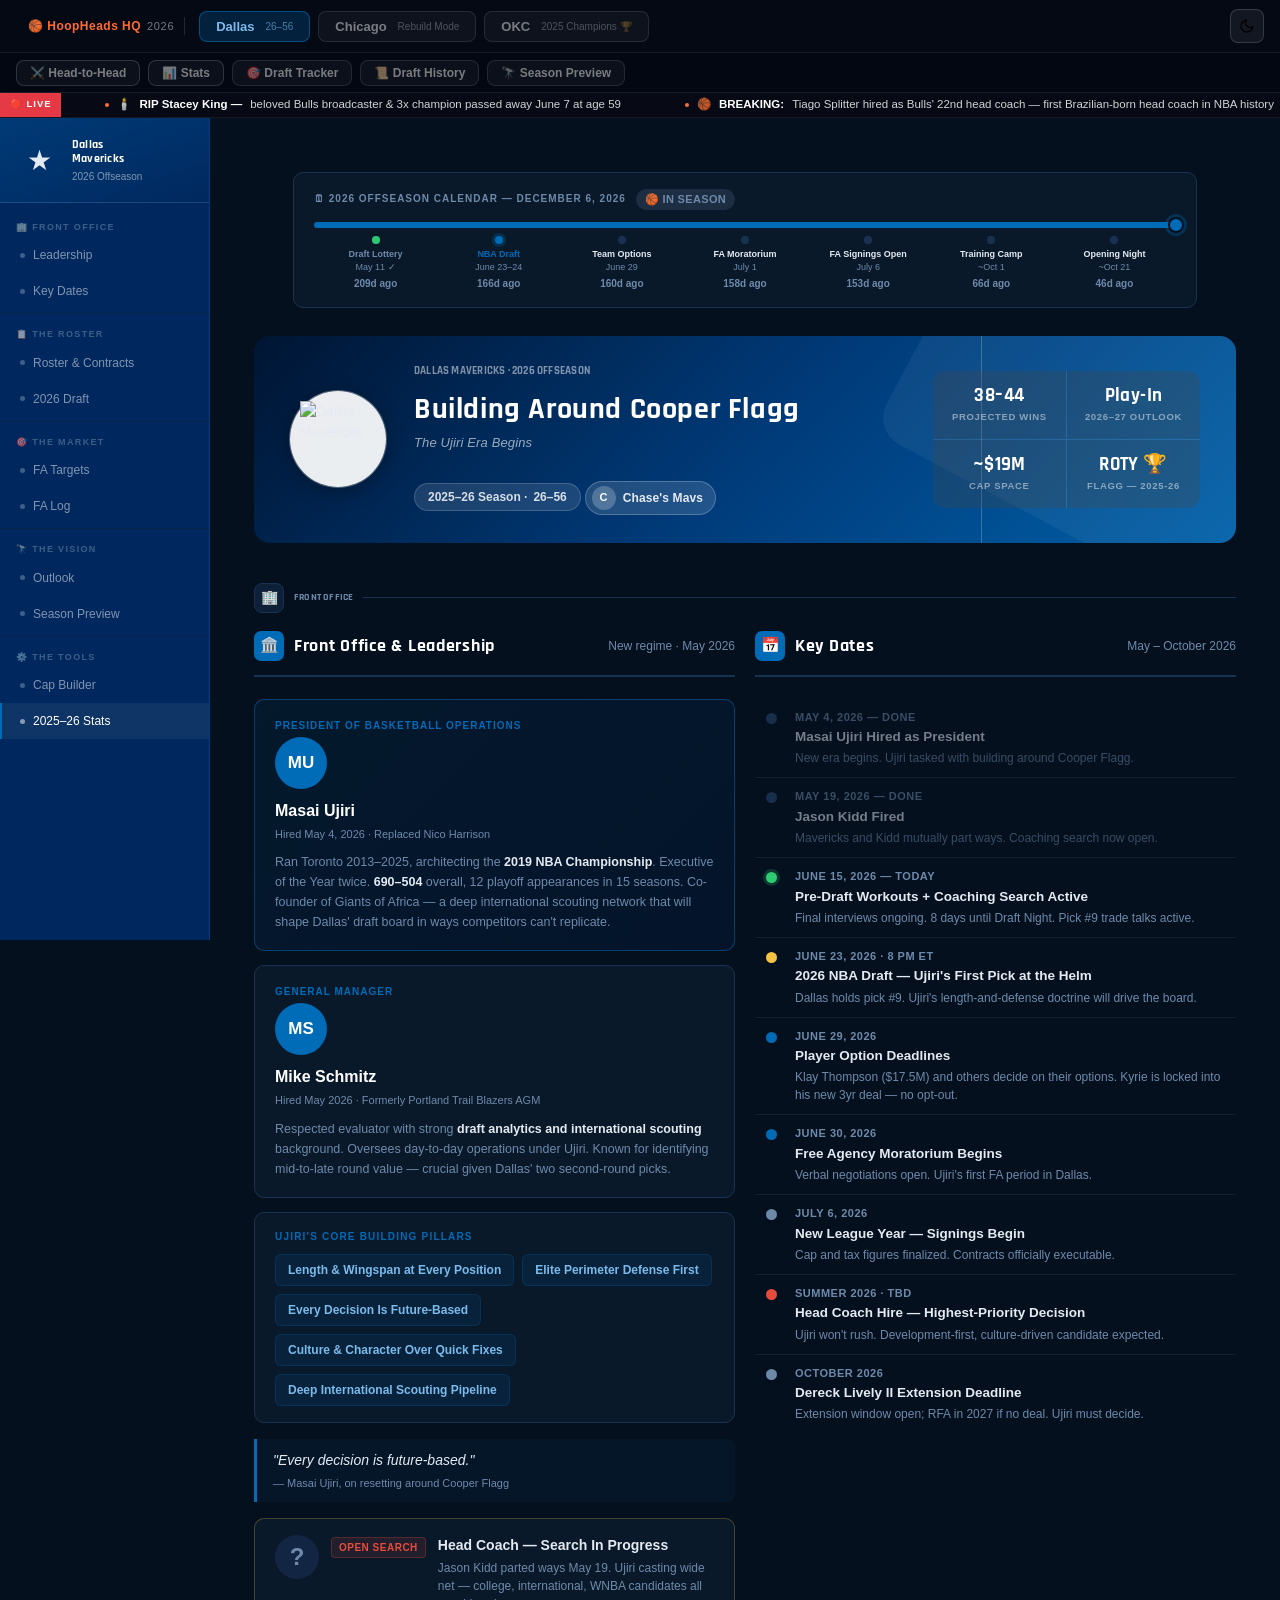
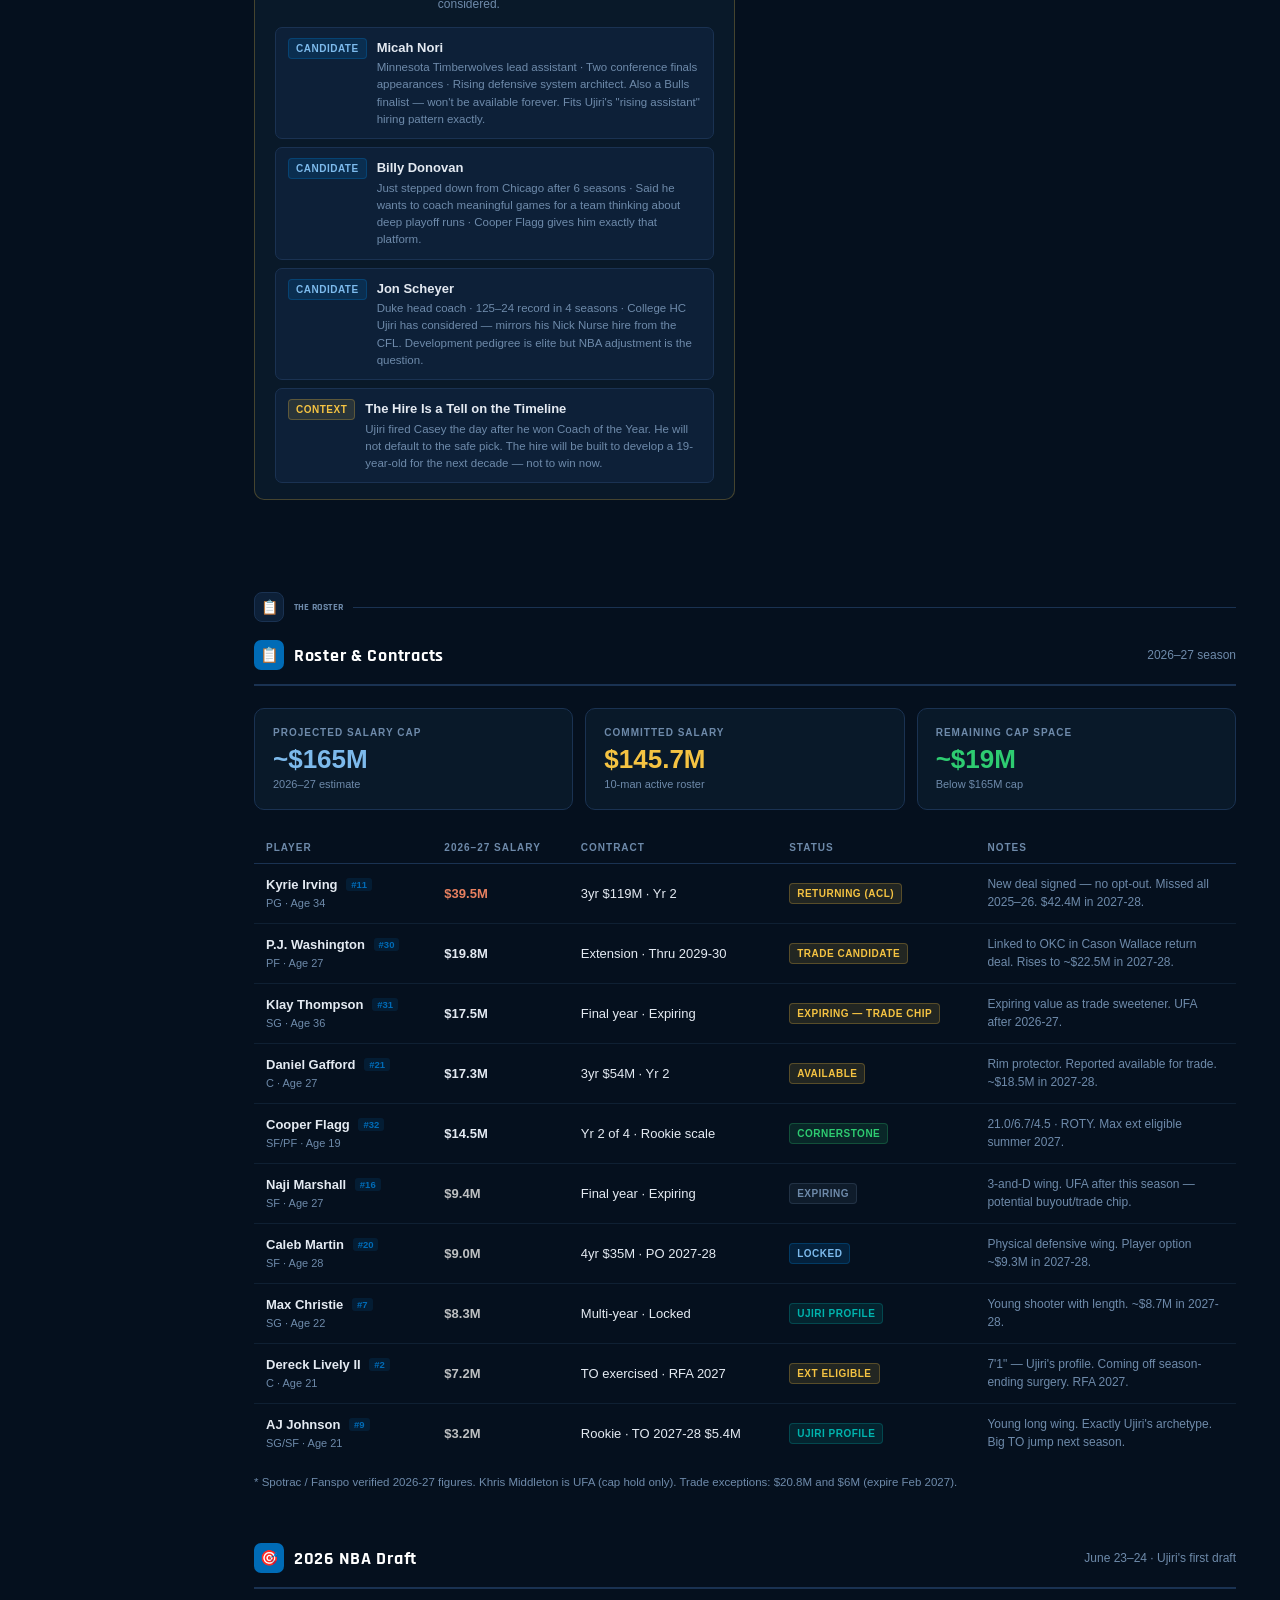
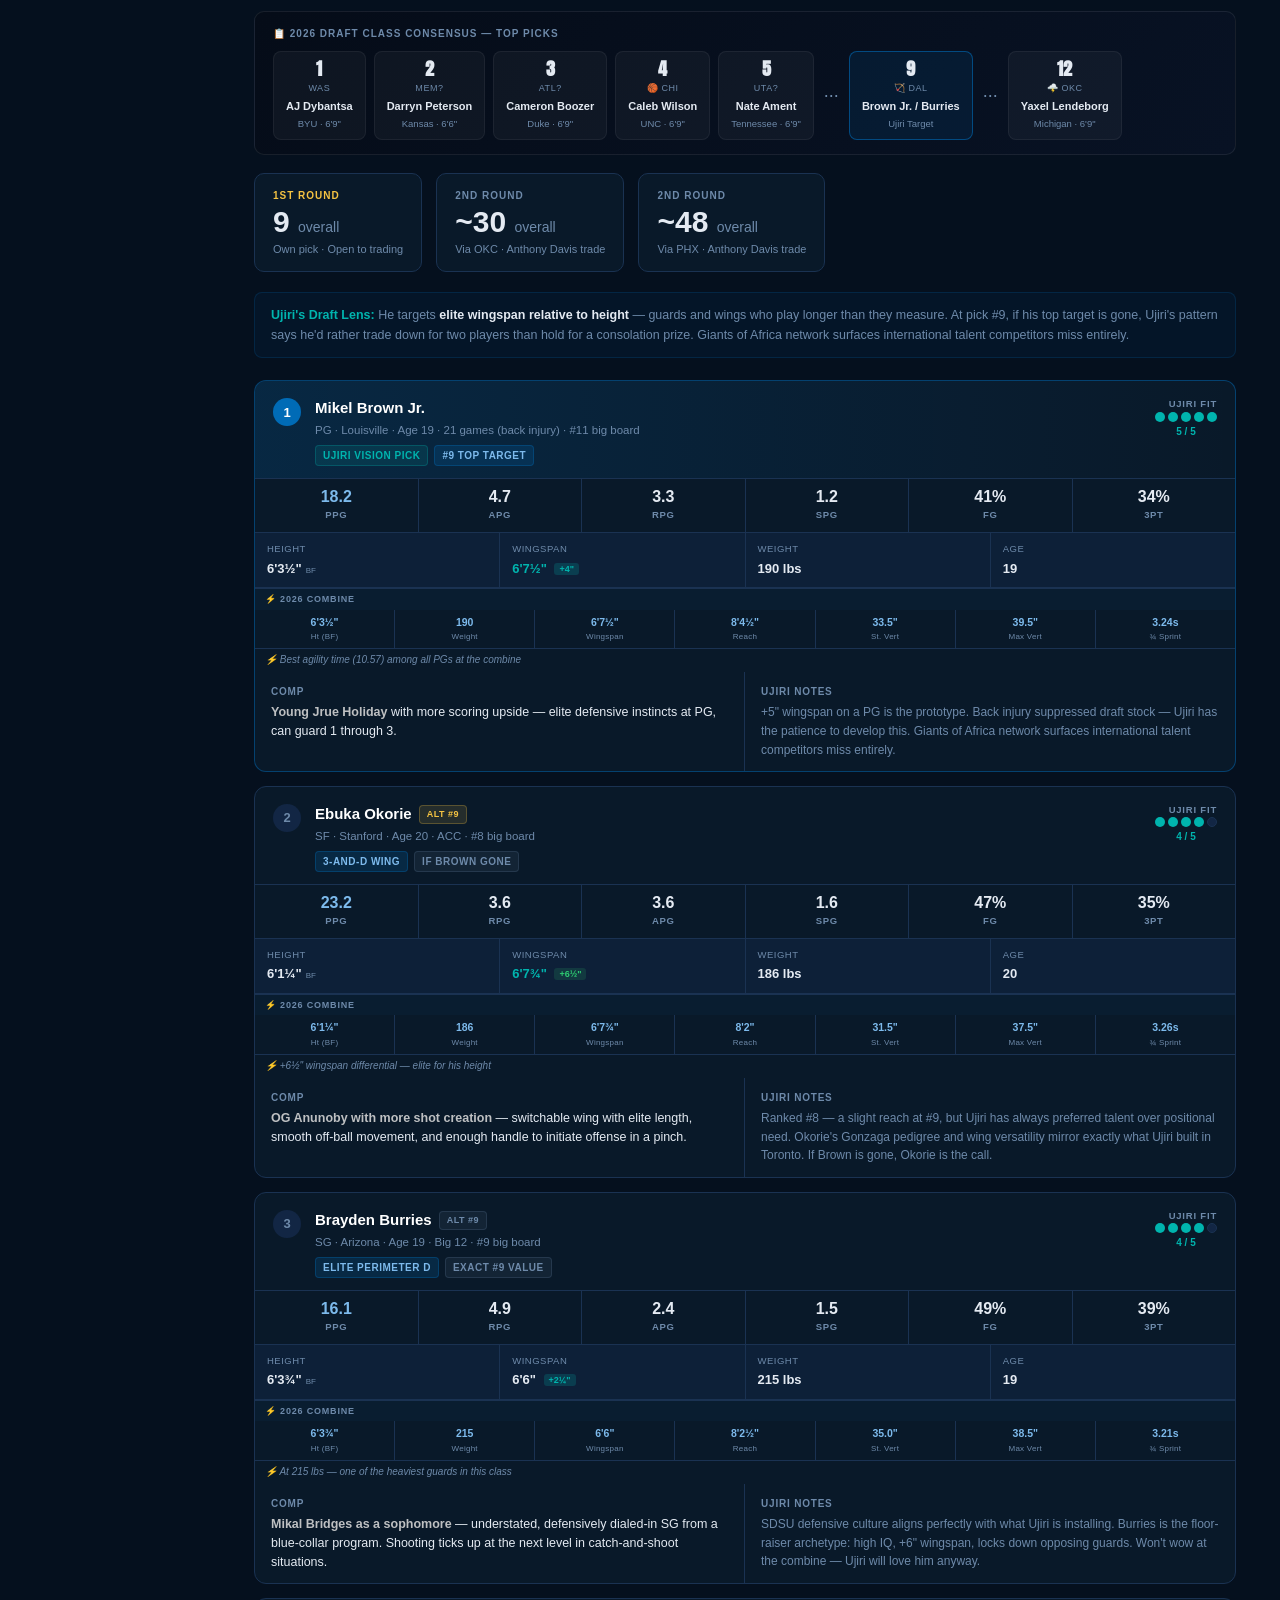
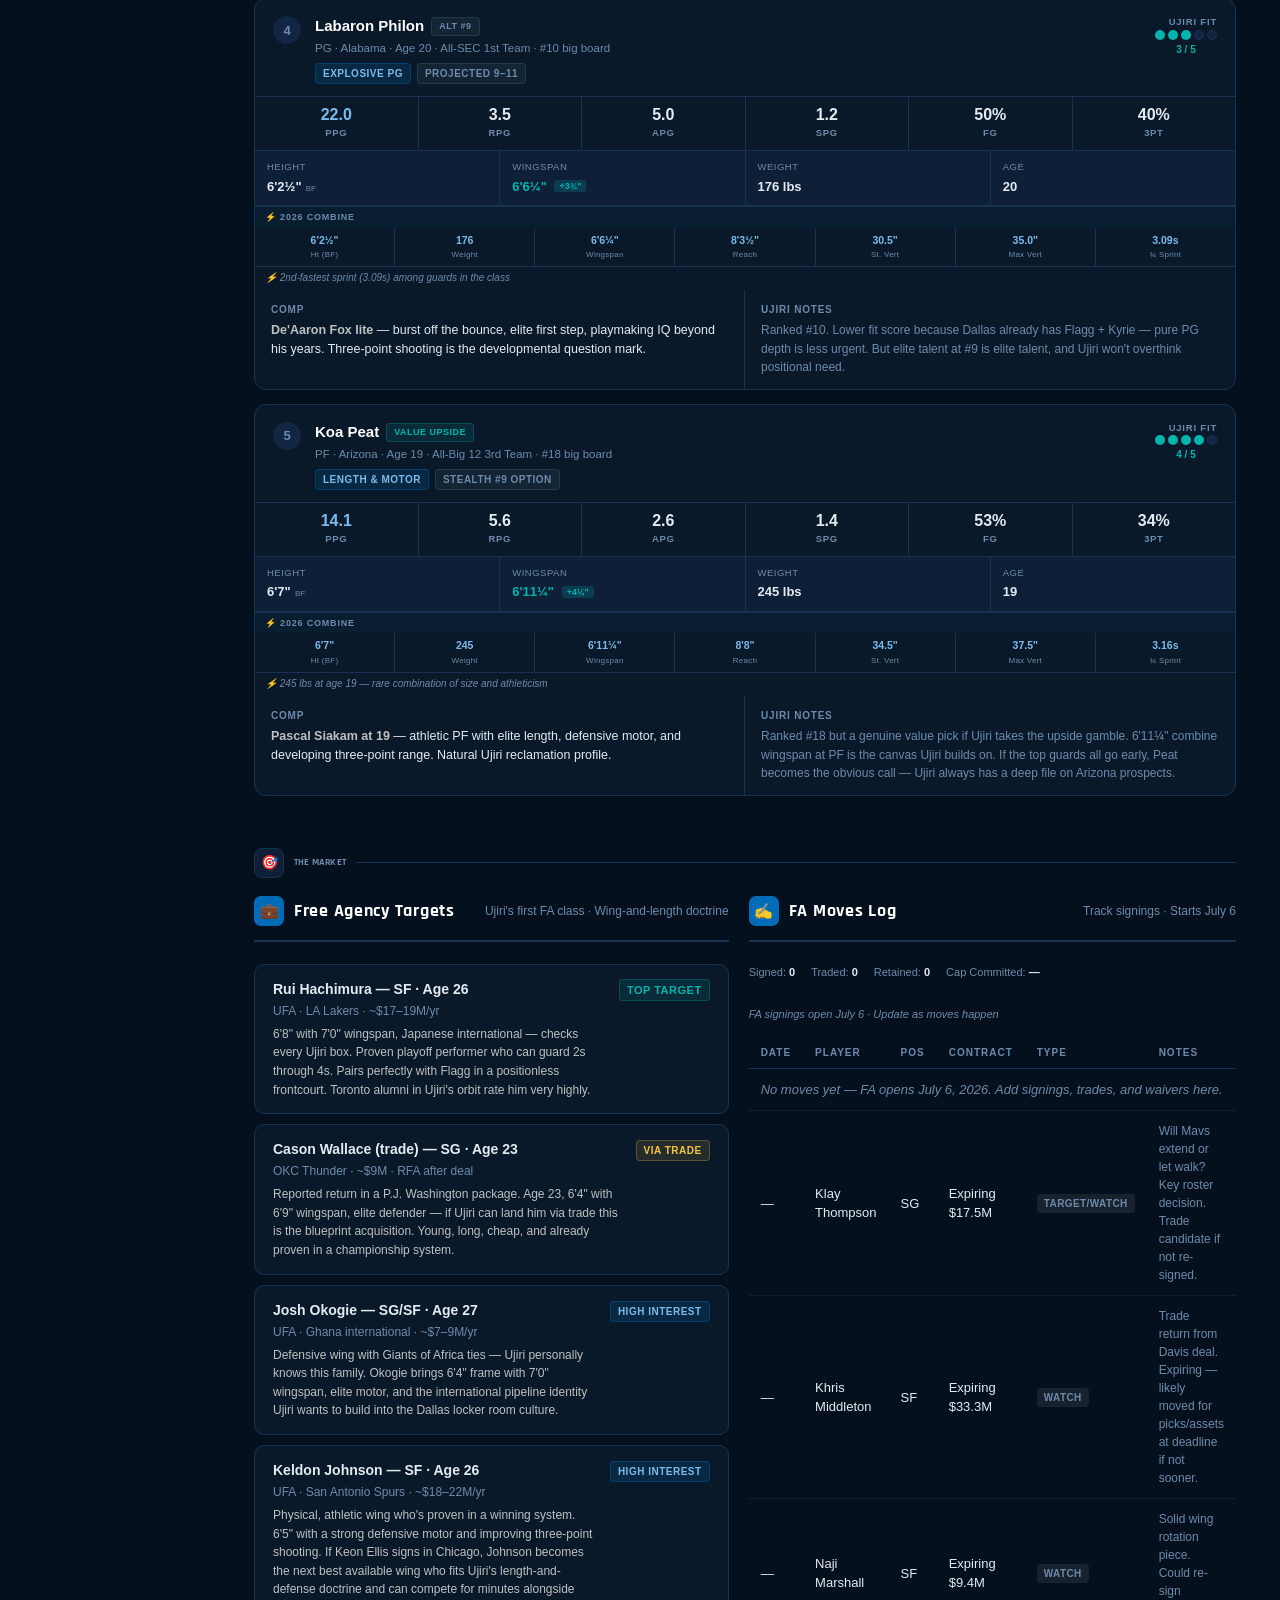
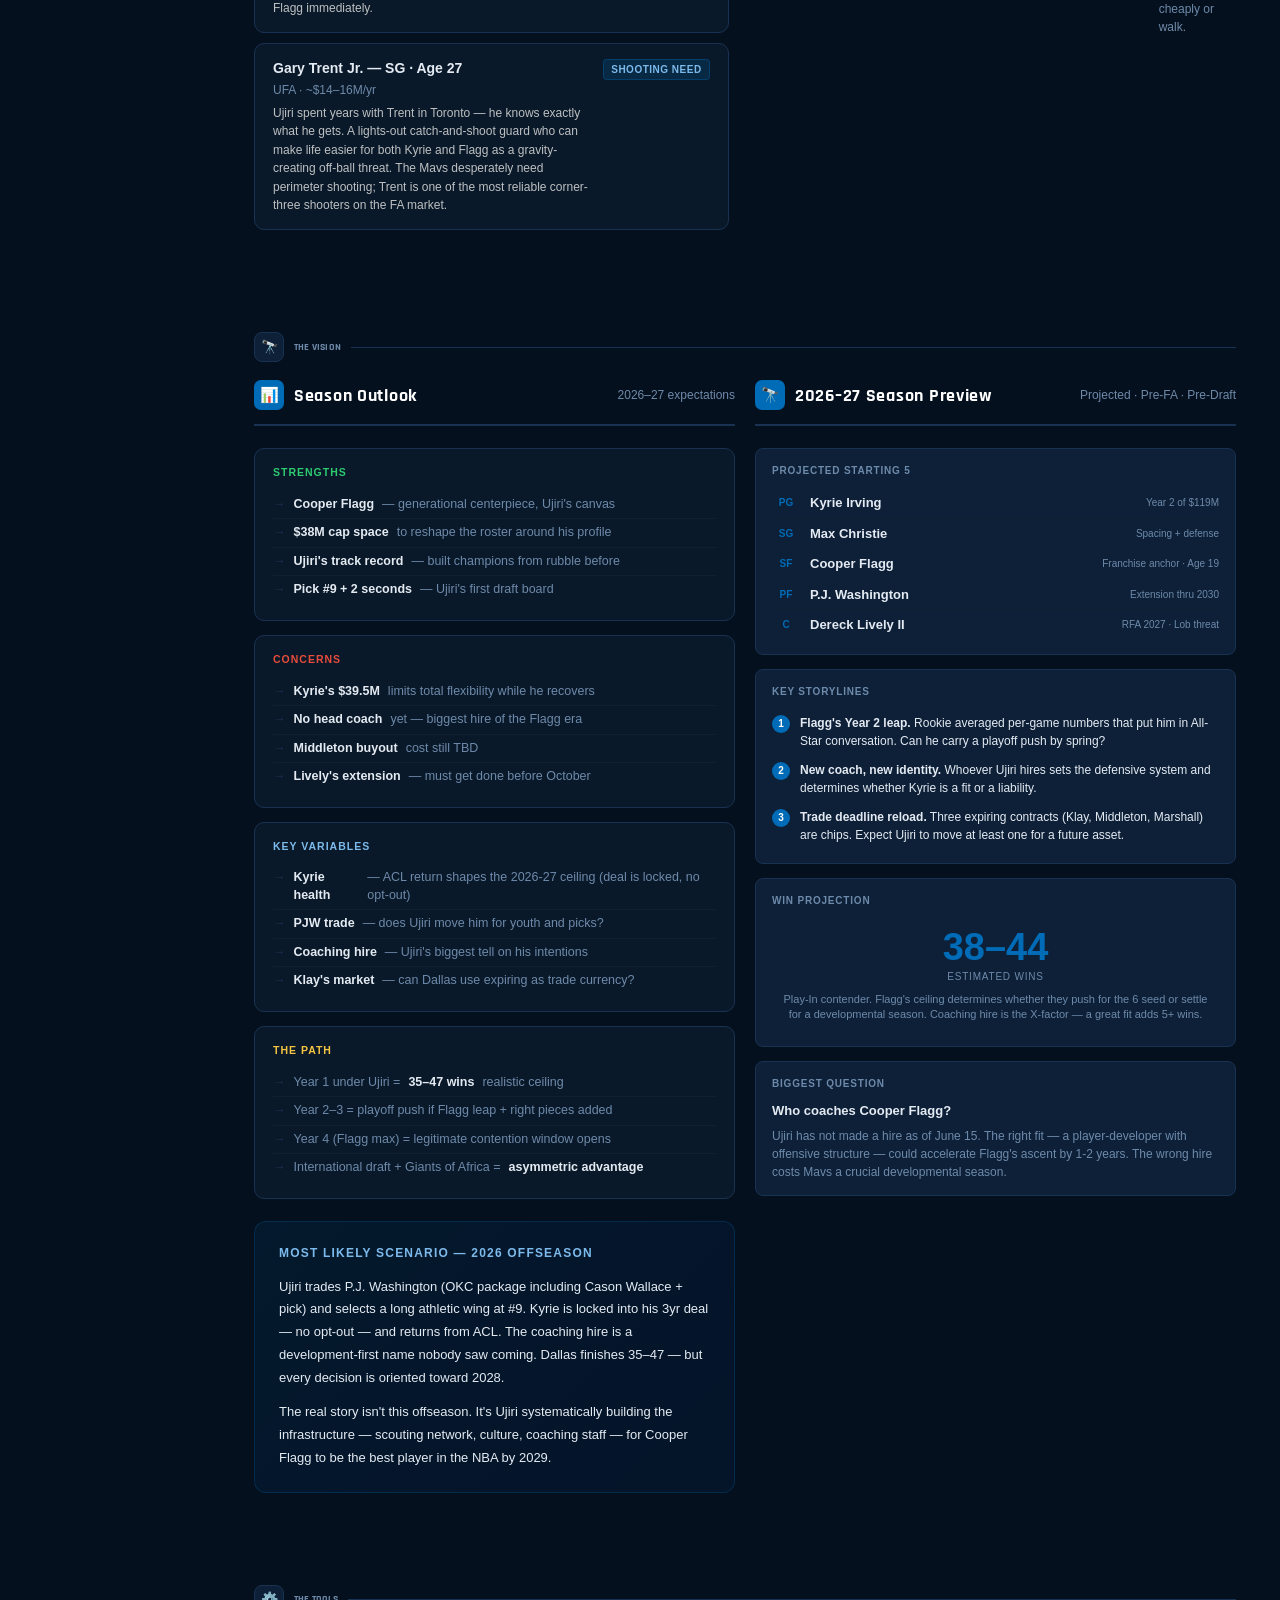
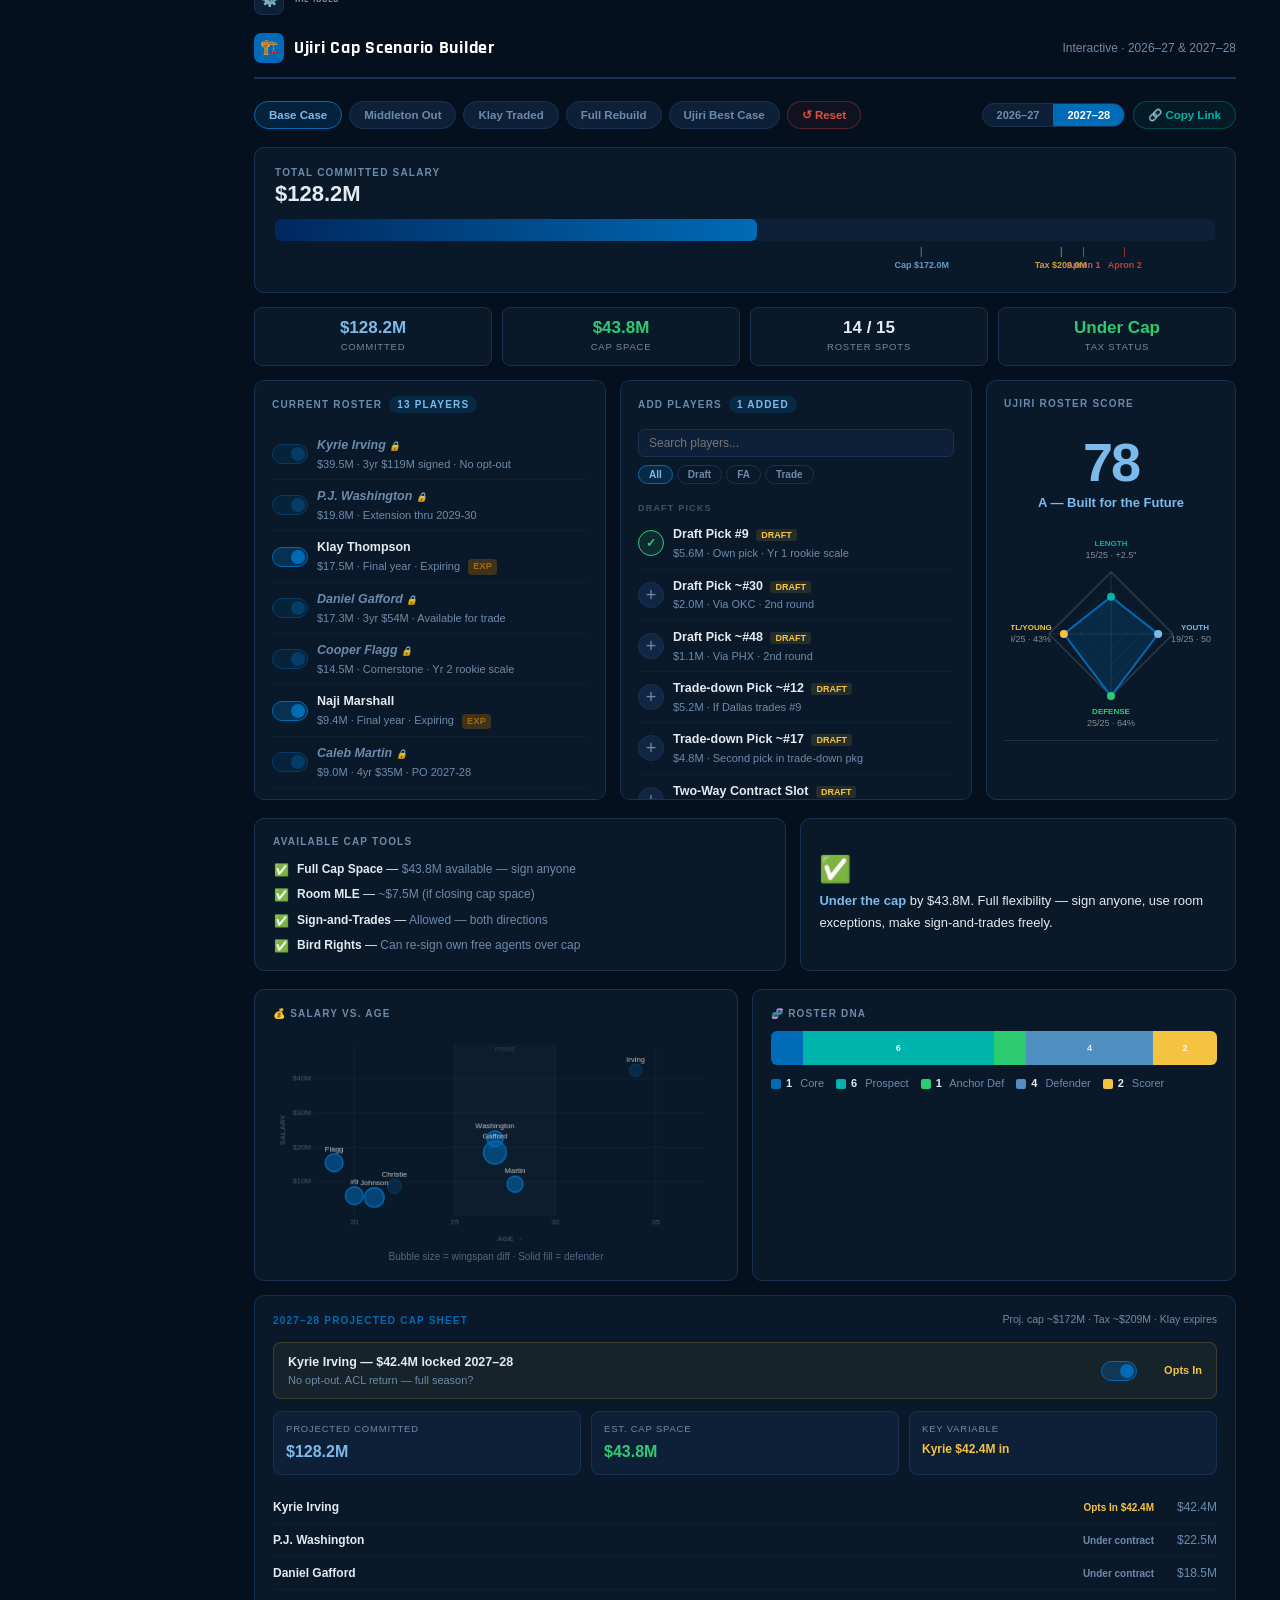
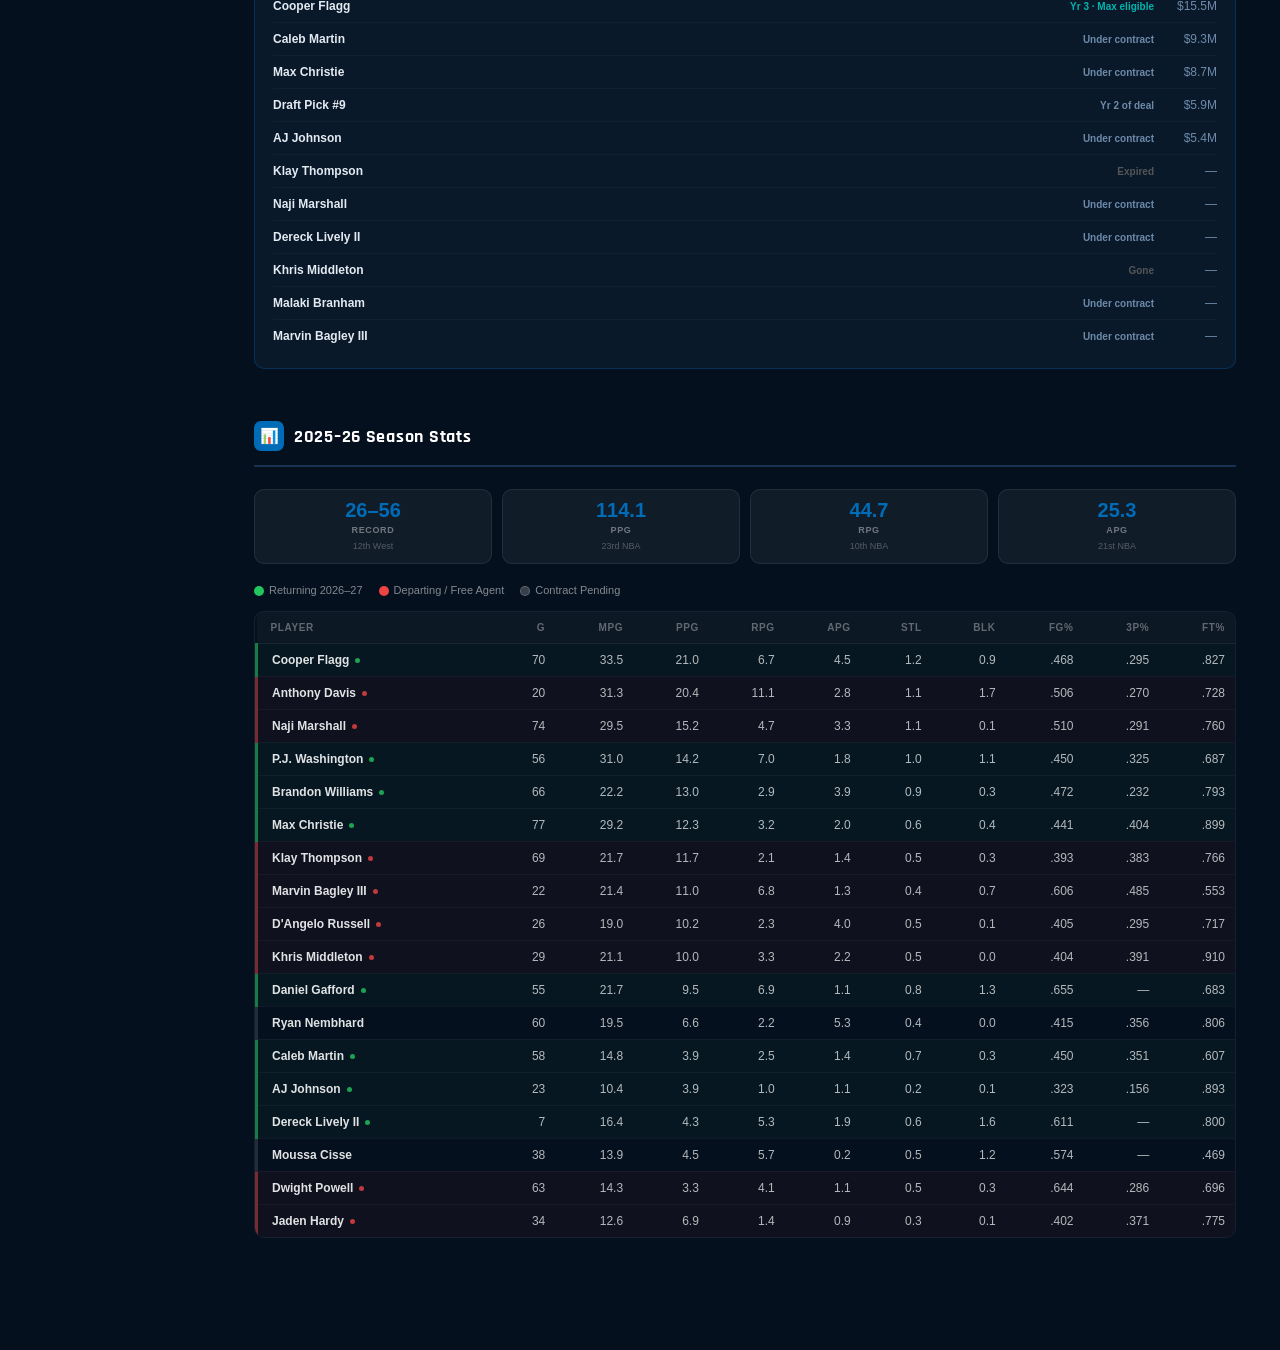
==== nba_offseason_tracker_2026.html @ dace30b9 "Add files via upload" ====
<!DOCTYPE html>
<html lang="en">
<head>
<meta charset="UTF-8">
<meta name="viewport" content="width=device-width, initial-scale=1.0, viewport-fit=cover">
<meta name="description" content="Live 2026 NBA offseason tracker — Dallas Mavericks, Chicago Bulls & OKC Thunder. Rosters, contracts, stats, draft picks, free agency moves, and head-to-head records.">
<meta property="og:title" content="NBA 2026 Offseason Tracker — Mavs · Bulls · Thunder">
<meta property="og:description" content="Side-by-side roster, contract, stat &amp; draft breakdown for Dallas, Chicago, and OKC.">
<meta property="og:type" content="website">
<meta name="twitter:card" content="summary">
<meta name="twitter:title" content="NBA 2026 Offseason Tracker — Mavs · Bulls · Thunder">
<meta name="twitter:description" content="Side-by-side roster, contract, stat &amp; draft breakdown for Dallas, Chicago, and OKC.">
<link rel="preconnect" href="https://fonts.googleapis.com">
<link rel="preconnect" href="https://fonts.gstatic.com" crossorigin>
<link href="https://fonts.googleapis.com/css2?family=Anton&family=Rajdhani:wght@600;700&family=Teko:wght@600;700&display=swap" rel="stylesheet">
<title>NBA 2026 Offseason Tracker — Mavs · Bulls · Thunder</title>
<style>
:root {
  --bg:#05101E;--surface:#091929;--surface2:#0D2038;--surface3:#122644;
  --border:#1A3252;--border2:#0F2033;
  --text:#E4EAF2;--muted:#6E8AAA;--silver:#BEC0C2;
  --green:#2ECC71;--red:#E74C3C;--yellow:#F5C342;--teal:#00B4AE;
  --team-primary:#006BB6;--team-light:#7DBAEC;--team-sidebar:#00285E;
  --card:var(--surface);--text-muted:var(--muted);--hover:rgba(255,255,255,.04);--accent:var(--team-primary);--accent-rgb:0,107,182;
}
[data-light] {
  --bg:#F2F5FA;--surface:#FFFFFF;--surface2:#EBF0F7;--surface3:#DDE5EF;
  --border:#CBD5E2;--border2:#DDE3ED;
  --text:#0F1E30;--muted:#567080;--silver:#7A8A98;
  --hover:rgba(0,0,0,.04);
}
[data-light] .team-picker{background:rgba(242,245,250,.97);border-bottom:1px solid rgba(0,0,0,.1);}
[data-light] .section-title{color:var(--text);}
[data-light] .fo-name{color:var(--text);}
[data-light] .pc-name{color:var(--text);}
[data-light] .sidebar-logo .team-name{color:var(--text);}
[data-light] .nav-item{color:var(--muted);}
[data-light] .nav-item:hover,[data-light] .nav-item.active{color:var(--text);}
[data-light] .team-tab{color:rgba(15,30,48,.5);border-color:rgba(0,0,0,.1);background:rgba(0,0,0,.04);}
[data-light] .team-tab:hover{color:var(--text);background:rgba(0,0,0,.07);}
[data-light] .team-tab.active.tab-mavs{background:rgba(0,107,182,.12);border-color:rgba(0,107,182,.4);color:#004A8C;}
[data-light] .team-tab.active.tab-bulls{background:rgba(206,17,65,.12);border-color:rgba(206,17,65,.4);color:#A00030;}
[data-light] .team-tab.active.tab-thunder{background:rgba(0,122,193,.12);border-color:rgba(0,122,193,.4);color:#005598;}
[data-light] .sidebar-logo{border-bottom:1px solid rgba(0,0,0,.1);}
[data-light] .cb-year-btn{color:var(--muted);background:rgba(0,0,0,.05);border-color:rgba(0,0,0,.1);}
[data-light] .cb-year-btn.active{background:var(--team-primary);color:#fff;}
[data-light] .badge-green{background:rgba(46,204,113,.15);color:#1a7a40;}
[data-light] .badge-red{background:rgba(231,76,60,.12);color:#b02010;}
[data-light] .badge-yellow{background:rgba(245,195,66,.2);color:#7a6000;}
[data-light] .badge-blue{background:rgba(0,107,182,.12);color:#004a8c;}
[data-light] .badge-teal{background:rgba(0,180,174,.12);color:#006662;}
[data-light] .stat-card{border-color:var(--border);}
[data-light] .stat-card-val{color:var(--text);}
[data-light] .data-table th{background:var(--surface2);color:var(--text);}
[data-light] .data-table td{border-color:var(--border2);}
/* Theme toggle button */
.theme-toggle{margin-left:auto;flex-shrink:0;display:flex;align-items:center;justify-content:center;width:34px;height:34px;border-radius:8px;border:1px solid rgba(255,255,255,.15);background:rgba(255,255,255,.06);cursor:pointer;transition:all .18s;padding:0;}
.theme-toggle:hover{background:rgba(255,255,255,.12);border-color:rgba(255,255,255,.3);}
[data-light] .theme-toggle{border-color:rgba(0,0,0,.12);background:rgba(0,0,0,.05);}
[data-light] .theme-toggle:hover{background:rgba(0,0,0,.1);}
.theme-toggle .icon-moon{display:block;}
.theme-toggle .icon-sun{display:none;}
[data-light] .theme-toggle .icon-moon{display:none;}
[data-light] .theme-toggle .icon-sun{display:block;}
/* ── Light mode: HoopHeads bar ── */
[data-light] .hh-logo{color:#CC4400;border-right-color:rgba(0,0,0,.1);}
[data-light] .hh-logo span{color:rgba(0,0,0,.4);}
/* ── Light mode: table hover states ── */
[data-light] .tl-table tr:hover td{background:rgba(0,0,0,.03);}
[data-light] .data-table tr:hover td{background:rgba(0,0,0,.03);}
/* ── Light mode: salary high-value color ── */
[data-light] .sal.hi{color:#B03C10;}
/* ── Light mode: outlook arrows (use muted, not near-invisible border) ── */
[data-light] .outlook-card ul li::before{color:var(--muted);}
/* ── Light mode: Draft Landscape pick cards ── */
[data-light] .dl-pick-num{color:var(--text);}
[data-light] .dl-pick.own .dl-pick-num{color:var(--team-primary);}
/* ── Light mode: Draft Tracker board ── */
[data-light] .dt-board-header{background:rgba(0,0,0,.04);}
[data-light] .dt-board-col-header{background:rgba(0,0,0,.04);}
[data-light] .dt-row{border-bottom:1px solid rgba(0,0,0,.06);}
[data-light] .dt-row:hover{background:rgba(0,0,0,.03);}
[data-light] .dt-row.selected{background:rgba(0,200,100,.08);}
[data-light] .dt-round-divider{background:rgba(0,0,0,.04);border-bottom:1px solid var(--border);}
[data-light] .dt-pick-pill{background:rgba(0,0,0,.05);border-color:var(--border);}
[data-light] .dt-input{background:#fff;border-color:var(--border);}
[data-light] .dt-select-btn{background:rgba(0,0,0,.05);border-color:var(--border);}
/* ── Light mode: Stats section ── */
[data-light] .stats-row-unk{border-left-color:rgba(0,0,0,.15) !important;}
[data-light] .stats-legend-dot.unk{background:rgba(0,0,0,.15);border-color:rgba(0,0,0,.15);}
*{box-sizing:border-box;margin:0;padding:0;}
html{scroll-behavior:smooth;}
body{background:var(--bg);color:var(--text);font-family:-apple-system,BlinkMacSystemFont,'Segoe UI',Helvetica,Arial,sans-serif;font-size:14px;line-height:1.5;}
img{max-width:100%;height:auto;}
button{touch-action:manipulation;}

/* Team Picker */
.team-picker{position:fixed;top:0;left:0;right:0;z-index:999;background:rgba(5,10,20,.96);backdrop-filter:blur(8px);border-bottom:1px solid rgba(255,255,255,.08);height:auto;display:flex;flex-direction:column;align-items:stretch;padding:0;overflow:visible;}
.team-picker-row{display:flex;align-items:center;gap:8px;padding:0 16px;overflow-x:auto;-webkit-overflow-scrolling:touch;scrollbar-width:none;}
.team-picker-row::-webkit-scrollbar{display:none;}
.row-teams{height:52px;flex-shrink:0;}
.row-tools{height:40px;flex-shrink:0;border-top:1px solid rgba(255,255,255,.07);background:rgba(0,0,0,.18);}
.row-tools .team-tab{font-size:12px;padding:5px 13px;font-weight:600;}
[data-light] .row-tools{background:rgba(0,0,0,.04);}
.team-tab{display:flex;align-items:center;gap:9px;padding:7px 16px;border-radius:8px;font-size:13px;font-weight:700;cursor:pointer;border:1px solid rgba(255,255,255,.1);background:rgba(255,255,255,.04);color:rgba(255,255,255,.45);transition:all .18s;white-space:nowrap;}
.team-tab:hover{color:#fff;background:rgba(255,255,255,.1);}
.team-tab.active.tab-mavs{background:rgba(0,107,182,.25);border-color:rgba(0,107,182,.6);color:#7DBAEC;}
.team-tab.active.tab-bulls{background:rgba(206,17,65,.25);border-color:rgba(206,17,65,.6);color:#FF8CAE;}
.team-tab.active.tab-thunder{background:rgba(0,122,193,.25);border-color:rgba(0,122,193,.6);color:#5BBDFF;}
.team-tab img{width:24px;height:24px;object-fit:contain;}
.tab-record{font-size:10px;font-weight:500;opacity:.6;margin-left:2px;}

/* Layout */
.wrapper{display:flex;min-height:100vh;margin-top:118px;}

/* Sidebar */
.sidebar{width:210px;flex-shrink:0;background:var(--team-sidebar);position:sticky;top:78px;align-self:flex-start;height:calc(100vh - 78px);overflow-y:auto;padding:0 0 24px;border-right:1px solid color-mix(in srgb,var(--team-primary) 30%,transparent);}
.sidebar-logo{padding:20px 18px 18px;border-bottom:1px solid rgba(255,255,255,.1);margin-bottom:12px;display:flex;align-items:center;gap:12px;background:linear-gradient(160deg,color-mix(in srgb,var(--team-primary) 28%,transparent) 0%,transparent 100%);}
.logo-img{width:42px;height:42px;object-fit:contain;flex-shrink:0;}
.logo-fallback{width:42px;height:42px;flex-shrink:0;display:flex;align-items:center;justify-content:center;font-size:28px;}
.sidebar-logo .team-name{font-size:12px;font-weight:800;color:#fff;line-height:1.2;}
.sidebar-logo .team-sub{font-size:10px;color:rgba(255,255,255,.5);margin-top:2px;}
.nav-section{font-size:9.5px;font-weight:700;letter-spacing:1.5px;text-transform:uppercase;color:rgba(255,255,255,.25);padding:14px 18px 5px;}
.nav-item{display:flex;align-items:center;gap:8px;padding:9px 18px;font-size:12px;font-weight:500;color:rgba(255,255,255,.5);text-decoration:none;cursor:pointer;border-left:2px solid transparent;transition:all .15s;}
.nav-item:hover,.nav-item.active{color:#fff;border-left-color:var(--team-primary);background:rgba(255,255,255,.06);}
.nav-dot{width:5px;height:5px;border-radius:50%;background:currentColor;opacity:.5;flex-shrink:0;}
.main{flex:1;min-width:0;padding:36px 44px 60px;}

/* Page Header */
.page-header{margin-bottom:36px;padding-bottom:24px;border-bottom:1px solid var(--border);}
.page-header .eyebrow{display:flex;align-items:center;gap:8px;font-size:11px;font-weight:700;letter-spacing:2px;text-transform:uppercase;color:var(--team-primary);margin-bottom:10px;}
.page-header h1{font-size:28px;font-weight:800;line-height:1.1;}
.page-header .meta{font-size:13px;color:var(--muted);margin-top:8px;display:flex;align-items:center;gap:10px;flex-wrap:wrap;}
.meta-pill{background:color-mix(in srgb,var(--team-primary) 20%,transparent);border:1px solid color-mix(in srgb,var(--team-primary) 35%,transparent);color:var(--team-light);font-size:11px;font-weight:600;padding:2px 9px;border-radius:20px;}
.meta-pill.silver{background:rgba(190,192,194,.1);border-color:rgba(190,192,194,.25);color:var(--silver);}

/* Section */
.section{margin-bottom:52px;scroll-margin-top:24px;}
.section-header{display:flex;align-items:center;gap:10px;margin-bottom:22px;padding-bottom:14px;border-bottom:2px solid var(--border);}
.section-icon{width:30px;height:30px;border-radius:7px;background:var(--team-primary);display:flex;align-items:center;justify-content:center;font-size:15px;flex-shrink:0;}
.section-title{font-size:18px;font-weight:800;color:#fff;}
.section-sub{font-size:12px;color:var(--muted);margin-left:auto;}

/* Badges */
.badge{display:inline-block;font-size:10px;font-weight:700;padding:2px 7px;border-radius:4px;letter-spacing:.5px;text-transform:uppercase;white-space:nowrap;}
.badge-green{background:rgba(46,204,113,.12);color:var(--green);border:1px solid rgba(46,204,113,.25);}
.badge-red{background:rgba(231,76,60,.12);color:var(--red);border:1px solid rgba(231,76,60,.25);}
.badge-yellow{background:rgba(245,195,66,.12);color:var(--yellow);border:1px solid rgba(245,195,66,.25);}
.badge-blue{background:color-mix(in srgb,var(--team-primary) 20%,transparent);color:var(--team-light);border:1px solid color-mix(in srgb,var(--team-primary) 35%,transparent);}
.badge-gray{background:rgba(110,138,170,.1);color:var(--muted);border:1px solid rgba(110,138,170,.2);}
.badge-teal{background:rgba(0,180,174,.12);color:var(--teal);border:1px solid rgba(0,180,174,.25);}
.badge-silver{background:rgba(190,192,194,.1);color:var(--silver);border:1px solid rgba(190,192,194,.2);}

/* Front Office */
.fo-grid{display:grid;grid-template-columns:1fr 1fr;gap:14px;}
.fo-card{background:var(--surface);border:1px solid var(--border);border-radius:10px;padding:18px 20px;}
.fo-card.hero{border-color:color-mix(in srgb,var(--team-primary) 50%,transparent);background:linear-gradient(135deg,color-mix(in srgb,var(--team-primary) 10%,transparent),color-mix(in srgb,var(--team-sidebar) 20%,transparent));}
.fo-role{font-size:10px;font-weight:700;text-transform:uppercase;letter-spacing:1px;color:var(--team-primary);margin-bottom:4px;}
.fo-name{font-size:16px;font-weight:800;color:#fff;}
.fo-hired{font-size:11px;color:var(--muted);margin:3px 0 10px;}
.fo-bio{font-size:12.5px;color:var(--muted);line-height:1.6;}
.fo-bio b{color:var(--text);font-weight:600;}
.philosophy-banner{background:var(--surface);border:1px solid var(--border);border-radius:10px;padding:16px 20px;margin-top:14px;}
.philosophy-banner .pb-label{font-size:10px;font-weight:700;text-transform:uppercase;letter-spacing:1.2px;color:var(--team-primary);margin-bottom:10px;}
.pb-tenets{display:flex;gap:8px;flex-wrap:wrap;}
.pb-tenet{background:color-mix(in srgb,var(--team-primary) 12%,transparent);border:1px solid color-mix(in srgb,var(--team-primary) 22%,transparent);border-radius:6px;padding:6px 12px;font-size:12px;font-weight:600;color:var(--team-light);}
.quote-block{border-left:3px solid var(--team-primary);padding:10px 16px;margin:16px 0;background:color-mix(in srgb,var(--team-primary) 7%,transparent);border-radius:0 8px 8px 0;}
.quote-block p{font-size:14px;font-style:italic;color:var(--text);line-height:1.6;}
.quote-block cite{font-size:11px;color:var(--muted);display:block;margin-top:4px;font-style:normal;}
.coaching-card{background:var(--surface);border:1px solid rgba(245,195,66,.25);border-radius:10px;padding:16px 20px;margin-top:14px;}
.cc-candidates{display:flex;flex-direction:column;gap:8px;}
.cc-candidate{display:flex;align-items:flex-start;gap:10px;padding:10px 12px;background:var(--surface2);border-radius:7px;border:1px solid var(--border);}
.cc-cname{font-size:13px;font-weight:600;}
.cc-cmeta{font-size:11.5px;color:var(--muted);margin-top:2px;line-height:1.5;}

/* Timeline (compact table) */
.tl-table{width:100%;border-collapse:collapse;}
.tl-table tr{border-bottom:1px solid var(--border2);}
.tl-table tr:last-child{border-bottom:none;}
.tl-table tr:hover td{background:rgba(255,255,255,.015);}
.tl-table td{padding:10px 8px;vertical-align:top;}
.tl-dot-cell{width:32px;text-align:center;padding-top:12px;}
.tl-dot{width:11px;height:11px;border-radius:50%;display:inline-block;}
.tl-dot.past{background:#172F4A;border:2px solid #172F4A;}
.tl-dot.today{background:var(--green);border:2px solid var(--green);box-shadow:0 0 0 3px rgba(46,204,113,.2);}
.tl-dot.soon{background:var(--yellow);border:2px solid var(--yellow);}
.tl-dot.upcoming{background:var(--team-primary);border:2px solid var(--team-primary);}
.tl-dot.alert{background:var(--red);border:2px solid var(--red);}
.tl-dot.future{background:var(--muted);border:2px solid var(--muted);}
.tl-date{font-size:11px;font-weight:700;color:var(--muted);text-transform:uppercase;letter-spacing:.5px;margin-bottom:2px;}
.tl-event{font-size:13.5px;font-weight:700;color:var(--text);}
.tl-desc{font-size:12px;color:var(--muted);margin-top:2px;line-height:1.5;}
.tl-done .tl-event,.tl-done .tl-desc,.tl-done .tl-date{opacity:.5;}

/* Stats strip */
.stat-strip{display:grid;grid-template-columns:repeat(3,1fr);gap:12px;margin-bottom:22px;}
.stat-card{background:var(--surface);border:1px solid var(--border);border-radius:10px;padding:16px 18px;}
.stat-card-label{font-size:10px;font-weight:700;text-transform:uppercase;letter-spacing:1px;color:var(--muted);margin-bottom:6px;}
.stat-card-val{font-size:26px;font-weight:800;line-height:1;}
.stat-card-val.blue{color:var(--team-light);}
.stat-card-val.yellow{color:var(--yellow);}
.stat-card-val.green{color:var(--green);}
.stat-card-sub{font-size:11px;color:var(--muted);margin-top:4px;}

/* Data table */
.data-table{width:100%;border-collapse:collapse;font-size:13px;}
.table-responsive{overflow-x:auto;-webkit-overflow-scrolling:touch;margin-bottom:0;}
.data-table th{text-align:left;font-size:10px;font-weight:700;text-transform:uppercase;letter-spacing:1px;color:var(--muted);padding:8px 12px;border-bottom:1px solid var(--border);}
.data-table td{padding:11px 12px;border-bottom:1px solid var(--border2);vertical-align:middle;}
.data-table tr:last-child td{border-bottom:none;}
.data-table tr:hover td{background:rgba(255,255,255,.015);}
.p-name{font-weight:700;color:var(--text);}
.p-pos{font-size:11px;color:var(--muted);margin-top:1px;}.p-row-player{display:flex;align-items:center;gap:9px;}.p-headshot{width:38px;height:28px;border-radius:5px;object-fit:cover;object-position:top center;flex-shrink:0;background:var(--surface2);}
.sal{font-weight:700;font-variant-numeric:tabular-nums;}
.sal.hi{color:#E88060;}.sal.mid{color:var(--text);}.sal.lo{color:var(--silver);}
.note-cell{font-size:12px;color:var(--muted);max-width:230px;line-height:1.5;}

/* Pick row */
.pick-row{display:flex;gap:14px;flex-wrap:wrap;margin-bottom:20px;}
.pick-card{background:var(--surface);border:1px solid var(--border);border-radius:10px;padding:14px 18px;min-width:155px;}
.pick-round{font-size:10px;font-weight:700;text-transform:uppercase;letter-spacing:1px;margin-bottom:4px;}
.pick-round.r1{color:var(--yellow);}.pick-round.r2{color:var(--muted);}
.pick-num{font-size:30px;font-weight:800;line-height:1;color:var(--text);}
.pick-num span{font-size:14px;font-weight:400;color:var(--muted);}
.pick-source{font-size:11px;color:var(--muted);margin-top:4px;}

/* GM Lens banner */
.gm-lens{background:color-mix(in srgb,var(--team-primary) 7%,transparent);border:1px solid color-mix(in srgb,var(--team-primary) 20%,transparent);border-radius:8px;padding:12px 16px;margin-bottom:22px;font-size:12.5px;color:var(--muted);line-height:1.6;}
.gm-lens strong{color:var(--teal);}.gm-lens b{color:var(--text);font-weight:600;}

/* Prospect Cards */
.prospect-cards{display:flex;flex-direction:column;gap:14px;}
.pc{background:var(--surface);border:1px solid var(--border);border-radius:12px;overflow:hidden;}
.pc.top-target{border-color:color-mix(in srgb,var(--team-primary) 50%,transparent);}
.pc.top-target .pc-header{background:linear-gradient(90deg,color-mix(in srgb,var(--team-primary) 18%,transparent),transparent);}
.pc-header{display:flex;align-items:flex-start;gap:14px;padding:16px 18px 12px;border-bottom:1px solid var(--border);}
.pc-rank{width:28px;height:28px;border-radius:50%;background:var(--team-primary);color:#fff;font-size:13px;font-weight:800;display:flex;align-items:center;justify-content:center;flex-shrink:0;margin-top:1px;}
.pc-rank.gray{background:var(--surface3);color:var(--muted);}.pc-headshot{width:44px;height:44px;border-radius:50%;object-fit:cover;object-position:top center;flex-shrink:0;background:var(--surface2);border:2px solid var(--border);}
.pc-info{flex:1;min-width:0;}
.pc-name{font-size:15px;font-weight:800;color:#fff;display:flex;align-items:center;gap:7px;flex-wrap:wrap;}
.pc-meta{font-size:11.5px;color:var(--muted);margin-top:2px;}
.pc-badges{display:flex;gap:6px;flex-wrap:wrap;margin-top:6px;}
.fit-score{display:flex;align-items:center;gap:5px;margin-left:auto;flex-shrink:0;text-align:right;}
.fit-score-label{font-size:9.5px;font-weight:700;text-transform:uppercase;letter-spacing:.8px;color:var(--muted);}
.fit-dots{display:flex;gap:3px;}
.fit-dot{width:10px;height:10px;border-radius:50%;}
.fit-dot.on{background:var(--teal);}.fit-dot.off{background:var(--surface3);border:1px solid var(--border);}
.pc-stats{display:flex;gap:0;border-bottom:1px solid var(--border);}
.pc-stat-box{flex:1;padding:10px 0;text-align:center;border-right:1px solid var(--border);}
.pc-stat-box:last-child{border-right:none;}
.pc-stat-val{font-size:16px;font-weight:800;color:var(--text);line-height:1;}
.pc-stat-val.blue{color:var(--team-light);}
.pc-stat-lbl{font-size:9.5px;font-weight:700;text-transform:uppercase;letter-spacing:.6px;color:var(--muted);margin-top:3px;}
.pc-measurements{display:flex;gap:0;border-bottom:1px solid var(--border);background:var(--surface2);}
.pc-meas{flex:1;padding:9px 12px;border-right:1px solid var(--border);}
.pc-meas:last-child{border-right:none;}
.pc-meas-label{font-size:9.5px;color:var(--muted);text-transform:uppercase;letter-spacing:.5px;margin-bottom:2px;}
.pc-meas-val{font-size:13px;font-weight:700;color:var(--text);}
.pc-meas-val.elite{color:var(--teal);}.pc-meas-val.poor{color:#E07070;}
.wingspan-badge{font-size:9px;font-weight:700;padding:1px 5px;border-radius:3px;margin-left:4px;vertical-align:middle;}
.wingspan-badge.great{background:rgba(0,180,174,.2);color:var(--teal);}
.wingspan-badge.ok{background:rgba(245,195,66,.15);color:var(--yellow);}
.wingspan-badge.poor{background:rgba(231,76,60,.12);color:#E07070;}
.pc-bottom{display:grid;grid-template-columns:1fr 1fr;gap:0;}
.pc-comp{padding:12px 16px;border-right:1px solid var(--border);}
.pc-notes-box{padding:12px 16px;}
.pc-section-label{font-size:10px;font-weight:700;text-transform:uppercase;letter-spacing:.8px;color:var(--muted);margin-bottom:4px;}
.pc-comp-text{font-size:12.5px;color:var(--text);line-height:1.5;}
.pc-comp-text .comp-name{font-weight:700;color:var(--silver);}
.pc-notes-text{font-size:12px;color:var(--muted);line-height:1.55;}

/* FA targets */
.fa-target{background:var(--surface);border:1px solid var(--border);border-radius:10px;padding:14px 18px;margin-bottom:10px;display:flex;align-items:flex-start;gap:14px;}
.fa-target-info{flex:1;}
.fa-target-name{font-weight:800;font-size:14px;}
.fa-target-meta{font-size:12px;color:var(--muted);margin-top:2px;}
.fa-target-why{font-size:12px;color:var(--silver);margin-top:5px;line-height:1.55;}
.fa-fit{text-align:right;flex-shrink:0;}

/* Outlook */
.outlook-grid{display:grid;grid-template-columns:1fr 1fr;gap:14px;}
.outlook-card{background:var(--surface);border:1px solid var(--border);border-radius:10px;padding:16px 18px;}
.oc-title{font-size:10.5px;font-weight:700;text-transform:uppercase;letter-spacing:1px;margin-bottom:10px;}
.oc-title.green{color:var(--green);}.oc-title.red{color:var(--red);}.oc-title.blue{color:var(--team-light);}.oc-title.yellow{color:var(--yellow);}
.outlook-card ul{list-style:none;}
.outlook-card ul li{font-size:12.5px;color:var(--muted);padding:5px 0;border-bottom:1px solid var(--border2);display:flex;gap:8px;line-height:1.4;}
.outlook-card ul li:last-child{border-bottom:none;}
.outlook-card ul li::before{content:'→';color:var(--border);flex-shrink:0;}
.outlook-card ul li b{color:var(--text);font-weight:600;}
.realistic-scenario{background:linear-gradient(135deg,color-mix(in srgb,var(--team-primary) 10%,transparent),color-mix(in srgb,var(--team-sidebar) 18%,transparent));border:1px solid color-mix(in srgb,var(--team-primary) 25%,transparent);border-radius:12px;padding:22px 24px;margin-top:22px;}
.rs-title{font-size:12px;font-weight:700;text-transform:uppercase;letter-spacing:1.2px;color:var(--team-light);margin-bottom:14px;}
.realistic-scenario p{font-size:13px;color:var(--text);line-height:1.75;}
.realistic-scenario p+p{margin-top:12px;}

/* Cap Builder */
.cb-topbar{display:flex;align-items:center;justify-content:space-between;gap:12px;flex-wrap:wrap;margin-bottom:18px;}
.cb-presets{display:flex;gap:7px;flex-wrap:wrap;}
.cb-preset{padding:6px 14px;border-radius:20px;font-size:11.5px;font-weight:700;border:1px solid var(--border);background:var(--surface2);color:var(--muted);cursor:pointer;transition:all .15s;}
.cb-preset:hover{border-color:var(--team-primary);color:var(--text);}
.cb-preset.active{background:color-mix(in srgb,var(--team-primary) 20%,transparent);border-color:var(--team-primary);color:var(--team-light);}
.cb-preset.reset-btn{border-color:rgba(231,76,60,.3);color:var(--red);background:rgba(231,76,60,.05);}
.cb-preset.reset-btn:hover{background:rgba(231,76,60,.12);}
.cb-save-btn{padding:6px 14px;border-radius:20px;font-size:11.5px;font-weight:700;border:1px solid rgba(0,180,174,.3);background:rgba(0,180,174,.07);color:var(--teal);cursor:pointer;transition:all .15s;white-space:nowrap;}
.cb-save-btn:hover{background:rgba(0,180,174,.15);border-color:var(--teal);}
.cb-save-btn.copied{background:rgba(46,204,113,.12);border-color:var(--green);color:var(--green);}
.cb-builder{display:grid;grid-template-columns:1fr 1fr 250px;gap:14px;margin-bottom:18px;}
.cb-panel{background:var(--surface);border:1px solid var(--border);border-radius:10px;padding:15px 17px;overflow-y:auto;max-height:420px;}
.cb-panel-title{font-size:10px;font-weight:700;text-transform:uppercase;letter-spacing:1.2px;color:var(--muted);margin-bottom:12px;display:flex;align-items:center;gap:7px;position:sticky;top:0;background:var(--surface);padding-bottom:4px;}
.cb-count{background:color-mix(in srgb,var(--team-primary) 20%,transparent);color:var(--team-light);border-radius:10px;padding:1px 8px;font-size:10px;}
.cb-row{display:flex;align-items:center;gap:9px;padding:7px 0;border-bottom:1px solid var(--border2);}
.cb-row:last-child{border-bottom:none;}
.cb-row-info{flex:1;min-width:0;}
.cb-row-name{font-size:12.5px;font-weight:600;color:var(--text);}
.cb-row-name.locked-name{color:var(--muted);font-style:italic;}
.cb-row-sal{font-size:11px;color:var(--muted);font-variant-numeric:tabular-nums;margin-top:1px;}
.cb-row-tag{font-size:9px;font-weight:700;padding:1px 5px;border-radius:3px;margin-left:4px;}
.cb-row-tag.draft{background:rgba(245,195,66,.12);color:var(--yellow);}
.cb-row-tag.fa{background:color-mix(in srgb,var(--team-primary) 15%,transparent);color:var(--team-light);}
.cb-row-tag.trade{background:rgba(0,180,174,.12);color:var(--teal);}
.cb-toggle{position:relative;width:36px;height:20px;flex-shrink:0;}
.cb-toggle input{opacity:0;width:0;height:0;position:absolute;}
.cb-slider{position:absolute;inset:0;border-radius:20px;background:var(--surface3);border:1px solid var(--border);cursor:pointer;transition:background .2s,border-color .2s;}
.cb-slider::after{content:'';position:absolute;width:14px;height:14px;border-radius:50%;background:var(--muted);top:2px;left:2px;transition:transform .2s,background .2s;}
.cb-toggle input:checked+.cb-slider{background:color-mix(in srgb,var(--team-primary) 30%,transparent);border-color:var(--team-primary);}
.cb-toggle input:checked+.cb-slider::after{transform:translateX(16px);background:var(--team-primary);}
.cb-toggle input:disabled+.cb-slider{cursor:default;opacity:.45;}
.cb-add-btn{width:26px;height:26px;border-radius:50%;flex-shrink:0;border:1px solid var(--border);background:var(--surface3);color:var(--muted);font-size:18px;line-height:1;cursor:pointer;display:flex;align-items:center;justify-content:center;transition:all .15s;}
.cb-add-btn:hover{border-color:var(--green);color:var(--green);background:rgba(46,204,113,.08);}
.cb-add-btn.added{border-color:var(--green);color:var(--green);background:rgba(46,204,113,.1);}
.cb-add-btn.added::before{content:'✓';font-size:12px;font-weight:700;}
.cb-add-btn.added .cb-plus{display:none;}
.cb-search{width:100%;padding:6px 10px;border-radius:6px;font-size:12px;border:1px solid var(--border);background:var(--surface2);color:var(--text);margin-bottom:8px;outline:none;}
.cb-search:focus{border-color:var(--team-primary);}
.cb-filter-tabs{display:flex;gap:4px;margin-bottom:10px;flex-wrap:wrap;}
.cb-filter-tab{padding:3px 10px;border-radius:10px;font-size:10px;font-weight:700;border:1px solid var(--border);background:transparent;color:var(--muted);cursor:pointer;transition:all .12s;}
.cb-filter-tab:hover{color:var(--text);}
.cb-filter-tab.active{background:color-mix(in srgb,var(--team-primary) 20%,transparent);border-color:var(--team-primary);color:var(--team-light);}
.cb-section-divider{font-size:9px;font-weight:700;text-transform:uppercase;letter-spacing:1.2px;color:var(--muted);padding:8px 0 3px;opacity:.5;}
.us-score-wrap{text-align:center;padding:8px 0 12px;}
.us-score-num{font-size:54px;font-weight:900;line-height:1;letter-spacing:-2px;}
.us-grade{font-size:13px;font-weight:800;margin-top:4px;}
.us-divider{height:1px;background:var(--border);margin:12px 0;}
.us-bars{display:flex;flex-direction:column;gap:10px;}
.us-bar-label{display:flex;justify-content:space-between;align-items:baseline;font-size:10px;margin-bottom:3px;}
.us-bar-name{color:var(--muted);font-weight:600;}
.us-bar-val{font-weight:700;font-size:10px;}
.us-bar-track{height:5px;background:var(--surface3);border-radius:3px;overflow:hidden;}
.us-bar-fill{height:100%;border-radius:3px;transition:width .4s ease;}
.cb-cap-section{background:var(--surface);border:1px solid var(--border);border-radius:10px;padding:17px 20px;margin-bottom:14px;}
.cb-cap-top{display:flex;align-items:center;justify-content:space-between;margin-bottom:14px;flex-wrap:wrap;gap:10px;}
.cb-cap-label{font-size:10px;font-weight:700;text-transform:uppercase;letter-spacing:1.2px;color:var(--muted);margin-bottom:3px;}
.cb-committed-amt{font-size:22px;font-weight:800;color:var(--text);line-height:1;}
.cb-year-toggle{display:flex;background:var(--surface2);border:1px solid var(--border);border-radius:20px;overflow:hidden;}
.cb-year-btn{padding:5px 14px;font-size:11px;font-weight:700;border:none;background:transparent;color:var(--muted);cursor:pointer;transition:all .15s;}
.cb-year-btn.active{background:var(--team-primary);color:#fff;}
.cb-bar-outer{position:relative;height:22px;background:var(--surface2);border-radius:6px;overflow:visible;margin-bottom:6px;}
.cb-bar-track{height:22px;border-radius:6px;overflow:hidden;}
.cb-bar-fill{height:100%;border-radius:6px;transition:width .35s ease;}
.cb-bar-fill.safe{background:linear-gradient(90deg,var(--team-sidebar),var(--team-primary));}
.cb-bar-fill.over-cap{background:linear-gradient(90deg,var(--team-primary),#F5C342);}
.cb-bar-fill.over-tax{background:linear-gradient(90deg,#C47A00,var(--red));}
.cb-bar-fill.over-ap1{background:linear-gradient(90deg,var(--red),#C0392B);}
.cb-markers{position:relative;height:28px;}
.cb-marker{position:absolute;top:0;display:flex;flex-direction:column;align-items:center;transform:translateX(-50%);pointer-events:none;}
.cb-marker-line{width:1px;height:10px;background:currentColor;opacity:.6;}
.cb-marker-label{font-size:9px;font-weight:700;margin-top:2px;white-space:nowrap;opacity:.8;}
.cb-summary-row{display:grid;grid-template-columns:repeat(4,1fr);gap:10px;margin-bottom:14px;}
.cb-summary-card{background:var(--surface);border:1px solid var(--border);border-radius:8px;padding:11px 14px;text-align:center;}
.cb-sv{font-size:17px;font-weight:800;line-height:1;}
.cb-sl{font-size:9.5px;color:var(--muted);margin-top:4px;text-transform:uppercase;letter-spacing:.8px;}
.cb-bottom-row{display:grid;grid-template-columns:1.1fr 0.9fr;gap:14px;margin-bottom:18px;}
.cb-exceptions{background:var(--surface);border:1px solid var(--border);border-radius:10px;padding:15px 18px;}
.cb-exc-title{font-size:10px;font-weight:700;text-transform:uppercase;letter-spacing:1.2px;color:var(--muted);margin-bottom:12px;}
.cb-exc-list{display:flex;flex-direction:column;gap:7px;}
.cb-exc-item{display:flex;align-items:flex-start;gap:8px;font-size:12px;line-height:1.45;}
.cb-exc-icon{flex-shrink:0;width:16px;text-align:center;margin-top:1px;}
.cb-exc-name{font-weight:700;color:var(--text);}
.cb-exc-detail{color:var(--muted);}
.cb-status-wrap{background:var(--surface);border:1px solid var(--border);border-radius:10px;padding:15px 18px;display:flex;flex-direction:column;justify-content:center;gap:8px;}
.cb-status-icon{font-size:26px;line-height:1;}
.cb-status-msg{font-size:13px;font-weight:500;line-height:1.65;color:var(--text);}
.cb-status-msg strong{font-weight:800;}
.cb-status-msg.status-safe strong{color:var(--team-light);}
.cb-status-msg.status-cap strong{color:var(--yellow);}
.cb-status-msg.status-tax strong{color:#E07070;}
.cb-status-msg.status-ap1 strong{color:var(--red);}
.cb-status-msg.status-ap2 strong{color:#FF6B6B;}
.fl-panel{background:var(--surface);border:1px solid color-mix(in srgb,var(--team-primary) 30%,transparent);border-radius:10px;padding:16px 18px;display:none;}
.fl-panel.visible{display:block;}
.fl-header{display:flex;align-items:center;justify-content:space-between;margin-bottom:14px;flex-wrap:wrap;gap:8px;}
.fl-title{font-size:10px;font-weight:700;text-transform:uppercase;letter-spacing:1.2px;color:var(--team-primary);}
.fl-subtitle{font-size:10.5px;color:var(--muted);}
.fl-toggle-row{display:flex;align-items:center;gap:10px;background:rgba(245,195,66,.06);border:1px solid rgba(245,195,66,.18);border-radius:8px;padding:10px 14px;margin-bottom:12px;}
.fl-toggle-label{flex:1;font-size:12.5px;font-weight:600;color:var(--text);cursor:pointer;}
.fl-toggle-note{font-size:11px;color:var(--muted);font-weight:400;}
.fl-grid{display:grid;grid-template-columns:repeat(3,1fr);gap:10px;margin-bottom:16px;}
.fl-card{background:var(--surface2);border:1px solid var(--border);border-radius:8px;padding:10px 12px;}
.fl-card-label{font-size:9.5px;color:var(--muted);text-transform:uppercase;letter-spacing:.8px;margin-bottom:4px;}
.fl-card-val{font-size:16px;font-weight:800;}
.fl-row{display:flex;justify-content:space-between;align-items:center;padding:7px 0;border-bottom:1px solid var(--border2);font-size:12px;gap:8px;}
.fl-row:last-child{border-bottom:none;}
.fl-row-name{color:var(--text);font-weight:600;flex:1;}
.fl-row-status{font-size:10px;font-weight:700;text-align:center;}
.fl-row-sal{color:var(--muted);font-variant-numeric:tabular-nums;text-align:right;min-width:55px;}

@media(max-width:960px){
  .cb-builder{grid-template-columns:1fr 1fr;}
  .cb-builder .cb-panel:last-child{grid-column:1/-1;}
}
@media(max-width:1024px){
  .team-tab{padding:5px 10px;font-size:12px;gap:5px;}
  .tab-record{display:none;}
  .hh-logo span{display:none;}
  .row-tools .team-tab{font-size:11px;padding:4px 10px;}
}
@media(max-width:720px){
  .wrapper{flex-direction:column;}
  .sidebar{width:100%;height:auto;}
  .main{padding:20px 18px 40px;}
  .fo-grid,.outlook-grid,.pc-bottom{grid-template-columns:1fr;}
  .stat-strip{grid-template-columns:1fr 1fr;}
  .cb-builder{grid-template-columns:1fr;}
  .cb-builder .cb-panel:last-child{grid-column:auto;}
  .cb-summary-row{grid-template-columns:1fr 1fr;}
  .cb-bottom-row{grid-template-columns:1fr;}
  .viz-row{grid-template-columns:1fr;}
  .fl-grid{grid-template-columns:1fr 1fr;}
}
@media(max-width:480px){
  .sidebar{display:none;}
  .main{padding:16px 14px 40px;}
  .stat-strip{grid-template-columns:1fr;}
  .cb-summary-row{grid-template-columns:1fr;}
  .fl-grid{grid-template-columns:1fr;}
  .team-tab{padding:5px 8px;font-size:11px;gap:4px;}
  .tab-record{display:none;}
  .row-tools{height:36px;}
  .row-tools .team-tab{font-size:10px;padding:4px 8px;}
  .note-cell{display:none;}
  .pc-bottom{grid-template-columns:1fr;}
  .section-sub{margin-left:0;font-size:12px;}
  .pc-header{flex-wrap:wrap;gap:6px;}
  .fit-score{display:none;}
  .data-table th:last-child,.data-table td:last-child{display:none;}
  /* ── Mobile header + offset fixes ── */
  /* Hide brand logo — frees ~144px so all 3 team tabs + theme toggle fit without scrolling */
  .hh-logo{display:none;}
  /* row-tools shrinks 4px → picker is now 88px, not 92px */
  .news-ticker{top:88px;}
  /* Total header: 88px picker + 26px ticker = 114px */
  .wrapper{margin-top:114px;}
  #wrapper-h2h,#wrapper-stats,#wrapper-draft,#wrapper-draft-history,#wrapper-preview{margin-top:114px;}
  /* Tighter padding on tool-tab wrappers */
  #wrapper-draft{padding:16px 14px 48px;}
  #wrapper-h2h{padding:16px 14px 48px;}
  /* Prospect card measurements: tighter at tiny widths */
  .pc-measurements{flex-wrap:wrap;}
  .pc-meas{min-width:80px;flex:1 1 80px;}
  /* Reduce pick card min-width so 2 fit per row on small phones */
  .pick-card{min-width:130px;}
}

/* ── Visualizations ─────────────────────────────────────────── */
.viz-row{display:grid;grid-template-columns:1fr 1fr;gap:14px;margin-bottom:14px;}
.viz-panel{background:var(--surface);border:1px solid var(--border);border-radius:10px;padding:16px 18px;}
.viz-panel-title{font-size:10px;font-weight:700;text-transform:uppercase;letter-spacing:1.2px;color:var(--muted);margin-bottom:10px;display:flex;align-items:center;gap:6px;}
.viz-canvas{display:block;width:100%;height:auto;}
.viz-hint{font-size:10px;color:var(--muted);margin-top:5px;text-align:center;opacity:.7;}
.dna-bar-wrap{height:34px;border-radius:6px;overflow:hidden;display:flex;margin-bottom:10px;background:var(--surface2);}
.dna-segment{height:100%;transition:width .4s ease;display:flex;align-items:center;justify-content:center;font-size:9px;font-weight:800;color:rgba(255,255,255,.85);overflow:hidden;white-space:nowrap;cursor:default;}
.dna-legend{display:flex;flex-wrap:wrap;gap:5px 12px;}
.dna-leg-item{display:flex;align-items:center;gap:5px;font-size:11px;color:var(--muted);}
.dna-leg-swatch{width:10px;height:10px;border-radius:2px;flex-shrink:0;}
.dna-leg-count{font-weight:800;color:var(--text);}

/* ── Offseason Timeline ─────────────────────────────────────── */
.os-timeline{background:var(--surface);border:1px solid var(--border);border-radius:10px;padding:16px 20px 14px;margin-bottom:28px;overflow-x:auto;}
.os-tl-label{font-size:10px;font-weight:700;letter-spacing:1px;text-transform:uppercase;color:var(--muted);margin-bottom:12px;}
.os-tl-track{position:relative;height:6px;background:var(--surface3);border-radius:3px;min-width:480px;}
.os-tl-fill{position:absolute;left:0;top:0;height:100%;background:var(--team-primary);border-radius:3px;transition:width .4s;}
.os-tl-today{position:absolute;top:-5px;width:16px;height:16px;border-radius:50%;background:var(--team-primary);border:2px solid var(--bg);transform:translateX(-50%);box-shadow:0 0 0 3px color-mix(in srgb,var(--team-primary) 30%,transparent);}
.os-tl-markers{display:flex;justify-content:space-between;margin-top:8px;min-width:480px;}
.os-tl-marker{display:flex;flex-direction:column;align-items:center;gap:2px;flex:1;}
.os-tl-dot{width:8px;height:8px;border-radius:50%;background:var(--border);margin:0 auto 3px;}
.os-tl-dot.done{background:var(--green);}
.os-tl-dot.next{background:var(--team-primary);box-shadow:0 0 0 3px color-mix(in srgb,var(--team-primary) 25%,transparent);}
.os-tl-date{font-size:9px;color:var(--muted);text-align:center;line-height:1.3;}
.os-tl-event{font-size:9px;font-weight:700;color:var(--text);text-align:center;line-height:1.3;}
.os-tl-event.done{color:var(--muted);}
.os-tl-event.next{color:var(--team-primary);}

/* ── FA Moves Log ───────────────────────────────────────────── */
.fa-log-header{display:flex;align-items:center;justify-content:space-between;margin-bottom:14px;gap:12px;flex-wrap:wrap;}
.fa-log-status{font-size:11px;color:var(--muted);font-style:italic;}
.fa-log-empty{text-align:center;padding:32px 20px;color:var(--muted);font-size:13px;border:1px dashed var(--border);border-radius:8px;}
.fa-log-empty strong{display:block;font-size:15px;color:var(--text);margin-bottom:6px;}
.fa-tag{display:inline-block;font-size:10px;font-weight:700;padding:2px 7px;border-radius:4px;letter-spacing:.4px;text-transform:uppercase;white-space:nowrap;}
.fa-tag.signed{background:rgba(46,204,113,.15);color:var(--green);}
.fa-tag.trade{background:rgba(0,107,182,.15);color:var(--team-light);}
.fa-tag.waived{background:rgba(231,76,60,.12);color:var(--red);}
.fa-tag.retained{background:rgba(0,180,174,.12);color:var(--teal);}
.fa-tag.target{background:rgba(190,192,194,.1);color:var(--muted);}
.fa-stats{display:flex;gap:16px;font-size:11px;color:var(--muted);margin-bottom:14px;flex-wrap:wrap;}
.fa-stats span strong{color:var(--text);}

/* ── Season Preview ─────────────────────────────────────────── */
.preview-grid{display:grid;grid-template-columns:1fr 1fr;gap:14px;margin-bottom:16px;}
.preview-card{background:var(--surface2);border:1px solid var(--border);border-radius:8px;padding:14px 16px;}
.preview-card-title{font-size:10px;font-weight:700;letter-spacing:.8px;text-transform:uppercase;color:var(--muted);margin-bottom:10px;}
.lineup-row{display:flex;align-items:center;gap:10px;padding:5px 0;border-bottom:1px solid var(--border2);}
.lineup-row:last-child{border-bottom:none;}
.lineup-pos{width:28px;font-size:10px;font-weight:800;color:var(--team-primary);text-align:center;flex-shrink:0;}
.lineup-name{font-size:13px;font-weight:600;color:var(--text);flex:1;}
.lineup-note{font-size:10px;color:var(--muted);}
.storyline-row{display:flex;gap:10px;padding:5px 0;border-bottom:1px solid var(--border2);align-items:flex-start;}
.storyline-row:last-child{border-bottom:none;}
.storyline-num{width:18px;height:18px;border-radius:50%;background:var(--team-primary);color:#fff;font-size:10px;font-weight:800;display:flex;align-items:center;justify-content:center;flex-shrink:0;margin-top:1px;}
.storyline-text{font-size:12px;color:var(--text);line-height:1.5;}
.win-proj{text-align:center;padding:10px;}
.win-proj-num{font-size:38px;font-weight:900;color:var(--team-primary);line-height:1;}
.win-proj-label{font-size:10px;color:var(--muted);text-transform:uppercase;letter-spacing:.8px;margin-top:3px;}
.win-proj-note{font-size:11px;color:var(--muted);margin-top:8px;line-height:1.4;}
.bigq-text{font-size:13px;font-weight:700;color:var(--text);margin-bottom:6px;}
.bigq-note{font-size:12px;color:var(--muted);line-height:1.5;}
@media(max-width:720px){.preview-grid{grid-template-columns:1fr;}}

/* ── Dynamic on-load additions ── */
.os-phase-badge{display:inline-flex;align-items:center;padding:2px 9px;border-radius:12px;font-size:11px;font-weight:700;letter-spacing:.03em;margin-left:10px;vertical-align:middle;}
.phase-prep{background:rgba(120,140,180,.18);color:var(--muted);}
.phase-draft{background:rgba(0,107,182,.18);color:var(--team-primary);}
.phase-fa{background:rgba(220,80,40,.18);color:#d04020;}
.phase-camp{background:rgba(60,180,100,.18);color:#2a9a56;}
.phase-season{background:rgba(120,140,180,.18);color:var(--muted);}
[data-light] .phase-fa{color:#b83010;}
[data-light] .phase-camp{color:#1e7a40;}
.os-tl-countdown{font-size:10px;font-weight:600;margin-top:3px;text-align:center;line-height:1;height:14px;}
.os-tl-countdown.future{color:var(--team-primary);}
.os-tl-countdown.today{color:#e84d1a;animation:pulse-badge 1.2s ease-in-out infinite;}
.os-tl-countdown.past{color:var(--muted);}
@keyframes pulse-badge{0%,100%{opacity:1;}50%{opacity:.5;}}
.exp-tag{display:inline-block;padding:1px 5px;border-radius:4px;font-size:9px;font-weight:700;letter-spacing:.04em;background:rgba(220,130,0,.25);color:#b06a00;margin-left:5px;vertical-align:middle;}
[data-light] .exp-tag{background:rgba(220,130,0,.18);color:#955800;}

/* ═══════════════ TEAM HERO BANNERS ═══════════════ */
.team-hero{
  position:relative;overflow:hidden;border-radius:16px;
  margin:0 0 32px 0;min-height:200px;
  display:flex;align-items:stretch;
}

/* ── Per-team gradients ── */
#hero-mavs{
  background:linear-gradient(135deg,#001533 0%,#003B7A 52%,#0060A8 100%);
}
#hero-bulls{
  background:linear-gradient(135deg,#3A0010 0%,#8E0028 50%,#CE1141 100%);
}
#hero-thunder{
  background:linear-gradient(135deg,#001B35 0%,#003D72 50%,#0072B5 100%);
}

/* ── Unique per-team accent elements ── */
/* Mavs: diagonal slash top-right */
#hero-mavs::before{
  content:'';position:absolute;
  top:-80px;right:-60px;width:380px;height:280px;
  background:rgba(255,255,255,.05);transform:rotate(28deg);
  border-radius:30px;pointer-events:none;
}
/* Bulls: red glow bottom-right */
#hero-bulls::before{
  content:'';position:absolute;
  bottom:-80px;right:-40px;width:300px;height:300px;
  background:radial-gradient(circle,rgba(255,80,80,.18) 0%,transparent 70%);
  pointer-events:none;
}
/* Thunder: orange left stripe + diagonal */
#hero-thunder::before{
  content:'';position:absolute;
  top:0;left:0;bottom:0;width:5px;
  background:linear-gradient(180deg,#EF5A24 0%,#F0A830 100%);
}
#hero-thunder::after{
  content:'';position:absolute;
  top:-70px;right:-70px;width:360px;height:360px;
  background:rgba(255,255,255,.04);transform:rotate(22deg);
  border-radius:40px;pointer-events:none;
}

/* ── Watermark logo ── */
.hero-watermark{
  position:absolute;right:-5px;top:50%;transform:translateY(-50%);
  width:260px;height:260px;object-fit:contain;
  opacity:.13;filter:brightness(15) saturate(0);
  pointer-events:none;user-select:none;
}
/* Blue-background teams: natural colors so silver/orange pop against the gradient */
#hero-mavs .hero-watermark{
  opacity:.22;filter:brightness(2.5) saturate(.6);
}
#hero-thunder .hero-watermark{
  opacity:.32;filter:contrast(2.2) saturate(3);
}

/* ── Hero body layout ── */
.hero-body{
  position:relative;z-index:1;
  display:flex;align-items:center;gap:28px;
  padding:28px 36px;width:100%;
}
.hero-left{flex:1;min-width:0;}

/* ── Team eyebrow ── */
.hero-eyebrow-row{
  display:flex;align-items:center;gap:8px;margin-bottom:12px;
}
.hero-logo-sm{ display:none; }/* replaced by hero-logo-main */
.hero-logo-wrap{
  flex-shrink:0;display:flex;align-items:center;justify-content:center;
  width:96px;height:96px;border-radius:50%;
  background:rgba(255,255,255,.92);
  box-shadow:0 0 0 1px rgba(255,255,255,.3), 0 4px 20px rgba(0,0,0,.35);
  padding:10px;
}
.hero-logo-main{
  width:76px;height:76px;object-fit:contain;
}
@media(max-width:720px){
  .hero-logo-wrap{ width:76px;height:76px; }
  .hero-logo-main{ width:58px;height:58px; }
}
@media(max-width:480px){
  .hero-logo-wrap{ display:none; }
}
.hero-team-lbl{
  font-size:10.5px;font-weight:700;letter-spacing:.16em;
  text-transform:uppercase;color:rgba(255,255,255,.5);
}

/* ── Hero headline ── */
.hero-h1{
  font-size:clamp(18px,2.2vw,26px);font-weight:800;
  color:#fff;line-height:1.15;margin-bottom:7px;
}
.hero-tagline{
  font-size:13px;color:rgba(255,255,255,.6);margin-bottom:16px;
  font-style:italic;letter-spacing:.01em;
}

/* ── Record badge ── */
.hero-record{
  display:inline-flex;align-items:center;gap:6px;
  background:rgba(255,255,255,.11);border:1px solid rgba(255,255,255,.16);
  border-radius:20px;padding:4px 13px;
  font-size:12px;font-weight:600;color:rgba(255,255,255,.82);
}
.hero-record .rec-champ{color:#F0C040;margin-left:2px;}

/* ── KPI stats grid ── */
.hero-kpi-grid{
  display:grid;grid-template-columns:repeat(2,minmax(90px,1fr));
  gap:1px;background:rgba(255,255,255,.1);
  border-radius:12px;overflow:hidden;flex-shrink:0;
}
.hero-kpi{
  background:rgba(0,0,0,.22);
  padding:15px 18px;text-align:center;
}
.hero-kpi-val{
  font-size:19px;font-weight:800;color:#fff;
  line-height:1;margin-bottom:5px;white-space:nowrap;
}
.hero-kpi-lbl{
  font-size:9.5px;font-weight:600;letter-spacing:.07em;
  text-transform:uppercase;color:rgba(255,255,255,.48);
  white-space:nowrap;
}

/* ── Mobile ── */
@media(max-width:720px){
  .hero-body{flex-direction:column;align-items:flex-start;gap:18px;padding:22px 20px;}
  .hero-kpi-grid{grid-template-columns:repeat(4,1fr);width:100%;}
  .hero-watermark{width:150px;height:150px;opacity:.05;}
}
@media(max-width:480px){
  .hero-kpi-grid{grid-template-columns:repeat(2,1fr);}
  .hero-h1{font-size:18px;}
  .team-hero{min-height:auto;}
}

/* ═══════════════ ZONE HEADERS ═══════════════ */
.zone-header{
  display:flex;align-items:center;gap:10px;
  margin:40px 0 18px;
}
.zone-header:first-child{ margin-top:16px; }
.zone-icon{
  width:30px;height:30px;border-radius:8px;
  background:var(--surface2);border:1px solid var(--border);
  display:flex;align-items:center;justify-content:center;
  font-size:14px;flex-shrink:0;
}
.zone-label{
  font-size:10px;font-weight:700;letter-spacing:.18em;
  text-transform:uppercase;color:var(--muted);white-space:nowrap;
}
.zone-line{
  flex:1;height:1px;background:var(--border);
}

/* ═══════════════ SECTION PAIRS (two-column) ═══════════════ */
.section-pair{
  display:grid;grid-template-columns:1fr 1fr;
  column-gap:20px;align-items:start;
}
/* Inner grids collapse to single-col when in a pair */
.section-pair .fo-grid,
.section-pair .outlook-grid,
.section-pair .preview-grid,
.section-pair .fl-grid{
  grid-template-columns:1fr !important;
}
/* Stat strips in pairs: 2-col */
.section-pair .stat-strip{
  grid-template-columns:repeat(2,1fr);
}
/* Tables in pairs get horizontal scroll */
.section-pair .table-responsive{
  overflow-x:auto;
}
@media(max-width:900px){
  .section-pair{ grid-template-columns:1fr; column-gap:0; }
}

/* ═══════════════ SIDEBAR ZONE LABELS ═══════════════ */
.nav-zone-label{
  display:block;font-size:9px;font-weight:700;
  letter-spacing:.15em;text-transform:uppercase;
  color:var(--muted);opacity:.55;
  padding:14px 16px 3px;
  border-top:1px solid var(--border2);
  margin-top:4px;
}
.nav-zone-label:first-of-type{
  border-top:none;margin-top:0;padding-top:6px;
}

/* ═══════════════ FAN BADGE ═══════════════ */
.fan-badge{
  display:inline-flex;align-items:center;gap:7px;
  background:rgba(255,255,255,.13);
  border:1px solid rgba(255,255,255,.22);
  border-radius:20px;padding:4px 12px 4px 6px;
  margin-top:12px;align-self:flex-start;
}
.fan-initial{
  width:24px;height:24px;border-radius:50%;
  background:rgba(255,255,255,.22);
  display:flex;align-items:center;justify-content:center;
  font-size:11px;font-weight:800;color:#fff;
  letter-spacing:.02em;flex-shrink:0;
}
.fan-badge-name{
  font-size:12px;font-weight:600;
  color:rgba(255,255,255,.88);
  letter-spacing:.01em;white-space:nowrap;
}

.fo-avatar-wrap{margin-bottom:10px;display:flex;}
.fo-photo{width:52px;height:52px;border-radius:50%;object-fit:cover;object-position:top center;flex-shrink:0;}
.fo-avatar{width:52px;height:52px;border-radius:50%;background:var(--team-primary);display:flex;align-items:center;justify-content:center;font-size:17px;font-weight:800;color:#fff;flex-shrink:0;}
.coach-vacant{background:var(--surface3)!important;color:var(--muted)!important;font-size:24px;width:44px;height:44px;}
.jersey-num{font-size:9.5px;font-weight:700;color:var(--team-primary);background:color-mix(in srgb,var(--team-primary) 15%,transparent);border-radius:3px;padding:1px 5px;margin-left:5px;vertical-align:middle;letter-spacing:0;}
.school-logo{width:15px;height:15px;object-fit:contain;vertical-align:middle;margin-right:3px;}

/* Combine strip */
.pc-combine{border-top:1px solid var(--border);}
.pc-combine-hdr{padding:4px 10px 3px;font-size:9px;font-weight:800;letter-spacing:.09em;color:var(--muted);text-transform:uppercase;background:color-mix(in srgb,var(--team-primary) 5%,transparent);}
.pc-combine-row{display:flex;flex-wrap:wrap;}
.pc-cbox{flex:1;min-width:50px;padding:5px 4px;text-align:center;border-right:1px solid var(--border);}
.pc-cbox:last-child{border-right:none;}
.pc-cv{font-size:10.5px;font-weight:700;color:var(--team-light);}
.pc-cl{font-size:8px;color:var(--muted);margin-top:1px;letter-spacing:.03em;}
.pc-combine-note{padding:4px 10px 5px;font-size:10px;color:var(--muted);font-style:italic;border-top:1px solid var(--border);line-height:1.4;}
.wingspan-badge.elitex{background:rgba(46,204,113,.15);color:var(--green);}
.meas-bf{font-size:8px;color:var(--muted);font-weight:400;margin-left:2px;}


/* ═══════════════ TEAM-SPECIFIC FONTS ═══════════════
   Mavs  → Rajdhani 700  (geometric, sleek — mirrors NBA Mavericks custom sans)
   Bulls → Anton          (condensed bold all-caps — mirrors NBA Bulls signature)
   Thunder → Teko 700     (industrial geometric condensed — mirrors Industria Solid)
═══════════════════════════════════════════════════ */

/* ── DALLAS MAVERICKS — Rajdhani ── */
[data-team="mavs"] .hero-h1,
[data-team="mavs"] .section-title,
[data-team="mavs"] .zone-label,
[data-team="mavs"] .sidebar-logo .team-name,
[data-team="mavs"] .hero-kpi-val,
[data-team="mavs"] .hero-team-lbl {
  font-family: 'Rajdhani', sans-serif;
  font-weight: 700;
  letter-spacing: .02em;
}
[data-team="mavs"] .hero-h1 { font-size: clamp(20px, 2.5vw, 30px); }
[data-team="mavs"] .section-title { letter-spacing: .04em; }
[data-team="mavs"] .hero-kpi-val { font-weight: 700; }

/* ── CHICAGO BULLS — Anton ── */
[data-team="bulls"] .hero-h1,
[data-team="bulls"] .section-title,
[data-team="bulls"] .zone-label,
[data-team="bulls"] .sidebar-logo .team-name,
[data-team="bulls"] .hero-kpi-val,
[data-team="bulls"] .hero-team-lbl {
  font-family: 'Anton', sans-serif;
  font-weight: 400; /* Anton is single-weight — 400 is max */
  letter-spacing: .04em;
  text-transform: uppercase;
}
[data-team="bulls"] .hero-h1 { font-size: clamp(20px, 2.5vw, 30px); letter-spacing: .03em; }
[data-team="bulls"] .section-title { letter-spacing: .06em; font-size: 14px; }
[data-team="bulls"] .hero-kpi-val { letter-spacing: .02em; }

/* ── OKC THUNDER — Teko ── */
[data-team="thunder"] .hero-h1,
[data-team="thunder"] .section-title,
[data-team="thunder"] .zone-label,
[data-team="thunder"] .sidebar-logo .team-name,
[data-team="thunder"] .hero-kpi-val,
[data-team="thunder"] .hero-team-lbl {
  font-family: 'Teko', sans-serif;
  font-weight: 700;
  letter-spacing: .05em;
  text-transform: uppercase;
}
[data-team="thunder"] .hero-h1 { font-size: clamp(22px, 2.7vw, 33px); }
[data-team="thunder"] .section-title { letter-spacing: .08em; }
[data-team="thunder"] .hero-kpi-val { font-weight: 700; letter-spacing: .03em; }


/* ═══════════════ TEAM-KEYED AMBIENT TOUCHES ═══════════════
   All use var(--team-primary) / var(--team-light) which the
   THEMES object updates on every tab switch — zero extra JS.
═══════════════════════════════════════════════════════════ */

/* ── Scrollbar — team primary color ── */
::-webkit-scrollbar { width: 5px; height: 5px; }
::-webkit-scrollbar-track { background: var(--bg); }
::-webkit-scrollbar-thumb {
  background: color-mix(in srgb, var(--team-primary) 55%, transparent);
  border-radius: 3px;
}
::-webkit-scrollbar-thumb:hover { background: var(--team-primary); }

/* ── Text selection — team color ── */
::selection {
  background: color-mix(in srgb, var(--team-primary) 45%, transparent);
  color: #fff;
}

/* ── Section title: animated team-colored underline on hover ── */
.section-title { position: relative; display: inline-block; }
.section-title::after {
  content: ''; position: absolute; bottom: -3px; left: 0; right: 0;
  height: 2px; border-radius: 1px;
  background: var(--team-primary);
  transform: scaleX(0); transform-origin: left;
  transition: transform .22s ease;
}
.section-header:hover .section-title::after { transform: scaleX(1); }

/* ── Section icon: subtle glow + lift on hover ── */
.section-icon { transition: box-shadow .2s, transform .2s; }
.section-header:hover .section-icon {
  box-shadow: 0 0 14px color-mix(in srgb, var(--team-primary) 55%, transparent);
  transform: scale(1.08);
}


/* ─── HEAD-TO-HEAD TAB ───────────────────────────────────────────── */
.team-tab.tab-h2h { border-color: rgba(255,255,255,.15); }
.team-tab.tab-h2h:hover { color:#fff; background:rgba(255,255,255,.12); }
.team-tab.tab-h2h.active {
  background: linear-gradient(135deg,rgba(0,107,182,.22),rgba(0,122,193,.18),rgba(206,17,65,.18));
  border-color: rgba(255,255,255,.35); color:#fff;
}
[data-light] .team-tab.tab-h2h.active {
  background: linear-gradient(135deg,rgba(0,107,182,.1),rgba(0,122,193,.1),rgba(206,17,65,.1));
  border-color: rgba(0,0,0,.25); color:#111;
}
/* STATS COMPARISON TAB */
.team-tab.tab-stats { border-color: rgba(255,255,255,.15); }
.team-tab.tab-stats:hover { color:#fff; background:rgba(255,255,255,.12); }
.team-tab.tab-stats.active {
  background: linear-gradient(135deg,rgba(0,107,182,.25),rgba(0,180,174,.2));
  border-color: rgba(0,200,210,.45); color:#fff;
  box-shadow: 0 0 14px rgba(0,180,174,.35);
}
[data-light] .team-tab.tab-stats.active {
  background: linear-gradient(135deg,rgba(0,107,182,.1),rgba(0,180,174,.1));
  border-color: rgba(0,180,174,.35); color:#006060;
}

#wrapper-stats {
  max-width: 1200px;
  margin: 118px auto 0;
  padding: 32px 24px 60px;
  width: 100%;
  min-height: calc(100vh - 118px);
  box-sizing: border-box;
}
.sc-header { text-align:center; margin-bottom:36px; }
.sc-header h1 {
  font-family:'Teko',sans-serif; font-size:clamp(1.8rem,3.5vw,2.8rem);
  font-weight:700; letter-spacing:.04em; color:var(--text); margin:0 0 6px;
}
.sc-header p { color:var(--muted); font-size:.9rem; }

.sc-kpi-grid {
  display:grid; grid-template-columns:1fr 1fr 1fr;
  gap:16px; margin-bottom:40px;
}
.sc-col {
  background:var(--surface); border:1px solid var(--border);
  border-radius:14px; overflow:hidden;
}
.sc-col-header {
  display:flex; align-items:center; gap:10px; padding:14px 16px;
  font-family:'Teko',sans-serif; font-size:1.15rem; font-weight:700;
  letter-spacing:.06em; color:#fff;
}
.sc-col-header img { width:28px; height:28px; object-fit:contain; filter:drop-shadow(0 1px 3px rgba(0,0,0,.4)); }
.sc-col-header .sc-record { margin-left:auto; font-size:.85rem; opacity:.85; }
.col-mavs .sc-col-header { background:linear-gradient(135deg,#00285E,#006BB6); }
.col-bulls .sc-col-header { background:linear-gradient(135deg,#1A0015,#CE1141); }
.col-thunder .sc-col-header { background:linear-gradient(135deg,#001630,#007AC1); }

.sc-kpi-rows { padding:4px 0; }
.sc-kpi-row {
  display:flex; justify-content:space-between; align-items:center;
  padding:10px 16px; border-bottom:1px solid var(--border2);
}
.sc-kpi-row:last-child { border-bottom:none; }
.sc-kpi-label { font-size:.75rem; letter-spacing:.08em; text-transform:uppercase; color:var(--muted); }
.sc-kpi-right { text-align:right; }
.sc-kpi-value { font-family:"Teko",sans-serif; font-size:1.35rem; font-weight:700; color:var(--text); line-height:1; }
.sc-kpi-rank { font-size:.7rem; color:var(--muted); letter-spacing:.04em; margin-top:1px; }
.sc-kpi-rank.rank-top5 { color:var(--green); }
.sc-kpi-rank.rank-bot5 { color:var(--red); }
.sc-kpi-section {
  padding:5px 16px 3px;
  font-size:.62rem; letter-spacing:.1em; text-transform:uppercase;
  font-weight:700; color:var(--muted);
  background:rgba(128,128,128,.06);
  border-bottom:1px solid var(--border2);
  margin-top:2px;
  pointer-events:none; user-select:none;
}

.sc-legend { display:flex; gap:18px; justify-content:flex-end; margin:-24px 0 16px; flex-wrap:wrap; }
.sc-leg-item { font-size:.75rem; color:var(--muted); display:flex; align-items:center; gap:5px; }

.sc-player-block { margin-bottom:40px; border:1px solid var(--border); border-radius:14px; overflow:hidden; }
.sc-block-header {
  display:flex; align-items:center; gap:12px; padding:14px 20px;
  color:#fff; font-family:"Teko",sans-serif; font-size:1.2rem;
  font-weight:700; letter-spacing:.05em;
}
.sc-block-header img { width:32px; height:32px; object-fit:contain; }
.sc-block-mavs    { background:linear-gradient(135deg,#00285E,#006BB6); }
.sc-block-bulls   { background:linear-gradient(135deg,#1A0015,#CE1141); }
.sc-block-thunder { background:linear-gradient(135deg,#001630,#007AC1); }
.sc-player-block .stats-tbl { border-radius:0; border:none; }
.sc-player-block .stats-tbl thead th:first-child { border-radius:0; }
.sc-player-block .stats-tbl tbody tr.stats-row-ret td:first-child { color:var(--green); font-weight:600; }
.sc-player-block .stats-tbl tbody tr.stats-row-dep { opacity:.72; }
.sc-player-block .stats-tbl tbody tr.stats-row-unk td:first-child { color:var(--muted); }

@media(max-width:820px){ .sc-kpi-grid { grid-template-columns:1fr; } }
@media(max-width:600px){
  #wrapper-stats { padding:20px 12px 48px; }
  .sc-kpi-value { font-size:1.15rem; }
}


#wrapper-h2h {
  max-width: 1100px;
  margin: 118px auto 0;
  padding: 32px 24px 60px;
  width: 100%;
  min-height: calc(100vh - 118px);
  box-sizing: border-box;
}

.h2h-header {
  text-align: center;
  margin-bottom: 36px;
}
.h2h-header h1 {
  font-size: clamp(22px, 3vw, 34px);
  font-weight: 800;
  letter-spacing: .06em;
  text-transform: uppercase;
  margin: 0 0 6px;
  background: linear-gradient(135deg, #7DBAEC 0%, #7FD4F0 40%, #FF8CAE 100%);
  -webkit-background-clip: text;
  -webkit-text-fill-color: transparent;
  background-clip: text;
}
[data-light] .h2h-header h1 {
  background: linear-gradient(135deg,#004A8C,#005598,#A00030);
  -webkit-background-clip: text;
  -webkit-text-fill-color: transparent;
  background-clip: text;
}
.h2h-header p {
  font-size: 13px;
  color: rgba(255,255,255,.45);
  margin: 0;
}
[data-light] .h2h-header p { color: rgba(0,0,0,.45); }

/* ── Card grid ─────────────────────────────────────────────── */
.h2h-grid {
  display: grid;
  grid-template-columns: repeat(auto-fit, minmax(300px, 1fr));
  gap: 22px;
}

.h2h-card {
  background: rgba(255,255,255,.04);
  border: 1px solid rgba(255,255,255,.09);
  border-radius: 16px;
  padding: 24px 22px 20px;
  display: flex;
  flex-direction: column;
  gap: 18px;
  transition: transform .18s, box-shadow .18s;
}
.h2h-card:hover {
  transform: translateY(-3px);
  box-shadow: 0 8px 32px rgba(0,0,0,.35);
}
[data-light] .h2h-card {
  background: rgba(255,255,255,.85);
  border-color: rgba(0,0,0,.1);
  box-shadow: 0 2px 12px rgba(0,0,0,.08);
}
[data-light] .h2h-card:hover {
  box-shadow: 0 8px 28px rgba(0,0,0,.16);
}

/* ── Team logos row ─────────────────────────────────────────── */
.h2h-teams {
  display: flex;
  align-items: center;
  justify-content: center;
  gap: 14px;
}
.h2h-team-logo {
  width: 52px; height: 52px;
  object-fit: contain;
  filter: drop-shadow(0 2px 6px rgba(0,0,0,.4));
}
.h2h-vs {
  font-size: 11px;
  font-weight: 800;
  letter-spacing: .1em;
  text-transform: uppercase;
  color: rgba(255,255,255,.35);
  flex-shrink: 0;
}
[data-light] .h2h-vs { color: rgba(0,0,0,.3); }

/* ── Record numbers ─────────────────────────────────────────── */
.h2h-records {
  display: flex;
  align-items: center;
  justify-content: center;
  gap: 0;
}
.h2h-rec-side {
  display: flex;
  flex-direction: column;
  align-items: center;
  flex: 1;
}
.h2h-rec-wins {
  font-size: clamp(30px, 4vw, 42px);
  font-weight: 900;
  line-height: 1;
  font-variant-numeric: tabular-nums;
}
.h2h-rec-label {
  font-size: 10px;
  font-weight: 600;
  letter-spacing: .07em;
  text-transform: uppercase;
  margin-top: 3px;
}
.h2h-rec-divider {
  font-size: 28px;
  font-weight: 300;
  color: rgba(255,255,255,.2);
  padding: 0 10px;
  line-height: 1;
  align-self: center;
}
[data-light] .h2h-rec-divider { color: rgba(0,0,0,.15); }

/* Colors for each team side */
.h2h-rec-side.mavs .h2h-rec-wins { color: #4FA8DC; }
.h2h-rec-side.mavs .h2h-rec-label { color: rgba(79,168,220,.7); }
.h2h-rec-side.bulls .h2h-rec-wins { color: #FF6A8A; }
.h2h-rec-side.bulls .h2h-rec-label { color: rgba(255,106,138,.7); }
.h2h-rec-side.thunder .h2h-rec-wins { color: #5BBDFF; }
.h2h-rec-side.thunder .h2h-rec-label { color: rgba(91,189,255,.7); }
[data-light] .h2h-rec-side.mavs .h2h-rec-wins { color: #004A8C; }
[data-light] .h2h-rec-side.bulls .h2h-rec-wins { color: #A00030; }
[data-light] .h2h-rec-side.thunder .h2h-rec-wins { color: #005598; }

/* ── Dominance bar ──────────────────────────────────────────── */
.h2h-bar-wrap {
  display: flex;
  align-items: center;
  gap: 0;
  border-radius: 6px;
  overflow: hidden;
  height: 8px;
}
.h2h-bar-a { height: 100%; transition: width .6s ease; }
.h2h-bar-b { height: 100%; transition: width .6s ease; }

/* ── Leader badge ───────────────────────────────────────────── */
.h2h-leader {
  font-size: 11px;
  font-weight: 700;
  letter-spacing: .05em;
  text-align: center;
  padding: 4px 10px;
  border-radius: 20px;
  display: inline-block;
  margin: -8px auto 0;
}
.h2h-leader.mavs { background: rgba(0,107,182,.2); color:#7DBAEC; border:1px solid rgba(0,107,182,.35); }
.h2h-leader.bulls { background: rgba(206,17,65,.2); color:#FF8CAE; border:1px solid rgba(206,17,65,.35); }
.h2h-leader.thunder { background: rgba(0,122,193,.2); color:#5BBDFF; border:1px solid rgba(0,122,193,.35); }
.h2h-leader.tied { background: rgba(255,255,255,.08); color:rgba(255,255,255,.6); border:1px solid rgba(255,255,255,.15); }
[data-light] .h2h-leader.mavs { background:rgba(0,107,182,.1); color:#004A8C; }
[data-light] .h2h-leader.bulls { background:rgba(206,17,65,.1); color:#A00030; }
[data-light] .h2h-leader.thunder { background:rgba(0,122,193,.1); color:#005598; }

/* ── Divider ────────────────────────────────────────────────── */
.h2h-divider {
  border: none;
  border-top: 1px solid rgba(255,255,255,.07);
  margin: 0;
}
[data-light] .h2h-divider { border-color: rgba(0,0,0,.08); }

/* ── Playoffs section ───────────────────────────────────────── */
.h2h-playoffs-title {
  font-size: 10px;
  font-weight: 700;
  letter-spacing: .1em;
  text-transform: uppercase;
  color: rgba(255,255,255,.4);
  margin-bottom: 8px;
}
[data-light] .h2h-playoffs-title { color: rgba(0,0,0,.4); }

.h2h-po-summary {
  font-size: 13px;
  font-weight: 600;
  color: rgba(255,255,255,.75);
  margin-bottom: 10px;
}
[data-light] .h2h-po-summary { color: rgba(0,0,0,.7); }

.h2h-series-log {
  display: flex;
  flex-direction: column;
  gap: 6px;
}
.h2h-series-row {
  display: flex;
  align-items: center;
  gap: 8px;
  font-size: 12px;
}
.h2h-series-year {
  font-size: 10px;
  font-weight: 700;
  color: rgba(255,255,255,.35);
  width: 34px;
  flex-shrink: 0;
  letter-spacing: .04em;
}
[data-light] .h2h-series-year { color: rgba(0,0,0,.35); }
.h2h-series-winner-logo {
  width: 20px; height: 20px;
  object-fit: contain;
  flex-shrink: 0;
}
.h2h-series-result {
  flex: 1;
  font-size: 11px;
  color: rgba(255,255,255,.6);
}
[data-light] .h2h-series-result { color: rgba(0,0,0,.6); }
.h2h-series-badge {
  font-size: 9px;
  font-weight: 700;
  letter-spacing: .05em;
  text-transform: uppercase;
  padding: 2px 6px;
  border-radius: 4px;
  background: rgba(255,255,255,.07);
  color: rgba(255,255,255,.45);
  flex-shrink: 0;
}
[data-light] .h2h-series-badge { background:rgba(0,0,0,.06); color:rgba(0,0,0,.4); }
.h2h-series-badge.finals { background: rgba(212,175,55,.2); color: #D4AF37; border:1px solid rgba(212,175,55,.3); }

.h2h-no-playoffs {
  font-size: 12px;
  color: rgba(255,255,255,.3);
  font-style: italic;
}
[data-light] .h2h-no-playoffs { color: rgba(0,0,0,.3); }

/* ── Tab divider pipe ───────────────────────────────────────── */
.tab-pipe {
  width: 1px;
  height: 24px;
  background: rgba(255,255,255,.12);
  flex-shrink: 0;
  align-self: center;
  margin: 0 4px;
}
[data-light] .tab-pipe { background: rgba(0,0,0,.12); }

@media (max-width:640px) {
  #wrapper-h2h { padding: 20px 14px 48px; }
  .h2h-grid { grid-template-columns: 1fr; }
}


/* ─── 2025-26 SEASON STATS SECTION ──────────────────────────────────── */

/* KPI strip */
.stats-kpi-strip {
  display: flex;
  flex-wrap: wrap;
  gap: 10px;
  margin-bottom: 18px;
}
.stats-kpi {
  background: rgba(255,255,255,.05);
  border: 1px solid rgba(255,255,255,.08);
  border-radius: 10px;
  padding: 10px 16px;
  min-width: 80px;
  text-align: center;
  flex: 1;
}
[data-light] .stats-kpi {
  background: rgba(0,0,0,.04);
  border-color: rgba(0,0,0,.08);
}
.stats-kpi-val {
  font-size: 20px;
  font-weight: 800;
  line-height: 1;
  color: var(--team-primary);
  font-variant-numeric: tabular-nums;
}
.stats-kpi-lbl {
  font-size: 9px;
  font-weight: 600;
  letter-spacing: .07em;
  text-transform: uppercase;
  color: rgba(255,255,255,.4);
  margin-top: 4px;
}
[data-light] .stats-kpi-lbl { color: rgba(0,0,0,.4); }
.stats-kpi-rank {
  font-size: 9px;
  color: rgba(255,255,255,.28);
  margin-top: 2px;
}
[data-light] .stats-kpi-rank { color: rgba(0,0,0,.3); }

/* Legend */
.stats-legend {
  display: flex;
  gap: 16px;
  margin-bottom: 12px;
  font-size: 11px;
  color: rgba(255,255,255,.5);
  flex-wrap: wrap;
  align-items: center;
}
[data-light] .stats-legend { color: rgba(0,0,0,.5); }
.stats-legend-dot {
  display: inline-block;
  width: 10px; height: 10px;
  border-radius: 50%;
  margin-right: 5px;
  vertical-align: middle;
}
.stats-legend-dot.ret { background: #22c55e; }
.stats-legend-dot.dep { background: #ef4444; }
.stats-legend-dot.unk { background: rgba(255,255,255,.2); border: 1px solid rgba(255,255,255,.2); }

/* Table */
.stats-table-wrap {
  overflow-x: auto;
  border-radius: 10px;
  border: 1px solid rgba(255,255,255,.07);
}
[data-light] .stats-table-wrap { border-color: rgba(0,0,0,.08); }
.stats-tbl {
  width: 100%;
  border-collapse: collapse;
  font-size: 12px;
  min-width: 560px;
}
.stats-tbl thead th {
  padding: 8px 10px;
  text-align: right;
  font-size: 10px;
  font-weight: 700;
  letter-spacing: .06em;
  text-transform: uppercase;
  color: rgba(255,255,255,.35);
  background: rgba(255,255,255,.03);
  border-bottom: 1px solid rgba(255,255,255,.07);
  white-space: nowrap;
}
.stats-tbl thead th:first-child { text-align: left; padding-left: 14px; }
[data-light] .stats-tbl thead th {
  color: rgba(0,0,0,.4);
  background: rgba(0,0,0,.03);
  border-color: rgba(0,0,0,.08);
}
.stats-tbl tbody tr {
  border-bottom: 1px solid rgba(255,255,255,.04);
  transition: background .12s;
}
[data-light] .stats-tbl tbody tr { border-color: rgba(0,0,0,.05); }
.stats-tbl tbody tr:last-child { border-bottom: none; }
.stats-tbl tbody tr:hover { background: rgba(255,255,255,.04); }
[data-light] .stats-tbl tbody tr:hover { background: rgba(0,0,0,.03); }
.stats-tbl tbody td {
  padding: 7px 10px;
  text-align: right;
  color: rgba(255,255,255,.7);
  font-variant-numeric: tabular-nums;
  white-space: nowrap;
}
[data-light] .stats-tbl tbody td { color: rgba(0,0,0,.7); }
.stats-tbl tbody td:first-child {
  text-align: left;
  padding-left: 14px;
  font-weight: 600;
  color: rgba(255,255,255,.88);
}
[data-light] .stats-tbl tbody td:first-child { color: rgba(0,0,0,.85); }

/* Row status coloring */
.stats-row-ret {
  border-left: 3px solid rgba(34,197,94,.6) !important;
  background: rgba(34,197,94,.04);
}
.stats-row-ret td:first-child::after {
  content: '';
  display: inline-block;
  width: 5px; height: 5px;
  border-radius: 50%;
  background: #22c55e;
  margin-left: 6px;
  vertical-align: middle;
  opacity: .8;
}
.stats-row-dep {
  border-left: 3px solid rgba(239,68,68,.5) !important;
  background: rgba(239,68,68,.04);
}
.stats-row-dep td:first-child::after {
  content: '';
  display: inline-block;
  width: 5px; height: 5px;
  border-radius: 50%;
  background: #ef4444;
  margin-left: 6px;
  vertical-align: middle;
  opacity: .8;
}
.stats-row-unk { border-left: 3px solid rgba(255,255,255,.12) !important; }

/* Stat highlight — top value in column */
.stats-tbl .stat-hi {
  color: var(--team-primary) !important;
  font-weight: 700;
}


/* ── HoopHeads HQ ── */
.hh-logo{flex-shrink:0;display:flex;align-items:center;gap:6px;padding:0 10px 0 12px;font-size:12px;font-weight:700;letter-spacing:.04em;color:#FF6B35;white-space:nowrap;border-right:1px solid rgba(255,255,255,.12);margin-right:6px;}
.hh-logo span{font-size:11px;font-weight:400;color:rgba(255,255,255,.45);letter-spacing:.06em;text-transform:uppercase;}

/* ── Breaking News Ticker ── */
.news-ticker{position:fixed;top:92px;left:0;right:0;height:26px;z-index:998;background:rgba(8,10,20,.97);backdrop-filter:blur(8px);border-bottom:1px solid rgba(255,255,255,.06);display:flex;align-items:center;overflow:hidden;}
.ticker-label{flex-shrink:0;background:#e63946;color:#fff;padding:2px 10px;font-size:9.5px;font-weight:700;letter-spacing:.1em;text-transform:uppercase;margin-right:12px;align-self:stretch;display:flex;align-items:center;}
.ticker-scroll-wrap{flex:1;overflow:hidden;height:100%;display:flex;align-items:center;}
.ticker-track{display:flex;align-items:center;gap:0;animation:ticker-roll 90s linear infinite;white-space:nowrap;}
.ticker-track:hover{animation-play-state:paused;}
.ticker-item{display:inline-flex;align-items:center;gap:8px;padding:0 32px;font-size:11.5px;color:rgba(255,255,255,.82);}
.ticker-dot{width:4px;height:4px;border-radius:50%;background:#FF6B35;flex-shrink:0;}
.ticker-item b{color:#fff;}
@keyframes ticker-roll{0%{transform:translateX(0)}100%{transform:translateX(-50%)}}

[data-light] .news-ticker{background:rgba(242,245,250,.97);border-bottom:1px solid rgba(0,0,0,.1);}
[data-light] .ticker-item{color:rgba(0,0,0,.75);}
[data-light] .ticker-item b{color:#000;}

/* Wrapper top offset: 52px picker + 26px ticker = 78px */


/* Draft Landscape Banner */
.draft-landscape{background:linear-gradient(135deg,rgba(5,10,20,.6),rgba(10,20,40,.6));border:1px solid rgba(255,255,255,.08);border-radius:10px;padding:14px 18px;margin-bottom:18px;overflow-x:auto;}
.dl-title{font-size:10px;text-transform:uppercase;letter-spacing:.1em;color:var(--muted);font-weight:700;margin-bottom:10px;}
.dl-picks{display:flex;gap:8px;min-width:fit-content;}
.dl-pick{display:flex;flex-direction:column;align-items:center;gap:4px;padding:8px 12px;border-radius:8px;background:rgba(255,255,255,.04);border:1px solid rgba(255,255,255,.06);min-width:80px;flex-shrink:0;}
.dl-pick.own{border-color:color-mix(in srgb,var(--team-primary) 60%,transparent);background:color-mix(in srgb,var(--team-primary) 12%,transparent);}
.dl-pick-num{font-size:18px;font-weight:800;font-family:'Anton',sans-serif;line-height:1;}
.dl-pick-team{font-size:9px;text-transform:uppercase;letter-spacing:.06em;color:var(--muted);}
.dl-pick-name{font-size:11px;font-weight:600;text-align:center;line-height:1.2;}
.dl-pick-school{font-size:9.5px;color:var(--muted);text-align:center;}
.dl-divider{display:flex;align-items:center;color:var(--muted);font-size:18px;padding:0 2px;flex-shrink:0;}
[data-light] .draft-landscape{background:linear-gradient(135deg,rgba(240,243,250,.8),rgba(230,235,248,.8));border-color:rgba(0,0,0,.08);}
[data-light] .dl-pick{background:rgba(0,0,0,.03);border-color:rgba(0,0,0,.06);}


/* ══════════════════════════════════════════════
   LIVE DRAFT TRACKER TAB
══════════════════════════════════════════════ */
#wrapper-draft{max-width:1280px;margin:118px auto 0;padding:28px 24px 60px;width:100%;min-height:calc(100vh - 118px);box-sizing:border-box;}
.dt-header{text-align:center;margin-bottom:24px;}
.dt-title{font-size:28px;font-weight:800;letter-spacing:-.01em;}
.dt-sub{font-size:13px;color:var(--muted);margin-top:4px;}
.dt-countdown{display:inline-flex;align-items:center;gap:8px;background:rgba(255,107,53,.12);border:1px solid rgba(255,107,53,.3);border-radius:20px;padding:5px 16px;margin-top:10px;font-size:13px;font-weight:700;color:#FF6B35;}

/* My Teams summary strip */
.dt-teams-strip{display:grid;grid-template-columns:repeat(3,1fr);gap:12px;margin-bottom:28px;}
.dt-team-card{background:var(--surface);border:1px solid var(--border);border-radius:12px;padding:16px 18px;}
.dt-team-card.mavs{border-top:3px solid #006BB6;}
.dt-team-card.bulls{border-top:3px solid #CE1141;}
.dt-team-card.thunder{border-top:3px solid #007AC1;}
.dt-tc-name{font-size:11px;font-weight:700;text-transform:uppercase;letter-spacing:.08em;color:var(--muted);margin-bottom:8px;}

.dt-pick-pill{display:inline-flex;align-items:center;gap:5px;background:rgba(255,255,255,.05);border:1px solid var(--border);border-radius:6px;padding:4px 10px;font-size:12px;}
.dt-pick-pill.filled{background:rgba(0,200,100,.1);border-color:rgba(0,200,100,.3);}
.dt-pick-pill.mavs-pill{background:rgba(0,107,182,.12);border-color:rgba(0,107,182,.3);}
.dt-pick-pill.bulls-pill{background:rgba(206,17,65,.12);border-color:rgba(206,17,65,.3);}
.dt-pick-pill.thunder-pill{background:rgba(0,122,193,.12);border-color:rgba(0,122,193,.3);}
.dt-pick-num{font-weight:800;font-size:14px;}
.dt-pick-name{font-size:11px;color:var(--muted);}
.dt-pick-name.confirmed{color:#00c864;font-weight:600;}

/* Board layout */
.dt-dual-board{display:grid;grid-template-columns:1fr 1fr;gap:12px;margin-bottom:20px;align-items:start;}.dt-board-col-header{font-size:10px;font-weight:700;text-transform:uppercase;letter-spacing:.1em;color:var(--muted);padding:9px 14px 8px;border-bottom:1px solid var(--border);background:rgba(255,255,255,.025);}
.dt-board{background:var(--surface);border:1px solid var(--border);border-radius:12px;overflow:hidden;}
.dt-board-header{display:grid;grid-template-columns:44px 1fr 1.4fr 72px;gap:0;background:rgba(255,255,255,.04);border-bottom:1px solid var(--border);padding:7px 14px;font-size:10px;font-weight:700;text-transform:uppercase;letter-spacing:.08em;color:var(--muted);}
.dt-row{display:grid;grid-template-columns:44px 1fr 1.4fr 72px;gap:0;padding:7px 14px 7px 10px;border-bottom:1px solid rgba(255,255,255,.04);align-items:center;transition:all .15s;}
.dt-row:hover{background:rgba(255,255,255,.03);}
.dt-row:last-child{border-bottom:none;}
.dt-row.our-pick{background:rgba(255,107,53,.04);}
.dt-row.our-pick.mavs-row{box-shadow:inset 3px 0 0 #006BB6;background:rgba(0,107,182,.07);}
.dt-row.our-pick.bulls-row{box-shadow:inset 3px 0 0 #CE1141;background:rgba(206,17,65,.07);}
.dt-row.our-pick.thunder-row{box-shadow:inset 3px 0 0 #007AC1;background:rgba(0,122,193,.07);}
.dt-row.selected{background:rgba(0,200,100,.06);}.mavs-row .dt-row-pick.own{color:#409fd8;font-size:17px;}.bulls-row .dt-row-pick.own{color:#e85c80;font-size:17px;}.thunder-row .dt-row-pick.own{color:#50aadf;font-size:17px;}.dt-tc-round{font-size:9px;font-weight:700;text-transform:uppercase;letter-spacing:.07em;color:var(--muted);margin:8px 0 4px;opacity:.65;}.dt-tc-picks{display:flex;flex-wrap:wrap;gap:5px;}
.dt-row-pick{font-size:16px;font-weight:800;color:var(--muted);}
.dt-row-pick.own{color:var(--text);}
.dt-row-team{font-size:12px;font-weight:600;}
.dt-row-player{font-size:13px;}
.dt-row-player .player-name{font-weight:700;}
.dt-row-player .player-meta{font-size:10.5px;color:var(--muted);}
.dt-row-player .consensus-tag{font-size:10px;color:#FF6B35;font-weight:600;}
.dt-row-action{}
.dt-select-btn{background:rgba(255,255,255,.07);border:1px solid var(--border);border-radius:5px;color:var(--text);font-size:10.5px;padding:4px 9px;cursor:pointer;width:100%;transition:all .15s;}
.dt-select-btn:hover{background:rgba(0,200,100,.15);border-color:rgba(0,200,100,.4);}
.dt-select-btn.done{background:rgba(0,200,100,.12);border-color:rgba(0,200,100,.3);color:#00c864;}
.dt-round-divider{background:rgba(255,255,255,.03);border-bottom:1px solid var(--border);padding:5px 14px;font-size:9.5px;font-weight:700;text-transform:uppercase;letter-spacing:.1em;color:var(--muted);}

/* Right panel — pick editor */
.dt-panel{background:var(--surface);border:1px solid var(--border);border-radius:12px;padding:20px;max-width:540px;margin:0 auto;}
.dt-panel-title{font-size:13px;font-weight:700;margin-bottom:14px;padding-bottom:10px;border-bottom:1px solid var(--border);}
.dt-input-group{margin-bottom:12px;}
.dt-input-label{font-size:10px;text-transform:uppercase;letter-spacing:.08em;color:var(--muted);font-weight:700;margin-bottom:4px;}
.dt-input{width:100%;background:rgba(255,255,255,.05);border:1px solid var(--border);border-radius:6px;color:var(--text);font-size:13px;padding:7px 10px;box-sizing:border-box;}
.dt-input:focus{outline:none;border-color:rgba(255,107,53,.5);}
.dt-confirm-btn{width:100%;padding:9px;background:linear-gradient(135deg,#FF6B35,#e63946);border:none;border-radius:7px;color:#fff;font-size:13px;font-weight:700;cursor:pointer;margin-top:8px;}
.dt-confirm-btn:hover{opacity:.9;}
.dt-reset-btn{width:100%;padding:7px;background:transparent;border:1px solid var(--border);border-radius:7px;color:var(--muted);font-size:11px;cursor:pointer;margin-top:6px;}
.dt-reset-btn:hover{border-color:var(--muted);}
.dt-selected-pick-info{font-size:12px;color:var(--muted);margin-bottom:14px;}
.dt-selected-pick-info b{color:var(--text);}
/* ── Draft Tracker Trade Feature ──────────────────────────────────────────── */
.dt-panel-tabs{display:flex;gap:0;margin-bottom:14px;border-radius:8px;overflow:hidden;border:1px solid var(--border);}
.dt-ptab{flex:1;padding:8px 6px;background:transparent;border:none;color:var(--muted);font-size:12px;font-weight:700;cursor:pointer;transition:background .15s,color .15s;line-height:1.2;}
.dt-ptab.active{background:var(--text);color:var(--bg);}
.dt-ptab:not(.active):hover{background:rgba(255,255,255,.06);}
[data-light] .dt-ptab:not(.active):hover{background:rgba(0,0,0,.06);}
.dt-ptr-row{display:flex;align-items:center;gap:5px;margin-bottom:7px;}
.dt-ptr-row .dt-input{margin:0;padding:6px 7px;}
.dt-ptr-pick{width:68px !important;flex-shrink:0 !important;}
.dt-ptr-from,.dt-ptr-to{flex:1;min-width:0;}
.dt-ptr-arrow{color:var(--muted);font-size:13px;flex-shrink:0;padding:0 1px;}
.dt-ptr-remove{background:transparent;border:1px solid rgba(255,255,255,.12);border-radius:5px;color:var(--muted);font-size:10px;cursor:pointer;padding:5px 7px;flex-shrink:0;line-height:1;transition:all .15s;}
.dt-ptr-remove:hover{border-color:var(--muted);color:var(--text);}
[data-light] .dt-ptr-remove{border-color:rgba(0,0,0,.15);}
.dt-trade-log{background:var(--surface);border:1px solid var(--border);border-radius:12px;padding:16px 18px;margin-top:16px;}
.dt-tl-header{display:flex;justify-content:space-between;align-items:center;font-size:12px;font-weight:700;text-transform:uppercase;letter-spacing:.07em;margin-bottom:10px;padding-bottom:8px;border-bottom:1px solid var(--border);}
.dt-tl-clear{padding:3px 10px;background:transparent;border:1px solid var(--border);border-radius:5px;color:var(--muted);font-size:10px;cursor:pointer;text-transform:none;letter-spacing:0;font-weight:600;}
.dt-tl-clear:hover{border-color:var(--muted);}
.dt-tl-empty{font-size:12px;color:var(--muted);padding:4px 0;}
.dt-tl-entry{display:flex;align-items:flex-start;gap:12px;padding:8px 0;border-bottom:1px solid rgba(255,255,255,.04);font-size:12px;}
[data-light] .dt-tl-entry{border-bottom:1px solid rgba(0,0,0,.06);}
.dt-tl-entry:last-child{border-bottom:none;}
.dt-tl-time{color:var(--muted);white-space:nowrap;font-size:10px;padding-top:2px;min-width:70px;}
.dt-tl-msg{line-height:1.55;}
.traded-badge{display:inline-block;font-size:9px;background:rgba(15,98,254,.2);border:1px solid rgba(91,156,246,.4);border-radius:3px;padding:1px 5px;color:#5b9cf6;font-weight:700;margin-left:4px;white-space:nowrap;}
[data-light] .traded-badge{background:rgba(15,98,254,.1);color:#0043a8;border-color:rgba(0,67,168,.3);}

/* 2nd round section */
.dt-second-round{margin-top:20px;}
.dt-sr-title{font-size:11px;text-transform:uppercase;letter-spacing:.1em;color:var(--muted);font-weight:700;margin-bottom:10px;}

@media(max-width:820px){
  .dt-board-wrap{grid-template-columns:1fr;}
  .dt-teams-strip{grid-template-columns:1fr;}
  .dt-panel{position:static;}
  .dt-board-header{grid-template-columns:36px 1fr 90px;}
  .dt-board-header .dt-bh-pos{display:none;}
  .dt-row{grid-template-columns:36px 1fr 90px;}
  .dt-row-team{display:none;}
}


/* ── Draft History Tab ──────────────────────────────────────────────── */
#wrapper-draft-history{width:100%;margin-top:118px;padding:24px 28px 40px;box-sizing:border-box;}
.dh-outer{max-width:1100px;margin:0 auto;}
.dh-header{margin-bottom:18px;}
.dh-header h2{font-size:22px;font-weight:700;color:var(--accent);margin:0 0 4px;}
.dh-header p{font-size:13px;color:var(--text-muted);margin:0;}

/* Team selector */
.dh-team-selector{display:flex;gap:8px;margin-bottom:14px;flex-wrap:wrap;}
.dh-team-btn{padding:7px 16px;border-radius:20px;border:2px solid var(--border);
  background:var(--card);color:var(--text);cursor:pointer;font-size:13px;font-weight:600;
  display:flex;align-items:center;gap:6px;transition:all .18s;}
.dh-team-btn:hover{border-color:var(--accent);color:var(--accent);}
.dh-team-btn.active{background:var(--accent);color:#fff;border-color:var(--accent);}
.dh-team-dot{width:10px;height:10px;border-radius:50%;flex-shrink:0;}

/* Stats bar */
.dh-stats-bar{display:flex;gap:20px;padding:12px 18px;background:var(--card);
  border-radius:10px;border:1px solid var(--border);margin-bottom:16px;flex-wrap:wrap;}
.dh-stat{display:flex;flex-direction:column;gap:2px;}
.dh-stat-val{font-size:22px;font-weight:800;color:var(--accent);line-height:1;}
.dh-stat-lbl{font-size:11px;color:var(--text-muted);text-transform:uppercase;letter-spacing:.04em;}
.dh-stat-divider{width:1px;background:var(--border);align-self:stretch;}

/* Filters */
.dh-filter-row{display:flex;gap:10px;margin-bottom:14px;flex-wrap:wrap;align-items:center;}
.dh-search{flex:1;min-width:180px;padding:8px 12px;border-radius:8px;
  border:1px solid var(--border);background:var(--card);color:var(--text);font-size:13px;}
.dh-select{padding:8px 12px;border-radius:8px;border:1px solid var(--border);
  background:var(--card);color:var(--text);font-size:13px;cursor:pointer;}
.dh-reset-btn{padding:8px 14px;border-radius:8px;border:1px solid var(--border);
  background:transparent;color:var(--text-muted);font-size:13px;cursor:pointer;
  transition:all .18s;}
.dh-reset-btn:hover{background:var(--border);color:var(--text);}

/* Table */
.dh-table-wrap{overflow-x:auto;border-radius:10px;border:1px solid var(--border);}
.dh-table{width:100%;border-collapse:collapse;font-size:13px;}
.dh-table thead tr{background:var(--card);border-bottom:2px solid var(--border);}
.dh-table th{padding:10px 12px;text-align:left;font-weight:700;font-size:11px;
  text-transform:uppercase;letter-spacing:.04em;color:var(--text-muted);
  white-space:nowrap;user-select:none;}
.dh-table th.sortable,.dh-table th[onclick]{cursor:pointer;}
.dh-table th:hover{color:var(--accent);}
.dh-table th.sort-asc::after{content:' ▲';}
.dh-table th.sort-desc::after{content:' ▼';}
.dh-table tbody tr{border-bottom:1px solid var(--border);transition:background .12s;}
.dh-table tbody tr:hover{background:var(--hover);}
.dh-table tbody tr:last-child{border-bottom:none;}
.dh-table td{padding:9px 12px;color:var(--text);}
.dh-table td.dh-player{font-weight:600;}
.dh-table td.dh-yr{color:var(--text-muted);font-size:12px;}
.dh-table td.dh-pick-r1{color:var(--accent);font-weight:700;}
.dh-table td.dh-via{font-size:11px;color:var(--text-muted);max-width:160px;}
.dh-table td.dh-yos-0{color:var(--text-muted);}
.dh-table td.dh-yos-hi{color:#4ade80;font-weight:700;}
.dh-row-acq td{background:rgba(255,200,50,.04);}
.dh-row-acq td.dh-via{color:#f59e0b;}

/* Row type badge */
.dh-badge{display:inline-block;padding:2px 6px;border-radius:4px;font-size:10px;
  font-weight:700;letter-spacing:.04em;text-transform:uppercase;}
.dh-badge-r1{background:rgba(var(--accent-rgb),.18);color:var(--accent);}
.dh-badge-acq{background:rgba(245,158,11,.18);color:#f59e0b;}

/* Footer */
.dh-footer{margin-top:12px;font-size:12px;color:var(--text-muted);text-align:right;}
@media(max-width:600px){
  #wrapper-draft-history{padding:16px 14px 32px;}
  .dh-filter-row{gap:8px;}
  .dh-search{min-width:140px;}
  .dh-table th,.dh-table td{padding:7px 8px;}
}


/* ── Season Preview Tab ───────────────────────────────────────────────── */
#wrapper-preview{width:100%;margin-top:118px;padding:24px 28px 40px;box-sizing:border-box;}
.sp-container{max-width:1200px;margin:0 auto;}
.sp-header{margin-bottom:28px;}
.sp-header h2{font-size:1.6rem;font-weight:700;margin:0 0 6px;color:var(--text,#e8e8e8);}
[data-light] .sp-header h2{color:#111;}
.sp-subtitle{font-size:0.82rem;color:var(--muted,#999);margin:0;}
#sp-updated{font-weight:600;color:var(--accent,#ff7b2a);}
.sp-grid{display:grid;grid-template-columns:repeat(3,1fr);gap:20px;}
.sp-card{border-radius:14px;overflow:hidden;border:1px solid rgba(255,255,255,0.08);background:rgba(255,255,255,0.03);}
[data-light] .sp-card{border-color:rgba(0,0,0,0.1);background:#fff;box-shadow:0 2px 12px rgba(0,0,0,0.07);}
.sp-card-header{display:flex;align-items:center;gap:12px;padding:18px 20px 16px;color:#fff;}
.sp-thunder .sp-card-header{background:linear-gradient(135deg,#f05a28 0%,#1d428a 100%);}
.sp-mavs .sp-card-header{background:linear-gradient(135deg,#00538c 0%,#002b5e 100%);}
.sp-bulls .sp-card-header{background:linear-gradient(135deg,#ce1141 0%,#770620 100%);}
.sp-team-emoji{font-size:2rem;flex-shrink:0;line-height:1;}
.sp-team-info{flex:1;min-width:0;}
.sp-team-name{font-size:1.0rem;font-weight:700;color:#fff;line-height:1.2;}
.sp-last-season{font-size:0.7rem;color:rgba(255,255,255,0.78);margin-top:3px;}
.sp-wins-badge{font-size:2.6rem;font-weight:800;color:#fff;line-height:1;text-shadow:0 2px 8px rgba(0,0,0,0.3);min-width:54px;text-align:right;flex-shrink:0;transition:all 0.3s;}
.sp-card-body{padding:16px 20px 18px;}
.sp-range-row{display:flex;align-items:center;justify-content:space-between;margin-bottom:12px;}
.sp-range-item{text-align:center;flex:1;}
.sp-range-val{font-size:1.4rem;font-weight:700;color:var(--text,#e0e0e0);line-height:1;transition:all 0.3s;}
[data-light] .sp-range-val{color:#222;}
.sp-range-main{font-size:1.8rem;color:var(--accent,#ff7b2a);}
[data-light] .sp-range-main{color:#e05500;}
.sp-range-label{font-size:0.65rem;text-transform:uppercase;letter-spacing:0.05em;color:var(--muted,#888);margin-top:2px;}
.sp-range-arrow{color:var(--muted,#666);font-size:0.9rem;flex-shrink:0;padding:0 4px;}
.sp-bar-track{height:8px;background:rgba(255,255,255,0.07);border-radius:4px;position:relative;margin-bottom:16px;overflow:hidden;}
[data-light] .sp-bar-track{background:rgba(0,0,0,0.07);}
.sp-bar-range{position:absolute;top:0;height:100%;border-radius:4px;opacity:0.28;transition:left 0.4s,width 0.4s;}
.sp-bar-proj{position:absolute;top:0;height:100%;border-radius:4px;opacity:0.9;transition:width 0.4s;}
.sp-bar-range-thunder{background:#f05a28;}
.sp-bar-proj-thunder{background:linear-gradient(90deg,#f05a28,#ffa040);}
.sp-bar-range-mavs{background:#00538c;}
.sp-bar-proj-mavs{background:linear-gradient(90deg,#00538c,#4a9fd0);}
.sp-bar-range-bulls{background:#ce1141;}
.sp-bar-proj-bulls{background:linear-gradient(90deg,#ce1141,#ff4d6d);}
.sp-stories{margin:0 0 12px;padding-top:4px;border-top:1px solid rgba(255,255,255,0.06);}
[data-light] .sp-stories{border-top-color:rgba(0,0,0,0.07);}
.sp-story{font-size:0.79rem;color:var(--muted,#bbb);padding:6px 0;border-bottom:1px solid rgba(255,255,255,0.05);line-height:1.5;}
.sp-story:last-child{border-bottom:none;}
.sp-story b{color:var(--text,#e0e0e0);}
[data-light] .sp-story{color:#555;border-bottom-color:rgba(0,0,0,0.05);}
[data-light] .sp-story b{color:#111;}
.sp-sync-tag{font-size:0.7rem;color:var(--muted,#888);font-style:italic;}
.sp-tab-link{cursor:pointer;color:var(--accent,#ff7b2a);text-decoration:underline;background:none;border:none;font:inherit;font-style:italic;font-size:0.7rem;padding:0;}
.sp-tab-link:hover{opacity:0.8;}
.sp-footer{margin-top:24px;padding:16px 20px;border-radius:10px;background:rgba(255,255,255,0.03);border:1px solid rgba(255,255,255,0.06);}
[data-light] .sp-footer{background:rgba(0,0,0,0.03);border-color:rgba(0,0,0,0.06);}
.sp-footer p{font-size:0.75rem;color:var(--muted,#888);margin:0;line-height:1.5;}
@media(max-width:900px){.sp-grid{grid-template-columns:1fr;}#wrapper-preview{padding:16px 14px 32px;}}

</style>
</head>
<body>

<!-- ══ TEAM PICKER ══ -->
<div class="team-picker">
  <!-- Row 1: Identity + Team tabs + Theme toggle -->
  <div class="team-picker-row row-teams">
    <div class="hh-logo">🏀 HoopHeads HQ <span>2026</span></div>
    <button class="team-tab tab-mavs active" onclick="switchTeam('mavs')">
      <img src="https://cdn.nba.com/logos/nba/1610612742/global/L/logo.svg" onerror="this.style.display='none'">
      Dallas <span class="tab-record">26–56</span>
    </button>
    <button class="team-tab tab-bulls" onclick="switchTeam('bulls')">
      <img src="https://cdn.nba.com/logos/nba/1610612741/global/L/logo.svg" onerror="this.style.display='none'">
      Chicago <span class="tab-record">Rebuild Mode</span>
    </button>
    <button class="team-tab tab-thunder" onclick="switchTeam('thunder')">
      <img src="https://cdn.nba.com/logos/nba/1610612760/global/L/logo.svg" onerror="this.style.display='none'">
      OKC <span class="tab-record">2025 Champions 🏆</span>
    </button>
    <button class="theme-toggle" style="margin-left:auto" onclick="toggleTheme()" title="Toggle light / dark mode" aria-label="Toggle light/dark mode">
      <svg class="icon-moon" width="16" height="16" viewBox="0 0 24 24" fill="none" stroke="currentColor" stroke-width="2" stroke-linecap="round" stroke-linejoin="round"><path d="M21 12.79A9 9 0 1 1 11.21 3 7 7 0 0 0 21 12.79z"/></svg>
      <svg class="icon-sun" width="16" height="16" viewBox="0 0 24 24" fill="none" stroke="currentColor" stroke-width="2" stroke-linecap="round" stroke-linejoin="round"><circle cx="12" cy="12" r="5"/><line x1="12" y1="1" x2="12" y2="3"/><line x1="12" y1="21" x2="12" y2="23"/><line x1="4.22" y1="4.22" x2="5.64" y2="5.64"/><line x1="18.36" y1="18.36" x2="19.78" y2="19.78"/><line x1="1" y1="12" x2="3" y2="12"/><line x1="21" y1="12" x2="23" y2="12"/><line x1="4.22" y1="19.78" x2="5.64" y2="18.36"/><line x1="18.36" y1="5.64" x2="19.78" y2="4.22"/></svg>
    </button>
  </div>
  <!-- Row 2: Tool tabs -->
  <div class="team-picker-row row-tools">
    <button class="team-tab tab-h2h" onclick="switchTeam('h2h')">
      ⚔️ Head-to-Head
    </button>
    <button class="team-tab tab-stats" onclick="switchTeam('stats')">
      📊 Stats
    </button>
    <button class="team-tab tab-draft" onclick="switchTeam('draft')">
      🎯 Draft Tracker
    </button>
    <button class="team-tab tab-draft-history" onclick="switchTeam('draft-history')">
      📜 Draft History
    </button>
    <button class="team-tab tab-preview" onclick="switchTeam('preview')">
      🔭 Season Preview
    </button>
  </div>
</div>

<!-- ══ BREAKING NEWS TICKER ══ -->
<div class="news-ticker" id="newsTicker">
  <span class="ticker-label">🔴 Live</span>
  <div class="ticker-scroll-wrap">
    <div class="ticker-track">
      <span class="ticker-item"><span class="ticker-dot"></span>🕯️ <b>RIP Stacey King —</b> beloved Bulls broadcaster &amp; 3x champion passed away June 7 at age 59</span><span class="ticker-item"><span class="ticker-dot"></span>🏀 <b>BREAKING:</b> Tiago Splitter hired as Bulls' 22nd head coach — first Brazilian-born head coach in NBA history</span><span class="ticker-item"><span class="ticker-dot"></span>🔍 <b>DAL coach search:</b> Masai Ujiri narrowing options · candidates include Micah Nori (MIN), Terry Stotts · no hire yet</span><span class="ticker-item"><span class="ticker-dot"></span>📅 <b>2026 NBA Draft —</b> June 23 · 8PM ET · ESPN/ABC · <span id="draft-countdown">8 days away</span></span><span class="ticker-item"><span class="ticker-dot"></span>🔄 <b>Free Agency opens July 1 —</b> Chicago enters with ~$70M cap space · Dallas reshaping Flagg's supporting cast</span><span class="ticker-item"><span class="ticker-dot"></span>🌩️ <b>Thunder —</b> lost to Spurs in WCF Game 7 · ESPN's #1 team in way-too-early 2026–27 power rankings</span><span class="ticker-item"><span class="ticker-dot"></span>⚡ <b>SGA pushing OKC</b> to retain Lu Dort before June 29 team option deadline · key locker room anchor</span><span class="ticker-item"><span class="ticker-dot"></span>🌩️ <b>OKC holds Picks #12, #17 &amp; #37</b> — Presti has 3 darts · #12 via LAC · #17 via PHI · all available in trade packages</span><span class="ticker-item"><span class="ticker-dot"></span>🏹 <b>Dallas Pick #9 —</b> Ujiri focused on surrounding Flagg with shooting · Klay Thompson available in trades</span><span class="ticker-item"><span class="ticker-dot"></span>📊 <b>Bulls #4 consensus: Caleb Wilson</b> (UNC) · 19.8 PPG · 9.4 RPG · 57.8% FG freshman season</span><span class="ticker-item"><span class="ticker-dot"></span>🎯 <b>Chicago also holds Pick #15</b> (via Portland) · Acuff Jr. worked out June 5 · potential two-pick draft day</span>
      <span class="ticker-item"><span class="ticker-dot"></span>🕯️ <b>RIP Stacey King —</b> beloved Bulls broadcaster &amp; 3x champion passed away June 7 at age 59</span><span class="ticker-item"><span class="ticker-dot"></span>🏀 <b>BREAKING:</b> Tiago Splitter hired as Bulls' 22nd head coach — first Brazilian-born head coach in NBA history</span><span class="ticker-item"><span class="ticker-dot"></span>🔍 <b>DAL coach search:</b> Masai Ujiri narrowing options · candidates include Micah Nori (MIN), Terry Stotts · no hire yet</span><span class="ticker-item"><span class="ticker-dot"></span>📅 <b>2026 NBA Draft —</b> June 23 · 8PM ET · ESPN/ABC · <span id="draft-countdown">8 days away</span></span><span class="ticker-item"><span class="ticker-dot"></span>🔄 <b>Free Agency opens July 1 —</b> Chicago enters with ~$70M cap space · Dallas reshaping Flagg's supporting cast</span><span class="ticker-item"><span class="ticker-dot"></span>🌩️ <b>Thunder —</b> lost to Spurs in WCF Game 7 · ESPN's #1 team in way-too-early 2026–27 power rankings</span><span class="ticker-item"><span class="ticker-dot"></span>⚡ <b>SGA pushing OKC</b> to retain Lu Dort before June 29 team option deadline · key locker room anchor</span><span class="ticker-item"><span class="ticker-dot"></span>🌩️ <b>OKC holds Picks #12, #17 &amp; #37</b> — Presti has 3 darts · #12 via LAC · #17 via PHI · all available in trade packages</span><span class="ticker-item"><span class="ticker-dot"></span>🏹 <b>Dallas Pick #9 —</b> Ujiri focused on surrounding Flagg with shooting · Klay Thompson available in trades</span><span class="ticker-item"><span class="ticker-dot"></span>📊 <b>Bulls #4 consensus: Caleb Wilson</b> (UNC) · 19.8 PPG · 9.4 RPG · 57.8% FG freshman season</span><span class="ticker-item"><span class="ticker-dot"></span>🎯 <b>Chicago also holds Pick #15</b> (via Portland) · Acuff Jr. worked out June 5 · potential two-pick draft day</span>
    </div>
  </div>
</div>


<!-- ═══════════════════════════════════════════════════════════════════
     DALLAS MAVERICKS
════════════════════════════════════════════════════════════════════ -->
<div class="wrapper" data-team="mavs" id="wrapper-mavs">
<nav class="sidebar" id="sidebar-mavs">
  <div class="sidebar-logo">
    <img class="logo-img" src="https://cdn.nba.com/logos/nba/1610612742/global/L/logo.svg" onerror="this.style.display='none';this.nextElementSibling.style.display='flex';">
    <div class="logo-fallback" style="display:none;">★</div>
    <div><div class="team-name">Dallas<br>Mavericks</div><div class="team-sub">2026 Offseason</div></div>
  </div>
  <span class="nav-zone-label">🏢 Front Office</span>
  <a class="nav-item active" href="#mavs-leadership"><span class="nav-dot"></span>Leadership</a>
  <a class="nav-item" href="#mavs-dates"><span class="nav-dot"></span>Key Dates</a>
  <span class="nav-zone-label">📋 The Roster</span>
  <a class="nav-item" href="#mavs-roster"><span class="nav-dot"></span>Roster &amp; Contracts</a>
  <a class="nav-item" href="#mavs-draft"><span class="nav-dot"></span>2026 Draft</a>
  <span class="nav-zone-label">🎯 The Market</span>
  <a class="nav-item" href="#mavs-freeagency"><span class="nav-dot"></span>FA Targets</a>
  <a class="nav-item" href="#mavs-famoves"><span class="nav-dot"></span>FA Log</a>
  <span class="nav-zone-label">🔭 The Vision</span>
  <a class="nav-item" href="#mavs-outlook"><span class="nav-dot"></span>Outlook</a>
  <a class="nav-item" href="#mavs-preview"><span class="nav-dot"></span>Season Preview</a>
  <span class="nav-zone-label">⚙️ The Tools</span>
  <a class="nav-item" href="#mavs-capbuilder"><span class="nav-dot"></span>Cap Builder</a>
  <a class="nav-item" href="#mavs-stats"><span class="nav-dot"></span>2025–26 Stats</a>
</nav>
<main class="main">
<!-- OFFSEASON TIMELINE -->
<div id="offseason-cal" style="max-width:960px;margin:0 auto 0;padding:18px 28px 0;">
  <div class="os-timeline">
    <div class="os-tl-label">🗓 2026 Offseason Calendar — <span id="os-cal-date-text">June 14, 2026</span><span class="os-phase-badge" id="os-phase-badge" style="display:none;"></span></div>
    <div class="os-tl-track">
      <div class="os-tl-fill" id="os-tl-fill-bar" style="width:0%;"></div>
      <div class="os-tl-today" id="os-tl-today-marker" style="left:0%;"></div>
    </div>
    <div class="os-tl-markers">
      <div class="os-tl-marker" data-date="2026-05-11">
        <div class="os-tl-dot done"></div>
        <div class="os-tl-event done">Draft Lottery</div>
        <div class="os-tl-date">May 11 ✓</div>
        <div class="os-tl-countdown"></div>
      </div>
      <div class="os-tl-marker" data-date="2026-06-23">
        <div class="os-tl-dot next"></div>
        <div class="os-tl-event next">NBA Draft</div>
        <div class="os-tl-date">June 23–24</div>
        <div class="os-tl-countdown"></div>
      </div>
      <div class="os-tl-marker" data-date="2026-06-29">
        <div class="os-tl-dot"></div>
        <div class="os-tl-event">Team Options</div>
        <div class="os-tl-date">June 29</div>
        <div class="os-tl-countdown"></div>
      </div>
      <div class="os-tl-marker" data-date="2026-07-01">
        <div class="os-tl-dot"></div>
        <div class="os-tl-event">FA Moratorium</div>
        <div class="os-tl-date">July 1</div>
        <div class="os-tl-countdown"></div>
      </div>
      <div class="os-tl-marker" data-date="2026-07-06">
        <div class="os-tl-dot"></div>
        <div class="os-tl-event">FA Signings Open</div>
        <div class="os-tl-date">July 6</div>
        <div class="os-tl-countdown"></div>
      </div>
      <div class="os-tl-marker" data-date="2026-10-01">
        <div class="os-tl-dot"></div>
        <div class="os-tl-event">Training Camp</div>
        <div class="os-tl-date">~Oct 1</div>
        <div class="os-tl-countdown"></div>
      </div>
      <div class="os-tl-marker" data-date="2026-10-21">
        <div class="os-tl-dot"></div>
        <div class="os-tl-event">Opening Night</div>
        <div class="os-tl-date">~Oct 21</div>
        <div class="os-tl-countdown"></div>
      </div>
    </div>
  </div>
</div>
<script>
(function(){
  // Offseason window: June 1 → Oct 21, 2026 (Draft through Opening Night)
  var start=new Date('2026-06-01'),end=new Date('2026-10-21');
  var now=new Date();
  var pct=Math.min(100,Math.max(0,(now-start)/(end-start)*100));
  var fill=document.getElementById('os-tl-fill-bar');
  var marker=document.getElementById('os-tl-today-marker');
  if(fill)fill.style.width=pct.toFixed(1)+'%';
  if(marker)marker.style.left=pct.toFixed(1)+'%';
})();
</script>



  <div class="team-hero" id="hero-mavs">
  <img class="hero-watermark" src="https://cdn.nba.com/logos/nba/1610612742/global/L/logo.svg" alt="">
  <div class="hero-body">
    <div class="hero-logo-wrap">
      <img class="hero-logo-main" src="https://cdn.nba.com/logos/nba/1610612742/global/L/logo.svg" alt="Dallas Mavericks">
    </div>
    <div class="hero-left">
      <div class="hero-eyebrow-row">
        <span class="hero-team-lbl">Dallas Mavericks · 2026 Offseason</span>
      </div>
      <div class="hero-h1">Building Around Cooper Flagg</div>
      <div class="hero-tagline">The Ujiri Era Begins</div>
      <div class="hero-record">2025–26 Season · <strong>26–56</strong></div>
      <div class="fan-badge"><div class="fan-initial">C</div><span class="fan-badge-name">Chase's Mavs</span></div>
    </div>
    <div class="hero-kpi-grid">
      <div class="hero-kpi"><div class="hero-kpi-val">38–44</div><div class="hero-kpi-lbl">Projected Wins</div></div>
      <div class="hero-kpi"><div class="hero-kpi-val">Play-In</div><div class="hero-kpi-lbl">2026–27 Outlook</div></div>
      <div class="hero-kpi"><div class="hero-kpi-val">~$19M</div><div class="hero-kpi-lbl">Cap Space</div></div>
      <div class="hero-kpi"><div class="hero-kpi-val">ROTY 🏆</div><div class="hero-kpi-lbl">Flagg — 2025-26</div></div>
    </div>
  </div>
</div>

<div class="zone-header"><div class="zone-icon">🏢</div><span class="zone-label">Front Office</span><div class="zone-line"></div></div>
<div class="section-pair">
<section class="section" id="mavs-leadership">
    <div class="section-header"><div class="section-icon">🏛️</div><div class="section-title">Front Office &amp; Leadership</div><div class="section-sub">New regime · May 2026</div></div>
    <div class="fo-grid">
      <div class="fo-card hero">
        <div class="fo-role">President of Basketball Operations</div>
        <div class="fo-avatar-wrap"><div class="fo-avatar">MU</div></div>
        <div class="fo-name">Masai Ujiri</div>
        <div class="fo-hired">Hired May 4, 2026 · Replaced Nico Harrison</div>
        <div class="fo-bio">Ran Toronto 2013–2025, architecting the <b>2019 NBA Championship</b>. Executive of the Year twice. <b>690–504</b> overall, 12 playoff appearances in 15 seasons. Co-founder of Giants of Africa — a deep international scouting network that will shape Dallas' draft board in ways competitors can't replicate.</div>
      </div>
      <div class="fo-card">
        <div class="fo-role">General Manager</div>
        <div class="fo-avatar-wrap"><div class="fo-avatar">MS</div></div>
        <div class="fo-name">Mike Schmitz</div>
        <div class="fo-hired">Hired May 2026 · Formerly Portland Trail Blazers AGM</div>
        <div class="fo-bio">Respected evaluator with strong <b>draft analytics and international scouting</b> background. Oversees day-to-day operations under Ujiri. Known for identifying mid-to-late round value — crucial given Dallas' two second-round picks.</div>
      </div>
    </div>
    <div class="philosophy-banner">
      <div class="pb-label">Ujiri's Core Building Pillars</div>
      <div class="pb-tenets">
        <div class="pb-tenet">Length &amp; Wingspan at Every Position</div>
        <div class="pb-tenet">Elite Perimeter Defense First</div>
        <div class="pb-tenet">Every Decision Is Future-Based</div>
        <div class="pb-tenet">Culture &amp; Character Over Quick Fixes</div>
        <div class="pb-tenet">Deep International Scouting Pipeline</div>
      </div>
    </div>
    <div class="quote-block"><p>"Every decision is future-based."</p><cite>— Masai Ujiri, on resetting around Cooper Flagg</cite></div>
    <div class="coaching-card">
      <div style="display:flex;align-items:flex-start;gap:12px;margin-bottom:14px;">
        <div class="fo-avatar coach-vacant" style="flex-shrink:0;">?</div><span class="badge badge-red" style="flex-shrink:0;margin-top:2px;">Open Search</span>
        <div><div style="font-size:14px;font-weight:700;">Head Coach — Search In Progress</div><div style="font-size:12px;color:var(--muted);margin-top:3px;">Jason Kidd parted ways May 19. Ujiri casting wide net — college, international, WNBA candidates all considered.</div></div>
      </div>
      <div class="cc-candidates">
        <div class="cc-candidate"><span class="badge badge-blue" style="flex-shrink:0;">Candidate</span><div><div class="cc-cname">Micah Nori</div><div class="cc-cmeta">Minnesota Timberwolves lead assistant · Two conference finals appearances · Rising defensive system architect. Also a Bulls finalist — won't be available forever. Fits Ujiri's "rising assistant" hiring pattern exactly.</div></div></div>
        <div class="cc-candidate"><span class="badge badge-blue" style="flex-shrink:0;">Candidate</span><div><div class="cc-cname">Billy Donovan</div><div class="cc-cmeta">Just stepped down from Chicago after 6 seasons · Said he wants to coach meaningful games for a team thinking about deep playoff runs · Cooper Flagg gives him exactly that platform.</div></div></div>
        <div class="cc-candidate"><span class="badge badge-blue" style="flex-shrink:0;">Candidate</span><div><div class="cc-cname">Jon Scheyer</div><div class="cc-cmeta">Duke head coach · 125–24 record in 4 seasons · College HC Ujiri has considered — mirrors his Nick Nurse hire from the CFL. Development pedigree is elite but NBA adjustment is the question.</div></div></div>
        <div class="cc-candidate"><span class="badge badge-yellow" style="flex-shrink:0;">Context</span><div><div class="cc-cname">The Hire Is a Tell on the Timeline</div><div class="cc-cmeta">Ujiri fired Casey the day after he won Coach of the Year. He will not default to the safe pick. The hire will be built to develop a 19-year-old for the next decade — not to win now.</div></div></div>
      </div>
    </div>
  </section>

  <!-- KEY DATES -->
  <section class="section" id="mavs-dates">
    <div class="section-header"><div class="section-icon">📅</div><div class="section-title">Key Dates</div><div class="section-sub">May – October 2026</div></div>
    <table class="tl-table">
      <tr class="tl-done"><td class="tl-dot-cell"><div class="tl-dot past"></div></td><td><div class="tl-date">May 4, 2026 — Done</div><div class="tl-event">Masai Ujiri Hired as President</div><div class="tl-desc">New era begins. Ujiri tasked with building around Cooper Flagg.</div></td></tr>
      <tr class="tl-done"><td class="tl-dot-cell"><div class="tl-dot past"></div></td><td><div class="tl-date">May 19, 2026 — Done</div><div class="tl-event">Jason Kidd Fired</div><div class="tl-desc">Mavericks and Kidd mutually part ways. Coaching search now open.</div></td></tr>
      <tr><td class="tl-dot-cell"><div class="tl-dot today"></div></td><td><div class="tl-date">June 15, 2026 — Today</div><div class="tl-event">Pre-Draft Workouts + Coaching Search Active</div><div class="tl-desc">Final interviews ongoing. 8 days until Draft Night. Pick #9 trade talks active.</div></td></tr>
      <tr><td class="tl-dot-cell"><div class="tl-dot soon"></div></td><td><div class="tl-date">June 23, 2026 · 8 PM ET</div><div class="tl-event">2026 NBA Draft — Ujiri's First Pick at the Helm</div><div class="tl-desc">Dallas holds pick #9. Ujiri's length-and-defense doctrine will drive the board.</div></td></tr>
      <tr><td class="tl-dot-cell"><div class="tl-dot upcoming"></div></td><td><div class="tl-date">June 29, 2026</div><div class="tl-event">Player Option Deadlines</div><div class="tl-desc">Klay Thompson ($17.5M) and others decide on their options. Kyrie is locked into his new 3yr deal — no opt-out.</div></td></tr>
      <tr><td class="tl-dot-cell"><div class="tl-dot upcoming"></div></td><td><div class="tl-date">June 30, 2026</div><div class="tl-event">Free Agency Moratorium Begins</div><div class="tl-desc">Verbal negotiations open. Ujiri's first FA period in Dallas.</div></td></tr>
      <tr><td class="tl-dot-cell"><div class="tl-dot future"></div></td><td><div class="tl-date">July 6, 2026</div><div class="tl-event">New League Year — Signings Begin</div><div class="tl-desc">Cap and tax figures finalized. Contracts officially executable.</div></td></tr>
      <tr><td class="tl-dot-cell"><div class="tl-dot alert"></div></td><td><div class="tl-date">Summer 2026 · TBD</div><div class="tl-event">Head Coach Hire — Highest-Priority Decision</div><div class="tl-desc">Ujiri won't rush. Development-first, culture-driven candidate expected.</div></td></tr>
      <tr><td class="tl-dot-cell"><div class="tl-dot future"></div></td><td><div class="tl-date">October 2026</div><div class="tl-event">Dereck Lively II Extension Deadline</div><div class="tl-desc">Extension window open; RFA in 2027 if no deal. Ujiri must decide.</div></td></tr>
    </table>
  </section>

  <!-- ROSTER -->
  </div>

<div class="zone-header"><div class="zone-icon">📋</div><span class="zone-label">The Roster</span><div class="zone-line"></div></div>
<section class="section" id="mavs-roster">
    <div class="section-header"><div class="section-icon">📋</div><div class="section-title">Roster &amp; Contracts</div><div class="section-sub">2026–27 season</div></div>
    <div class="stat-strip">
      <div class="stat-card"><div class="stat-card-label">Projected Salary Cap</div><div class="stat-card-val blue">~$165M</div><div class="stat-card-sub">2026–27 estimate</div></div>
      <div class="stat-card"><div class="stat-card-label">Committed Salary</div><div class="stat-card-val yellow">$145.7M</div><div class="stat-card-sub">10-man active roster</div></div>
      <div class="stat-card"><div class="stat-card-label">Remaining Cap Space</div><div class="stat-card-val green">~$19M</div><div class="stat-card-sub">Below $165M cap</div></div>
    </div>
    <div class="table-responsive"><table class="data-table">
      <thead><tr><th>Player</th><th>2026–27 Salary</th><th>Contract</th><th>Status</th><th>Notes</th></tr></thead>
      <tbody>
        <tr><td><div class="p-row-player"><img class="p-headshot" src="https://cdn.nba.com/headshots/nba/latest/260x190/202681.png" onerror="this.style.display='none'" alt="Kyrie Irving"><div><div class="p-name">Kyrie Irving <span class="jersey-num">#11</span></div><div class="p-pos" data-age-base="34">PG · Age 34</div></div></div></td><td><span class="sal hi">$39.5M</span></td><td>3yr $119M · Yr 2</td><td><span class="badge badge-yellow">Returning (ACL)</span></td><td class="note-cell">New deal signed — no opt-out. Missed all 2025–26. $42.4M in 2027-28.</td></tr>
        <tr><td><div class="p-row-player"><img class="p-headshot" src="https://cdn.nba.com/headshots/nba/latest/260x190/1629023.png" onerror="this.style.display='none'" alt="P.J. Washington"><div><div class="p-name">P.J. Washington <span class="jersey-num">#30</span></div><div class="p-pos" data-age-base="27">PF · Age 27</div></div></div></td><td><span class="sal mid">$19.8M</span></td><td>Extension · Thru 2029-30</td><td><span class="badge badge-yellow">Trade Candidate</span></td><td class="note-cell">Linked to OKC in Cason Wallace return deal. Rises to ~$22.5M in 2027-28.</td></tr>
        <tr><td><div class="p-row-player"><img class="p-headshot" src="https://cdn.nba.com/headshots/nba/latest/260x190/202691.png" onerror="this.style.display='none'" alt="Klay Thompson"><div><div class="p-name">Klay Thompson <span class="jersey-num">#31</span></div><div class="p-pos" data-age-base="36">SG · Age 36</div></div></div></td><td><span class="sal mid">$17.5M</span></td><td>Final year · Expiring</td><td><span class="badge badge-yellow">Expiring — Trade Chip</span></td><td class="note-cell">Expiring value as trade sweetener. UFA after 2026-27.</td></tr>
        <tr><td><div class="p-row-player"><img class="p-headshot" src="https://cdn.nba.com/headshots/nba/latest/260x190/1629655.png" onerror="this.style.display='none'" alt="Daniel Gafford"><div><div class="p-name">Daniel Gafford <span class="jersey-num">#21</span></div><div class="p-pos" data-age-base="27">C · Age 27</div></div></div></td><td><span class="sal mid">$17.3M</span></td><td>3yr $54M · Yr 2</td><td><span class="badge badge-yellow">Available</span></td><td class="note-cell">Rim protector. Reported available for trade. ~$18.5M in 2027-28.</td></tr>
        <tr><td><div class="p-row-player"><img class="p-headshot" src="https://cdn.nba.com/headshots/nba/latest/260x190/1642843.png" onerror="this.style.display='none'" alt="Cooper Flagg"><div><div class="p-name">Cooper Flagg <span class="jersey-num">#32</span></div><div class="p-pos" data-age-base="19">SF/PF · Age 19</div></div></div></td><td><span class="sal mid">$14.5M</span></td><td>Yr 2 of 4 · Rookie scale</td><td><span class="badge badge-green">Cornerstone</span></td><td class="note-cell">21.0/6.7/4.5 · ROTY. Max ext eligible summer 2027.</td></tr>
        <tr><td><div class="p-row-player"><img class="p-headshot" src="https://cdn.nba.com/headshots/nba/latest/260x190/1630230.png" onerror="this.style.display='none'" alt="Naji Marshall"><div><div class="p-name">Naji Marshall <span class="jersey-num">#16</span></div><div class="p-pos" data-age-base="27">SF · Age 27</div></div></div></td><td><span class="sal lo">$9.4M</span></td><td>Final year · Expiring</td><td><span class="badge badge-gray">Expiring</span></td><td class="note-cell">3-and-D wing. UFA after this season — potential buyout/trade chip.</td></tr>
        <tr><td><div class="p-row-player"><img class="p-headshot" src="https://cdn.nba.com/headshots/nba/latest/260x190/1628997.png" onerror="this.style.display='none'" alt="Caleb Martin"><div><div class="p-name">Caleb Martin <span class="jersey-num">#20</span></div><div class="p-pos" data-age-base="28">SF · Age 28</div></div></div></td><td><span class="sal lo">$9.0M</span></td><td>4yr $35M · PO 2027-28</td><td><span class="badge badge-blue">Locked</span></td><td class="note-cell">Physical defensive wing. Player option ~$9.3M in 2027-28.</td></tr>
        <tr><td><div class="p-row-player"><img class="p-headshot" src="https://cdn.nba.com/headshots/nba/latest/260x190/1631108.png" onerror="this.style.display='none'" alt="Max Christie"><div><div class="p-name">Max Christie <span class="jersey-num">#7</span></div><div class="p-pos" data-age-base="22">SG · Age 22</div></div></div></td><td><span class="sal lo">$8.3M</span></td><td>Multi-year · Locked</td><td><span class="badge badge-teal">Ujiri Profile</span></td><td class="note-cell">Young shooter with length. ~$8.7M in 2027-28.</td></tr>
        <tr><td><div class="p-row-player"><img class="p-headshot" src="https://cdn.nba.com/headshots/nba/latest/260x190/1641726.png" onerror="this.style.display='none'" alt="Dereck Lively II"><div><div class="p-name">Dereck Lively II <span class="jersey-num">#2</span></div><div class="p-pos" data-age-base="21">C · Age 21</div></div></div></td><td><span class="sal lo">$7.2M</span></td><td>TO exercised · RFA 2027</td><td><span class="badge badge-yellow">Ext Eligible</span></td><td class="note-cell">7'1" — Ujiri's profile. Coming off season-ending surgery. RFA 2027.</td></tr>
        <tr><td><div class="p-row-player"><img class="p-headshot" src="https://cdn.nba.com/headshots/nba/latest/260x190/1642358.png" onerror="this.style.display='none'" alt="AJ Johnson"><div><div class="p-name">AJ Johnson <span class="jersey-num">#9</span></div><div class="p-pos" data-age-base="21">SG/SF · Age 21</div></div></div></td><td><span class="sal lo">$3.2M</span></td><td>Rookie · TO 2027-28 $5.4M</td><td><span class="badge badge-teal">Ujiri Profile</span></td><td class="note-cell">Young long wing. Exactly Ujiri's archetype. Big TO jump next season.</td></tr>
      </tbody>
    </table></div>
    <div style="margin-top:11px;font-size:11.5px;color:var(--muted);">* Spotrac / Fanspo verified 2026-27 figures. Khris Middleton is UFA (cap hold only). Trade exceptions: $20.8M and $6M (expire Feb 2027).</div>
  </section>

  <!-- DRAFT -->
  <section class="section" id="mavs-draft">
    <div class="section-header"><div class="section-icon">🎯</div><div class="section-title">2026 NBA Draft</div><div class="section-sub">June 23–24 · Ujiri's first draft</div></div>
    <div class="draft-landscape"><div class="dl-title">📋 2026 Draft Class Consensus — Top Picks</div><div class="dl-picks"><div class="dl-pick"><div class="dl-pick-num">1</div><div class="dl-pick-team">WAS</div><div class="dl-pick-name">AJ Dybantsa</div><div class="dl-pick-school">BYU · 6'9"</div></div><div class="dl-pick"><div class="dl-pick-num">2</div><div class="dl-pick-team">MEM?</div><div class="dl-pick-name">Darryn Peterson</div><div class="dl-pick-school">Kansas · 6'6"</div></div><div class="dl-pick"><div class="dl-pick-num">3</div><div class="dl-pick-team">ATL?</div><div class="dl-pick-name">Cameron Boozer</div><div class="dl-pick-school">Duke · 6'9"</div></div><div class="dl-pick"><div class="dl-pick-num">4</div><div class="dl-pick-team">🏀 CHI</div><div class="dl-pick-name">Caleb Wilson</div><div class="dl-pick-school">UNC · 6'9"</div></div><div class="dl-pick"><div class="dl-pick-num">5</div><div class="dl-pick-team">UTA?</div><div class="dl-pick-name">Nate Ament</div><div class="dl-pick-school">Tennessee · 6'9"</div></div><div class="dl-divider">···</div><div class="dl-pick own"><div class="dl-pick-num">9</div><div class="dl-pick-team">🏹 DAL</div><div class="dl-pick-name">Brown Jr. / Burries</div><div class="dl-pick-school">Ujiri Target</div></div><div class="dl-divider">···</div><div class="dl-pick"><div class="dl-pick-num">12</div><div class="dl-pick-team">🌩️ OKC</div><div class="dl-pick-name">Yaxel Lendeborg</div><div class="dl-pick-school">Michigan · 6'9"</div></div></div></div>
    <div class="pick-row">
      <div class="pick-card"><div class="pick-round r1">1st Round</div><div class="pick-num">9 <span>overall</span></div><div class="pick-source">Own pick · Open to trading</div></div>
      <div class="pick-card"><div class="pick-round r2">2nd Round</div><div class="pick-num">~30 <span>overall</span></div><div class="pick-source">Via OKC · Anthony Davis trade</div></div>
      <div class="pick-card"><div class="pick-round r2">2nd Round</div><div class="pick-num">~48 <span>overall</span></div><div class="pick-source">Via PHX · Anthony Davis trade</div></div>
    </div>
    <div class="gm-lens"><strong>Ujiri's Draft Lens:</strong> He targets <b>elite wingspan relative to height</b> — guards and wings who play longer than they measure. At pick #9, if his top target is gone, Ujiri's pattern says he'd rather trade down for two players than hold for a consolation prize. Giants of Africa network surfaces international talent competitors miss entirely.</div>
        <div class="prospect-cards">
      <div class="pc top-target">
        <div class="pc-header">
          <div class="pc-rank">1</div>
          <img class="pc-headshot" src="https://a.espncdn.com/i/headshots/mens-college-basketball/players/full/5101761.png" onerror="this.style.display='none'" alt="Mikel Brown Jr.">
          <div class="pc-info">
            <div class="pc-name">Mikel Brown Jr.</div>
            <div class="pc-meta">PG · <img class="school-logo" src="https://a.espncdn.com/i/teamlogos/ncaa/500/97.png" onerror="this.style.display='none'" alt="Louisville">Louisville · Age 19 · 21 games (back injury) · #11 big board</div>
            <div class="pc-badges"><span class="badge badge-teal">Ujiri Vision Pick</span><span class="badge badge-blue">#9 Top Target</span></div>
          </div>
          <div class="fit-score"><div><div class="fit-score-label">Ujiri Fit</div><div class="fit-dots"><div class="fit-dot on"></div><div class="fit-dot on"></div><div class="fit-dot on"></div><div class="fit-dot on"></div><div class="fit-dot on"></div></div><div style="font-size:10px;color:var(--teal);margin-top:2px;text-align:center;font-weight:700;">5 / 5</div></div></div>
        </div>
        <div class="pc-stats">
          <div class="pc-stat-box"><div class="pc-stat-val blue">18.2</div><div class="pc-stat-lbl">PPG</div></div>
          <div class="pc-stat-box"><div class="pc-stat-val">4.7</div><div class="pc-stat-lbl">APG</div></div>
          <div class="pc-stat-box"><div class="pc-stat-val">3.3</div><div class="pc-stat-lbl">RPG</div></div>
          <div class="pc-stat-box"><div class="pc-stat-val">1.2</div><div class="pc-stat-lbl">SPG</div></div>
          <div class="pc-stat-box"><div class="pc-stat-val">41%</div><div class="pc-stat-lbl">FG</div></div>
          <div class="pc-stat-box"><div class="pc-stat-val">34%</div><div class="pc-stat-lbl">3PT</div></div>
        </div>
        <div class="pc-measurements">
          <div class="pc-meas"><div class="pc-meas-label">Height</div><div class="pc-meas-val">6'3½"<small class="meas-bf"> BF</small></div></div>
          <div class="pc-meas"><div class="pc-meas-label">Wingspan</div><div class="pc-meas-val elite">6'7½" <span class="wingspan-badge great">+4"</span></div></div>
          <div class="pc-meas"><div class="pc-meas-label">Weight</div><div class="pc-meas-val">190 lbs</div></div>
          <div class="pc-meas"><div class="pc-meas-label">Age</div><div class="pc-meas-val">19</div></div>
        </div>
                <div class="pc-combine">
          <div class="pc-combine-hdr">⚡ 2026 Combine</div>
          <div class="pc-combine-row">
            <div class="pc-cbox"><div class="pc-cv">6'3½"</div><div class="pc-cl">Ht (BF)</div></div>
            <div class="pc-cbox"><div class="pc-cv">190</div><div class="pc-cl">Weight</div></div>
            <div class="pc-cbox"><div class="pc-cv">6'7½"</div><div class="pc-cl">Wingspan</div></div>
            <div class="pc-cbox"><div class="pc-cv">8'4½"</div><div class="pc-cl">Reach</div></div>
            <div class="pc-cbox"><div class="pc-cv">33.5"</div><div class="pc-cl">St. Vert</div></div>
            <div class="pc-cbox"><div class="pc-cv">39.5"</div><div class="pc-cl">Max Vert</div></div>
            <div class="pc-cbox"><div class="pc-cv">3.24s</div><div class="pc-cl">¾ Sprint</div></div>
          </div>
          <div class="pc-combine-note">⚡ Best agility time (10.57) among all PGs at the combine</div>
        </div>
        <div class="pc-bottom">
          <div class="pc-comp"><div class="pc-section-label">Comp</div><div class="pc-comp-text"><span class="comp-name">Young Jrue Holiday</span> with more scoring upside — elite defensive instincts at PG, can guard 1 through 3.</div></div>
          <div class="pc-notes-box"><div class="pc-section-label">Ujiri Notes</div><div class="pc-notes-text">+5" wingspan on a PG is the prototype. Back injury suppressed draft stock — Ujiri has the patience to develop this. Giants of Africa network surfaces international talent competitors miss entirely.</div></div>
        </div>
      </div>
      <div class="pc">
        <div class="pc-header">
          <div class="pc-rank gray">2</div>
          <img class="pc-headshot" src="https://a.espncdn.com/i/headshots/mens-college-basketball/players/full/5258459.png" onerror="this.style.display='none'" alt="Ebuka Okorie">
          <div class="pc-info">
            <div class="pc-name">Ebuka Okorie <span class="badge badge-yellow" style="font-size:9px;">Alt #9</span></div>
            <div class="pc-meta">SF · <img class="school-logo" src="https://a.espncdn.com/i/teamlogos/ncaa/500/24.png" onerror="this.style.display='none'" alt="Stanford">Stanford · Age 20 · ACC · #8 big board</div>
            <div class="pc-badges"><span class="badge badge-blue">3-and-D Wing</span><span class="badge badge-gray">If Brown gone</span></div>
          </div>
          <div class="fit-score"><div><div class="fit-score-label">Ujiri Fit</div><div class="fit-dots"><div class="fit-dot on"></div><div class="fit-dot on"></div><div class="fit-dot on"></div><div class="fit-dot on"></div><div class="fit-dot off"></div></div><div style="font-size:10px;color:var(--teal);margin-top:2px;text-align:center;font-weight:700;">4 / 5</div></div></div>
        </div>
        <div class="pc-stats">
          <div class="pc-stat-box"><div class="pc-stat-val blue">23.2</div><div class="pc-stat-lbl">PPG</div></div>
          <div class="pc-stat-box"><div class="pc-stat-val">3.6</div><div class="pc-stat-lbl">RPG</div></div>
          <div class="pc-stat-box"><div class="pc-stat-val">3.6</div><div class="pc-stat-lbl">APG</div></div>
          <div class="pc-stat-box"><div class="pc-stat-val">1.6</div><div class="pc-stat-lbl">SPG</div></div>
          <div class="pc-stat-box"><div class="pc-stat-val">47%</div><div class="pc-stat-lbl">FG</div></div>
          <div class="pc-stat-box"><div class="pc-stat-val">35%</div><div class="pc-stat-lbl">3PT</div></div>
        </div>
        <div class="pc-measurements">
          <div class="pc-meas"><div class="pc-meas-label">Height</div><div class="pc-meas-val">6'1¼"<small class="meas-bf"> BF</small></div></div>
          <div class="pc-meas"><div class="pc-meas-label">Wingspan</div><div class="pc-meas-val elite">6'7¾" <span class="wingspan-badge elitex">+6½"</span></div></div>
          <div class="pc-meas"><div class="pc-meas-label">Weight</div><div class="pc-meas-val">186 lbs</div></div>
          <div class="pc-meas"><div class="pc-meas-label">Age</div><div class="pc-meas-val">20</div></div>
        </div>
                <div class="pc-combine">
          <div class="pc-combine-hdr">⚡ 2026 Combine</div>
          <div class="pc-combine-row">
            <div class="pc-cbox"><div class="pc-cv">6'1¼"</div><div class="pc-cl">Ht (BF)</div></div>
            <div class="pc-cbox"><div class="pc-cv">186</div><div class="pc-cl">Weight</div></div>
            <div class="pc-cbox"><div class="pc-cv">6'7¾"</div><div class="pc-cl">Wingspan</div></div>
            <div class="pc-cbox"><div class="pc-cv">8'2"</div><div class="pc-cl">Reach</div></div>
            <div class="pc-cbox"><div class="pc-cv">31.5"</div><div class="pc-cl">St. Vert</div></div>
            <div class="pc-cbox"><div class="pc-cv">37.5"</div><div class="pc-cl">Max Vert</div></div>
            <div class="pc-cbox"><div class="pc-cv">3.26s</div><div class="pc-cl">¾ Sprint</div></div>
          </div>
          <div class="pc-combine-note">⚡ +6½" wingspan differential — elite for his height</div>
        </div>
        <div class="pc-bottom">
          <div class="pc-comp"><div class="pc-section-label">Comp</div><div class="pc-comp-text"><span class="comp-name">OG Anunoby with more shot creation</span> — switchable wing with elite length, smooth off-ball movement, and enough handle to initiate offense in a pinch.</div></div>
          <div class="pc-notes-box"><div class="pc-section-label">Ujiri Notes</div><div class="pc-notes-text">Ranked #8 — a slight reach at #9, but Ujiri has always preferred talent over positional need. Okorie's Gonzaga pedigree and wing versatility mirror exactly what Ujiri built in Toronto. If Brown is gone, Okorie is the call.</div></div>
        </div>
      </div>
      <div class="pc">
        <div class="pc-header">
          <div class="pc-rank gray">3</div>
          <img class="pc-headshot" src="https://a.espncdn.com/i/headshots/mens-college-basketball/players/full/5082206.png" onerror="this.style.display='none'" alt="Brayden Burries">
          <div class="pc-info">
            <div class="pc-name">Brayden Burries <span class="badge badge-gray" style="font-size:9px;">Alt #9</span></div>
            <div class="pc-meta">SG · <img class="school-logo" src="https://a.espncdn.com/i/teamlogos/ncaa/500/12.png" onerror="this.style.display='none'" alt="Arizona">Arizona · Age 19 · Big 12 · #9 big board</div>
            <div class="pc-badges"><span class="badge badge-blue">Elite Perimeter D</span><span class="badge badge-gray">Exact #9 value</span></div>
          </div>
          <div class="fit-score"><div><div class="fit-score-label">Ujiri Fit</div><div class="fit-dots"><div class="fit-dot on"></div><div class="fit-dot on"></div><div class="fit-dot on"></div><div class="fit-dot on"></div><div class="fit-dot off"></div></div><div style="font-size:10px;color:var(--teal);margin-top:2px;text-align:center;font-weight:700;">4 / 5</div></div></div>
        </div>
        <div class="pc-stats">
          <div class="pc-stat-box"><div class="pc-stat-val blue">16.1</div><div class="pc-stat-lbl">PPG</div></div>
          <div class="pc-stat-box"><div class="pc-stat-val">4.9</div><div class="pc-stat-lbl">RPG</div></div>
          <div class="pc-stat-box"><div class="pc-stat-val">2.4</div><div class="pc-stat-lbl">APG</div></div>
          <div class="pc-stat-box"><div class="pc-stat-val">1.5</div><div class="pc-stat-lbl">SPG</div></div>
          <div class="pc-stat-box"><div class="pc-stat-val">49%</div><div class="pc-stat-lbl">FG</div></div>
          <div class="pc-stat-box"><div class="pc-stat-val">39%</div><div class="pc-stat-lbl">3PT</div></div>
        </div>
        <div class="pc-measurements">
          <div class="pc-meas"><div class="pc-meas-label">Height</div><div class="pc-meas-val">6'3¾"<small class="meas-bf"> BF</small></div></div>
          <div class="pc-meas"><div class="pc-meas-label">Wingspan</div><div class="pc-meas-val ">6'6" <span class="wingspan-badge great">+2¼"</span></div></div>
          <div class="pc-meas"><div class="pc-meas-label">Weight</div><div class="pc-meas-val">215 lbs</div></div>
          <div class="pc-meas"><div class="pc-meas-label">Age</div><div class="pc-meas-val">19</div></div>
        </div>
                <div class="pc-combine">
          <div class="pc-combine-hdr">⚡ 2026 Combine</div>
          <div class="pc-combine-row">
            <div class="pc-cbox"><div class="pc-cv">6'3¾"</div><div class="pc-cl">Ht (BF)</div></div>
            <div class="pc-cbox"><div class="pc-cv">215</div><div class="pc-cl">Weight</div></div>
            <div class="pc-cbox"><div class="pc-cv">6'6"</div><div class="pc-cl">Wingspan</div></div>
            <div class="pc-cbox"><div class="pc-cv">8'2½"</div><div class="pc-cl">Reach</div></div>
            <div class="pc-cbox"><div class="pc-cv">35.0"</div><div class="pc-cl">St. Vert</div></div>
            <div class="pc-cbox"><div class="pc-cv">38.5"</div><div class="pc-cl">Max Vert</div></div>
            <div class="pc-cbox"><div class="pc-cv">3.21s</div><div class="pc-cl">¾ Sprint</div></div>
          </div>
          <div class="pc-combine-note">⚡ At 215 lbs — one of the heaviest guards in this class</div>
        </div>
        <div class="pc-bottom">
          <div class="pc-comp"><div class="pc-section-label">Comp</div><div class="pc-comp-text"><span class="comp-name">Mikal Bridges as a sophomore</span> — understated, defensively dialed-in SG from a blue-collar program. Shooting ticks up at the next level in catch-and-shoot situations.</div></div>
          <div class="pc-notes-box"><div class="pc-section-label">Ujiri Notes</div><div class="pc-notes-text">SDSU defensive culture aligns perfectly with what Ujiri is installing. Burries is the floor-raiser archetype: high IQ, +6" wingspan, locks down opposing guards. Won't wow at the combine — Ujiri will love him anyway.</div></div>
        </div>
      </div>
      <div class="pc">
        <div class="pc-header">
          <div class="pc-rank gray">4</div>
          <img class="pc-headshot" src="https://a.espncdn.com/i/headshots/mens-college-basketball/players/full/4873090.png" onerror="this.style.display='none'" alt="Labaron Philon">
          <div class="pc-info">
            <div class="pc-name">Labaron Philon <span class="badge badge-gray" style="font-size:9px;">Alt #9</span></div>
            <div class="pc-meta">PG · <img class="school-logo" src="https://a.espncdn.com/i/teamlogos/ncaa/500/333.png" onerror="this.style.display='none'" alt="Alabama">Alabama · Age 20 · All-SEC 1st Team · #10 big board</div>
            <div class="pc-badges"><span class="badge badge-blue">Explosive PG</span><span class="badge badge-gray">Projected 9–11</span></div>
          </div>
          <div class="fit-score"><div><div class="fit-score-label">Ujiri Fit</div><div class="fit-dots"><div class="fit-dot on"></div><div class="fit-dot on"></div><div class="fit-dot on"></div><div class="fit-dot off"></div><div class="fit-dot off"></div></div><div style="font-size:10px;color:var(--teal);margin-top:2px;text-align:center;font-weight:700;">3 / 5</div></div></div>
        </div>
        <div class="pc-stats">
          <div class="pc-stat-box"><div class="pc-stat-val blue">22.0</div><div class="pc-stat-lbl">PPG</div></div>
          <div class="pc-stat-box"><div class="pc-stat-val">3.5</div><div class="pc-stat-lbl">RPG</div></div>
          <div class="pc-stat-box"><div class="pc-stat-val">5.0</div><div class="pc-stat-lbl">APG</div></div>
          <div class="pc-stat-box"><div class="pc-stat-val">1.2</div><div class="pc-stat-lbl">SPG</div></div>
          <div class="pc-stat-box"><div class="pc-stat-val">50%</div><div class="pc-stat-lbl">FG</div></div>
          <div class="pc-stat-box"><div class="pc-stat-val">40%</div><div class="pc-stat-lbl">3PT</div></div>
        </div>
        <div class="pc-measurements">
          <div class="pc-meas"><div class="pc-meas-label">Height</div><div class="pc-meas-val">6'2½"<small class="meas-bf"> BF</small></div></div>
          <div class="pc-meas"><div class="pc-meas-label">Wingspan</div><div class="pc-meas-val elite">6'6¼" <span class="wingspan-badge great">+3¾"</span></div></div>
          <div class="pc-meas"><div class="pc-meas-label">Weight</div><div class="pc-meas-val">176 lbs</div></div>
          <div class="pc-meas"><div class="pc-meas-label">Age</div><div class="pc-meas-val">20</div></div>
        </div>
                <div class="pc-combine">
          <div class="pc-combine-hdr">⚡ 2026 Combine</div>
          <div class="pc-combine-row">
            <div class="pc-cbox"><div class="pc-cv">6'2½"</div><div class="pc-cl">Ht (BF)</div></div>
            <div class="pc-cbox"><div class="pc-cv">176</div><div class="pc-cl">Weight</div></div>
            <div class="pc-cbox"><div class="pc-cv">6'6¼"</div><div class="pc-cl">Wingspan</div></div>
            <div class="pc-cbox"><div class="pc-cv">8'3½"</div><div class="pc-cl">Reach</div></div>
            <div class="pc-cbox"><div class="pc-cv">30.5"</div><div class="pc-cl">St. Vert</div></div>
            <div class="pc-cbox"><div class="pc-cv">35.0"</div><div class="pc-cl">Max Vert</div></div>
            <div class="pc-cbox"><div class="pc-cv">3.09s</div><div class="pc-cl">¾ Sprint</div></div>
          </div>
          <div class="pc-combine-note">⚡ 2nd-fastest sprint (3.09s) among guards in the class</div>
        </div>
        <div class="pc-bottom">
          <div class="pc-comp"><div class="pc-section-label">Comp</div><div class="pc-comp-text"><span class="comp-name">De'Aaron Fox lite</span> — burst off the bounce, elite first step, playmaking IQ beyond his years. Three-point shooting is the developmental question mark.</div></div>
          <div class="pc-notes-box"><div class="pc-section-label">Ujiri Notes</div><div class="pc-notes-text">Ranked #10. Lower fit score because Dallas already has Flagg + Kyrie — pure PG depth is less urgent. But elite talent at #9 is elite talent, and Ujiri won't overthink positional need.</div></div>
        </div>
      </div>
      <div class="pc">
        <div class="pc-header">
          <div class="pc-rank gray">5</div>
          <img class="pc-headshot" src="https://a.espncdn.com/i/headshots/mens-college-basketball/players/full/5041953.png" onerror="this.style.display='none'" alt="Koa Peat">
          <div class="pc-info">
            <div class="pc-name">Koa Peat <span class="badge badge-teal" style="font-size:9px;">Value Upside</span></div>
            <div class="pc-meta">PF · <img class="school-logo" src="https://a.espncdn.com/i/teamlogos/ncaa/500/12.png" onerror="this.style.display='none'" alt="Arizona">Arizona · Age 19 · All-Big 12 3rd Team · #18 big board</div>
            <div class="pc-badges"><span class="badge badge-blue">Length & Motor</span><span class="badge badge-gray">Stealth #9 option</span></div>
          </div>
          <div class="fit-score"><div><div class="fit-score-label">Ujiri Fit</div><div class="fit-dots"><div class="fit-dot on"></div><div class="fit-dot on"></div><div class="fit-dot on"></div><div class="fit-dot on"></div><div class="fit-dot off"></div></div><div style="font-size:10px;color:var(--teal);margin-top:2px;text-align:center;font-weight:700;">4 / 5</div></div></div>
        </div>
        <div class="pc-stats">
          <div class="pc-stat-box"><div class="pc-stat-val blue">14.1</div><div class="pc-stat-lbl">PPG</div></div>
          <div class="pc-stat-box"><div class="pc-stat-val">5.6</div><div class="pc-stat-lbl">RPG</div></div>
          <div class="pc-stat-box"><div class="pc-stat-val">2.6</div><div class="pc-stat-lbl">APG</div></div>
          <div class="pc-stat-box"><div class="pc-stat-val">1.4</div><div class="pc-stat-lbl">SPG</div></div>
          <div class="pc-stat-box"><div class="pc-stat-val">53%</div><div class="pc-stat-lbl">FG</div></div>
          <div class="pc-stat-box"><div class="pc-stat-val">34%</div><div class="pc-stat-lbl">3PT</div></div>
        </div>
        <div class="pc-measurements">
          <div class="pc-meas"><div class="pc-meas-label">Height</div><div class="pc-meas-val">6'7"<small class="meas-bf"> BF</small></div></div>
          <div class="pc-meas"><div class="pc-meas-label">Wingspan</div><div class="pc-meas-val elite">6'11¼" <span class="wingspan-badge great">+4¼"</span></div></div>
          <div class="pc-meas"><div class="pc-meas-label">Weight</div><div class="pc-meas-val">245 lbs</div></div>
          <div class="pc-meas"><div class="pc-meas-label">Age</div><div class="pc-meas-val">19</div></div>
        </div>
                <div class="pc-combine">
          <div class="pc-combine-hdr">⚡ 2026 Combine</div>
          <div class="pc-combine-row">
            <div class="pc-cbox"><div class="pc-cv">6'7"</div><div class="pc-cl">Ht (BF)</div></div>
            <div class="pc-cbox"><div class="pc-cv">245</div><div class="pc-cl">Weight</div></div>
            <div class="pc-cbox"><div class="pc-cv">6'11¼"</div><div class="pc-cl">Wingspan</div></div>
            <div class="pc-cbox"><div class="pc-cv">8'8"</div><div class="pc-cl">Reach</div></div>
            <div class="pc-cbox"><div class="pc-cv">34.5"</div><div class="pc-cl">St. Vert</div></div>
            <div class="pc-cbox"><div class="pc-cv">37.5"</div><div class="pc-cl">Max Vert</div></div>
            <div class="pc-cbox"><div class="pc-cv">3.16s</div><div class="pc-cl">¾ Sprint</div></div>
          </div>
          <div class="pc-combine-note">⚡ 245 lbs at age 19 — rare combination of size and athleticism</div>
        </div>
        <div class="pc-bottom">
          <div class="pc-comp"><div class="pc-section-label">Comp</div><div class="pc-comp-text"><span class="comp-name">Pascal Siakam at 19</span> — athletic PF with elite length, defensive motor, and developing three-point range. Natural Ujiri reclamation profile.</div></div>
          <div class="pc-notes-box"><div class="pc-section-label">Ujiri Notes</div><div class="pc-notes-text">Ranked #18 but a genuine value pick if Ujiri takes the upside gamble. 6'11¼" combine wingspan at PF is the canvas Ujiri builds on. If the top guards all go early, Peat becomes the obvious call — Ujiri always has a deep file on Arizona prospects.</div></div>
        </div>
      </div>
    </div>
  </section>

  <!-- FREE AGENCY -->
  
<div class="zone-header"><div class="zone-icon">🎯</div><span class="zone-label">The Market</span><div class="zone-line"></div></div>
<div class="section-pair">
<section class="section" id="mavs-freeagency">
    <div class="section-header"><div class="section-icon">💼</div><div class="section-title">Free Agency Targets</div><div class="section-sub">Ujiri's first FA class · Wing-and-length doctrine</div></div>
    <div class="fa-target">
      <div class="fa-target-info"><div class="fa-target-name">Rui Hachimura — SF · Age 26</div><div class="fa-target-meta">UFA · LA Lakers · ~$17–19M/yr</div><div class="fa-target-why">6'8" with 7'0" wingspan, Japanese international — checks every Ujiri box. Proven playoff performer who can guard 2s through 4s. Pairs perfectly with Flagg in a positionless frontcourt. Toronto alumni in Ujiri's orbit rate him very highly.</div></div>
      <div class="fa-fit"><span class="badge badge-teal" style="font-size:11px;">Top Target</span></div>
    </div>
    <div class="fa-target">
      <div class="fa-target-info"><div class="fa-target-name">Cason Wallace (trade) — SG · Age 23</div><div class="fa-target-meta">OKC Thunder · ~$9M · RFA after deal</div><div class="fa-target-why">Reported return in a P.J. Washington package. Age 23, 6'4" with 6'9" wingspan, elite defender — if Ujiri can land him via trade this is the blueprint acquisition. Young, long, cheap, and already proven in a championship system.</div></div>
      <div class="fa-fit"><span class="badge badge-yellow">Via Trade</span></div>
    </div>
    <div class="fa-target">
      <div class="fa-target-info"><div class="fa-target-name">Josh Okogie — SG/SF · Age 27</div><div class="fa-target-meta">UFA · Ghana international · ~$7–9M/yr</div><div class="fa-target-why">Defensive wing with Giants of Africa ties — Ujiri personally knows this family. Okogie brings 6'4" frame with 7'0" wingspan, elite motor, and the international pipeline identity Ujiri wants to build into the Dallas locker room culture.</div></div>
      <div class="fa-fit"><span class="badge badge-blue">High Interest</span></div>
    </div>
    <div class="fa-target">
      <div class="fa-target-info"><div class="fa-target-name">Keldon Johnson — SF · Age 26</div><div class="fa-target-meta">UFA · San Antonio Spurs · ~$18–22M/yr</div><div class="fa-target-why">Physical, athletic wing who's proven in a winning system. 6'5" with a strong defensive motor and improving three-point shooting. If Keon Ellis signs in Chicago, Johnson becomes the next best available wing who fits Ujiri's length-and-defense doctrine and can compete for minutes alongside Flagg immediately.</div></div>
      <div class="fa-fit"><span class="badge badge-blue">High Interest</span></div>
    </div>
    <div class="fa-target">
      <div class="fa-target-info"><div class="fa-target-name">Gary Trent Jr. — SG · Age 27</div><div class="fa-target-meta">UFA · ~$14–16M/yr</div><div class="fa-target-why">Ujiri spent years with Trent in Toronto — he knows exactly what he gets. A lights-out catch-and-shoot guard who can make life easier for both Kyrie and Flagg as a gravity-creating off-ball threat. The Mavs desperately need perimeter shooting; Trent is one of the most reliable corner-three shooters on the FA market.</div></div>
      <div class="fa-fit"><span class="badge badge-blue">Shooting Need</span></div>
    </div>
  </section>

  <!-- OUTLOOK -->
  <section class="section" id="mavs-famoves">
    <div class="section-header"><div class="section-icon">✍️</div><div class="section-title">FA Moves Log</div><div class="section-sub">Track signings · Starts July 6</div></div>
    <div class="fa-log-header">
      <div class="fa-stats">
        <span>Signed: <strong>0</strong></span>
        <span>Traded: <strong>0</strong></span>
        <span>Retained: <strong>0</strong></span>
        <span>Cap Committed: <strong>—</strong></span>
      </div>
      <div class="fa-log-status">FA signings open July 6 · Update as moves happen</div>
    </div>
    <div class="table-responsive">
      <table class="data-table">
        <thead><tr><th>Date</th><th>Player</th><th>Pos</th><th>Contract</th><th>Type</th><th class="note-cell">Notes</th></tr></thead>
        <tbody>
          <tr><td style="color:var(--muted);font-style:italic;" colspan="6">No moves yet — FA opens July 6, 2026. Add signings, trades, and waivers here.</td></tr>
          <tr><td>—</td><td>Klay Thompson</td><td>SG</td><td>Expiring $17.5M</td><td><span class="fa-tag target">Target/Watch</span></td><td class="note-cell">Will Mavs extend or let walk? Key roster decision. Trade candidate if not re-signed.</td></tr>
          <tr><td>—</td><td>Khris Middleton</td><td>SF</td><td>Expiring $33.3M</td><td><span class="fa-tag target">Watch</span></td><td class="note-cell">Trade return from Davis deal. Expiring — likely moved for picks/assets at deadline if not sooner.</td></tr>
          <tr><td>—</td><td>Naji Marshall</td><td>SF</td><td>Expiring $9.4M</td><td><span class="fa-tag target">Watch</span></td><td class="note-cell">Solid wing rotation piece. Could re-sign cheaply or walk.</td></tr>
        </tbody>
      </table>
    </div>
  </section>

  <!-- SEASON PREVIEW -->
  </div>

<div class="zone-header"><div class="zone-icon">🔭</div><span class="zone-label">The Vision</span><div class="zone-line"></div></div>
<div class="section-pair">
<section class="section" id="mavs-outlook">
    <div class="section-header"><div class="section-icon">📊</div><div class="section-title">Season Outlook</div><div class="section-sub">2026–27 expectations</div></div>
    <div class="outlook-grid">
      <div class="outlook-card"><div class="oc-title green">Strengths</div><ul>
        <li><b>Cooper Flagg</b> — generational centerpiece, Ujiri's canvas</li>
        <li><b>$38M cap space</b> to reshape the roster around his profile</li>
        <li><b>Ujiri's track record</b> — built champions from rubble before</li>
        <li><b>Pick #9 + 2 seconds</b> — Ujiri's first draft board</li>
      </ul></div>
      <div class="outlook-card"><div class="oc-title red">Concerns</div><ul>
        <li><b>Kyrie's $39.5M</b> limits total flexibility while he recovers</li>
        <li><b>No head coach</b> yet — biggest hire of the Flagg era</li>
        <li><b>Middleton buyout</b> cost still TBD</li>
        <li><b>Lively's extension</b> — must get done before October</li>
      </ul></div>
      <div class="outlook-card"><div class="oc-title blue">Key Variables</div><ul>
        <li><b>Kyrie health</b> — ACL return shapes the 2026-27 ceiling (deal is locked, no opt-out)</li>
        <li><b>PJW trade</b> — does Ujiri move him for youth and picks?</li>
        <li><b>Coaching hire</b> — Ujiri's biggest tell on his intentions</li>
        <li><b>Klay's market</b> — can Dallas use expiring as trade currency?</li>
      </ul></div>
      <div class="outlook-card"><div class="oc-title yellow">The Path</div><ul>
        <li>Year 1 under Ujiri = <b>35–47 wins</b> realistic ceiling</li>
        <li>Year 2–3 = playoff push if Flagg leap + right pieces added</li>
        <li>Year 4 (Flagg max) = legitimate contention window opens</li>
        <li>International draft + Giants of Africa = <b>asymmetric advantage</b></li>
      </ul></div>
    </div>
    <div class="realistic-scenario">
      <div class="rs-title">Most Likely Scenario — 2026 Offseason</div>
      <p>Ujiri trades P.J. Washington (OKC package including Cason Wallace + pick) and selects a long athletic wing at #9. Kyrie is locked into his 3yr deal — no opt-out — and returns from ACL. The coaching hire is a development-first name nobody saw coming. Dallas finishes 35–47 — but every decision is oriented toward 2028.</p>
      <p>The real story isn't this offseason. It's Ujiri systematically building the infrastructure — scouting network, culture, coaching staff — for Cooper Flagg to be the best player in the NBA by 2029.</p>
    </div>
  </section>

  <!-- CAP BUILDER -->

  <!-- FA MOVES LOG -->
  <section class="section" id="mavs-preview">
    <div class="section-header"><div class="section-icon">🔭</div><div class="section-title">2026–27 Season Preview</div><div class="section-sub">Projected · Pre-FA · Pre-Draft</div></div>
    <div class="preview-grid">
      <div class="preview-card">
        <div class="preview-card-title">Projected Starting 5</div>
        <div class="lineup-row"><div class="lineup-pos">PG</div><div class="lineup-name">Kyrie Irving</div><div class="lineup-note">Year 2 of $119M</div></div>
        <div class="lineup-row"><div class="lineup-pos">SG</div><div class="lineup-name">Max Christie</div><div class="lineup-note">Spacing + defense</div></div>
        <div class="lineup-row"><div class="lineup-pos">SF</div><div class="lineup-name">Cooper Flagg</div><div class="lineup-note">Franchise anchor · Age 19</div></div>
        <div class="lineup-row"><div class="lineup-pos">PF</div><div class="lineup-name">P.J. Washington</div><div class="lineup-note">Extension thru 2030</div></div>
        <div class="lineup-row"><div class="lineup-pos">C</div><div class="lineup-name">Dereck Lively II</div><div class="lineup-note">RFA 2027 · Lob threat</div></div>
      </div>
      <div class="preview-card">
        <div class="preview-card-title">Key Storylines</div>
        <div class="storyline-row"><div class="storyline-num">1</div><div class="storyline-text"><strong>Flagg's Year 2 leap.</strong> Rookie averaged per-game numbers that put him in All-Star conversation. Can he carry a playoff push by spring?</div></div>
        <div class="storyline-row"><div class="storyline-num">2</div><div class="storyline-text"><strong>New coach, new identity.</strong> Whoever Ujiri hires sets the defensive system and determines whether Kyrie is a fit or a liability.</div></div>
        <div class="storyline-row"><div class="storyline-num">3</div><div class="storyline-text"><strong>Trade deadline reload.</strong> Three expiring contracts (Klay, Middleton, Marshall) are chips. Expect Ujiri to move at least one for a future asset.</div></div>
      </div>
      <div class="preview-card">
        <div class="preview-card-title">Win Projection</div>
        <div class="win-proj">
          <div class="win-proj-num">38–44</div>
          <div class="win-proj-label">Estimated Wins</div>
          <div class="win-proj-note">Play-In contender. Flagg's ceiling determines whether they push for the 6 seed or settle for a developmental season. Coaching hire is the X-factor — a great fit adds 5+ wins.</div>
        </div>
      </div>
      <div class="preview-card">
        <div class="preview-card-title">Biggest Question</div>
        <div class="bigq-text">Who coaches Cooper Flagg?</div>
        <div class="bigq-note">Ujiri has not made a hire as of June 15. The right fit — a player-developer with offensive structure — could accelerate Flagg's ascent by 1-2 years. The wrong hire costs Mavs a crucial developmental season.</div>
      </div>
    </div>
  </section>

  </div>

<div class="zone-header"><div class="zone-icon">⚙️</div><span class="zone-label">The Tools</span><div class="zone-line"></div></div>
<section class="section" id="mavs-capbuilder">
    <div class="section-header"><div class="section-icon">🏗️</div><div class="section-title">Ujiri Cap Scenario Builder</div><div class="section-sub">Interactive · 2026–27 &amp; 2027–28</div></div>
    <div class="cb-topbar">
      <div class="cb-presets">
        <button class="cb-preset active" onclick="builders.mavs.applyPreset('base')">Base Case</button>
        <button class="cb-preset" onclick="builders.mavs.applyPreset('middleton_out')">Middleton Out</button>
        <button class="cb-preset" onclick="builders.mavs.applyPreset('klay_traded')">Klay Traded</button>
        <button class="cb-preset" onclick="builders.mavs.applyPreset('rebuild')">Full Rebuild</button>
        <button class="cb-preset" onclick="builders.mavs.applyPreset('ujiri_best')">Ujiri Best Case</button>
        <button class="cb-preset reset-btn" onclick="builders.mavs.applyPreset('reset')">↺ Reset</button>
      </div>
      <div style="display:flex;gap:8px;align-items:center;flex-shrink:0;">
        <div class="cb-year-toggle">
          <button id="mavs-btn2026" class="cb-year-btn active" onclick="builders.mavs.setYear(2026)">2026–27</button>
          <button id="mavs-btn2027" class="cb-year-btn" onclick="builders.mavs.setYear(2027)">2027–28</button>
        </div>
        <button id="mavs-saveScenarioBtn" class="cb-save-btn" onclick="builders.mavs.saveScenario()">🔗 Copy Link</button>
      </div>
    </div>
    <div class="cb-cap-section">
      <div class="cb-cap-top">
        <div><div class="cb-cap-label">Total Committed Salary</div><div class="cb-committed-amt" id="mavs-committedAmt">—</div></div>
      </div>
      <div class="cb-bar-outer"><div class="cb-bar-track"><div id="mavs-capBarFill" class="cb-bar-fill safe" style="width:0%"></div></div></div>
      <div id="mavs-capMarkers" class="cb-markers"></div>
    </div>
    <div class="cb-summary-row">
      <div class="cb-summary-card"><div id="mavs-sv-committed" class="cb-sv">—</div><div class="cb-sl">Committed</div></div>
      <div class="cb-summary-card"><div id="mavs-sv-space" class="cb-sv">—</div><div class="cb-sl">Cap Space</div></div>
      <div class="cb-summary-card"><div id="mavs-sv-spots" class="cb-sv">—</div><div class="cb-sl">Roster Spots</div></div>
      <div class="cb-summary-card"><div id="mavs-sv-taxstatus" class="cb-sv">—</div><div class="cb-sl">Tax Status</div></div>
    </div>
    <div class="cb-builder">
      <div class="cb-panel">
        <div class="cb-panel-title">Current Roster <span id="mavs-rosterCount" class="cb-count">—</span></div>
        <div id="mavs-rosterRows"></div>
      </div>
      <div class="cb-panel">
        <div class="cb-panel-title">Add Players <span id="mavs-addCount" class="cb-count">—</span></div>
        <input class="cb-search" id="mavs-addSearch" placeholder="Search players..." oninput="builders.mavs.buildAdditionRows()">
        <div class="cb-filter-tabs">
          <button class="cb-filter-tab active" onclick="builders.mavs.setAddFilter('all',this)">All</button>
          <button class="cb-filter-tab" onclick="builders.mavs.setAddFilter('draft',this)">Draft</button>
          <button class="cb-filter-tab" onclick="builders.mavs.setAddFilter('fa',this)">FA</button>
          <button class="cb-filter-tab" onclick="builders.mavs.setAddFilter('trade',this)">Trade</button>
        </div>
        <div id="mavs-additionRows"></div>
      </div>
      <div class="cb-panel" style="overflow-y:auto;">
        <div class="cb-panel-title">Ujiri Roster Score</div>
        <div class="us-score-wrap">
          <div id="mavs-usScoreNum" class="us-score-num" style="color:var(--teal);">0</div>
          <div id="mavs-usGrade" class="us-grade">—</div>
        </div>
        <canvas id="mavs-radarCanvas" width="200" height="200" style="display:block;margin:4px auto 6px;"></canvas>
        <div class="us-divider"></div>
        <div class="us-bars" style="display:none;">
          <div><div class="us-bar-label"><span class="us-bar-name">Length</span><span id="mavs-us-length-val" class="us-bar-val" style="color:var(--teal);">0/25</span></div><div class="us-bar-track"><div id="mavs-us-length-bar" class="us-bar-fill" style="width:0%;background:var(--teal)"></div></div></div>
          <div><div class="us-bar-label"><span class="us-bar-name">Youth ≤25</span><span id="mavs-us-youth-val" class="us-bar-val" style="color:#7DBAEC;">0/25</span></div><div class="us-bar-track"><div id="mavs-us-youth-bar" class="us-bar-fill" style="width:0%;background:#7DBAEC"></div></div></div>
          <div><div class="us-bar-label"><span class="us-bar-name">Defense</span><span id="mavs-us-def-val" class="us-bar-val" style="color:var(--green);">0/25</span></div><div class="us-bar-track"><div id="mavs-us-def-bar" class="us-bar-fill" style="width:0%;background:var(--green)"></div></div></div>
          <div><div class="us-bar-label"><span class="us-bar-name">Pipeline</span><span id="mavs-us-pipe-val" class="us-bar-val" style="color:var(--yellow);">0/25</span></div><div class="us-bar-track"><div id="mavs-us-pipe-bar" class="us-bar-fill" style="width:0%;background:var(--yellow)"></div></div></div>
        </div>
      </div>
    </div>
    <div class="cb-bottom-row">
      <div class="cb-exceptions"><div class="cb-exc-title">Available Cap Tools</div><div class="cb-exc-list" id="mavs-cbExceptions">—</div></div>
      <div class="cb-status-wrap"><div class="cb-status-icon" id="mavs-cbStatusIcon">💰</div><div class="cb-status-msg status-safe" id="mavs-cbStatusMsg">—</div></div>
    </div>
    <div class="viz-row">
      <div class="viz-panel">
        <div class="viz-panel-title">💰 Salary vs. Age</div>
        <canvas id="mavs-scatterCanvas" class="viz-canvas" height="200"></canvas>
        <div class="viz-hint">Bubble size = wingspan diff · Solid fill = defender</div>
      </div>
      <div class="viz-panel">
        <div class="viz-panel-title">🧬 Roster DNA</div>
        <div id="mavs-dnaBar" class="dna-bar-wrap"></div>
        <div id="mavs-dnaLegend" class="dna-legend"></div>
      </div>
    </div>
    <div id="mavs-flPanel" class="fl-panel">
      <div class="fl-header"><div class="fl-title">2027–28 Projected Cap Sheet</div><div class="fl-subtitle">Proj. cap ~$172M · Tax ~$209M · Klay expires</div></div>
      <div class="fl-toggle-row">
        <label class="fl-toggle-label" for="mavs-kyrieOptIn">Kyrie Irving — $42.4M locked 2027–28<div class="fl-toggle-note">No opt-out. ACL return — full season?</div></label>
        <label class="cb-toggle"><input type="checkbox" id="mavs-kyrieOptIn" checked onchange="builders.mavs.updateForwardLook()"><span class="cb-slider"></span></label>
        <span id="mavs-kyrieOptLabel" style="font-size:11px;font-weight:700;color:var(--yellow);white-space:nowrap;min-width:55px;text-align:right;">Opts In</span>
      </div>
      <div class="fl-grid">
        <div class="fl-card"><div class="fl-card-label">Projected Committed</div><div id="mavs-fl-committed" class="fl-card-val" style="color:#7DBAEC;">—</div></div>
        <div class="fl-card"><div class="fl-card-label">Est. Cap Space</div><div id="mavs-fl-space" class="fl-card-val" style="color:var(--green);">—</div></div>
        <div class="fl-card"><div class="fl-card-label">Key Variable</div><div id="mavs-fl-keychange" class="fl-card-val" style="color:var(--yellow);font-size:12px;">—</div></div>
      </div>
      <div id="mavs-flRows"></div>
    </div>
  </section>


  <!-- STATS SECTION -->
  <section class="section" id="mavs-stats">
    <div class="section-header">
      <div class="section-icon">📊</div>
      <span class="section-title">2025&ndash;26 Season Stats</span>
    </div>

    <div class="stats-kpi-strip">
      <div class="stats-kpi"><div class="stats-kpi-val">26&ndash;56</div><div class="stats-kpi-lbl">Record</div><div class="stats-kpi-rank">12th West</div></div><div class="stats-kpi"><div class="stats-kpi-val">114.1</div><div class="stats-kpi-lbl">PPG</div><div class="stats-kpi-rank">23rd NBA</div></div><div class="stats-kpi"><div class="stats-kpi-val">44.7</div><div class="stats-kpi-lbl">RPG</div><div class="stats-kpi-rank">10th NBA</div></div><div class="stats-kpi"><div class="stats-kpi-val">25.3</div><div class="stats-kpi-lbl">APG</div><div class="stats-kpi-rank">21st NBA</div></div>
    </div>

    <div class="stats-legend">
      <span><span class="stats-legend-dot ret"></span>Returning 2026&ndash;27</span>
      <span><span class="stats-legend-dot dep"></span>Departing / Free Agent</span>
      <span><span class="stats-legend-dot unk"></span>Contract Pending</span>
    </div>

    <div class="stats-table-wrap">
      <table class="stats-tbl">
        <thead><tr><th>Player</th><th>G</th><th>MPG</th><th>PPG</th><th>RPG</th><th>APG</th><th>STL</th><th>BLK</th><th>FG%</th><th>3P%</th><th>FT%</th></tr></thead>
        <tbody>
          <tr class="stats-row-ret"><td>Cooper Flagg</td><td>70</td><td>33.5</td><td>21.0</td><td>6.7</td><td>4.5</td><td>1.2</td><td>0.9</td><td>.468</td><td>.295</td><td>.827</td></tr>
<tr class="stats-row-dep"><td>Anthony Davis</td><td>20</td><td>31.3</td><td>20.4</td><td>11.1</td><td>2.8</td><td>1.1</td><td>1.7</td><td>.506</td><td>.270</td><td>.728</td></tr>
<tr class="stats-row-dep"><td>Naji Marshall</td><td>74</td><td>29.5</td><td>15.2</td><td>4.7</td><td>3.3</td><td>1.1</td><td>0.1</td><td>.510</td><td>.291</td><td>.760</td></tr>
<tr class="stats-row-ret"><td>P.J. Washington</td><td>56</td><td>31.0</td><td>14.2</td><td>7.0</td><td>1.8</td><td>1.0</td><td>1.1</td><td>.450</td><td>.325</td><td>.687</td></tr>
<tr class="stats-row-ret"><td>Brandon Williams</td><td>66</td><td>22.2</td><td>13.0</td><td>2.9</td><td>3.9</td><td>0.9</td><td>0.3</td><td>.472</td><td>.232</td><td>.793</td></tr>
<tr class="stats-row-ret"><td>Max Christie</td><td>77</td><td>29.2</td><td>12.3</td><td>3.2</td><td>2.0</td><td>0.6</td><td>0.4</td><td>.441</td><td>.404</td><td>.899</td></tr>
<tr class="stats-row-dep"><td>Klay Thompson</td><td>69</td><td>21.7</td><td>11.7</td><td>2.1</td><td>1.4</td><td>0.5</td><td>0.3</td><td>.393</td><td>.383</td><td>.766</td></tr>
<tr class="stats-row-dep"><td>Marvin Bagley III</td><td>22</td><td>21.4</td><td>11.0</td><td>6.8</td><td>1.3</td><td>0.4</td><td>0.7</td><td>.606</td><td>.485</td><td>.553</td></tr>
<tr class="stats-row-dep"><td>D'Angelo Russell</td><td>26</td><td>19.0</td><td>10.2</td><td>2.3</td><td>4.0</td><td>0.5</td><td>0.1</td><td>.405</td><td>.295</td><td>.717</td></tr>
<tr class="stats-row-dep"><td>Khris Middleton</td><td>29</td><td>21.1</td><td>10.0</td><td>3.3</td><td>2.2</td><td>0.5</td><td>0.0</td><td>.404</td><td>.391</td><td>.910</td></tr>
<tr class="stats-row-ret"><td>Daniel Gafford</td><td>55</td><td>21.7</td><td>9.5</td><td>6.9</td><td>1.1</td><td>0.8</td><td>1.3</td><td>.655</td><td>—</td><td>.683</td></tr>
<tr class="stats-row-unk"><td>Ryan Nembhard</td><td>60</td><td>19.5</td><td>6.6</td><td>2.2</td><td>5.3</td><td>0.4</td><td>0.0</td><td>.415</td><td>.356</td><td>.806</td></tr>
<tr class="stats-row-ret"><td>Caleb Martin</td><td>58</td><td>14.8</td><td>3.9</td><td>2.5</td><td>1.4</td><td>0.7</td><td>0.3</td><td>.450</td><td>.351</td><td>.607</td></tr>
<tr class="stats-row-ret"><td>AJ Johnson</td><td>23</td><td>10.4</td><td>3.9</td><td>1.0</td><td>1.1</td><td>0.2</td><td>0.1</td><td>.323</td><td>.156</td><td>.893</td></tr>
<tr class="stats-row-ret"><td>Dereck Lively II</td><td>7</td><td>16.4</td><td>4.3</td><td>5.3</td><td>1.9</td><td>0.6</td><td>1.6</td><td>.611</td><td>—</td><td>.800</td></tr>
<tr class="stats-row-unk"><td>Moussa Cisse</td><td>38</td><td>13.9</td><td>4.5</td><td>5.7</td><td>0.2</td><td>0.5</td><td>1.2</td><td>.574</td><td>—</td><td>.469</td></tr>
<tr class="stats-row-dep"><td>Dwight Powell</td><td>63</td><td>14.3</td><td>3.3</td><td>4.1</td><td>1.1</td><td>0.5</td><td>0.3</td><td>.644</td><td>.286</td><td>.696</td></tr>
<tr class="stats-row-dep"><td>Jaden Hardy</td><td>34</td><td>12.6</td><td>6.9</td><td>1.4</td><td>0.9</td><td>0.3</td><td>0.1</td><td>.402</td><td>.371</td><td>.775</td></tr>
        </tbody>
      </table>
    </div>
  </section>

</main>
</div>
<!-- END MAVS -->

<!-- ═══════════════════════════════════════════════════════════════════
     CHICAGO BULLS
════════════════════════════════════════════════════════════════════ -->
<div class="wrapper" data-team="bulls" id="wrapper-bulls" style="display:none;">
<nav class="sidebar" id="sidebar-bulls">
  <div class="sidebar-logo">
    <img class="logo-img" src="https://cdn.nba.com/logos/nba/1610612741/global/L/logo.svg" onerror="this.style.display='none';this.nextElementSibling.style.display='flex';">
    <div class="logo-fallback" style="display:none;">🐂</div>
    <div><div class="team-name">Chicago<br>Bulls</div><div class="team-sub">2026 Offseason</div></div>
  </div>
  <span class="nav-zone-label">🏢 Front Office</span>
  <a class="nav-item active" href="#bulls-leadership"><span class="nav-dot"></span>Leadership</a>
  <a class="nav-item" href="#bulls-dates"><span class="nav-dot"></span>Key Dates</a>
  <span class="nav-zone-label">📋 The Roster</span>
  <a class="nav-item" href="#bulls-roster"><span class="nav-dot"></span>Roster &amp; Contracts</a>
  <a class="nav-item" href="#bulls-draft"><span class="nav-dot"></span>2026 Draft</a>
  <span class="nav-zone-label">🎯 The Market</span>
  <a class="nav-item" href="#bulls-freeagency"><span class="nav-dot"></span>FA Targets</a>
  <a class="nav-item" href="#bulls-famoves"><span class="nav-dot"></span>FA Log</a>
  <span class="nav-zone-label">🔭 The Vision</span>
  <a class="nav-item" href="#bulls-outlook"><span class="nav-dot"></span>Outlook</a>
  <a class="nav-item" href="#bulls-preview"><span class="nav-dot"></span>Season Preview</a>
  <span class="nav-zone-label">⚙️ The Tools</span>
  <a class="nav-item" href="#bulls-capbuilder"><span class="nav-dot"></span>Cap Builder</a>
  <a class="nav-item" href="#bulls-stats"><span class="nav-dot"></span>2025–26 Stats</a>
</nav>
<main class="main">

  <div class="team-hero" id="hero-bulls">
  <img class="hero-watermark" src="https://cdn.nba.com/logos/nba/1610612741/global/L/logo.svg" alt="">
  <div class="hero-body">
    <div class="hero-logo-wrap">
      <img class="hero-logo-main" src="https://cdn.nba.com/logos/nba/1610612741/global/L/logo.svg" alt="Chicago Bulls">
    </div>
    <div class="hero-left">
      <div class="hero-eyebrow-row">
        <span class="hero-team-lbl">Chicago Bulls · 2026 Offseason</span>
      </div>
      <div class="hero-h1">The Graham Reset</div>
      <div class="hero-tagline">Defense, Length &amp; Patience</div>
      <div class="hero-record">2025–26 Season · <strong>18–64</strong></div>
      <div class="fan-badge"><div class="fan-initial">M</div><span class="fan-badge-name">Matt's Bulls</span></div>
    </div>
    <div class="hero-kpi-grid">
      <div class="hero-kpi"><div class="hero-kpi-val">28–36</div><div class="hero-kpi-lbl">Projected Wins</div></div>
      <div class="hero-kpi"><div class="hero-kpi-val">Rebuild</div><div class="hero-kpi-lbl">2026–27 Outlook</div></div>
      <div class="hero-kpi"><div class="hero-kpi-val">~$57M</div><div class="hero-kpi-lbl">Cap Space</div></div>
      <div class="hero-kpi"><div class="hero-kpi-val">#4</div><div class="hero-kpi-lbl">2026 Draft Pick</div></div>
    </div>
  </div>
</div>

<div class="zone-header"><div class="zone-icon">🏢</div><span class="zone-label">Front Office</span><div class="zone-line"></div></div>
<div class="section-pair">
<section class="section" id="bulls-leadership">
    <div class="section-header"><div class="section-icon">🏛️</div><div class="section-title">Front Office &amp; Leadership</div><div class="section-sub">Graham regime · Splitter hired June 2026</div></div>
    <div class="fo-grid">
      <div class="fo-card hero">
        <div class="fo-role">EVP, Basketball Operations</div>
        <div class="fo-avatar-wrap"><div class="fo-avatar">BG</div></div>
        <div class="fo-name">Bryson Graham</div>
        <div class="fo-hired">Hired May 4, 2026 · From Atlanta Hawks · Previously New Orleans Pelicans GM</div>
        <div class="fo-bio">Built the Pelicans into a defensive juggernaut before moving to Atlanta's front office. Drafted <b>Dyson Daniels</b> (MIP), Trey Murphy III, Herbert Jones, and Naji Alexander in New Orleans — every pick a defender with elite wingspan. His mantra is simple: <b>"Don't skip steps."</b></div>
      </div>
      <div class="fo-card">
        <div class="fo-role">Senior VP, Basketball Operations</div>
        <div class="fo-avatar-wrap"><div class="fo-avatar">SM</div></div>
        <div class="fo-name">Stephen Mervis</div>
        <div class="fo-hired">Hired May 2026 · Analytics and player development specialist</div>
        <div class="fo-bio">Works under Graham on player evaluation and long-term roster construction. Deep background in <b>biomechanics and athleticism metrics</b> — fits Graham's emphasis on length and movement patterns over raw scoring ability.</div>
      </div>
      <div class="fo-card">
        <div class="fo-role">Head Coach</div>
        <div class="fo-avatar-wrap"><img class="fo-photo" src="https://a.espncdn.com/i/headshots/nba/coaches/full/2393507.png" onerror="this.style.display='none';this.nextElementSibling.style.display='flex'" alt="Tiago Splitter"><div class="fo-avatar" style="display:none">TS</div></div>
        <div class="fo-name">Tiago Splitter</div>
        <div class="fo-hired">Hired June 15, 2026 · 41 years old · Former Spurs C · 2014 NBA Champion</div>
        <div class="fo-bio">Popovich DNA in the building. Splitter played 9 NBA seasons under Gregg Popovich, winning a ring in 2014. Coaching path: Nets scout → Rockets assistant (Udoka staff) → Paris Basketball HC (2024 French Cup champion) → Portland interim HC 2025–26. Led the Blazers to 42–40 and their first Play-In win since 2021 after taking over mid-season when Chauncey Billups was suspended following a gambling investigation. <b>No-shortcut guy</b> — exactly what Graham ordered.</div>
      </div>
    </div>
    <div class="philosophy-banner">
      <div class="pb-label">Graham's Core Building Doctrine</div>
      <div class="pb-tenets">
        <div class="pb-tenet">Defense Before Everything</div>
        <div class="pb-tenet">Length &amp; Athleticism at Every Slot</div>
        <div class="pb-tenet">Best Player Available — Don't Reach</div>
        <div class="pb-tenet">Don't Skip Steps</div>
        <div class="pb-tenet">Build the Locker Room First</div>
      </div>
    </div>
    <div class="quote-block"><p>"Don't skip steps. Build the foundation right and the wins come."</p><cite>— Bryson Graham, May 2026 introductory press conference</cite></div>
    <div class="philosophy-banner" style="margin-top:16px;border-color:rgba(206,17,65,0.4);">
      <div class="pb-label">Splitter's System — What Chicago Is Getting</div>
      <div class="pb-tenets">
        <div class="pb-tenet">High Tempo — Top 10 in Pace</div>
        <div class="pb-tenet">3-Point Heavy — No Mid-Range Philosophy</div>
        <div class="pb-tenet">Popovich Process — No Shortcuts</div>
        <div class="pb-tenet">Player Trust &amp; Calm Culture</div>
        <div class="pb-tenet">Youth Developer — Deni Avdija → All-Star Under Splitter</div>
      </div>
    </div>
    <div class="coaching-card">
      <div style="display:flex;align-items:flex-start;gap:12px;margin-bottom:14px;">
        <div class="fo-avatar" style="flex-shrink:0;background:linear-gradient(135deg,#CE1141,#9B0F2E);color:#fff;">TS</div>
        <span class="badge badge-green" style="flex-shrink:0;margin-top:2px;">Hired ✓</span>
        <div><div style="font-size:14px;font-weight:700;">Tiago Splitter — Head Coach, Chicago Bulls</div><div style="font-size:12px;color:var(--muted);margin-top:3px;">Splitter becomes the 22nd head coach in Bulls history. Graham chose the developer over the résumé — a 41-year-old first-time NBA head coach with Popovich-forged patience and a track record of unlocking young talent.</div></div>
      </div>
      <div class="cc-candidates">
        <div class="cc-candidate"><span class="badge badge-teal" style="flex-shrink:0;">Fit: Giddey</span><div><div class="cc-cname">Josh Giddey — The Primary Beneficiary</div><div class="cc-cmeta">Splitter's Portland offense was connector-driven — a high-usage initiator who doesn't need to score 30. Giddey at 6'8" with elite passing in a high-tempo, 3-heavy system is textbook Splitter. In Portland, Deni Avdija averaged 24.2 PPG in a similar role. Giddey's 2028 ceiling just went up.</div></div></div>
        <div class="cc-candidate"><span class="badge badge-teal" style="flex-shrink:0;">Fit: Buzelis</span><div><div class="cc-cname">Matas Buzelis — High-Tempo Wing Unlock</div><div class="cc-cmeta">Splitter's system generates corner 3s and transition looks for long wings — exactly Buzelis' best environments. Portland's 3rd-highest 3PA rate in the league means Buzelis will get early-clock catch-and-shoot looks he hasn't had yet at volume.</div></div></div>
        <div class="cc-candidate"><span class="badge badge-blue" style="flex-shrink:0;">Draft Context</span><div><div class="cc-cname">Pick #4 + Splitter = Rare Alignment</div><div class="cc-cmeta">Whoever Graham selects at #4 walks into a development-first environment with a coach who has proven he can unlock young forwards. Graham + Splitter isn't a win-now setup — it's the best possible ecosystem for a 19–20 year old to grow into a star over 4 years.</div></div></div>
        <div class="cc-candidate"><span class="badge badge-yellow" style="flex-shrink:0;">Watch: Pace Fit</span><div><div class="cc-cname">Splitter's Pace vs. Graham's Defense-First Mandate</div><div class="cc-cmeta">The one tension: Graham built the Pelicans as an elite defensive unit (slow, physical, half-court). Splitter runs top-10 pace. The bet is that Splitter's Popovich discipline applies the brakes when needed — and that Chicago's length (Okoro, Williams, Buzelis, Giddey) is long enough to defend in transition.</div></div></div>
        <div class="cc-candidate"><span class="badge badge-gray" style="flex-shrink:0;">2026–27 Preview</span><div><div class="cc-cname">Realistic Year 1: Patient Growth, Not Wins</div><div class="cc-cmeta">Graham said it first: Don't skip steps. Splitter's Portland Year 1 (42–40) came with a built roster. Chicago's core is younger and rawer. A .500 season would be considered a win — but Splitter's development of the #4 pick by March 2027 is the real report card.</div></div></div>
      </div>
    </div>
  </section>

  <!-- KEY DATES -->
  <section class="section" id="bulls-dates">
    <div class="section-header"><div class="section-icon">📅</div><div class="section-title">Key Dates</div><div class="section-sub">May – October 2026</div></div>
    <table class="tl-table">
      <tr class="tl-done"><td class="tl-dot-cell"><div class="tl-dot past"></div></td><td><div class="tl-date">February 2026 — Done</div><div class="tl-event">The Great Clearing: Four Trades</div><div class="tl-desc">Coby White → Charlotte, Vucevic → Boston, Dosunmu → Minnesota, Huerter → Detroit. Chicago collected picks and cap room.</div></td></tr>
      <tr class="tl-done"><td class="tl-dot-cell"><div class="tl-dot past"></div></td><td><div class="tl-date">May 4, 2026 — Done</div><div class="tl-event">Bryson Graham Hired as EVP Basketball Operations</div><div class="tl-desc">Chicago hires the former Pelicans GM. Defense-first rebuild officially begins.</div></td></tr>
      <tr class="tl-done"><td class="tl-dot-cell"><div class="tl-dot past"></div></td><td><div class="tl-date">May 12–15, 2026 — Done</div><div class="tl-event">Lottery: Bulls Jump to #4</div><div class="tl-desc">Chicago entered with 20.3% odds for top-4 (from ~#9 seed). Lottery gods delivered. Graham's first draft gets a franchise-altering pick.</div></td></tr>
      <tr class="tl-done"><td class="tl-dot-cell"><div class="tl-dot past"></div></td><td><div class="tl-date">June 2026 — Done</div><div class="tl-event">Billy Donovan Steps Down</div><div class="tl-desc">Donovan opts out of his contract, giving Graham a clean slate to hire his own coach. 4 finalists identified: Splitter, Nori, Schmidt, Unseld Jr.</div></td></tr>
      <tr class="tl-done"><td class="tl-dot-cell"><div class="tl-dot past"></div></td><td><div class="tl-date">June 13, 2026 — Done</div><div class="tl-event">Pre-Draft Workouts Begin</div><div class="tl-desc">Graham ran final prospects through his defensive and athleticism battery ahead of the June 23 draft.</div></td></tr>
      <tr class="tl-done"><td class="tl-dot-cell"><div class="tl-dot past"></div></td><td><div class="tl-date">June 15, 2026 — Done ✓</div><div class="tl-event">Tiago Splitter Hired as Head Coach</div><div class="tl-desc">Graham selects the Popovich-trained developer. Splitter, 41, becomes the 22nd head coach in Bulls history after leading Portland to a 42–40 record and Play-In win in 2025–26.</div></td></tr>
      <tr><td class="tl-dot-cell"><div class="tl-dot today"></div></td><td><div class="tl-date">June 15, 2026 — Today</div><div class="tl-event">Splitter Era Begins — All Eyes on Draft</div><div class="tl-desc">With the coaching hire settled, Graham now locks in on June 23. Pick #4 will be the first player drafted in the Splitter era. The rebuild has its full leadership structure.</div></td></tr>
      <tr><td class="tl-dot-cell"><div class="tl-dot soon"></div></td><td><div class="tl-date">June 23, 2026 · 8 PM ET</div><div class="tl-event">2026 NBA Draft — Graham's Marquee Moment</div><div class="tl-desc">Picks #4 (own) and #15 (Portland/Markkanen). The #4 selection sets the identity of the rebuild.</div></td></tr>
      <tr><td class="tl-dot-cell"><div class="tl-dot upcoming"></div></td><td><div class="tl-date">June 30, 2026</div><div class="tl-event">Free Agency Moratorium — ~$55–60M in Cap Space</div><div class="tl-desc">Chicago is one of the biggest spenders available. Graham will be deliberate — no panic signing.</div></td></tr>
      <tr><td class="tl-dot-cell"><div class="tl-dot future"></div></td><td><div class="tl-date">Summer 2026</div><div class="tl-event">Patrick Williams Extension Decision</div><div class="tl-desc">Williams is 24, versatile 3-and-D. Graham must decide: commit long-term or let him hit RFA in 2027.</div></td></tr>
      <tr><td class="tl-dot-cell"><div class="tl-dot alert"></div></td><td><div class="tl-date">Late Summer 2026</div><div class="tl-event">Noa Essengue Return Timeline</div><div class="tl-desc">French wing had shoulder surgery. Full recovery update due. Could miss 2026–27 opener — timeline is the biggest unknown on the roster.</div></td></tr>
    </table>
  </section>

  <!-- ROSTER -->
  </div>

<div class="zone-header"><div class="zone-icon">📋</div><span class="zone-label">The Roster</span><div class="zone-line"></div></div>
<section class="section" id="bulls-roster">
    <div class="section-header"><div class="section-icon">📋</div><div class="section-title">Roster &amp; Contracts</div><div class="section-sub">2026–27 season</div></div>
    <div class="stat-strip">
      <div class="stat-card"><div class="stat-card-label">Projected Salary Cap</div><div class="stat-card-val blue">~$165M</div><div class="stat-card-sub">2026–27 estimate</div></div>
      <div class="stat-card"><div class="stat-card-label">Committed Salary</div><div class="stat-card-val yellow">$95.4M</div><div class="stat-card-sub">10-man active roster</div></div>
      <div class="stat-card"><div class="stat-card-label">Available Cap Space</div><div class="stat-card-val green">~$70M</div><div class="stat-card-sub">Below $165M cap</div></div>
    </div>
    <div class="table-responsive"><table class="data-table">
      <thead><tr><th>Player</th><th>2026–27 Salary</th><th>Contract</th><th>Status</th><th>Notes</th></tr></thead>
      <tbody>
        <tr><td><div class="p-row-player"><img class="p-headshot" src="https://cdn.nba.com/headshots/nba/latest/260x190/1630581.png" onerror="this.style.display='none'" alt="Josh Giddey"><div><div class="p-name">Josh Giddey 🇦🇺 <span class="jersey-num">#3</span></div><div class="p-pos" data-age-base="22">PG/SF · Age 22</div></div></div></td><td><span class="sal hi">$25M</span></td><td>4yr $100M · Flat · Thru 2028-29</td><td><span class="badge badge-yellow">Key Piece</span></td><td class="note-cell">Versatile connector from Australia. 6'8", 7'0" wingspan. Graham's type — flat $25M/yr deal.</td></tr>
        <tr><td><div class="p-row-player"><img class="p-headshot" src="https://cdn.nba.com/headshots/nba/latest/260x190/1630172.png" onerror="this.style.display='none'" alt="Patrick Williams"><div><div class="p-name">Patrick Williams <span class="jersey-num">#44</span></div><div class="p-pos" data-age-base="24">PF/SF · Age 24</div></div></div></td><td><span class="sal mid">$18M</span></td><td>Extension · Locked</td><td><span class="badge badge-green">Extended</span></td><td class="note-cell">Versatile 3-and-D. 6'8", 6'11" wingspan. Extension signed — Graham's archetype locked up.</td></tr>
        <tr><td><div class="p-row-player"><img class="p-headshot" src="https://cdn.nba.com/headshots/nba/latest/260x190/1630171.png" onerror="this.style.display='none'" alt="Isaac Okoro"><div><div class="p-name">Isaac Okoro <span class="jersey-num">#35</span></div><div class="p-pos" data-age-base="25">SG/SF · Age 25</div></div></div></td><td><span class="sal mid">$11.8M</span></td><td>Final year · UFA 2027</td><td><span class="badge badge-teal">Graham Archetype</span></td><td class="note-cell">Elite perimeter defender. Expiring — Graham must decide extend or let walk.</td></tr>
        <tr><td><div class="p-row-player"><img class="p-headshot" src="https://cdn.nba.com/headshots/nba/latest/260x190/1630188.png" onerror="this.style.display='none'" alt="Jalen Smith"><div><div class="p-name">Jalen Smith <span class="jersey-num">#25</span></div><div class="p-pos" data-age-base="26">PF/C · Age 26</div></div></div></td><td><span class="sal lo">$9.4M</span></td><td>Multi-year · Locked</td><td><span class="badge badge-blue">Locked</span></td><td class="note-cell">Versatile big. Stretch-4 skills with rim protection ability.</td></tr>
        <tr><td><div class="p-row-player"><img class="p-headshot" src="https://cdn.nba.com/headshots/nba/latest/260x190/1630200.png" onerror="this.style.display='none'" alt="Tre Jones"><div><div class="p-name">Tre Jones <span class="jersey-num">#30</span></div><div class="p-pos" data-age-base="26">PG · Age 26</div></div></div></td><td><span class="sal lo">$8M</span></td><td>TO 2027-28 $8M</td><td><span class="badge badge-green">Starter</span></td><td class="note-cell">Starting PG for Graham's rebuild. Elite defender, flat $8M team option next season.</td></tr>
        <tr><td><div class="p-row-player"><img class="p-headshot" src="https://cdn.nba.com/headshots/nba/latest/260x190/1642265.png" onerror="this.style.display='none'" alt="Rob Dillingham"><div><div class="p-name">Rob Dillingham <span class="jersey-num">#7</span></div><div class="p-pos" data-age-base="21">PG · Age 21</div></div></div></td><td><span class="sal lo">$6.9M</span></td><td>TO 2027-28 $8.7M</td><td><span class="badge badge-teal">Young Core</span></td><td class="note-cell">Acquired from Minnesota. Explosive scorer — TO jumps to $8.7M next season.</td></tr>
        <tr><td><div class="p-row-player"><img class="p-headshot" src="https://cdn.nba.com/headshots/nba/latest/260x190/1641824.png" onerror="this.style.display='none'" alt="Matas Buzelis"><div><div class="p-name">Matas Buzelis 🇱🇹 <span class="jersey-num">#14</span></div><div class="p-pos" data-age-base="22">SF · Age 22</div></div></div></td><td><span class="sal lo">$5.7M</span></td><td>Rookie deal · Locked</td><td><span class="badge badge-teal">Graham Archetype</span></td><td class="note-cell">Lithuania. 6'9", 7'2" wingspan. Emerging rotational wing — Graham's prototype embodied.</td></tr>
        <tr><td><div class="p-row-player"><img class="p-headshot" src="https://cdn.nba.com/headshots/nba/latest/260x190/1642855.png" onerror="this.style.display='none'" alt="Noa Essengue"><div><div class="p-name">Noa Essengue 🇫🇷 <span class="jersey-num">#24</span></div><div class="p-pos" data-age-base="19">SF · Age 19</div></div></div></td><td><span class="sal lo">$5.7M</span></td><td>TO 2027-28 ~$5.9M</td><td><span class="badge badge-red">Shoulder Surgery</span></td><td class="note-cell">France. 6'8", 7'2" wingspan. Shoulder surgery may delay debut — ceiling is elite.</td></tr>
        <tr><td><div class="p-row-player"><img class="p-headshot" src="https://cdn.nba.com/headshots/nba/latest/260x190/1631338.png" onerror="this.style.display='none'" alt="Mouhamadou Gueye"><div><div class="p-name">Mouhamadou Gueye 🇫🇷 <span class="jersey-num">#5</span></div><div class="p-pos" data-age-base="22">SF · Age 22</div></div></div></td><td><span class="sal lo">$2.4M</span></td><td>TO 2026-27</td><td><span class="badge badge-gray">Developmental</span></td><td class="note-cell">Long wing. France. Team option this season — developmental piece.</td></tr>
        <tr><td><div class="p-row-player"><img class="p-headshot" src="https://cdn.nba.com/headshots/nba/latest/260x190/1631159.png" onerror="this.style.display='none'" alt="Leonard Miller"><div><div class="p-name">Leonard Miller 🇨🇦 <span class="jersey-num">#11</span></div><div class="p-pos" data-age-base="22">PF · Age 22</div></div></div></td><td><span class="sal lo">$2.4M</span></td><td>Final year · UFA 2027</td><td><span class="badge badge-gray">Developmental</span></td><td class="note-cell">6'9" international big. Canada. Final year — potential extension candidate.</td></tr>
      </tbody>
    </table></div>
    <div style="margin-top:11px;font-size:11.5px;color:var(--muted);">* Spotrac / Fanspo verified 2026-27 figures. Chicago holds ~$70M in cap space entering free agency.</div>
  </section>

  <!-- DRAFT -->
  <section class="section" id="bulls-draft">
    <div class="section-header"><div class="section-icon">🎯</div><div class="section-title">2026 NBA Draft</div><div class="section-sub">June 23–24 · Graham's franchise-defining moment</div></div>
    <div class="draft-landscape"><div class="dl-title">📋 2026 Draft Class Consensus — Top Picks</div><div class="dl-picks"><div class="dl-pick"><div class="dl-pick-num">1</div><div class="dl-pick-team">WAS</div><div class="dl-pick-name">AJ Dybantsa</div><div class="dl-pick-school">BYU · 6'9"</div></div><div class="dl-pick"><div class="dl-pick-num">2</div><div class="dl-pick-team">MEM?</div><div class="dl-pick-name">Darryn Peterson</div><div class="dl-pick-school">Kansas · 6'6"</div></div><div class="dl-pick"><div class="dl-pick-num">3</div><div class="dl-pick-team">ATL?</div><div class="dl-pick-name">Cameron Boozer</div><div class="dl-pick-school">Duke · 6'9"</div></div><div class="dl-pick own"><div class="dl-pick-num">4</div><div class="dl-pick-team">🏀 CHI</div><div class="dl-pick-name">Caleb Wilson</div><div class="dl-pick-school">UNC · 6'9"</div></div><div class="dl-pick"><div class="dl-pick-num">5</div><div class="dl-pick-team">UTA?</div><div class="dl-pick-name">Nate Ament</div><div class="dl-pick-school">Tennessee · 6'9"</div></div><div class="dl-divider">···</div><div class="dl-pick"><div class="dl-pick-num">9</div><div class="dl-pick-team">🏹 DAL</div><div class="dl-pick-name">Brown Jr. / Burries</div><div class="dl-pick-school">Ujiri Target</div></div><div class="dl-divider">···</div><div class="dl-pick"><div class="dl-pick-num">12</div><div class="dl-pick-team">🌩️ OKC</div><div class="dl-pick-name">Yaxel Lendeborg</div><div class="dl-pick-school">Michigan · 6'9"</div></div></div></div>
    <div class="pick-row">
      <div class="pick-card"><div class="pick-round r1">1st Round</div><div class="pick-num">4 <span>overall</span></div><div class="pick-source">Own pick · Lottery jump from ~#9!</div></div>
      <div class="pick-card"><div class="pick-round r1">1st Round</div><div class="pick-num">15 <span>overall</span></div><div class="pick-source">Via Portland · 2021 Markkanen trade</div></div>
    </div>
    <div class="gm-lens"><strong>Graham's Draft Lens:</strong> He selects on <b>defense first, length always, ceiling over floor</b>. His Pelicans draft history — Dyson Daniels (MIP), Trey Murphy III, Herbert Jones, NAW — shows a consistent fingerprint: he takes players who can guard multiple positions, have wing length, and are wired defensively. At #4, he will not take the best scorer if the best defender is available.</div>
        <div class="prospect-cards">
      <div class="pc top-target">
        <div class="pc-header">
          <div class="pc-rank">1</div>
          <img class="pc-headshot" src="https://a.espncdn.com/i/headshots/mens-college-basketball/players/full/5095151.png" onerror="this.style.display='none'" alt="Caleb Wilson">
          <div class="pc-info">
            <div class="pc-name">Caleb Wilson <span class="badge badge-blue" style="font-size:9px;">Pick #4</span></div>
            <div class="pc-meta">PF · <img class="school-logo" src="https://a.espncdn.com/i/teamlogos/ncaa/500/153.png" onerror="this.style.display='none'" alt="UNC">UNC · Age 19 · ACC · Unanimous #4 consensus pick</div>
            <div class="pc-badges"><span class="badge badge-teal">Graham Vision Pick</span><span class="badge badge-blue">#4 Top Target</span></div>
          </div>
          <div class="fit-score"><div><div class="fit-score-label">Graham Fit</div><div class="fit-dots"><div class="fit-dot on"></div><div class="fit-dot on"></div><div class="fit-dot on"></div><div class="fit-dot on"></div><div class="fit-dot on"></div></div><div style="font-size:10px;color:var(--teal);margin-top:2px;text-align:center;font-weight:700;">5 / 5</div></div></div>
        </div>
        <div class="pc-stats">
          <div class="pc-stat-box"><div class="pc-stat-val blue">19.8</div><div class="pc-stat-lbl">PPG</div></div>
          <div class="pc-stat-box"><div class="pc-stat-val">9.4</div><div class="pc-stat-lbl">RPG</div></div>
          <div class="pc-stat-box"><div class="pc-stat-val">2.7</div><div class="pc-stat-lbl">APG</div></div>
          <div class="pc-stat-box"><div class="pc-stat-val">1.5</div><div class="pc-stat-lbl">SPG</div></div>
          <div class="pc-stat-box"><div class="pc-stat-val">57.8%</div><div class="pc-stat-lbl">FG</div></div>
          <div class="pc-stat-box"><div class="pc-stat-val">25.9%</div><div class="pc-stat-lbl">3PT</div></div>
        </div>
        <div class="pc-measurements">
          <div class="pc-meas"><div class="pc-meas-label">Height</div><div class="pc-meas-val">6'9¼"<small class="meas-bf"> BF</small></div></div>
          <div class="pc-meas"><div class="pc-meas-label">Wingspan</div><div class="pc-meas-val elite">7'0¼" <span class="wingspan-badge great">+3"</span></div></div>
          <div class="pc-meas"><div class="pc-meas-label">Weight</div><div class="pc-meas-val">211 lbs</div></div>
          <div class="pc-meas"><div class="pc-meas-label">Age</div><div class="pc-meas-val">19</div></div>
        </div>
                <div class="pc-combine">
          <div class="pc-combine-hdr">⚡ 2026 Combine</div>
          <div class="pc-combine-row">
            <div class="pc-cbox"><div class="pc-cv">6'9¼"</div><div class="pc-cl">Ht (BF)</div></div>
            <div class="pc-cbox"><div class="pc-cv">211</div><div class="pc-cl">Weight</div></div>
            <div class="pc-cbox"><div class="pc-cv">7'0¼"</div><div class="pc-cl">Wingspan</div></div>
            <div class="pc-cbox"><div class="pc-cv">9'0"</div><div class="pc-cl">Reach</div></div>
            <div class="pc-cbox"><div class="pc-cv">34.5"</div><div class="pc-cl">St. Vert</div></div>
            <div class="pc-cbox"><div class="pc-cv">39.5"</div><div class="pc-cl">Max Vert</div></div>
            <div class="pc-cbox"><div class="pc-cv">3.23s</div><div class="pc-cl">¾ Sprint</div></div>
          </div>
          <div class="pc-combine-note">⚡ 9'0" standing reach — among the best PF reach numbers in the class</div>
        </div>
        <div class="pc-bottom">
          <div class="pc-comp"><div class="pc-section-label">Comp</div><div class="pc-comp-text"><span class="comp-name">More Athletic Pascal Siakam</span> — ceiling comp per ESPN's Jeremy Woo. Floor: peak John Collins. Versatile PF who switches 2–5, scores at all three levels, and has the defensive motor Graham prizes above everything.</div></div>
          <div class="pc-notes-box"><div class="pc-section-label">Graham Notes</div><div class="pc-notes-text">Every credible mock — Wasserman, Woo, Finkelstein — has Wilson at #4. Freshman standout: 19.8 PPG / 9.4 REB / 57.8% FG (2nd Team All-American). Note: 3PT% dipped to 25.9% after hand injuries cut his season to 24 games — scouts are not worried long-term. 6'9¼" wingspan-monster. Graham's prototype embodied.</div></div>
        </div>
      </div>
      <div class="pc">
        <div class="pc-header">
          <div class="pc-rank gray">2</div>
          <img class="pc-headshot" src="https://a.espncdn.com/i/headshots/mens-college-basketball/players/full/5149077.png" onerror="this.style.display='none'" alt="Kingston Flemings">
          <div class="pc-info">
            <div class="pc-name">Kingston Flemings <span class="badge badge-gray" style="font-size:9px;">Alt #4</span></div>
            <div class="pc-meta">SG · <img class="school-logo" src="https://a.espncdn.com/i/teamlogos/ncaa/500/248.png" onerror="this.style.display='none'" alt="Houston">Houston · Age 19 · Big 12 · #7 big board</div>
            <div class="pc-badges"><span class="badge badge-blue">Two-Way Guard</span><span class="badge badge-gray">If Wilson gone</span></div>
          </div>
          <div class="fit-score"><div><div class="fit-score-label">Graham Fit</div><div class="fit-dots"><div class="fit-dot on"></div><div class="fit-dot on"></div><div class="fit-dot on"></div><div class="fit-dot on"></div><div class="fit-dot off"></div></div><div style="font-size:10px;color:var(--teal);margin-top:2px;text-align:center;font-weight:700;">4 / 5</div></div></div>
        </div>
        <div class="pc-stats">
          <div class="pc-stat-box"><div class="pc-stat-val blue">16.1</div><div class="pc-stat-lbl">PPG</div></div>
          <div class="pc-stat-box"><div class="pc-stat-val">4.1</div><div class="pc-stat-lbl">RPG</div></div>
          <div class="pc-stat-box"><div class="pc-stat-val">5.2</div><div class="pc-stat-lbl">APG</div></div>
          <div class="pc-stat-box"><div class="pc-stat-val">1.5</div><div class="pc-stat-lbl">SPG</div></div>
          <div class="pc-stat-box"><div class="pc-stat-val">48%</div><div class="pc-stat-lbl">FG</div></div>
          <div class="pc-stat-box"><div class="pc-stat-val">39%</div><div class="pc-stat-lbl">3PT</div></div>
        </div>
        <div class="pc-measurements">
          <div class="pc-meas"><div class="pc-meas-label">Height</div><div class="pc-meas-val">6'2½"<small class="meas-bf"> BF</small></div></div>
          <div class="pc-meas"><div class="pc-meas-label">Wingspan</div><div class="pc-meas-val ">6'3½" <span class="wingspan-badge great">+1"</span></div></div>
          <div class="pc-meas"><div class="pc-meas-label">Weight</div><div class="pc-meas-val">183 lbs</div></div>
          <div class="pc-meas"><div class="pc-meas-label">Age</div><div class="pc-meas-val">19</div></div>
        </div>
                <div class="pc-combine">
          <div class="pc-combine-hdr">⚡ 2026 Combine</div>
          <div class="pc-combine-row">
            <div class="pc-cbox"><div class="pc-cv">6'2½"</div><div class="pc-cl">Ht (BF)</div></div>
            <div class="pc-cbox"><div class="pc-cv">183</div><div class="pc-cl">Weight</div></div>
            <div class="pc-cbox"><div class="pc-cv">6'3½"</div><div class="pc-cl">Wingspan</div></div>
            <div class="pc-cbox"><div class="pc-cv">8'2½"</div><div class="pc-cl">Reach</div></div>
            <div class="pc-cbox"><div class="pc-cv">33.5"</div><div class="pc-cl">St. Vert</div></div>
            <div class="pc-cbox"><div class="pc-cv">40.5"</div><div class="pc-cl">Max Vert</div></div>
            <div class="pc-cbox"><div class="pc-cv">3.07s</div><div class="pc-cl">¾ Sprint</div></div>
          </div>
          <div class="pc-combine-note">⚡ Best shuttle run in the class at 2.69 — elite lateral quickness</div>
        </div>
        <div class="pc-bottom">
          <div class="pc-comp"><div class="pc-section-label">Comp</div><div class="pc-comp-text"><span class="comp-name">Dyson Daniels with elite scoring</span> — elite wing length at SG, off-ball movement, and the defensive instincts Graham has always built around. Big Ten-tested.</div></div>
          <div class="pc-notes-box"><div class="pc-section-label">Graham Notes</div><div class="pc-notes-text">Ranked #5 — a steal at #4 if Wilson goes 3rd somehow. Flemings checks every box Graham used in New Orleans: wingspan, defense-first wiring, shootable three. He would be the best value pick at this slot.</div></div>
        </div>
      </div>
      <div class="pc">
        <div class="pc-header">
          <div class="pc-rank gray">3</div>
          <img class="pc-headshot" src="https://a.espncdn.com/i/headshots/mens-college-basketball/players/full/5142620.png" onerror="this.style.display='none'" alt="Darius Acuff Jr.">
          <div class="pc-info">
            <div class="pc-name">Darius Acuff Jr. <span class="badge badge-gray" style="font-size:9px;">Alt #4</span></div>
            <div class="pc-meta">PG · <img class="school-logo" src="https://a.espncdn.com/i/teamlogos/ncaa/500/8.png" onerror="this.style.display='none'" alt="Arkansas">Arkansas · Age 19 · All-American (consensus) · #6 big board</div>
            <div class="pc-badges"><span class="badge badge-blue">Creator / Defender</span><span class="badge badge-gray">Projected #6–8</span></div>
          </div>
          <div class="fit-score"><div><div class="fit-score-label">Graham Fit</div><div class="fit-dots"><div class="fit-dot on"></div><div class="fit-dot on"></div><div class="fit-dot on"></div><div class="fit-dot on"></div><div class="fit-dot off"></div></div><div style="font-size:10px;color:var(--teal);margin-top:2px;text-align:center;font-weight:700;">4 / 5</div></div></div>
        </div>
        <div class="pc-stats">
          <div class="pc-stat-box"><div class="pc-stat-val blue">23.5</div><div class="pc-stat-lbl">PPG</div></div>
          <div class="pc-stat-box"><div class="pc-stat-val">3.1</div><div class="pc-stat-lbl">RPG</div></div>
          <div class="pc-stat-box"><div class="pc-stat-val">6.4</div><div class="pc-stat-lbl">APG</div></div>
          <div class="pc-stat-box"><div class="pc-stat-val">0.8</div><div class="pc-stat-lbl">SPG</div></div>
          <div class="pc-stat-box"><div class="pc-stat-val">48%</div><div class="pc-stat-lbl">FG</div></div>
          <div class="pc-stat-box"><div class="pc-stat-val">44%</div><div class="pc-stat-lbl">3PT</div></div>
        </div>
        <div class="pc-measurements">
          <div class="pc-meas"><div class="pc-meas-label">Height</div><div class="pc-meas-val">6'2"<small class="meas-bf"> BF</small></div></div>
          <div class="pc-meas"><div class="pc-meas-label">Wingspan</div><div class="pc-meas-val elite">6'6½" <span class="wingspan-badge great">+4½"</span></div></div>
          <div class="pc-meas"><div class="pc-meas-label">Weight</div><div class="pc-meas-val">186 lbs</div></div>
          <div class="pc-meas"><div class="pc-meas-label">Age</div><div class="pc-meas-val">19</div></div>
        </div>
                <div class="pc-combine">
          <div class="pc-combine-hdr">⚡ 2026 Combine</div>
          <div class="pc-combine-row">
            <div class="pc-cbox"><div class="pc-cv">6'2"</div><div class="pc-cl">Ht (BF)</div></div>
            <div class="pc-cbox"><div class="pc-cv">186</div><div class="pc-cl">Weight</div></div>
            <div class="pc-cbox"><div class="pc-cv">6'6½"</div><div class="pc-cl">Wingspan</div></div>
            <div class="pc-cbox"><div class="pc-cv">8'2½"</div><div class="pc-cl">Reach</div></div>
            <div class="pc-cbox"><div class="pc-cv">31.5"</div><div class="pc-cl">St. Vert</div></div>
            <div class="pc-cbox"><div class="pc-cv">36.5"</div><div class="pc-cl">Max Vert</div></div>
            <div class="pc-cbox"><div class="pc-cv">3.06s</div><div class="pc-cl">¾ Sprint</div></div>
          </div>
          <div class="pc-combine-note">⚡ Best 3/4-court sprint (3.06s) of any guard in the class</div>
        </div>
        <div class="pc-bottom">
          <div class="pc-comp"><div class="pc-section-label">Comp</div><div class="pc-comp-text"><span class="comp-name">Jordan Poole with elite defensive tools</span> — crafty PG creator, high steal rate, and Arkansas toughness and SEC-leading 23.5 PPG that mirrors Graham's team-building DNA exactly.</div></div>
          <div class="pc-notes-box"><div class="pc-section-label">Graham Notes</div><div class="pc-notes-text">Arkansas under Calipari produced PG1 of this draft class. Acuff led the SEC in both scoring and assists (23.5/6.4) — first since Pete Maravich. A reach at #4, but Acuff's two-way ceiling justifies the bet.</div></div>
        </div>
      </div>
      <div class="pc top-target" style="border-top:2px solid rgba(255,255,255,0.08);margin-top:8px;">
        <div class="pc-header">
          <div class="pc-rank">4</div>
          <img class="pc-headshot" src="https://a.espncdn.com/i/headshots/mens-college-basketball/players/full/5113969.png" onerror="this.style.display='none'" alt="Cameron Carr">
          <div class="pc-info">
            <div class="pc-name">Cameron Carr <span class="badge badge-blue" style="font-size:9px;">Pick #15</span></div>
            <div class="pc-meta">SG/SF · <img class="school-logo" src="https://a.espncdn.com/i/teamlogos/ncaa/500/239.png" onerror="this.style.display='none'" alt="Baylor">Baylor · Age 20 · Big 12 · #15 big board</div>
            <div class="pc-badges"><span class="badge badge-teal">Graham Vision Pick</span><span class="badge badge-blue">#15 Top Target</span></div>
          </div>
          <div class="fit-score"><div><div class="fit-score-label">Graham Fit</div><div class="fit-dots"><div class="fit-dot on"></div><div class="fit-dot on"></div><div class="fit-dot on"></div><div class="fit-dot on"></div><div class="fit-dot on"></div></div><div style="font-size:10px;color:var(--teal);margin-top:2px;text-align:center;font-weight:700;">5 / 5</div></div></div>
        </div>
        <div class="pc-stats">
          <div class="pc-stat-box"><div class="pc-stat-val blue">14.8</div><div class="pc-stat-lbl">PPG</div></div>
          <div class="pc-stat-box"><div class="pc-stat-val">5.3</div><div class="pc-stat-lbl">RPG</div></div>
          <div class="pc-stat-box"><div class="pc-stat-val">3.1</div><div class="pc-stat-lbl">APG</div></div>
          <div class="pc-stat-box"><div class="pc-stat-val">1.6</div><div class="pc-stat-lbl">SPG</div></div>
          <div class="pc-stat-box"><div class="pc-stat-val">48%</div><div class="pc-stat-lbl">FG</div></div>
          <div class="pc-stat-box"><div class="pc-stat-val">39%</div><div class="pc-stat-lbl">3PT</div></div>
        </div>
        <div class="pc-measurements">
          <div class="pc-meas"><div class="pc-meas-label">Height</div><div class="pc-meas-val">6'4½"<small class="meas-bf"> BF</small></div></div>
          <div class="pc-meas"><div class="pc-meas-label">Wingspan</div><div class="pc-meas-val elite">7'0¾" <span class="wingspan-badge elitex">+8¼"</span></div></div>
          <div class="pc-meas"><div class="pc-meas-label">Weight</div><div class="pc-meas-val">184 lbs</div></div>
          <div class="pc-meas"><div class="pc-meas-label">Age</div><div class="pc-meas-val">20</div></div>
        </div>
                <div class="pc-combine">
          <div class="pc-combine-hdr">⚡ 2026 Combine</div>
          <div class="pc-combine-row">
            <div class="pc-cbox"><div class="pc-cv">6'4½"</div><div class="pc-cl">Ht (BF)</div></div>
            <div class="pc-cbox"><div class="pc-cv">184</div><div class="pc-cl">Weight</div></div>
            <div class="pc-cbox"><div class="pc-cv">7'0¾"</div><div class="pc-cl">Wingspan</div></div>
            <div class="pc-cbox"><div class="pc-cv">8'8"</div><div class="pc-cl">Reach</div></div>
            <div class="pc-cbox"><div class="pc-cv">38.0"</div><div class="pc-cl">St. Vert</div></div>
            <div class="pc-cbox"><div class="pc-cv">42.5"</div><div class="pc-cl">Max Vert</div></div>
            <div class="pc-cbox"><div class="pc-cv">3.17s</div><div class="pc-cl">¾ Sprint</div></div>
          </div>
          <div class="pc-combine-note">⚡ 42.5" max vert — top 3 at the combine; 7'0¾" wingspan exploded his stock</div>
        </div>
        <div class="pc-bottom">
          <div class="pc-comp"><div class="pc-section-label">Comp</div><div class="pc-comp-text"><span class="comp-name">Trey Murphy III with higher IQ</span> — Baylor-conditioned 3-and-D wing who can defend 1–3, with an elite corner three and the motor to play heavy minutes immediately.</div></div>
          <div class="pc-notes-box"><div class="pc-section-label">Graham Notes</div><div class="pc-notes-text">Wasserman and Woo both project Carr exactly to #15. Scott Drew's Baylor program has sent multiple Graham-profile players to the league. 7'0" wingspan at 6'6" is the archetype. Carr fits the Wilson pick perfectly — a two-pick draft day that builds both the present and the future.</div></div>
        </div>
      </div>
      <div class="pc">
        <div class="pc-header">
          <div class="pc-rank gray">5</div>
          <img class="pc-headshot" src="https://a.espncdn.com/i/headshots/mens-college-basketball/players/full/5164559.png" onerror="this.style.display='none'" alt="Nate Ament">
          <div class="pc-info">
            <div class="pc-name">Nate Ament <span class="badge badge-blue" style="font-size:9px;">Pick #15</span></div>
            <div class="pc-meta">SF · <img class="school-logo" src="https://a.espncdn.com/i/teamlogos/ncaa/500/2633.png" onerror="this.style.display='none'" alt="Tennessee">Tennessee · Age 19 · All-SEC 2nd Team · #9 big board</div>
            <div class="pc-badges"><span class="badge badge-blue">Athletic Wing</span><span class="badge badge-gray">If Carr gone</span></div>
          </div>
          <div class="fit-score"><div><div class="fit-score-label">Graham Fit</div><div class="fit-dots"><div class="fit-dot on"></div><div class="fit-dot on"></div><div class="fit-dot on"></div><div class="fit-dot on"></div><div class="fit-dot off"></div></div><div style="font-size:10px;color:var(--teal);margin-top:2px;text-align:center;font-weight:700;">4 / 5</div></div></div>
        </div>
        <div class="pc-stats">
          <div class="pc-stat-box"><div class="pc-stat-val blue">16.8</div><div class="pc-stat-lbl">PPG</div></div>
          <div class="pc-stat-box"><div class="pc-stat-val">6.3</div><div class="pc-stat-lbl">RPG</div></div>
          <div class="pc-stat-box"><div class="pc-stat-val">2.4</div><div class="pc-stat-lbl">APG</div></div>
          <div class="pc-stat-box"><div class="pc-stat-val">1.1</div><div class="pc-stat-lbl">SPG</div></div>
          <div class="pc-stat-box"><div class="pc-stat-val">40%</div><div class="pc-stat-lbl">FG</div></div>
          <div class="pc-stat-box"><div class="pc-stat-val">33%</div><div class="pc-stat-lbl">3PT</div></div>
        </div>
        <div class="pc-measurements">
          <div class="pc-meas"><div class="pc-meas-label">Height</div><div class="pc-meas-val">6'9½"<small class="meas-bf"> BF</small></div></div>
          <div class="pc-meas"><div class="pc-meas-label">Wingspan</div><div class="pc-meas-val ">6'11½" <span class="wingspan-badge great">+2"</span></div></div>
          <div class="pc-meas"><div class="pc-meas-label">Weight</div><div class="pc-meas-val">211 lbs</div></div>
          <div class="pc-meas"><div class="pc-meas-label">Age</div><div class="pc-meas-val">19</div></div>
        </div>
                <div class="pc-combine">
          <div class="pc-combine-hdr">⚡ 2026 Combine</div>
          <div class="pc-combine-row">
            <div class="pc-cbox"><div class="pc-cv">6'9½"</div><div class="pc-cl">Ht (BF)</div></div>
            <div class="pc-cbox"><div class="pc-cv">211</div><div class="pc-cl">Weight</div></div>
            <div class="pc-cbox"><div class="pc-cv">6'11½"</div><div class="pc-cl">Wingspan</div></div>
            <div class="pc-cbox"><div class="pc-cv">9'1½"</div><div class="pc-cl">Reach</div></div>
            <div class="pc-cbox"><div class="pc-cv">31.0"</div><div class="pc-cl">St. Vert</div></div>
            <div class="pc-cbox"><div class="pc-cv">37.0"</div><div class="pc-cl">Max Vert</div></div>
            <div class="pc-cbox"><div class="pc-cv">3.26s</div><div class="pc-cl">¾ Sprint</div></div>
          </div>
          <div class="pc-combine-note">⚡ 9'1½" standing reach at SF — built for Presti/Graham defensive scheme</div>
        </div>
        <div class="pc-bottom">
          <div class="pc-comp"><div class="pc-section-label">Comp</div><div class="pc-comp-text"><span class="comp-name">Herbert Jones with a higher ceiling</span> — long, athletic SF with elite defensive instincts and developing perimeter shooting. Graham drafted Jones. He will know Ament's file inside out.</div></div>
          <div class="pc-notes-box"><div class="pc-section-label">Graham Notes</div><div class="pc-notes-text">A pick-#15 value pick at #17 overall. Ament is exactly what Graham has always built on — long, wired defensively, young enough to develop. The Tennessee defensive culture is a prerequisite for any Graham roster, and Ament is the program's top prospect.</div></div>
        </div>
      </div>
    </div>
  </section>

  <!-- FREE AGENCY -->
  
<div class="zone-header"><div class="zone-icon">🎯</div><span class="zone-label">The Market</span><div class="zone-line"></div></div>
<div class="section-pair">
<section class="section" id="bulls-freeagency">
    <div class="section-header"><div class="section-icon">💼</div><div class="section-title">Free Agency Targets</div><div class="section-sub">~$55–60M cap space · Fill the roster around the young core</div></div>
    <div class="fa-target">
      <div class="fa-target-info"><div class="fa-target-name">Keon Ellis — SG/SF · Age 26</div><div class="fa-target-meta">UFA · Sacramento Kings · ~$11–13M/yr</div><div class="fa-target-why">The definition of a Graham player: 6'5" with 7'0" wingspan (+7"), elite perimeter defender, and Graham knows him well from his New Orleans days. Would immediately start alongside Buzelis as Chicago's defensive identity wing. Nobody on the FA market fits the new Bulls' vision as cleanly.</div></div>
      <div class="fa-fit"><span class="badge badge-teal">Top Target</span></div>
    </div>
    <div class="fa-target">
      <div class="fa-target-info"><div class="fa-target-name">Walker Kessler — C · Age 24</div><div class="fa-target-meta">UFA · Utah Jazz · ~$18–22M/yr</div><div class="fa-target-why">The biggest positional need on this roster: a rim-protecting, lob-catching center to complement a wing-heavy lineup. Kessler is 7'1" with elite shot-blocking instincts and has been called "the best FA signing the Bulls could make" by multiple analysts. Wilson at #4 plays the 4 — Kessler plays the 5. Fits perfectly.</div></div>
      <div class="fa-fit"><span class="badge badge-yellow">Fill the 5</span></div>
    </div>
    <div class="fa-target">
      <div class="fa-target-info"><div class="fa-target-name">Jonathan Kuminga — SF · Age 23</div><div class="fa-target-meta">UFA · Golden State Warriors · ~$25–30M/yr max range</div><div class="fa-target-why">The highest-upside name Chicago can realistically target with their cap space. Kuminga is a 6'8" explosive SF who never found consistent minutes in Golden State — a fresh start alongside a long, athletic Bulls frontcourt could unlock his ceiling. Graham could offer a true max deal.</div></div>
      <div class="fa-fit"><span class="badge badge-red">High-Ceiling Swing</span></div>
    </div>
    <div class="fa-target">
      <div class="fa-target-info"><div class="fa-target-name">Kristaps Porzingis — C/PF · Age 30</div><div class="fa-target-meta">UFA · Golden State Warriors · ~$20–24M/yr</div><div class="fa-target-why">After joining the Warriors at the 2026 deadline (16.1 PPG, 5.3 REB in 15 games), Porzingis hits UFA. High injury risk — only 57 games played in 2024-25 — but if healthy, adds shooting and spacing at center that this roster desperately needs. Graham likely treats as a secondary option behind Kessler.</div></div>
      <div class="fa-fit"><span class="badge badge-gray" style="background:rgba(190,192,194,.12);color:var(--muted);">Risk/Reward</span></div>
    </div>
    <div class="fa-target">
      <div class="fa-target-info"><div class="fa-target-name">Devin Vassell — SG · Age 25</div><div class="fa-target-meta">UFA · San Antonio Spurs · ~$22–25M/yr</div><div class="fa-target-why">The two-way guard Graham's Pelicans always coveted. At 6'5" with a 6'10" wingspan, Vassell can guard 1s through 3s and shoot off screens at an elite clip. With $55M+ in cap space, Chicago can offer a near-max deal that San Antonio can't match. Pairs with Ellis to give the Bulls one of the best defensive backcourts in the East immediately.</div></div>
      <div class="fa-fit"><span class="badge badge-yellow">Two-Way Upgrade</span></div>
    </div>
  </section>

  <!-- OUTLOOK -->
  <section class="section" id="bulls-famoves">
    <div class="section-header"><div class="section-icon">✍️</div><div class="section-title">FA Moves Log</div><div class="section-sub">Track signings · Starts July 6</div></div>
    <div class="fa-log-header">
      <div class="fa-stats">
        <span>Signed: <strong>0</strong></span>
        <span>Traded: <strong>0</strong></span>
        <span>Retained: <strong>0</strong></span>
        <span>Cap Committed: <strong>—</strong></span>
      </div>
      <div class="fa-log-status">FA signings open July 6 · Update as moves happen</div>
    </div>
    <div class="table-responsive">
      <table class="data-table">
        <thead><tr><th>Date</th><th>Player</th><th>Pos</th><th>Contract</th><th>Type</th><th class="note-cell">Notes</th></tr></thead>
        <tbody>
          <tr><td style="color:var(--muted);font-style:italic;" colspan="6">No moves yet — FA opens July 6, 2026. Add signings, trades, and waivers here.</td></tr>
          <tr><td>—</td><td>HC Hire TBD</td><td>—</td><td>—</td><td><span class="fa-tag target">Pending</span></td><td class="note-cell">4 finalists in place. Graham expected to announce before draft (June 23). This is the most important "move" of the Bulls' offseason.</td></tr>
          <tr><td>—</td><td>Isaac Okoro</td><td>SF</td><td>Expiring $11.8M</td><td><span class="fa-tag target">Watch</span></td><td class="note-cell">Bulls may offer a 2-year deal to retain depth, or let walk to free up cap space for a bigger target.</td></tr>
          <tr><td>—</td><td>Leonard Miller</td><td>PF</td><td>Expiring $2.4M</td><td><span class="fa-tag target">Watch</span></td><td class="note-cell">International big on expiring. Cheap re-sign candidate given development upside.</td></tr>
        </tbody>
      </table>
    </div>
  </section>

  <!-- SEASON PREVIEW -->
  </div>

<div class="zone-header"><div class="zone-icon">🔭</div><span class="zone-label">The Vision</span><div class="zone-line"></div></div>
<div class="section-pair">
<section class="section" id="bulls-outlook">
    <div class="section-header"><div class="section-icon">📊</div><div class="section-title">Season Outlook</div><div class="section-sub">2026–27 expectations</div></div>
    <div class="outlook-grid">
      <div class="outlook-card"><div class="oc-title green">Strengths</div><ul>
        <li><b>Pick #4 + ~$55–60M space</b> — best position of any rebuilding team</li>
        <li><b>Buzelis + Essengue + Giddey</b> — all in prime development years</li>
        <li><b>Two first-rounders</b> — rare draft day leverage</li>
        <li><b>No bad contracts</b> — Graham's February trades cleared the books</li>
      </ul></div>
      <div class="outlook-card"><div class="oc-title red">Concerns</div><ul>
        <li><b>Essengue shoulder</b> — recovery timeline the biggest unknown</li>
        <li><b>No star yet</b> — Wilson at #4 is excellent, not franchise-altering alone</li>
        <li><b>Patrick Williams decision</b> — extend now or lose him?</li>
        <li><b>Giddey RFA 2027</b> — must decide whether he's the long-term 1</li>
      </ul></div>
      <div class="outlook-card"><div class="oc-title blue">Key Variables</div><ul>
        <li><b>Wilson development</b> — does he reach his Tatum/OG Anunoby two-way ceiling?</li>
        <li><b>Essengue return</b> — healthy in 2026–27 changes everything</li>
        <li><b>FA spending</b> — Graham fills with defenders or hunts a star?</li>
        <li><b>Williams extension</b> — keeping the core intact is priority</li>
      </ul></div>
      <div class="outlook-card"><div class="oc-title yellow">The Path</div><ul>
        <li>Year 1 (2026–27): <b>25–30 wins</b>, development-focused</li>
        <li>Year 2 (2027–28): Johnson + Buzelis leap, <b>playoff fringe</b></li>
        <li>Year 3 (2028–29): Essengue peaks, <b>legitimate playoff threat</b></li>
        <li>2029+: All three young wings in prime = <b>contention window</b></li>
      </ul></div>
    </div>
    <div class="realistic-scenario">
      <div class="rs-title">Most Likely Scenario — 2026 Offseason</div>
      <p>Graham selects Caleb Wilson at #4 and Cameron Carr at #15. He signs Keon Ellis in free agency — adding an elite defensive wing who immediately improves the team's identity. Patrick Williams gets a 3-year extension. Noa Essengue's shoulder is 80% cleared for the opener.</p>
      <p>The 2026–27 Bulls won't be flashy. But Graham doesn't do flashy. He does the right way. By 2028, Wilson, Buzelis, and Essengue will be three of the most switchable long wings in the Eastern Conference — and Graham will have the cap space and picks to add the final piece.</p>
    </div>
  </section>

  <!-- CAP BUILDER -->

  <!-- FA MOVES LOG -->
  <section class="section" id="bulls-preview">
    <div class="section-header"><div class="section-icon">🔭</div><div class="section-title">2026–27 Season Preview</div><div class="section-sub">Projected · Pre-FA · Pre-Draft</div></div>
    <div class="preview-grid">
      <div class="preview-card">
        <div class="preview-card-title">Projected Starting 5</div>
        <div class="lineup-row"><div class="lineup-pos">PG</div><div class="lineup-name">Tre Jones</div><div class="lineup-note">Steady hand for the rebuild</div></div>
        <div class="lineup-row"><div class="lineup-pos">SG</div><div class="lineup-name">Rob Dillingham</div><div class="lineup-note">Via MIN trade · Age 21</div></div>
        <div class="lineup-row"><div class="lineup-pos">SF</div><div class="lineup-name">Matas Buzelis</div><div class="lineup-note">Breakout candidate · Lithuania</div></div>
        <div class="lineup-row"><div class="lineup-pos">PF</div><div class="lineup-name">Caleb Wilson</div><div class="lineup-note">Projected #4 pick · UNC PF · Age 19</div></div>
        <div class="lineup-row"><div class="lineup-pos">C</div><div class="lineup-name">Josh Giddey</div><div class="lineup-note">$25M flat · Playmaker</div></div>
      </div>
      <div class="preview-card">
        <div class="preview-card-title">Key Storylines</div>
        <div class="storyline-row"><div class="storyline-num">1</div><div class="storyline-text"><strong>New coach, new culture.</strong> Year 1 under a new HC sets the foundation for the 2028 window. The right voice with this young group matters enormously.</div></div>
        <div class="storyline-row"><div class="storyline-num">2</div><div class="storyline-text"><strong>Wilson + Buzelis + Essengue.</strong> If all three are healthy and developing, the Bulls have one of the most exciting young frontcourts in the league by mid-season.</div></div>
        <div class="storyline-row"><div class="storyline-num">3</div><div class="storyline-text"><strong>Can Giddey run a real offense?</strong> At $25M flat he's the expensive lead creator. His Year 2 with Chicago determines if he's the guy or trade bait.</div></div>
      </div>
      <div class="preview-card">
        <div class="preview-card-title">Win Projection</div>
        <div class="win-proj">
          <div class="win-proj-num">28–36</div>
          <div class="win-proj-label">Estimated Wins</div>
          <div class="win-proj-note">Managed rebuild. Graham is not chasing wins — he's chasing development. Expect a .400ish season while the young core builds chemistry under a new coaching voice.</div>
        </div>
      </div>
      <div class="preview-card">
        <div class="preview-card-title">Biggest Question</div>
        <div class="bigq-text">Does the new coach's system fit this roster?</div>
        <div class="bigq-note">The Bulls have length and switchability but lack elite shot-creation. A process-driven, defense-first coach (Nori / Schmidt model) fits better than a pace-and-space system. Misalignment here costs development time.</div>
      </div>
    </div>
  </section>

  </div>

<div class="zone-header"><div class="zone-icon">⚙️</div><span class="zone-label">The Tools</span><div class="zone-line"></div></div>
<section class="section" id="bulls-capbuilder">
    <div class="section-header"><div class="section-icon">🏗️</div><div class="section-title">Graham Cap Scenario Builder</div><div class="section-sub">Interactive · 2026–27 &amp; 2027–28</div></div>
    <div class="cb-topbar">
      <div class="cb-presets">
        <button class="cb-preset active" onclick="builders.bulls.applyPreset('base')">Base Case</button>
        <button class="cb-preset" onclick="builders.bulls.applyPreset('big_swing')">Big FA Swing</button>
        <button class="cb-preset" onclick="builders.bulls.applyPreset('defense_mode')">Defense Mode</button>
        <button class="cb-preset" onclick="builders.bulls.applyPreset('trade_giddey')">Trade Giddey</button>
        <button class="cb-preset" onclick="builders.bulls.applyPreset('graham_best')">Graham Best Case</button>
        <button class="cb-preset reset-btn" onclick="builders.bulls.applyPreset('reset')">↺ Reset</button>
      </div>
      <div style="display:flex;gap:8px;align-items:center;flex-shrink:0;">
        <div class="cb-year-toggle">
          <button id="bulls-btn2026" class="cb-year-btn active" onclick="builders.bulls.setYear(2026)">2026–27</button>
          <button id="bulls-btn2027" class="cb-year-btn" onclick="builders.bulls.setYear(2027)">2027–28</button>
        </div>
        <button id="bulls-saveScenarioBtn" class="cb-save-btn" onclick="builders.bulls.saveScenario()">🔗 Copy Link</button>
      </div>
    </div>
    <div class="cb-cap-section">
      <div class="cb-cap-top"><div><div class="cb-cap-label">Total Committed Salary</div><div class="cb-committed-amt" id="bulls-committedAmt">—</div></div></div>
      <div class="cb-bar-outer"><div class="cb-bar-track"><div id="bulls-capBarFill" class="cb-bar-fill safe" style="width:0%"></div></div></div>
      <div id="bulls-capMarkers" class="cb-markers"></div>
    </div>
    <div class="cb-summary-row">
      <div class="cb-summary-card"><div id="bulls-sv-committed" class="cb-sv">—</div><div class="cb-sl">Committed</div></div>
      <div class="cb-summary-card"><div id="bulls-sv-space" class="cb-sv">—</div><div class="cb-sl">Cap Space</div></div>
      <div class="cb-summary-card"><div id="bulls-sv-spots" class="cb-sv">—</div><div class="cb-sl">Roster Spots</div></div>
      <div class="cb-summary-card"><div id="bulls-sv-taxstatus" class="cb-sv">—</div><div class="cb-sl">Tax Status</div></div>
    </div>
    <div class="cb-builder">
      <div class="cb-panel">
        <div class="cb-panel-title">Current Roster <span id="bulls-rosterCount" class="cb-count">—</span></div>
        <div id="bulls-rosterRows"></div>
      </div>
      <div class="cb-panel">
        <div class="cb-panel-title">Add Players <span id="bulls-addCount" class="cb-count">—</span></div>
        <input class="cb-search" id="bulls-addSearch" placeholder="Search players..." oninput="builders.bulls.buildAdditionRows()">
        <div class="cb-filter-tabs">
          <button class="cb-filter-tab active" onclick="builders.bulls.setAddFilter('all',this)">All</button>
          <button class="cb-filter-tab" onclick="builders.bulls.setAddFilter('draft',this)">Draft</button>
          <button class="cb-filter-tab" onclick="builders.bulls.setAddFilter('fa',this)">FA</button>
          <button class="cb-filter-tab" onclick="builders.bulls.setAddFilter('trade',this)">Trade</button>
        </div>
        <div id="bulls-additionRows"></div>
      </div>
      <div class="cb-panel" style="overflow-y:auto;">
        <div class="cb-panel-title">Graham Roster Score</div>
        <div class="us-score-wrap">
          <div id="bulls-usScoreNum" class="us-score-num" style="color:var(--teal);">0</div>
          <div id="bulls-usGrade" class="us-grade">—</div>
        </div>
        <canvas id="bulls-radarCanvas" width="200" height="200" style="display:block;margin:4px auto 6px;"></canvas>
        <div class="us-divider"></div>
        <div class="us-bars" style="display:none;">
          <div><div class="us-bar-label"><span class="us-bar-name">Length</span><span id="bulls-us-length-val" class="us-bar-val" style="color:var(--teal);">0/25</span></div><div class="us-bar-track"><div id="bulls-us-length-bar" class="us-bar-fill" style="width:0%;background:var(--teal)"></div></div></div>
          <div><div class="us-bar-label"><span class="us-bar-name">Youth ≤24</span><span id="bulls-us-youth-val" class="us-bar-val" style="color:#7DBAEC;">0/25</span></div><div class="us-bar-track"><div id="bulls-us-youth-bar" class="us-bar-fill" style="width:0%;background:#7DBAEC"></div></div></div>
          <div><div class="us-bar-label"><span class="us-bar-name">Defense</span><span id="bulls-us-def-val" class="us-bar-val" style="color:var(--green);">0/25</span></div><div class="us-bar-track"><div id="bulls-us-def-bar" class="us-bar-fill" style="width:0%;background:var(--green)"></div></div></div>
          <div><div class="us-bar-label"><span class="us-bar-name">Upside ≤22</span><span id="bulls-us-pipe-val" class="us-bar-val" style="color:var(--yellow);">0/25</span></div><div class="us-bar-track"><div id="bulls-us-pipe-bar" class="us-bar-fill" style="width:0%;background:var(--yellow)"></div></div></div>
        </div>
      </div>
    </div>
    <div class="cb-bottom-row">
      <div class="cb-exceptions"><div class="cb-exc-title">Available Cap Tools</div><div class="cb-exc-list" id="bulls-cbExceptions">—</div></div>
      <div class="cb-status-wrap"><div class="cb-status-icon" id="bulls-cbStatusIcon">💰</div><div class="cb-status-msg status-safe" id="bulls-cbStatusMsg">—</div></div>
    </div>
    <div class="viz-row">
      <div class="viz-panel">
        <div class="viz-panel-title">💰 Salary vs. Age</div>
        <canvas id="bulls-scatterCanvas" class="viz-canvas" height="200"></canvas>
        <div class="viz-hint">Bubble size = wingspan diff · Solid fill = defender</div>
      </div>
      <div class="viz-panel">
        <div class="viz-panel-title">🧬 Roster DNA</div>
        <div id="bulls-dnaBar" class="dna-bar-wrap"></div>
        <div id="bulls-dnaLegend" class="dna-legend"></div>
      </div>
    </div>
    <div id="bulls-flPanel" class="fl-panel">
      <div class="fl-header"><div class="fl-title">2027–28 Projected Cap Sheet</div><div class="fl-subtitle">Proj. cap ~$172M · Key: Williams extension &amp; Giddey RFA</div></div>
      <div class="fl-toggle-row">
        <label class="fl-toggle-label" for="bulls-pwOptIn">Patrick Williams — Extension (2027–28)<div class="fl-toggle-note">~$18M/yr est. Does Graham extend him?</div></label>
        <label class="cb-toggle"><input type="checkbox" id="bulls-pwOptIn" checked onchange="builders.bulls.updateForwardLook()"><span class="cb-slider"></span></label>
        <span id="bulls-pwOptLabel" style="font-size:11px;font-weight:700;color:var(--yellow);white-space:nowrap;min-width:70px;text-align:right;">Extended</span>
      </div>
      <div class="fl-grid">
        <div class="fl-card"><div class="fl-card-label">Projected Committed</div><div id="bulls-fl-committed" class="fl-card-val" style="color:#7DBAEC;">—</div></div>
        <div class="fl-card"><div class="fl-card-label">Est. Cap Space</div><div id="bulls-fl-space" class="fl-card-val" style="color:var(--green);">—</div></div>
        <div class="fl-card"><div class="fl-card-label">Key Variable</div><div id="bulls-fl-keychange" class="fl-card-val" style="color:var(--yellow);font-size:12px;">—</div></div>
      </div>
      <div id="bulls-flRows"></div>
    </div>
  </section>


  <!-- STATS SECTION -->
  <section class="section" id="bulls-stats">
    <div class="section-header">
      <div class="section-icon">📊</div>
      <span class="section-title">2025&ndash;26 Season Stats</span>
    </div>

    <div class="stats-kpi-strip">
      <div class="stats-kpi"><div class="stats-kpi-val">31&ndash;51</div><div class="stats-kpi-lbl">Record</div><div class="stats-kpi-rank">12th East</div></div><div class="stats-kpi"><div class="stats-kpi-val">116.3</div><div class="stats-kpi-lbl">PPG</div><div class="stats-kpi-rank">12th NBA</div></div><div class="stats-kpi"><div class="stats-kpi-val">45.0</div><div class="stats-kpi-lbl">RPG</div><div class="stats-kpi-rank">9th NBA</div></div><div class="stats-kpi"><div class="stats-kpi-val">28.7</div><div class="stats-kpi-lbl">APG</div><div class="stats-kpi-rank">6th NBA</div></div>
    </div>

    <div class="stats-legend">
      <span><span class="stats-legend-dot ret"></span>Returning 2026&ndash;27</span>
      <span><span class="stats-legend-dot dep"></span>Departing / Free Agent</span>
      <span><span class="stats-legend-dot unk"></span>Contract Pending</span>
    </div>

    <div class="stats-table-wrap">
      <table class="stats-tbl">
        <thead><tr><th>Player</th><th>G</th><th>MPG</th><th>PPG</th><th>RPG</th><th>APG</th><th>STL</th><th>BLK</th><th>FG%</th><th>3P%</th><th>FT%</th></tr></thead>
        <tbody>
          <tr class="stats-row-dep"><td>Coby White</td><td>29</td><td>29.1</td><td>18.6</td><td>3.7</td><td>4.7</td><td>0.7</td><td>0.1</td><td>.438</td><td>.346</td><td>.805</td></tr>
<tr class="stats-row-ret"><td>Josh Giddey</td><td>49</td><td>32.1</td><td>17.5</td><td>8.3</td><td>9.1</td><td>1.1</td><td>0.4</td><td>.451</td><td>.375</td><td>.763</td></tr>
<tr class="stats-row-dep"><td>Nikola Vucevic</td><td>48</td><td>30.8</td><td>16.9</td><td>9.0</td><td>3.8</td><td>0.7</td><td>0.6</td><td>.505</td><td>.376</td><td>.838</td></tr>
<tr class="stats-row-ret"><td>Matas Buzelis</td><td>70</td><td>29.1</td><td>16.2</td><td>5.6</td><td>2.0</td><td>0.7</td><td>1.5</td><td>.467</td><td>.363</td><td>.781</td></tr>
<tr class="stats-row-dep"><td>Collin Sexton</td><td>15</td><td>24.3</td><td>16.1</td><td>2.4</td><td>2.3</td><td>1.3</td><td>0.1</td><td>.480</td><td>.388</td><td>.825</td></tr>
<tr class="stats-row-dep"><td>Ayo Dosunmu</td><td>45</td><td>26.4</td><td>15.0</td><td>3.0</td><td>3.6</td><td>0.8</td><td>0.3</td><td>.514</td><td>.451</td><td>.857</td></tr>
<tr class="stats-row-ret"><td>Tre Jones</td><td>54</td><td>27.0</td><td>12.9</td><td>2.9</td><td>5.4</td><td>1.3</td><td>0.2</td><td>.544</td><td>.314</td><td>.829</td></tr>
<tr class="stats-row-dep"><td>Kevin Huerter</td><td>44</td><td>23.6</td><td>10.9</td><td>3.8</td><td>2.6</td><td>0.8</td><td>0.6</td><td>.455</td><td>.314</td><td>.732</td></tr>
<tr class="stats-row-ret"><td>Jalen Smith</td><td>52</td><td>20.9</td><td>10.4</td><td>6.8</td><td>1.3</td><td>0.5</td><td>0.8</td><td>.484</td><td>.374</td><td>.742</td></tr>
<tr class="stats-row-dep"><td>Guerschon Yabusele</td><td>18</td><td>24.6</td><td>10.1</td><td>5.8</td><td>1.9</td><td>0.9</td><td>0.4</td><td>.420</td><td>.435</td><td>.744</td></tr>
<tr class="stats-row-dep"><td>Nick Richards</td><td>19</td><td>23.1</td><td>9.7</td><td>7.7</td><td>0.4</td><td>0.3</td><td>0.9</td><td>.528</td><td>.278</td><td>.630</td></tr>
<tr class="stats-row-ret"><td>Isaac Okoro</td><td>55</td><td>26.9</td><td>9.0</td><td>2.7</td><td>1.6</td><td>0.7</td><td>0.4</td><td>.449</td><td>.326</td><td>.796</td></tr>
<tr class="stats-row-ret"><td>Rob Dillingham</td><td>19</td><td>20.6</td><td>8.6</td><td>2.8</td><td>3.3</td><td>1.1</td><td>0.1</td><td>.416</td><td>.304</td><td>.750</td></tr>
<tr class="stats-row-ret"><td>Patrick Williams</td><td>61</td><td>19.7</td><td>6.8</td><td>2.8</td><td>1.3</td><td>0.6</td><td>0.3</td><td>.381</td><td>.368</td><td>.727</td></tr>
<tr class="stats-row-unk"><td>Leonard Miller</td><td>16</td><td>19.8</td><td>9.3</td><td>4.8</td><td>1.1</td><td>0.4</td><td>0.5</td><td>.566</td><td>.359</td><td>.875</td></tr>
<tr class="stats-row-dep"><td>Dalen Terry</td><td>34</td><td>11.1</td><td>3.5</td><td>1.9</td><td>1.3</td><td>0.6</td><td>0.3</td><td>.441</td><td>.413</td><td>.529</td></tr>
<tr class="stats-row-ret"><td>Noa Essengue</td><td>2</td><td>3.0</td><td>0.0</td><td>0.0</td><td>0.0</td><td>0.5</td><td>0.0</td><td>.000</td><td>.000</td><td>—</td></tr>
        </tbody>
      </table>
    </div>
  </section>

</main>
</div>
<!-- END BULLS -->

<!-- ═══════════════════════════════════════════════════════════════════
     OKC THUNDER
════════════════════════════════════════════════════════════════════ -->
<div class="wrapper" data-team="thunder" id="wrapper-thunder" style="display:none;">
<nav class="sidebar" id="sidebar-thunder">
  <div class="sidebar-logo">
    <img class="logo-img" src="https://cdn.nba.com/logos/nba/1610612760/global/L/logo.svg" onerror="this.style.display='none';this.nextElementSibling.style.display='flex';">
    <div class="logo-fallback" style="display:none;">⚡</div>
    <div><div class="team-name">OKC<br>Thunder</div><div class="team-sub">2026 Offseason</div></div>
  </div>
  <span class="nav-zone-label">🏢 Front Office</span>
  <a class="nav-item active" href="#thunder-leadership"><span class="nav-dot"></span>Leadership</a>
  <a class="nav-item" href="#thunder-dates"><span class="nav-dot"></span>Key Dates</a>
  <span class="nav-zone-label">📋 The Roster</span>
  <a class="nav-item" href="#thunder-roster"><span class="nav-dot"></span>Roster &amp; Contracts</a>
  <a class="nav-item" href="#thunder-draft"><span class="nav-dot"></span>2026 Draft</a>
  <span class="nav-zone-label">🎯 The Market</span>
  <a class="nav-item" href="#thunder-freeagency"><span class="nav-dot"></span>FA Targets</a>
  <a class="nav-item" href="#thunder-famoves"><span class="nav-dot"></span>FA Log</a>
  <span class="nav-zone-label">🔭 The Vision</span>
  <a class="nav-item" href="#thunder-outlook"><span class="nav-dot"></span>Outlook</a>
  <a class="nav-item" href="#thunder-preview"><span class="nav-dot"></span>Season Preview</a>
  <span class="nav-zone-label">⚙️ The Tools</span>
  <a class="nav-item" href="#thunder-capbuilder"><span class="nav-dot"></span>Cap Builder</a>
  <a class="nav-item" href="#thunder-stats"><span class="nav-dot"></span>2025–26 Stats</a>
</nav>
<main class="main">

  <div class="team-hero" id="hero-thunder">
  <img class="hero-watermark" src="https://cdn.nba.com/logos/nba/1610612760/global/L/logo.svg" alt="">
  <div class="hero-body">
    <div class="hero-logo-wrap">
      <img class="hero-logo-main" src="https://cdn.nba.com/logos/nba/1610612760/global/L/logo.svg" alt="OKC Thunder">
    </div>
    <div class="hero-left">
      <div class="hero-eyebrow-row">
        <span class="hero-team-lbl">OKC Thunder · 2026 Offseason</span>
      </div>
      <div class="hero-h1">Defending Champions</div>
      <div class="hero-tagline">The Luxury Tax Reckoning</div>
      <div class="hero-record">2025–26 Season · <strong>68–14</strong> <span class="rec-champ">🏆</span></div>
      <div class="fan-badge"><div class="fan-initial">R</div><span class="fan-badge-name">Riley's Thunder</span></div>
    </div>
    <div class="hero-kpi-grid">
      <div class="hero-kpi"><div class="hero-kpi-val">58–64</div><div class="hero-kpi-lbl">Projected Wins</div></div>
      <div class="hero-kpi"><div class="hero-kpi-val">Favorites</div><div class="hero-kpi-lbl">2026–27 Outlook</div></div>
      <div class="hero-kpi"><div class="hero-kpi-val">$250M+</div><div class="hero-kpi-lbl">Payroll</div></div>
      <div class="hero-kpi"><div class="hero-kpi-val">SGA &amp; Chet</div><div class="hero-kpi-lbl">Core Locked</div></div>
    </div>
  </div>
</div>

<div class="zone-header"><div class="zone-icon">🏢</div><span class="zone-label">Front Office</span><div class="zone-line"></div></div>
<div class="section-pair">
<section class="section" id="thunder-leadership">
    <div class="section-header"><div class="section-icon">🏛️</div><div class="section-title">Front Office &amp; Leadership</div><div class="section-sub">Presti's dynasty in motion</div></div>
    <div class="fo-grid">
      <div class="fo-card hero">
        <div class="fo-role">Executive Vice President / General Manager</div>
        <div class="fo-avatar-wrap"><div class="fo-avatar">SP</div></div>
        <div class="fo-name">Sam Presti</div>
        <div class="fo-hired">OKC EVP since 2007 · Architect of the entire franchise</div>
        <div class="fo-bio">The most successful GM in modern NBA history. Built the original Durant-Westbrook dynasty, then <b>rebuilt from scratch</b> into a second dynasty around SGA. Known for <b>accumulating picks</b>, drafting and developing homegrown talent, and never trading long-term value for short-term wins. Defending champs fell to the San Antonio Spurs in WCF Game 7 this spring. Now navigating luxury tax while chasing a second ring.</div>
      </div>
      <div class="fo-card">
        <div class="fo-role">Head Coach</div>
        <div class="fo-avatar-wrap"><img class="fo-photo" src="https://a.espncdn.com/i/headshots/nba/coaches/full/4356384.png" onerror="this.style.display='none';this.nextElementSibling.style.display='flex'" alt=""><div class="fo-avatar" style="display:none">MD</div></div>
        <div class="fo-name">Mark Daigneault</div>
        <div class="fo-hired">Signed multi-year extension · 2025 Coach of the Year finalist</div>
        <div class="fo-bio">The youngest coach to win an NBA Championship since Pat Riley. Builds the <b>most cohesive defensive systems</b> in the league. Players universally rave about his development approach. Presti's perfect execution of the "coach who grows with the young core" model.</div>
      </div>
    </div>
    <div class="philosophy-banner">
      <div class="pb-label">Presti's Dynasty Building Pillars</div>
      <div class="pb-tenets">
        <div class="pb-tenet">Draft &amp; Develop — Never Trade the Future</div>
        <div class="pb-tenet">Accumulate Picks Asymmetrically</div>
        <div class="pb-tenet">Length &amp; Versatility at Every Position</div>
        <div class="pb-tenet">Homegrown Chemistry Over Free Agent Stars</div>
        <div class="pb-tenet">Culture Is the Foundation</div>
      </div>
    </div>
    <div class="quote-block"><p>"We always want to be in a position to improve."</p><cite>— Sam Presti, on entering the luxury tax as defending champions</cite></div>
    <div class="coaching-card">
      <div style="display:flex;align-items:flex-start;gap:12px;margin-bottom:14px;">
        <span class="badge badge-green" style="flex-shrink:0;margin-top:2px;">Secured</span>
        <div><div style="font-size:14px;font-weight:700;">The Championship Core Is Locked</div><div style="font-size:12px;color:var(--muted);margin-top:3px;">SGA (4yr/$285M supermax starting 2027-28), Chet, and Jalen Williams all signed max extensions. Fell to the Spurs in WCF Game 7 — motivation locked in for the 2026-27 title run.</div></div>
      </div>
      <div class="cc-candidates">
        <div class="cc-candidate"><span class="badge badge-yellow" style="flex-shrink:0;">Challenge</span><div><div class="cc-cname">The New Problem: Luxury Tax</div><div class="cc-cmeta">Three max players + a deep supporting cast pushes OKC deep into luxury tax. Presti has never operated at these payroll levels. The offseason question is: who do you keep, who do you move, and do you approach the second apron?</div></div></div>
        <div class="cc-candidate"><span class="badge badge-blue" style="flex-shrink:0;">Advantage</span><div><div class="cc-cname">Still Holds Pick Capital</div><div class="cc-cmeta">Presti hoarded picks for a decade. Even after building the championship team, he still holds future firsts from multiple teams. This is leverage nobody else has.</div></div></div>
      </div>
    </div>
  </section>

  <!-- KEY DATES -->
  <section class="section" id="thunder-dates">
    <div class="section-header"><div class="section-icon">📅</div><div class="section-title">Key Dates</div><div class="section-sub">June – October 2026</div></div>
    <table class="tl-table">
      <tr class="tl-done"><td class="tl-dot-cell"><div class="tl-dot past"></div></td><td><div class="tl-date">June 2025 — Done</div><div class="tl-event">OKC Thunder Win 2024–25 NBA Championship</div><div class="tl-desc">Beat Indiana Pacers in Game 7. SGA Finals MVP. Presti's rebuild complete.</div></td></tr>
      <tr class="tl-done"><td class="tl-dot-cell"><div class="tl-dot past"></div></td><td><div class="tl-date">Summer 2025 — Done</div><div class="tl-event">Chet Holmgren &amp; Jalen Williams Sign Max Extensions</div><div class="tl-desc">Both signed 5-year max deals. Chet jumped from $13.7M → $41.5M. JWilliams $6.5M → $41.5M. Dynasty locked.</div></td></tr>
      <tr><td class="tl-dot-cell"><div class="tl-dot today"></div></td><td><div class="tl-date">June 15, 2026 — Today</div><div class="tl-event">Pre-Draft Workouts + Team Option Decisions</div><div class="tl-desc">Presti evaluating Hartenstein ($15M), Dort ($10M), KWilliams ($5M), McCain ($4M) team options. 8 days to Draft Night.</div></td></tr>
      <tr><td class="tl-dot-cell"><div class="tl-dot soon"></div></td><td><div class="tl-date">June 23, 2026 · 8 PM ET</div><div class="tl-event">2026 NBA Draft — Three Picks for Defending Champs</div><div class="tl-desc">Picks #12 (LAC), #17 (PHI), #37 (DAL). No own first round pick — already conveyed. Presti adds depth without sacrificing cap room.</div></td></tr>
      <tr><td class="tl-dot-cell"><div class="tl-dot upcoming"></div></td><td><div class="tl-date">June 29, 2026</div><div class="tl-event">Team Option Deadlines — Hartenstein, Dort, KWilliams, McCain</div><div class="tl-desc">Presti must commit ~$34M in team options or let key rotation pieces walk. The luxury tax math makes every decision painful.</div></td></tr>
      <tr><td class="tl-dot-cell"><div class="tl-dot upcoming"></div></td><td><div class="tl-date">June 30, 2026</div><div class="tl-event">Free Agency Opens — Limited Tools Available</div><div class="tl-desc">With core locked up, Presti is limited to Taxpayer MLE (~$5M) and veteran minimums for additions.</div></td></tr>
      <tr><td class="tl-dot-cell"><div class="tl-dot future"></div></td><td><div class="tl-date">Summer 2026</div><div class="tl-event">Cason Wallace Extension — ~$108M Target</div><div class="tl-desc">Led the league in steals · 2nd Team All-Defensive · Presti publicly praised him this offseason. Spotrac projects a 4-year, $108M extension. A restricted FA in 2027 if no deal — Presti won't let it get that far.</div></td></tr>
      <tr><td class="tl-dot-cell"><div class="tl-dot alert"></div></td><td><div class="tl-date">Ongoing 2026–27</div><div class="tl-event">Second Apron Watch — Pick Freeze Risk</div><div class="tl-desc">If payroll approaches $217M second apron, OKC's draft picks freeze for 5 years. Presti's lifeblood is picks. He will not cross this line.</div></td></tr>
    </table>
  </section>

  <!-- ROSTER -->
  </div>

<div class="zone-header"><div class="zone-icon">📋</div><span class="zone-label">The Roster</span><div class="zone-line"></div></div>
<section class="section" id="thunder-roster">
    <div class="section-header"><div class="section-icon">📋</div><div class="section-title">Roster &amp; Contracts</div><div class="section-sub">2026–27 season</div></div>
    <div class="stat-strip">
      <div class="stat-card"><div class="stat-card-label">Projected Cap</div><div class="stat-card-val blue">~$165M</div><div class="stat-card-sub">2026–27 estimate</div></div>
      <div class="stat-card"><div class="stat-card-label">Core 3 Alone</div><div class="stat-card-val yellow">$123.3M</div><div class="stat-card-sub">SGA + Chet + J.Williams</div></div>
      <div class="stat-card"><div class="stat-card-label">Total Active Cap</div><div class="stat-card-val" style="color:var(--red);">$249.6M</div><div class="stat-card-sub">⚠️ Second Apron territory</div></div>
    </div>
    <div class="table-responsive"><table class="data-table">
      <thead><tr><th>Player</th><th>2026–27 Salary</th><th>Contract</th><th>Status</th><th>Notes</th></tr></thead>
      <tbody>
        <tr><td><div class="p-row-player"><img class="p-headshot" src="https://cdn.nba.com/headshots/nba/latest/260x190/1631114.png" onerror="this.style.display='none'" alt="Jalen Williams"><div><div class="p-name">Jalen Williams <span class="jersey-num">#8</span></div><div class="p-pos" data-age-base="25">SG/SF · Age 25</div></div></div></td><td><span class="sal hi">$41.3M</span></td><td>5yr $239M ext. · Yr 1</td><td><span class="badge badge-green">Locked In</span></td><td class="note-cell">All-NBA wing. 6'6" / 7'0" wingspan. Defensive stopper + 22 PPG. Jumps to $44.5M in 2027-28.</td></tr>
        <tr><td><div class="p-row-player"><img class="p-headshot" src="https://cdn.nba.com/headshots/nba/latest/260x190/1631096.png" onerror="this.style.display='none'" alt="Chet Holmgren"><div><div class="p-name">Chet Holmgren <span class="jersey-num">#7</span></div><div class="p-pos" data-age-base="23">C/PF · Age 23</div></div></div></td><td><span class="sal hi">$41.3M</span></td><td>5yr $239M ext. · Yr 1</td><td><span class="badge badge-green">Locked In</span></td><td class="note-cell">7'1", 7'4" wingspan. Best rim protector in the league. Jumps to $44.5M in 2027-28.</td></tr>
        <tr><td><div class="p-row-player"><img class="p-headshot" src="https://cdn.nba.com/headshots/nba/latest/260x190/1628983.png" onerror="this.style.display='none'" alt="Shai Gilgeous-Alexander"><div><div class="p-name">Shai Gilgeous-Alexander 🇨🇦 <span class="jersey-num">#2</span></div><div class="p-pos" data-age-base="27">PG · Age 27</div></div></div></td><td><span class="sal hi">$40.8M</span></td><td>Current deal · Final yr</td><td><span class="badge badge-green">Franchise Cornerstone</span></td><td class="note-cell">2025 Finals MVP. $285M supermax extension kicks in 2027-28 — starts at ~$63.5M/yr, escalates to ~$78.7M by 2030-31. Highest AAV in NBA history. Untouchable.</td></tr>
        <tr><td><div class="p-row-player"><img class="p-headshot" src="https://cdn.nba.com/headshots/nba/latest/260x190/1628392.png" onerror="this.style.display='none'" alt="Isaiah Hartenstein"><div><div class="p-name">Isaiah Hartenstein 🇩🇪 <span class="jersey-num">#55</span></div><div class="p-pos" data-age-base="27">C · Age 27</div></div></div></td><td><span class="sal hi">$28.5M</span></td><td>3yr $87M · TO 2026-27</td><td><span class="badge badge-yellow">Option Decision</span></td><td class="note-cell">Germany. Elite rim protection + passing. TO exercised — UFA after 2026-27.</td></tr>
        <tr><td><div class="p-row-player"><img class="p-headshot" src="https://cdn.nba.com/headshots/nba/latest/260x190/1627936.png" onerror="this.style.display='none'" alt="Alex Caruso"><div><div class="p-name">Alex Caruso <span class="jersey-num">#9</span></div><div class="p-pos" data-age-base="32">SG/SF · Age 32</div></div></div></td><td><span class="sal mid">$19.6M</span></td><td>4yr $81M · Locked</td><td><span class="badge badge-green">Locked In</span></td><td class="note-cell">Elite perimeter defender. Signed full deal — $20.9M in 2027-28.</td></tr>
        <tr><td><div class="p-row-player"><img class="p-headshot" src="https://cdn.nba.com/headshots/nba/latest/260x190/1629652.png" onerror="this.style.display='none'" alt="Luguentz Dort"><div><div class="p-name">Luguentz Dort 🇨🇦 <span class="jersey-num">#5</span></div><div class="p-pos" data-age-base="26">SG · Age 26</div></div></div></td><td><span class="sal mid">$17.7M</span></td><td>5yr $82.5M · TO 2026-27</td><td><span class="badge badge-yellow">Option Decision</span></td><td class="note-cell">Canada. Elite perimeter defender. TO exercised this yr — UFA after 2026-27.</td></tr>
        <tr><td><div class="p-row-player"><img class="p-headshot" src="https://cdn.nba.com/headshots/nba/latest/260x190/1630198.png" onerror="this.style.display='none'" alt="Isaiah Joe"><div><div class="p-name">Isaiah Joe <span class="jersey-num">#11</span></div><div class="p-pos" data-age-base="25">SG · Age 25</div></div></div></td><td><span class="sal mid">$11.3M</span></td><td>4yr $48M · TO 2027-28</td><td><span class="badge badge-teal">Locked</span></td><td class="note-cell">Sharpshooter. 3-and-D wing. Team option at same rate next season.</td></tr>
        <tr><td><div class="p-row-player"><img class="p-headshot" src="https://cdn.nba.com/headshots/nba/latest/260x190/1630598.png" onerror="this.style.display='none'" alt="Aaron Wiggins"><div><div class="p-name">Aaron Wiggins <span class="jersey-num">#21</span></div><div class="p-pos" data-age-base="26">SG · Age 26</div></div></div></td><td><span class="sal lo">$8.8M</span></td><td>5yr $45M · Team opt next</td><td><span class="badge badge-teal">Locked</span></td><td class="note-cell">Homegrown wing. Defensive versatility. $7.9M team option 2027-28.</td></tr>
        <tr><td><div class="p-row-player"><img class="p-headshot" src="https://cdn.nba.com/headshots/nba/latest/260x190/1631119.png" onerror="this.style.display='none'" alt="Jaylin Williams"><div><div class="p-name">Jaylin Williams <span class="jersey-num">#6</span></div><div class="p-pos" data-age-base="24">PF · Age 24</div></div></div></td><td><span class="sal lo">$7.8M</span></td><td>3yr $24M · TO 2027-28</td><td><span class="badge badge-gray">Depth</span></td><td class="note-cell">Homegrown big. Versatile, smart. $7.7M TO next season.</td></tr>
        <tr><td><div class="p-row-player"><img class="p-headshot" src="https://cdn.nba.com/headshots/nba/latest/260x190/1641717.png" onerror="this.style.display='none'" alt="Cason Wallace"><div><div class="p-name">Cason Wallace <span class="jersey-num">#22</span></div><div class="p-pos" data-age-base="23">SG · Age 23</div></div></div></td><td><span class="sal lo">$7.4M</span></td><td>Rookie TO exercised · RFA 2027</td><td><span class="badge badge-teal">Presti Archetype</span></td><td class="note-cell">6'4" / 6'9" wingspan. Led league in steals 2025-26 · 2nd Team All-Defensive. Extension talks ongoing — projected ~$108M/4yr deal. Presti's priority this summer.</td></tr>
        <tr><td><div class="p-row-player"><img class="p-headshot" src="https://cdn.nba.com/headshots/nba/latest/260x190/1629026.png" onerror="this.style.display='none'" alt="Kenrich Williams"><div><div class="p-name">Kenrich Williams <span class="jersey-num">#34</span></div><div class="p-pos" data-age-base="29">SF · Age 29</div></div></div></td><td><span class="sal lo">$7.2M</span></td><td>Multi-year · Locked</td><td><span class="badge badge-gray">Veteran Depth</span></td><td class="note-cell">Versatile defender. ~$7.5M next season. Fits the culture.</td></tr>
        <tr><td><div class="p-row-player"><img class="p-headshot" src="https://cdn.nba.com/headshots/nba/latest/260x190/1642260.png" onerror="this.style.display='none'" alt="Nikola Topic"><div><div class="p-name">Nikola Topic 🇷🇸 <span class="jersey-num">#44</span></div><div class="p-pos" data-age-base="20">PG · Age 20</div></div></div></td><td><span class="sal lo">$5.4M</span></td><td>TO 2027-28 $7.4M</td><td><span class="badge badge-gray">Pipeline</span></td><td class="note-cell">Serbia. 2024 pick developing. Big TO jump signals faith from Presti.</td></tr>
        <tr><td><div class="p-row-player"><img class="p-headshot" src="https://cdn.nba.com/headshots/nba/latest/260x190/1642850.png" onerror="this.style.display='none'" alt="Thomas Sorber"><div><div class="p-name">Thomas Sorber <span class="jersey-num">#14</span></div><div class="p-pos" data-age-base="20">C · Age 20</div></div></div></td><td><span class="sal lo">$4.9M</span></td><td>2025 pick · Rookie deal</td><td><span class="badge badge-gray">Pipeline</span></td><td class="note-cell">2025 first-round pick. Developmental center. Presti picking for the future even as champions.</td></tr>
        <tr><td><div class="p-row-player"><img class="p-headshot" src="https://cdn.nba.com/headshots/nba/latest/260x190/1642272.png" onerror="this.style.display='none'" alt="Jared McCain"><div><div class="p-name">Jared McCain <span class="jersey-num">#0</span></div><div class="p-pos" data-age-base="20">SG · Age 20</div></div></div></td><td><span class="sal lo">$4.4M</span></td><td>TO 2027-28 $6.7M</td><td><span class="badge badge-yellow">Via PHI Trade</span></td><td class="note-cell">Acquired from Philadelphia. Young scoring guard. Big jump in TO signals he's in the plans.</td></tr>
        <tr><td><div class="p-row-player"><img class="p-headshot" src="https://cdn.nba.com/headshots/nba/latest/260x190/1642349.png" onerror="this.style.display='none'" alt="Ajay Mitchell"><div><div class="p-name">Ajay Mitchell 🇧🇪 <span class="jersey-num">#25</span></div><div class="p-pos" data-age-base="22">SG · Age 22</div></div></div></td><td><span class="sal lo">$2.9M</span></td><td>TO 2027-28 $2.8M</td><td><span class="badge badge-teal">Young Core</span></td><td class="note-cell">Belgium. Athletic wing in the pipeline. Presti's patient developmental approach.</td></tr>
      </tbody>
    </table></div>
    <div style="margin-top:11px;font-size:11.5px;color:var(--muted);">⚠️ OKC total active cap: <strong>$249.6M</strong> — well into the Second Apron ($217M threshold). Severe restrictions on trades and signing. Hartenstein + Dort TOs were both exercised but both expire as UFAs after 2026-27. Source: Spotrac / Fanspo.</div>
  </section>

  <!-- DRAFT -->
  <section class="section" id="thunder-draft">
    <div class="section-header"><div class="section-icon">🎯</div><div class="section-title">2026 NBA Draft</div><div class="section-sub">June 23–24 · Three picks, no own first</div></div>
    <div class="draft-landscape"><div class="dl-title">📋 2026 Draft Class Consensus — Top Picks</div><div class="dl-picks"><div class="dl-pick"><div class="dl-pick-num">1</div><div class="dl-pick-team">WAS</div><div class="dl-pick-name">AJ Dybantsa</div><div class="dl-pick-school">BYU · 6'9"</div></div><div class="dl-pick"><div class="dl-pick-num">2</div><div class="dl-pick-team">MEM?</div><div class="dl-pick-name">Darryn Peterson</div><div class="dl-pick-school">Kansas · 6'6"</div></div><div class="dl-pick"><div class="dl-pick-num">3</div><div class="dl-pick-team">ATL?</div><div class="dl-pick-name">Cameron Boozer</div><div class="dl-pick-school">Duke · 6'9"</div></div><div class="dl-pick"><div class="dl-pick-num">4</div><div class="dl-pick-team">🏀 CHI</div><div class="dl-pick-name">Caleb Wilson</div><div class="dl-pick-school">UNC · 6'9"</div></div><div class="dl-pick"><div class="dl-pick-num">5</div><div class="dl-pick-team">UTA?</div><div class="dl-pick-name">Nate Ament</div><div class="dl-pick-school">Tennessee · 6'9"</div></div><div class="dl-divider">···</div><div class="dl-pick"><div class="dl-pick-num">9</div><div class="dl-pick-team">🏹 DAL</div><div class="dl-pick-name">Brown Jr. / Burries</div><div class="dl-pick-school">Ujiri Target</div></div><div class="dl-divider">···</div><div class="dl-pick own"><div class="dl-pick-num">12</div><div class="dl-pick-team">🌩️ OKC</div><div class="dl-pick-name">Yaxel Lendeborg</div><div class="dl-pick-school">Michigan · 6'9"</div></div></div></div>
    <div class="pick-row">
      <div class="pick-card"><div class="pick-round r1">1st Round</div><div class="pick-num">12 <span>overall</span></div><div class="pick-source">Via LAC · Accumulated pick capital</div></div>
      <div class="pick-card"><div class="pick-round r1">1st Round</div><div class="pick-num">17 <span>overall</span></div><div class="pick-source">Via PHI · Accumulated pick capital</div></div>
      <div class="pick-card"><div class="pick-round r2">2nd Round</div><div class="pick-num">~37 <span>overall</span></div><div class="pick-source">Via DAL · Anthony Davis trade</div></div>
    </div>
    <div class="gm-lens"><strong>Presti's Draft Lens:</strong> He drafts <b>length, two-way versatility, and character</b> — then develops players into their roles. His homegrown picks (SGA, Chet, JWilliams, Cason Wallace) all shared the same DNA: wingspan, defensive IQ, and coachability. At #12 and #17, he's not looking for stars — he's looking for the next Dort, the next Mitchell, the next piece that fits the championship culture.</div>
        <div class="prospect-cards">
      <div class="pc top-target">
        <div class="pc-header">
          <div class="pc-rank">1</div>
          <img class="pc-headshot" src="https://a.espncdn.com/i/headshots/mens-college-basketball/players/full/5174983.png" onerror="this.style.display='none'" alt="Aday Mara">
          <div class="pc-info">
            <div class="pc-name">Aday Mara <span class="badge badge-blue" style="font-size:9px;">Pick #12</span></div>
            <div class="pc-meta">C · <img class="school-logo" src="https://a.espncdn.com/i/teamlogos/ncaa/500/130.png" onerror="this.style.display='none'" alt="Michigan">Michigan · Age 21 · Big Ten · #12 big board</div>
            <div class="pc-badges"><span class="badge badge-teal">Presti DNA Pick</span><span class="badge badge-blue">#12 Top Target</span></div>
          </div>
          <div class="fit-score"><div><div class="fit-score-label">Presti Fit</div><div class="fit-dots"><div class="fit-dot on"></div><div class="fit-dot on"></div><div class="fit-dot on"></div><div class="fit-dot on"></div><div class="fit-dot on"></div></div><div style="font-size:10px;color:var(--teal);margin-top:2px;text-align:center;font-weight:700;">5 / 5</div></div></div>
        </div>
        <div class="pc-stats">
          <div class="pc-stat-box"><div class="pc-stat-val blue">14.2</div><div class="pc-stat-lbl">PPG</div></div>
          <div class="pc-stat-box"><div class="pc-stat-val">8.9</div><div class="pc-stat-lbl">RPG</div></div>
          <div class="pc-stat-box"><div class="pc-stat-val">1.7</div><div class="pc-stat-lbl">APG</div></div>
          <div class="pc-stat-box"><div class="pc-stat-val">1.1</div><div class="pc-stat-lbl">BPG</div></div>
          <div class="pc-stat-box"><div class="pc-stat-val">52%</div><div class="pc-stat-lbl">FG</div></div>
          <div class="pc-stat-box"><div class="pc-stat-val">35%</div><div class="pc-stat-lbl">3PT</div></div>
        </div>
        <div class="pc-measurements">
          <div class="pc-meas"><div class="pc-meas-label">Height</div><div class="pc-meas-val">7'3"<small class="meas-bf"> BF</small></div></div>
          <div class="pc-meas"><div class="pc-meas-label">Wingspan</div><div class="pc-meas-val elite">7'6" <span class="wingspan-badge great">+3"</span></div></div>
          <div class="pc-meas"><div class="pc-meas-label">Weight</div><div class="pc-meas-val">260 lbs</div></div>
          <div class="pc-meas"><div class="pc-meas-label">Age</div><div class="pc-meas-val">21</div></div>
        </div>
                <div class="pc-combine">
          <div class="pc-combine-hdr">⚡ 2026 Combine</div>
          <div class="pc-combine-row">
            <div class="pc-cbox"><div class="pc-cv">7'3"</div><div class="pc-cl">Ht (BF)</div></div>
            <div class="pc-cbox"><div class="pc-cv">260</div><div class="pc-cl">Weight</div></div>
            <div class="pc-cbox"><div class="pc-cv">7'6"</div><div class="pc-cl">Wingspan</div></div>
            <div class="pc-cbox"><div class="pc-cv">9'9"</div><div class="pc-cl">Reach</div></div>
            <div class="pc-cbox"><div class="pc-cv">24.0"</div><div class="pc-cl">St. Vert</div></div>
            <div class="pc-cbox"><div class="pc-cv">28.0"</div><div class="pc-cl">Max Vert</div></div>
            <div class="pc-cbox"><div class="pc-cv">3.61s</div><div class="pc-cl">¾ Sprint</div></div>
          </div>
          <div class="pc-combine-note">⚡ 9'9" standing reach — 2nd all-time at NBA combine (behind Tacko Fall only)</div>
        </div>
        <div class="pc-bottom">
          <div class="pc-comp"><div class="pc-section-label">Comp</div><div class="pc-comp-text"><span class="comp-name">Jonas Valanciunas with shooting upside</span> — skilled 7-footer with inside-out scoring, rim protection, and an emerging three-point touch. Future insurance behind Chet Holmgren.</div></div>
          <div class="pc-notes-box"><div class="pc-section-label">Presti Notes</div><div class="pc-notes-text">7'0" with 7'4" wingspan — Presti's version of insurance at center if Chet ever misses time. OKC hasn't had a backup 7-footer with this skill level in years. Michigan program pedigree. Exactly #12 pick value, and Presti rarely misses on his home board slot.</div></div>
        </div>
      </div>
      <div class="pc">
        <div class="pc-header">
          <div class="pc-rank gray">2</div>
          <img class="pc-headshot" src="https://a.espncdn.com/i/headshots/mens-college-basketball/players/full/5241364.png" onerror="this.style.display='none'" alt="Bennett Stirtz">
          <div class="pc-info">
            <div class="pc-name">Bennett Stirtz <span class="badge badge-gray" style="font-size:9px;">Alt #12</span></div>
            <div class="pc-meta">SG/PG · <img class="school-logo" src="https://a.espncdn.com/i/teamlogos/ncaa/500/2294.png" onerror="this.style.display='none'" alt="Iowa">Iowa · Age 22 · Big Ten · #13 big board</div>
            <div class="pc-badges"><span class="badge badge-blue">High-IQ Guard</span><span class="badge badge-gray">Mid-major value</span></div>
          </div>
          <div class="fit-score"><div><div class="fit-score-label">Presti Fit</div><div class="fit-dots"><div class="fit-dot on"></div><div class="fit-dot on"></div><div class="fit-dot on"></div><div class="fit-dot on"></div><div class="fit-dot off"></div></div><div style="font-size:10px;color:var(--teal);margin-top:2px;text-align:center;font-weight:700;">4 / 5</div></div></div>
        </div>
        <div class="pc-stats">
          <div class="pc-stat-box"><div class="pc-stat-val blue">19.8</div><div class="pc-stat-lbl">PPG</div></div>
          <div class="pc-stat-box"><div class="pc-stat-val">2.6</div><div class="pc-stat-lbl">RPG</div></div>
          <div class="pc-stat-box"><div class="pc-stat-val">4.4</div><div class="pc-stat-lbl">APG</div></div>
          <div class="pc-stat-box"><div class="pc-stat-val">1.4</div><div class="pc-stat-lbl">SPG</div></div>
          <div class="pc-stat-box"><div class="pc-stat-val">48%</div><div class="pc-stat-lbl">FG</div></div>
          <div class="pc-stat-box"><div class="pc-stat-val">36%</div><div class="pc-stat-lbl">3PT</div></div>
        </div>
        <div class="pc-measurements">
          <div class="pc-meas"><div class="pc-meas-label">Height</div><div class="pc-meas-val">6'2½"<small class="meas-bf"> BF</small></div></div>
          <div class="pc-meas"><div class="pc-meas-label">Wingspan</div><div class="pc-meas-val elite">6'6" <span class="wingspan-badge great">+3½"</span></div></div>
          <div class="pc-meas"><div class="pc-meas-label">Weight</div><div class="pc-meas-val">186 lbs</div></div>
          <div class="pc-meas"><div class="pc-meas-label">Age</div><div class="pc-meas-val">22</div></div>
        </div>
                <div class="pc-combine">
          <div class="pc-combine-hdr">⚡ 2026 Combine</div>
          <div class="pc-combine-row">
            <div class="pc-cbox"><div class="pc-cv">6'2½"</div><div class="pc-cl">Ht (BF)</div></div>
            <div class="pc-cbox"><div class="pc-cv">186</div><div class="pc-cl">Weight</div></div>
            <div class="pc-cbox"><div class="pc-cv">6'6"</div><div class="pc-cl">Wingspan</div></div>
            <div class="pc-cbox"><div class="pc-cv">8'2½"</div><div class="pc-cl">Reach</div></div>
            <div class="pc-cbox"><div class="pc-cv">30.5"</div><div class="pc-cl">St. Vert</div></div>
            <div class="pc-cbox"><div class="pc-cv">37.5"</div><div class="pc-cl">Max Vert</div></div>
            <div class="pc-cbox"><div class="pc-cv">3.17s</div><div class="pc-cl">¾ Sprint</div></div>
          </div>
          <div class="pc-combine-note">⚡ Top shooter in Day 1 shooting drills; polished NBA-ready guard</div>
        </div>
        <div class="pc-bottom">
          <div class="pc-comp"><div class="pc-section-label">Comp</div><div class="pc-comp-text"><span class="comp-name">Fred VanVleet in a bigger body</span> — elite mid-major producer, high IQ, steal machine, and a 41% three-point shooter. Age-21 floor with the production to play immediately.</div></div>
          <div class="pc-notes-box"><div class="pc-section-label">Presti Notes</div><div class="pc-notes-text">Stirtz at #12 is a luxury pick — older but polished and NBA-ready Day 1. Presti's system doesn't need ceiling plays at this slot; it needs connective tissue. Stirtz can back up SGA and become the next Dort archetype.</div></div>
        </div>
      </div>
      <div class="pc">
        <div class="pc-header">
          <div class="pc-rank gray">3</div>
          <img class="pc-headshot" src="https://a.espncdn.com/i/headshots/mens-college-basketball/players/full/5175737.png" onerror="this.style.display='none'" alt="Yaxel Lendeborg">
          <div class="pc-info">
            <div class="pc-name">Yaxel Lendeborg <span class="badge badge-gray" style="font-size:9px;">Alt #12</span></div>
            <div class="pc-meta">PF · <img class="school-logo" src="https://a.espncdn.com/i/teamlogos/ncaa/500/130.png" onerror="this.style.display='none'" alt="Michigan">Michigan · Age 21 · Big Ten · #14 big board</div>
            <div class="pc-badges"><span class="badge badge-blue">Length & Versatility</span><span class="badge badge-gray">Value at #12</span></div>
          </div>
          <div class="fit-score"><div><div class="fit-score-label">Presti Fit</div><div class="fit-dots"><div class="fit-dot on"></div><div class="fit-dot on"></div><div class="fit-dot on"></div><div class="fit-dot on"></div><div class="fit-dot off"></div></div><div style="font-size:10px;color:var(--teal);margin-top:2px;text-align:center;font-weight:700;">4 / 5</div></div></div>
        </div>
        <div class="pc-stats">
          <div class="pc-stat-box"><div class="pc-stat-val blue">14.6</div><div class="pc-stat-lbl">PPG</div></div>
          <div class="pc-stat-box"><div class="pc-stat-val">7.0</div><div class="pc-stat-lbl">RPG</div></div>
          <div class="pc-stat-box"><div class="pc-stat-val">3.2</div><div class="pc-stat-lbl">APG</div></div>
          <div class="pc-stat-box"><div class="pc-stat-val">1.3</div><div class="pc-stat-lbl">BPG</div></div>
          <div class="pc-stat-box"><div class="pc-stat-val">41%</div><div class="pc-stat-lbl">FG</div></div>
          <div class="pc-stat-box"><div class="pc-stat-val">35%</div><div class="pc-stat-lbl">3PT</div></div>
        </div>
        <div class="pc-measurements">
          <div class="pc-meas"><div class="pc-meas-label">Height</div><div class="pc-meas-val">6'8¾"<small class="meas-bf"> BF</small></div></div>
          <div class="pc-meas"><div class="pc-meas-label">Wingspan</div><div class="pc-meas-val elite">7'3¼" <span class="wingspan-badge elitex">+6½"</span></div></div>
          <div class="pc-meas"><div class="pc-meas-label">Weight</div><div class="pc-meas-val">241 lbs</div></div>
          <div class="pc-meas"><div class="pc-meas-label">Age</div><div class="pc-meas-val">21</div></div>
        </div>
                <div class="pc-combine">
          <div class="pc-combine-hdr">⚡ 2026 Combine</div>
          <div class="pc-combine-row">
            <div class="pc-cbox"><div class="pc-cv">6'8¾"</div><div class="pc-cl">Ht (BF)</div></div>
            <div class="pc-cbox"><div class="pc-cv">241</div><div class="pc-cl">Weight</div></div>
            <div class="pc-cbox"><div class="pc-cv">7'3¼"</div><div class="pc-cl">Wingspan</div></div>
            <div class="pc-cbox"><div class="pc-cv">9'0½"</div><div class="pc-cl">Reach</div></div>
            <div class="pc-cbox"><div class="pc-cv">25.5"</div><div class="pc-cl">St. Vert</div></div>
            <div class="pc-cbox"><div class="pc-cv">32.0"</div><div class="pc-cl">Max Vert</div></div>
            <div class="pc-cbox"><div class="pc-cv">3.35s</div><div class="pc-cl">¾ Sprint</div></div>
          </div>
          <div class="pc-combine-note">⚡ 2.80 shuttle run — elite lateral speed for his size and frame</div>
        </div>
        <div class="pc-bottom">
          <div class="pc-comp"><div class="pc-section-label">Comp</div><div class="pc-comp-text"><span class="comp-name">Jarrett Allen with a developing three</span> — powerful, efficient PF/C who dominates the glass, protects the rim, and switches onto guards. Ready to contribute from night one.</div></div>
          <div class="pc-notes-box"><div class="pc-section-label">Presti Notes</div><div class="pc-notes-text">Lendeborg at #14 overall would be a value pick at #12. Presti has proven he drafts on internal boards — Lendeborg's mid-major dominance (18/10/2 blocks) and 7'3" wingspan check both his length and character boxes.</div></div>
        </div>
      </div>
      <div class="pc top-target" style="border-top:2px solid rgba(255,255,255,0.08);margin-top:8px;">
        <div class="pc-header">
          <div class="pc-rank">4</div>
          <img class="pc-headshot" src="https://a.espncdn.com/i/headshots/mens-college-basketball/players/full/5164559.png" onerror="this.style.display='none'" alt="Nate Ament">
          <div class="pc-info">
            <div class="pc-name">Nate Ament <span class="badge badge-blue" style="font-size:9px;">Pick #17</span></div>
            <div class="pc-meta">SF · <img class="school-logo" src="https://a.espncdn.com/i/teamlogos/ncaa/500/2633.png" onerror="this.style.display='none'" alt="Tennessee">Tennessee · Age 19 · All-SEC 2nd Team · #9 big board</div>
            <div class="pc-badges"><span class="badge badge-teal">Presti DNA Pick</span><span class="badge badge-blue">#17 Top Target</span></div>
          </div>
          <div class="fit-score"><div><div class="fit-score-label">Presti Fit</div><div class="fit-dots"><div class="fit-dot on"></div><div class="fit-dot on"></div><div class="fit-dot on"></div><div class="fit-dot on"></div><div class="fit-dot on"></div></div><div style="font-size:10px;color:var(--teal);margin-top:2px;text-align:center;font-weight:700;">5 / 5</div></div></div>
        </div>
        <div class="pc-stats">
          <div class="pc-stat-box"><div class="pc-stat-val blue">12.4</div><div class="pc-stat-lbl">PPG</div></div>
          <div class="pc-stat-box"><div class="pc-stat-val">5.8</div><div class="pc-stat-lbl">RPG</div></div>
          <div class="pc-stat-box"><div class="pc-stat-val">2.0</div><div class="pc-stat-lbl">APG</div></div>
          <div class="pc-stat-box"><div class="pc-stat-val">1.3</div><div class="pc-stat-lbl">SPG</div></div>
          <div class="pc-stat-box"><div class="pc-stat-val">48%</div><div class="pc-stat-lbl">FG</div></div>
          <div class="pc-stat-box"><div class="pc-stat-val">36%</div><div class="pc-stat-lbl">3PT</div></div>
        </div>
        <div class="pc-measurements">
          <div class="pc-meas"><div class="pc-meas-label">Height</div><div class="pc-meas-val">6'9½"<small class="meas-bf"> BF</small></div></div>
          <div class="pc-meas"><div class="pc-meas-label">Wingspan</div><div class="pc-meas-val ">6'11½" <span class="wingspan-badge great">+2"</span></div></div>
          <div class="pc-meas"><div class="pc-meas-label">Weight</div><div class="pc-meas-val">211 lbs</div></div>
          <div class="pc-meas"><div class="pc-meas-label">Age</div><div class="pc-meas-val">19</div></div>
        </div>
                <div class="pc-combine">
          <div class="pc-combine-hdr">⚡ 2026 Combine</div>
          <div class="pc-combine-row">
            <div class="pc-cbox"><div class="pc-cv">6'9½"</div><div class="pc-cl">Ht (BF)</div></div>
            <div class="pc-cbox"><div class="pc-cv">211</div><div class="pc-cl">Weight</div></div>
            <div class="pc-cbox"><div class="pc-cv">6'11½"</div><div class="pc-cl">Wingspan</div></div>
            <div class="pc-cbox"><div class="pc-cv">9'1½"</div><div class="pc-cl">Reach</div></div>
            <div class="pc-cbox"><div class="pc-cv">31.0"</div><div class="pc-cl">St. Vert</div></div>
            <div class="pc-cbox"><div class="pc-cv">37.0"</div><div class="pc-cl">Max Vert</div></div>
            <div class="pc-cbox"><div class="pc-cv">3.26s</div><div class="pc-cl">¾ Sprint</div></div>
          </div>
          <div class="pc-combine-note">⚡ 9'1½" standing reach — identical to how Dort's length translated at OKC</div>
        </div>
        <div class="pc-bottom">
          <div class="pc-comp"><div class="pc-section-label">Comp</div><div class="pc-comp-text"><span class="comp-name">Luguentz Dort as a wing</span> — defensive menace, relentless motor, and an improving catch-and-shoot game. Tennessee's defensive system is the most OKC-adjacent program in college basketball.</div></div>
          <div class="pc-notes-box"><div class="pc-section-label">Presti Notes</div><div class="pc-notes-text">Ament at #17 is the Dort/Mitchell archetype all over again: defensive IQ, 7'0" wingspan, Tennessee-developed. Presti drafts for the culture first. Ament fits the locker room before he sets foot on the court.</div></div>
        </div>
      </div>
      <div class="pc">
        <div class="pc-header">
          <div class="pc-rank gray">5</div>
          <img class="pc-headshot" src="" onerror="this.style.display='none'" alt="Karim Lopez">
          <div class="pc-info">
            <div class="pc-name">Karim Lopez <span class="badge badge-teal" style="font-size:9px;">Pick #17</span></div>
            <div class="pc-meta">PF · New Zealand Breakers (ANBL) · Age 19 · #20 big board</div>
            <div class="pc-badges"><span class="badge badge-blue">International Pipeline</span><span class="badge badge-gray">If Ament gone</span></div>
          </div>
          <div class="fit-score"><div><div class="fit-score-label">Presti Fit</div><div class="fit-dots"><div class="fit-dot on"></div><div class="fit-dot on"></div><div class="fit-dot on"></div><div class="fit-dot on"></div><div class="fit-dot off"></div></div><div style="font-size:10px;color:var(--teal);margin-top:2px;text-align:center;font-weight:700;">4 / 5</div></div></div>
        </div>
        <div class="pc-stats">
          <div class="pc-stat-box"><div class="pc-stat-val blue">11.9</div><div class="pc-stat-lbl">PPG</div></div>
          <div class="pc-stat-box"><div class="pc-stat-val">6.1</div><div class="pc-stat-lbl">RPG</div></div>
          <div class="pc-stat-box"><div class="pc-stat-val">1.9</div><div class="pc-stat-lbl">APG</div></div>
          <div class="pc-stat-box"><div class="pc-stat-val">1.2</div><div class="pc-stat-lbl">SPG</div></div>
          <div class="pc-stat-box"><div class="pc-stat-val">50%</div><div class="pc-stat-lbl">FG</div></div>
          <div class="pc-stat-box"><div class="pc-stat-val">33%</div><div class="pc-stat-lbl">3PT</div></div>
        </div>
        <div class="pc-measurements">
          <div class="pc-meas"><div class="pc-meas-label">Height</div><div class="pc-meas-val">6'8¼"<small class="meas-bf"> BF</small></div></div>
          <div class="pc-meas"><div class="pc-meas-label">Wingspan</div><div class="pc-meas-val elite">6'11½" <span class="wingspan-badge great">+3¼"</span></div></div>
          <div class="pc-meas"><div class="pc-meas-label">Weight</div><div class="pc-meas-val">222 lbs</div></div>
          <div class="pc-meas"><div class="pc-meas-label">Age</div><div class="pc-meas-val">19</div></div>
        </div>
                <div class="pc-combine">
          <div class="pc-combine-hdr">⚡ 2026 Combine</div>
          <div class="pc-combine-row">
            <div class="pc-cbox"><div class="pc-cv">6'8¼"</div><div class="pc-cl">Ht (BF)</div></div>
            <div class="pc-cbox"><div class="pc-cv">222</div><div class="pc-cl">Weight</div></div>
            <div class="pc-cbox"><div class="pc-cv">6'11½"</div><div class="pc-cl">Wingspan</div></div>
            <div class="pc-cbox"><div class="pc-cv">8'9½"</div><div class="pc-cl">Reach</div></div>
            <div class="pc-cbox"><div class="pc-cv">32.0"</div><div class="pc-cl">St. Vert</div></div>
            <div class="pc-cbox"><div class="pc-cv">38.0"</div><div class="pc-cl">Max Vert</div></div>
            <div class="pc-cbox"><div class="pc-cv">3.32s</div><div class="pc-cl">¾ Sprint</div></div>
          </div>
          <div class="pc-combine-note">⚡ Pro league seasoned (ANBL) — arrives NBA-ready at just 19</div>
        </div>
        <div class="pc-bottom">
          <div class="pc-comp"><div class="pc-section-label">Comp</div><div class="pc-comp-text"><span class="comp-name">Young Draymond Green meets OG Anunoby</span> — versatile 4 with two-way instincts, elite length, and pro-league production despite being just 19. International pedigree Presti covets.</div></div>
          <div class="pc-notes-box"><div class="pc-section-label">Presti Notes</div><div class="pc-notes-text">Just turned 19 with professional ANBL seasoning — exactly how Presti likes them. SGA came from Canada, Mitchell from Belgium. Lopez arrives from New Zealand with a 7'1" wingspan and versatile forward skills. Value pick at #17.</div></div>
        </div>
      </div>
    </div>
  </section>

  <!-- FREE AGENCY -->
  
<div class="zone-header"><div class="zone-icon">🎯</div><span class="zone-label">The Market</span><div class="zone-line"></div></div>
<div class="section-pair">
<section class="section" id="thunder-freeagency">
    <div class="section-header"><div class="section-icon">💼</div><div class="section-title">Free Agency &amp; Move Targets</div><div class="section-sub">Defending champions · Payroll surging past $250M</div></div>
    <div style="background:rgba(231,76,60,.06);border:1px solid rgba(231,76,60,.2);border-radius:8px;padding:12px 16px;margin-bottom:18px;font-size:12.5px;color:var(--muted);line-height:1.6;">
      <strong style="color:var(--red);">🚨 Priority #1 — June 29 Deadline:</strong> OKC must decide on team options for <b>Lu Dort ($17.7M)</b> and <b>Isaiah Hartenstein ($28.5M)</b> before July 1. If both are exercised, payroll surges past $260M and second apron penalties apply — no sign-and-trades, no MLE after using it, hard trade restrictions. SGA privately wants Dort back. Presti has stated "no timeline yet." This decision reshapes everything below.
    </div>
    <div style="background:rgba(245,195,66,.06);border:1px solid rgba(245,195,66,.2);border-radius:8px;padding:12px 16px;margin-bottom:18px;font-size:12.5px;color:var(--muted);line-height:1.6;">
      <strong style="color:var(--yellow);">Signing Constraints:</strong> With $195M+ already committed (before team options), OKC is deep in the luxury tax. <b>Taxpayer MLE (~$5M)</b> is the primary external signing tool. No bi-annual exception. No sign-and-trades. Bird Rights available for Dort, Hartenstein, K. Williams.
    </div>
    <div class="fa-target">
      <div class="fa-target-info"><div class="fa-target-name">Royce O'Neale — SF · Age 33</div><div class="fa-target-meta">UFA · ~$5M via Taxpayer MLE</div><div class="fa-target-why">The prototypical Presti MLE add: elite corner 3 shooter, switchable defender, low ego, high IQ. Has won in championship-caliber environments. Fills the rotation void if OKC doesn't retain all its depth. Exactly the profile Daigneault will deploy in 10-minute bursts off the bench.</div></div>
      <div class="fa-fit"><span class="badge badge-teal">MLE Candidate</span></div>
    </div>
    <div class="fa-target">
      <div class="fa-target-info"><div class="fa-target-name">Draft Picks #12, #17, #37 — Currency</div><div class="fa-target-meta">All three picks open for trade · Presti: "explore all options"</div><div class="fa-target-why">Presti publicly stated he'll look at moving up, moving down, or trading for future picks. Sources indicate OKC has eyes on moving up to top 5. These picks are the real offseason lever — more likely to be used as trade assets than for actual selections.</div></div>
      <div class="fa-fit"><span class="badge badge-yellow">Trade Currency</span></div>
    </div>
    <div class="fa-target">
      <div class="fa-target-info"><div class="fa-target-name">P.J. Washington (trade from DAL) — PF · Age 27</div><div class="fa-target-meta">Reported trade target · $19.8M · Return: Cason Wallace + pick</div><div class="fa-target-why">Dallas wants Wallace back and has floated this package for months. The cap math is the barrier — absorbing $20M under second apron pressure is a real constraint. If Presti exercises both Dort and Hartenstein options, this trade is likely off the table. If one walks, Washington becomes more viable.</div></div>
      <div class="fa-fit"><span class="badge badge-blue">Trade Watch</span></div>
    </div>
    <div class="fa-target">
      <div class="fa-target-info"><div class="fa-target-name">Kyle Anderson — SF · Age 33</div><div class="fa-target-meta">UFA · Veteran minimum · "Slo-Mo"</div><div class="fa-target-why">High-IQ connector who doesn't need the ball. Fits OKC's motion offense and IQ-driven defensive system. At vet minimum, he's a no-risk depth piece Presti consistently targets — even a roster-capped team can find room for one of these.</div></div>
      <div class="fa-fit"><span class="badge badge-gray" style="background:rgba(190,192,194,.12);color:var(--muted);">Vet Min</span></div>
    </div>
    <div class="fa-target">
      <div class="fa-target-info"><div class="fa-target-name">Taurean Prince — SF · Age 31</div><div class="fa-target-meta">UFA · Veteran minimum · 3-and-D connector</div><div class="fa-target-why">A second vet-min wing who can do a little of everything: shoot corner threes, switch onto guards, and stay out of Daigneault's rotations when not needed. Prince has been a reliable +/- positive on every team he's played for. With OKC's roster nearly full, a low-cost depth piece like this is exactly how Presti fills the last spot.</div></div>
      <div class="fa-fit"><span class="badge badge-gray" style="background:rgba(190,192,194,.12);color:var(--muted);">Vet Min</span></div>
    </div>
  </section>

  <!-- OUTLOOK -->
  <section class="section" id="thunder-famoves">
    <div class="section-header"><div class="section-icon">✍️</div><div class="section-title">FA Moves Log</div><div class="section-sub">Track signings · Starts July 6</div></div>
    <div class="fa-log-header">
      <div class="fa-stats">
        <span>Signed: <strong>0</strong></span>
        <span>Traded: <strong>0</strong></span>
        <span>Retained: <strong>0</strong></span>
        <span>Cap Committed: <strong>—</strong></span>
      </div>
      <div class="fa-log-status">FA signings open July 6 · Update as moves happen</div>
    </div>
    <div class="table-responsive">
      <table class="data-table">
        <thead><tr><th>Date</th><th>Player</th><th>Pos</th><th>Contract</th><th>Type</th><th class="note-cell">Notes</th></tr></thead>
        <tbody>
          <tr><td style="color:var(--muted);font-style:italic;" colspan="6">No moves yet — FA opens July 6, 2026. Add signings, trades, and waivers here.</td></tr>
          <tr><td>June 29</td><td>Lu Dort</td><td>SG</td><td>TO $17.7M</td><td><span class="fa-tag target">⏰ Deadline</span></td><td class="note-cell">Team option decision due June 29. Both Dort and Presti signaled desire to stay — likely picked up.</td></tr>
          <tr><td>June 29</td><td>Isaiah Hartenstein</td><td>C</td><td>TO $28.5M</td><td><span class="fa-tag target">⏰ Deadline</span></td><td class="note-cell">Team option decision due June 29. At $28.5M into a $250M+ payroll, this pushes OKC deep into second apron territory. High-stakes call.</td></tr>
        </tbody>
      </table>
    </div>
  </section>

  <!-- SEASON PREVIEW -->
  </div>

<div class="zone-header"><div class="zone-icon">🔭</div><span class="zone-label">The Vision</span><div class="zone-line"></div></div>
<div class="section-pair">
<section class="section" id="thunder-outlook">
    <div class="section-header"><div class="section-icon">📊</div><div class="section-title">Season Outlook</div><div class="section-sub">2026–27 expectations — defending champions</div></div>
    <div class="outlook-grid">
      <div class="outlook-card"><div class="oc-title green">Strengths</div><ul>
        <li><b>SGA + Chet + JWilliams</b> — arguably the best trio in the NBA</li>
        <li><b>Daigneault system</b> — proven championship infrastructure</li>
        <li><b>Homegrown depth</b> — Wallace, Mitchell, Sorber all under 24</li>
        <li><b>Still holds future pick assets</b> — asymmetric trade leverage</li>
      </ul></div>
      <div class="outlook-card"><div class="oc-title red">Concerns</div><ul>
        <li><b>$195M+ payroll</b> — luxury tax penalties drain resources</li>
        <li><b>Team option decisions</b> — gut the depth or pay the tax?</li>
        <li><b>Second apron proximity</b> — pick freeze risk at $217M</li>
        <li><b>No own first-round pick</b> — already conveyed, can't draft new talent easily</li>
      </ul></div>
      <div class="outlook-card"><div class="oc-title blue">Key Decisions</div><ul>
        <li><b>Hartenstein $15M option</b> — best value in basketball if tax allows</li>
        <li><b>Dort $10M option</b> — elite defender, probably worth it</li>
        <li><b>PJW trade</b> — adds a frontcourt piece but costs Wallace</li>
        <li><b>Cason Wallace extension</b> — ~$108M/4yr · lock in the steals leader before RFA 2027</li>
      </ul></div>
      <div class="outlook-card"><div class="oc-title yellow">Dynasty Defense</div><ul>
        <li>Win total: <b>58–65 wins</b> realistic ceiling</li>
        <li>Repeat favorite in West — top-2 seed projection</li>
        <li>Long-term risk: payroll creep making roster moves impossible</li>
        <li>Presti's challenge: <b>managing the tax while staying elite</b></li>
      </ul></div>
    </div>
    <div class="realistic-scenario">
      <div class="rs-title">Most Likely Scenario — 2026 Offseason</div>
      <p>Presti exercises Hartenstein and Dort team options (too good to let go), waives Kenrich Williams to save $5M in tax penalties, keeps McCain at $4M youth value. He drafts McNeeley at #12 and Traore at #17 — adding depth without touching the tax cap. Signs Royce O'Neale via Taxpayer MLE.</p>
      <p>The PJW-for-Wallace trade ultimately doesn't happen — Presti loves Wallace too much and Dallas's ask is too high. OKC enters 2026–27 as the clear Western Conference favorite with essentially the same championship roster, a deeper bench, and two new first-round picks developing in the pipeline. The dynasty has legs.</p>
    </div>
  </section>

  <!-- CAP BUILDER -->

  <!-- FA MOVES LOG -->
  <section class="section" id="thunder-preview">
    <div class="section-header"><div class="section-icon">🔭</div><div class="section-title">2026–27 Season Preview</div><div class="section-sub">Projected · Pre-FA · Pre-Draft</div></div>
    <div class="preview-grid">
      <div class="preview-card">
        <div class="preview-card-title">Projected Starting 5</div>
        <div class="lineup-row"><div class="lineup-pos">PG</div><div class="lineup-name">Shai Gilgeous-Alexander</div><div class="lineup-note">Finals MVP · All-NBA</div></div>
        <div class="lineup-row"><div class="lineup-pos">SG</div><div class="lineup-name">Luguentz Dort</div><div class="lineup-note">*If TO exercised · Elite defender</div></div>
        <div class="lineup-row"><div class="lineup-pos">SF</div><div class="lineup-name">Jalen Williams</div><div class="lineup-note">5yr $239M extension</div></div>
        <div class="lineup-row"><div class="lineup-pos">PF</div><div class="lineup-name">Chet Holmgren</div><div class="lineup-note">Best rim protector alive</div></div>
        <div class="lineup-row"><div class="lineup-pos">C</div><div class="lineup-name">Isaiah Hartenstein</div><div class="lineup-note">*If TO exercised · Champion</div></div>
      </div>
      <div class="preview-card">
        <div class="preview-card-title">Key Storylines</div>
        <div class="storyline-row"><div class="storyline-num">1</div><div class="storyline-text"><strong>Back-to-back run.</strong> OKC enters as prohibitive favorites. The roster is deeper than any recent champion. Daigneault now coaching for a dynasty.</div></div>
        <div class="storyline-row"><div class="storyline-num">2</div><div class="storyline-text"><strong>Second apron squeeze.</strong> Payroll surges past $250M as Holmgren and J. Williams extensions kick in. Every move from here is constrained by apron penalties.</div></div>
        <div class="storyline-row"><div class="storyline-num">3</div><div class="storyline-text"><strong>Jared McCain's emergence.</strong> Acquired from Philly for a 1st. If he develops into a reliable starter/6th man, the Presti trade looks like robbery.</div></div>
      </div>
      <div class="preview-card">
        <div class="preview-card-title">Win Projection</div>
        <div class="win-proj">
          <div class="win-proj-num">58–64</div>
          <div class="win-proj-label">Estimated Wins</div>
          <div class="win-proj-note">Championship favorites. If Dort and Hartenstein both return, this may be the deepest Thunder team yet. The only real question is health and second apron flexibility.</div>
        </div>
      </div>
      <div class="preview-card">
        <div class="preview-card-title">Biggest Question</div>
        <div class="bigq-text">Do Dort and Hartenstein both come back?</div>
        <div class="bigq-note">June 29 deadline. Picking up both options pushes OKC to ~$260M payroll and second apron restrictions. Presti may get creative — sign-and-trade one, extend one, or let walk to preserve flexibility. This decision shapes the next 3 years.</div>
      </div>
    </div>
  </section>

  </div>

<div class="zone-header"><div class="zone-icon">⚙️</div><span class="zone-label">The Tools</span><div class="zone-line"></div></div>
<section class="section" id="thunder-capbuilder">
    <div class="section-header"><div class="section-icon">🏗️</div><div class="section-title">Presti Cap Scenario Builder</div><div class="section-sub">Interactive · 2026–27 &amp; 2027–28</div></div>
    <div class="cb-topbar">
      <div class="cb-presets">
        <button class="cb-preset active" onclick="builders.thunder.applyPreset('base')">Base Case</button>
        <button class="cb-preset" onclick="builders.thunder.applyPreset('all_options')">All Options In</button>
        <button class="cb-preset" onclick="builders.thunder.applyPreset('trim_costs')">Trim Costs</button>
        <button class="cb-preset" onclick="builders.thunder.applyPreset('pjw_trade')">PJW Trade</button>
        <button class="cb-preset" onclick="builders.thunder.applyPreset('dynasty_mode')">Dynasty Mode</button>
        <button class="cb-preset reset-btn" onclick="builders.thunder.applyPreset('reset')">↺ Reset</button>
      </div>
      <div style="display:flex;gap:8px;align-items:center;flex-shrink:0;">
        <div class="cb-year-toggle">
          <button id="thunder-btn2026" class="cb-year-btn active" onclick="builders.thunder.setYear(2026)">2026–27</button>
          <button id="thunder-btn2027" class="cb-year-btn" onclick="builders.thunder.setYear(2027)">2027–28</button>
        </div>
        <button id="thunder-saveScenarioBtn" class="cb-save-btn" onclick="builders.thunder.saveScenario()">🔗 Copy Link</button>
      </div>
    </div>
    <div class="cb-cap-section">
      <div class="cb-cap-top"><div><div class="cb-cap-label">Total Committed Salary</div><div class="cb-committed-amt" id="thunder-committedAmt">—</div></div></div>
      <div class="cb-bar-outer"><div class="cb-bar-track"><div id="thunder-capBarFill" class="cb-bar-fill safe" style="width:0%"></div></div></div>
      <div id="thunder-capMarkers" class="cb-markers"></div>
    </div>
    <div class="cb-summary-row">
      <div class="cb-summary-card"><div id="thunder-sv-committed" class="cb-sv">—</div><div class="cb-sl">Committed</div></div>
      <div class="cb-summary-card"><div id="thunder-sv-space" class="cb-sv">—</div><div class="cb-sl">Cap Space</div></div>
      <div class="cb-summary-card"><div id="thunder-sv-spots" class="cb-sv">—</div><div class="cb-sl">Roster Spots</div></div>
      <div class="cb-summary-card"><div id="thunder-sv-taxstatus" class="cb-sv">—</div><div class="cb-sl">Tax Status</div></div>
    </div>
    <div class="cb-builder">
      <div class="cb-panel">
        <div class="cb-panel-title">Current Roster <span id="thunder-rosterCount" class="cb-count">—</span></div>
        <div id="thunder-rosterRows"></div>
      </div>
      <div class="cb-panel">
        <div class="cb-panel-title">Add Players <span id="thunder-addCount" class="cb-count">—</span></div>
        <input class="cb-search" id="thunder-addSearch" placeholder="Search players..." oninput="builders.thunder.buildAdditionRows()">
        <div class="cb-filter-tabs">
          <button class="cb-filter-tab active" onclick="builders.thunder.setAddFilter('all',this)">All</button>
          <button class="cb-filter-tab" onclick="builders.thunder.setAddFilter('draft',this)">Draft</button>
          <button class="cb-filter-tab" onclick="builders.thunder.setAddFilter('fa',this)">FA</button>
          <button class="cb-filter-tab" onclick="builders.thunder.setAddFilter('trade',this)">Trade</button>
        </div>
        <div id="thunder-additionRows"></div>
      </div>
      <div class="cb-panel" style="overflow-y:auto;">
        <div class="cb-panel-title">Presti Roster Score</div>
        <div class="us-score-wrap">
          <div id="thunder-usScoreNum" class="us-score-num" style="color:var(--teal);">0</div>
          <div id="thunder-usGrade" class="us-grade">—</div>
        </div>
        <canvas id="thunder-radarCanvas" width="200" height="200" style="display:block;margin:4px auto 6px;"></canvas>
        <div class="us-divider"></div>
        <div class="us-bars" style="display:none;">
          <div><div class="us-bar-label"><span class="us-bar-name">Length</span><span id="thunder-us-length-val" class="us-bar-val" style="color:var(--teal);">0/25</span></div><div class="us-bar-track"><div id="thunder-us-length-bar" class="us-bar-fill" style="width:0%;background:var(--teal)"></div></div></div>
          <div><div class="us-bar-label"><span class="us-bar-name">Youth ≤24</span><span id="thunder-us-youth-val" class="us-bar-val" style="color:#7DBAEC;">0/25</span></div><div class="us-bar-track"><div id="thunder-us-youth-bar" class="us-bar-fill" style="width:0%;background:#7DBAEC"></div></div></div>
          <div><div class="us-bar-label"><span class="us-bar-name">Defense</span><span id="thunder-us-def-val" class="us-bar-val" style="color:var(--green);">0/25</span></div><div class="us-bar-track"><div id="thunder-us-def-bar" class="us-bar-fill" style="width:0%;background:var(--green)"></div></div></div>
          <div><div class="us-bar-label"><span class="us-bar-name">Homegrown</span><span id="thunder-us-pipe-val" class="us-bar-val" style="color:var(--yellow);">0/25</span></div><div class="us-bar-track"><div id="thunder-us-pipe-bar" class="us-bar-fill" style="width:0%;background:var(--yellow)"></div></div></div>
        </div>
      </div>
    </div>
    <div class="cb-bottom-row">
      <div class="cb-exceptions"><div class="cb-exc-title">Available Cap Tools</div><div class="cb-exc-list" id="thunder-cbExceptions">—</div></div>
      <div class="cb-status-wrap"><div class="cb-status-icon" id="thunder-cbStatusIcon">💰</div><div class="cb-status-msg status-safe" id="thunder-cbStatusMsg">—</div></div>
    </div>
    <div class="viz-row">
      <div class="viz-panel">
        <div class="viz-panel-title">💰 Salary vs. Age</div>
        <canvas id="thunder-scatterCanvas" class="viz-canvas" height="200"></canvas>
        <div class="viz-hint">Bubble size = wingspan diff · Solid fill = defender</div>
      </div>
      <div class="viz-panel">
        <div class="viz-panel-title">🧬 Roster DNA</div>
        <div id="thunder-dnaBar" class="dna-bar-wrap"></div>
        <div id="thunder-dnaLegend" class="dna-legend"></div>
      </div>
    </div>
    <div id="thunder-flPanel" class="fl-panel">
      <div class="fl-header"><div class="fl-title">2027–28 Projected Cap Sheet</div><div class="fl-subtitle">Proj. cap ~$172M · Core 3 contracts escalate ~8%</div></div>
      <div class="fl-toggle-row">
        <label class="fl-toggle-label" for="thunder-hartOptIn">Isaiah Hartenstein — UFA 2027 (TO exercised 2026-27)<div class="fl-toggle-note">$28.5M this year, then UFA — re-sign projection?</div></label>
        <label class="cb-toggle"><input type="checkbox" id="thunder-hartOptIn" checked onchange="builders.thunder.updateForwardLook()"><span class="cb-slider"></span></label>
        <span id="thunder-hartOptLabel" style="font-size:11px;font-weight:700;color:var(--yellow);white-space:nowrap;min-width:60px;text-align:right;">Keep</span>
      </div>
      <div class="fl-grid">
        <div class="fl-card"><div class="fl-card-label">Projected Committed</div><div id="thunder-fl-committed" class="fl-card-val" style="color:#7DBAEC;">—</div></div>
        <div class="fl-card"><div class="fl-card-label">Est. vs Tax Line</div><div id="thunder-fl-space" class="fl-card-val" style="color:var(--red);">—</div></div>
        <div class="fl-card"><div class="fl-card-label">Key Variable</div><div id="thunder-fl-keychange" class="fl-card-val" style="color:var(--yellow);font-size:12px;">—</div></div>
      </div>
      <div id="thunder-flRows"></div>
    </div>
  </section>


  <!-- STATS SECTION -->
  <section class="section" id="thunder-stats">
    <div class="section-header">
      <div class="section-icon">📊</div>
      <span class="section-title">2025&ndash;26 Season Stats</span>
    </div>

    <div class="stats-kpi-strip">
      <div class="stats-kpi"><div class="stats-kpi-val">64&ndash;18</div><div class="stats-kpi-lbl">Record</div><div class="stats-kpi-rank">1st West</div></div><div class="stats-kpi"><div class="stats-kpi-val">119.0</div><div class="stats-kpi-lbl">PPG</div><div class="stats-kpi-rank">5th NBA</div></div><div class="stats-kpi"><div class="stats-kpi-val">44.1</div><div class="stats-kpi-lbl">RPG</div><div class="stats-kpi-rank">12th NBA</div></div><div class="stats-kpi"><div class="stats-kpi-val">25.5</div><div class="stats-kpi-lbl">APG</div><div class="stats-kpi-rank">19th NBA</div></div><div class="stats-kpi"><div class="stats-kpi-val">Lost WCF</div><div class="stats-kpi-lbl">vs Spurs · G7</div><div class="stats-kpi-rank">Rd 3</div></div>
    </div>

    <div class="stats-legend">
      <span><span class="stats-legend-dot ret"></span>Returning 2026&ndash;27</span>
      <span><span class="stats-legend-dot dep"></span>Departing / Free Agent</span>
      <span><span class="stats-legend-dot unk"></span>Contract Pending</span>
    </div>

    <div class="stats-table-wrap">
      <table class="stats-tbl">
        <thead><tr><th>Player</th><th>G</th><th>MPG</th><th>PPG</th><th>RPG</th><th>APG</th><th>STL</th><th>BLK</th><th>FG%</th><th>3P%</th><th>FT%</th></tr></thead>
        <tbody>
          <tr class="stats-row-ret"><td>Shai Gilgeous-Alexander</td><td>68</td><td>33.2</td><td>31.1</td><td>4.3</td><td>6.6</td><td>1.4</td><td>0.8</td><td>.553</td><td>.386</td><td>.879</td></tr>
<tr class="stats-row-ret"><td>Chet Holmgren</td><td>69</td><td>28.9</td><td>17.1</td><td>8.9</td><td>1.7</td><td>0.6</td><td>1.9</td><td>.557</td><td>.362</td><td>.792</td></tr>
<tr class="stats-row-ret"><td>Jalen Williams</td><td>33</td><td>28.4</td><td>17.1</td><td>4.6</td><td>5.5</td><td>1.2</td><td>0.3</td><td>.484</td><td>.299</td><td>.837</td></tr>
<tr class="stats-row-ret"><td>Ajay Mitchell</td><td>57</td><td>25.8</td><td>13.6</td><td>3.3</td><td>3.6</td><td>1.2</td><td>0.3</td><td>.485</td><td>.347</td><td>.870</td></tr>
<tr class="stats-row-ret"><td>Isaiah Joe</td><td>71</td><td>21.2</td><td>11.1</td><td>2.5</td><td>1.3</td><td>0.7</td><td>0.2</td><td>.455</td><td>.423</td><td>.894</td></tr>
<tr class="stats-row-ret"><td>Jared McCain</td><td>30</td><td>18.0</td><td>10.4</td><td>2.1</td><td>0.9</td><td>0.4</td><td>0.1</td><td>.462</td><td>.391</td><td>.853</td></tr>
<tr class="stats-row-ret"><td>Aaron Wiggins</td><td>65</td><td>21.8</td><td>9.4</td><td>3.1</td><td>1.7</td><td>0.9</td><td>0.4</td><td>.431</td><td>.356</td><td>.736</td></tr>
<tr class="stats-row-unk"><td>Isaiah Hartenstein</td><td>47</td><td>24.2</td><td>9.2</td><td>9.4</td><td>3.5</td><td>1.0</td><td>0.8</td><td>.622</td><td>—</td><td>.610</td></tr>
<tr class="stats-row-ret"><td>Cason Wallace</td><td>77</td><td>26.6</td><td>8.6</td><td>3.1</td><td>2.6</td><td>1.9</td><td>0.4</td><td>.432</td><td>.351</td><td>.809</td></tr>
<tr class="stats-row-unk"><td>Luguentz Dort</td><td>69</td><td>26.8</td><td>8.3</td><td>3.6</td><td>1.2</td><td>0.9</td><td>0.4</td><td>.385</td><td>.344</td><td>.759</td></tr>
<tr class="stats-row-ret"><td>Jaylin Williams</td><td>65</td><td>19.6</td><td>7.2</td><td>5.5</td><td>2.4</td><td>0.5</td><td>0.6</td><td>.423</td><td>.383</td><td>.793</td></tr>
<tr class="stats-row-ret"><td>Kenrich Williams</td><td>56</td><td>15.3</td><td>6.5</td><td>3.3</td><td>1.4</td><td>0.6</td><td>0.1</td><td>.473</td><td>.388</td><td>.635</td></tr>
<tr class="stats-row-ret"><td>Alex Caruso</td><td>56</td><td>18.2</td><td>6.2</td><td>2.8</td><td>2.0</td><td>1.3</td><td>0.3</td><td>.423</td><td>.293</td><td>.804</td></tr>
<tr class="stats-row-dep"><td>Branden Carlson</td><td>42</td><td>11.6</td><td>5.8</td><td>3.0</td><td>0.7</td><td>0.2</td><td>0.6</td><td>.527</td><td>.360</td><td>.577</td></tr>
<tr class="stats-row-ret"><td>Nikola Topic</td><td>10</td><td>16.0</td><td>5.2</td><td>1.9</td><td>4.4</td><td>0.5</td><td>0.0</td><td>.431</td><td>.400</td><td>.400</td></tr>
<tr class="stats-row-dep"><td>Ousmane Dieng</td><td>27</td><td>10.9</td><td>3.7</td><td>1.6</td><td>1.0</td><td>0.1</td><td>0.3</td><td>.418</td><td>.367</td><td>1.000</td></tr>
<tr class="stats-row-dep"><td>Brooks Barnhizer</td><td>40</td><td>8.7</td><td>1.7</td><td>2.0</td><td>0.6</td><td>0.3</td><td>0.1</td><td>.380</td><td>.292</td><td>.700</td></tr>
        </tbody>
      </table>
    </div>
  </section>

</main>
</div>
<!-- END THUNDER -->

<!-- ═══════════════════════════════════════════════════════════════════
     HEAD-TO-HEAD RECORDS
════════════════════════════════════════════════════════════════════ -->
<div id="wrapper-h2h" style="display:none;">

  <div class="h2h-header">
    <h1>⚔️ Head-to-Head Records</h1>
    <p>All-time regular season &amp; playoff records between our three teams &mdash; through 2025&ndash;26</p>
  </div>

  <div class="h2h-grid">

    <!-- ── MAVS vs BULLS ──────────────────────────────────── -->
    <div class="h2h-card">

      <div class="h2h-teams">
        <img class="h2h-team-logo" src="https://cdn.nba.com/logos/nba/1610612742/global/L/logo.svg" onerror="this.style.display='none'">
        <span class="h2h-vs">vs</span>
        <img class="h2h-team-logo" src="https://cdn.nba.com/logos/nba/1610612741/global/L/logo.svg" onerror="this.style.display='none'">
      </div>

      <div class="h2h-records">
        <div class="h2h-rec-side mavs">
          <div class="h2h-rec-wins">46</div>
          <div class="h2h-rec-label">DAL wins</div>
        </div>
        <div class="h2h-rec-divider">&ndash;</div>
        <div class="h2h-rec-side bulls">
          <div class="h2h-rec-wins">42</div>
          <div class="h2h-rec-label">CHI wins</div>
        </div>
      </div>

      <!-- dominance bar: DAL 46/88 = 52.3% -->
      <div class="h2h-bar-wrap">
        <div class="h2h-bar-a" style="width:52.3%;background:#0052A5;"></div>
        <div class="h2h-bar-b" style="width:47.7%;background:#CE1141;"></div>
      </div>

      <div style="text-align:center;">
        <span class="h2h-leader mavs">DAL leads all-time</span>
      </div>

      <hr class="h2h-divider">

      <div>
        <div class="h2h-playoffs-title">🏆 Playoff History</div>
        <div class="h2h-no-playoffs">No playoff meetings all-time</div>
      </div>

    </div>

    <!-- ── MAVS vs THUNDER ───────────────────────────────── -->
    <div class="h2h-card">

      <div class="h2h-teams">
        <img class="h2h-team-logo" src="https://cdn.nba.com/logos/nba/1610612742/global/L/logo.svg" onerror="this.style.display='none'">
        <span class="h2h-vs">vs</span>
        <img class="h2h-team-logo" src="https://cdn.nba.com/logos/nba/1610612760/global/L/logo.svg" onerror="this.style.display='none'">
      </div>

      <div class="h2h-records">
        <div class="h2h-rec-side mavs">
          <div class="h2h-rec-wins">87</div>
          <div class="h2h-rec-label">DAL wins</div>
        </div>
        <div class="h2h-rec-divider">&ndash;</div>
        <div class="h2h-rec-side thunder">
          <div class="h2h-rec-wins">94</div>
          <div class="h2h-rec-label">OKC wins</div>
        </div>
      </div>

      <!-- dominance bar: OKC 94/181 = 51.9% -->
      <div class="h2h-bar-wrap">
        <div class="h2h-bar-a" style="width:48.1%;background:#0052A5;"></div>
        <div class="h2h-bar-b" style="width:51.9%;background:#007AC1;"></div>
      </div>

      <div style="text-align:center;">
        <span class="h2h-leader thunder">OKC leads all-time</span>
      </div>

      <hr class="h2h-divider">

      <div>
        <div class="h2h-playoffs-title">🏆 Playoff History &mdash; Series tied 3&ndash;3</div>
        <div class="h2h-po-summary">6 series total</div>
        <div class="h2h-series-log">

          <div class="h2h-series-row">
            <span class="h2h-series-year">2024</span>
            <img class="h2h-series-winner-logo" src="https://cdn.nba.com/logos/nba/1610612742/global/L/logo.svg" onerror="this.style.display='none'">
            <span class="h2h-series-result">DAL def. OKC &nbsp;<strong>4&ndash;2</strong></span>
            <span class="h2h-series-badge">WC Semis</span>
          </div>

          <div class="h2h-series-row">
            <span class="h2h-series-year">2016</span>
            <img class="h2h-series-winner-logo" src="https://cdn.nba.com/logos/nba/1610612760/global/L/logo.svg" onerror="this.style.display='none'">
            <span class="h2h-series-result">OKC def. DAL &nbsp;<strong>4&ndash;1</strong></span>
            <span class="h2h-series-badge">WC 1st Rd</span>
          </div>

          <div class="h2h-series-row">
            <span class="h2h-series-year">2012</span>
            <img class="h2h-series-winner-logo" src="https://cdn.nba.com/logos/nba/1610612760/global/L/logo.svg" onerror="this.style.display='none'">
            <span class="h2h-series-result">OKC def. DAL &nbsp;<strong>4&ndash;0</strong></span>
            <span class="h2h-series-badge">WC 1st Rd</span>
          </div>

          <div class="h2h-series-row">
            <span class="h2h-series-year">2011</span>
            <img class="h2h-series-winner-logo" src="https://cdn.nba.com/logos/nba/1610612742/global/L/logo.svg" onerror="this.style.display='none'">
            <span class="h2h-series-result">DAL def. OKC &nbsp;<strong>4&ndash;1</strong></span>
            <span class="h2h-series-badge">WC Finals</span>
          </div>

          <div class="h2h-series-row">
            <span class="h2h-series-year">1987</span>
            <img class="h2h-series-winner-logo" src="https://cdn.nba.com/logos/nba/1610612760/global/L/logo.svg" onerror="this.style.display='none'">
            <span class="h2h-series-result">SEA def. DAL &nbsp;<strong>3&ndash;1</strong></span>
            <span class="h2h-series-badge">WC 1st Rd</span>
          </div>

          <div class="h2h-series-row">
            <span class="h2h-series-year">1984</span>
            <img class="h2h-series-winner-logo" src="https://cdn.nba.com/logos/nba/1610612742/global/L/logo.svg" onerror="this.style.display='none'">
            <span class="h2h-series-result">DAL def. SEA &nbsp;<strong>3&ndash;2</strong></span>
            <span class="h2h-series-badge">WC 1st Rd</span>
          </div>

        </div>
      </div>

    </div>

    <!-- ── BULLS vs THUNDER ──────────────────────────────── -->
    <div class="h2h-card">

      <div class="h2h-teams">
        <img class="h2h-team-logo" src="https://cdn.nba.com/logos/nba/1610612741/global/L/logo.svg" onerror="this.style.display='none'">
        <span class="h2h-vs">vs</span>
        <img class="h2h-team-logo" src="https://cdn.nba.com/logos/nba/1610612760/global/L/logo.svg" onerror="this.style.display='none'">
      </div>

      <div class="h2h-records">
        <div class="h2h-rec-side bulls">
          <div class="h2h-rec-wins">77</div>
          <div class="h2h-rec-label">CHI wins</div>
        </div>
        <div class="h2h-rec-divider">&ndash;</div>
        <div class="h2h-rec-side thunder">
          <div class="h2h-rec-wins">84</div>
          <div class="h2h-rec-label">OKC wins</div>
        </div>
      </div>

      <!-- dominance bar: OKC 84/161 = 52.2% -->
      <div class="h2h-bar-wrap">
        <div class="h2h-bar-a" style="width:47.8%;background:#CE1141;"></div>
        <div class="h2h-bar-b" style="width:52.2%;background:#007AC1;"></div>
      </div>

      <div style="text-align:center;">
        <span class="h2h-leader thunder">OKC leads all-time</span>
      </div>

      <hr class="h2h-divider">

      <div>
        <div class="h2h-playoffs-title">🏆 Playoff History &mdash; CHI leads 1&ndash;0</div>
        <div class="h2h-po-summary">1 series total</div>
        <div class="h2h-series-log">

          <div class="h2h-series-row">
            <span class="h2h-series-year">1996</span>
            <img class="h2h-series-winner-logo" src="https://cdn.nba.com/logos/nba/1610612741/global/L/logo.svg" onerror="this.style.display='none'">
            <span class="h2h-series-result">CHI def. SEA &nbsp;<strong>4&ndash;2</strong></span>
            <span class="h2h-series-badge finals">NBA Finals</span>
          </div>

        </div>
      </div>

    </div>

  </div><!-- /.h2h-grid -->
</div>
<!-- END H2H -->

<!-- STATS COMPARISON -->
<div id="wrapper-stats" style="display:none;">

  <div class="sc-header">
    <h1>&#128202; Stats Comparison</h1>
    <p>2025&ndash;26 Regular Season &mdash; Dallas &bull; Chicago &bull; OKC</p>
  </div>

  <div class="sc-kpi-grid">
      <div class="sc-col col-mavs">
        <div class="sc-col-header">
          <img src="https://cdn.nba.com/logos/nba/1610612742/global/L/logo.svg" onerror="this.style.display='none'">
          Dallas Mavericks
          <span class="sc-record">26&ndash;56</span>
        </div>
        <div class="sc-kpi-rows">
        <div class="sc-kpi-row"><span class="sc-kpi-label">Conference</span><div class="sc-kpi-right"><div class="sc-kpi-value">12th West</div><div class="sc-kpi-rank rank-mid">12th West</div></div></div>
        <div class="sc-kpi-row"><span class="sc-kpi-label">PPG</span><div class="sc-kpi-right"><div class="sc-kpi-value">114.1</div><div class="sc-kpi-rank rank-mid">23rd NBA</div></div></div>
        <div class="sc-kpi-row"><span class="sc-kpi-label">RPG</span><div class="sc-kpi-right"><div class="sc-kpi-value">44.7</div><div class="sc-kpi-rank rank-mid">10th NBA</div></div></div>
        <div class="sc-kpi-row"><span class="sc-kpi-label">APG</span><div class="sc-kpi-right"><div class="sc-kpi-value">25.3</div><div class="sc-kpi-rank rank-mid">21st NBA</div></div></div>
        <div class="sc-kpi-section">🛡 Defense</div>
        <div class="sc-kpi-row"><span class="sc-kpi-label">Def Rtg</span><div class="sc-kpi-right"><div class="sc-kpi-value">116.5</div><div class="sc-kpi-rank rank-mid">20th NBA</div></div></div>
        <div class="sc-kpi-row"><span class="sc-kpi-label">STL/G</span><div class="sc-kpi-right"><div class="sc-kpi-value">7.4</div><div class="sc-kpi-rank rank-bot5">26th NBA</div></div></div>
        <div class="sc-kpi-row"><span class="sc-kpi-label">BLK/G</span><div class="sc-kpi-right"><div class="sc-kpi-value">5.2</div><div class="sc-kpi-rank rank-mid">10th NBA</div></div></div>
        </div>
      </div>
      <div class="sc-col col-bulls">
        <div class="sc-col-header">
          <img src="https://cdn.nba.com/logos/nba/1610612741/global/L/logo.svg" onerror="this.style.display='none'">
          Chicago Bulls
          <span class="sc-record">18&ndash;64</span>
        </div>
        <div class="sc-kpi-rows">
        <div class="sc-kpi-row"><span class="sc-kpi-label">Conference</span><div class="sc-kpi-right"><div class="sc-kpi-value">12th East</div><div class="sc-kpi-rank rank-mid">12th East</div></div></div>
        <div class="sc-kpi-row"><span class="sc-kpi-label">PPG</span><div class="sc-kpi-right"><div class="sc-kpi-value">116.3</div><div class="sc-kpi-rank rank-mid">12th NBA</div></div></div>
        <div class="sc-kpi-row"><span class="sc-kpi-label">RPG</span><div class="sc-kpi-right"><div class="sc-kpi-value">45.0</div><div class="sc-kpi-rank rank-mid">9th NBA</div></div></div>
        <div class="sc-kpi-row"><span class="sc-kpi-label">APG</span><div class="sc-kpi-right"><div class="sc-kpi-value">28.7</div><div class="sc-kpi-rank rank-mid">6th NBA</div></div></div>
        <div class="sc-kpi-section">🛡 Defense</div>
        <div class="sc-kpi-row"><span class="sc-kpi-label">Def Rtg</span><div class="sc-kpi-right"><div class="sc-kpi-value">118.1</div><div class="sc-kpi-rank rank-mid">22nd NBA</div></div></div>
        <div class="sc-kpi-row"><span class="sc-kpi-label">STL/G</span><div class="sc-kpi-right"><div class="sc-kpi-value">7.5</div><div class="sc-kpi-rank rank-mid">24th NBA</div></div></div>
        <div class="sc-kpi-row"><span class="sc-kpi-label">BLK/G</span><div class="sc-kpi-right"><div class="sc-kpi-value">5.0</div><div class="sc-kpi-rank rank-mid">11th NBA</div></div></div>
        </div>
      </div>
      <div class="sc-col col-thunder">
        <div class="sc-col-header">
          <img src="https://cdn.nba.com/logos/nba/1610612760/global/L/logo.svg" onerror="this.style.display='none'">
          OKC Thunder
          <span class="sc-record">68&ndash;14</span>
        </div>
        <div class="sc-kpi-rows">
        <div class="sc-kpi-row"><span class="sc-kpi-label">Conference</span><div class="sc-kpi-right"><div class="sc-kpi-value">1st West</div><div class="sc-kpi-rank rank-top5">1st West</div></div></div>
        <div class="sc-kpi-row"><span class="sc-kpi-label">PPG</span><div class="sc-kpi-right"><div class="sc-kpi-value">119.0</div><div class="sc-kpi-rank rank-top5">5th NBA</div></div></div>
        <div class="sc-kpi-row"><span class="sc-kpi-label">RPG</span><div class="sc-kpi-right"><div class="sc-kpi-value">44.1</div><div class="sc-kpi-rank rank-mid">12th NBA</div></div></div>
        <div class="sc-kpi-row"><span class="sc-kpi-label">APG</span><div class="sc-kpi-right"><div class="sc-kpi-value">25.5</div><div class="sc-kpi-rank rank-mid">19th NBA</div></div></div>
        <div class="sc-kpi-row"><span class="sc-kpi-label">Playoffs</span><div class="sc-kpi-right"><div class="sc-kpi-value">Lost G7</div><div class="sc-kpi-rank rank-top5">vs Spurs WCF</div></div></div>
        <div class="sc-kpi-section">🛡 Defense</div>
        <div class="sc-kpi-row"><span class="sc-kpi-label">Def Rtg</span><div class="sc-kpi-right"><div class="sc-kpi-value">107.7</div><div class="sc-kpi-rank rank-top5">1st NBA</div></div></div>
        <div class="sc-kpi-row"><span class="sc-kpi-label">STL/G</span><div class="sc-kpi-right"><div class="sc-kpi-value">9.6</div><div class="sc-kpi-rank rank-top5">4th NBA</div></div></div>
        <div class="sc-kpi-row"><span class="sc-kpi-label">BLK/G</span><div class="sc-kpi-right"><div class="sc-kpi-value">5.5</div><div class="sc-kpi-rank rank-mid">6th NBA</div></div></div>
        </div>
      </div>
  </div>

  <div class="sc-legend"><span class="sc-leg-item"><span style="color:var(--green)">&#9679;</span> Returning</span><span class="sc-leg-item"><span style="color:var(--red)">&#9679;</span> Departed</span><span class="sc-leg-item"><span style="color:var(--muted)">&#9679;</span> TBD</span></div>

<div class="sc-player-block">
<div class="sc-block-header sc-block-mavs">
  <img src="https://cdn.nba.com/logos/nba/1610612742/global/L/logo.svg" onerror="this.style.display='none'">
  Dallas Mavericks &mdash; 2025&ndash;26 Player Stats
</div>
<div class="table-responsive">
<table class="stats-tbl data-table">
<thead><tr><th>Player</th><th>G</th><th>MPG</th><th>PPG</th><th>RPG</th><th>APG</th><th>STL</th><th>BLK</th><th>FG%</th><th>3P%</th><th>FT%</th></tr></thead>
<tbody>
<tr class="stats-row-ret"><td>Cooper Flagg</td><td>70</td><td>33.5</td><td>21.0</td><td>6.7</td><td>4.5</td><td>1.2</td><td>0.9</td><td>.468</td><td>.295</td><td>.827</td></tr>
<tr class="stats-row-dep"><td>Anthony Davis</td><td>20</td><td>31.3</td><td>20.4</td><td>11.1</td><td>2.8</td><td>1.1</td><td>1.7</td><td>.506</td><td>.270</td><td>.728</td></tr>
<tr class="stats-row-dep"><td>Naji Marshall</td><td>74</td><td>29.5</td><td>15.2</td><td>4.7</td><td>3.3</td><td>1.1</td><td>0.1</td><td>.510</td><td>.291</td><td>.760</td></tr>
<tr class="stats-row-ret"><td>P.J. Washington</td><td>56</td><td>31.0</td><td>14.2</td><td>7.0</td><td>1.8</td><td>1.0</td><td>1.1</td><td>.450</td><td>.325</td><td>.687</td></tr>
<tr class="stats-row-ret"><td>Brandon Williams</td><td>66</td><td>22.2</td><td>13.0</td><td>2.9</td><td>3.9</td><td>0.9</td><td>0.3</td><td>.472</td><td>.232</td><td>.793</td></tr>
<tr class="stats-row-ret"><td>Max Christie</td><td>77</td><td>29.2</td><td>12.3</td><td>3.2</td><td>2.0</td><td>0.6</td><td>0.4</td><td>.441</td><td>.404</td><td>.899</td></tr>
<tr class="stats-row-dep"><td>Klay Thompson</td><td>69</td><td>21.7</td><td>11.7</td><td>2.1</td><td>1.4</td><td>0.5</td><td>0.3</td><td>.393</td><td>.383</td><td>.766</td></tr>
<tr class="stats-row-dep"><td>Marvin Bagley III</td><td>22</td><td>21.4</td><td>11.0</td><td>6.8</td><td>1.3</td><td>0.4</td><td>0.7</td><td>.606</td><td>.485</td><td>.553</td></tr>
<tr class="stats-row-dep"><td>D'Angelo Russell</td><td>26</td><td>19.0</td><td>10.2</td><td>2.3</td><td>4.0</td><td>0.5</td><td>0.1</td><td>.405</td><td>.295</td><td>.717</td></tr>
<tr class="stats-row-dep"><td>Khris Middleton</td><td>29</td><td>21.1</td><td>10.0</td><td>3.3</td><td>2.2</td><td>0.5</td><td>0.0</td><td>.404</td><td>.391</td><td>.910</td></tr>
<tr class="stats-row-ret"><td>Daniel Gafford</td><td>55</td><td>21.7</td><td>9.5</td><td>6.9</td><td>1.1</td><td>0.8</td><td>1.3</td><td>.655</td><td>&mdash;</td><td>.683</td></tr>
<tr class="stats-row-unk"><td>Ryan Nembhard</td><td>60</td><td>19.5</td><td>6.6</td><td>2.2</td><td>5.3</td><td>0.4</td><td>0.0</td><td>.415</td><td>.356</td><td>.806</td></tr>
<tr class="stats-row-dep"><td>Jaden Hardy</td><td>34</td><td>12.6</td><td>6.9</td><td>1.4</td><td>0.9</td><td>0.3</td><td>0.1</td><td>.402</td><td>.371</td><td>.775</td></tr>
<tr class="stats-row-unk"><td>Moussa Cisse</td><td>38</td><td>13.9</td><td>4.5</td><td>5.7</td><td>0.2</td><td>0.5</td><td>1.2</td><td>.574</td><td>&mdash;</td><td>.469</td></tr>
<tr class="stats-row-ret"><td>Dereck Lively II</td><td>7</td><td>16.4</td><td>4.3</td><td>5.3</td><td>1.9</td><td>0.6</td><td>1.6</td><td>.611</td><td>&mdash;</td><td>.800</td></tr>
<tr class="stats-row-ret"><td>AJ Johnson</td><td>23</td><td>10.4</td><td>3.9</td><td>1.0</td><td>1.1</td><td>0.2</td><td>0.1</td><td>.323</td><td>.156</td><td>.893</td></tr>
<tr class="stats-row-ret"><td>Caleb Martin</td><td>58</td><td>14.8</td><td>3.9</td><td>2.5</td><td>1.4</td><td>0.7</td><td>0.3</td><td>.450</td><td>.351</td><td>.607</td></tr>
<tr class="stats-row-dep"><td>Dwight Powell</td><td>63</td><td>14.3</td><td>3.3</td><td>4.1</td><td>1.1</td><td>0.5</td><td>0.3</td><td>.644</td><td>.286</td><td>.696</td></tr>
</tbody>
</table>
</div>
</div>

<div class="sc-player-block">
<div class="sc-block-header sc-block-bulls">
  <img src="https://cdn.nba.com/logos/nba/1610612741/global/L/logo.svg" onerror="this.style.display='none'">
  Chicago Bulls &mdash; 2025&ndash;26 Player Stats
</div>
<div class="table-responsive">
<table class="stats-tbl data-table">
<thead><tr><th>Player</th><th>G</th><th>MPG</th><th>PPG</th><th>RPG</th><th>APG</th><th>STL</th><th>BLK</th><th>FG%</th><th>3P%</th><th>FT%</th></tr></thead>
<tbody>
<tr class="stats-row-dep"><td>Coby White</td><td>29</td><td>29.1</td><td>18.6</td><td>3.7</td><td>4.7</td><td>0.7</td><td>0.1</td><td>.438</td><td>.346</td><td>.805</td></tr>
<tr class="stats-row-ret"><td>Josh Giddey</td><td>49</td><td>32.1</td><td>17.5</td><td>8.3</td><td>9.1</td><td>1.1</td><td>0.4</td><td>.451</td><td>.375</td><td>.763</td></tr>
<tr class="stats-row-dep"><td>Nikola Vucevic</td><td>48</td><td>30.8</td><td>16.9</td><td>9.0</td><td>3.8</td><td>0.7</td><td>0.6</td><td>.505</td><td>.376</td><td>.838</td></tr>
<tr class="stats-row-ret"><td>Matas Buzelis</td><td>70</td><td>29.1</td><td>16.2</td><td>5.6</td><td>2.0</td><td>0.7</td><td>1.5</td><td>.467</td><td>.363</td><td>.781</td></tr>
<tr class="stats-row-dep"><td>Collin Sexton</td><td>15</td><td>24.3</td><td>16.1</td><td>2.4</td><td>2.3</td><td>1.3</td><td>0.1</td><td>.480</td><td>.388</td><td>.825</td></tr>
<tr class="stats-row-dep"><td>Ayo Dosunmu</td><td>45</td><td>26.4</td><td>15.0</td><td>3.0</td><td>3.6</td><td>0.8</td><td>0.3</td><td>.514</td><td>.451</td><td>.857</td></tr>
<tr class="stats-row-ret"><td>Tre Jones</td><td>54</td><td>27.0</td><td>12.9</td><td>2.9</td><td>5.4</td><td>1.3</td><td>0.2</td><td>.544</td><td>.314</td><td>.829</td></tr>
<tr class="stats-row-dep"><td>Kevin Huerter</td><td>44</td><td>23.6</td><td>10.9</td><td>3.8</td><td>2.6</td><td>0.8</td><td>0.6</td><td>.455</td><td>.314</td><td>.732</td></tr>
<tr class="stats-row-ret"><td>Jalen Smith</td><td>52</td><td>20.9</td><td>10.4</td><td>6.8</td><td>1.3</td><td>0.5</td><td>0.8</td><td>.484</td><td>.374</td><td>.742</td></tr>
<tr class="stats-row-dep"><td>Guerschon Yabusele</td><td>18</td><td>24.6</td><td>10.1</td><td>5.8</td><td>1.9</td><td>0.9</td><td>0.4</td><td>.420</td><td>.435</td><td>.744</td></tr>
<tr class="stats-row-dep"><td>Nick Richards</td><td>19</td><td>23.1</td><td>9.7</td><td>7.7</td><td>0.4</td><td>0.3</td><td>0.9</td><td>.528</td><td>.278</td><td>.630</td></tr>
<tr class="stats-row-ret"><td>Isaac Okoro</td><td>55</td><td>26.9</td><td>9.0</td><td>2.7</td><td>1.6</td><td>0.7</td><td>0.4</td><td>.449</td><td>.326</td><td>.796</td></tr>
<tr class="stats-row-unk"><td>Leonard Miller</td><td>16</td><td>19.8</td><td>9.3</td><td>4.8</td><td>1.1</td><td>0.4</td><td>0.5</td><td>.566</td><td>.359</td><td>.875</td></tr>
<tr class="stats-row-ret"><td>Rob Dillingham</td><td>19</td><td>20.6</td><td>8.6</td><td>2.8</td><td>3.3</td><td>1.1</td><td>0.1</td><td>.416</td><td>.304</td><td>.750</td></tr>
<tr class="stats-row-ret"><td>Patrick Williams</td><td>61</td><td>19.7</td><td>6.8</td><td>2.8</td><td>1.3</td><td>0.6</td><td>0.3</td><td>.381</td><td>.368</td><td>.727</td></tr>
<tr class="stats-row-dep"><td>Dalen Terry</td><td>34</td><td>11.1</td><td>3.5</td><td>1.9</td><td>1.3</td><td>0.6</td><td>0.3</td><td>.441</td><td>.413</td><td>.529</td></tr>
<tr class="stats-row-ret"><td>Noa Essengue</td><td>2</td><td>3.0</td><td>0.0</td><td>0.0</td><td>0.0</td><td>0.5</td><td>0.0</td><td>.000</td><td>.000</td><td>&mdash;</td></tr>
</tbody>
</table>
</div>
</div>

<div class="sc-player-block">
<div class="sc-block-header sc-block-thunder">
  <img src="https://cdn.nba.com/logos/nba/1610612760/global/L/logo.svg" onerror="this.style.display='none'">
  OKC Thunder &mdash; 2025&ndash;26 Player Stats
</div>
<div class="table-responsive">
<table class="stats-tbl data-table">
<thead><tr><th>Player</th><th>G</th><th>MPG</th><th>PPG</th><th>RPG</th><th>APG</th><th>STL</th><th>BLK</th><th>FG%</th><th>3P%</th><th>FT%</th></tr></thead>
<tbody>
<tr class="stats-row-ret"><td>Shai Gilgeous-Alexander</td><td>68</td><td>33.2</td><td>31.1</td><td>4.3</td><td>6.6</td><td>1.4</td><td>0.8</td><td>.553</td><td>.386</td><td>.879</td></tr>
<tr class="stats-row-ret"><td>Chet Holmgren</td><td>69</td><td>28.9</td><td>17.1</td><td>8.9</td><td>1.7</td><td>0.6</td><td>1.9</td><td>.557</td><td>.362</td><td>.792</td></tr>
<tr class="stats-row-ret"><td>Jalen Williams</td><td>33</td><td>28.4</td><td>17.1</td><td>4.6</td><td>5.5</td><td>1.2</td><td>0.3</td><td>.484</td><td>.299</td><td>.837</td></tr>
<tr class="stats-row-ret"><td>Ajay Mitchell</td><td>57</td><td>25.8</td><td>13.6</td><td>3.3</td><td>3.6</td><td>1.2</td><td>0.3</td><td>.485</td><td>.347</td><td>.870</td></tr>
<tr class="stats-row-ret"><td>Isaiah Joe</td><td>71</td><td>21.2</td><td>11.1</td><td>2.5</td><td>1.3</td><td>0.7</td><td>0.2</td><td>.455</td><td>.423</td><td>.894</td></tr>
<tr class="stats-row-ret"><td>Jared McCain</td><td>30</td><td>18.0</td><td>10.4</td><td>2.1</td><td>0.9</td><td>0.4</td><td>0.1</td><td>.462</td><td>.391</td><td>.853</td></tr>
<tr class="stats-row-ret"><td>Aaron Wiggins</td><td>65</td><td>21.8</td><td>9.4</td><td>3.1</td><td>1.7</td><td>0.9</td><td>0.4</td><td>.431</td><td>.356</td><td>.736</td></tr>
<tr class="stats-row-unk"><td>Isaiah Hartenstein</td><td>47</td><td>24.2</td><td>9.2</td><td>9.4</td><td>3.5</td><td>1.0</td><td>0.8</td><td>.622</td><td>&mdash;</td><td>.610</td></tr>
<tr class="stats-row-ret"><td>Cason Wallace</td><td>77</td><td>26.6</td><td>8.6</td><td>3.1</td><td>2.6</td><td>1.9</td><td>0.4</td><td>.432</td><td>.351</td><td>.809</td></tr>
<tr class="stats-row-unk"><td>Luguentz Dort</td><td>69</td><td>26.8</td><td>8.3</td><td>3.6</td><td>1.2</td><td>0.9</td><td>0.4</td><td>.385</td><td>.344</td><td>.759</td></tr>
<tr class="stats-row-ret"><td>Jaylin Williams</td><td>65</td><td>19.6</td><td>7.2</td><td>5.5</td><td>2.4</td><td>0.5</td><td>0.6</td><td>.423</td><td>.383</td><td>.793</td></tr>
<tr class="stats-row-ret"><td>Kenrich Williams</td><td>56</td><td>15.3</td><td>6.5</td><td>3.3</td><td>1.4</td><td>0.6</td><td>0.1</td><td>.473</td><td>.388</td><td>.635</td></tr>
<tr class="stats-row-ret"><td>Alex Caruso</td><td>56</td><td>18.2</td><td>6.2</td><td>2.8</td><td>2.0</td><td>1.3</td><td>0.3</td><td>.423</td><td>.293</td><td>.804</td></tr>
<tr class="stats-row-dep"><td>Branden Carlson</td><td>42</td><td>11.6</td><td>5.8</td><td>3.0</td><td>0.7</td><td>0.2</td><td>0.6</td><td>.527</td><td>.360</td><td>.577</td></tr>
<tr class="stats-row-ret"><td>Nikola Topic</td><td>10</td><td>16.0</td><td>5.2</td><td>1.9</td><td>4.4</td><td>0.5</td><td>0.0</td><td>.431</td><td>.400</td><td>.400</td></tr>
<tr class="stats-row-dep"><td>Ousmane Dieng</td><td>27</td><td>10.9</td><td>3.7</td><td>1.6</td><td>1.0</td><td>0.1</td><td>0.3</td><td>.418</td><td>.367</td><td>1.000</td></tr>
<tr class="stats-row-dep"><td>Brooks Barnhizer</td><td>40</td><td>8.7</td><td>1.7</td><td>2.0</td><td>0.6</td><td>0.3</td><td>0.1</td><td>.380</td><td>.292</td><td>.700</td></tr>
</tbody>
</table>
</div>
</div>

</div>
<!-- END STATS -->



<script>
// ═══════════════════════════ TEAM SWITCHING ════════════════════════════
let currentTeam = 'mavs';
const THEMES = {
  mavs:    { bg:'#05101E', surface:'#091929', surface2:'#0D2038', surface3:'#122644', border:'#1A3252', border2:'#0F2033', 'team-primary':'#006BB6', 'team-light':'#7DBAEC', 'team-sidebar':'#00285E' },
  bulls:   { bg:'#08000D', surface:'#110010', surface2:'#1A0018', surface3:'#230022', border:'#3D0030', border2:'#2A0020', 'team-primary':'#CE1141', 'team-light':'#FF8CAE', 'team-sidebar':'#140009' },
  thunder: { bg:'#00070F', surface:'#000E1C', surface2:'#001428', surface3:'#001B36', border:'#002D50', border2:'#001F3A', 'team-primary':'#007AC1', 'team-light':'#5BBDFF', 'team-sidebar':'#001630' },
};
const THEMES_LIGHT = {
  mavs:    { bg:'#EFF4FC', surface:'#FFFFFF', surface2:'#E4EDF8', surface3:'#D4E4F4', border:'#A8C5E0', border2:'#C4D8EE', 'team-primary':'#006BB6', 'team-light':'#004A8C', 'team-sidebar':'#DFF0FF' },
  bulls:   { bg:'#FDF0F3', surface:'#FFFFFF', surface2:'#FAE5EB', surface3:'#F5D4DC', border:'#E0A0B0', border2:'#EEC0CC', 'team-primary':'#CE1141', 'team-light':'#A00030', 'team-sidebar':'#FAE8ED' },
  thunder: { bg:'#EEF5FC', surface:'#FFFFFF', surface2:'#E0EDF9', surface3:'#D0E4F6', border:'#A0C4E4', border2:'#B8D4EE', 'team-primary':'#007AC1', 'team-light':'#005598', 'team-sidebar':'#DDEEF8' },
};

function switchTeam(team) {
  // ── URL hash deep-linking ────────────────────────────────────
  const _hashSlug={mavs:'dallas',bulls:'chicago',thunder:'okc',h2h:'h2h',stats:'stats',draft:'draft','draft-history':'history',preview:'preview'};
  try{history.replaceState(null,'','#'+(_hashSlug[team]||team));}catch(e){}
  // Hide all wrappers (flex team wrappers + block h2h wrapper)
  document.querySelectorAll('.wrapper').forEach(w => w.style.display = 'none');
  const h2hWrap = document.getElementById('wrapper-h2h');
  if (h2hWrap) h2hWrap.style.display = 'none';
  const statsWrap = document.getElementById('wrapper-stats');
  if (statsWrap) statsWrap.style.display = 'none';
  const draftWrap = document.getElementById('wrapper-draft');
  if (draftWrap) draftWrap.style.display = 'none';
  const dhWrap = document.getElementById('wrapper-draft-history');
  if (dhWrap) dhWrap.style.display = 'none';
  const spWrap = document.getElementById('wrapper-preview');
  if (spWrap) spWrap.style.display = 'none';

  document.querySelectorAll('.team-tab').forEach(t => t.classList.remove('active'));
  const activeTab = document.querySelector('.team-tab.tab-' + team);
  if (activeTab) {
    activeTab.classList.add('active');
    // Scroll active tab into view on small screens where the nav bar overflows
    activeTab.scrollIntoView({behavior:'smooth', block:'nearest', inline:'center'});
  }

  if (team === 'h2h') {
    if (h2hWrap) h2hWrap.style.display = 'block';
    currentTeam = team;
    return; // no theme swap, no sidebar, no canvas for h2h
  }

  if (team === 'stats') {
    if (statsWrap) statsWrap.style.display = 'block';
    currentTeam = team;
    return;
  }

  if (team === 'draft') {
    if (draftWrap) draftWrap.style.display = 'block';
    currentTeam = team;
    return;
  }

  if (team === 'draft-history') {
    if (dhWrap) dhWrap.style.display = 'block';
    currentTeam = team;
    if (window._dhInit) window._dhInit();
    return;
  }

  if (team === 'preview') {
    if (spWrap) spWrap.style.display = 'block';
    currentTeam = team;
    if (window._spInit) window._spInit();
    return;
  }

  document.getElementById('wrapper-' + team).style.display = 'flex';
  const isLight = document.documentElement.hasAttribute('data-light');
  const th = (isLight ? THEMES_LIGHT[team] : THEMES[team]) || THEMES.mavs;
  Object.entries(th).forEach(([k,v]) => document.documentElement.style.setProperty('--'+k, v));
  currentTeam = team;
  // Move offseason calendar into the active team's main content area
  const _cal = document.getElementById('offseason-cal');
  if (_cal) {
    const _tgt = document.querySelector('#wrapper-' + team + ' main.main');
    if (_tgt && _tgt.firstChild !== _cal) _tgt.insertBefore(_cal, _tgt.firstChild);
  }
  // Redraw canvas visualizations now that wrapper is visible
  requestAnimationFrame(() => { if(builders[team]) builders[team].redrawViz(); });
}

// ── Responsive canvas resize ────────────────────────────────
let _resizeTimer;
window.addEventListener('resize',()=>{
  clearTimeout(_resizeTimer);
  _resizeTimer=setTimeout(()=>{
    if(typeof currentTeam!=='undefined'&&builders[currentTeam]){
      builders[currentTeam].redrawViz();
    }
  },150);
});

// ── Light / Dark mode toggle ─────────────────────────────────
function toggleTheme(){
  const html=document.documentElement;
  const goingLight=!html.hasAttribute('data-light');
  if(goingLight){html.setAttribute('data-light','');}
  else{html.removeAttribute('data-light');}
  // Re-apply team colour vars for the new mode
  if(typeof currentTeam!=='undefined'){
    const th=(goingLight?THEMES_LIGHT[currentTeam]:THEMES[currentTeam])||THEMES.mavs;
    Object.entries(th).forEach(([k,v])=>document.documentElement.style.setProperty('--'+k,v));
  }
  // Redraw canvases so colours update
  if(typeof currentTeam!=='undefined'&&builders[currentTeam]){
    builders[currentTeam].redrawViz();
  }
  // Persist preference
  try{localStorage.setItem('theme',goingLight?'light':'dark');}catch(e){}
}

// ── Restore saved theme preference ───────────────────────────
(function(){
  try{
    if(localStorage.getItem('theme')==='light'){
      document.documentElement.setAttribute('data-light','');
    }
  }catch(e){}
})();

// ── Restore tab from URL hash on page load ───────────────────
(function(){
  const _slugTeam={dallas:'mavs',chicago:'bulls',okc:'thunder',h2h:'h2h',stats:'stats',draft:'draft',history:'draft-history',preview:'preview'};
  const _hash=window.location.hash.slice(1).toLowerCase();
  if(_hash&&_slugTeam[_hash])switchTeam(_slugTeam[_hash]);
})();

// ═══════════════════════════ TEAM DATA ════════════════════════════════
const MAVS_ROSTER = [
  { id:'kyrie', wi:4,     name:'Kyrie Irving',       sal:39491282, sal27:42400000, locked:true,  note:'3yr $119M signed · No opt-out',  age:34, wingDiff:1.5, def:false, intl:false, drafted:false },
  { id:'pjw', wi:2.5,       name:'P.J. Washington',    sal:19813044, sal27:22500000, locked:true,  note:'Extension thru 2029-30',         age:27, wingDiff:2.5, def:true,  intl:false, drafted:false },
  { id:'klay', wi:2,      name:'Klay Thompson',      sal:17460317, sal27:0,        locked:false, note:'Final year · Expiring',           age:36, wingDiff:1.5, def:true,  intl:false, drafted:false },
  { id:'gafford', wi:3,   name:'Daniel Gafford',     sal:17263584, sal27:18500000, locked:true,  note:'3yr $54M · Available for trade',  age:27, wingDiff:4.5, def:true,  intl:false, drafted:false },
  { id:'flagg', wi:6,     name:'Cooper Flagg',        sal:14517480, sal27:15500000, locked:true,  note:'Cornerstone · Yr 2 rookie scale', age:19, wingDiff:3.0, def:true,  intl:false, drafted:true  },
  { id:'nmarshall', wi:1.5, name:'Naji Marshall',       sal:9428571,  sal27:0,        locked:false, note:'Final year · Expiring',           age:27, wingDiff:2.5, def:true,  intl:false, drafted:false },
  { id:'cmartin', wi:2,   name:'Caleb Martin',        sal:8963901,  sal27:9300000,  locked:true,  note:'4yr $35M · PO 2027-28',           age:28, wingDiff:2.5, def:true,  intl:false, drafted:false },
  { id:'mchristie', wi:1.5, name:'Max Christie',        sal:8285714,  sal27:8700000,  locked:true,  note:'Locked · Young shooter',          age:22, wingDiff:2.0, def:false, intl:false, drafted:true  },
  { id:'lively', wi:2.5,    name:'Dereck Lively II',    sal:7239131,  sal27:0,        locked:true,  note:'TO exercised · RFA 2027',         age:21, wingDiff:3.5, def:true,  intl:false, drafted:true  },
  { id:'johnson', wi:1,   name:'AJ Johnson',          sal:3237120,  sal27:5400000,  locked:true,  note:'Young wing · TO 2027-28 $5.4M',  age:21, wingDiff:3.5, def:true,  intl:false, drafted:true  },
  { id:'middleton', wi:1, name:'Khris Middleton',      sal:33300000, sal27:0,        locked:false, note:'Davis trade return · Expiring',   age:29, wingDiff:1.5, def:false, intl:false, drafted:false },
  { id:'branham', wi:0.5,   name:'Malaki Branham',        sal:3500000,  sal27:0,        locked:false, note:'Davis trade return · Expiring',   age:22, wingDiff:2.0, def:false, intl:false, drafted:true  },
  { id:'bagley', wi:0.5,    name:'Marvin Bagley III',     sal:3800000,  sal27:0,        locked:false, note:'Davis trade return · Expiring',   age:25, wingDiff:1.0, def:false, intl:false, drafted:true  },
];
const MAVS_ADDITIONS = [
  { id:'pick9', wi:5.5,     name:'Draft Pick #9',             sal:5600000,  sal27:5900000,  type:'draft', note:'Own pick · Yr 1 rookie scale',        age:20, wingDiff:3.0, def:true,  intl:false, drafted:true  },
  { id:'pick30', wi:1.5,    name:'Draft Pick ~#30',            sal:2000000,  sal27:2200000,  type:'draft', note:'Via OKC · 2nd round',                  age:20, wingDiff:2.5, def:false, intl:false, drafted:true  },
  { id:'pick48', wi:1,    name:'Draft Pick ~#48',            sal:1100000,  sal27:1200000,  type:'draft', note:'Via PHX · 2nd round',                  age:20, wingDiff:2.0, def:false, intl:false, drafted:true  },
  { id:'whitepick', wi:4.5, name:'Trade-down Pick ~#12',       sal:5200000,  sal27:5500000,  type:'draft', note:'If Dallas trades #9',                  age:20, wingDiff:3.0, def:true,  intl:false, drafted:true  },
  { id:'pick17', wi:3,    name:'Trade-down Pick ~#17',       sal:4800000,  sal27:5100000,  type:'draft', note:'Second pick in trade-down pkg',        age:20, wingDiff:2.5, def:false, intl:false, drafted:true  },
  { id:'twoway1', wi:0.5,   name:'Two-Way Contract Slot',      sal:578000,   sal27:0,        type:'draft', note:'Developmental · ~$578K',               age:22, wingDiff:2.0, def:false, intl:false, drafted:true  },
  { id:'ellis', wi:5,     name:'Keon Ellis',                 sal:12000000, sal27:13000000, type:'fa',    note:'UFA · Elite defensive wing · SAC',    age:26, wingDiff:5.0, def:true,  intl:false, drafted:false },
  { id:'hachimura', wi:2, name:'Rui Hachimura',              sal:17000000, sal27:18000000, type:'fa',    note:'UFA · Wing · Length · Japan',          age:26, wingDiff:2.5, def:false, intl:true,  drafted:false },
  { id:'npowell', wi:4.5,   name:'Norman Powell',              sal:22000000, sal27:23000000, type:'fa',    note:'UFA (MIA) · All-Star · 21.7 PPG · est. 3yr $65M+', age:31, wingDiff:2.0, def:false, intl:false, drafted:false },
  { id:'gtrent', wi:2,    name:'Gary Trent Jr.',             sal:13000000, sal27:14000000, type:'fa',    note:'UFA if opts out of $3.9M PO · est. $12-14M/yr', age:27, wingDiff:1.0, def:false, intl:false, drafted:false },
  { id:'bogdan', wi:1.5,    name:'Bogdan Bogdanovic',          sal:9000000,  sal27:0,        type:'fa',    note:'UFA · Wing shooter · Serbia · Age 34 · Vet deal', age:34, wingDiff:1.5, def:false, intl:true,  drafted:false },
  { id:'dosunmu', wi:2,   name:'Ayo Dosunmu',                sal:12000000, sal27:13000000, type:'fa',    note:'UFA · Guard depth · Competitive',      age:25, wingDiff:1.5, def:true,  intl:false, drafted:false },
  { id:'mmonk', wi:1.5,     name:'Malik Monk',                 sal:13000000, sal27:14000000, type:'fa',    note:'UFA · Bench spark · 3-level scorer',   age:27, wingDiff:1.0, def:false, intl:false, drafted:false },
  { id:'nreid', wi:2.5,     name:'Naz Reid',                   sal:23275862, sal27:24000000, type:'trade', note:'MIN · 5yr $125M · NOT a UFA · Trade only · $23.3M', age:27, wingDiff:2.0, def:false, intl:true,  drafted:false },
  { id:'okogie', wi:2.5,    name:'Josh Okogie',                sal:7000000,  sal27:7500000,  type:'fa',    note:'UFA · Defensive wing · Ghana',         age:27, wingDiff:3.5, def:true,  intl:true,  drafted:false },
  { id:'dinwiddie', wi:1.5, name:'Spencer Dinwiddie',          sal:8000000,  sal27:0,        type:'fa',    note:'UFA · Guard · Dallas history',         age:32, wingDiff:2.0, def:false, intl:false, drafted:false },
  { id:'jingles', wi:1,   name:'Joe Ingles',                 sal:3000000,  sal27:0,        type:'fa',    note:'Vet min · IQ/shooting · Australia',    age:39, wingDiff:2.0, def:false, intl:true,  drafted:false },
  { id:'kylelowry', wi:0.5, name:'Kyle Lowry',                 sal:3000000,  sal27:0,        type:'fa',    note:'Vet min · Former Ujiri guy',           age:40, wingDiff:0.5, def:false, intl:false, drafted:false },
  { id:'blopez', wi:1.5,    name:'Brook Lopez',                sal:4000000,  sal27:0,        type:'fa',    note:'UFA · Veteran big · 3-point center',   age:38, wingDiff:2.5, def:true,  intl:false, drafted:false },
  { id:'wallace', wi:2.5,   name:'Cason Wallace (trade)',      sal:9000000,  sal27:10000000, type:'trade', note:'OKC · RFA · Return in PJW deal',        age:23, wingDiff:3.5, def:true,  intl:false, drafted:false },
  { id:'simons', wi:2,    name:'Anfernee Simons (trade)',    sal:25000000, sal27:26000000, type:'trade', note:'POR · Shot creator',                    age:27, wingDiff:1.5, def:false, intl:false, drafted:false },
  { id:'jpoole', wi:1,    name:'Jordan Poole (trade)',       sal:28000000, sal27:0,        type:'trade', note:'WAS · Large expiring · Picks return',   age:26, wingDiff:1.0, def:false, intl:false, drafted:false },
  { id:'tht', wi:2,       name:'T. Horton-Tucker (trade)',  sal:10000000, sal27:11000000, type:'trade', note:'ATL · Athletic wing · Length',          age:25, wingDiff:3.0, def:true,  intl:false, drafted:false },
  { id:'bingram', wi:6,   name:'Brandon Ingram (trade)',    sal:33000000, sal27:35000000, type:'trade', note:'NOP · Wing scorer · Long (6\'8" ws 7\'2")', age:28, wingDiff:5.0, def:false, intl:false, drafted:false },
  { id:'vucevic', wi:1.5,   name:'Nikola Vucevic (trade)',    sal:20000000, sal27:0,        type:'trade', note:'BOS · Veteran big · Montenegro',        age:36, wingDiff:1.5, def:false, intl:true,  drafted:false },
];

const BULLS_ROSTER = [
  { id:'giddey', wi:5,   name:'Josh Giddey',        sal:25000000, sal27:25000000, locked:true,  note:'4yr $100M · Flat · Thru 2028-29',           age:22, wingDiff:3.0, def:false, intl:true,  drafted:false },
  { id:'pwilliams', wi:3,name:'Patrick Williams',   sal:18000000, sal27:18000000, locked:true,  note:'Extension · Versatile 3-and-D',             age:24, wingDiff:2.5, def:true,  intl:false, drafted:false },
  { id:'okoro', wi:2,    name:'Isaac Okoro',        sal:11814814, sal27:0,        locked:false, note:'Final year · UFA 2027',                     age:25, wingDiff:3.5, def:true,  intl:false, drafted:false },
  { id:'jsmith', wi:1.5,   name:'Jalen Smith',        sal:9428571,  sal27:9428571,  locked:true,  note:'Veteran big · Locked',                      age:26, wingDiff:2.5, def:false, intl:false, drafted:false },
  { id:'trejones', wi:1.5, name:'Tre Jones',          sal:8000000,  sal27:8000000,  locked:true,  note:'Starting PG · TO 2027-28 $8M',              age:26, wingDiff:1.5, def:true,  intl:false, drafted:false },
  { id:'dillingham', wi:1.5,name:'Rob Dillingham',    sal:6889320,  sal27:8700000,  locked:true,  note:'Via MIN trade · TO 2027-28 $8.7M',          age:21, wingDiff:1.5, def:false, intl:false, drafted:true  },
  { id:'buzelis', wi:2,  name:'Matas Buzelis',      sal:5715360,  sal27:5715360,  locked:true,  note:'Young wing · Lithuania · Locked',            age:22, wingDiff:3.5, def:true,  intl:true,  drafted:true  },
  { id:'essengue', wi:1.5, name:'Noa Essengue',       sal:5701200,  sal27:5900000,  locked:true,  note:'TO 2027-28 · France · High ceiling',        age:19, wingDiff:4.0, def:true,  intl:true,  drafted:true  },
  { id:'lgueye', wi:1,   name:'Mouhamadou Gueye',   sal:2411090,  sal27:0,        locked:false, note:'TO 2026-27 · Developmental',                age:22, wingDiff:4.0, def:true,  intl:true,  drafted:true  },
  { id:'lmiller', wi:1,  name:'Leonard Miller',     sal:2406205,  sal27:0,        locked:false, note:'Final year · UFA 2027',                     age:22, wingDiff:4.5, def:false, intl:true,  drafted:true  },
];
const BULLS_ADDITIONS = [
  { id:'bpick4', wi:6,   name:'Draft Pick #4',              sal:11000000, sal27:11600000, type:'draft', note:'Own pick · Caleb Wilson (projected)', age:19, wingDiff:5.0, def:true,  intl:false, drafted:true  },
  { id:'bpick15', wi:3,  name:'Draft Pick #15',             sal:4500000,  sal27:4800000,  type:'draft', note:'Via Portland · Nate Ament (projected)',  age:19, wingDiff:4.0, def:false, intl:false, drafted:true  },
  { id:'btwoway', wi:0.5,  name:'Two-Way Contract',           sal:578000,   sal27:0,        type:'draft', note:'Developmental slot',                     age:22, wingDiff:2.0, def:false, intl:false, drafted:true  },
  { id:'bellis', wi:5,   name:'Keon Ellis',                 sal:12000000, sal27:13000000, type:'fa',    note:'UFA · Elite defensive wing · Top target', age:26, wingDiff:5.0, def:true,  intl:false, drafted:false },
  { id:'bvassell', wi:3.5, name:'Devin Vassell',              sal:27000000, sal27:27000000, type:'trade', note:'SAS · 5yr $135M · NOT a UFA (thru 2029) · Trade only', age:25, wingDiff:2.5, def:true,  intl:false, drafted:false },
  { id:'bkjohnson', wi:2.5,name:'Keldon Johnson',             sal:19000000, sal27:20000000, type:'fa',    note:'UFA · Athletic wing · SAS',              age:26, wingDiff:2.0, def:true,  intl:false, drafted:false },
  { id:'bcaruso', wi:2.5,  name:'Alex Caruso',                sal:19550160, sal27:20900000, type:'trade', note:'Under contract w/ OKC (4yr $81M) · Trade only', age:32, wingDiff:2.5, def:true,  intl:false, drafted:false },
  { id:'bjgrant', wi:2.5,  name:'Jerami Grant',               sal:32000000, sal27:0,        type:'trade', note:'POR · 5yr $160M · PO 2027-28 · NOT a 2026 UFA · Trade only', age:32, wingDiff:2.0, def:true,  intl:false, drafted:false },
  { id:'boneale', wi:2,  name:'Royce O\'Neale',             sal:7500000,  sal27:0,        type:'fa',    note:'UFA · 3-and-D veteran · Corner shooter', age:33, wingDiff:2.5, def:true,  intl:false, drafted:false },
  { id:'bcmartin', wi:2, name:'Caleb Martin',               sal:8963901,  sal27:9300000,  type:'trade', note:'Signed w/ DAL (4yr $35M) · NOT available as FA · Trade only', age:28, wingDiff:2.5, def:true,  intl:false, drafted:false },
  { id:'bbrogdon', wi:2, name:'Malcolm Brogdon',            sal:8000000,  sal27:0,        type:'fa',    note:'UFA · Veteran PG · Smart defender',      age:33, wingDiff:2.0, def:false, intl:false, drafted:false },
  { id:'bclarkson', wi:1,name:'Jordan Clarkson',            sal:10000000, sal27:0,        type:'fa',    note:'UFA · Scoring guard off bench',           age:34, wingDiff:0.5, def:false, intl:true,  drafted:false },
  { id:'bmobamba', wi:2, name:'Mo Bamba',                   sal:4000000,  sal27:0,        type:'fa',    note:'UFA · Backup center · Rim protection',   age:28, wingDiff:7.5, def:true,  intl:false, drafted:false },
  { id:'bkessler', wi:3.5, name:'Walker Kessler (trade)',     sal:15000000, sal27:16000000, type:'trade', note:'UTA · Young elite rim protector',         age:23, wingDiff:6.0, def:true,  intl:false, drafted:false },
  { id:'bjhart', wi:2.5,   name:'Josh Hart (trade)',          sal:13000000, sal27:14000000, type:'trade', note:'NYK · Hustle wing · Defensive identity',  age:29, wingDiff:2.5, def:true,  intl:false, drafted:false },
  { id:'bdhunter', wi:3, name:'DeAndre Hunter (trade)',     sal:20000000, sal27:21000000, type:'trade', note:'ATL · 3-and-D wing · Two-way ability',   age:26, wingDiff:3.5, def:true,  intl:false, drafted:false },
  { id:'bdgarland', wi:5.5,name:'Darius Garland (trade)',     sal:35000000, sal27:37000000, type:'trade', note:'CLE · Star PG · Major acquisition',      age:26, wingDiff:1.0, def:false, intl:false, drafted:false },
];

const THUNDER_ROSTER = [
  { id:'jalen', wi:8,    name:'Jalen Williams',          sal:41250000, sal27:44500000, locked:true,  note:'5yr $239M ext. · All-NBA wing',          age:25, wingDiff:3.5, def:true,  intl:false, drafted:true  },
  { id:'chet', wi:7,     name:'Chet Holmgren',           sal:41250000, sal27:44500000, locked:true,  note:'5yr $239M ext. · Best rim protector',    age:23, wingDiff:6.0, def:true,  intl:false, drafted:true  },
  { id:'sga', wi:10,      name:'Shai Gilgeous-Alexander', sal:40806150, sal27:60600000, locked:true,  note:'Finals MVP · Ext. kicks in 2027-28',     age:27, wingDiff:4.5, def:true,  intl:true,  drafted:true  },
  { id:'hart', wi:4,     name:'Isaiah Hartenstein',      sal:28500000, sal27:0,        locked:false, note:'3yr $87M · TO 2026-27 · UFA 2027 · Germany', age:27, wingDiff:3.5, def:true,  intl:true,  drafted:false },
  { id:'caruso', wi:2.5,   name:'Alex Caruso',             sal:19550160, sal27:20900000, locked:true,  note:'4yr $81M · Elite defensive wing',        age:32, wingDiff:2.5, def:true,  intl:false, drafted:false },
  { id:'dort', wi:2,     name:'Luguentz Dort',           sal:17722222, sal27:0,        locked:false, note:'5yr $82.5M · TO 2026-27 · UFA 2027 · Canada', age:26, wingDiff:2.5, def:true,  intl:true,  drafted:false },
  { id:'ijoe', wi:1.5,     name:'Isaiah Joe',              sal:11323006, sal27:11300000, locked:true,  note:'4yr $48M · TO 2027-28',                  age:25, wingDiff:2.0, def:true,  intl:false, drafted:true  },
  { id:'awiggins', wi:1.5, name:'Aaron Wiggins',           sal:8831776,  sal27:7900000,  locked:true,  note:'5yr $45M · Team option next yr',         age:26, wingDiff:2.5, def:true,  intl:false, drafted:true  },
  { id:'jlwilliams', wi:1,name:'Jaylin Williams',        sal:7774648,  sal27:7700000,  locked:true,  note:'3yr $24M · TO 2027-28 · Developmental', age:24, wingDiff:2.5, def:true,  intl:false, drafted:true  },
  { id:'cwallace', wi:1.5, name:'Cason Wallace',           sal:7420806,  sal27:0,        locked:true,  note:'Rookie TO exercised · RFA 2027',         age:23, wingDiff:3.5, def:true,  intl:false, drafted:true  },
  { id:'kwilliams', wi:1,name:'Kenrich Williams',        sal:7163000,  sal27:7500000,  locked:true,  note:'Veteran connector · Locked',             age:29, wingDiff:2.0, def:true,  intl:false, drafted:false },
  { id:'ntopic', wi:0.5,   name:'Nikola Topic',            sal:5429760,  sal27:7400000,  locked:true,  note:'TO 2027-28 · Serbia · Guard prospect',   age:20, wingDiff:2.0, def:false, intl:true,  drafted:true  },
  { id:'sorber', wi:0.5,   name:'Thomas Sorber',           sal:4887720,  sal27:4887720,  locked:true,  note:'2025 pick · Developmental center',       age:20, wingDiff:2.5, def:true,  intl:false, drafted:true  },
  { id:'mccain', wi:0.5,   name:'Jared McCain',            sal:4422600,  sal27:6700000,  locked:true,  note:'Via PHI trade · TO 2027-28 $6.7M',      age:20, wingDiff:1.5, def:false, intl:false, drafted:true  },
  { id:'amitchell', wi:0.5,name:'Ajay Mitchell',           sal:2850000,  sal27:2800000,  locked:true,  note:'Young wing · Belgium · TO 2027-28',      age:22, wingDiff:2.5, def:true,  intl:true,  drafted:true  },
];
const THUNDER_ADDITIONS = [
  { id:'tpick12', wi:4,  name:'Draft Pick #12',            sal:5600000,  sal27:5900000,  type:'draft', note:'Via LAC · Aday Mara projected',         age:21, wingDiff:4.0, def:true,  intl:true,  drafted:true  },
  { id:'tpick17', wi:4.5,  name:'Draft Pick #17',            sal:4800000,  sal27:5100000,  type:'draft', note:'Via PHI · Karim Lopez projected',       age:19, wingDiff:5.0, def:true,  intl:true,  drafted:true  },
  { id:'tpick37', wi:1.5,  name:'Draft Pick ~#37',           sal:1800000,  sal27:1900000,  type:'draft', note:'Via DAL · 2nd round',                   age:20, wingDiff:2.5, def:true,  intl:false, drafted:true  },
  { id:'ttwoway', wi:0.5,  name:'Two-Way Contract',          sal:578000,   sal27:0,        type:'draft', note:'Developmental slot',                    age:22, wingDiff:2.0, def:false, intl:false, drafted:true  },
  { id:'toneale', wi:2,  name:'Royce O\'Neale',            sal:5000000,  sal27:0,        type:'fa',    note:'UFA · Taxpayer MLE · 3-and-D',         age:33, wingDiff:2.5, def:true,  intl:false, drafted:false },
  { id:'tkanderson', wi:1.5,name:'Kyle Anderson',            sal:4500000,  sal27:0,        type:'fa',    note:'UFA · Vet min · High IQ connector',     age:33, wingDiff:3.0, def:true,  intl:false, drafted:false },
  { id:'tpbeverley', wi:1,name:'Patrick Beverley',        sal:3000000,  sal27:0,        type:'fa',    note:'Vet min · Defensive energy',            age:38, wingDiff:2.0, def:true,  intl:false, drafted:false },
  { id:'tpjw', wi:2.5,     name:'P.J. Washington (trade)',  sal:19813044, sal27:22500000, type:'trade', note:'DAL · Ext. thru 2029-30 · Send Wallace + pick',        age:27, wingDiff:2.5, def:true,  intl:false, drafted:false },
  { id:'tmbridges', wi:4.5,name:'Mikal Bridges (trade)',    sal:33482145, sal27:35000000, type:'trade', note:'NYK · 4yr $150M ($33.5M in 26-27) · Elite 3-and-D wing',age:28, wingDiff:3.0, def:true,  intl:false, drafted:false },
  { id:'tkhunter', wi:4.5, name:'De\'Aaron Fox (trade)',    sal:35000000, sal27:37000000, type:'trade', note:'SAC · Star PG · Complements SGA',       age:28, wingDiff:2.0, def:true,  intl:false, drafted:false },
];

// ═══════════════════════════ CAP BUILDER FACTORY ══════════════════════
function createCapBuilder(cfg) {
  const T = cfg.teamId;
  const el = id => document.getElementById(T + '-' + id);

  const CAP=165000000, TAX=200000000, AP1=206000000, AP2=217000000;
  const CAP27=172000000, TAX27=209000000, AP127=215000000, AP227=226000000;
  const MAX_DISPLAY=250000000;

  let addFilter='all', activeYear=2026;
  const rOff=new Set(), aOn=new Set();

  function fmt(n){const a=Math.abs(n);return(n<0?'-':'')+'$'+(a>=1000000?(a/1e6).toFixed(1)+'M':a.toLocaleString());}
  function getL(){return activeYear===2027?{cap:CAP27,tax:TAX27,ap1:AP127,ap2:AP227}:{cap:CAP,tax:TAX,ap1:AP1,ap2:AP2};}

  function calcTotals(){
    const key=activeYear===2027?'sal27':'sal';
    let sal=0,count=0;
    cfg.roster.forEach(p=>{if(!rOff.has(p.id)){sal+=(p[key]||0);count++;}});
    cfg.additions.forEach(p=>{if(aOn.has(p.id)){sal+=(p[key]||0);count++;}});
    return{sal,count};
  }

  function getActivePlayers(){
    const players=[];
    cfg.roster.forEach(p=>{if(!rOff.has(p.id))players.push(p);});
    cfg.additions.forEach(p=>{if(aOn.has(p.id))players.push(p);});
    return players;
  }

  function calcScore(){
    const players=getActivePlayers();
    if(!players.length)return{total:0,length:0,youth:0,def:0,pipe:0,avgWing:'0.0',youngPct:0,defPct:0,pipePct:0};
    const n=players.length;
    const avgWing=players.reduce((s,p)=>s+(p.wingDiff||0),0)/n;
    const youngAge=cfg.youthAge||25;
    const youngPct=players.filter(p=>(p.age||30)<=youngAge).length/n;
    const defPct=players.filter(p=>p.def).length/n;
    const pipePct=cfg.pipelineFn(players)/n;
    const l=avgWing>=3.0?25:avgWing>=2.5?20:avgWing>=2.0?15:avgWing>=1.5?9:4;
    const y=youngPct>=.60?25:youngPct>=.40?19:youngPct>=.25?12:youngPct>=.10?6:0;
    const d=defPct>=.50?25:defPct>=.35?19:defPct>=.20?12:defPct>=.10?6:0;
    const pp=pipePct>=.50?25:pipePct>=.35?19:pipePct>=.20?12:pipePct>=.10?6:0;
    return{total:l+y+d+pp,length:l,youth:y,def:d,pipe:pp,avgWing:avgWing.toFixed(1),youngPct:Math.round(youngPct*100),defPct:Math.round(defPct*100),pipePct:Math.round(pipePct*100)};
  }

  function gradeInfo(score){
    const g=cfg.grades||[
      {min:85,letter:'A+',desc:"GM's Dream Roster",color:'var(--teal)'},
      {min:70,letter:'A', desc:'Built for the Future',color:'#7DBAEC'},
      {min:55,letter:'B', desc:'Solid Foundation',color:'var(--green)'},
      {min:40,letter:'C', desc:'Mixed Signals',color:'var(--yellow)'},
      {min:0, letter:'D', desc:'Old NBA Energy',color:'#E07070'},
    ];
    return g.find(x=>score>=x.min)||g[g.length-1];
  }

  function updateScore(){
    const s=calcScore(), g=gradeInfo(s.total);
    el('usScoreNum').textContent=s.total; el('usScoreNum').style.color=g.color;
    el('usGrade').textContent=g.letter+' — '+g.desc; el('usGrade').style.color=g.color;
    const setBar=(b,v,pts,lbl)=>{
      const be=el(b), ve=el(v);
      if(be)be.style.width=(pts/25*100)+'%';
      if(ve)ve.textContent=pts+'/25 · '+lbl;
    };
    setBar('us-length-bar','us-length-val',s.length,'avg +'+s.avgWing+'"');
    setBar('us-youth-bar', 'us-youth-val', s.youth, s.youngPct+'% ≤'+(cfg.youthAge||25));
    setBar('us-def-bar',   'us-def-val',   s.def,   s.defPct+'% defensive');
    setBar('us-pipe-bar',  'us-pipe-val',  s.pipe,  s.pipePct+'% '+cfg.pipelineLabel);
    drawRadar(s);
  }

  // ─── Visualization helpers ─────────────────────────────────────────
  function cssV(v){return getComputedStyle(document.documentElement).getPropertyValue(v).trim()||'#888';}

  function drawRadar(s){
    const c=el('radarCanvas');
    if(!c||!c.getContext)return;
    const ctx=c.getContext('2d');
    const container=c.parentElement;
    const size=Math.min(container?container.clientWidth:200,200);
    const W=size,H=size;
    c.width=W;c.height=H;
    ctx.clearRect(0,0,W,H);
    const cx=W/2,cy=H/2+6,R=62;
    const axLabels=['LENGTH','YOUTH','DEFENSE',(cfg.pipelineLabel||'PIPELINE').toUpperCase()];
    const axVals=[s.length,s.youth,s.def,s.pipe];
    const axSub=['+'+s.avgWing+'"',s.youngPct+'%',s.defPct+'%',s.pipePct+'%'];
    const axCol=['#00B4AE','#7DBAEC','#2ECC71','#F5C342'];
    const N=4;
    const ang=i=>(Math.PI*2/N)*i-Math.PI/2;
    const isLt=document.documentElement.hasAttribute('data-light');
    const gridRing=isLt?'rgba(0,0,0,':'rgba(255,255,255,';
    const gridSpoke=isLt?'rgba(0,0,0,.1)':'rgba(255,255,255,.1)';
    const labelSub=isLt?'rgba(0,0,0,.45)':'rgba(255,255,255,.5)';
    // Grid rings
    [.25,.5,.75,1].forEach(f=>{
      ctx.beginPath();
      for(let i=0;i<N;i++){
        const a=ang(i),x=cx+Math.cos(a)*R*f,y=cy+Math.sin(a)*R*f;
        i===0?ctx.moveTo(x,y):ctx.lineTo(x,y);
      }
      ctx.closePath();
      ctx.strokeStyle=gridRing+(f===1?.15:.05)+')';
      ctx.lineWidth=f===1?1.5:1;
      ctx.stroke();
    });
    // Axis spokes
    for(let i=0;i<N;i++){
      const a=ang(i);
      ctx.beginPath();ctx.moveTo(cx,cy);ctx.lineTo(cx+Math.cos(a)*R,cy+Math.sin(a)*R);
      ctx.strokeStyle=gridSpoke;ctx.lineWidth=1;ctx.stroke();
    }
    // Filled polygon
    const tc=cssV('--team-primary');
    ctx.beginPath();
    for(let i=0;i<N;i++){
      const f=axVals[i]/25,a=ang(i),x=cx+Math.cos(a)*R*f,y=cy+Math.sin(a)*R*f;
      i===0?ctx.moveTo(x,y):ctx.lineTo(x,y);
    }
    ctx.closePath();
    ctx.fillStyle=tc+'33';ctx.fill();
    ctx.strokeStyle=tc;ctx.lineWidth=2;ctx.stroke();
    // Data dots
    for(let i=0;i<N;i++){
      const f=axVals[i]/25,a=ang(i),x=cx+Math.cos(a)*R*f,y=cy+Math.sin(a)*R*f;
      ctx.beginPath();ctx.arc(x,y,4,0,Math.PI*2);
      ctx.fillStyle=axCol[i];ctx.fill();
    }
    // Axis labels + values
    ctx.textAlign='center';ctx.textBaseline='middle';
    for(let i=0;i<N;i++){
      const a=ang(i),lx=cx+Math.cos(a)*(R+22),ly=cy+Math.sin(a)*(R+22);
      ctx.font='bold 8px -apple-system,sans-serif';
      ctx.fillStyle=axCol[i];ctx.fillText(axLabels[i],lx,ly-6);
      ctx.font='9px -apple-system,sans-serif';
      ctx.fillStyle=labelSub;ctx.fillText(axVals[i]+'/25 · '+axSub[i],lx,ly+6);
    }
  }

  function drawScatter(players,year){
    const c=el('scatterCanvas');
    if(!c||!c.getContext)return;
    const container=c.parentElement;
    const W=container?Math.max(container.clientWidth-4,200):420;
    const H=Math.round(W*200/420);
    c.width=W;c.height=H;
    const ctx=c.getContext('2d');
    ctx.clearRect(0,0,W,H);
    if(!players.length)return;
    const key=year===2027?'sal27':'sal';
    const PAD={l:44,r:14,t:14,b:30};
    const pw=W-PAD.l-PAD.r,ph=H-PAD.t-PAD.b;
    const ages=players.map(p=>p.age||25);
    const sals=players.map(p=>p[key]||0);
    const minAge=Math.max(18,Math.min(...ages)-1.5);
    const maxAge=Math.min(42,Math.max(...ages)+1.5);
    const maxSal=Math.max(...sals)*1.18||5000000;
    const sx=age=>PAD.l+(age-minAge)/(maxAge-minAge)*pw;
    const sy=sal=>PAD.t+ph*(1-sal/maxSal);
    const tc=cssV('--team-primary');
    const isLt2=document.documentElement.hasAttribute('data-light');
    const sGridLine=isLt2?'rgba(0,0,0,.07)':'rgba(255,255,255,.05)';
    const sGridLabel=isLt2?'rgba(0,0,0,.45)':'rgba(255,255,255,.28)';
    const sNameLabel=isLt2?'rgba(0,0,0,.7)':'rgba(255,255,255,.75)';
    const sAxisLabel=isLt2?'rgba(0,0,0,.3)':'rgba(255,255,255,.22)';
    const sPrimeZone=isLt2?'rgba(0,0,0,.02)':'rgba(255,255,255,.02)';
    const sPrimeLabel=isLt2?'rgba(0,0,0,.1)':'rgba(255,255,255,.1)';
    // Prime zone highlight
    const px1=Math.max(PAD.l,sx(25)),px2=Math.min(PAD.l+pw,sx(30));
    if(px2>px1){ctx.fillStyle=sPrimeZone;ctx.fillRect(px1,PAD.t,px2-px1,ph);}
    // Grid
    [10,20,30,40].forEach(m=>{
      const y=sy(m*1e6);if(y<PAD.t-2||y>PAD.t+ph+2)return;
      ctx.beginPath();ctx.moveTo(PAD.l,y);ctx.lineTo(PAD.l+pw,y);
      ctx.strokeStyle=sGridLine;ctx.lineWidth=1;ctx.stroke();
      ctx.fillStyle=sGridLabel;ctx.font='8px -apple-system,sans-serif';
      ctx.textAlign='right';ctx.textBaseline='middle';ctx.fillText('$'+m+'M',PAD.l-3,y);
    });
    [20,25,30,35].forEach(age=>{
      if(age<minAge||age>maxAge)return;
      const x=sx(age);
      ctx.beginPath();ctx.moveTo(x,PAD.t);ctx.lineTo(x,PAD.t+ph);
      ctx.strokeStyle=sGridLine;ctx.lineWidth=1;ctx.stroke();
      ctx.fillStyle=sGridLabel;ctx.font='8px -apple-system,sans-serif';
      ctx.textAlign='center';ctx.textBaseline='top';ctx.fillText(age,x,PAD.t+ph+3);
    });
    // Prime label
    if(px2>px1+10){ctx.fillStyle=sPrimeLabel;ctx.font='bold 7px -apple-system,sans-serif';ctx.textAlign='center';ctx.textBaseline='top';ctx.fillText('PRIME',(px1+px2)/2,PAD.t+3);}
    // Bubbles
    players.forEach(p=>{
      const sal=p[key]||0;if(sal<=0&&!p.draft)return;
      const x=sx(p.age||25),y=sy(sal);
      const r=4+((p.wingDiff||0)/6)*11;
      ctx.beginPath();ctx.arc(x,y,r,0,Math.PI*2);
      ctx.fillStyle=p.def?tc+'88':tc+'33';ctx.fill();
      ctx.strokeStyle=p.def?tc:tc+'66';ctx.lineWidth=p.def?1.5:1;ctx.stroke();
      const nm=p.name.split(' ').pop();
      ctx.fillStyle=sNameLabel;ctx.font='8px -apple-system,sans-serif';
      ctx.textAlign='center';ctx.textBaseline='bottom';ctx.fillText(nm,x,y-r-1);
    });
    // Axis labels
    ctx.fillStyle=sAxisLabel;ctx.font='bold 8px -apple-system,sans-serif';
    ctx.textAlign='center';ctx.textBaseline='bottom';ctx.fillText('AGE →',PAD.l+pw/2,H-1);
    ctx.save();ctx.translate(8,PAD.t+ph/2);ctx.rotate(-Math.PI/2);
    ctx.textAlign='center';ctx.fillStyle=sAxisLabel;ctx.fillText('SALARY',0,7);ctx.restore();
  }

  function updateDNA(players){
    const bar=el('dnaBar'),leg=el('dnaLegend');
    if(!bar||!leg||!players.length)return;
    const tc=cssV('--team-primary');
    const ARCHS=[
      {key:'Core',    label:'Core',       col:tc},
      {key:'Prospect',label:'Prospect',   col:'#00B4AE'},
      {key:'Anchor',  label:'Anchor Def', col:'#2ECC71'},
      {key:'Defender',label:'Defender',   col:'#5090C0'},
      {key:'Intl',    label:"Int'l",      col:'#A77BCA'},
      {key:'Scorer',  label:'Scorer',     col:'#F5C342'},
    ];
    const gA=p=>{
      if(p.locked&&(p.sal||0)>=20000000)return'Core';
      if((p.age||30)<=22)return'Prospect';
      if(p.def&&(p.wingDiff||0)>=3.0)return'Anchor';
      if(p.def)return'Defender';
      if(p.intl)return'Intl';
      return'Scorer';
    };
    const cnt={};ARCHS.forEach(a=>{cnt[a.key]=0;});
    players.forEach(p=>{const k=gA(p);if(k in cnt)cnt[k]++;});
    const n=players.length;
    bar.innerHTML=ARCHS.filter(a=>cnt[a.key]>0).map(a=>`<div class="dna-segment" title="${a.label}: ${cnt[a.key]}" style="width:${(cnt[a.key]/n*100).toFixed(1)}%;background:${a.col};">${cnt[a.key]>1?cnt[a.key]:''}</div>`).join('');
    leg.innerHTML=ARCHS.filter(a=>cnt[a.key]>0).map(a=>`<div class="dna-leg-item"><div class="dna-leg-swatch" style="background:${a.col};"></div><span class="dna-leg-count">${cnt[a.key]}</span>&nbsp;${a.label}</div>`).join('');
  }

  function updateExceptions(sal){
    const{cap,tax,ap1,ap2}=getL();
    let items;
    if(sal<cap){items=[
      {e:'✅',n:'Full Cap Space',d:fmt(cap-sal)+' available — sign anyone'},
      {e:'✅',n:'Room MLE',d:'~$7.5M (if closing cap space)'},
      {e:'✅',n:'Sign-and-Trades',d:'Allowed — both directions'},
      {e:'✅',n:'Bird Rights',d:'Can re-sign own free agents over cap'},
    ];}else if(sal<tax){items=[
      {e:'✅',n:'Non-Taxpayer MLE',d:'~$12.4M · up to 3 years'},
      {e:'✅',n:'Bi-Annual Exception',d:'~$4.5M · 2 years · every other year'},
      {e:'✅',n:'Sign-and-Trades',d:'Allowed both directions'},
      {e:'✅',n:'Bird Rights',d:'Can re-sign own free agents'},
      {e:'⚠️',n:'No cap room',d:'Cannot use room exceptions'},
    ];}else if(sal<ap1){items=[
      {e:'✅',n:'Taxpayer MLE',d:'~$5.0M · up to 2 years'},
      {e:'❌',n:'Bi-Annual Exception',d:'NOT available in tax'},
      {e:'✅',n:'Bird Rights',d:'Still available for re-signs'},
      {e:'⚠️',n:'S&T restricted',d:'Outgoing sign-and-trades only'},
      {e:'💸',n:'Luxury Tax Penalties',d:'$1.50–$4.25+ per $ over tax line'},
    ];}else if(sal<ap2){items=[
      {e:'❌',n:'Taxpayer MLE',d:'NOT available above First Apron'},
      {e:'❌',n:'Bi-Annual Exception',d:'NOT available'},
      {e:'❌',n:'Sign-and-Trades',d:'Cannot execute S&T of any kind'},
      {e:'❌',n:'Salary Aggregation',d:'Cannot combine players in trades'},
      {e:'❌',n:'Cash in trades',d:'Prohibited'},
      {e:'✅',n:'Veteran Minimum',d:'Only remaining signing vehicle'},
    ];}else{items=[
      {e:'❌',n:'All MLE / BAE / S&T',d:'No exceptions available'},
      {e:'❌',n:'Aggregation &amp; Cash',d:'Prohibited'},
      {e:'🔒',n:'Draft Pick Freeze',d:'Picks frozen for 5 years'},
      {e:'🔒',n:'First-Round Restriction',d:'Cannot trade 1st-rounders 7 yrs out'},
      {e:'✅',n:'Veteran Minimum',d:'Only tool remaining'},
    ];}
    const exc=el('cbExceptions');
    if(exc)exc.innerHTML=items.map(i=>`<div class="cb-exc-item"><span class="cb-exc-icon">${i.e}</span><div><span class="cb-exc-name">${i.n}</span> — <span class="cb-exc-detail">${i.d}</span></div></div>`).join('');
  }

  function updateUI(){
    const{cap,tax,ap1,ap2}=getL();
    const{sal,count}=calcTotals();
    const space=cap-sal;
    const fill=el('capBarFill');
    if(fill){fill.style.width=Math.min((sal/MAX_DISPLAY)*100,100)+'%';fill.className='cb-bar-fill '+(sal<cap?'safe':sal<tax?'over-cap':sal<ap1?'over-tax':'over-ap1');}
    const markers=el('capMarkers');
    if(markers)markers.innerHTML=[
      {val:cap,label:'Cap '+fmt(cap),color:'#7DBAEC'},
      {val:tax,label:'Tax '+fmt(tax),color:'#F5C342'},
      {val:ap1,label:'Apron 1',color:'#E07070'},
      {val:ap2,label:'Apron 2',color:'#E74C3C'},
    ].map(t=>{const x=Math.min((t.val/MAX_DISPLAY)*100,99);return`<div class="cb-marker" style="left:${x}%;color:${t.color};"><div class="cb-marker-line"></div><div class="cb-marker-label">${t.label}</div></div>`;}).join('');
    const ca=el('committedAmt'); if(ca)ca.textContent=fmt(sal);
    const sc=el('sv-committed'); if(sc){sc.textContent=fmt(sal);sc.style.color=sal>ap1?'var(--red)':sal>tax?'#E07070':sal>cap?'var(--yellow)':'#7DBAEC';}
    const ss=el('sv-space'); if(ss){ss.textContent=fmt(Math.abs(space));ss.style.color=space>20000000?'var(--green)':space>0?'var(--yellow)':'var(--red)';}
    const sp=el('sv-spots'); if(sp)sp.textContent=count+' / 15';
    const ts=el('sv-taxstatus'); if(ts){
      if(sal<cap){ts.textContent='Under Cap';ts.style.color='var(--green)';}
      else if(sal<tax){ts.textContent='Over Cap';ts.style.color='var(--yellow)';}
      else if(sal<ap1){ts.textContent='Taxpayer';ts.style.color='#E07070';}
      else if(sal<ap2){ts.textContent='Apron 1';ts.style.color='var(--red)';}
      else{ts.textContent='Apron 2';ts.style.color='#FF6B6B';}
    }
    const msg=el('cbStatusMsg'), icon=el('cbStatusIcon');
    if(msg&&icon){
      msg.className='cb-status-msg';
      if(sal<cap){msg.classList.add('status-safe');icon.textContent='✅';msg.innerHTML=`<strong>Under the cap</strong> by ${fmt(space)}. Full flexibility — sign anyone, use room exceptions, make sign-and-trades freely.`;}
      else if(sal<tax){msg.classList.add('status-cap');icon.textContent='⚠️';msg.innerHTML=`<strong>Over the cap</strong> by ${fmt(-space)}. Non-Taxpayer MLE (~$12.4M) is the primary tool.`;}
      else if(sal<ap1){msg.classList.add('status-tax');icon.textContent='💸';msg.innerHTML=`<strong>In luxury tax</strong> — ${fmt(sal-tax)} over. Taxpayer MLE (~$5M) only. Dollar-for-dollar penalties above the tax line.`;}
      else if(sal<ap2){msg.classList.add('status-ap1');icon.textContent='🚨';msg.innerHTML=`<strong>Above First Apron (${fmt(ap1)})</strong> — No MLE, no S&T, can't aggregate salaries.`;}
      else{msg.classList.add('status-ap2');icon.textContent='🔴';msg.innerHTML=`<strong>Above Second Apron (${fmt(ap2)})</strong> — Most severe restrictions. Draft picks frozen 5 years.`;}
    }
    updateExceptions(sal);updateScore();
    const rc=el('rosterCount'); if(rc)rc.textContent=cfg.roster.filter(p=>!rOff.has(p.id)).length+' players';
    const ac=el('addCount'); if(ac)ac.textContent=aOn.size+' added';
    if(activeYear===2027)updateForwardLook();
    const vizP=getActivePlayers();
    drawScatter(vizP,activeYear);
    updateDNA(vizP);
  }

  function setYear(year){
    activeYear=year;
    const b26=el('btn2026'),b27=el('btn2027');
    if(b26)b26.classList.toggle('active',year===2026);
    if(b27)b27.classList.toggle('active',year===2027);
    const fp=el('flPanel'); if(fp)fp.classList.toggle('visible',year===2027);
    updateUI();
    if(year===2027)updateForwardLook();
  }

  function updateForwardLook(){
    if(!cfg.forwardLook)return;
    cfg.forwardLook({T,el,rOff,aOn,fmt,roster:cfg.roster,additions:cfg.additions});
  }

  function buildRosterRows(){
    const rr=el('rosterRows'); if(!rr)return;
    const key=activeYear===2027?'sal27':'sal';
    rr.innerHTML=cfg.roster.map(p=>{
      const off=rOff.has(p.id);
      return`<div class="cb-row" id="${T}-row-${p.id}" style="${off?'opacity:.4;':''}">
        <label class="cb-toggle"><input type="checkbox" ${off?'':'checked'} ${p.locked?'disabled':''} onchange="builders.${T}.toggleRoster('${p.id}',this.checked)"><span class="cb-slider"></span></label>
        <div class="cb-row-info">
          <div class="${p.locked?'cb-row-name locked-name':'cb-row-name'}">${p.name}${p.locked?' <span style="font-size:9px;color:var(--muted);">🔒</span>':''}</div>
          <div class="cb-row-sal">${fmt(p[key]||0)} · ${p.note}${(p.sal27===0&&activeYear===2026)?' <span class="exp-tag">EXP</span>':''}</div>
        </div></div>`;
    }).join('');
  }

  function buildAdditionRows(){
    const ar=el('additionRows'); if(!ar)return;
    const query=(el('addSearch')?.value||'').toLowerCase().trim();
    let pool=addFilter==='all'?cfg.additions:cfg.additions.filter(p=>p.type===addFilter);
    if(query)pool=pool.filter(p=>p.name.toLowerCase().includes(query)||p.note.toLowerCase().includes(query));
    let html='';
    if(addFilter==='all'&&!query){
      [['draft','Draft Picks'],['fa','Free Agents'],['trade','Trade Targets']].forEach(([key,label])=>{
        const ps=pool.filter(p=>p.type===key);
        if(ps.length){html+=`<div class="cb-section-divider">${label}</div>`;html+=ps.map(buildAddRow).join('');}
      });
    }else{
      html=pool.length?pool.map(buildAddRow).join(''):'<div style="color:var(--muted);font-size:12px;padding:12px 0;text-align:center;">No results</div>';
    }
    ar.innerHTML=html;
  }

  function buildAddRow(p){
    const on=aOn.has(p.id);
    return`<div class="cb-row" id="${T}-addrow-${p.id}">
      <button class="cb-add-btn${on?' added':''}" id="${T}-addbtn-${p.id}" onclick="builders.${T}.toggleAddition('${p.id}')">${on?'':`<span class="cb-plus">+</span>`}</button>
      <div class="cb-row-info">
        <div class="cb-row-name">${p.name} <span class="cb-row-tag ${p.type}">${p.type.toUpperCase()}</span></div>
        <div class="cb-row-sal">${fmt(p.sal)} · ${p.note}</div>
      </div></div>`;
  }

  function setAddFilter(type,btn){
    addFilter=type;
    const parent=btn.closest('.cb-filter-tabs');
    if(parent)parent.querySelectorAll('.cb-filter-tab').forEach(b=>b.classList.remove('active'));
    btn.classList.add('active');
    buildAdditionRows();
  }

  function toggleRoster(id,checked){
    if(checked)rOff.delete(id);else rOff.add(id);
    const row=document.getElementById(T+'-row-'+id);
    if(row)row.style.opacity=checked?'':'.4';
    updateUI();if(window.spRefresh)window.spRefresh();
  }

  function toggleAddition(id){
    if(aOn.has(id))aOn.delete(id);else aOn.add(id);
    const btn=document.getElementById(T+'-addbtn-'+id);
    if(btn){btn.className='cb-add-btn'+(aOn.has(id)?' added':'');btn.innerHTML=aOn.has(id)?'':`<span class="cb-plus">+</span>`;}
    updateUI();if(window.spRefresh)window.spRefresh();
  }

  function applyPreset(name){
    rOff.clear();aOn.clear();
    const preset=cfg.presets[name];
    if(preset)preset(rOff,aOn);
    buildRosterRows();buildAdditionRows();updateUI();
    const labels=cfg.presetLabels||{};
    document.querySelectorAll(`#wrapper-${T} .cb-preset:not(.reset-btn)`).forEach(b=>{
      b.classList.toggle('active',b.textContent.trim()===(labels[name]||'Base Case'));
    });
  }

  function saveToHash(){
    const h=`#t=${T}&r=${encodeURIComponent([...rOff].join(','))}&a=${encodeURIComponent([...aOn].join(','))}`;
    history.replaceState(null,'',h);
  }

  function loadFromHash(){
    const h=window.location.hash.slice(1);
    if(!h||!h.includes('='))return false;
    const p=Object.fromEntries(h.split('&').map(s=>s.split('=')));
    if(p.t!==T)return false;
    if(p.r!==undefined){rOff.clear();decodeURIComponent(p.r).split(',').filter(Boolean).forEach(id=>rOff.add(id));}
    if(p.a!==undefined){aOn.clear();decodeURIComponent(p.a).split(',').filter(Boolean).forEach(id=>aOn.add(id));}
    return true;
  }

  function saveScenario(){
    saveToHash();
    const btn=el('saveScenarioBtn');
    navigator.clipboard.writeText(window.location.href).then(()=>{
      if(btn){btn.textContent='✅ Link Copied!';btn.classList.add('copied');setTimeout(()=>{btn.textContent='🔗 Copy Link';btn.classList.remove('copied');},2400);}
    }).catch(()=>prompt('Copy this link:',window.location.href));
  }

  function init(){
    if(!loadFromHash()){
      const defaultPreset=cfg.presets['base'];
      if(defaultPreset)defaultPreset(rOff,aOn);
    }
    buildRosterRows();buildAdditionRows();updateUI();
    // Navigation
    const wrapper=document.getElementById('wrapper-'+T);
    if(!wrapper)return;
    wrapper.querySelectorAll('.nav-item[href^="#"]').forEach(link=>{
      link.addEventListener('click',e=>{
        e.preventDefault();
        wrapper.querySelector(link.getAttribute('href'))?.scrollIntoView({behavior:'smooth'});
      });
    });
    const sections=wrapper.querySelectorAll('.section');
    const navItems=wrapper.querySelectorAll('.nav-item[href^="#"]');
    sections.forEach(s=>{
      new IntersectionObserver(entries=>{
        entries.forEach(entry=>{
          if(entry.isIntersecting){
            navItems.forEach(n=>n.classList.remove('active'));
            wrapper.querySelector(`.nav-item[href="#${entry.target.id}"]`)?.classList.add('active');
          }
        });
      },{rootMargin:'-20% 0px -70% 0px'}).observe(s);
    });
  }
  function redrawViz(){
    const p=getActivePlayers();
    drawScatter(p,activeYear);updateDNA(p);drawRadar(calcScore());
  }
  function getActiveWI(){let t=0;cfg.roster.forEach(p=>{if(!rOff.has(p.id))t+=(p.wi||0);});cfg.additions.forEach(p=>{if(aOn.has(p.id))t+=(p.wi||0);});return t;}
  return{init,applyPreset,setYear,saveScenario,toggleRoster,toggleAddition,setAddFilter,buildAdditionRows,updateForwardLook,redrawViz,getActiveWI};
}

// ═══════════════════════════ FORWARD LOOK FUNCTIONS ════════════════════
function mavsFL({T,el,rOff,aOn,fmt,roster,additions}){
  const kyrieIn=document.getElementById('mavs-kyrieOptIn')?.checked;
  const lbl=document.getElementById('mavs-kyrieOptLabel');
  if(lbl){lbl.textContent=kyrieIn?'Opts In':'Opts Out';lbl.style.color=kyrieIn?'var(--yellow)':'var(--green)';}
  let total27=0;const rows=[];
  roster.forEach(p=>{
    if(rOff.has(p.id))return;
    let sal27=p.sal27||0,status='Under contract',sColor='var(--muted)';
    if(p.id==='kyrie'){sal27=kyrieIn?42400000:0;status=kyrieIn?'Opts In $42.4M':'Opts Out — FA';sColor=kyrieIn?'var(--yellow)':'var(--green)';}
    else if(p.id==='klay'){status='Expired';sColor='#555';sal27=0;}
    else if(p.id==='middleton'){status='Gone';sColor='#555';sal27=0;}
    else if(p.id==='flagg'){status='Yr 3 · Max eligible';sColor='var(--teal)';}
    else if(p.id==='lively'&&sal27>p.sal){status='Extension est.';sColor='var(--yellow)';}
    if(sal27>0)total27+=sal27;
    rows.push({name:p.name,sal:sal27,status,sColor});
  });
  additions.forEach(p=>{
    if(!aOn.has(p.id))return;
    const sal27=p.sal27||0;
    if(sal27>0)total27+=sal27;
    rows.push({name:p.name,sal:sal27,status:sal27>0?'Yr 2 of deal':'Expired',sColor:sal27>0?'var(--muted)':'#555'});
  });
  const space27=172000000-total27;
  const fc=el('fl-committed'),fs=el('fl-space'),fk=el('fl-keychange'),fr=el('flRows');
  if(fc){fc.textContent=fmt(total27);fc.style.color=total27>172000000?'var(--yellow)':'#7DBAEC';}
  if(fs){fs.textContent=fmt(Math.abs(space27));fs.style.color=space27>=0?'var(--green)':'var(--red)';}
  if(fk)fk.textContent=kyrieIn?'Kyrie $42.4M in':'Kyrie gone · big space';
  if(fr)fr.innerHTML=rows.sort((a,b)=>b.sal-a.sal).map(r=>`<div class="fl-row"><span class="fl-row-name">${r.name}</span><span class="fl-row-status" style="color:${r.sColor};">${r.status}</span><span class="fl-row-sal">${r.sal>0?fmt(r.sal):'—'}</span></div>`).join('');
}

function bullsFL({T,el,rOff,aOn,fmt,roster,additions}){
  const pwExtended=document.getElementById('bulls-pwOptIn')?.checked;
  const lbl=document.getElementById('bulls-pwOptLabel');
  if(lbl){lbl.textContent=pwExtended?'Extended':'Hits RFA';lbl.style.color=pwExtended?'var(--yellow)':'var(--green)';}
  let total27=0;const rows=[];
  roster.forEach(p=>{
    if(rOff.has(p.id))return;
    let sal27=p.sal27||0,status='Under contract',sColor='var(--muted)';
    if(p.id==='pwilliams'){sal27=pwExtended?18000000:0;status=pwExtended?'Extended ~$18M':'RFA — decision point';sColor=pwExtended?'var(--yellow)':'var(--green)';}
    else if(p.id==='giddey'){status='RFA decision';sColor='var(--yellow)';}
    if(sal27>0)total27+=sal27;
    rows.push({name:p.name,sal:sal27,status,sColor});
  });
  additions.forEach(p=>{
    if(!aOn.has(p.id))return;
    const sal27=p.sal27||0;
    if(sal27>0)total27+=sal27;
    rows.push({name:p.name,sal:sal27,status:sal27>0?'Yr 2 of deal':'Expired',sColor:sal27>0?'var(--muted)':'#555'});
  });
  const space27=172000000-total27;
  const fc=el('fl-committed'),fs=el('fl-space'),fk=el('fl-keychange'),fr=el('flRows');
  if(fc){fc.textContent=fmt(total27);fc.style.color=total27>172000000?'var(--yellow)':'#7DBAEC';}
  if(fs){fs.textContent=fmt(Math.abs(space27));fs.style.color=space27>=0?'var(--green)':'var(--red)';}
  if(fk)fk.textContent=pwExtended?'Williams locked in':'Williams RFA — risk';
  if(fr)fr.innerHTML=rows.sort((a,b)=>b.sal-a.sal).map(r=>`<div class="fl-row"><span class="fl-row-name">${r.name}</span><span class="fl-row-status" style="color:${r.sColor};">${r.status}</span><span class="fl-row-sal">${r.sal>0?fmt(r.sal):'—'}</span></div>`).join('');
}

function thunderFL({T,el,rOff,aOn,fmt,roster,additions}){
  const keepHart=document.getElementById('thunder-hartOptIn')?.checked;
  const lbl=document.getElementById('thunder-hartOptLabel');
  if(lbl){lbl.textContent=keepHart?'Keep':'Cut';lbl.style.color=keepHart?'var(--yellow)':'var(--green)';}
  let total27=0;const rows=[];
  roster.forEach(p=>{
    if(rOff.has(p.id))return;
    let sal27=p.sal27||0,status='Under contract',sColor='var(--muted)';
    if(p.id==='sga'){status='Yr 2 max · $44M';sColor='var(--teal)';sal27=44000000;}
    else if(p.id==='chet'){status='Yr 2 max · $44.8M';sColor='var(--teal)';sal27=44800000;}
    else if(p.id==='jalen'){status='Yr 2 max · $44.8M';sColor='var(--teal)';sal27=44800000;}
    else if(p.id==='hart'){sal27=keepHart?16000000:0;status=keepHart?'Option exercised':'Let go';sColor=keepHart?'var(--yellow)':'#555';}
    else if(p.id==='dort'){status='To be decided';sColor='var(--yellow)';}
    if(sal27>0)total27+=sal27;
    rows.push({name:p.name,sal:sal27,status,sColor});
  });
  additions.forEach(p=>{
    if(!aOn.has(p.id))return;
    const sal27=p.sal27||0;
    if(sal27>0)total27+=sal27;
    rows.push({name:p.name,sal:sal27,status:sal27>0?'Yr 2 of deal':'Expired',sColor:sal27>0?'var(--muted)':'#555'});
  });
  const vsT27=total27-209000000;
  const fc=el('fl-committed'),fs=el('fl-space'),fk=el('fl-keychange'),fr=el('flRows');
  if(fc){fc.textContent=fmt(total27);fc.style.color=total27>226000000?'#FF6B6B':total27>209000000?'var(--red)':total27>172000000?'var(--yellow)':'#7DBAEC';}
  if(fs){fs.textContent=(vsT27>=0?'+':'')+fmt(vsT27)+' vs tax';fs.style.color=vsT27>=0?'var(--red)':'var(--green)';}
  if(fk)fk.textContent=keepHart?'Hart adds $16M':'Hart cut saves tax';
  if(fr)fr.innerHTML=rows.sort((a,b)=>b.sal-a.sal).map(r=>`<div class="fl-row"><span class="fl-row-name">${r.name}</span><span class="fl-row-status" style="color:${r.sColor};">${r.status}</span><span class="fl-row-sal">${r.sal>0?fmt(r.sal):'—'}</span></div>`).join('');
}

// ═══════════════════════════ INITIALIZE BUILDERS ══════════════════════
const builders = {};

builders.mavs = createCapBuilder({
  teamId:'mavs', roster:MAVS_ROSTER, additions:MAVS_ADDITIONS,
  youthAge:25,
  pipelineFn: players => players.filter(p=>p.intl||(p.age||30)<=22).length,
  pipelineLabel:'intl/young',
  grades:[
    {min:85,letter:'A+',desc:"Ujiri's Dream Roster",color:'var(--teal)'},
    {min:70,letter:'A', desc:'Built for the Future',color:'#7DBAEC'},
    {min:55,letter:'B', desc:'Solid Foundation',color:'var(--green)'},
    {min:40,letter:'C', desc:'Mixed Signals',color:'var(--yellow)'},
    {min:0, letter:'D', desc:'Old NBA Energy',color:'#E07070'},
  ],
  presetLabels:{base:'Base Case',middleton_out:'Middleton Out',klay_traded:'Klay Traded',rebuild:'Full Rebuild',ujiri_best:'Ujiri Best Case'},
  presets:{
    base:(r,a)=>{ a.add('pick9'); },
    middleton_out:(r,a)=>{ r.add('middleton'); a.add('pick9');a.add('pick30');a.add('pick48');a.add('ellis'); },
    klay_traded:(r,a)=>{ r.add('klay'); a.add('pick9');a.add('pick30');a.add('pick48');a.add('dosunmu'); },
    rebuild:(r,a)=>{ r.add('middleton');r.add('klay');r.add('pjw'); a.add('pick9');a.add('pick30');a.add('pick48');a.add('whitepick'); },
    ujiri_best:(r,a)=>{ r.add('middleton');r.add('klay');r.add('pjw'); a.add('pick9');a.add('whitepick');a.add('pick17');a.add('ellis');a.add('wallace');a.add('okogie'); },
    reset:(r,a)=>{ a.add('pick9'); },
  },
  forwardLook:mavsFL,
});

builders.bulls = createCapBuilder({
  teamId:'bulls', roster:BULLS_ROSTER, additions:BULLS_ADDITIONS,
  youthAge:24,
  pipelineFn: players => players.filter(p=>(p.age||30)<=22).length,
  pipelineLabel:'age ≤22 upside',
  grades:[
    {min:85,letter:'A+',desc:"Graham's Defensive Vision",color:'var(--teal)'},
    {min:70,letter:'A', desc:'Next-Gen Core',color:'#7DBAEC'},
    {min:55,letter:'B', desc:'Building Blocks in Place',color:'var(--green)'},
    {min:40,letter:'C', desc:'Pieces Still Missing',color:'var(--yellow)'},
    {min:0, letter:'D', desc:'Wrong Direction',color:'#E07070'},
  ],
  presetLabels:{base:'Base Case',big_swing:'Big FA Swing',defense_mode:'Defense Mode',trade_giddey:'Trade Giddey',graham_best:'Graham Best Case'},
  presets:{
    base:(r,a)=>{ a.add('bpick4');a.add('bpick15'); },
    big_swing:(r,a)=>{ a.add('bpick4');a.add('bpick15');a.add('bvassell');a.add('bcaruso'); },
    defense_mode:(r,a)=>{ a.add('bpick4');a.add('bpick15');a.add('bellis');a.add('bcaruso');a.add('bcmartin'); },
    trade_giddey:(r,a)=>{ r.add('giddey'); a.add('bpick4');a.add('bpick15');a.add('bdgarland'); },
    graham_best:(r,a)=>{ a.add('bpick4');a.add('bpick15');a.add('bellis');a.add('bvassell');a.add('bcaruso');a.add('bkessler'); },
    reset:(r,a)=>{ a.add('bpick4');a.add('bpick15'); },
  },
  forwardLook:bullsFL,
});

builders.thunder = createCapBuilder({
  teamId:'thunder', roster:THUNDER_ROSTER, additions:THUNDER_ADDITIONS,
  youthAge:24,
  pipelineFn: players => players.filter(p=>p.drafted).length,
  pipelineLabel:'homegrown/drafted',
  grades:[
    {min:85,letter:'A+',desc:"Presti's OKC DNA",color:'var(--teal)'},
    {min:70,letter:'A', desc:'Dynasty Caliber',color:'#7DBAEC'},
    {min:55,letter:'B', desc:'Championship Contender',color:'var(--green)'},
    {min:40,letter:'C', desc:'Solid but Incomplete',color:'var(--yellow)'},
    {min:0, letter:'D', desc:'Identity Crisis',color:'#E07070'},
  ],
  presetLabels:{base:'Base Case',all_options:'All Options In',trim_costs:'Trim Costs',pjw_trade:'PJW Trade',dynasty_mode:'Dynasty Mode'},
  presets:{
    base:(r,a)=>{ a.add('tpick12');a.add('tpick17'); },
    all_options:(r,a)=>{ a.add('tpick12');a.add('tpick17');a.add('tpick37');a.add('toneale'); },
    trim_costs:(r,a)=>{ r.add('dort');r.add('kwilliams'); a.add('tpick12');a.add('tpick17');a.add('toneale'); },
    pjw_trade:(r,a)=>{ r.add('cwallace'); a.add('tpick12');a.add('tpick17');a.add('tpjw'); },
    dynasty_mode:(r,a)=>{ a.add('tpick12');a.add('tpick17');a.add('tpick37');a.add('tcaruso');a.add('toneale');a.add('tkanderson'); },
    reset:(r,a)=>{ a.add('tpick12');a.add('tpick17'); },
  },
  forwardLook:thunderFL,
});

// Init all builders
builders.mavs.init();
builders.bulls.init();
builders.thunder.init();

// Apply initial theme (Mavs)
switchTeam('mavs');

// ── Dynamic on-load updates ─────────────────────────────

// 6a. Update calendar date text to today
(function(){
  var months=['January','February','March','April','May','June','July','August','September','October','November','December'];
  var now=new Date();
  var el=document.getElementById('os-cal-date-text');
  if(el)el.textContent=months[now.getMonth()]+' '+now.getDate()+', '+now.getFullYear();
})();

// 6b. Offseason phase indicator
(function(){
  var now=new Date(); now.setHours(0,0,0,0);
  var phases=[
    {from:'2026-01-01',to:'2026-06-22',label:'📋 Pre-Draft',cls:'phase-prep'},
    {from:'2026-06-23',to:'2026-06-25',label:'🏀 Draft Week',cls:'phase-draft'},
    {from:'2026-06-26',to:'2026-06-28',label:'📬 Post-Draft',cls:'phase-prep'},
    {from:'2026-06-29',to:'2026-06-30',label:'⚙️ Team Options',cls:'phase-prep'},
    {from:'2026-07-01',to:'2026-07-05',label:'🔇 FA Moratorium',cls:'phase-prep'},
    {from:'2026-07-06',to:'2026-09-30',label:'🔥 Free Agency Open',cls:'phase-fa'},
    {from:'2026-10-01',to:'2026-10-20',label:'🏋️ Training Camp',cls:'phase-camp'},
    {from:'2026-10-21',to:'2027-06-30',label:'🏀 In Season',cls:'phase-season'},
  ];
  var el=document.getElementById('os-phase-badge');
  if(!el)return;
  var phase=phases.find(function(p){return now>=new Date(p.from)&&now<=new Date(p.to);});
  if(phase){el.textContent=phase.label;el.className='os-phase-badge '+phase.cls;el.style.display='inline-flex';}
})();

// 6c. Milestone countdown badges
(function(){
  var now=new Date(); now.setHours(0,0,0,0);
  document.querySelectorAll('.os-tl-marker[data-date]').forEach(function(marker){
    var dateStr=marker.getAttribute('data-date');
    var mDate=new Date(dateStr); mDate.setHours(0,0,0,0);
    var cdEl=marker.querySelector('.os-tl-countdown');
    if(!cdEl)return;
    var diff=Math.round((mDate-now)/(1000*60*60*24));
    if(diff>0){cdEl.textContent='in '+diff+'d';cdEl.className='os-tl-countdown future';}
    else if(diff===0){cdEl.textContent='Today!';cdEl.className='os-tl-countdown today';}
    else{cdEl.textContent=Math.abs(diff)+'d ago';cdEl.className='os-tl-countdown past';}
  });
})();

// 6d. Dynamic player ages in roster tables (auto-increments each NBA season)
(function(){
  var now=new Date();
  // NBA season year: Oct+ = new year
  var nbaYear=now>=new Date('2026-10-01')?now.getFullYear():2026;
  var delta=nbaYear-2026;
  if(delta===0)return; // no change needed until next season
  document.querySelectorAll('.p-pos[data-age-base]').forEach(function(el){
    var base=parseInt(el.getAttribute('data-age-base'));
    el.textContent=el.textContent.replace(/Age \d+/,'Age '+(base+delta));
  });
})();

// 6e. Cap builder auto-select year — switch to 2027-28 view once season starts
(function(){
  if(new Date()>=new Date('2026-10-01')){
    ['mavs','bulls','thunder'].forEach(function(t){
      if(builders[t])builders[t].setYear(2027);
    });
  }
})();

// ── Draft Tracker ──────────────────────────────────────────────────
var dtSelectedPick = null;

// Consensus defaults (pick → {name, meta})
var dtConsensus = {
  1:{name:'AJ Dybantsa',meta:'SF · BYU · 6\'9"'},
  2:{name:'Darryn Peterson',meta:'SG · Kansas · 6\'6"'},
  3:{name:'Cameron Boozer',meta:'PF · Duke · 6\'9"'},
  4:{name:'Caleb Wilson',meta:'PF · UNC · 6\'9"'},
  5:{name:'Nate Ament',meta:'SF · Tennessee · 6\'9"'},
  6:{name:'Tre Johnson',meta:'SG · Texas · 6\'5"'},
  7:{name:'Ace Bailey',meta:'SF · Rutgers · 6\'9"'},
  8:{name:'Kon Knueppel',meta:'SF · Duke · 6\'7"'},
  9:{name:'Mikel Brown Jr.',meta:'SG · Louisville · 6\'5"'},
  10:{name:'Collin Murray-Boyle',meta:'SF · Illinois · 6\'8"'},
  11:{name:'Carter Bryant',meta:'SF · Arizona · 6\'8"'},
  12:{name:'Yaxel Lendeborg',meta:'PF/C · Michigan · 6\'9"'},
  13:{name:'Brayden Burries',meta:'SG · Arizona · 6\'5"'},
  14:{name:'Khaman Maluach',meta:'C · Duke · 7\'1"'},
  15:{name:'Cameron Carr',meta:'SG · Baylor · 6\'6"'},
  16:{name:'Jalil Bethea',meta:'PG · Indiana · 6\'3"'},
  17:{name:'Walter Clayton Jr.',meta:'PG · Florida · 6\'2"'},
  18:{name:'Kiyomi McMillon',meta:'SF · UConn · 6\'7"'},
  19:{name:'Liam McNeeley',meta:'SF · UConn · 6\'7"'},
  20:{name:'Egor Demin',meta:'PG · BYU · 6\'9"'},
  21:{name:'Johni Broome',meta:'C · Auburn · 6\'10"'},
  22:{name:'Tounde Yessoufou',meta:'SF · Gonzaga · 6\'6"'},
  23:{name:'Dylan Harper',meta:'PG · Rutgers · 6\'6"'},
  24:{name:'Isaiah Collier',meta:'PG · USC · 6\'3"'},
  25:{name:'Kasparas Jakucionis',meta:'PG · Illinois · 6\'5"'},
  26:{name:'Eric Dixon',meta:'PF · Villanova · 6\'7"'},
  27:{name:'Noah Penda',meta:'SF · France · 6\'8"'},
  28:{name:'Will Riley',meta:'SF · Illinois · 6\'8"'},
  29:{name:'Rasheer Fleming',meta:'SF · St. Bonaventure · 6\'8"'},
  30:{name:'TBD — 2nd Pick',meta:"Ujiri's depth target"},
  37:{name:'TBD',meta:'Via Dallas · Depth pick'},
  48:{name:'TBD',meta:'Via Phoenix · AD trade'}
};

// Our team picks for summary strip
var dtOurPicks = [4,9,12,15,17,30,37,48];

function dtSelectPick(pickNum) {
  dtSelectedPick = pickNum;
  var info = document.getElementById('dt-panel-info');
  var numInput = document.getElementById('dt-pick-num');
  var nameInput = document.getElementById('dt-player-name');
  var metaInput = document.getElementById('dt-player-meta');
  var pname = document.getElementById('pname-'+pickNum);
  var pmeta = document.getElementById('pmeta-'+pickNum);
  if (!pname) return;
  numInput.value = pickNum;
  // Strip our-pick badge from displayed name for editing
  var currentName = pname.textContent.replace(/[🏹🏀🌩️]\s*OUR PICK/, '').trim();
  var currentMeta = pmeta ? pmeta.textContent.trim() : '';
  nameInput.value = currentName;
  metaInput.value = currentMeta;
  info.innerHTML = "Editing <b>Pick #"+pickNum+"</b> — type the player's name and confirm.";
  // Highlight selected row
  document.querySelectorAll('.dt-row').forEach(function(r){r.classList.remove('editing');});
  var row = document.getElementById('row-'+pickNum);
  if(row) row.classList.add('editing');
  // Scroll panel into view on mobile
  document.getElementById('dt-panel').scrollIntoView({behavior:'smooth',block:'nearest'});
  // Pre-fill the first pick row in the trade form
  var firstPtrRow = document.querySelector('#dt-pick-rows .dt-ptr-row');
  if (firstPtrRow) {
    firstPtrRow.querySelector('.dt-ptr-pick').value = pickNum;
    var rowOwner2 = row ? (row.getAttribute('data-our') || '') : '';
    if (rowOwner2) firstPtrRow.querySelector('.dt-ptr-from').value = rowOwner2;
  }
  var tradeInfoEl = document.getElementById('dt-trade-info');
  if (tradeInfoEl && dtActiveTab === 'trade') {
    tradeInfoEl.innerHTML = 'Pick <b>#' + pickNum + '</b> pre-filled &mdash; add picks &amp; players on both sides, then confirm.';
  }
}

function dtConfirmPick() {
  if(!dtSelectedPick) return;
  var pickNum = dtSelectedPick;
  var name = document.getElementById('dt-player-name').value.trim();
  var meta = document.getElementById('dt-player-meta').value.trim();
  if(!name) return;

  // Update board row
  var pname = document.getElementById('pname-'+pickNum);
  var pmeta = document.getElementById('pmeta-'+pickNum);
  var row = document.getElementById('row-'+pickNum);
  var btn = document.getElementById('btn-'+pickNum);
  var btnTxt = document.getElementById('btn-txt-'+pickNum);

  if(pname){
    // Check if it's our pick — re-add badge
    var ourBadge = '';
    var ourTeam = row ? row.getAttribute('data-our') : '';
    if(ourTeam){
      var icon = ourTeam==='mavs'?'🏹':ourTeam==='bulls'?'🏀':'🌩️';
      ourBadge = ' <span style="font-size:9px;background:rgba(255,107,53,.2);border:1px solid rgba(255,107,53,.4);border-radius:3px;padding:1px 5px;color:#FF6B35;font-weight:700;margin-left:4px;">'+icon+' OUR PICK</span>';
    }
    pname.innerHTML = name + ourBadge;
  }
  if(pmeta) pmeta.innerHTML = '<span style="color:#00c864;font-weight:600;">✓ LOCKED IN</span> · ' + meta;
  if(row){ row.classList.add('selected'); row.classList.remove('editing'); }
  if(btnTxt) btnTxt.textContent = '✅ Done';
  if(btn){ btn.classList.add('done'); }

  // Update summary strip
  var summary = document.getElementById('summary-'+pickNum);
  if(summary){ summary.textContent = name; summary.className = 'dt-pick-name confirmed'; }

  // Reset panel
  document.getElementById('dt-panel-info').innerHTML = '<span style="color:#00c864;">✓ Pick #'+pickNum+' confirmed: <b>'+name+'</b></span>';
  dtSelectedPick = null;
  document.getElementById('dt-player-name').value = '';
  document.getElementById('dt-player-meta').value = '';
  document.getElementById('dt-pick-num').value = '';
}

function dtResetPick() {
  if(!dtSelectedPick) return;
  var pickNum = dtSelectedPick;
  var def = dtConsensus[pickNum];
  if(!def) return;
  var pname = document.getElementById('pname-'+pickNum);
  var pmeta = document.getElementById('pmeta-'+pickNum);
  var row = document.getElementById('row-'+pickNum);
  var btn = document.getElementById('btn-'+pickNum);
  var btnTxt = document.getElementById('btn-txt-'+pickNum);
  var ourTeam = row ? row.getAttribute('data-our') : '';
  var ourBadge = '';
  if(ourTeam){
    var icon = ourTeam==='mavs'?'🏹':ourTeam==='bulls'?'🏀':'🌩️';
    ourBadge = ' <span style="font-size:9px;background:rgba(255,107,53,.2);border:1px solid rgba(255,107,53,.4);border-radius:3px;padding:1px 5px;color:#FF6B35;font-weight:700;margin-left:4px;">'+icon+' OUR PICK</span>';
  }
  if(pname) pname.innerHTML = def.name + ourBadge;
  if(pmeta) pmeta.innerHTML = def.meta;
  if(row){ row.classList.remove('selected','editing'); }
  if(btn) btn.classList.remove('done');
  if(btnTxt) btnTxt.textContent = '✏️ Edit';
  var summary = document.getElementById('summary-'+pickNum);
  if(summary){ summary.textContent = def.name; summary.className = 'dt-pick-name'; }
  document.getElementById('dt-panel-info').textContent = 'Select any pick on the board to update it live on draft night.';
  dtSelectedPick = null;
  document.getElementById('dt-player-name').value = '';
  document.getElementById('dt-player-meta').value = '';
  document.getElementById('dt-pick-num').value = '';
}

// ── Trade Feature ────────────────────────────────────────────
var dtActiveTab = 'pick';

function dtSwitchTab(tab) {
  dtActiveTab = tab;
  document.getElementById('dt-tab-pick').style.display = tab === 'pick' ? '' : 'none';
  document.getElementById('dt-tab-trade').style.display = tab === 'trade' ? '' : 'none';
  document.getElementById('ptab-pick').classList.toggle('active', tab === 'pick');
  document.getElementById('ptab-trade').classList.toggle('active', tab === 'trade');
  // Pre-fill first pick row when switching to trade tab with a pick selected
  if (tab === 'trade' && dtSelectedPick) {
    var firstRow = document.querySelector('#dt-pick-rows .dt-ptr-row');
    if (firstRow) {
      firstRow.querySelector('.dt-ptr-pick').value = dtSelectedPick;
      var boardRow = document.getElementById('row-' + dtSelectedPick);
      var owner = boardRow ? (boardRow.getAttribute('data-our') || '') : '';
      if (owner) firstRow.querySelector('.dt-ptr-from').value = owner;
    }
    document.getElementById('dt-trade-info').innerHTML =
      'Pick <b>#' + dtSelectedPick + '</b> pre-filled &mdash; add picks &amp; players on both sides, then confirm.';
  }
}

function dtAddPickRow(pickNum, fromTeam) {
  var container = document.getElementById('dt-pick-rows');
  // Clone the first row's structure (retains correct option text/emoji)
  var template = container.querySelector('.dt-ptr-row');
  var div = template.cloneNode(true);
  div.querySelector('.dt-ptr-pick').value = pickNum || '';
  div.querySelector('.dt-ptr-from').value = fromTeam || '';
  div.querySelector('.dt-ptr-to').value = '';
  container.appendChild(div);
}

function dtRemovePickRow(btn) {
  var container = document.getElementById('dt-pick-rows');
  var rows = container.querySelectorAll('.dt-ptr-row');
  if (rows.length > 1) {
    btn.closest('.dt-ptr-row').remove();
  } else {
    // Last row — reset instead of remove
    var r = rows[0];
    r.querySelector('.dt-ptr-pick').value = '';
    r.querySelector('.dt-ptr-from').value = '';
    r.querySelector('.dt-ptr-to').value = '';
  }
}

function dtConfirmTrade() {
  var rows = document.querySelectorAll('#dt-pick-rows .dt-ptr-row');
  var transfers = [];
  rows.forEach(function(r) {
    var pick = parseInt(r.querySelector('.dt-ptr-pick').value);
    var from = r.querySelector('.dt-ptr-from').value;
    var to   = r.querySelector('.dt-ptr-to').value;
    if (pick && to) transfers.push({pick:pick, from:from||'', to:to});
  });
  var playersNote = document.getElementById('dt-trade-players').value.trim();
  if (!transfers.length && !playersNote) {
    document.getElementById('dt-trade-info').innerHTML =
      '<span style="color:#e63946;">&#9888; Enter at least one pick or player involved in the trade.</span>';
    return;
  }
  var now = new Date();
  var timeStr = now.toLocaleTimeString('en-US', {hour:'numeric', minute:'2-digit', second:'2-digit'});
  // Apply each pick ownership change to the board
  transfers.forEach(function(t) { dtUpdatePickOwnership(t.pick, t.to, t.from); });
  // Build trade log entry
  var parts = transfers.map(function(t) {
    var fromLabel = t.from ? (_dtTeamNames[t.from] || 'Other') + ' &#8594; ' : '';
    return 'Pick <b>#' + t.pick + '</b> ' + fromLabel + '<b>' + (_dtTeamNames[t.to] || 'Other') + '</b>';
  });
  var msg = '&#128256; <b>Trade:</b> ' + (parts.length ? parts.join(' &middot; ') : '(players only)');
  if (playersNote) msg += '<br><span style="color:var(--muted);font-size:11px;">Players: ' + playersNote + '</span>';
  dtAddTradeEntry(msg, timeStr);
  // Feedback
  var n = transfers.length;
  document.getElementById('dt-trade-info').innerHTML =
    '<span style="color:#5b9cf6;">&#10003; Trade logged' + (n ? ' &mdash; ' + n + ' pick' + (n!==1?'s':'') + ' updated' : '') + '.</span>';
  // Reset form: clear values, keep first row, remove extras
  rows.forEach(function(r, i) {
    if (i === 0) {
      r.querySelector('.dt-ptr-pick').value = '';
      r.querySelector('.dt-ptr-from').value = '';
      r.querySelector('.dt-ptr-to').value = '';
    } else { r.remove(); }
  });
  document.getElementById('dt-trade-players').value = '';
  dtSelectedPick = null;
}

var _dtTeamNames = {mavs:'Dallas',bulls:'Chicago',thunder:'OKC',other:'Other Team','':''};
var _dtTeamIcons  = {mavs:'&#127865;',bulls:'&#127936;',thunder:'&#9889;',other:'&#11036;'};

function dtUpdatePickOwnership(pickNum, newOwner, oldOwner) {
  var row = document.getElementById('row-' + pickNum);
  if (oldOwner === undefined && row) oldOwner = row.getAttribute('data-our') || '';
  var newName = _dtTeamNames[newOwner] || 'Other';

  if (row) {
    row.setAttribute('data-our', newOwner === 'other' ? '' : newOwner);
    row.classList.remove('our-pick', 'mavs-row', 'bulls-row', 'thunder-row');
    if (newOwner !== 'other') row.classList.add('our-pick', newOwner + '-row');
    var pickEl = row.querySelector('.dt-row-pick');
    if (pickEl) pickEl.classList.toggle('own', newOwner !== 'other');
    // Update OUR PICK badge; add TRADED badge if player was already confirmed
    var pname = document.getElementById('pname-' + pickNum);
    if (pname) {
      var isConfirmed = row.classList.contains('selected');
      var stripped = pname.innerHTML
        .replace(/<span[^>]*OUR PICK[\s\S]*?<\/span>/g, '')
        .replace(/<span[^>]*traded-badge[\s\S]*?<\/span>/g, '')
        .trim();
      var badges = '';
      if (newOwner !== 'other') {
        badges += ' <span style="font-size:9px;background:rgba(255,107,53,.2);border:1px solid rgba(255,107,53,.4);border-radius:3px;padding:1px 5px;color:#FF6B35;font-weight:700;margin-left:4px;">' + _dtTeamIcons[newOwner] + ' OUR PICK</span>';
      }
      if (isConfirmed && oldOwner && oldOwner !== newOwner) {
        badges += ' <span class="traded-badge">&#128256; &#8594; ' + newName + '</span>';
      }
      pname.innerHTML = stripped + badges;
    }
    row.classList.remove('editing');
  }

  // Update summary strip pill
  var summaryEl = document.getElementById('summary-' + pickNum);
  if (summaryEl) {
    var pill = summaryEl.closest('.dt-pick-pill');
    if (pill) {
      pill.className = 'dt-pick-pill' + (newOwner !== 'other' ? ' ' + newOwner + '-pill' : '');
      pill.style.opacity = newOwner === 'other' ? '0.45' : '';
      var existNote = pill.querySelector('.pill-trade-note');
      if (existNote) existNote.remove();
      if (oldOwner !== newOwner) {
        var note = document.createElement('span');
        note.className = 'pill-trade-note';
        note.style.cssText = 'font-size:9px;color:var(--muted);display:block;margin-top:1px;';
        note.textContent = newOwner === 'other' ? '\u2192 traded away' : '\u2192 ' + newName;
        pill.appendChild(note);
      }
    }
  } else if (newOwner !== 'other') {
    // Incoming pick not in summary strip — add new pill to the right team section
    var isR2 = pickNum > 30;
    var tcPicks = document.getElementById('tc-' + newOwner + (isR2 ? '-r2' : '-r1'));
    if (tcPicks) {
      var newPill = document.createElement('div');
      newPill.className = 'dt-pick-pill ' + newOwner + '-pill';
      var consensus = (typeof dtConsensus !== 'undefined' && dtConsensus[pickNum]) ? dtConsensus[pickNum].name : 'TBD';
      newPill.innerHTML = '<span class="dt-pick-num">#' + pickNum + '</span><span class="dt-pick-name" id="summary-' + pickNum + '">' + consensus + '</span>';
      tcPicks.appendChild(newPill);
    }
  }
}

function dtAddTradeEntry(msg, timeStr) {
  var log = document.getElementById('dt-trade-log');
  if (log) log.style.display = '';
  var container = document.getElementById('dt-tl-entries');
  var empty = container ? container.querySelector('.dt-tl-empty') : null;
  if (empty) empty.remove();
  var entry = document.createElement('div');
  entry.className = 'dt-tl-entry';
  entry.innerHTML = '<span class="dt-tl-time">' + timeStr + '</span><span class="dt-tl-msg">' + msg + '</span>';
  if (container) container.insertBefore(entry, container.firstChild);
}

function dtClearTradeLog() {
  var log = document.getElementById('dt-trade-log');
  var container = document.getElementById('dt-tl-entries');
  if (container) container.innerHTML = '<div class="dt-tl-empty">No trades logged yet. Switch to the &#128256; Log a Trade tab, enter picks &amp; players on both sides, and confirm.</div>';
  if (log) log.style.display = 'none';
}

// ── Draft night countdown
function dtUpdateCountdown() {
  var el = document.getElementById('dt-countdown');
  if(!el) return;
  var draftTime = new Date('2026-06-23T20:00:00-04:00').getTime();
  var now = Date.now();
  var diff = draftTime - now;
  if(diff <= 0){ el.textContent = '🔴 LIVE NOW — Draft Night!'; el.style.color='#e63946'; return; }
  var days = Math.floor(diff/86400000);
  var hrs = Math.floor((diff%86400000)/3600000);
  var mins = Math.floor((diff%3600000)/60000);
  var secs = Math.floor((diff%60000)/1000);
  el.textContent = '⏱ ' + days + 'd ' + hrs + 'h ' + mins + 'm ' + secs + 's until Draft Night';
}
dtUpdateCountdown();
setInterval(dtUpdateCountdown, 1000);

</script>

<!-- ═══════════════════════════════════════════════════════════════════
     LIVE DRAFT TRACKER
════════════════════════════════════════════════════════════════════ -->
<div id="wrapper-draft" style="display:none;">
  <div class="dt-header">
    <div class="dt-title">🎯 2026 NBA Draft — Live Tracker</div>
    <div class="dt-sub">June 23, 2026 · 8 PM ET · ESPN / ABC · Barclays Center, Brooklyn</div>
    <div class="dt-countdown" id="dt-countdown">⏱ Loading countdown…</div>
  </div>

  <!-- My Teams Summary -->
  <div class="dt-teams-strip">

    <!-- Dallas Mavericks -->
    <div class="dt-team-card mavs">
      <div class="dt-tc-name">🏹 Dallas Mavericks</div>
      <div class="dt-tc-round">Round 1</div>
      <div class="dt-tc-picks" id="tc-mavs-r1">
        <div class="dt-pick-pill mavs-pill"><span class="dt-pick-num">#9</span><span class="dt-pick-name" id="summary-9">Brayden Burries</span></div>
        <div class="dt-pick-pill mavs-pill"><span class="dt-pick-num">#30</span><span class="dt-pick-name" id="summary-30">Allen Graves</span></div>
      </div>
      <div class="dt-tc-round">Round 2</div>
      <div class="dt-tc-picks" id="tc-mavs-r2">
        <div class="dt-pick-pill mavs-pill"><span class="dt-pick-num">#48</span><span class="dt-pick-name" id="summary-48">Jack Kayil</span></div>
      </div>
    </div>

    <!-- Chicago Bulls -->
    <div class="dt-team-card bulls">
      <div class="dt-tc-name">🏀 Chicago Bulls</div>
      <div class="dt-tc-round">Round 1</div>
      <div class="dt-tc-picks" id="tc-bulls-r1">
        <div class="dt-pick-pill bulls-pill"><span class="dt-pick-num">#4</span><span class="dt-pick-name" id="summary-4">Caleb Wilson</span></div>
        <div class="dt-pick-pill bulls-pill"><span class="dt-pick-num">#15</span><span class="dt-pick-name" id="summary-15">Jayden Quaintance</span></div>
      </div>
      <div class="dt-tc-round">Round 2</div>
      <div class="dt-tc-picks" id="tc-bulls-r2">
        <div class="dt-pick-pill bulls-pill"><span class="dt-pick-num">#38</span><span class="dt-pick-name" id="summary-38">Baba Miller</span></div>
        <div class="dt-pick-pill bulls-pill"><span class="dt-pick-num">#56</span><span class="dt-pick-name" id="summary-56">Bruce Thornton</span></div>
      </div>
    </div>

    <!-- OKC Thunder -->
    <div class="dt-team-card thunder">
      <div class="dt-tc-name">🌩️ OKC Thunder</div>
      <div class="dt-tc-round">Round 1</div>
      <div class="dt-tc-picks" id="tc-thunder-r1">
        <div class="dt-pick-pill thunder-pill"><span class="dt-pick-num">#12</span><span class="dt-pick-name" id="summary-12">Hannes Steinbach</span></div>
        <div class="dt-pick-pill thunder-pill"><span class="dt-pick-num">#17</span><span class="dt-pick-name" id="summary-17">Cameron Carr</span></div>
      </div>
      <div class="dt-tc-round">Round 2</div>
      <div class="dt-tc-picks" id="tc-thunder-r2">
        <div class="dt-pick-pill thunder-pill"><span class="dt-pick-num">#37</span><span class="dt-pick-name" id="summary-37">Noam Yaacov</span></div>
      </div>
    </div>

  </div>
  <!-- Main board + edit panel -->
  <div class="dt-dual-board">

    <!-- Round 1 Board: Picks 1–30 -->
    <div class="dt-board">
      <div class="dt-board-col-header">Round 1 · Picks 1–30</div>
        <div class="dt-board-header">
          <div>#</div>
          <div>Team</div>
          <div>Player · School</div>
          <div>Edit</div>
        </div>
      <div class="dt-row" id="row-1" data-pick="1" data-our=""><div class="dt-row-pick">1</div><div class="dt-row-team">Wizards</div><div class="dt-row-player"><div class="player-name" id="pname-1">AJ Dybantsa</div><div class="player-meta" id="pmeta-1">SF · BYU · 6\'9"</div></div><div class="dt-row-action"><button class="dt-select-btn" id="btn-1" onclick="dtSelectPick(1)" title="Edit this pick"><span id="btn-txt-1">✏️ Edit</span></button></div></div><div class="dt-row" id="row-2" data-pick="2" data-our=""><div class="dt-row-pick">2</div><div class="dt-row-team">Jazz</div><div class="dt-row-player"><div class="player-name" id="pname-2">Darryn Peterson</div><div class="player-meta" id="pmeta-2">PG · Kansas · 6\'5"</div></div><div class="dt-row-action"><button class="dt-select-btn" id="btn-2" onclick="dtSelectPick(2)" title="Edit this pick"><span id="btn-txt-2">✏️ Edit</span></button></div></div><div class="dt-row" id="row-3" data-pick="3" data-our=""><div class="dt-row-pick">3</div><div class="dt-row-team">Grizzlies</div><div class="dt-row-player"><div class="player-name" id="pname-3">Cameron Boozer</div><div class="player-meta" id="pmeta-3">PF · Duke · 6\'9"</div></div><div class="dt-row-action"><button class="dt-select-btn" id="btn-3" onclick="dtSelectPick(3)" title="Edit this pick"><span id="btn-txt-3">✏️ Edit</span></button></div></div><div class="dt-row our-pick bulls-row" id="row-4" data-pick="4" data-our="bulls"><div class="dt-row-pick own">4</div><div class="dt-row-team">Bulls</div><div class="dt-row-player"><div class="player-name" id="pname-4">Caleb Wilson<span style="font-size:9px;background:rgba(255,107,53,.2);border:1px solid rgba(255,107,53,.4);border-radius:3px;padding:1px 5px;color:#FF6B35;font-weight:700;margin-left:4px;">🏀 OUR PICK</span></div><div class="player-meta" id="pmeta-4">SF/PF · North Carolina · 6\'9"</div></div><div class="dt-row-action"><button class="dt-select-btn" id="btn-4" onclick="dtSelectPick(4)" title="Edit this pick"><span id="btn-txt-4">✏️ Edit</span></button></div></div><div class="dt-row" id="row-5" data-pick="5" data-our=""><div class="dt-row-pick">5</div><div class="dt-row-team">Clippers (via IND)</div><div class="dt-row-player"><div class="player-name" id="pname-5">Keaton Wagler</div><div class="player-meta" id="pmeta-5">PG/SG · Illinois · 6\'4"</div></div><div class="dt-row-action"><button class="dt-select-btn" id="btn-5" onclick="dtSelectPick(5)" title="Edit this pick"><span id="btn-txt-5">✏️ Edit</span></button></div></div><div class="dt-row" id="row-6" data-pick="6" data-our=""><div class="dt-row-pick">6</div><div class="dt-row-team">Nets</div><div class="dt-row-player"><div class="player-name" id="pname-6">Aday Mara</div><div class="player-meta" id="pmeta-6">C · Michigan · 7\'1"</div></div><div class="dt-row-action"><button class="dt-select-btn" id="btn-6" onclick="dtSelectPick(6)" title="Edit this pick"><span id="btn-txt-6">✏️ Edit</span></button></div></div><div class="dt-row" id="row-7" data-pick="7" data-our=""><div class="dt-row-pick">7</div><div class="dt-row-team">Kings</div><div class="dt-row-player"><div class="player-name" id="pname-7">Darius Acuff Jr.</div><div class="player-meta" id="pmeta-7">PG · Arkansas · 6\'0"</div></div><div class="dt-row-action"><button class="dt-select-btn" id="btn-7" onclick="dtSelectPick(7)" title="Edit this pick"><span id="btn-txt-7">✏️ Edit</span></button></div></div><div class="dt-row" id="row-8" data-pick="8" data-our=""><div class="dt-row-pick">8</div><div class="dt-row-team">Hawks (via NO)</div><div class="dt-row-player"><div class="player-name" id="pname-8">Kingston Flemings</div><div class="player-meta" id="pmeta-8">PG/SG · Houston · 6\'4"</div></div><div class="dt-row-action"><button class="dt-select-btn" id="btn-8" onclick="dtSelectPick(8)" title="Edit this pick"><span id="btn-txt-8">✏️ Edit</span></button></div></div><div class="dt-row our-pick mavs-row" id="row-9" data-pick="9" data-our="mavs"><div class="dt-row-pick own">9</div><div class="dt-row-team">Mavericks</div><div class="dt-row-player"><div class="player-name" id="pname-9">Brayden Burries<span style="font-size:9px;background:rgba(255,107,53,.2);border:1px solid rgba(255,107,53,.4);border-radius:3px;padding:1px 5px;color:#FF6B35;font-weight:700;margin-left:4px;">🏹 OUR PICK</span></div><div class="player-meta" id="pmeta-9">SG · Arizona · 6\'5"</div></div><div class="dt-row-action"><button class="dt-select-btn" id="btn-9" onclick="dtSelectPick(9)" title="Edit this pick"><span id="btn-txt-9">✏️ Edit</span></button></div></div><div class="dt-row" id="row-10" data-pick="10" data-our=""><div class="dt-row-pick">10</div><div class="dt-row-team">Bucks</div><div class="dt-row-player"><div class="player-name" id="pname-10">Nate Ament</div><div class="player-meta" id="pmeta-10">SF · Tennessee · 6\'9"</div></div><div class="dt-row-action"><button class="dt-select-btn" id="btn-10" onclick="dtSelectPick(10)" title="Edit this pick"><span id="btn-txt-10">✏️ Edit</span></button></div></div><div class="dt-row" id="row-11" data-pick="11" data-our=""><div class="dt-row-pick">11</div><div class="dt-row-team">Warriors</div><div class="dt-row-player"><div class="player-name" id="pname-11">Yaxel Lendeborg</div><div class="player-meta" id="pmeta-11">PF · Michigan · 6\'9"</div></div><div class="dt-row-action"><button class="dt-select-btn" id="btn-11" onclick="dtSelectPick(11)" title="Edit this pick"><span id="btn-txt-11">✏️ Edit</span></button></div></div><div class="dt-row our-pick thunder-row" id="row-12" data-pick="12" data-our="thunder"><div class="dt-row-pick own">12</div><div class="dt-row-team">Thunder</div><div class="dt-row-player"><div class="player-name" id="pname-12">Hannes Steinbach<span style="font-size:9px;background:rgba(255,107,53,.2);border:1px solid rgba(255,107,53,.4);border-radius:3px;padding:1px 5px;color:#FF6B35;font-weight:700;margin-left:4px;">🌩️ OUR PICK</span></div><div class="player-meta" id="pmeta-12">SF/PF · Washington · 6\'8"</div></div><div class="dt-row-action"><button class="dt-select-btn" id="btn-12" onclick="dtSelectPick(12)" title="Edit this pick"><span id="btn-txt-12">✏️ Edit</span></button></div></div><div class="dt-row" id="row-13" data-pick="13" data-our=""><div class="dt-row-pick">13</div><div class="dt-row-team">Heat</div><div class="dt-row-player"><div class="player-name" id="pname-13">Mikel Brown Jr.</div><div class="player-meta" id="pmeta-13">PG · Louisville · 6\'5"</div></div><div class="dt-row-action"><button class="dt-select-btn" id="btn-13" onclick="dtSelectPick(13)" title="Edit this pick"><span id="btn-txt-13">✏️ Edit</span></button></div></div><div class="dt-row" id="row-14" data-pick="14" data-our=""><div class="dt-row-pick">14</div><div class="dt-row-team">Hornets</div><div class="dt-row-player"><div class="player-name" id="pname-14">Morez Johnson</div><div class="player-meta" id="pmeta-14">PF/C · Michigan · 6\'9"</div></div><div class="dt-row-action"><button class="dt-select-btn" id="btn-14" onclick="dtSelectPick(14)" title="Edit this pick"><span id="btn-txt-14">✏️ Edit</span></button></div></div><div class="dt-row our-pick bulls-row" id="row-15" data-pick="15" data-our="bulls"><div class="dt-row-pick own">15</div><div class="dt-row-team">Bulls</div><div class="dt-row-player"><div class="player-name" id="pname-15">Jayden Quaintance<span style="font-size:9px;background:rgba(255,107,53,.2);border:1px solid rgba(255,107,53,.4);border-radius:3px;padding:1px 5px;color:#FF6B35;font-weight:700;margin-left:4px;">🏀 OUR PICK</span></div><div class="player-meta" id="pmeta-15">PF/C · Kentucky · 6\'9"</div></div><div class="dt-row-action"><button class="dt-select-btn" id="btn-15" onclick="dtSelectPick(15)" title="Edit this pick"><span id="btn-txt-15">✏️ Edit</span></button></div></div><div class="dt-row" id="row-16" data-pick="16" data-our=""><div class="dt-row-pick">16</div><div class="dt-row-team">Grizzlies (via PHX)</div><div class="dt-row-player"><div class="player-name" id="pname-16">Labaron Philon</div><div class="player-meta" id="pmeta-16">PG · Alabama · 6\'1"</div></div><div class="dt-row-action"><button class="dt-select-btn" id="btn-16" onclick="dtSelectPick(16)" title="Edit this pick"><span id="btn-txt-16">✏️ Edit</span></button></div></div><div class="dt-row our-pick thunder-row" id="row-17" data-pick="17" data-our="thunder"><div class="dt-row-pick own">17</div><div class="dt-row-team">Thunder</div><div class="dt-row-player"><div class="player-name" id="pname-17">Cameron Carr<span style="font-size:9px;background:rgba(255,107,53,.2);border:1px solid rgba(255,107,53,.4);border-radius:3px;padding:1px 5px;color:#FF6B35;font-weight:700;margin-left:4px;">🌩️ OUR PICK</span></div><div class="player-meta" id="pmeta-17">SG · Baylor · 6\'5"</div></div><div class="dt-row-action"><button class="dt-select-btn" id="btn-17" onclick="dtSelectPick(17)" title="Edit this pick"><span id="btn-txt-17">✏️ Edit</span></button></div></div><div class="dt-row" id="row-18" data-pick="18" data-our=""><div class="dt-row-pick">18</div><div class="dt-row-team">Hornets (via ORL)</div><div class="dt-row-player"><div class="player-name" id="pname-18">Karim Lopez</div><div class="player-meta" id="pmeta-18">C · Mexico · 7\'0"</div></div><div class="dt-row-action"><button class="dt-select-btn" id="btn-18" onclick="dtSelectPick(18)" title="Edit this pick"><span id="btn-txt-18">✏️ Edit</span></button></div></div><div class="dt-row" id="row-19" data-pick="19" data-our=""><div class="dt-row-pick">19</div><div class="dt-row-team">Raptors</div><div class="dt-row-player"><div class="player-name" id="pname-19">Christian Anderson</div><div class="player-meta" id="pmeta-19">SG/SF · Texas Tech · 6\'5"</div></div><div class="dt-row-action"><button class="dt-select-btn" id="btn-19" onclick="dtSelectPick(19)" title="Edit this pick"><span id="btn-txt-19">✏️ Edit</span></button></div></div><div class="dt-row" id="row-20" data-pick="20" data-our=""><div class="dt-row-pick">20</div><div class="dt-row-team">Spurs (via ATL)</div><div class="dt-row-player"><div class="player-name" id="pname-20">Dailyn Swain</div><div class="player-meta" id="pmeta-20">PG/SG · Texas · 6\'5"</div></div><div class="dt-row-action"><button class="dt-select-btn" id="btn-20" onclick="dtSelectPick(20)" title="Edit this pick"><span id="btn-txt-20">✏️ Edit</span></button></div></div><div class="dt-row" id="row-21" data-pick="21" data-our=""><div class="dt-row-pick">21</div><div class="dt-row-team">Pistons (via MIN)</div><div class="dt-row-player"><div class="player-name" id="pname-21">Ebuka Okorie</div><div class="player-meta" id="pmeta-21">SF · Stanford · 6\'7"</div></div><div class="dt-row-action"><button class="dt-select-btn" id="btn-21" onclick="dtSelectPick(21)" title="Edit this pick"><span id="btn-txt-21">✏️ Edit</span></button></div></div><div class="dt-row" id="row-22" data-pick="22" data-our=""><div class="dt-row-pick">22</div><div class="dt-row-team">Sixers (via HOU)</div><div class="dt-row-player"><div class="player-name" id="pname-22">Chris Cenac Jr.</div><div class="player-meta" id="pmeta-22">SF/PF · Houston · 6\'6"</div></div><div class="dt-row-action"><button class="dt-select-btn" id="btn-22" onclick="dtSelectPick(22)" title="Edit this pick"><span id="btn-txt-22">✏️ Edit</span></button></div></div><div class="dt-row" id="row-23" data-pick="23" data-our=""><div class="dt-row-pick">23</div><div class="dt-row-team">Hawks (via CLE)</div><div class="dt-row-player"><div class="player-name" id="pname-23">Sergio De Larrea</div><div class="player-meta" id="pmeta-23">C · Spain · 7\'1"</div></div><div class="dt-row-action"><button class="dt-select-btn" id="btn-23" onclick="dtSelectPick(23)" title="Edit this pick"><span id="btn-txt-23">✏️ Edit</span></button></div></div><div class="dt-row" id="row-24" data-pick="24" data-our=""><div class="dt-row-pick">24</div><div class="dt-row-team">Knicks</div><div class="dt-row-player"><div class="player-name" id="pname-24">Meleek Thomas</div><div class="player-meta" id="pmeta-24">SG/SF · Arkansas · 6\'7"</div></div><div class="dt-row-action"><button class="dt-select-btn" id="btn-24" onclick="dtSelectPick(24)" title="Edit this pick"><span id="btn-txt-24">✏️ Edit</span></button></div></div><div class="dt-row" id="row-25" data-pick="25" data-our=""><div class="dt-row-pick">25</div><div class="dt-row-team">Lakers</div><div class="dt-row-player"><div class="player-name" id="pname-25">Tarris Reed Jr.</div><div class="player-meta" id="pmeta-25">C · UConn · 6\'10"</div></div><div class="dt-row-action"><button class="dt-select-btn" id="btn-25" onclick="dtSelectPick(25)" title="Edit this pick"><span id="btn-txt-25">✏️ Edit</span></button></div></div><div class="dt-row" id="row-26" data-pick="26" data-our=""><div class="dt-row-pick">26</div><div class="dt-row-team">Nuggets</div><div class="dt-row-player"><div class="player-name" id="pname-26">Bennett Stirtz</div><div class="player-meta" id="pmeta-26">PG · Iowa · 6\'3"</div></div><div class="dt-row-action"><button class="dt-select-btn" id="btn-26" onclick="dtSelectPick(26)" title="Edit this pick"><span id="btn-txt-26">✏️ Edit</span></button></div></div><div class="dt-row" id="row-27" data-pick="27" data-our=""><div class="dt-row-pick">27</div><div class="dt-row-team">Celtics</div><div class="dt-row-player"><div class="player-name" id="pname-27">Henri Veesaar</div><div class="player-meta" id="pmeta-27">C · North Carolina · 7\'0"</div></div><div class="dt-row-action"><button class="dt-select-btn" id="btn-27" onclick="dtSelectPick(27)" title="Edit this pick"><span id="btn-txt-27">✏️ Edit</span></button></div></div><div class="dt-row" id="row-28" data-pick="28" data-our=""><div class="dt-row-pick">28</div><div class="dt-row-team">Timberwolves (via DET)</div><div class="dt-row-player"><div class="player-name" id="pname-28">Joshua Jefferson</div><div class="player-meta" id="pmeta-28">SF/PF · Iowa State · 6\'9"</div></div><div class="dt-row-action"><button class="dt-select-btn" id="btn-28" onclick="dtSelectPick(28)" title="Edit this pick"><span id="btn-txt-28">✏️ Edit</span></button></div></div><div class="dt-row" id="row-29" data-pick="29" data-our=""><div class="dt-row-pick">29</div><div class="dt-row-team">Cavaliers (via SA)</div><div class="dt-row-player"><div class="player-name" id="pname-29">Koa Peat</div><div class="player-meta" id="pmeta-29">PF · Arizona · 6\'8"</div></div><div class="dt-row-action"><button class="dt-select-btn" id="btn-29" onclick="dtSelectPick(29)" title="Edit this pick"><span id="btn-txt-29">✏️ Edit</span></button></div></div><div class="dt-row our-pick mavs-row" id="row-30" data-pick="30" data-our="mavs"><div class="dt-row-pick own">30</div><div class="dt-row-team">Mavericks</div><div class="dt-row-player"><div class="player-name" id="pname-30">Allen Graves<span style="font-size:9px;background:rgba(255,107,53,.2);border:1px solid rgba(255,107,53,.4);border-radius:3px;padding:1px 5px;color:#FF6B35;font-weight:700;margin-left:4px;">🏹 OUR PICK</span></div><div class="player-meta" id="pmeta-30">SG/SF · Santa Clara · 6\'7"</div></div><div class="dt-row-action"><button class="dt-select-btn" id="btn-30" onclick="dtSelectPick(30)" title="Edit this pick"><span id="btn-txt-30">✏️ Edit</span></button></div></div>
    </div>

    <!-- Round 2 Board: Picks 31–60 -->
    <div class="dt-board">
      <div class="dt-board-col-header">Round 2 · Picks 31–60</div>
        <div class="dt-board-header">
          <div>#</div>
          <div>Team</div>
          <div>Player · School</div>
          <div>Edit</div>
        </div>
      <div class="dt-row" id="row-31" data-pick="31" data-our=""><div class="dt-row-pick">31</div><div class="dt-row-team">Knicks (via WSH)</div><div class="dt-row-player"><div class="player-name" id="pname-31">Zuby Ejiofor</div><div class="player-meta" id="pmeta-31">PF · St. John\'s · 6\'8"</div></div><div class="dt-row-action"><button class="dt-select-btn" id="btn-31" onclick="dtSelectPick(31)" title="Edit this pick"><span id="btn-txt-31">✏️ Edit</span></button></div></div><div class="dt-row" id="row-32" data-pick="32" data-our=""><div class="dt-row-pick">32</div><div class="dt-row-team">Grizzlies (via IND)</div><div class="dt-row-player"><div class="player-name" id="pname-32">Richie Saunders</div><div class="player-meta" id="pmeta-32">SF · BYU · 6\'6"</div></div><div class="dt-row-action"><button class="dt-select-btn" id="btn-32" onclick="dtSelectPick(32)" title="Edit this pick"><span id="btn-txt-32">✏️ Edit</span></button></div></div><div class="dt-row" id="row-33" data-pick="33" data-our=""><div class="dt-row-pick">33</div><div class="dt-row-team">Nets</div><div class="dt-row-player"><div class="player-name" id="pname-33">Luigi Suigo</div><div class="player-meta" id="pmeta-33">SF · Italy · 6\'8"</div></div><div class="dt-row-action"><button class="dt-select-btn" id="btn-33" onclick="dtSelectPick(33)" title="Edit this pick"><span id="btn-txt-33">✏️ Edit</span></button></div></div><div class="dt-row" id="row-34" data-pick="34" data-our=""><div class="dt-row-pick">34</div><div class="dt-row-team">Kings</div><div class="dt-row-player"><div class="player-name" id="pname-34">Isaiah Evans</div><div class="player-meta" id="pmeta-34">SG · Duke · 6\'5"</div></div><div class="dt-row-action"><button class="dt-select-btn" id="btn-34" onclick="dtSelectPick(34)" title="Edit this pick"><span id="btn-txt-34">✏️ Edit</span></button></div></div><div class="dt-row" id="row-35" data-pick="35" data-our=""><div class="dt-row-pick">35</div><div class="dt-row-team">Spurs (via UTAH)</div><div class="dt-row-player"><div class="player-name" id="pname-35">Alex Karaban</div><div class="player-meta" id="pmeta-35">SF/PF · UConn · 6\'8"</div></div><div class="dt-row-action"><button class="dt-select-btn" id="btn-35" onclick="dtSelectPick(35)" title="Edit this pick"><span id="btn-txt-35">✏️ Edit</span></button></div></div><div class="dt-row" id="row-36" data-pick="36" data-our=""><div class="dt-row-pick">36</div><div class="dt-row-team">Clippers (via MEM)</div><div class="dt-row-player"><div class="player-name" id="pname-36">Ryan Conwell</div><div class="player-meta" id="pmeta-36">PG · Louisville · 6\'2"</div></div><div class="dt-row-action"><button class="dt-select-btn" id="btn-36" onclick="dtSelectPick(36)" title="Edit this pick"><span id="btn-txt-36">✏️ Edit</span></button></div></div><div class="dt-row our-pick thunder-row" id="row-37" data-pick="37" data-our="thunder"><div class="dt-row-pick own">37</div><div class="dt-row-team">Thunder</div><div class="dt-row-player"><div class="player-name" id="pname-37">Noam Yaacov<span style="font-size:9px;background:rgba(255,107,53,.2);border:1px solid rgba(255,107,53,.4);border-radius:3px;padding:1px 5px;color:#FF6B35;font-weight:700;margin-left:4px;">🌩️ OUR PICK</span></div><div class="player-meta" id="pmeta-37">PG · Israel · 6\'5"</div></div><div class="dt-row-action"><button class="dt-select-btn" id="btn-37" onclick="dtSelectPick(37)" title="Edit this pick"><span id="btn-txt-37">✏️ Edit</span></button></div></div><div class="dt-row our-pick bulls-row" id="row-38" data-pick="38" data-our="bulls"><div class="dt-row-pick own">38</div><div class="dt-row-team">Bulls</div><div class="dt-row-player"><div class="player-name" id="pname-38">Baba Miller<span style="font-size:9px;background:rgba(255,107,53,.2);border:1px solid rgba(255,107,53,.4);border-radius:3px;padding:1px 5px;color:#FF6B35;font-weight:700;margin-left:4px;">🏀 OUR PICK</span></div><div class="player-meta" id="pmeta-38">PF · Cincinnati · 6\'9"</div></div><div class="dt-row-action"><button class="dt-select-btn" id="btn-38" onclick="dtSelectPick(38)" title="Edit this pick"><span id="btn-txt-38">✏️ Edit</span></button></div></div><div class="dt-row" id="row-39" data-pick="39" data-our=""><div class="dt-row-pick">39</div><div class="dt-row-team">Rockets (via CHI)</div><div class="dt-row-player"><div class="player-name" id="pname-39">Jaden Bradley</div><div class="player-meta" id="pmeta-39">PG · Arizona · 6\'2"</div></div><div class="dt-row-action"><button class="dt-select-btn" id="btn-39" onclick="dtSelectPick(39)" title="Edit this pick"><span id="btn-txt-39">✏️ Edit</span></button></div></div><div class="dt-row" id="row-40" data-pick="40" data-our=""><div class="dt-row-pick">40</div><div class="dt-row-team">Celtics (via MIL)</div><div class="dt-row-player"><div class="player-name" id="pname-40">Tobias Jensen</div><div class="player-meta" id="pmeta-40">SG · Denmark · 6\'6"</div></div><div class="dt-row-action"><button class="dt-select-btn" id="btn-40" onclick="dtSelectPick(40)" title="Edit this pick"><span id="btn-txt-40">✏️ Edit</span></button></div></div><div class="dt-row" id="row-41" data-pick="41" data-our=""><div class="dt-row-pick">41</div><div class="dt-row-team">Heat (via GS)</div><div class="dt-row-player"><div class="player-name" id="pname-41">Nick Martinelli</div><div class="player-meta" id="pmeta-41">PG/SG · Northwestern · 6\'5"</div></div><div class="dt-row-action"><button class="dt-select-btn" id="btn-41" onclick="dtSelectPick(41)" title="Edit this pick"><span id="btn-txt-41">✏️ Edit</span></button></div></div><div class="dt-row" id="row-42" data-pick="42" data-our=""><div class="dt-row-pick">42</div><div class="dt-row-team">Spurs (via POR)</div><div class="dt-row-player"><div class="player-name" id="pname-42">Ugonna Onyenso</div><div class="player-meta" id="pmeta-42">C · Virginia · 7\'0"</div></div><div class="dt-row-action"><button class="dt-select-btn" id="btn-42" onclick="dtSelectPick(42)" title="Edit this pick"><span id="btn-txt-42">✏️ Edit</span></button></div></div><div class="dt-row" id="row-43" data-pick="43" data-our=""><div class="dt-row-pick">43</div><div class="dt-row-team">Nets (via LAC)</div><div class="dt-row-player"><div class="player-name" id="pname-43">Otega Oweh</div><div class="player-meta" id="pmeta-43">SG/SF · Kentucky · 6\'6"</div></div><div class="dt-row-action"><button class="dt-select-btn" id="btn-43" onclick="dtSelectPick(43)" title="Edit this pick"><span id="btn-txt-43">✏️ Edit</span></button></div></div><div class="dt-row" id="row-44" data-pick="44" data-our=""><div class="dt-row-pick">44</div><div class="dt-row-team">Spurs (via MIA)</div><div class="dt-row-player"><div class="player-name" id="pname-44">Aaron Nkrumah</div><div class="player-meta" id="pmeta-44">SF · Tennessee State · 6\'7"</div></div><div class="dt-row-action"><button class="dt-select-btn" id="btn-44" onclick="dtSelectPick(44)" title="Edit this pick"><span id="btn-txt-44">✏️ Edit</span></button></div></div><div class="dt-row" id="row-45" data-pick="45" data-our=""><div class="dt-row-pick">45</div><div class="dt-row-team">Kings (via CHA)</div><div class="dt-row-player"><div class="player-name" id="pname-45">Trevon Brazile</div><div class="player-meta" id="pmeta-45">PF · Arkansas · 6\'9"</div></div><div class="dt-row-action"><button class="dt-select-btn" id="btn-45" onclick="dtSelectPick(45)" title="Edit this pick"><span id="btn-txt-45">✏️ Edit</span></button></div></div><div class="dt-row" id="row-46" data-pick="46" data-our=""><div class="dt-row-pick">46</div><div class="dt-row-team">Magic</div><div class="dt-row-player"><div class="player-name" id="pname-46">Tobe Awaka</div><div class="player-meta" id="pmeta-46">C · Arizona · 6\'9"</div></div><div class="dt-row-action"><button class="dt-select-btn" id="btn-46" onclick="dtSelectPick(46)" title="Edit this pick"><span id="btn-txt-46">✏️ Edit</span></button></div></div><div class="dt-row" id="row-47" data-pick="47" data-our=""><div class="dt-row-pick">47</div><div class="dt-row-team">Suns (via PHI)</div><div class="dt-row-player"><div class="player-name" id="pname-47">Braden Smith</div><div class="player-meta" id="pmeta-47">PG · Purdue · 6\'0"</div></div><div class="dt-row-action"><button class="dt-select-btn" id="btn-47" onclick="dtSelectPick(47)" title="Edit this pick"><span id="btn-txt-47">✏️ Edit</span></button></div></div><div class="dt-row our-pick mavs-row" id="row-48" data-pick="48" data-our="mavs"><div class="dt-row-pick own">48</div><div class="dt-row-team">Mavericks</div><div class="dt-row-player"><div class="player-name" id="pname-48">Jack Kayil<span style="font-size:9px;background:rgba(255,107,53,.2);border:1px solid rgba(255,107,53,.4);border-radius:3px;padding:1px 5px;color:#FF6B35;font-weight:700;margin-left:4px;">🏹 OUR PICK</span></div><div class="player-meta" id="pmeta-48">C/PF · Germany · 6\'8"</div></div><div class="dt-row-action"><button class="dt-select-btn" id="btn-48" onclick="dtSelectPick(48)" title="Edit this pick"><span id="btn-txt-48">✏️ Edit</span></button></div></div><div class="dt-row" id="row-49" data-pick="49" data-our=""><div class="dt-row-pick">49</div><div class="dt-row-team">Nuggets (via ATL)</div><div class="dt-row-player"><div class="player-name" id="pname-49">Oscar Cluff</div><div class="player-meta" id="pmeta-49">PF · Purdue · 6\'7"</div></div><div class="dt-row-action"><button class="dt-select-btn" id="btn-49" onclick="dtSelectPick(49)" title="Edit this pick"><span id="btn-txt-49">✏️ Edit</span></button></div></div><div class="dt-row" id="row-50" data-pick="50" data-our=""><div class="dt-row-pick">50</div><div class="dt-row-team">Raptors</div><div class="dt-row-player"><div class="player-name" id="pname-50">Felix Okpara</div><div class="player-meta" id="pmeta-50">C · Tennessee · 7\'0"</div></div><div class="dt-row-action"><button class="dt-select-btn" id="btn-50" onclick="dtSelectPick(50)" title="Edit this pick"><span id="btn-txt-50">✏️ Edit</span></button></div></div><div class="dt-row" id="row-51" data-pick="51" data-our=""><div class="dt-row-pick">51</div><div class="dt-row-team">Wizards (via MIN)</div><div class="dt-row-player"><div class="player-name" id="pname-51">Dillon Mitchell</div><div class="player-meta" id="pmeta-51">SF · St. John\'s · 6\'7"</div></div><div class="dt-row-action"><button class="dt-select-btn" id="btn-51" onclick="dtSelectPick(51)" title="Edit this pick"><span id="btn-txt-51">✏️ Edit</span></button></div></div><div class="dt-row" id="row-52" data-pick="52" data-our=""><div class="dt-row-pick">52</div><div class="dt-row-team">Clippers (via CLE)</div><div class="dt-row-player"><div class="player-name" id="pname-52">Trey Kaufman-Renn</div><div class="player-meta" id="pmeta-52">C · Purdue · 6\'9"</div></div><div class="dt-row-action"><button class="dt-select-btn" id="btn-52" onclick="dtSelectPick(52)" title="Edit this pick"><span id="btn-txt-52">✏️ Edit</span></button></div></div><div class="dt-row" id="row-53" data-pick="53" data-our=""><div class="dt-row-pick">53</div><div class="dt-row-team">Rockets</div><div class="dt-row-player"><div class="player-name" id="pname-53">Tamin Lipsey</div><div class="player-meta" id="pmeta-53">PG · Iowa State · 6\'2"</div></div><div class="dt-row-action"><button class="dt-select-btn" id="btn-53" onclick="dtSelectPick(53)" title="Edit this pick"><span id="btn-txt-53">✏️ Edit</span></button></div></div><div class="dt-row" id="row-54" data-pick="54" data-our=""><div class="dt-row-pick">54</div><div class="dt-row-team">Warriors (via LAL)</div><div class="dt-row-player"><div class="player-name" id="pname-54">Maliq Brown</div><div class="player-meta" id="pmeta-54">SF · Duke · 6\'6"</div></div><div class="dt-row-action"><button class="dt-select-btn" id="btn-54" onclick="dtSelectPick(54)" title="Edit this pick"><span id="btn-txt-54">✏️ Edit</span></button></div></div><div class="dt-row" id="row-55" data-pick="55" data-our=""><div class="dt-row-pick">55</div><div class="dt-row-team">Knicks</div><div class="dt-row-player"><div class="player-name" id="pname-55">Izaiyah Nelson</div><div class="player-meta" id="pmeta-55">PG · South Florida · 6\'5"</div></div><div class="dt-row-action"><button class="dt-select-btn" id="btn-55" onclick="dtSelectPick(55)" title="Edit this pick"><span id="btn-txt-55">✏️ Edit</span></button></div></div><div class="dt-row our-pick bulls-row" id="row-56" data-pick="56" data-our="bulls"><div class="dt-row-pick own">56</div><div class="dt-row-team">Bulls</div><div class="dt-row-player"><div class="player-name" id="pname-56">Bruce Thornton<span style="font-size:9px;background:rgba(255,107,53,.2);border:1px solid rgba(255,107,53,.4);border-radius:3px;padding:1px 5px;color:#FF6B35;font-weight:700;margin-left:4px;">🏀 OUR PICK</span></div><div class="player-meta" id="pmeta-56">PG · Ohio State · 6\'1"</div></div><div class="dt-row-action"><button class="dt-select-btn" id="btn-56" onclick="dtSelectPick(56)" title="Edit this pick"><span id="btn-txt-56">✏️ Edit</span></button></div></div><div class="dt-row" id="row-57" data-pick="57" data-our=""><div class="dt-row-pick">57</div><div class="dt-row-team">Hawks (via BOS)</div><div class="dt-row-player"><div class="player-name" id="pname-57">Emanuel Sharp</div><div class="player-meta" id="pmeta-57">SG · Houston · 6\'4"</div></div><div class="dt-row-action"><button class="dt-select-btn" id="btn-57" onclick="dtSelectPick(57)" title="Edit this pick"><span id="btn-txt-57">✏️ Edit</span></button></div></div><div class="dt-row" id="row-58" data-pick="58" data-our=""><div class="dt-row-pick">58</div><div class="dt-row-team">Pelicans (via DET)</div><div class="dt-row-player"><div class="player-name" id="pname-58">Tyler Bilodeau</div><div class="player-meta" id="pmeta-58">PF · UCLA · 6\'8"</div></div><div class="dt-row-action"><button class="dt-select-btn" id="btn-58" onclick="dtSelectPick(58)" title="Edit this pick"><span id="btn-txt-58">✏️ Edit</span></button></div></div><div class="dt-row" id="row-59" data-pick="59" data-our=""><div class="dt-row-pick">59</div><div class="dt-row-team">Timberwolves (via SA)</div><div class="dt-row-player"><div class="player-name" id="pname-59">Kylan Boswell</div><div class="player-meta" id="pmeta-59">PG · Illinois · 6\'2"</div></div><div class="dt-row-action"><button class="dt-select-btn" id="btn-59" onclick="dtSelectPick(59)" title="Edit this pick"><span id="btn-txt-59">✏️ Edit</span></button></div></div><div class="dt-row" id="row-60" data-pick="60" data-our=""><div class="dt-row-pick">60</div><div class="dt-row-team">Wizards (via OKC)</div><div class="dt-row-player"><div class="player-name" id="pname-60">Ja'Kobi Gillespie</div><div class="player-meta" id="pmeta-60">PG · Tennessee · 6\'3"</div></div><div class="dt-row-action"><button class="dt-select-btn" id="btn-60" onclick="dtSelectPick(60)" title="Edit this pick"><span id="btn-txt-60">✏️ Edit</span></button></div></div>
    </div>

  </div>

  <!-- Edit Panel -->
    <div class="dt-panel" id="dt-panel">
      <!-- Tab switcher -->
      <div class="dt-panel-tabs">
        <button class="dt-ptab active" id="ptab-pick" onclick="dtSwitchTab('pick')">✏️ Log a Pick</button>
        <button class="dt-ptab" id="ptab-trade" onclick="dtSwitchTab('trade')">🔀 Log a Trade</button>
      </div>

      <!-- ── Pick Tab ── -->
      <div id="dt-tab-pick">
        <div class="dt-selected-pick-info" id="dt-panel-info">Select any pick on the board to update it live on draft night.</div>
        <div class="dt-input-group">
          <div class="dt-input-label">Pick #</div>
          <input class="dt-input" id="dt-pick-num" type="number" min="1" max="60" placeholder="e.g. 4" readonly style="opacity:.6;">
        </div>
        <div class="dt-input-group">
          <div class="dt-input-label">Player Name</div>
          <input class="dt-input" id="dt-player-name" type="text" placeholder="e.g. Caleb Wilson">
        </div>
        <div class="dt-input-group">
          <div class="dt-input-label">Position · School / Country</div>
          <input class="dt-input" id="dt-player-meta" type="text" placeholder="e.g. PF · UNC · 6'9&quot;">
        </div>
        <button class="dt-confirm-btn" onclick="dtConfirmPick()">✅ Confirm Pick</button>
        <button class="dt-reset-btn" onclick="dtResetPick()">↺ Reset to Consensus</button>
      </div>

      <!-- ══ Trade Tab ══ -->
      <div id="dt-tab-trade" style="display:none;">
        <div class="dt-selected-pick-info" id="dt-trade-info">Enter picks and players on both sides of the trade, then confirm.</div>

        <!-- Pick rows: one per pick changing hands -->
        <div class="dt-input-label" style="margin-bottom:6px;">Picks Changing Hands</div>
        <div id="dt-pick-rows">
          <div class="dt-ptr-row">
            <input class="dt-input dt-ptr-pick" type="number" min="1" max="60" placeholder="Pick #">
            <select class="dt-input dt-ptr-from">
              <option value="">From&hellip;</option>
              <option value="mavs">🏹 Dallas</option>
              <option value="bulls">🏀 Chicago</option>
              <option value="thunder">⚡ OKC</option>
              <option value="other">Other</option>
            </select>
            <span class="dt-ptr-arrow">&rarr;</span>
            <select class="dt-input dt-ptr-to">
              <option value="">To&hellip;</option>
              <option value="mavs">🏹 Dallas</option>
              <option value="bulls">🏀 Chicago</option>
              <option value="thunder">⚡ OKC</option>
              <option value="other">Other</option>
            </select>
            <button class="dt-ptr-remove" onclick="dtRemovePickRow(this)" title="Remove">&times;</button>
          </div>
        </div>
        <button class="dt-reset-btn" onclick="dtAddPickRow()" style="margin:5px 0 14px;font-size:11px;">+ Add another pick</button>

        <!-- Players involved (free-text, both sides) -->
        <div class="dt-input-group">
          <div class="dt-input-label">Players Involved <span style="font-weight:400;opacity:.55">(optional)</span></div>
          <input class="dt-input" id="dt-trade-players" type="text" placeholder="e.g. Josh Green to OKC, Klay Thompson to Dallas">
        </div>

        <button class="dt-confirm-btn" style="background:linear-gradient(135deg,#0f62fe,#0043a8);" onclick="dtConfirmTrade()">🔀 Confirm Trade</button>
      </div>
    </div>

    <!-- Trade Log (spans full width below the board) -->
    <div class="dt-trade-log" id="dt-trade-log" style="display:none;">
      <div class="dt-tl-header">
        <span>🔀 Trade Log</span>
        <button class="dt-tl-clear" onclick="dtClearTradeLog()">Clear all</button>
      </div>
      <div id="dt-tl-entries">
        <div class="dt-tl-empty">No trades logged yet. Switch to the &#128256; Log a Trade tab, enter picks &amp; players on both sides, and confirm.</div>
      </div>
    </div>
  </div>
</div>


<!-- ═══════════════════════════════════════════════════════════════════
     DRAFT HISTORY TAB
     ═══════════════════════════════════════════════════════════════════ -->
<div id="wrapper-draft-history" style="display:none;">
  <div class="dh-outer">
    <div class="dh-header">
      <h2>📜 Draft History</h2>
      <p>Every pick &amp; acquired right — Bulls (1966–), Mavs (1980–), Thunder/Sonics (1967–)</p>
    </div>

    <!-- Team selector -->
    <div class="dh-team-selector">
      <button class="dh-team-btn active" data-team="bulls" onclick="dhSelectTeam('bulls')">
        <span class="dh-team-dot" style="background:#CE1141"></span>Chicago Bulls
      </button>
      <button class="dh-team-btn" data-team="mavs" onclick="dhSelectTeam('mavs')">
        <span class="dh-team-dot" style="background:#006BB6"></span>Dallas Mavericks
      </button>
      <button class="dh-team-btn" data-team="thunder" onclick="dhSelectTeam('thunder')">
        <span class="dh-team-dot" style="background:#007AC1"></span>OKC Thunder
      </button>
    </div>

    <!-- Stats bar -->
    <div class="dh-stats-bar" id="dh-stats-bar"></div>

    <!-- Filters -->
    <div class="dh-filter-row">
      <input class="dh-search" id="dh-search" type="text" placeholder="🔍 Search player…" oninput="dhRender()">
      <select class="dh-select" id="dh-round" onchange="dhRender()">
        <option value="">All Rounds</option>
        <option value="1">Round 1 Only</option>
        <option value="2">Round 2+</option>
      </select>
      <select class="dh-select" id="dh-type" onchange="dhRender()">
        <option value="">Own + Acquired</option>
        <option value="own">Own Picks</option>
        <option value="acq">Acquired</option>
      </select>
      <select class="dh-select" id="dh-era" onchange="dhRender()">
        <option value="">All Years</option>
        <option value="2010">2010–Present</option>
        <option value="2000">2000–2009</option>
        <option value="1990">1990–1999</option>
        <option value="pre1990">Pre-1990</option>
      </select>
      <button class="dh-reset-btn" onclick="dhReset()">✕ Reset</button>
    </div>

    <!-- Table -->
    <div class="dh-table-wrap">
      <table class="dh-table">
        <thead>
          <tr id="dh-thead">
            <th onclick="dhSort('year')" id="dhth-year">Year</th>
            <th onclick="dhSort('round')" id="dhth-round">Rd</th>
            <th onclick="dhSort('pick')" id="dhth-pick">Pick</th>
            <th onclick="dhSort('player')" id="dhth-player">Player</th>
            <th>Pos</th>
            <th>Ht</th>
            <th onclick="dhSort('school')" id="dhth-school">School</th>
            <th onclick="dhSort('yos')" id="dhth-yos">NBA Yrs</th>
            <th>Via</th>
          </tr>
        </thead>
        <tbody id="dh-tbody"></tbody>
      </table>
    </div>

    <div class="dh-footer" id="dh-footer"></div>
  </div>
</div>


<script>
window.DRAFT_HISTORY={"bulls":{"picks":[["2025","1","12","Noa Essengue","F","6-8","194","18","Ratiopharm Ulm (Germany)","2006 DOB *","","0"],["2025","2","45","Rocco Zikarsky","C","7-3","227","18","Brisbane (Australia)","2006 DOB *","CHI to LAL LAL to MIN","0"],["2024","1","11","Matas Buzelis","F","6-8","196","19","NBA G League Ignite","2004 DOB *","","1"],["2022","1","18","Dalen Terry","PG","6-6","210","19","Arizona","So *","","3"],["2021","2","38","Ayo Dosunmu","PG","6-4","201","21","Illinois","Jr *","","4"],["2020","1","4","Patrick Williams","G","6-6","235","19","Florida State","Fr *","","5"],["2020","2","44","Marko Simonovic","C","7-0","220","21","KK Mega Bemax (Serbia)","1999 DOB *","","2"],["2019","1","7","Coby White","PG","6-4","210","19","North Carolina","Fr *","","6"],["2019","2","38","Daniel Gafford","C","6-10","265","20","Arkansas","So *","","6"],["2018","1","7","Wendell Carter, Jr.","PF","6-10","270","19","Duke","Fr *","","7"],["2018","1","22","Chandler Hutchison","SG","6-6","210","22","Boise State","Sr","","4"],["2017","1","16","Justin Patton","C","7-0","241","20","Creighton","Fr *","CHI to MIN","4"],["2017","2","38","Jordan Bell","PF","6-7","216","22","Oregon","Jr *","CHI to GOS","5"],["2016","1","14","Denzel Valentine","F","6-4","220","22","Michigan State","Sr","","6"],["2016","2","48","Paul Zipser","F","6-8","226","22","Next Generation Team Munich (Germany)","1994 DOB","","2"],["2015","1","22","Bobby Portis","PF","6-9","250","20","Arkansas","So *","","10"],["2014","1","16","Jusuf Nurkic","FC","6-11","290","19","Cedevita (Croatia)","1994 DOB *","CHI to DEN","11"],["2014","1","19","Gary Harris","SG","6-4","210","19","Michigan State","So *","CHI to DEN","11"],["2014","2","49","Cameron Bairstow","F","6-9","250","23","New Mexico","Sr","","2"],["2013","1","20","Tony Snell","G","6-6","213","21","New Mexico","Jr *","","9"],["2013","2","49","Erik Murphy","FC","6-10","240","22","Florida","Sr","","1"],["2012","1","29","Marquis Teague","PG","6-2","180","19","Kentucky","Fr *","","3"],["2011","1","28","Norris Cole","G","6-2","170","22","Cleveland State","Sr","CHI to MIN MIN to MIA","6"],["2011","1","30","Jimmy Butler III","GF","6-6","230","21","Marquette","Sr","","14"],["2011","2","43","Malcolm Lee","G","6-5","200","21","UCLA","Jr *","CHI to MIN","3"],["2010","1","17","Kevin Seraphin","FC","6-10","278","20","Cholet Basket (France)","1989 DOB *","CHI to WAS","7"],["2009","1","16","James Johnson","F","6-7","240","22","Wake Forest","So *","","16"],["2009","1","26","Taj Gibson","F","6-9","232","24","USC","Jr *","","16"],["2008","1","1","Derrick Rose","PG","6-3","200","19","Memphis","Fr *","","16"],["2008","2","39","Sonny Weems","SF","6-6","205","21","Arkansas","Sr","CHI to DEN","4"],["2007","1","9","Joakim Noah","FC","6-11","230","22","Florida","Jr *","","13"],["2007","2","49","Aaron Gray","C","7-0","270","22","Pittsburgh","Sr","","7"],["2007","2","51","JamesOn Curry","G","6-4","200","21","Oklahoma State","Jr *","","2"],["2006","1","2","LaMarcus Aldridge","FC","6-11","265","20","Texas","So *","CHI to POR","16"],["2006","1","16","Rodney Carney","F","6-7","205","22","Memphis","Sr","CHI to PHL","5"],["2004","1","3","Ben Gordon","SG","6-3","200","21","UConn","Jr *","","11"],["2004","2","31","Jackson Vroman","FC","6-10","220","23","Iowa State","Sr","CHI to PHX","2"],["2004","2","38","Chris Duhon","G","6-1","190","21","Duke","Sr","","9"],["2003","1","7","Kirk Hinrich","G","6-4","190","22","Kansas","Sr","","13"],["2003","2","36","Mario Austin","F","6-10","260","21","Mississippi State","Jr *","CHI to UTH","0"],["2003","2","45","Matt Bonner","FC","6-10","235","23","Florida","Sr","CHI to TOR","12"],["2003","2","53","Tommy Smith","F","6-10","215","22","Arizona State","Sr","","1"],["2002","1","2","Jay Williams","G","6-2","195","20","Duke","Jr *","","2"],["2002","2","30","Roger Mason","SG","6-5","205","21","Virginia","Jr *","","11"],["2002","2","43","Lonny Baxter","PF","6-8","260","23","Maryland","Sr","","4"],["2001","1","4","Eddy Curry","C","7-0","295","18","Thornwood High School (Illinois)","1982 DOB *","","12"],["2001","2","29","Trenton Hassell","F","6-5","227","22","Austin Peay","Jr *","","9"],["2001","2","44","Sean Lampley","F-G","6-6","213","21","California","Sr","CHI to MIA","3"],["2000","1","4","Marcus Fizer","F","6-8","246","21","Iowa State","Jr *","","6"],["2000","1","7","Chris Mihm","C","7-0","265","20","Texas","Jr *","CHI to CLE","9"],["2000","1","24","Dalibor Bagaric","C","7-1","255","20","KK Dubrava Zagreb (Croatia)","1980 DOB *","","3"],["2000","2","32","A.J. Guyton","PG","6-1","180","22","Indiana","Sr","","4"],["2000","2","33","Jake Voskuhl","C","6-11","245","22","UConn","Sr","","9"],["2000","2","34","Khalid El-Amin","G","5-10","200","21","UConn","Jr *","","3"],["1999","1","1","Elton Brand","PF","6-9","254","20","Duke","So *","","17"],["1999","1","16","Metta World Peace","SF","6-7","260","19","St. John's","So *","","17"],["1999","2","32","Michael Ruffin","F-C","6-9","245","22","Tulsa","Sr","","9"],["1999","2","49","Lari Ketner","F","6-9","277","22","Massachusetts","Sr","","2"],["1998","1","28","Corey Benjamin","SG","6-6","200","20","Oregon State","So *","","6"],["1998","2","34","Shammond Williams","G","6-1","201","23","North Carolina","Sr","CHI to ATL","7"],["1998","2","58","Maceo Baston","FC","6-11","230","22","Michigan","Sr","","5"],["1997","1","28","Keith Booth","F","6-6","226","22","Maryland","Sr","","2"],["1997","2","57","Roberto Duenas","C","7-2","280","21","Barca (Spain)","1975 DOB","CHI to CHA NOP to MIA","0"],["1996","1","29","Travis Knight","C","7-0","235","21","UConn","Sr","","8"],["1995","1","20","Jason Caffey","PF","6-8","255","22","Alabama","Sr","","9"],["1995","2","31","Dragan Tarlac","C","6-11","270","22","Olympiacos (Greece)","1973 DOB","","1"],["1994","1","21","Dickey Simpkins","PF","6-9","248","22","Providence","Sr","","8"],["1994","2","49","Kris Bruton","SF","6-7","218","23","Benedict College","Sr","","1"],["1993","1","25","Corie Blount","PF","6-9","240","24","Cincinnati","Sr","","11"],["1993","2","41","Anthony Reed","F","6-6","220","22","Tulane","Sr","","1"],["1992","1","27","Byron Houston","F","6-7","250","22","Oklahoma State","Sr","","5"],["1992","2","33","Corey Williams","G","6-2","190","22","Oklahoma State","Sr","","2"],["1992","2","39","Litterial Green","G","6-1","185","22","Georgia","Sr","CHI to ORL","6"],["1992","2","52","Matt Steigenga","F","6-7","225","22","Michigan State","Sr","","3"],["1991","1","26","Mark Randall","PF","6-9","235","23","Kansas","Sr","","6"],["1990","2","29","Toni Kukoc","SF","6-11","235","21","KK Split (Croatia)","1968 DOB","","13"],["1989","1","6","Stacey King","PF","6-11","250","22","Oklahoma","Sr","","10"],["1989","1","18","B.J. Armstrong","G","6-2","175","21","Iowa","Sr","","11"],["1989","1","20","Jeff Sanders","F","6-8","225","23","Georgia Southern","Sr","","5"],["1988","1","11","Will Perdue","C","7-0","240","22","Vanderbilt","Sr","","14"],["1988","3","62","Derrick Lewis","F","6-8","200","21","Maryland","Sr","","1"],["1987","1","8","Olden Polynice","C","6-11","220","22","RivieraBanca Rimini (Italy)","1964 DOB *","CHI to SEA","16"],["1987","1","10","Horace Grant","PF","6-10","255","21","Clemson","Sr","","17"],["1987","2","28","Rickie Winslow","F","6-8","225","22","Houston","Sr","","2"],["1987","2","33","Tony White","G","6-2","170","22","Tennessee","Sr","","1"],["1987","3","56","John Fox","F","6-9","N/A","N/A","Millersville University","Sr","","1"],["1987","4","79","Jack Haley","FC","6-10","240","23","UCLA","Sr","","11"],["1987","5","102","Anthony Wilson","G","N/A","N/A","N/A","LSU","Sr","","1"],["1987","6","125","Doug Altenberger","G","6-1","179","N/A","Illinois","Sr","","1"],["1987","7","148","Earvin Leavy","G","6-3","175","N/A","Central Michigan","Sr","","1"],["1986","1","9","Brad Sellers","FC","7-0","210","23","Ohio State","Sr","","7"],["1986","2","28","Larry Krystkowiak","PF","6-9","220","21","Montana","Sr","CHI to POR POR to SAN","11"],["1986","3","52","Ricky Wilson","G","6-3","195","21","George Mason","Sr","","2"],["1986","4","74","Scott Meents","FC","6-10","225","22","Illinois","Sr","","6"],["1986","5","98","Jimmy Gilbert","C","6-9","N/A","N/A","Texas A&M","Sr","","0"],["1986","6","120","Pete Myers","GF","6-6","180","22","Little Rock","Sr","","9"],["1986","7","144","Robert Henderson","","N/A","N/A","N/A","Michigan","Sr","","0"],["1985","1","11","Keith Lee","FC","6-10","215","22","Memphis","Sr","CHI to CLE","4"],["1985","2","28","Ken Johnson","F","6-8","240","22","Michigan State","Sr","CHI to POR","1"],["1985","2","34","Aubrey Sherrod","SG","6-4","195","22","Wichita State","Sr","","0"],["1985","2","46","Adrian Branch","GF","6-7","185","21","Maryland","Sr","","6"],["1985","3","69","Mike Brown","PF","6-9","257","21","Georgetown","Sr","","14"],["1985","4","80","Craig Beard","F","6-6","210","N/A","Samford","Sr","","0"],["1985","5","103","Reid Gettys","G","6-6","N/A","N/A","Houston","Sr","","0"],["1985","6","126","Dan Meagher","F","6-7","215","22","Duke","Sr","","0"],["1985","7","149","Jeff Adkins","G","6-5","185","N/A","Maryland","Sr","","0"],["1984","1","3","Michael Jordan","SG","6-6","215","21","North Carolina","Jr *","","15"],["1984","2","37","Ben Coleman","F","6-9","235","22","Maryland","Sr","CHI to POR","7"],["1984","2","43","Gregory Wiltjer","C","6-11","245","23","Victoria","Sr","","3"],["1984","3","49","Tim Dillon","PF","6-9","210","N/A","Northern Illinois","Sr","","0"],["1984","4","72","Melvin Johnson","PF","6-9","210","21","Charlotte","Sr","","0"],["1984","4","77","Mark Halsel","SF","6-6","210","N/A","Northeastern","Sr","","0"],["1984","5","95","Lamont Robinson","G","6-2","N/A","N/A","Lamar","Sr","","0"],["1984","6","118","Jeff Tipton","C","N/A","N/A","N/A","Morehead State","Sr","","0"],["1984","7","141","Butch Hays","G","N/A","N/A","N/A","California","Sr","","0"],["1984","8","164","Brett Crawford","","N/A","N/A","N/A","UC San Diego","Sr","","0"],["1984","9","186","Calvin Pierce","F","N/A","N/A","N/A","Oklahoma","Sr","","0"],["1984","10","208","Carl Lewis","G","6-3","180","22","","","","0"],["1983","1","5","Sidney Green","FC","6-9","220","22","UNLV","Sr","","11"],["1983","2","25","Sidney Lowe","G","6-0","195","23","NC State","Sr","CHI to IND","6"],["1983","2","29","Larry Micheaux","F","6-9","220","23","Houston","Sr","CHI to KCK","2"],["1983","4","75","Ron Crevier","C","7-0","235","25","Boston College","Sr","","2"],["1983","5","98","Tim Andree","","N/A","N/A","N/A","Notre Dame","Sr","","1"],["1983","6","121","Ernest Patterson","","N/A","N/A","N/A","New Mexico State","Sr","","0"],["1983","7","144","Jacque Hill","","N/A","N/A","N/A","USC","Sr","","0"],["1983","8","167","Terry Bradley","","N/A","N/A","N/A","Chicago State","Sr","","0"],["1983","9","189","Ray Orange","","N/A","N/A","N/A","Oklahoma Christian","Sr","","0"],["1983","10","210","Tom Emma","G","6-2","175","N/A","Duke","Sr","","0"],["1982","1","7","Quintin Dailey","G","6-3","180","21","San Francisco","Jr *","","10"],["1982","2","26","Ricky Frazier","SF","6-6","185","24","Missouri","Sr","","1"],["1982","2","30","Wallace Bryant","C","7-0","245","22","San Francisco","Sr","","4"],["1982","2","31","Rod Higgins","FC","6-7","200","22","Fresno State","Sr","","13"],["1982","3","53","Tyrone Adams","SG","6-6","195","23","Kansas State","Sr","","0"],["1982","4","76","Chuck Aleksinas","C","6-11","260","23","UConn","Sr","","1"],["1982","5","99","Rubin Jackson","F","6-6","N/A","N/A","Oklahoma City","Sr","","0"],["1982","6","122","B.B. Fontenet","","N/A","N/A","N/A","Nevada","Sr","","0"],["1982","7","145","Chuck Verderber","F","6-6","220","22","Kentucky","Sr","","0"],["1982","8","168","Mike Burns","","N/A","N/A","N/A","UNLV","Sr","","0"],["1982","9","191","Skip Dillard","","N/A","N/A","N/A","DePaul","Sr","","0"],["1982","10","212","Tony Britto","","N/A","N/A","N/A","Campbell","Sr","","0"],["1981","1","6","Orlando Woolridge","PF","6-9","215","21","Notre Dame","Sr","","13"],["1981","2","32","Mike Olliver","PG","6-1","185","22","Lamar","Sr","CHI to IND","0"],["1981","4","84","Oliver Lee","F","6-7","215","N/A","Marquette","Sr","","0"],["1981","5","108","Johnny Nash","F","N/A","N/A","N/A","Arizona State","Sr","","0"],["1981","6","130","Roger Burkman","SG","6-5","175","23","Louisville","Sr","","1"],["1981","7","154","Scott Williams","","N/A","N/A","N/A","South Alabama","Sr","","0"],["1981","8","175","Ben Mitchell","","N/A","N/A","N/A","Alabama-Huntsville","Sr","","0"],["1981","9","197","Terry Martin","","N/A","N/A","N/A","Lambuth","Sr","","0"],["1981","10","216","Kenny Easley","","N/A","N/A","22","UCLA","Sr","","0"],["1980","1","4","Kelvin Ransey","G","6-1","170","22","Ohio State","Sr","CHI to POR","6"],["1980","2","26","Sam Worthen","PG","6-5","195","22","Marquette","Sr","","3"],["1980","3","50","James Wilkes","F","6-7","195","22","UCLA","Sr","","3"],["1980","4","74","Ron Charles","PF","6-8","200","21","Michigan State","Sr","","1"],["1980","5","96","Mike Campbell","F","N/A","N/A","N/A","Northwestern","Sr","","0"],["1980","6","120","Bernard Rencher","G","N/A","N/A","N/A","St. John's","Sr","","0"],["1980","7","142","Robert Byrd","F","6-6","180","N/A","Marquette","Sr","","0"],["1980","8","164","Modzel Greer","","N/A","N/A","N/A","North Park","Sr","","0"],["1980","9","183","Jay Shidler","","N/A","N/A","N/A","Kentucky","Sr","","0"],["1980","10","203","Billy Foster","","N/A","N/A","N/A","Montana St.-Billings","Sr","","0"],["1979","1","2","David Greenwood","F","6-9","222","22","UCLA","Sr","","12"],["1979","2","33","Lawrence Butler","SG","6-3","180","22","Idaho State","Sr","","1"],["1979","3","47","Calvin Garrett","PF","6-7","190","22","Oral Roberts","Sr","CHI to HOU","4"],["1979","3","49","Cedrick Hordges","PF","6-8","220","22","South Carolina","Sr","CHI to DEN","2"],["1979","4","72","George Maynor","PG","6-3","N/A","N/A","East Carolina","Sr","","0"],["1979","5","93","Larry Washington","","N/A","N/A","N/A","Drury University","Sr","","0"],["1979","6","114","Steve Smith","","N/A","N/A","N/A","USC","Sr","","0"],["1979","7","133","Mike Eversley","","N/A","N/A","N/A","Chicago State","Sr","","0"],["1979","8","153","Tony Warren","","N/A","N/A","N/A","NC State","Sr","","0"],["1979","9","171","James Jackson","","N/A","N/A","N/A","Minnesota","Sr","","0"],["1979","10","190","Marvin Thomas","F","N/A","N/A","N/A","UCLA","Sr","","0"],["1979","10","197","Cortez Collins","","N/A","N/A","N/A","Southern Indiana","Sr","","0"],["1978","1","9","Reggie Theus","GF","6-7","190","20","UNLV","Jr *","","14"],["1978","2","31","Marvin Johnson","SF","6-5","190","N/A","New Mexico","Sr","","0"],["1978","3","53","Randy Ayers","SG","6-4","195","22","Miami (OH)","Sr","","1"],["1978","5","97","Ron Anthony","F","6-8","220","N/A","Jacksonville","Sr","","0"],["1978","6","119","John Shoemaker","PG","N/A","N/A","N/A","Miami (OH)","Sr","","0"],["1978","7","140","Jarvis Reynolds","","N/A","N/A","N/A","West Georgia","Sr","","0"],["1978","8","159","Chubby Cox","SG","6-2","180","22","San Francisco","Sr","","3"],["1978","9","176","Joe Ponsetto","F","N/A","N/A","N/A","DePaul","Sr","","1"],["1978","10","191","Mark Tucker","","N/A","N/A","N/A","Oklahoma","Sr","","0"],["1977","1","13","Tate Armstrong","SG","6-3","175","21","Duke","Sr","","2"],["1977","2","23","Mike Glenn","G","6-2","175","21","Southern Illinois","Sr","","10"],["1977","2","30","Steve Sheppard","SF","6-6","215","23","Maryland","Sr","","3"],["1977","2","35","Mark Landsberger","FC","6-8","215","22","Arizona State","Sr","","7"],["1977","4","79","Mike McConalthy","SG","6-2","175","N/A","Louisiana Tech","Sr","","0"],["1977","5","101","Nate Davis","","N/A","N/A","N/A","South Carolina","Sr","","0"],["1977","6","123","Jay Chessman","F","6-6","190","22","Brigham Young","Sr","","1"],["1977","7","143","Mike Smith","","N/A","N/A","N/A","Evansville","Sr","","1"],["1977","8","162","Rich Rhodes","","N/A","N/A","N/A","Eastern Illinois","Sr","","1"],["1976","1","2","Scott May","SF","6-7","215","22","Indiana","Sr","","7"],["1976","2","18","Willie Smith","PG","6-2","170","22","Missouri","Sr","","4"],["1976","3","35","Dallas Smith","C","6-10","210","N/A","West Texas A&M","Sr","","1"],["1976","3","37","Lars Hansen","C","6-10","225","21","Washington","Sr","","2"],["1976","4","52","Keith Starr","SG","6-6","190","22","Pittsburgh","Sr","","2"],["1976","5","69","Nate Williams","G","6-4","185","N/A","Illinois","Sr","","0"],["1976","6","87","Tom Paulin","","N/A","N/A","N/A","Winston-Salem State","Sr","","0"],["1976","7","105","Barry McLeod","","N/A","N/A","N/A","Centenary (LA)","Sr","","0"],["1976","9","141","John Thomas","C","6-8","N/A","N/A","UConn","Sr","","0"],["1976","10","158","John Hudson","","N/A","N/A","N/A","Concord","Sr","","1"],["1975","2","30","Steve Green","SF","6-7","220","21","Indiana","Sr","","3"],["1975","2","32","John Laskowski","SG","6-6","185","21","Indiana","Sr","","2"],["1975","4","68","Ron Haigler","PF","6-8","195","N/A","Pennsylvania","Sr","","1"],["1975","5","86","Bob Iverson","","N/A","N/A","N/A","Texas State","Sr","","0"],["1975","6","104","Bill Andreas","F","N/A","N/A","N/A","Ohio State","Sr","","1"],["1975","7","122","John Grochowalski","","N/A","N/A","N/A","Assumption College","Sr","","0"],["1975","8","140","John Murphy","","N/A","N/A","N/A","Massachusetts","Sr","","0"],["1975","9","156","Gary Tomaszewski","F","N/A","N/A","N/A","Saint Mary's","So","","1"],["1974","1","14","Maurice Lucas","PF","6-9","215","22","Marquette","Jr","CHI to NYK","12"],["1974","1","16","Cliff Pondexter","FC","6-9","233","19","Long Beach State","Sr","","3"],["1974","2","27","Leon Benbow","SG","6-4","185","23","Jacksonville","Sr","","3"],["1974","3","52","Bobby Wilson","SG","6-3","175","23","Wichita State","Sr","","4"],["1974","4","70","Jim Forbes","PF","6-8","210","21","UTEP","Sr","","0"],["1974","5","88","Randy Knowles","","N/A","N/A","N/A","Texas A&M","Sr","","0"],["1974","6","106","Robert Rosier","","N/A","N/A","N/A","St. Thomas","Sr","","0"],["1974","7","124","Geoff Roberts","","N/A","N/A","N/A","Missouri","Sr","","0"],["1974","8","142","Sam McCants","G","6-3","N/A","N/A","Oral Roberts","Jr","","1"],["1974","9","159","Jerry Davenport","","N/A","N/A","N/A","Cameron","Sr","","0"],["1974","10","176","Rick Hockenos","","N/A","N/A","N/A","St. Francis (PA)","Sr","","0"],["1973","1","12","Kevin Kunnert","FC","7-0","230","21","Iowa","Sr","CHI to BUF","9"],["1973","2","24","Kevin Stacom","SG","6-3","185","21","Providence","Jr","","6"],["1973","2","30","Wendell Hudson","F","6-6","185","22","Alabama","Sr","","0"],["1973","3","39","Martin Terry","G","6-4","N/A","N/A","Arkansas","Sr","","1"],["1973","3","47","Steve Newsome","PF","6-8","200","N/A","Houston","Sr","","0"],["1973","4","64","Mark Sibley","G","6-2","175","22","Northwestern","Sr","","1"],["1973","5","81","Ray Simpson","","N/A","N/A","N/A","Furman","Sr","","0"],["1973","6","98","Johnny Neumann","F","6-6","200","21","Ole Miss","Sr","","2"],["1973","7","115","Billy Harris","SG","6-2","185","21","Northern Illinois","Sr","","1"],["1973","8","132","J.G. Brosterhos","","N/A","N/A","N/A","Texas","Sr","","0"],["1973","9","147","Rubin Montanez","","N/A","N/A","N/A","Duquesne","Sr","","0"],["1973","10","161","Russ Hunt","","N/A","N/A","N/A","Furman","Sr","","0"],["1972","1","11","Ralph Simpson","GF","6-5","200","22","Michigan State","Sr","","4"],["1972","3","35","Frank Russell","SG","6-3","180","22","Detroit-Mercy","Sr","","1"],["1972","3","45","Chuck Jura","C","6-10","220","N/A","Nebraska","Sr","CHI to CLE","0"],["1972","4","62","Ted Martiniuk","G","6-2","180","N/A","Saint Peter's","Sr","","0"],["1972","5","78","Rowland Garrett","SF","6-6","210","21","Florida State","Sr","","5"],["1972","6","95","Mike Stewart","C","6-10","N/A","N/A","Santa Clara","Jr","","0"],["1972","7","112","Jerry Pender","SG","6-2","185","22","Fresno State","Sr","","0"],["1972","8","128","Cavin Anderson","","N/A","N/A","N/A","Valley City State","Sr","","0"],["1972","9","142","Ralph Houston","","N/A","N/A","N/A","West Texas A&M","Sr","","0"],["1972","10","155","Chuck Taylor","","N/A","N/A","N/A","West Liberty","Sr","","0"],["1972","11","166","Jackie Young","","N/A","N/A","N/A","Rocky Mountain","Sr","","0"],["1972","12","174","Al Cotler","GF","6-5","N/A","N/A","Pennsylvania","Sr","","0"],["1972","13","180","Mike Barr","G","6-3","180","21","Duquesne","Sr","","1"],["1972","14","187","Andrew Pettes","G","6-2","175","N/A","Oklahoma","Sr","","0"],["1972","15","192","Greg Lowery","","N/A","N/A","N/A","Texas Tech","Sr","","0"],["1972","16","196","Charles Hall","","N/A","N/A","N/A","Montana Western","Sr","","0"],["1972","17","197","John Thornton","","N/A","N/A","N/A","South Carolina State","Sr","","1"],["1972","18","198","Ron Manning","","N/A","N/A","N/A","Manhattan","Sr","","0"],["1971","1","15","Kenny McIntosh","SF","6-7","225","22","Eastern Michigan","Sr","","4"],["1971","2","20","Willie Sojourner","PF","6-8","225","22","Weber State","Sr","","0"],["1971","2","32","Howard Porter","PF","6-8","220","22","Villanova","Sr","","7"],["1971","3","40","Clifford Ray","FC","6-9","230","22","Oklahoma","Sr","","10"],["1971","3","47","Mike Gale","G","6-4","185","20","Elizabeth City State","Sr","","7"],["1971","3","49","Dick Gibbs","GF","6-5","210","22","UTEP","Sr","CHI to SDR","6"],["1971","4","66","Jim Irving","G","6-1","180","N/A","Saint Louis","Sr","","0"],["1971","5","83","Larry Weatherford","","N/A","N/A","N/A","Purdue","Sr","","0"],["1971","6","100","Jim England","","N/A","N/A","N/A","Tennessee","Sr","","0"],["1971","7","117","Artis Gilmore","C","7-2","240","21","Jacksonville","Sr","","12"],["1971","8","134","Clarence Sherrod","","N/A","N/A","N/A","Wisconsin","Sr","","0"],["1971","9","150","Jackie Dinkins","SF","6-5","210","21","Voorhees","Sr","","1"],["1971","10","166","David Withers","","N/A","N/A","N/A","Delaware","Sr","","0"],["1969","10","132","Al Smith","PG","6-1","185","22","Bradley","RS-So","","0"],["1971","12","193","Ken Riley","","N/A","N/A","N/A","Middle Tennessee State","Sr","","0"],["1971","13","205","Ed Goode","","N/A","N/A","N/A","DePaul","Sr","","0"],["1971","14","214","Richard Dixon","","N/A","N/A","N/A","Loyola (MD)","Sr","","0"],["1971","15","223","Liscio Thomas","","N/A","N/A","N/A","Furman","Sr","","0"],["1971","16","229","Bob Bissant","","N/A","N/A","N/A","Loyola (NO)","Sr","","0"],["1970","1","11","Jimmy Collins","SG","6-2","175","23","New Mexico State","Sr","","2"],["1970","2","28","Paul Ruffner","FC","6-10","225","21","Brigham Young","Sr","","3"],["1970","3","45","Lou Herndon","G","6-4","185","N/A","Jackson State","Sr","","0"],["1970","4","57","John Davis","F","6-7","N/A","N/A","Alabama State","Sr","","0"],["1970","4","62","Jim Wilson","G","5-10","175","N/A","Cheyney (PA)","Sr","","0"],["1970","5","79","George Johnson","FC","6-11","205","21","Dillard","Sr","","16"],["1970","6","96","Lonnie Kluttz","","N/A","N/A","24","North Carolina A&T","Sr","","0"],["1970","7","113","Lou West","","N/A","N/A","N/A","Seattle","Sr","","0"],["1970","8","130","Mike Casey","G","6-4","187","21","Kentucky","RS-Jr","","0"],["1970","9","147","Glen Johnson","","N/A","N/A","N/A","Jackson State","Sr","","0"],["1970","10","164","Dale Blaut","","N/A","N/A","N/A","Texas State","Sr","","0"],["1970","11","179","Doug Howard","G","6-3","175","N/A","Brigham Young","Sr","","0"],["1970","12","191","Booker Brown","","N/A","N/A","N/A","Middle Tennessee State","Sr","","0"],["1970","13","201","Charles Bloodworth","","N/A","N/A","N/A","Northwestern State","Sr","","0"],["1970","14","211","Paul Funkhouser","F","N/A","N/A","N/A","McKendree","Sr","","0"],["1970","15","220","Paul Otay","","N/A","N/A","N/A","Boise State","Sr","","0"],["1969","1","5","Larry Cannon","SG","6-4","195","21","La Salle","Sr","CHI to PHL","2"],["1969","2","16","Simmie Hill","F","6-6","230","22","Texas State","Sr","","0"],["1969","2","20","Ken Spain","C","6-9","225","22","Houston","Sr","","1"],["1969","2","23","Johnny Baum","F","6-5","200","22","Temple","Jr","","2"],["1969","3","34","Norm Van Lier","PG","6-1","173","22","St. Francis (PA)","Sr","","10"],["1969","4","48","Dave Nash","C","6-10","240","N/A","Kansas","Sr","","0"],["1969","5","62","Chris Ellis","","N/A","N/A","N/A","Virginia State","Sr","","0"],["1969","6","76","George Tinsley","SF","6-5","205","22","Kentucky Wesleyan","Sr","","0"],["1969","7","90","Frank Judge","","N/A","N/A","N/A","Huston-Tillotson","Sr","","0"],["1969","8","104","Roger Moller","","N/A","N/A","N/A","Westmar University","Sr","","0"],["1969","9","118","Sterling Burke","","N/A","N/A","N/A","Northwestern","Sr","","0"],["1969","11","146","Larry Bergh","F","6-8","210","24","Weber State","Sr","","0"],["1969","12","159","Harry Hall","","N/A","N/A","N/A","Wyoming","Sr","","0"],["1969","13","172","Rick Kirkland","G","N/A","N/A","N/A","Norfolk State","Sr","","0"],["1969","14","183","Bill Boight","","N/A","N/A","N/A","Southern Methodist","Sr","","0"],["1968","1","4","Tom Boerwinkle","C","7-0","265","22","Tennessee","Sr","","11"],["1968","2","17","Loy Petersen","SG","6-5","205","22","Oregon State","Jr","","2"],["1968","2","19","Ron Dunlap","PF","6-8","N/A","N/A","Illinois","Sr (Inelig","","0"],["1968","3","31","Dave Newmark","C","7-1","214","21","Columbia","Sr","","2"],["1968","4","39","Mike Lynn","F","6-7","215","22","UCLA","Jr","","2"],["1968","5","53","Jim Tillman","","N/A","N/A","N/A","Loyola (IL)","Sr","","0"],["1968","6","67","Ken Barnett","","N/A","N/A","N/A","Delaware","Sr","","0"],["1968","7","81","Willie Davis","PF","6-8","234","22","North Texas","Jr","","0"],["1968","8","95","Lloyd Higgins","","N/A","N/A","N/A","Point Loma","Sr","","0"],["1968","9","109","Corky Bell","F","N/A","N/A","N/A","Loyola (IL)","Sr","","0"],["1968","10","123","Mike Weaver","F","N/A","N/A","N/A","Northwestern","Sr","","0"],["1968","11","137","Jim McGonigle","","N/A","N/A","N/A","Iowa State","Sr","","0"],["1968","12","150","John Lallensack","F","N/A","N/A","N/A","Wisconsin-Oshkosh","Sr","","0"],["1968","13","163","Herm Gilliam","G","6-3","190","21","Purdue","Jr","","8"],["1968","14","174","Dave Carr","","N/A","N/A","N/A","Washington","Sr","","0"],["1968","15","183","Mickey McCarthy","F","6-5","255","21","TCU","Sr","","0"],["1968","16","191","Fred Holden","G","6-3","N/A","N/A","Louisville","Sr","","0"],["1968","17","199","Tom Benedict","","N/A","N/A","N/A","Central Washington","Sr","","0"],["1968","18","205","Bob Zoretich","C","6-7","N/A","N/A","DePaul","Sr","","0"],["1968","19","209","Rich Mason","GF","6-4","N/A","N/A","Indiana State","Sr","","0"],["1968","20","212","Rich Rirkendal","","N/A","N/A","N/A","Norfolk State","Sr","","0"],["1968","21","214","Willie Horton","","N/A","N/A","N/A","Delaware","Sr","","0"],["1967","1","3","Clem Haskins","PG","6-3","195","23","Western Kentucky","Sr","","9"],["1967","2","15","Byron Beck","PF","6-9","225","22","Denver","Sr","","1"],["1967","3","22","John Dickson","C","6-10","240","21","Arkansas State","Sr","","0"],["1967","4","34","Jim Burns","G","6-3","195","21","Northwestern","Sr","","1"],["1967","5","46","Dick Pruet","","N/A","N/A","N/A","Jacksonville","Sr","","0"],["1967","6","58","Mal Pradd","G","6-3","170","22","Dillard","So","","0"],["1967","7","70","Bob Wolf","","N/A","N/A","N/A","Marquette","Sr","","0"],["1967","8","82","Leon Simon","","N/A","N/A","N/A","Santa Fe University of Art and Design","Sr","","0"],["1967","9","93","Ernie Laurent","","N/A","N/A","N/A","New Mexico","Sr","","0"],["1967","10","104","Jim Boshart","","N/A","N/A","N/A","Wake Forest","Sr","","0"],["1967","11","115","Jim Andros","","N/A","N/A","N/A","New Haven","Sr","","0"],["1967","12","126","Ron Widby","","N/A","N/A","22","Tennessee","Sr","","0"],["1967","13","136","Tom Storm","","N/A","N/A","N/A","Montana State","Sr","","0"],["1967","14","143","Don Whitehead","","N/A","N/A","N/A","Erskine","Sr","","0"],["1967","15","149","Jim Garza","","N/A","N/A","N/A","Detroit Tech","Sr","","0"],["1967","16","154","Jimmy Dawson","PG","6-0","175","22","Illinois","Sr","","0"],["1966","1","10","Dave Schellhase","PG","6-3","205","21","Purdue","Sr","","2"],["1966","2","20","Erwin Mueller","FC","6-8","230","22","San Francisco","Sr","","7"],["1966","3","30","Ed Bodkin","F","6-7","N/A","N/A","Eastern Kentucky","Sr","","0"],["1966","4","40","Jim Williams","F","6-8","N/A","N/A","Temple","Sr","","0"],["1966","5","50","Larry Humes","","N/A","N/A","N/A","Evansville","So","","0"],["1966","6","59","Red Robbins","FC","6-8","N/A","21","Tennessee","Sr","","0"],["1966","7","68","John Comeaux","GF","6-5","193","22","Grambling State","Sr","","0"],["1966","8","77","Stan Curtis","","N/A","N/A","N/A","Northern Michigan","Sr","","0"],["1966","9","84","Gene Summers","G","6-4","210","N/A","Northern Michigan","Sr","","0"],["1966","10","91","Don Swanson","","N/A","N/A","N/A","DePaul","Sr","","0"],["1966","11","97","Carver Clinton","","N/A","N/A","N/A","Penn State","Sr","","0"]],"acq":[["2025","2","55","Lachlan Olbrich","C","6-8","236","21","Illawarra (Australia)","2003 DOB","LAL to CHI","0"],["2023","2","35","Julian Phillips","F","6-6","201","19","Tennessee","Fr *","BOS to WAS WAS to CHI","2"],["2017","1","7","Lauri Markkanen","SF","7-1","240","20","Arizona","Fr *","MIN to CHI","8"],["2014","1","11","Doug McDermott","F","6-7","225","22","Creighton","Sr","DEN to CHI","11"],["2011","1","23","Nikola Mirotic","F","6-10","250","20","Real Madrid (Spain)","1991 DOB *","HOU to MIN MIN to CHI","5"],["2011","2","51","Jon Diebler","SF","6-6","205","23","Ohio State","Sr","POR to HOU HOU to CHI","0"],["2008","2","36","Omer Asik","C","7-0","255","21","Fenerbahce Beko (Turkey)","1986 DOB","POR to CHI","9"],["2006","1","4","Tyrus Thomas","F","6-9","215","19","LSU","Fr *","POR to CHI","8"],["2006","1","13","Thabo Sefolosha","GF","6-7","220","22","Edilnol Pallacanestro Biella (Italy)","1984 DOB","PHL to CHI","14"],["2004","1","7","Luol Deng","GF","6-9","220","19","Duke","Fr *","PHX to CHI","15"],["2004","2","39","Albert Miralles","FC","6-10","238","22","Roseto Sharks (Italy)","1982 DOB","TOR to MIA MIA to BOS BOS to MIL MIL to CLE CLE to CHI","0"],["2001","1","2","Tyson Chandler","C","7-1","240","18","Dominguez High School (California)","1982 DOB *","LAC toCHI","19"],["2000","1","8","Jamal Crawford","SG","6-5","195","20","Michigan","Fr *","CLE to CHI","19"],["1998","2","49","Corry Carr","G","6-3","212","22","Texas Tech","Sr","ATL to CHI","2"],["1987","1","5","Scottie Pippen","SF","6-8","228","21","Central Arkansas","Sr","SEA to CHI","18"],["1985","1","9","Charles Oakley","PF","6-8","225","21","Virginia Union","Sr","CLE to CHI","18"],["1985","2","25","Mike Smrek","C","7-0","250","22","Canisius","Sr","POR to CHI","8"],["1985","2","30","Calvin Duncan","G","6-4","195","24","VCU","Sr","CLE to CHI","1"],["1983","1","13","Ennis Whatley","SG","6-3","177","20","Alabama","So *","KCK to CHI","11"],["1983","1","23","Mitchell Wiggins","G","6-4","185","23","Florida State","Sr","IND to CHI","6"],["1983","2","38","Chris McNealy","F","6-7","210","21","San Jose State","Sr","KCK to CHI","4"],["1981","2","36","Ray Blume","SG","6-4","185","22","Oregon State","Sr","IND to CHI","1"],["1980","1","10","Ronnie Lester","G","6-2","175","21","Iowa","Sr","POR to CHI","6"],["1980","2","38","Terry Stotts","PF","6-8","220","22","Oklahoma","Sr","HOU to CHI","1"],["1978","10","190","Rickey Williams","SG","6-1","175","21","Long Beach State","Jr","NOJ to CHI","2"]]},"mavs":{"picks":[["2025","1","1","Cooper Flagg","F","6-9","205","18","Duke","Fr *","","0"],["2024","2","58","Ariel Hukporti","C","7-0","246","22","MHP Riesen (Germany)","2002 DOB","DAL to NYK","1"],["2023","1","10","Cason Wallace","G","6-3","195","19","Kentucky","Fr *","DAL to OKC","2"],["2022","1","26","Wendell Moore, Jr.","SF","6-5","215","20","Duke","Jr *","DAL to HOU HOU to MIN","3"],["2020","1","18","Josh Green","SG","6-6","200","20","Arizona","Fr *","","5"],["2020","2","31","Tyrell Terry","PG","6-2","170","20","Stanford","Fr *","","2"],["2019","2","37","Deividas Sirvydis","GF","6-8","190","19","Lietuvos Rytas II (Lithuania)","2000 DOB *","DAL to DET","2"],["2018","1","5","Trae Young","PG","6-2","164","19","Oklahoma","Fr *","DAL to ATL","7"],["2018","2","33","Jalen Brunson","PG","6-2","190","21","Villanova","Jr *","","7"],["2018","2","54","Shake Milton","SG","6-5","205","21","Southern Methodist","Jr *","DAL to PHL","7"],["2017","1","9","Dennis Smith","PG","6-2","205","19","NC State","Fr *","","7"],["2016","2","46","A.J. Hammons","C","7-0","250","23","Purdue","Sr","","2"],["2015","1","21","Justin Anderson","F","6-6","230","21","Virginia","Jr *","","6"],["2015","2","52","Satnam Singh","C","7-2","290","19","","1995 DOB *","DAL to MEM","0"],["2013","1","13","Kelly Olynyk","C","7-0","240","22","Gonzaga","Jr *","DAL to BOS","12"],["2013","2","44","Mike Muscala","FC","6-10","240","21","Bucknell","Sr","DAL to ATL","11"],["2012","1","17","Tyler Zeller","C","7-0","250","22","North Carolina","Sr","DAL to CLE","8"],["2012","2","55","Darius Johnson-Odom","SG","6-2","220","22","Marquette","Sr","DAL to LAL","2"],["2011","1","26","Jordan Hamilton","SF","6-7","220","20","Texas","So *","DAL to DEN","5"],["2011","2","57","Tanguy Ngombo","GF","6-6","230","21","Al-Rayyan Sports Club (Qatar)","1989 DOB","DAL to POR POR to MIN","0"],["2010","2","50","Solomon Alabi","C","7-1","250","22","Florida State","So *","DAL to TOR","2"],["2009","1","24","Byron Mullens","C","7-0","270","20","Ohio State","Fr *","DAL to OKC","5"],["2009","2","56","Ahmad Nivins","F","6-9","207","22","Saint Joseph's","Sr","DAL to NYK","0"],["2008","2","51","Shan Foster","GF","6-6","195","21","Vanderbilt","Sr","DAL to UTH","0"],["2007","2","34","Nick Fazekas","F","6-11","240","22","Nevada","Sr","","1"],["2007","2","50","Renaldas Seibutis","SG","6-5","176","21","Maroussi BC (Greece)","1985 DOB","DAL to LAC LAC to CLE","0"],["2007","2","60","Milovan Rakovic","PF","6-10","286","22","KK Mega Bemax (Serbia)","1985 DOB","DAL to ORL ORL to CHI CHI to POR","0"],["2006","1","28","Maurice Ager","F-G","6-5","202","22","Michigan State","Sr","","4"],["2006","2","58","J.R. Pinnock","SG","6-5","207","22","George Washington","Jr *","DAL to LAL","0"],["2004","2","50","Vassilis Spanoulis","SG","6-4","210","21","Maroussi BC (Greece)","1982 DOB","DAL to HOU","1"],["2003","1","29","Josh Howard","GF","6-7","210","23","Wake Forest","Sr","","10"],["2003","2","57","Yuyang Xue","FC","7-0","265","20","Bay Area Dragons (Hong Kong)","1982 DOB *","DAL to DEN","0"],["2002","2","54","Mladen Sekularac","G-F","6-8","205","21","KK FMP (Serbia)","1981 DOB *","DAL to GOS","0"],["2001","2","43","Kyle Hill","G","6-2","185","22","Eastern Illinois","Sr","DAL to HOU","0"],["2001","2","53","Kenny Satterfield","PG","6-2","186","20","Cincinnati","So *","DAL to DEN","3"],["2000","1","12","Etan Thomas","C","6-9","256","22","Syracuse","Sr","","11"],["2000","2","31","Dan Langhi","FC","6-11","220","22","Vanderbilt","Sr","DAL to HOU","4"],["2000","2","58","Pete Mickeal","SF","6-6","225","22","Cincinnati","Sr","DAL to NYK","2"],["1999","2","36","Zhizhi Wang","C","7-1","255","21","Ningbo Rockets (China)","1977 DOB","","5"],["1999","2","40","Gordan Giricek","G-F","6-6","210","22","KK Cibona (Croatia)","1977 DOB","DAL to SAN SAN to MEM","6"],["1998","1","6","Robert Traylor","F-C","6-8","284","21","Michigan","Jr *","DAL to MIL","7"],["1998","2","30","Ansu Sesay","F","6-9","225","21","Ole Miss","Sr","","6"],["1998","2","35","Bruno Sundov","C","7-2","220","18","KK Split (Croatia)","1980 DOB *","","7"],["1998","2","53","Greg Buckner","G-F","6-4","210","21","Clemson","Sr","","11"],["1997","1","15","Kelvin Cato","C","6-11","255","22","Iowa State","Sr","DAL to POR","10"],["1997","2","34","Bubba Wells","G-F","6-5","230","22","Austin Peay","Sr","","2"],["1996","1","9","Samaki Walker","PF","6-9","250","20","Louisville","So *","","10"],["1996","2","34","Shawn Harvey","G","6-4","180","22","West Virginia State","Sr","","1"],["1996","2","58","Darnell Robinson","C","6-11","270","22","Arkansas","Jr *","","1"],["1995","1","12","Cherokee Parks","C","6-11","235","22","Duke","Sr","","9"],["1995","1","24","Loren Meyer","F-C","6-10","257","22","Iowa State","Sr","","5"],["1994","1","2","Jason Kidd","PG","6-4","210","21","California","So *","","19"],["1994","1","19","Tony Dumas","F","6-6","190","21","UMKC","Sr","","5"],["1994","2","28","Deon Thomas","F","6-9","238","23","Illinois","Sr","","0"],["1993","1","4","Jamal Mashburn","SF","6-8","247","20","Kentucky","Jr *","","13"],["1993","2","28","Lucious Harris","SG","6-5","190","22","Long Beach State","Sr","","12"],["1993","2","33","Eric Riley","C","7-0","245","23","Michigan","Sr","DAL to HOU","7"],["1992","1","4","Jim Jackson","SG","6-6","220","21","Ohio State","Jr *","","14"],["1992","2","30","Sean Rooks","C","6-10","250","22","Arizona","Sr","","12"],["1991","1","6","Doug Smith","F-C","6-10","220","21","Missouri","Sr","","6"],["1991","2","33","Donald Hodge","C","7-0","230","22","Temple","Jr *","","6"],["1991","2","35","Mike Iuzzolino","G","5-10","180","23","St. Francis (PA)","Sr","","4"],["1990","2","49","Phil Henderson","SG","6-4","180","22","Duke","Sr","","1"],["1989","1","8","Randy White","PF","6-8","240","21","Louisiana Tech","Sr","","6"],["1989","2","35","Pat Durham","F","6-7","210","22","Colorado State","Sr","DAL to MIL","4"],["1989","2","53","Jeff Hodge","G","6-2","175","22","South Alabama","Sr","","0"],["1988","2","46","Morlon Wiley","G","6-4","185","21","Long Beach State","Sr","","7"],["1988","2","49","Jose Vargas","FC","6-10","225","25","LSU","Sr","","1"],["1988","3","70","Jerry Johnson","PG","5-11","160","22","Florida Southern","Sr","","1"],["1987","1","20","Jim Farmer","G","6-4","190","22","Alabama","Sr","","5"],["1987","2","26","Steve Alford","G","6-2","183","22","Indiana","Sr","","4"],["1987","3","66","Mike Richmond","C","6-9","220","N/A","UTEP","Sr","","0"],["1987","5","112","Sam Hill","F","6-8","N/A","N/A","Iowa State","Sr","","0"],["1987","6","135","Quintan Gates","SF","6-7","N/A","N/A","UTEP","Sr","","0"],["1987","7","158","Gerald White","G","N/A","N/A","N/A","Auburn","Sr","","0"],["1986","1","7","Roy Tarpley","PF","6-11","230","21","Michigan","Sr","","7"],["1986","2","25","Mark Price","PG","6-0","170","22","Georgia Tech","Sr","DAL to CLE","12"],["1986","2","35","Milt Wagner","F","6-5","185","23","Louisville","Sr","","4"],["1986","3","62","Anthony Welch","F","6-9","200","N/A","Illinois","Sr","","2"],["1986","4","85","Myron Jackson","G","6-3","185","22","Little Rock","Sr","","1"],["1986","5","108","Jay Bilas","PF","6-8","225","22","Duke","Sr","","0"],["1986","6","131","Greg Anderson","","N/A","N/A","N/A","Lamar","Sr","","0"],["1986","7","154","Kim Cooksey","G","N/A","N/A","N/A","Middle Tennessee State","Sr","","1"],["1985","1","8","Detlef Schrempf","SF","6-9","214","22","Washington","Sr","","16"],["1985","1","16","Bill Wennington","C","7-0","245","22","St. John's","Sr","","13"],["1985","1","17","Uwe Blab","C","7-2","243","23","Indiana","Sr","","6"],["1985","2","40","Mark Acres","FC","6-11","220","22","Oral Roberts","Sr","","6"],["1985","3","50","Leonard Allen","PF","6-11","218","N/A","San Diego State","Sr","","0"],["1985","3","63","Harold Keeling","G","6-4","185","21","Santa Clara","Sr","","1"],["1985","4","86","Bubba Jennings","PG","5-11","N/A","N/A","Texas State","Sr","","1"],["1985","5","109","Tommy Davis","","N/A","N/A","N/A","Minnesota","Sr","","1"],["1985","6","132","Carlton Cooper","","N/A","N/A","N/A","Texas","Sr","","0"],["1985","7","155","Ed Catchings","","N/A","N/A","N/A","UNLV","Sr","","0"],["1984","1","4","Sam Perkins","PF","6-9","235","23","North Carolina","Sr","","17"],["1984","1","15","Terence Stansbury","G","6-5","170","23","Temple","Sr","","3"],["1984","2","38","Charlie Sitton","F","6-8","210","21","Oregon State","Sr","","2"],["1984","2","40","Anthony Teachey","F","6-9","210","22","Wake Forest","Sr","","1"],["1984","2","41","Tom Sluby","G","6-4","200","22","Notre Dame","Sr","","1"],["1984","3","61","Jeff Cross","PF","6-10","240","22","Maine","Sr","","1"],["1984","4","84","John Horrocks","C","7-0","240","24","North Texas","Sr","","1"],["1984","5","107","Dave Williams","","N/A","N/A","N/A","Illinois-Chicago","Sr","","1"],["1984","6","130","LaVerne Evans","","N/A","N/A","N/A","Marshall","Sr","","1"],["1984","7","153","George Turner","","N/A","N/A","N/A","UC Irvine","Sr","","0"],["1984","8","176","Leroy Sutton","F","N/A","N/A","N/A","Arkansas","Sr","","0"],["1984","9","198","John Tudor","","N/A","N/A","N/A","LSU","Sr","","0"],["1984","10","220","Napoleon Johnson","C","N/A","N/A","N/A","Grambling State","Sr","","1"],["1983","1","9","Dale Ellis","GF","6-7","205","22","Tennessee","Sr","","18"],["1983","1","11","Derek Harper","PG","6-4","185","21","Illinois","Jr *","","16"],["1983","2","30","Mark West","C","6-10","230","22","Old Dominion","Sr","","17"],["1983","2","33","Dirk Minniefield","G","6-3","180","22","Kentucky","Sr","","5"],["1983","4","79","Johnny Martin","PF","6-9","215","N/A","Northwestern State","Jr","","0"],["1983","5","102","Jim Lampley","FC","6-10","230","22","Little Rock","Sr","","2"],["1983","6","125","Billy Allen","PG","N/A","N/A","N/A","Nevada","Sr","","0"],["1983","7","148","Terrell Schlundt","F","6-7","205","22","Marquette","Sr","","1"],["1983","8","171","Bill Sadler","","N/A","N/A","N/A","Pepperdine","Sr","","0"],["1983","9","193","Sherrod Arnold","PG","5-11","N/A","N/A","Chicago State","Sr","","0"],["1983","10","214","Clyde Corley","","N/A","N/A","N/A","Florida International","Sr","","0"],["1982","1","4","Bill Garnett","F","6-9","225","22","Wyoming","Sr","","4"],["1982","3","50","Corny Thompson","F","6-8","225","22","UConn","Sr","","2"],["1982","4","73","Rudy Woods","C","6-11","220","22","Texas A&M","Sr","","0"],["1982","5","96","Ken Arnold","","N/A","N/A","N/A","Iowa","Sr","","0"],["1982","6","119","Wayne Waggoner","","N/A","N/A","N/A","Northwestern State","Sr","","0"],["1982","7","142","Bob Grady","","N/A","N/A","N/A","Northwestern","Sr","","0"],["1982","8","165","Keith Peterson","","N/A","N/A","N/A","Arkansas","Sr","","0"],["1982","9","188","Ralph McPherson","","N/A","N/A","N/A","Texas-Arlington","Sr","","2"],["1982","10","209","Albert Culton","","N/A","N/A","N/A","Texas-Arlington","Sr","","1"],["1981","1","1","Mark Aguirre","SF","6-6","232","21","DePaul","Jr *","","13"],["1981","1","9","Rolando Blackman","G","6-6","190","22","Kansas State","Sr","","13"],["1981","2","24","Jay Vincent","F","6-7","220","21","Michigan State","Sr","","9"],["1981","2","43","Elston Turner","GF","6-5","190","21","Ole Miss","Sr","","8"],["1981","3","47","Art Housey","PF","6-10","220","23","Kansas","Sr","","2"],["1981","4","70","Eddie Moss","PG","6-2","180","22","Syracuse","Sr","","0"],["1981","5","93","Pete Budko","","N/A","N/A","N/A","North Carolina","Sr","","0"],["1981","6","116","Karl Bakowski","F","N/A","N/A","N/A","Utah","Sr","","0"],["1981","7","139","Danny Davis","SF","6-7","235","N/A","UNC Wilmington","Sr","","1"],["1981","8","162","David Kennedy","","N/A","N/A","N/A","Cincinnati","Sr","","0"],["1981","9","184","John Hollinden","C","7-6","N/A","N/A","Indiana State","Sr","","0"],["1981","10","204","Scott Bolanko","","N/A","N/A","N/A","Northern State","Sr","","0"],["1980","1","11","Kiki Vandeweghe","SF","6-8","220","21","UCLA","Sr","DAL to DEN","13"],["1980","2","34","Roosevelt Bouie","C","6-11","225","22","Syracuse","Sr","","0"],["1980","3","57","Dave Britton","SG","6-4","180","21","Texas A&M","Sr","","1"],["1980","4","80","David Johnson","PF","6-8","200","N/A","Weber State","Sr","","0"],["1980","5","103","Darrell Allums","F","6-9","220","21","UCLA","Sr","","2"],["1980","6","126","Leroy Jackson","","N/A","N/A","N/A","Cameron","Sr","","0"],["1980","7","149","Tony Forch","F","N/A","N/A","N/A","Midwestern State","Sr","","0"],["1980","8","169","Clarence Kea","PF","6-6","218","21","Lamar","Sr","","2"],["1980","9","189","Ken Williams","","N/A","N/A","N/A","Houston","Sr","","1"],["1980","10","206","Tom Morgan","","N/A","N/A","N/A","Cal State Fullerton","Sr","","0"]],"acq":[["2024","2","51","Melvin Ajinca","SF","6-8","218","20","Saint-Quentin Basketball (France)","2004 DOB *","NYK to DAL","0"],["2023","1","12","Dereck Lively II","C","7-1","230","19","Duke","Fr *","OKC to DAL","2"],["2023","1","24","Olivier-Maxence Prosper","F","6-7","230","20","Marquette","Jr *","SAC to DAL","2"],["2022","2","37","Jaden Hardy","SG","6-3","198","19","NBA G League Ignite","2002 DOB","SAC to DAL","3"],["2020","2","36","Tyler Bey","PF","6-7","215","22","Colorado","Jr *","PHL to DAL","1"],["2019","2","45","Isaiah Roby","SF","6-8","230","21","Nebraska","Jr *","DET to DAL","4"],["2018","1","3","Luka Doncic","SF","6-8","230","19","Real Madrid (Spain)","1999 DOB *","ATL to DAL","7"],["2018","2","56","Raymond Spalding","PF","6-9","225","21","Louisville","Jr *","PHL to DAL","3"],["2018","2","60","Kostas Antetokounmpo","PF","6-10","200","20","Dayton","Fr *","PHL to DAL","4"],["2013","1","18","Shane Larkin","PG","5-11","175","20","Miami (FL)","So *","ATL to DAL","4"],["2013","2","43","Ricky Ledo","GF","6-7","197","20","Providence","Fr *","MIL to PHL PHL to DAL","2"],["2012","1","24","Jared Cunningham","SG","6-4","194","21","Oregon State","Jr *","CLE to DAL","4"],["2012","2","33","Bernard James","PF","6-10","230","27","Florida State","Sr","CLE to DAL","3"],["2012","2","34","Jae Crowder","SF","6-6","235","21","Marquette","Sr","CLE to DAL","13"],["2010","1","25","Dominique Jones","G","6-4","215","21","South Florida","Jr *","MEM to DAL","3"],["2009","1","25","Rodrigue Beaubois","G","6-1","183","21","Cholet Basket (France)","1988 DOB *","OKC to DAL","4"],["2007","2","39","Stanko Barac","C","7-1","245","20","BC Siroki (Bosnia and Herzegovina)","1986 DOB *","MIA to IND IND to DAL","0"],["2007","2","44","Reyshawn Terry","PF","6-8","235","23","North Carolina","Sr","ORL to DAL","0"],["2004","1","5","Devin Harris","G","6-3","185","21","Wisconsin","Jr *","WAS to DAL","15"],["2004","1","21","Pavel Podkolzin","C","7-5","260","19","OpenJobMetis Varese (Italy)","1985 DOB *","UTH to DAL","2"],["2002","2","29","Steve Logan","G","5-10","195","22","Cincinnati","Sr","GOS to DAL","0"],["2000","1","13","Courtney Alexander","SG","6-5","205","23","Fresno State","Sr","ORL to DAL","5"],["2000","1","22","Donnell Harvey","F","6-8","220","19","Florida","Fr *","NYK to DAL","5"],["2000","2","38","Eduardo Najera","F","6-8","235","23","Oklahoma","Sr","HOU to DAL","12"],["1999","1","29","Leon Smith","PF","6-10","235","18","King College Prep High School (Illinois)","1980 DOB *","SAN to DAL","5"],["1998","1","9","Dirk Nowitzki","PF","7-0","245","20","DJK Wurzburg (Germany)","1978 DOB *","MIL to DAL","21"],["1997","1","18","Chris Anstey","C","7-0","253","22","South East Melbourne (Australia)","1975 DOB","POR to DAL","3"],["1992","2","41","Popeye Jones","PF","6-8","250","22","Murray State","Sr","HOU to DAL","11"],["1980","2","45","Brad Branson","FC","6-10","220","21","Southern Methodist","Sr","DET to DAL","2"]]},"thunder":{"picks":[["2025","1","15","Thomas Sorber","FC","6-9","250","19","Georgetown","Fr *","","0"],["2025","1","24","Nique Clifford","F","6-5","175","23","Colorado State","Sr","OKC to SAC","0"],["2025","2","44","Brooks Barnhizer","SF","6-5","230","23","Northwestern","Sr","","0"],["2024","1","12","Nikola Topic","PG","6-6","200","18","KK Crvena Zvezda (Serbia)","2005 DOB *","","1"],["2023","1","12","Dereck Lively II","C","7-1","230","19","Duke","Fr *","OKC to DAL","2"],["2023","2","37","Hunter Tyson","SF","6-8","215","23","Clemson","Sr","OKC to DEN","2"],["2023","2","50","Keyontae Johnson","F","6-4","230","23","Kansas State","Sr *","","1"],["2022","1","2","Chet Holmgren","C","7-1","208","20","Gonzaga","Fr *","","3"],["2022","1","12","Jalen Williams","G","6-5","211","21","Santa Clara","Jr *","","3"],["2022","1","30","Peyton Watson","GF","6-8","200","19","UCLA","Fr *","OKC to DEN","3"],["2022","2","34","Jaylin Williams","C","6-9","240","19","Arkansas","So *","","3"],["2021","1","6","Josh Giddey","G","6-7","214","18","Adelaide (Australia)","2002 DOB *","","4"],["2021","1","16","Alperen Sengun","C","6-11","243","19","Besiktas Icrypex (Turkey)","2002 DOB *","OKC to HOU","4"],["2021","1","18","Tre Mann","PG","6-4","178","20","Florida","So *","","4"],["2021","2","34","Rokas Jokubaitis","PG","6-4","182","20","Zalgiris (Lithuania)","2000 DOB *","OKC to NYK","0"],["2021","2","36","Miles McBride","G","6-2","195","20","West Virginia","So *","OKC to NYK","4"],["2021","2","55","Aaron Wiggins","F","6-5","190","22","Maryland","Jr *","","4"],["2020","1","25","Immanuel Quickley","PG","6-2","190","21","Kentucky","So *","OKC to NYK","5"],["2020","2","53","Cassius Winston","PG","6-1","185","22","Michigan State","Sr","OKC to WAS","2"],["2019","1","21","Brandon Clarke","PF","6-8","215","22","Gonzaga","Jr *","OKC to MEM","6"],["2018","2","53","Devon Hall","SG","6-5","215","22","Virginia","Sr","","1"],["2018","2","57","Kevin Hervey","PF","6-9","230","21","Texas-Arlington","Sr","","1"],["2017","1","21","Terrance Ferguson","SG","6-7","190","19","Adelaide (Australia)","1998 DOB","","4"],["2015","1","14","Cameron Payne","G","6-2","183","20","Murray State","So *","","10"],["2015","2","48","Dakari Johnson","C","7-0","255","19","Kentucky","So *","","1"],["2014","1","21","Mitch McGary","C","6-10","255","22","Michigan","So *","","2"],["2014","1","29","Josh Huestis","SF","6-7","230","22","Stanford","Sr","","3"],["2013","1","12","Steven Adams","C","6-11","265","19","Pittsburgh","Fr *","","12"],["2013","1","29","Archie Goodwin","G","6-5","205","18","Kentucky","Fr *","OKC to GOS GOS to PHX","4"],["2013","2","32","Alex Abrines","GF","6-6","190","19","Barca (Spain)","1993 DOB *","","3"],["2012","1","28","Perry Jones","PF","6-11","235","20","Baylor","So *","","3"],["2011","1","24","Reggie Jackson","G","6-2","208","21","Boston College","Jr *","","14"],["2010","1","18","Eric Bledsoe","PG","6-1","214","20","Kentucky","Fr *","OKC to LAC","12"],["2010","1","21","Craig Brackins","F","6-10","230","22","Iowa State","Jr *","OKC to NOP","2"],["2010","1","26","Quincy Pondexter","F","6-7","230","22","Washington","Sr","OKC to NOP","9"],["2010","2","51","Magnum Rolle","F","6-11","235","24","Louisiana Tech","Sr","OKC to IND","1"],["2009","1","3","James Harden","SG","6-5","220","19","Arizona State","So *","","16"],["2009","1","25","Rodrigue Beaubois","G","6-1","183","21","Cholet Basket (France)","1988 DOB *","OKC to DAL","4"],["2008","1","4","Russell Westbrook","G","6-4","200","19","UCLA","So *","","17"],["2008","1","24","Serge Ibaka","C","6-10","235","18","CB L'Hospitalet (Spain)","1989 DOB *","","14"],["2008","2","32","Walter Sharpe","F","6-9","245","21","UAB","Jr *","SEA to DET","1"],["2008","2","46","Trent Plaisted","C","6-11","245","21","Brigham Young","Jr *","SEA to DET","0"],["2008","2","50","DeVon Hardin","C","6-11","235","21","California","Sr","","0"],["2008","2","56","Sasha Kaun","C","6-11","250","23","Kansas","Sr","SEA to CLE","1"],["2007","1","2","Kevin Durant","SF","6-11","240","18","Texas","Fr *","","18"],["2007","2","31","Carl Landry","F","6-9","248","23","Purdue","Sr","SEA to HOU","9"],["2007","2","35","Glen Davis","PF","6-9","289","21","LSU","Jr *","SEA to BOS","8"],["2006","1","10","Saer Sene","C","7-0","230","20","Voo Wolves Verviers-Pepinster (Belgium)","1986 DOB *","","3"],["2006","2","40","Denham Brown","GF","6-5","218","23","UConn","Sr","","0"],["2006","2","53","Yotam Halperin","SG","6-4","210","22","Union Olimpija (Slovenia)","1984 DOB","","0"],["2005","1","25","Johan Petro","C","7-0","247","19","Pau-Orthez (France)","1986 DOB *","","8"],["2005","2","48","Mickael Gelabale","F","6-7","215","22","Real Madrid (Spain)","1983 DOB","","3"],["2005","2","55","Lawrence Roberts","PF","6-8","240","22","Mississippi State","Sr","SEA to MEM","2"],["2004","1","12","Robert Swift","C","7-0","245","18","Bakersfield High School (California)","1985 DOB *","","5"],["2004","2","35","Andre Emmett","GF","6-5","224","21","Texas Tech","Sr","SEA to MEM","2"],["2004","2","41","David Young","G","6-5","205","22","North Carolina Central","Sr","","1"],["2003","1","12","Nick Collison","FC","6-10","255","22","Kansas","Sr","","15"],["2003","1","14","Luke Ridnour","PG","6-2","175","22","Oregon","Jr *","","12"],["2003","2","41","Willie Green","SG","6-3","201","21","Detroit-Mercy","Sr","SEA to PHL","12"],["2002","2","48","Peter Fehse","F","7-0","205","19","SV Halle (Germany)","1983 DOB *","OKC to UTH","0"],["2001","1","12","Vladimir Radmanovic","PF","6-10","235","20","KK FMP (Serbia)","1980 DOB *","","12"],["2001","2","39","Earl Watson","PG","6-1","199","22","UCLA","Sr","","13"],["2001","2","41","Bobby Simmons","F","6-6","235","21","DePaul","Jr *","SEA to WAS","11"],["2000","1","17","Desmond Mason","G-F","6-7","224","22","Oklahoma State","Sr","","10"],["2000","2","42","Olumide Oyedeji","C","6-11","240","19","DJK Wurzburg (Germany)","1981 DOB *","","3"],["2000","2","47","Josip Sesar","G-F","6-6","202","22","KK Cibona (Croatia)","1978 DOB","SEA to BOS","0"],["1999","1","13","Corey Maggette","GF","6-6","225","19","Duke","Fr *","SEA to ORL","14"],["1998","1","27","Vladimir Stepania","C","7-0","235","22","Union Olimpija (Slovenia)","1976 DOB","","7"],["1998","2","32","Rashard Lewis","F","6-10","235","18","Alief Elsik High School (Texas)","1979 DOB *","","16"],["1998","2","33","Jelani McCoy","FC","6-10","245","20","UCLA","Jr *","","8"],["1997","1","23","Bobby Jackson","G","6-1","185","24","Minnesota","Sr","SEA to DEN","12"],["1997","2","40","Eddie Elisma","PF","6-9","213","22","Georgia Tech","Sr","","3"],["1997","2","54","Mark Blount","C-F","7-0","250","21","Pittsburgh","So *","","11"],["1996","2","35","Joseph Blair","PF","6-10","251","22","Arizona","Sr","","0"],["1996","2","45","Joe Vogel","C","6-11","255","22","Colorado State","Sr","","2"],["1996","2","47","Ron Riley","SG","6-5","205","22","Arizona State","Sr","SEA to DET","2"],["1996","2","57","Drew Barry","G","6-5","191","23","Georgia Tech","Sr","","4"],["1995","1","26","Sherell Ford","F","6-7","210","22","Illinois-Chicago","Sr","","3"],["1995","2","54","Eurelijus Zukauskas","C","7-2","260","21","Neptunas (Lithuania)","1973 DOB","SEA to MIL","0"],["1994","1","11","Carlos Rogers","FC","6-11","220","23","Tennessee State","Sr","SEA to GOS","8"],["1994","2","37","Dontonio Wingfield","F","6-8","256","20","Cincinnati","Fr *","","4"],["1994","2","54","Zeljko Rebraca","C","7-0","265","22","KK Partizan (Serbia)","1972 DOB","SEA to MIN MIN to TOR TOR to DET","6"],["1993","1","23","Ervin Johnson","C","6-11","245","25","New Orleans","Sr","","13"],["1993","2","42","Adonis Jordan","G","5-11","170","22","Kansas","Sr","","2"],["1992","1","17","Doug Christie","SG","6-6","200","22","Pepperdine","Jr","SEA to LAL","15"],["1992","2","45","Chris King","F","6-8","215","22","Wake Forest","Sr","","6"],["1991","1","14","Rich King","C","7-2","260","22","Nebraska","Sr","","7"],["1990","1","2","Gary Payton","G","6-4","180","21","Oregon State","Sr","","17"],["1990","2","38","Jud Buechler","SF","6-6","220","22","Arizona","Sr","SEA to NJN","12"],["1990","2","53","Abdul Shamsid-Deen","FC","6-10","225","21","Providence","Sr","","0"],["1989","1","16","Dana Barros","PG","5-11","165","22","Boston College","Sr","","14"],["1989","1","17","Shawn Kemp","C","6-10","280","19","Trinity Valley CC","Fr *","","14"],["1988","1","15","Gary Grant","G","6-3","185","23","Michigan","Sr","SEA to LAC","13"],["1988","3","65","Corey Gaines","G","6-3","195","23","Loyola Marymount","Sr","","7"],["1987","1","5","Scottie Pippen","SF","6-8","228","21","Central Arkansas","Sr","SEA to CHI","18"],["1987","1","9","Derrick McKey","SF","6-9","205","20","Alabama","Jr *","","15"],["1987","3","55","Tommy Amaker","PG","6-0","155","22","Duke","Sr","","1"],["1987","4","78","Todd Linder","F","6-7","205","N/A","Tampa","Sr","","0"],["1987","5","101","Michael Tait","","N/A","N/A","N/A","Clemson","Sr","","1"],["1987","6","124","Tom Gneiting","C","6-10","220","N/A","Brigham Young","Sr","","0"],["1987","7","147","Mike Giomi","F","6-8","N/A","N/A","NC State","Sr","","1"],["1986","2","30","Nate McMillan","GF","6-5","195","21","NC State","Sr","","12"],["1986","2","38","Lemone Lampley","C","6-11","205","22","DePaul","Sr","","0"],["1986","3","53","Tod Murphy","FC","6-9","220","22","UC Irvine","Sr","","6"],["1986","4","76","Michael Graham","FC","6-9","225","22","District of Columbia","Jr *","","1"],["1986","5","99","Dominic Pressley","G","6-2","170","22","Boston College","Sr","","2"],["1986","6","122","Curtis Kitchen","F","6-9","235","22","South Florida","Sr","","1"],["1986","7","145","Glen McCants","F","6-9","N/A","N/A","Clemson","Sr","","0"],["1985","1","4","Xavier McDaniel","PF","6-7","205","22","Wichita State","Sr","","13"],["1985","3","53","Rolando Lamb","PG","6-2","180","N/A","VCU","Sr","","1"],["1985","4","75","Alex Stivrins","F","6-8","220","22","Colorado","Sr","","2"],["1985","5","97","Lou Stefanovic","","N/A","N/A","N/A","Illinois State","Sr","","0"],["1985","6","122","Earl Walker","","N/A","N/A","N/A","Mercer","Sr","","0"],["1985","7","144","Michael Phelps","G","6-4","180","23","Alcorn State","Sr","","3"],["1984","2","28","Cory Blackwell","F","6-6","210","21","Wisconsin","Jr *","","1"],["1984","2","39","Danny Young","G","6-3","175","21","Wake Forest","Sr","","11"],["1984","3","52","Terry Williams","PF","6-8","210","22","Alabama","Sr","","0"],["1984","4","83","Jeff Jenkins","PF","6-8","205","N/A","Xavier","Sr","","0"],["1984","5","106","Elv Parsquale","PG","6-1","N/A","N/A","Victoria","Sr","","0"],["1984","6","129","Graylin Warner","F","6-7","190","N/A","Louisiana","Sr","","0"],["1984","7","152","Gary Gatewood","G","N/A","N/A","N/A","Oregon","Sr","","0"],["1984","8","175","Jerry McMillan","","N/A","N/A","N/A","DePaul","Sr","","0"],["1984","9","197","Mike Williams","","N/A","N/A","N/A","Idaho State","Sr","","0"],["1984","10","219","Greg Brandon","","N/A","N/A","N/A","Creighton","Sr","","0"],["1983","1","16","Jon Sundvold","G","6-2","170","21","Missouri","Sr","","9"],["1983","2","36","Scooter McCray","F","6-9","215","23","Louisville","Sr","","4"],["1983","3","63","Frank Burnell","SG","6-5","190","22","Stetson","Sr","","0"],["1983","4","86","Pete DeBisschop","C","6-11","235","N/A","Fairfield","Sr","","1"],["1983","5","109","Brad Watson","","N/A","N/A","N/A","Washington","Sr","","0"],["1983","6","132","Tony Wilson","","N/A","N/A","N/A","Western Kentucky","Sr","","0"],["1983","7","155","Tony Gattis","","N/A","N/A","N/A","Mercer","Sr","","0"],["1983","8","178","Ray Smith","","N/A","N/A","N/A","Armstrong Atlantic","Sr","","0"],["1983","9","200","Tony Washington","","N/A","N/A","N/A","Hampton","Sr","","0"],["1983","10","221","David Binion","","N/A","N/A","N/A","Catawba","Sr","","0"],["1982","3","65","John Greig","SG","6-7","215","21","Oregon","Sr","","1"],["1982","4","88","Ken Owens","PG","6-0","180","23","Idaho","Sr","","0"],["1982","5","111","Rod Camp","","N/A","N/A","N/A","Southern Illinois","Sr","","0"],["1982","6","134","Bobby Potts","","N/A","N/A","N/A","Charlotte","Sr","","0"],["1982","7","157","Allen Rayhorn","PF","6-9","202","N/A","Northern Illinois","Sr","","0"],["1982","8","180","Steve Burks","G","N/A","N/A","N/A","Washington","Sr","","1"],["1981","1","5","Danny Vranes","SF","6-7","210","22","Utah","Sr","","0"],["1981","3","53","Mark Radford","SG","6-4","190","21","Oregon State","Sr","","2"],["1981","5","99","Andra Griffin","F","N/A","N/A","N/A","Washington","Sr","","0"],["1981","6","122","Earl Banks","F","6-7","220","N/A","Auburn","Sr","","0"],["1981","7","145","Tom Sienkiewicz","G","N/A","N/A","N/A","Villanova","Sr","","0"],["1980","1","20","Bill Hanzlik","SF","6-7","185","22","Notre Dame","Sr","","11"],["1980","3","66","Carl Bailey","C","7-0","210","22","Tuskegee","Sr","","2"],["1980","4","89","Ray Hooker","GF","6-5","175","N/A","Murray State","Trans","","0"],["1980","5","112","Lenny Horton","F","6-7","N/A","N/A","Georgia Tech","Sr","","0"],["1980","6","135","Jim Strickland","","N/A","N/A","N/A","South Carolina","Jr","","0"],["1980","7","158","Carl Ervin","PG","N/A","N/A","N/A","Seattle","Sr","","0"],["1980","8","176","Al Dutch","SF","6-7","190","N/A","Georgetown","Sr","","0"],["1980","9","197","Jim Tillman","F","N/A","N/A","N/A","Eastern Kentucky","Jr","","0"],["1980","10","212","Kent Williams","","N/A","N/A","N/A","Texas Tech","Sr","","0"],["1979","1","6","James Bailey","FC","6-9","220","22","Rutgers","Sr","","9"],["1979","1","7","Vinnie Johnson","G","6-2","200","22","Baylor","Sr","","13"],["1979","2","43","Johnny Moore","G","6-1","175","21","Texas","Sr","SEA to SAN","10"],["1979","4","73","James Donaldson","C","7-2","275","21","Washington State","Sr","","15"],["1979","4","87","Richie Allen","SF","6-7","200","N/A","Cal State Dominguez Hills","Sr","","0"],["1978","2","39","James Lee","SF","6-5","230","22","Kentucky","Sr","","1"],["1978","2","42","Keven McDonald","SF","6-5","220","22","Pennsylvania","Sr","","0"],["1978","3","61","Dave Baxter","PG","6-2","155","N/A","Michigan","Sr","","1"],["1978","4","83","Billy Lewis","SF","6-6","195","23","Illinois State","Sr","","0"],["1978","5","105","Ralph Drollinger","C","7-2","250","24","UCLA","Sr","","1"],["1977","1","8","Jack Sikma","C","6-11","230","21","Illinois Wesleyan","Sr","","14"],["1977","3","52","Joe Hassett","SG","6-5","180","21","Providence","Sr","","6"],["1977","4","74","Jim Cooper","F","6-7","195","N/A","Alabama State","Sr","","0"],["1977","5","96","Dale Haberman","","N/A","N/A","N/A","McKendree","Sr","","0"],["1977","6","118","Bucky O'Brien","","N/A","N/A","N/A","Seattle","Sr","","0"],["1977","7","138","Billy Reynolds","","N/A","N/A","N/A","Northwestern State","Sr","","1"],["1977","8","158","Jeff Frey","","N/A","N/A","N/A","Evansville","Sr","","0"],["1976","1","11","Bob Wilkerson","GF","6-6","195","21","Indiana","Sr","","7"],["1976","2","19","Bayard Forrest","C","6-10","235","21","Grand Canyon","Jr","SEA to PHX","3"],["1976","2","29","Dennis Johnson","PG","6-4","185","21","Pepperdine","Jr","","14"],["1976","4","63","Willie Parr","PF","6-7","N/A","N/A","LeMoyne-Owen College","Sr","","0"],["1976","5","80","Robert Gray","F","6-6","N/A","N/A","Wichita State","Sr","","0"],["1976","6","98","Daryl Peterson","","N/A","N/A","N/A","Wake Forest","Sr","","0"],["1976","7","116","Mark Klein","","N/A","N/A","N/A","Malone","Sr","","0"],["1976","8","134","Norton Barnhill","G","6-5","N/A","22","Washington State","Sr","","2"],["1976","9","151","Ron Johnson","","N/A","N/A","N/A","North Carolina A&T","Sr","","0"],["1976","10","167","Ricky Lewis","","N/A","N/A","N/A","Alcorn State","Sr","","0"],["1975","1","12","Frank Oleynick","PG","6-2","185","20","Seattle","Sr","","3"],["1975","2","21","Bruce Seals","PF","6-8","210","21","Xavier-Louisiana","Sr","","3"],["1975","4","66","Jim Moore","PF","6-7","N/A","N/A","Utah State","Sr","","0"],["1975","5","84","Dwain Govan","","N/A","N/A","N/A","Bishop College (TX)","Sr","","0"],["1975","6","102","Larry Smith","","N/A","N/A","N/A","North Carolina A&T","Sr","","0"],["1975","7","120","Hollis Miller","","N/A","N/A","N/A","Drury University","Sr","","0"],["1975","8","138","Ken McKenzie","","N/A","N/A","N/A","Montana","Sr","","0"],["1975","9","155","Rich Haws","","N/A","N/A","N/A","Utah State","Sr","","0"],["1975","10","170","Jerry Bellotti","GF","N/A","N/A","N/A","Santa Clara","Sr","","0"],["1974","1","3","Tom Burleson","C","7-2","225","22","NC State","Sr","","8"],["1974","2","26","Leonard Gray","FC","6-8","240","22","Long Beach State","Jr","","3"],["1974","3","44","Tal Skinner","SF","6-5","210","21","Maryland Bible College","Sr","","2"],["1974","4","62","William Gordon","SG","6-3","200","N/A","Maryland-Eastern Shore","Sr","","0"],["1974","5","80","Dean Tolson","PF","6-8","190","22","Arkansas","Sr","","3"],["1974","6","98","Wardell Jackson","SF","6-7","200","22","Ohio State","Sr","","1"],["1974","7","116","Jerry Faulkner","G","5-11","N/A","N/A","West Georgia","Sr","","0"],["1974","8","134","Leonard Coulter","","N/A","N/A","N/A","Morehead State","Sr","","0"],["1974","9","152","Bertrand du Pont","","N/A","N/A","N/A","Dillard","Sr","","0"],["1974","10","169","Rod Derline","G","6-0","175","22","Seattle","Sr","","2"],["1973","1","4","Mike Green","C","6-10","200","21","Louisiana Tech","Sr","","4"],["1973","4","56","June Harris","G","6-3","170","N/A","North Carolina A&T","Sr","","0"],["1973","5","73","Chuck Iverson","","N/A","N/A","N/A","South Dakota","Sr","","0"],["1973","6","90","Bill McCoy","G","N/A","N/A","N/A","Northern Iowa","Sr","","0"],["1973","7","107","Jim Andrews","C","6-11","235","21","Kentucky","Sr","","0"],["1973","8","124","Wardell Jeffries","G","6-4","N/A","N/A","Oklahoma Baptist","Sr","","0"],["1973","9","141","Greg Williams","","N/A","N/A","N/A","Seattle","Sr","","0"],["1973","10","155","Bob Bodell","GF","6-4","180","N/A","Maryland","Sr","","0"],["1972","1","7","Bud Stallworth","GF","6-5","190","22","Kansas","Sr","","5"],["1972","2","18","Joby Wright","PF","6-8","220","21","Indiana","Sr","","1"],["1972","2","23","Brian Taylor","G","6-2","185","20","Princeton","Jr","","6"],["1972","3","40","Jim Creighton","PF","6-8","200","21","Colorado","Sr","","1"],["1972","4","57","Joe Mackey","F","6-6","190","N/A","USC","Sr","","1"],["1972","5","73","Gary Ladd","PG","5-10","N/A","N/A","Seattle","Sr","","0"],["1972","6","90","Ron Thomas","PF","6-6","215","21","Louisville","Sr","","1"],["1972","7","107","Jerry Dunn","F","N/A","N/A","N/A","Western Kentucky","Sr","","0"],["1972","8","123","Willie Stoudamire","","N/A","N/A","N/A","Portland State","Sr","","0"],["1972","9","138","Dwight Holliday","","N/A","N/A","N/A","Hawaii","Sr","","0"],["1972","10","151","Dan Stewart","","N/A","N/A","N/A","Washington State","Sr","","0"],["1972","11","162","Steve Turner","C","7-2","N/A","N/A","Vanderbilt","Jr","","0"],["1972","12","171","Gregg Daust","","N/A","N/A","N/A","Missouri-St. Louis","Sr","","0"],["1972","14","185","Cleveland Hill","","N/A","N/A","N/A","Nicholls State","Sr","","0"],["1971","1","6","Fred Brown","G","6-3","182","22","Iowa","Sr","","13"],["1971","2","23","Jim McDaniels","FC","6-11","228","22","Western Kentucky","Sr","","5"],["1971","4","57","Pembroke Burrows","C","7-0","240","N/A","Jacksonville","Sr","","0"],["1971","5","74","Jeff Smith","","N/A","N/A","N/A","New Mexico State","Sr","","1"],["1971","6","91","Mike Neciase","","N/A","N/A","N/A","William Carey","Sr","","0"],["1971","7","108","John Duncan","","N/A","N/A","N/A","Kentucky Wesleyan","Sr","","0"],["1971","8","125","Chuck Lowery","SG","6-3","185","21","Puget Sound","Sr","","1"],["1971","9","141","Larry Holliday","","N/A","N/A","N/A","Oregon","Sr","","0"],["1971","10","157","Ed Huston","","N/A","N/A","N/A","Puget Sound","Sr","","0"],["1971","11","173","Jerome Perry","","N/A","N/A","N/A","Western Kentucky","Sr","","0"],["1970","1","6","Jim Ard","PF","6-8","215","21","Cincinnati","Sr","","4"],["1970","2","20","Jake Ford","PG","6-3","180","23","Maryland-Eastern Shore","Jr","","2"],["1970","2","23","Pete Cross","FC","6-9","230","21","San Francisco","Sr","","3"],["1970","3","40","Gar Heard","PF","6-6","219","21","Oklahoma","Sr","","11"],["1970","5","74","Boyd Lynch","","N/A","N/A","N/A","Eastern Kentucky","Sr","","0"],["1970","6","91","Sam Robinson","F","6-7","190","22","Long Beach State","Sr","","0"],["1970","7","108","James Morgan","","N/A","N/A","N/A","Maryland-Eastern Shore","Sr","","0"],["1970","8","125","George Irvine","F","6-6","N/A","22","Washington","Sr","","1"],["1970","9","142","Claude Virden","F","6-6","195","22","Murray State","Sr","","0"],["1970","10","159","Chuck Lloyd","F","6-8","220","22","Yankton College","Sr","","0"],["1970","11","174","Andy Owens","F","N/A","N/A","N/A","Florida","Sr","","0"],["1970","12","187","John Brunson","","N/A","N/A","N/A","Furman","Sr","","0"],["1970","13","197","Allen McManus","","N/A","N/A","N/A","Winston-Salem State","Sr","","0"],["1970","14","207","Dan Beeson","","N/A","N/A","N/A","Linfield College","Sr","","0"],["1969","1","3","Lucius Allen","PG","6-2","175","21","UCLA","Sr (Inelig","","10"],["1969","2","18","Ronald Taylor","C","7-1","265","21","USC","Sr","","0"],["1969","3","32","Lee Winfield","PG","6-2","175","22","North Texas","Sr","","7"],["1969","4","46","Hal Booker","C","6-11","235","21","Cheyney (PA)","RS-Jr","","0"],["1969","5","60","Jerry King","","N/A","N/A","N/A","Louisville","Sr","","0"],["1969","6","74","Ben McGilmer","","N/A","N/A","N/A","Iowa","Jr","","0"],["1969","7","88","Greg Wittman","PF","6-8","210","21","Western Carolina","Sr","","0"],["1969","8","102","Theartis Wallace","","N/A","N/A","N/A","Central Washington","Sr","","0"],["1969","9","116","Vince Fritz","","N/A","N/A","N/A","Oregon State","Jr","","0"],["1969","10","130","Al Cueto","C","6-7","230","22","Tulsa","Sr","","0"],["1969","11","144","Jim Connally","F","6-7","220","N/A","Bowling Green","So","","0"],["1969","12","158","John Smith","","N/A","N/A","N/A","Puget Sound","Sr","","0"],["1969","13","171","Bob Burrow","","N/A","N/A","N/A","Seattle Pacific","Sr","","0"],["1969","14","182","Jerry Conley","","N/A","N/A","N/A","Morehead State","Sr","","0"],["1969","15","191","Ernie Powell","","N/A","N/A","N/A","USC","Sr","","0"],["1969","16","197","Danny Cornett","","N/A","N/A","N/A","Morehead State","Sr","","0"],["1969","17","203","Steve Honeycutt","","N/A","N/A","N/A","Kansas State","Sr","","0"],["1968","1","3","Bob Kauffman","FC","6-8","240","21","Guilford","Sr","","7"],["1968","2","16","Art Harris","G","6-4","185","21","Stanford","Sr","","4"],["1968","3","24","Jeff Ockel","F","6-7","225","N/A","Utah","Sr","","0"],["1968","3","34","Ed Johnson","PF","6-8","205","23","Tennessee State","Sr","","0"],["1968","4","38","Henry Logan","G","6-0","180","22","Western Carolina","Sr","","0"],["1968","5","52","Al Hairston","G","6-1","175","22","Bowling Green","Sr","","2"],["1968","6","66","Ron Guziak","","N/A","N/A","N/A","Duquesne","Sr","","0"],["1968","7","80","Jim McKean","FC","6-9","N/A","N/A","Washington State","Sr","","0"],["1968","8","94","Willie Rodgers","G","6-3","185","22","Oklahoma","Sr","","0"],["1968","9","108","Jimmy Smith","","N/A","N/A","N/A","Utah State","Sr","","0"],["1968","10","122","Joe Kennedy","SF","6-6","210","21","Duke","Sr","","2"],["1968","11","136","Jim Marsh","SF","6-7","215","21","USC","Sr","","1"],["1968","12","149","Walt Simon","","N/A","N/A","N/A","Utah","Sr","","0"],["1968","13","162","Bud Ogden","F","6-6","215","21","Santa Clara","Jr","","2"],["1968","14","173","Mike Warren","PG","N/A","N/A","N/A","UCLA","Sr","","0"],["1967","1","6","Al Tucker","SF","6-8","190","24","Oklahoma Baptist","Sr","","4"],["1967","2","19","Bob Rule","FC","6-9","220","22","Colorado State","Sr","","8"],["1967","3","30","Sam Singleton","G","6-4","185","N/A","Omaha","Sr","","0"],["1967","4","43","Larry Bunce","C","7-0","240","N/A","Utah State","Sr","","0"],["1967","5","54","Plummer Lott","GF","6-5","210","21","Seattle","Sr","","1"],["1967","6","67","Gordon Harris","","N/A","N/A","N/A","Washington","Sr","","0"],["1967","7","78","Dick Kolbert","","N/A","N/A","N/A","UC Santa Barbara","Sr","","0"],["1967","8","91","Willie Wolters","","N/A","N/A","N/A","Boston College","Sr","","0"],["1967","9","101","Rod McDonald","F","6-6","N/A","22","Whitworth University","Sr","","0"],["1967","10","113","Gary Lechman","","N/A","N/A","N/A","Gonzaga","Sr","","0"],["1967","11","122","Randy Matson","PF","6-7","265","22","Texas A&M","Sr","","0"],["1967","12","133","Rubin Russell","G","6-2","180","22","North Texas","Sr","","0"],["1967","13","140","John Schroeder","","N/A","N/A","N/A","Ohio","Sr","","0"],["1967","14","147","Jim Sutherland","","N/A","N/A","N/A","Wake Forest","Sr","","0"],["1967","15","152","Willie Campbell","","N/A","N/A","N/A","Nebraska","Sr","","0"]],"acq":[["2024","1","26","Dillon Jones","PG","6-5","235","22","Weber State","Sr *","WAS to NYK NYK to OKC","1"],["2024","2","38","Ajay Mitchell","PG","6-4","190","22","UC Santa Barbara","Jr *","NYK to OKC","1"],["2023","1","10","Cason Wallace","G","6-3","195","19","Kentucky","Fr *","DAL to OKC","2"],["2022","1","11","Ousmane Dieng","SG","6-9","185","19","New Zealand (New Zealand)","2003 DOB *","NYK to OKC","3"],["2021","2","32","Jeremiah Robinson-Earl","PF","6-9","240","20","Villanova","So *","NYK to OKC","4"],["2021","2","57","Balsa Koprivica","C","7-1","240","21","Florida State","So *","CHA to DET DET to LAC LAC to UTH UTH to OKC","0"],["2020","1","17","Aleksej Pokusevski","C","7-0","210","18","Olympiacos U18 (Greece)","2001 DOB *","MIN to OKC","4"],["2020","2","34","Theo Maledon","PG","6-4","175","19","ASVEL Basket (France)","2001 DOB *","PHL to OKC","4"],["2020","2","37","Vit Krejci","PG","6-8","195","20","Zaragoza U18 (Spain)","2000 DOB *","WAS to OKC","4"],["2019","1","23","Darius Bazley","PF","6-9","216","19","","*","UTH to MEM MEM to OKC","5"],["2018","2","45","Hamidou Diallo","SG","6-5","202","19","Kentucky","Fr *","BRK to CHA CHA to OKC","6"],["2016","1","11","Domantas Sabonis","PF","6-10","240","20","Gonzaga","So *","ORL to OKC","9"],["2016","2","56","Daniel Hamilton","SG","6-7","195","20","UConn","So *","DEN to OKC","2"],["2014","2","52","Vasilije Micic","PG","6-3","188","20","KK Mega Bemax (Serbia)","1994 DOB *","PHL to OKC","2"],["2014","2","55","Semaj Christon","PG","6-3","190","21","Xavier","So *","MIA to CHA CHA to OKC","1"],["2013","1","26","Andre Roberson","SG","6-7","210","21","Colorado","Jr *","MIN to GOS GOS to OKC","8"],["2013","2","40","Grant Jerrett","PF","6-10","232","19","Arizona","Fr *","POR to OKC","2"],["2012","2","56","Tomislav Zubcic","C","6-10","230","22","KK Cibona (Croatia)","1990 DOB","TOR to OKC","0"],["2010","1","11","Cole Aldrich","C","6-11","253","21","Kansas","Jr *","NOP to OKC","8"],["2010","2","57","Ryan Reid","PF","6-8","235","23","Florida State","Sr","IND to OKC","1"],["2009","1","24","Byron Mullens","C","7-0","270","20","Ohio State","Fr *","DAL to OKC","5"],["2009","2","54","Robert Vaden","SG","6-5","220","24","UAB","Sr","CHA to OKC","1"],["2008","1","29","D.J. White","PF","6-9","250","21","Indiana","Sr","DET to SEA","6"],["2008","2","38","Kyle Weaver","SG","6-6","200","22","Washington State","Sr","CHA to OKC","3"],["2007","1","5","Jeff Green","F","6-8","235","20","Georgetown","Jr *","BOS to SEA","17"],["2003","2","34","Sofoklis Schortsanitis","FC","6-8","375","18","Maccabi FOX Tel Aviv (Israel)","1985 DOB *","LAC to ATL ATL to OKC","0"],["2003","2","35","Szymon Szewczyk","F","6-9","245","20","Basketball Lowen Braunschweig (Germany)","1982 DOB *","MIL to OKC","0"],["2003","2","50","Paccelis Morlende","G","6-3","185","22","JDA Dijon Basket (France)","1981 DOB","PHL to SEA","0"],["1997","2","32","James Cotton","G","6-5","220","21","Long Beach State","Jr *","DEN to SEA","3"],["1997","2","48","Peja Drobnjak","FC","6-11","270","21","KK Partizan (Serbia)","1975 DOB","WAS to SEA","4"],["1995","2","43","Eric Snow","G","6-3","190","22","Michigan State","Sr","MIL to SEA","14"],["1987","1","8","Olden Polynice","C","6-11","220","22","RivieraBanca Rimini (Italy)","1964 DOB *","CHI to SEA","16"],["1984","1","12","Tim McCormick","C","6-11","240","22","Michigan","Jr *","CLE to SEA","10"]]}};

// ── Draft History ──────────────────────────────────────────────────────
(function(){
  let _dhTeam = 'bulls';
  let _dhSort = {col:'year', dir:-1}; // -1 = desc (newest first)

  window.dhSelectTeam = function(team) {
    _dhTeam = team;
    document.querySelectorAll('.dh-team-btn').forEach(b => {
      b.classList.toggle('active', b.dataset.team === team);
    });
    dhUpdateStats();
    dhRender();
  };

  window.dhReset = function() {
    document.getElementById('dh-search').value = '';
    document.getElementById('dh-round').value = '';
    document.getElementById('dh-type').value = '';
    document.getElementById('dh-era').value = '';
    dhRender();
  };

  window.dhSort = function(col) {
    if (_dhSort.col === col) _dhSort.dir *= -1;
    else { _dhSort.col = col; _dhSort.dir = col === 'year' ? -1 : 1; }
    // Update header classes
    document.querySelectorAll('.dh-table th[id]').forEach(th => {
      th.classList.remove('sort-asc','sort-desc');
    });
    const th = document.getElementById('dhth-' + col);
    if (th) th.classList.add(_dhSort.dir === 1 ? 'sort-asc' : 'sort-desc');
    dhRender();
  };

  function dhGetRows() {
    if (!window.DRAFT_HISTORY) return [];
    const td = DRAFT_HISTORY[_dhTeam];
    if (!td) return [];
    // own picks: [year,round,pick,player,pos,ht,wt,age,school,class_note,trade_note,yos]
    // trade_note=='' means own pick, else acquired
    const own = (td.picks||[]).map(r => ({...dhRow(r), type:'own'}));
    const acq = (td.acq||[]).map(r => ({...dhRow(r), type:'acq'}));
    return [...own, ...acq];
  }

  function dhRow(r) {
    return {
      year: r[0], round: r[1], pick: r[2], player: r[3],
      pos: r[4], ht: r[5], wt: r[6], age: r[7],
      school: r[8], class_note: r[9], trade_note: r[10],
      yos: parseInt(r[11]) || 0
    };
  }

  function dhFilter(rows) {
    const q = (document.getElementById('dh-search')?.value||'').toLowerCase();
    const round = document.getElementById('dh-round')?.value||'';
    const type  = document.getElementById('dh-type')?.value||'';
    const era   = document.getElementById('dh-era')?.value||'';

    return rows.filter(r => {
      if (q && !r.player.toLowerCase().includes(q) && !r.school.toLowerCase().includes(q)) return false;
      if (round === '1' && r.round !== '1') return false;
      if (round === '2' && r.round === '1') return false;
      if (type === 'own' && r.type !== 'own') return false;
      if (type === 'acq' && r.type !== 'acq') return false;
      const yr = parseInt(r.year);
      if (era === '2010' && yr < 2010) return false;
      if (era === '2000' && (yr < 2000 || yr >= 2010)) return false;
      if (era === '1990' && (yr < 1990 || yr >= 2000)) return false;
      if (era === 'pre1990' && yr >= 1990) return false;
      return true;
    });
  }

  function dhSortRows(rows) {
    const col = _dhSort.col, dir = _dhSort.dir;
    return [...rows].sort((a,b) => {
      let av = a[col], bv = b[col];
      if (col === 'year' || col === 'round' || col === 'pick' || col === 'yos') {
        av = parseInt(av)||0; bv = parseInt(bv)||0;
      } else {
        av = (av||'').toLowerCase(); bv = (bv||'').toLowerCase();
      }
      return av < bv ? -dir : av > bv ? dir : 0;
    });
  }

  window.dhRender = function() {
    const tbody = document.getElementById('dh-tbody');
    const footer = document.getElementById('dh-footer');
    if (!tbody) return;

    const allRows = dhGetRows();
    const filtered = dhSortRows(dhFilter(allRows));

    tbody.innerHTML = filtered.map(r => {
      const isR1 = r.round === '1';
      const isAcq = r.type === 'acq';
      const yosClass = r.yos === 0 ? 'dh-yos-0' : r.yos >= 10 ? 'dh-yos-hi' : '';
      const rowClass = isAcq ? 'dh-row-acq' : '';
      const pickClass = isR1 ? 'dh-pick-r1' : '';
      const via = r.trade_note ? '<span class="dh-badge dh-badge-acq">ACQ</span> ' + r.trade_note : '';
      return `<tr class="${rowClass}">
        <td class="dh-yr">${r.year}</td>
        <td>${r.round}</td>
        <td class="${pickClass}">#${r.pick}</td>
        <td class="dh-player">${r.player}</td>
        <td>${r.pos}</td>
        <td>${r.ht}</td>
        <td>${r.school||'—'}</td>
        <td class="${yosClass}">${r.yos > 0 ? r.yos : '—'}</td>
        <td class="dh-via">${via}</td>
      </tr>`;
    }).join('');

    if (footer) footer.textContent = `Showing ${filtered.length} of ${allRows.length} records`;
  };

  function dhUpdateStats() {
    const bar = document.getElementById('dh-stats-bar');
    if (!bar || !window.DRAFT_HISTORY) return;
    const td = DRAFT_HISTORY[_dhTeam];
    if (!td) return;
    const picks = td.picks||[], acq = td.acq||[];
    const r1 = picks.filter(r=>r[1]==='1').length;
    const years = [...picks,...acq].map(r=>parseInt(r[0]));
    const minYr = Math.min(...years), maxYr = Math.max(...years);
    const starPlayers = picks.filter(r=>parseInt(r[11])>=10);
    bar.innerHTML = `
      <div class="dh-stat"><span class="dh-stat-val">${picks.length}</span><span class="dh-stat-lbl">Own Picks</span></div>
      <div class="dh-stat-divider"></div>
      <div class="dh-stat"><span class="dh-stat-val">${r1}</span><span class="dh-stat-lbl">R1 Own</span></div>
      <div class="dh-stat-divider"></div>
      <div class="dh-stat"><span class="dh-stat-val">${acq.length}</span><span class="dh-stat-lbl">Acquired</span></div>
      <div class="dh-stat-divider"></div>
      <div class="dh-stat"><span class="dh-stat-val">${picks.length+acq.length}</span><span class="dh-stat-lbl">Total</span></div>
      <div class="dh-stat-divider"></div>
      <div class="dh-stat"><span class="dh-stat-val">${starPlayers.length}</span><span class="dh-stat-lbl">10+ Yr Players</span></div>
      <div class="dh-stat-divider"></div>
      <div class="dh-stat"><span class="dh-stat-val">${minYr}–${maxYr}</span><span class="dh-stat-lbl">Span</span></div>
    `;
  }

  // init on switchTeam('draft-history')
  window._dhInit = function() {
    dhUpdateStats();
    dhRender();
    // set default sort header
    const th = document.getElementById('dhth-year');
    if (th) th.classList.add('sort-desc');
  };
})();

</script>

<script>
(function(){
  var el = document.getElementById('draft-countdown');
  if (!el) return;
  var draft = new Date('2026-06-23T20:00:00-04:00'); // 8PM ET
  var now   = new Date();
  var diff  = Math.ceil((draft - now) / 86400000);
  if (diff > 1)       el.textContent = diff + ' days away';
  else if (diff === 1) el.textContent = 'tomorrow!';
  else if (diff === 0) el.textContent = 'TONIGHT — 8PM ET!';
  else                 el.textContent = 'complete';
})();
</script>

<!-- ══ SEASON PREVIEW TAB ══ -->
<div id="wrapper-preview" style="display:none;">
  <div class="sp-container">
    <div class="sp-header">
      <h2>🔭 2026-27 Season Preview</h2>
      <p class="sp-subtitle">Win projections sync live with your Cap Builder selections &middot; <span id="sp-updated">Open Cap Builder to sync</span></p>
    </div>
    <div class="sp-grid">

      <!-- OKC THUNDER -->
      <div class="sp-card sp-thunder">
        <div class="sp-card-header">
          <span class="sp-team-emoji">&#x26A1;</span>
          <div class="sp-team-info">
            <div class="sp-team-name">OKC Thunder</div>
            <div class="sp-last-season">2025-26: 68&ndash;14 &middot; WCF (lost to Spurs G7)</div>
          </div>
          <div class="sp-wins-badge" id="sp-okc-proj">57</div>
        </div>
        <div class="sp-card-body">
          <div class="sp-range-row">
            <div class="sp-range-item">
              <div class="sp-range-val" id="sp-okc-floor">47</div>
              <div class="sp-range-label">Floor</div>
            </div>
            <div class="sp-range-arrow">&#x2192;</div>
            <div class="sp-range-item">
              <div class="sp-range-val sp-range-main" id="sp-okc-proj2">57</div>
              <div class="sp-range-label">Projected</div>
            </div>
            <div class="sp-range-arrow">&#x2192;</div>
            <div class="sp-range-item">
              <div class="sp-range-val" id="sp-okc-ceil">67</div>
              <div class="sp-range-label">Ceiling</div>
            </div>
          </div>
          <div class="sp-bar-track">
            <div class="sp-bar-range sp-bar-range-thunder" id="sp-okc-range"></div>
            <div class="sp-bar-proj sp-bar-proj-thunder" id="sp-okc-bar"></div>
          </div>
          <div class="sp-stories">
            <div class="sp-story">&#x1F3C6; <b>2025 champions &mdash; still hungry.</b> Fell to Spurs in WCF G7. Redemption arc fully loaded.</div>
            <div class="sp-story">&#x1F441; <b>Chet's full season</b> is the unlock &mdash; he was the missing piece in last year's WCF loss.</div>
            <div class="sp-story">&#x1F3AF; <b>Three Presti wildcards:</b> Picks #12, #17 &amp; #37 can upgrade depth or flip for a star wing.</div>
            <div class="sp-story">&#x26A0; <b>Dort + Hart opt-outs</b> (June 29) &mdash; losing both would gut depth behind the Big Three.</div>
          </div>
          <div class="sp-sync-tag">&#x1F504; Toggle players in <button class="sp-tab-link" onclick="switchTeam('thunder')">Thunder Cap Builder</button> to recalculate</div>
        </div>
      </div>

      <!-- DALLAS MAVERICKS -->
      <div class="sp-card sp-mavs">
        <div class="sp-card-header">
          <span class="sp-team-emoji">&#x1F3F9;</span>
          <div class="sp-team-info">
            <div class="sp-team-name">Dallas Mavericks</div>
            <div class="sp-last-season">2025-26: 26&ndash;56 &middot; Year 1 Transition</div>
          </div>
          <div class="sp-wins-badge" id="sp-dal-proj">43</div>
        </div>
        <div class="sp-card-body">
          <div class="sp-range-row">
            <div class="sp-range-item">
              <div class="sp-range-val" id="sp-dal-floor">35</div>
              <div class="sp-range-label">Floor</div>
            </div>
            <div class="sp-range-arrow">&#x2192;</div>
            <div class="sp-range-item">
              <div class="sp-range-val sp-range-main" id="sp-dal-proj2">43</div>
              <div class="sp-range-label">Projected</div>
            </div>
            <div class="sp-range-arrow">&#x2192;</div>
            <div class="sp-range-item">
              <div class="sp-range-val" id="sp-dal-ceil">51</div>
              <div class="sp-range-label">Ceiling</div>
            </div>
          </div>
          <div class="sp-bar-track">
            <div class="sp-bar-range sp-bar-range-mavs" id="sp-dal-range"></div>
            <div class="sp-bar-proj sp-bar-proj-mavs" id="sp-dal-bar"></div>
          </div>
          <div class="sp-stories">
            <div class="sp-story">&#x1F985; <b>Year 1 of the Flagg era.</b> 19-year-old cornerstone &mdash; projected ~23-win jump from last year's 26-56.</div>
            <div class="sp-story">&#x1F48A; <b>Kyrie health</b> is the single biggest swing variable in any Mavs projection. Healthy = playoffs.</div>
            <div class="sp-story">&#x1F3D7; <b>Gafford + Lively:</b> the best defensive frontcourt duo Dallas has had since Tyson Chandler's era.</div>
            <div class="sp-story">&#x1F0CF; <b>Pick #9 defines the rebuild:</b> right player here accelerates the timeline by 2-3 years.</div>
          </div>
          <div class="sp-sync-tag">&#x1F504; Toggle players in <button class="sp-tab-link" onclick="switchTeam('mavs')">Mavs Cap Builder</button> to recalculate</div>
        </div>
      </div>

      <!-- CHICAGO BULLS -->
      <div class="sp-card sp-bulls">
        <div class="sp-card-header">
          <span class="sp-team-emoji">&#x1F402;</span>
          <div class="sp-team-info">
            <div class="sp-team-name">Chicago Bulls</div>
            <div class="sp-last-season">2025-26: 18&ndash;64 &middot; Lottery Season</div>
          </div>
          <div class="sp-wins-badge" id="sp-chi-proj">35</div>
        </div>
        <div class="sp-card-body">
          <div class="sp-range-row">
            <div class="sp-range-item">
              <div class="sp-range-val" id="sp-chi-floor">29</div>
              <div class="sp-range-label">Floor</div>
            </div>
            <div class="sp-range-arrow">&#x2192;</div>
            <div class="sp-range-item">
              <div class="sp-range-val sp-range-main" id="sp-chi-proj2">35</div>
              <div class="sp-range-label">Projected</div>
            </div>
            <div class="sp-range-arrow">&#x2192;</div>
            <div class="sp-range-item">
              <div class="sp-range-val" id="sp-chi-ceil">41</div>
              <div class="sp-range-label">Ceiling</div>
            </div>
          </div>
          <div class="sp-bar-track">
            <div class="sp-bar-range sp-bar-range-bulls" id="sp-chi-range"></div>
            <div class="sp-bar-proj sp-bar-proj-bulls" id="sp-chi-bar"></div>
          </div>
          <div class="sp-stories">
            <div class="sp-story">&#x1F4C8; <b>Giddey's make-or-break year.</b> Year 3 answers the franchise cornerstone question once and for all.</div>
            <div class="sp-story">&#x1F331; <b>Youth tsunami:</b> Buzelis + Essengue + Lgueye &mdash; all 22 or under, all sky-high ceilings.</div>
            <div class="sp-story">&#x1F393; <b>Pick #4 changes the math entirely.</b> Caleb Wilson (UNC) would be the best Bull since Rose.</div>
            <div class="sp-story">&#x1F4AA; <b>Splitter effect:</b> Year 1 of a new culture &mdash; first Brazilian-born head coach in NBA history.</div>
          </div>
          <div class="sp-sync-tag">&#x1F504; Toggle players in <button class="sp-tab-link" onclick="switchTeam('bulls')">Bulls Cap Builder</button> to recalculate</div>
        </div>
      </div>

    </div><!-- /.sp-grid -->
    <div class="sp-footer">
      <p>&#x1F4CA; Win projections use a player win-impact model calibrated against 2025-26 results. Floor and ceiling reflect an ~18% variance band. Toggle any player on or off in the Cap Builder tabs &mdash; projections update instantly.</p>
    </div>
  </div><!-- /.sp-container -->
</div><!-- /#wrapper-preview -->


<script>
// ── Season Preview ─────────────────────────────────────────────────────────
(function(){
  var BASE=15;

  function calcWins(team){
    if(typeof builders==='undefined'||!builders[team])return null;
    var wi=builders[team].getActiveWI();
    var proj=Math.min(72,Math.round(BASE+wi));
    var floor=Math.max(15,Math.round(BASE+wi*0.82));
    var ceil=Math.min(72,Math.round(BASE+wi*1.18));
    return{floor:floor,proj:proj,ceil:ceil};
  }

  function updateCard(team,prefix){
    var w=calcWins(team);
    if(!w)return;
    var MAX=82;
    var badge=document.getElementById('sp-'+prefix+'-proj');
    var floorEl=document.getElementById('sp-'+prefix+'-floor');
    var proj2=document.getElementById('sp-'+prefix+'-proj2');
    var ceilEl=document.getElementById('sp-'+prefix+'-ceil');
    var barEl=document.getElementById('sp-'+prefix+'-bar');
    var rangeEl=document.getElementById('sp-'+prefix+'-range');
    if(badge)badge.textContent=w.proj;
    if(floorEl)floorEl.textContent=w.floor;
    if(proj2)proj2.textContent=w.proj;
    if(ceilEl)ceilEl.textContent=w.ceil;
    if(barEl)barEl.style.width=(w.proj/MAX*100).toFixed(1)+'%';
    if(rangeEl){
      rangeEl.style.left=(w.floor/MAX*100).toFixed(1)+'%';
      rangeEl.style.width=((w.ceil-w.floor)/MAX*100).toFixed(1)+'%';
    }
  }

  window.spRefresh=function(){
    updateCard('thunder','okc');
    updateCard('mavs','dal');
    updateCard('bulls','chi');
    var el=document.getElementById('sp-updated');
    if(el){
      var now=new Date();
      el.textContent='Synced '+now.toLocaleTimeString('en-US',{hour:'numeric',minute:'2-digit'});
    }
  };

  window._spInit=function(){
    window.spRefresh();
  };
})();
</script>

</body>
</html>
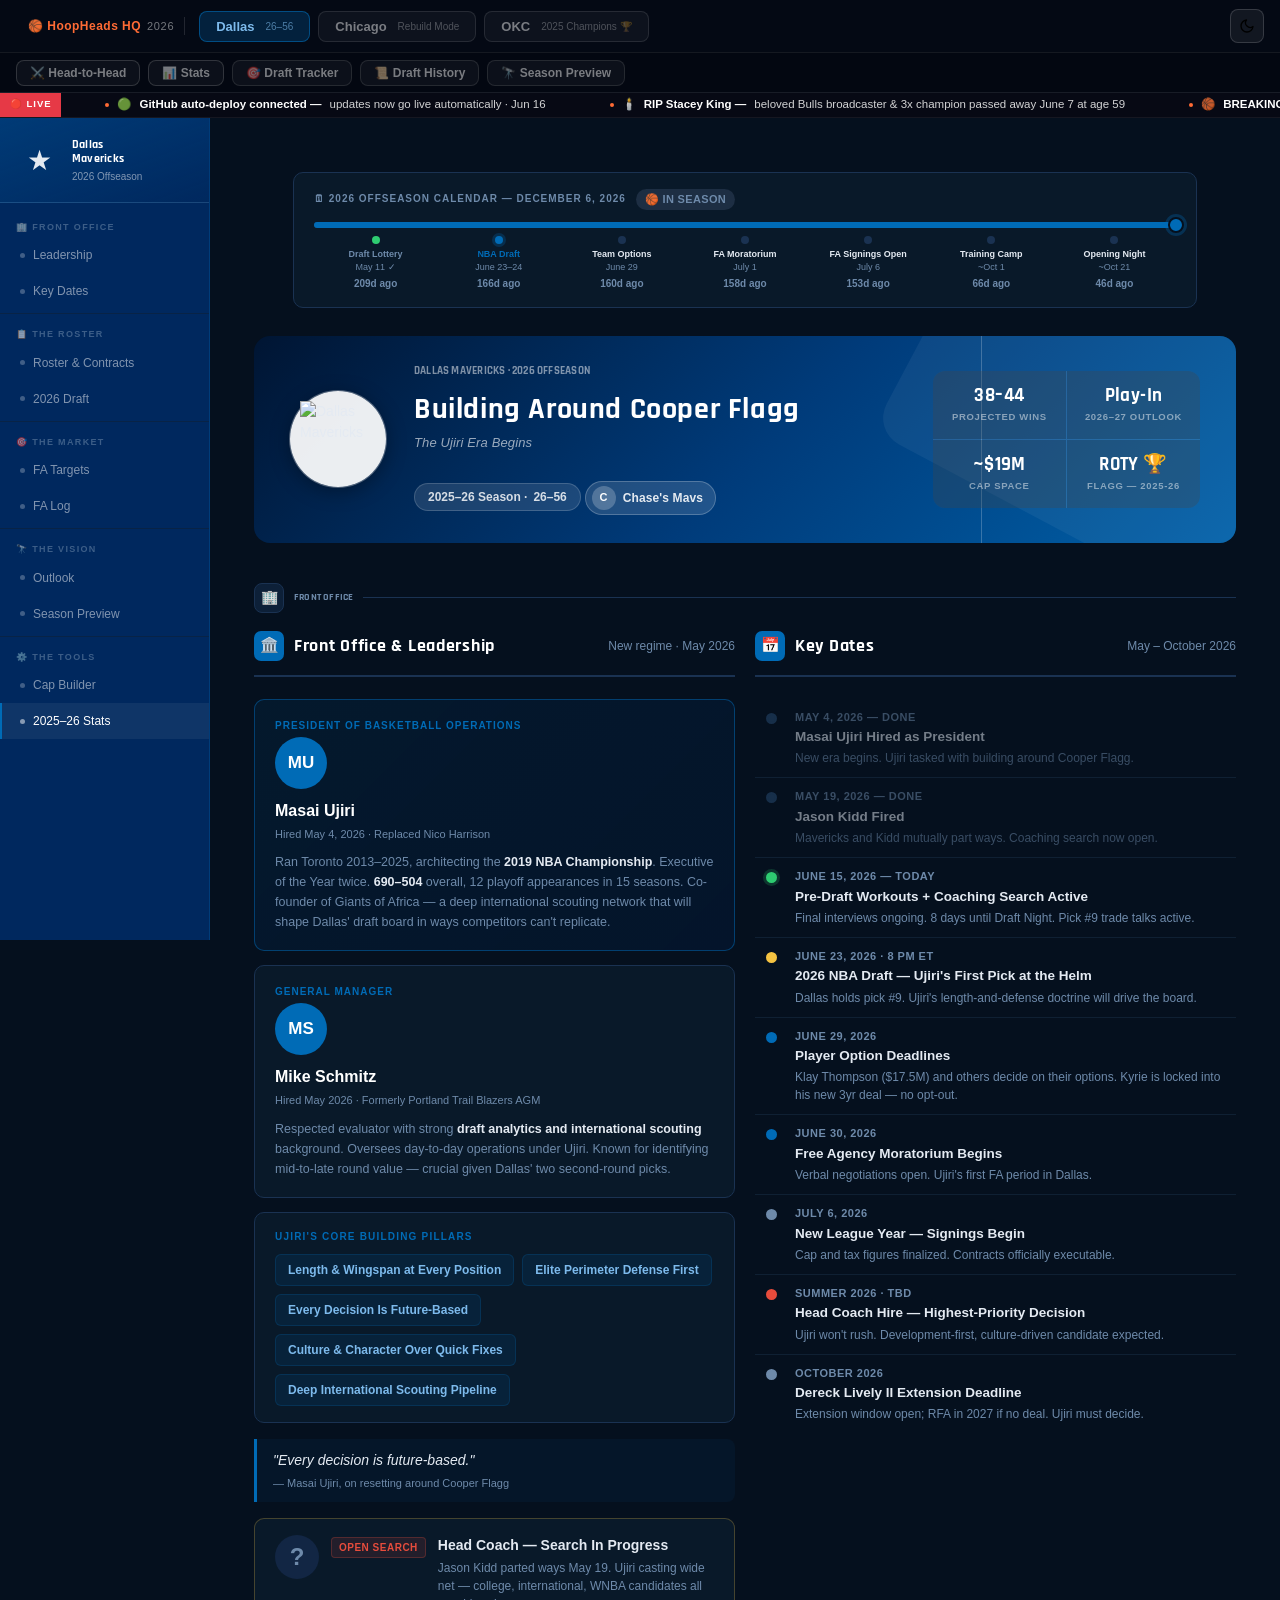
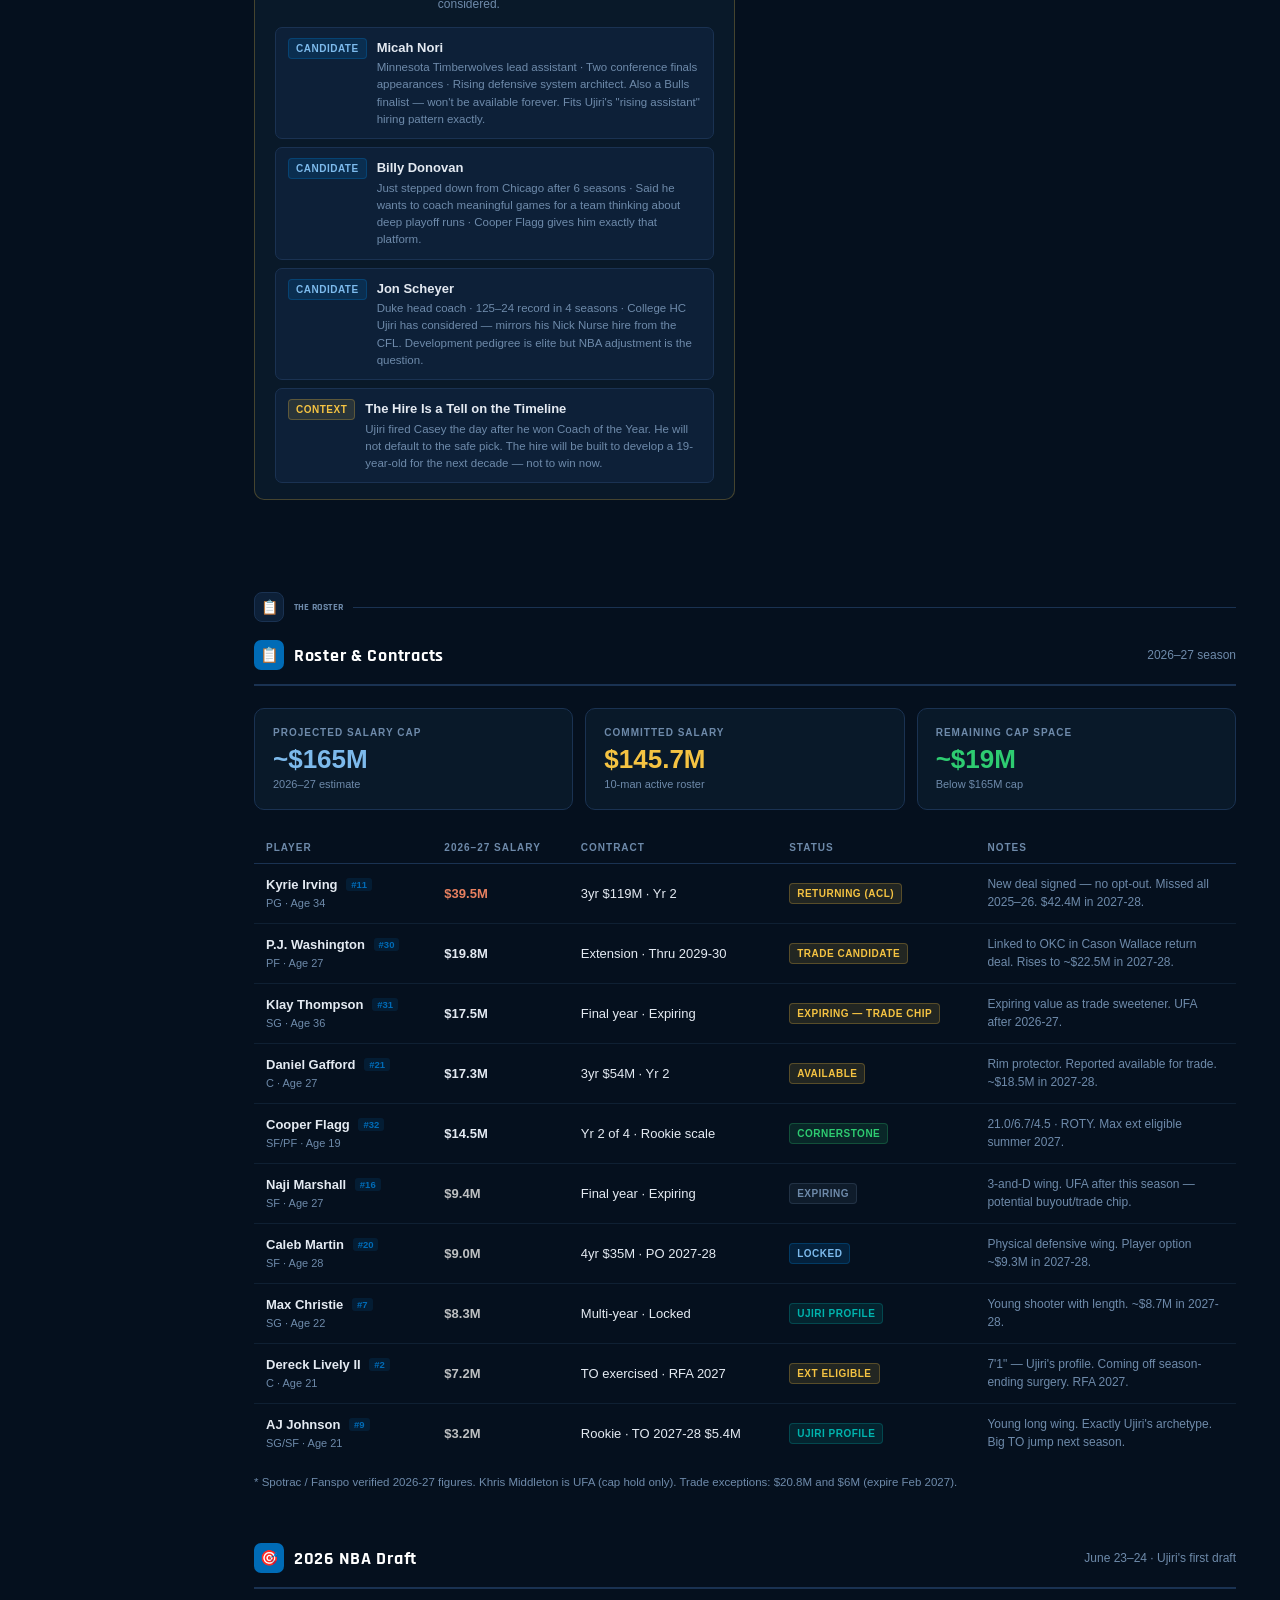
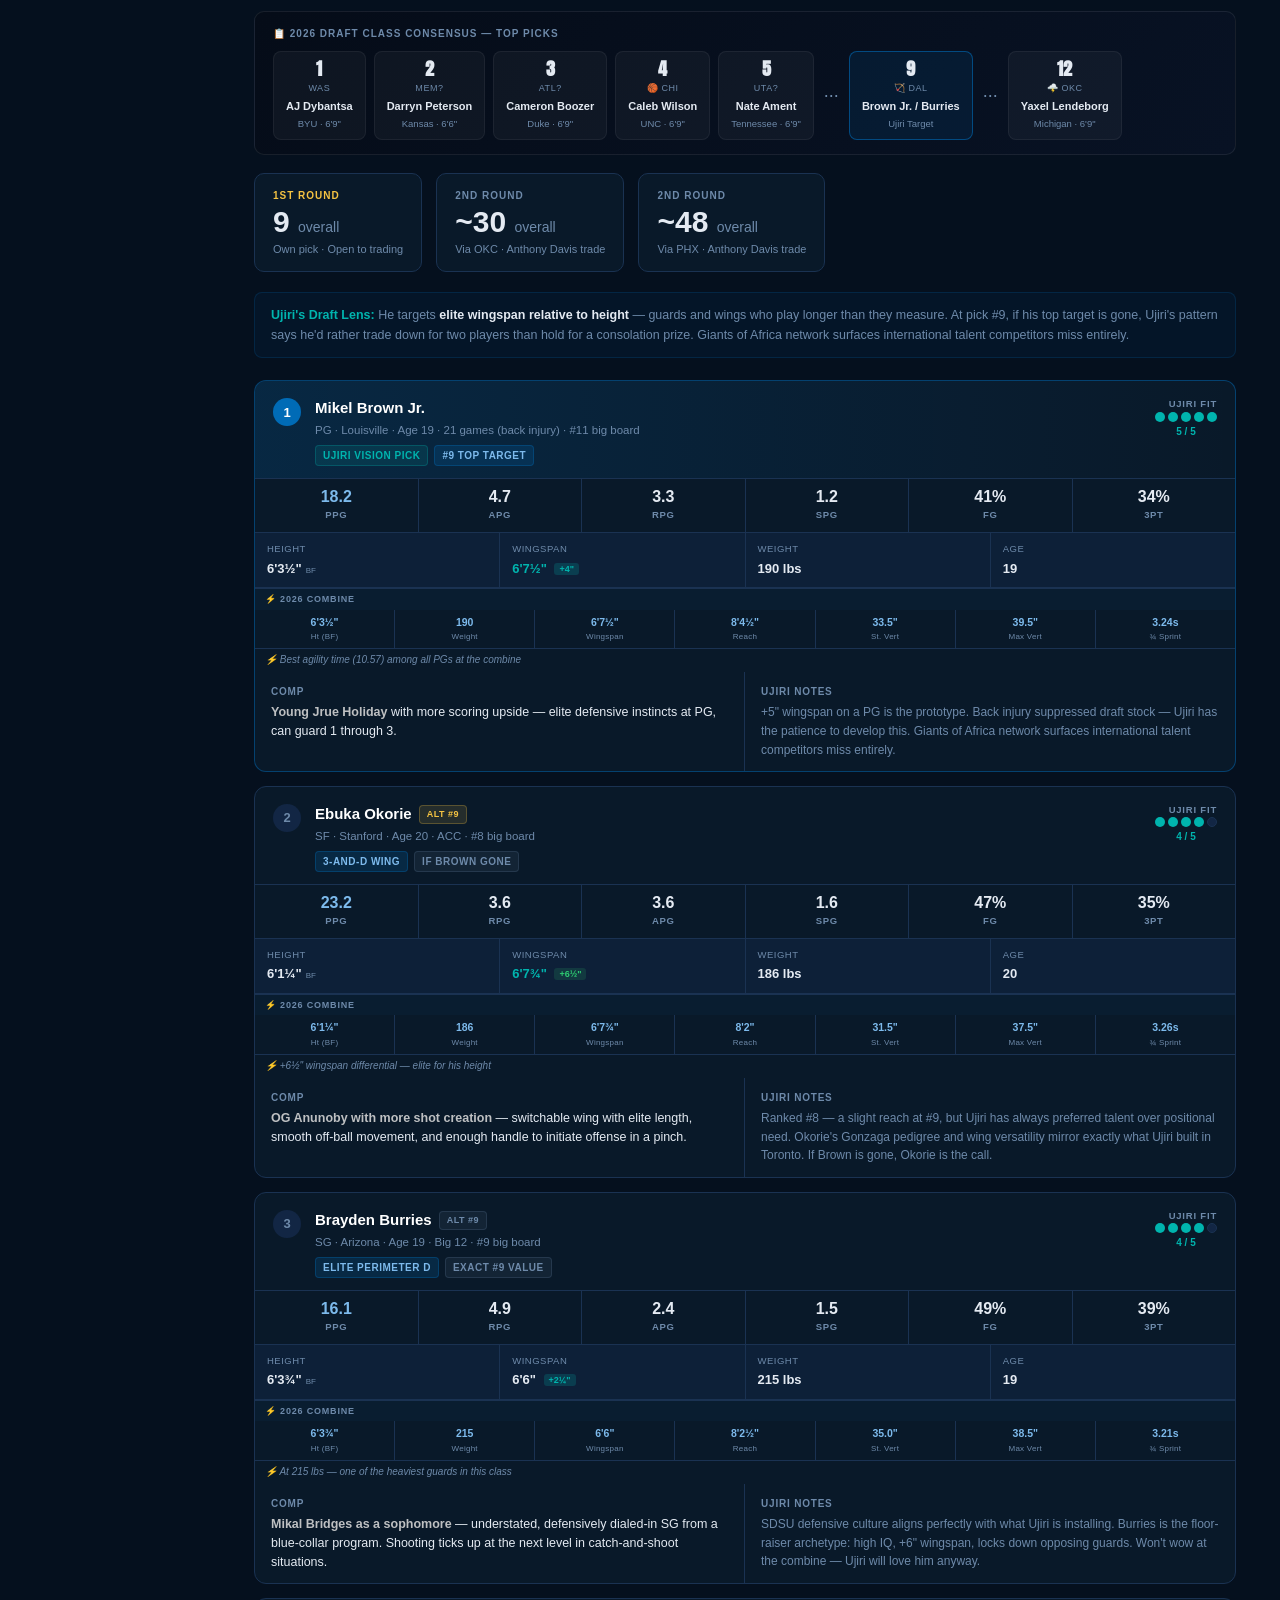
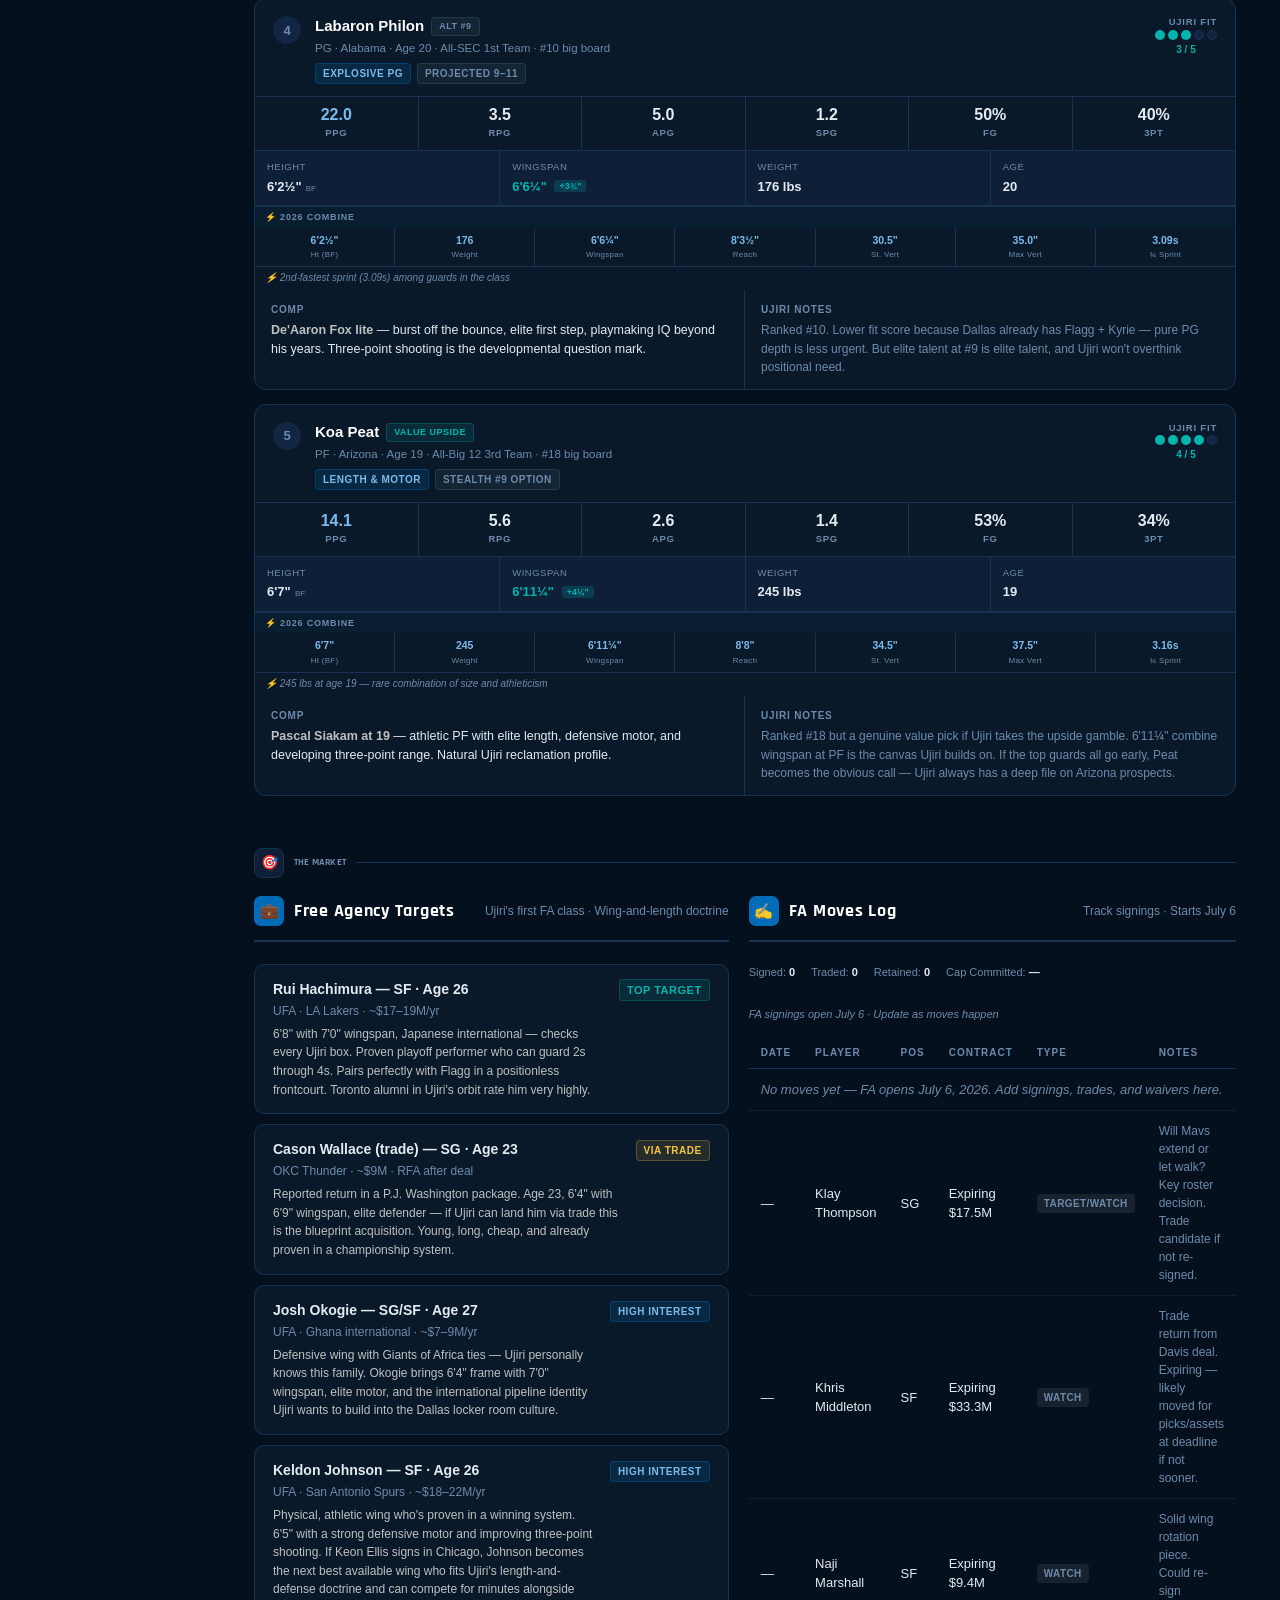
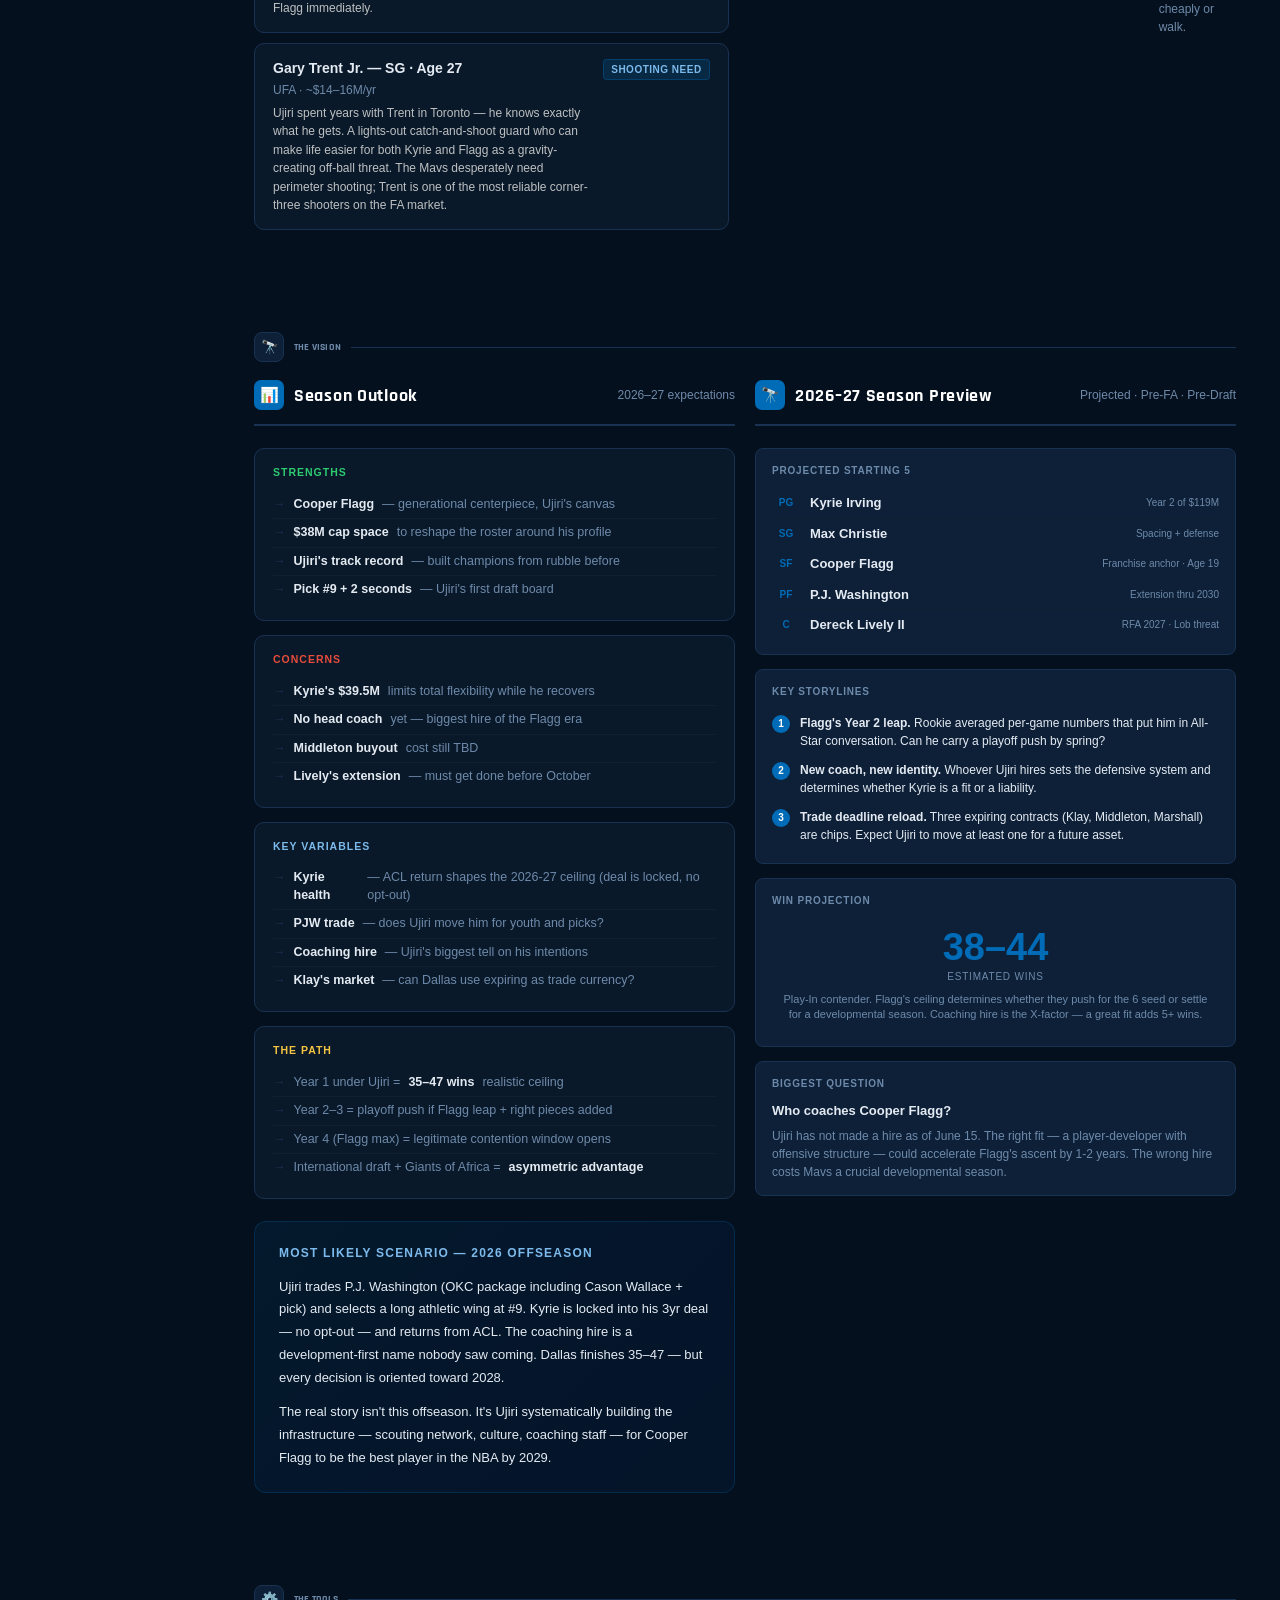
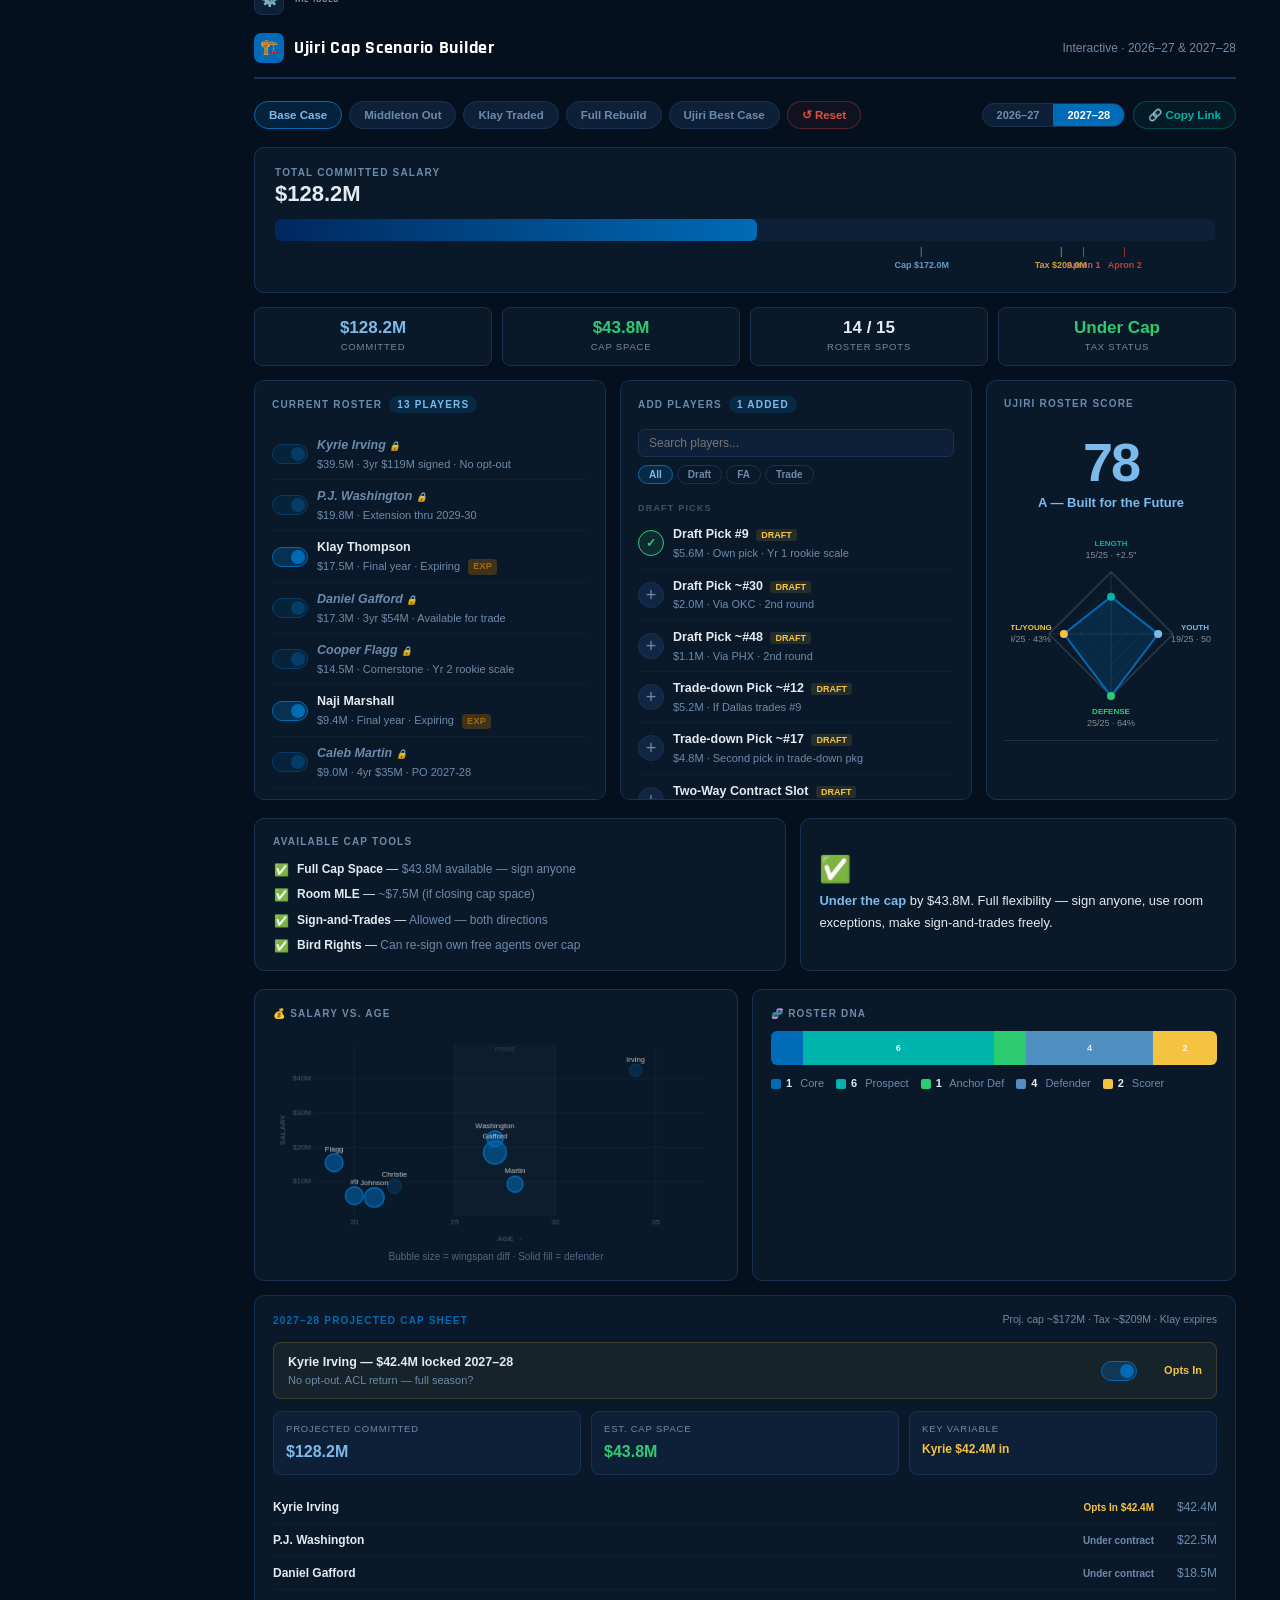
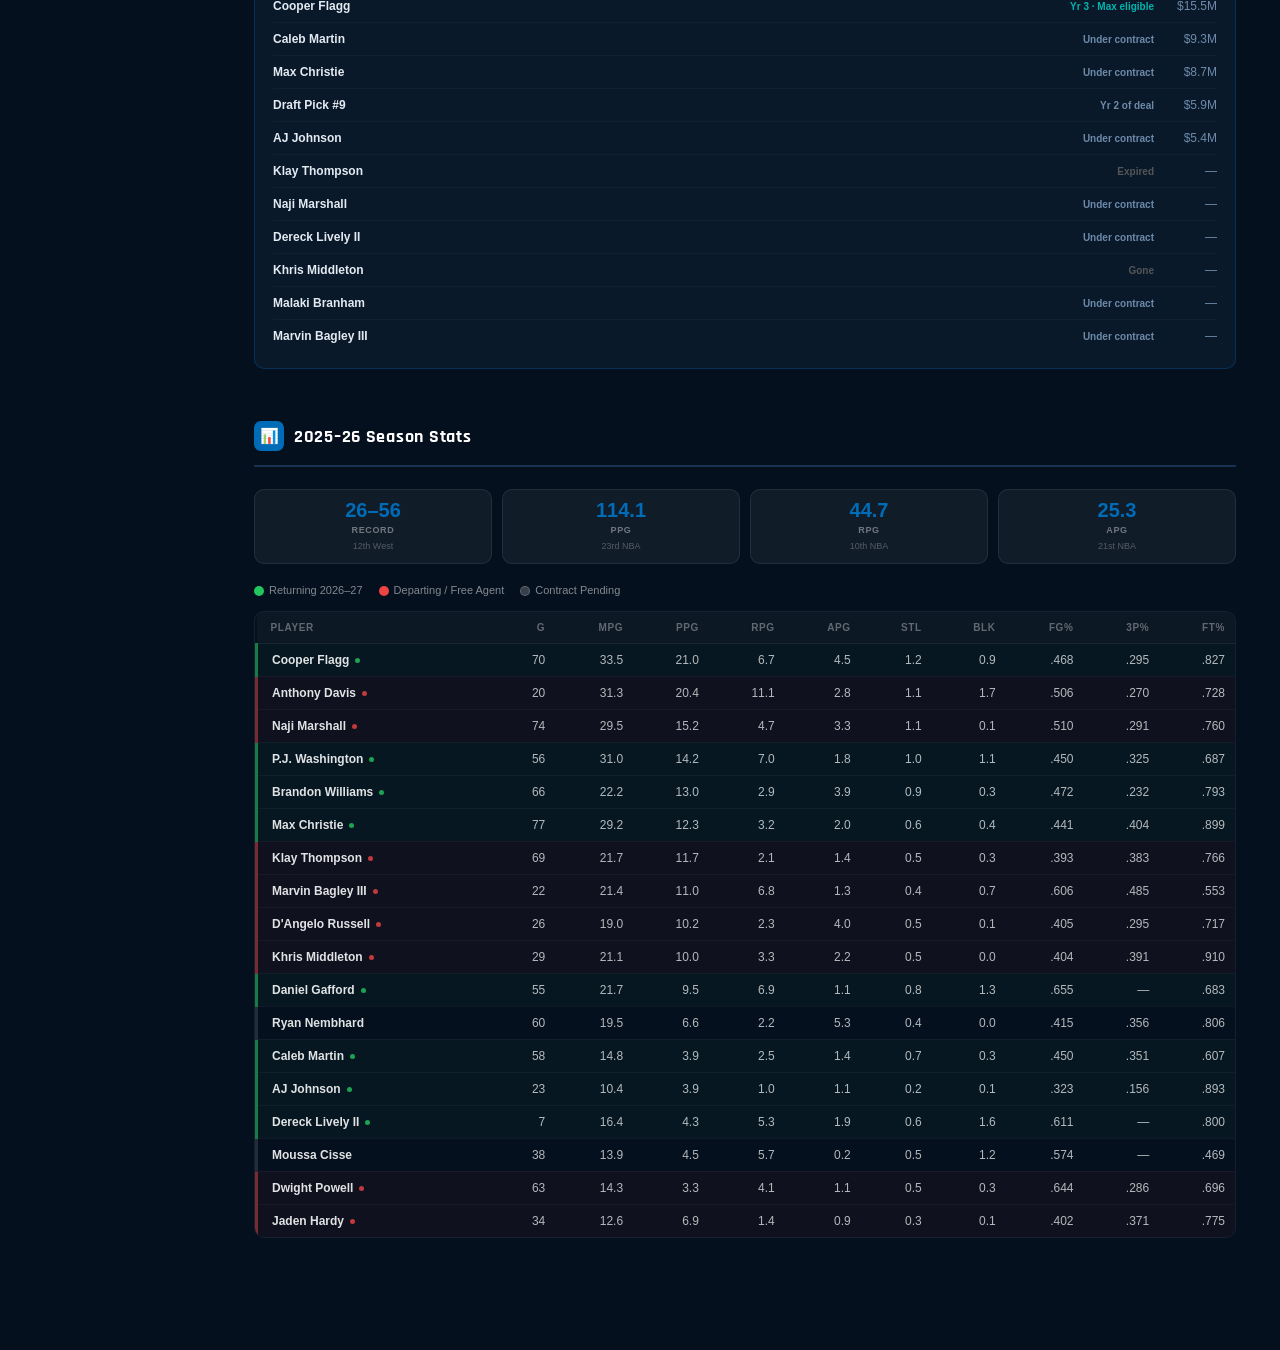
==== commit eeae5bf6: "Update nba_offseason_tracker_2026.html test deploy" ====
--- a/nba_offseason_tracker_2026.html
+++ b/nba_offseason_tracker_2026.html
@@ -1731,8 +1731,8 @@
   <span class="ticker-label">🔴 Live</span>
   <div class="ticker-scroll-wrap">
     <div class="ticker-track">
-      <span class="ticker-item"><span class="ticker-dot"></span>🕯️ <b>RIP Stacey King —</b> beloved Bulls broadcaster &amp; 3x champion passed away June 7 at age 59</span><span class="ticker-item"><span class="ticker-dot"></span>🏀 <b>BREAKING:</b> Tiago Splitter hired as Bulls' 22nd head coach — first Brazilian-born head coach in NBA history</span><span class="ticker-item"><span class="ticker-dot"></span>🔍 <b>DAL coach search:</b> Masai Ujiri narrowing options · candidates include Micah Nori (MIN), Terry Stotts · no hire yet</span><span class="ticker-item"><span class="ticker-dot"></span>📅 <b>2026 NBA Draft —</b> June 23 · 8PM ET · ESPN/ABC · <span id="draft-countdown">8 days away</span></span><span class="ticker-item"><span class="ticker-dot"></span>🔄 <b>Free Agency opens July 1 —</b> Chicago enters with ~$70M cap space · Dallas reshaping Flagg's supporting cast</span><span class="ticker-item"><span class="ticker-dot"></span>🌩️ <b>Thunder —</b> lost to Spurs in WCF Game 7 · ESPN's #1 team in way-too-early 2026–27 power rankings</span><span class="ticker-item"><span class="ticker-dot"></span>⚡ <b>SGA pushing OKC</b> to retain Lu Dort before June 29 team option deadline · key locker room anchor</span><span class="ticker-item"><span class="ticker-dot"></span>🌩️ <b>OKC holds Picks #12, #17 &amp; #37</b> — Presti has 3 darts · #12 via LAC · #17 via PHI · all available in trade packages</span><span class="ticker-item"><span class="ticker-dot"></span>🏹 <b>Dallas Pick #9 —</b> Ujiri focused on surrounding Flagg with shooting · Klay Thompson available in trades</span><span class="ticker-item"><span class="ticker-dot"></span>📊 <b>Bulls #4 consensus: Caleb Wilson</b> (UNC) · 19.8 PPG · 9.4 RPG · 57.8% FG freshman season</span><span class="ticker-item"><span class="ticker-dot"></span>🎯 <b>Chicago also holds Pick #15</b> (via Portland) · Acuff Jr. worked out June 5 · potential two-pick draft day</span>
-      <span class="ticker-item"><span class="ticker-dot"></span>🕯️ <b>RIP Stacey King —</b> beloved Bulls broadcaster &amp; 3x champion passed away June 7 at age 59</span><span class="ticker-item"><span class="ticker-dot"></span>🏀 <b>BREAKING:</b> Tiago Splitter hired as Bulls' 22nd head coach — first Brazilian-born head coach in NBA history</span><span class="ticker-item"><span class="ticker-dot"></span>🔍 <b>DAL coach search:</b> Masai Ujiri narrowing options · candidates include Micah Nori (MIN), Terry Stotts · no hire yet</span><span class="ticker-item"><span class="ticker-dot"></span>📅 <b>2026 NBA Draft —</b> June 23 · 8PM ET · ESPN/ABC · <span id="draft-countdown">8 days away</span></span><span class="ticker-item"><span class="ticker-dot"></span>🔄 <b>Free Agency opens July 1 —</b> Chicago enters with ~$70M cap space · Dallas reshaping Flagg's supporting cast</span><span class="ticker-item"><span class="ticker-dot"></span>🌩️ <b>Thunder —</b> lost to Spurs in WCF Game 7 · ESPN's #1 team in way-too-early 2026–27 power rankings</span><span class="ticker-item"><span class="ticker-dot"></span>⚡ <b>SGA pushing OKC</b> to retain Lu Dort before June 29 team option deadline · key locker room anchor</span><span class="ticker-item"><span class="ticker-dot"></span>🌩️ <b>OKC holds Picks #12, #17 &amp; #37</b> — Presti has 3 darts · #12 via LAC · #17 via PHI · all available in trade packages</span><span class="ticker-item"><span class="ticker-dot"></span>🏹 <b>Dallas Pick #9 —</b> Ujiri focused on surrounding Flagg with shooting · Klay Thompson available in trades</span><span class="ticker-item"><span class="ticker-dot"></span>📊 <b>Bulls #4 consensus: Caleb Wilson</b> (UNC) · 19.8 PPG · 9.4 RPG · 57.8% FG freshman season</span><span class="ticker-item"><span class="ticker-dot"></span>🎯 <b>Chicago also holds Pick #15</b> (via Portland) · Acuff Jr. worked out June 5 · potential two-pick draft day</span>
+      <span class="ticker-item"><span class="ticker-dot"></span>🟢 <b>GitHub auto-deploy connected —</b> updates now go live automatically · Jun 16</span><span class="ticker-item"><span class="ticker-dot"></span>🕯️ <b>RIP Stacey King —</b> beloved Bulls broadcaster &amp; 3x champion passed away June 7 at age 59</span><span class="ticker-item"><span class="ticker-dot"></span>🏀 <b>BREAKING:</b> Tiago Splitter hired as Bulls' 22nd head coach — first Brazilian-born head coach in NBA history</span><span class="ticker-item"><span class="ticker-dot"></span>🔍 <b>DAL coach search:</b> Masai Ujiri narrowing options · candidates include Micah Nori (MIN), Terry Stotts · no hire yet</span><span class="ticker-item"><span class="ticker-dot"></span>📅 <b>2026 NBA Draft —</b> June 23 · 8PM ET · ESPN/ABC · <span id="draft-countdown">8 days away</span></span><span class="ticker-item"><span class="ticker-dot"></span>🔄 <b>Free Agency opens July 1 —</b> Chicago enters with ~$70M cap space · Dallas reshaping Flagg's supporting cast</span><span class="ticker-item"><span class="ticker-dot"></span>🌩️ <b>Thunder —</b> lost to Spurs in WCF Game 7 · ESPN's #1 team in way-too-early 2026–27 power rankings</span><span class="ticker-item"><span class="ticker-dot"></span>⚡ <b>SGA pushing OKC</b> to retain Lu Dort before June 29 team option deadline · key locker room anchor</span><span class="ticker-item"><span class="ticker-dot"></span>🌩️ <b>OKC holds Picks #12, #17 &amp; #37</b> — Presti has 3 darts · #12 via LAC · #17 via PHI · all available in trade packages</span><span class="ticker-item"><span class="ticker-dot"></span>🏹 <b>Dallas Pick #9 —</b> Ujiri focused on surrounding Flagg with shooting · Klay Thompson available in trades</span><span class="ticker-item"><span class="ticker-dot"></span>📊 <b>Bulls #4 consensus: Caleb Wilson</b> (UNC) · 19.8 PPG · 9.4 RPG · 57.8% FG freshman season</span><span class="ticker-item"><span class="ticker-dot"></span>🎯 <b>Chicago also holds Pick #15</b> (via Portland) · Acuff Jr. worked out June 5 · potential two-pick draft day</span>
+      <span class="ticker-item"><span class="ticker-dot"></span>🟢 <b>GitHub auto-deploy connected —</b> updates now go live automatically · Jun 16</span><span class="ticker-item"><span class="ticker-dot"></span>🕯️ <b>RIP Stacey King —</b> beloved Bulls broadcaster &amp; 3x champion passed away June 7 at age 59</span><span class="ticker-item"><span class="ticker-dot"></span>🏀 <b>BREAKING:</b> Tiago Splitter hired as Bulls' 22nd head coach — first Brazilian-born head coach in NBA history</span><span class="ticker-item"><span class="ticker-dot"></span>🔍 <b>DAL coach search:</b> Masai Ujiri narrowing options · candidates include Micah Nori (MIN), Terry Stotts · no hire yet</span><span class="ticker-item"><span class="ticker-dot"></span>📅 <b>2026 NBA Draft —</b> June 23 · 8PM ET · ESPN/ABC · <span id="draft-countdown">8 days away</span></span><span class="ticker-item"><span class="ticker-dot"></span>🔄 <b>Free Agency opens July 1 —</b> Chicago enters with ~$70M cap space · Dallas reshaping Flagg's supporting cast</span><span class="ticker-item"><span class="ticker-dot"></span>🌩️ <b>Thunder —</b> lost to Spurs in WCF Game 7 · ESPN's #1 team in way-too-early 2026–27 power rankings</span><span class="ticker-item"><span class="ticker-dot"></span>⚡ <b>SGA pushing OKC</b> to retain Lu Dort before June 29 team option deadline · key locker room anchor</span><span class="ticker-item"><span class="ticker-dot"></span>🌩️ <b>OKC holds Picks #12, #17 &amp; #37</b> — Presti has 3 darts · #12 via LAC · #17 via PHI · all available in trade packages</span><span class="ticker-item"><span class="ticker-dot"></span>🏹 <b>Dallas Pick #9 —</b> Ujiri focused on surrounding Flagg with shooting · Klay Thompson available in trades</span><span class="ticker-item"><span class="ticker-dot"></span>📊 <b>Bulls #4 consensus: Caleb Wilson</b> (UNC) · 19.8 PPG · 9.4 RPG · 57.8% FG freshman season</span><span class="ticker-item"><span class="ticker-dot"></span>🎯 <b>Chicago also holds Pick #15</b> (via Portland) · Acuff Jr. worked out June 5 · potential two-pick draft day</span>
     </div>
   </div>
 </div>
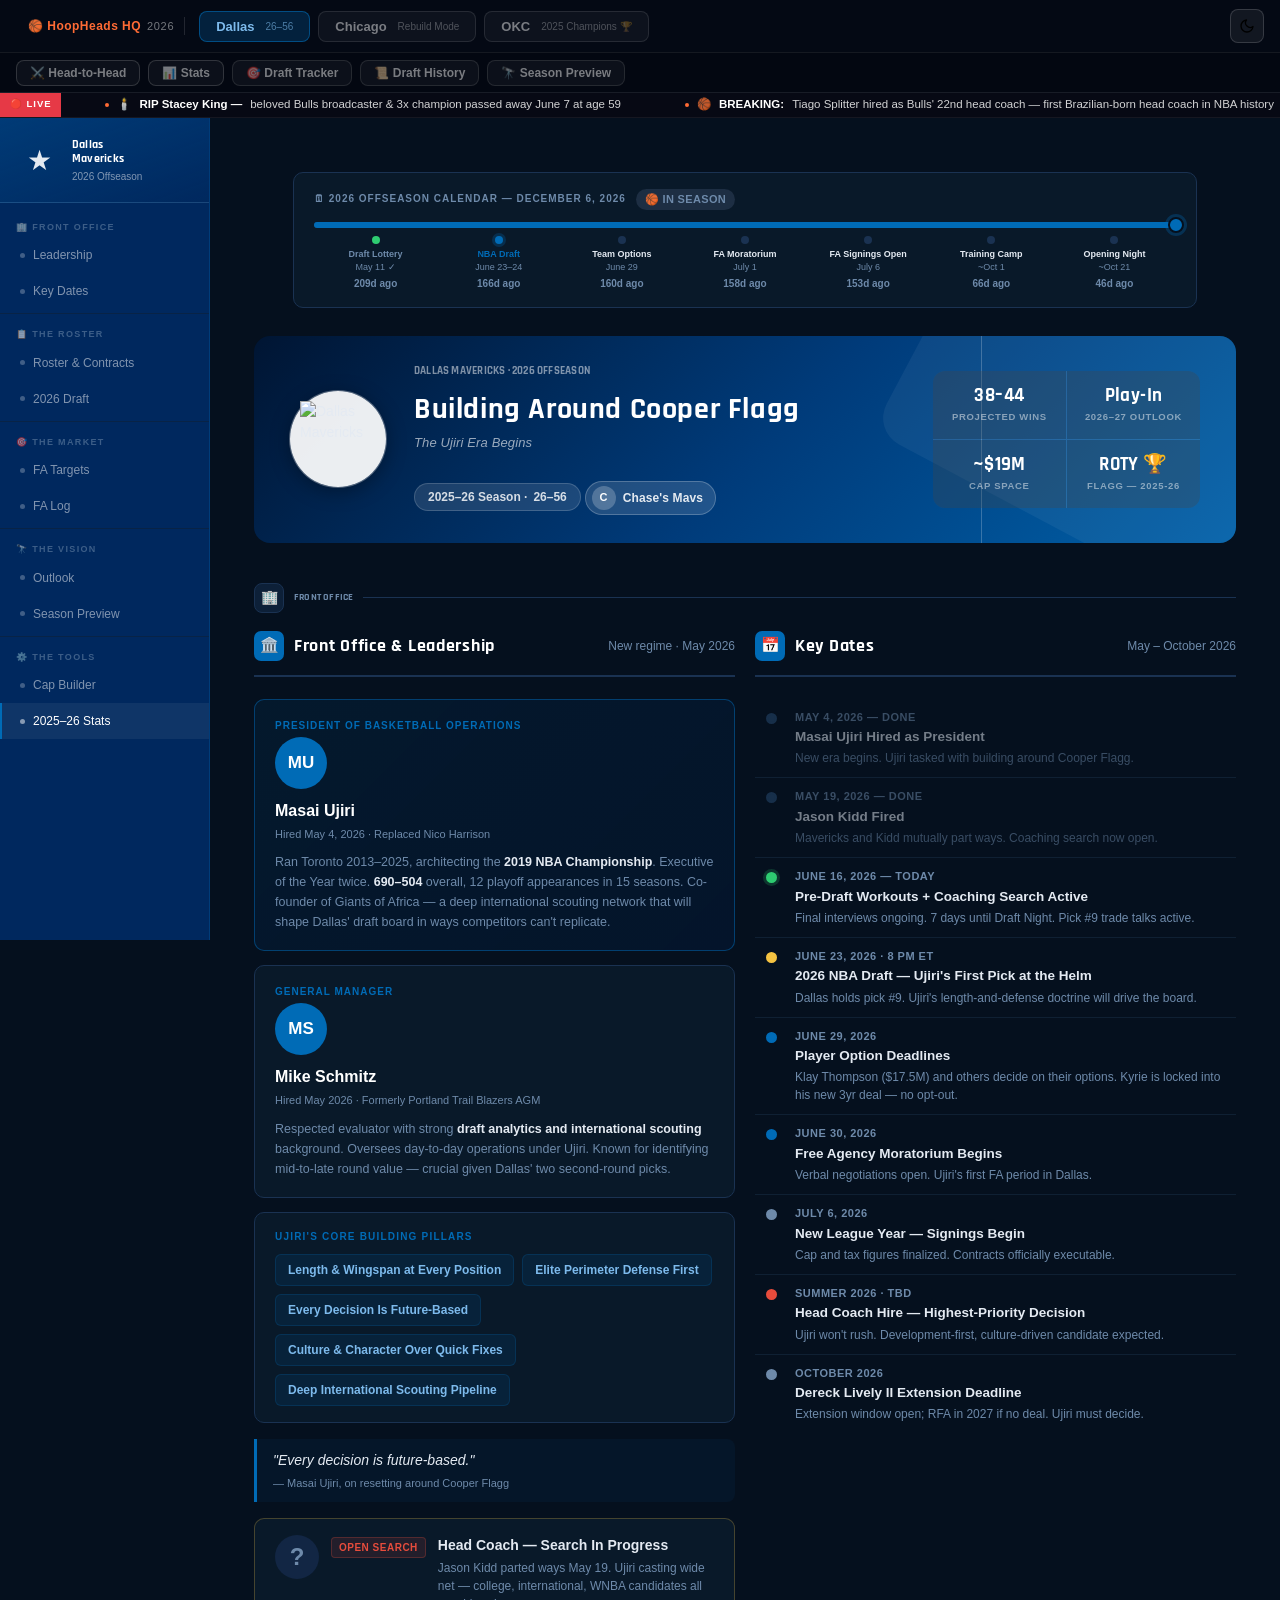
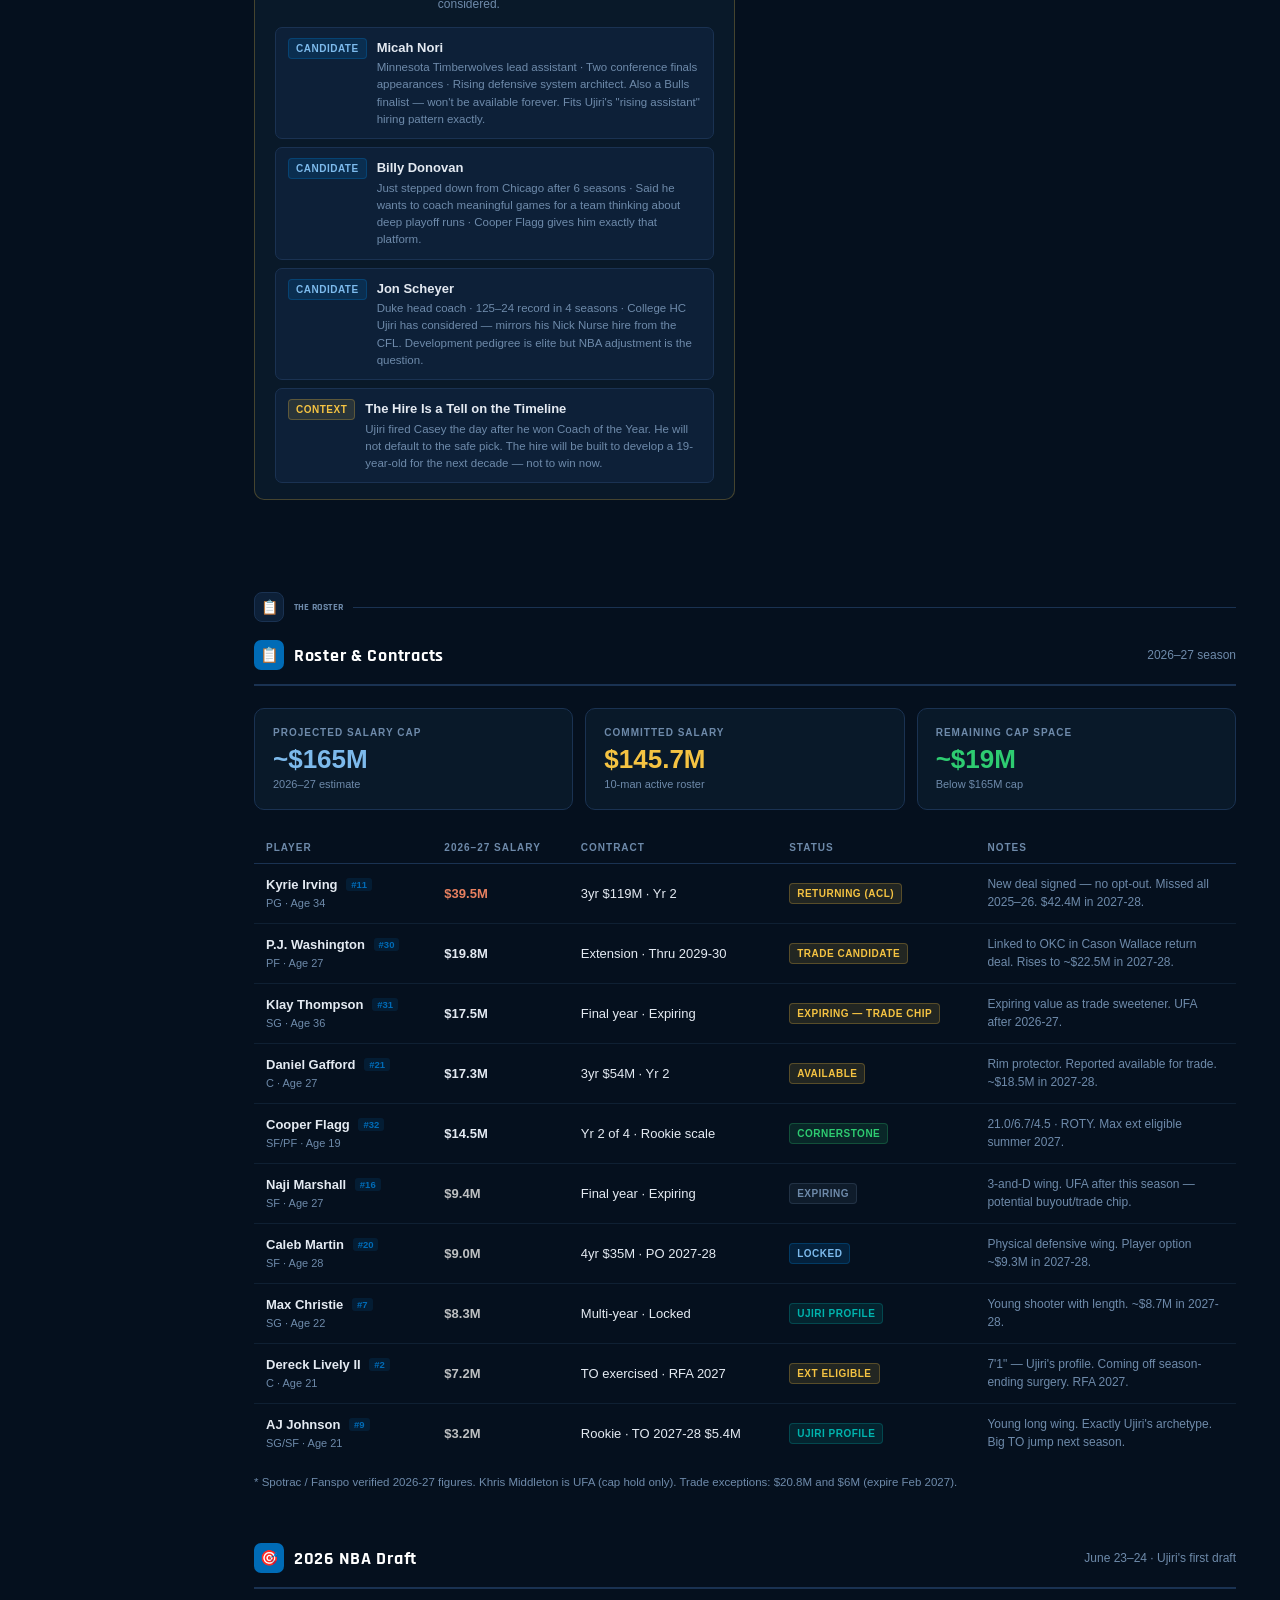
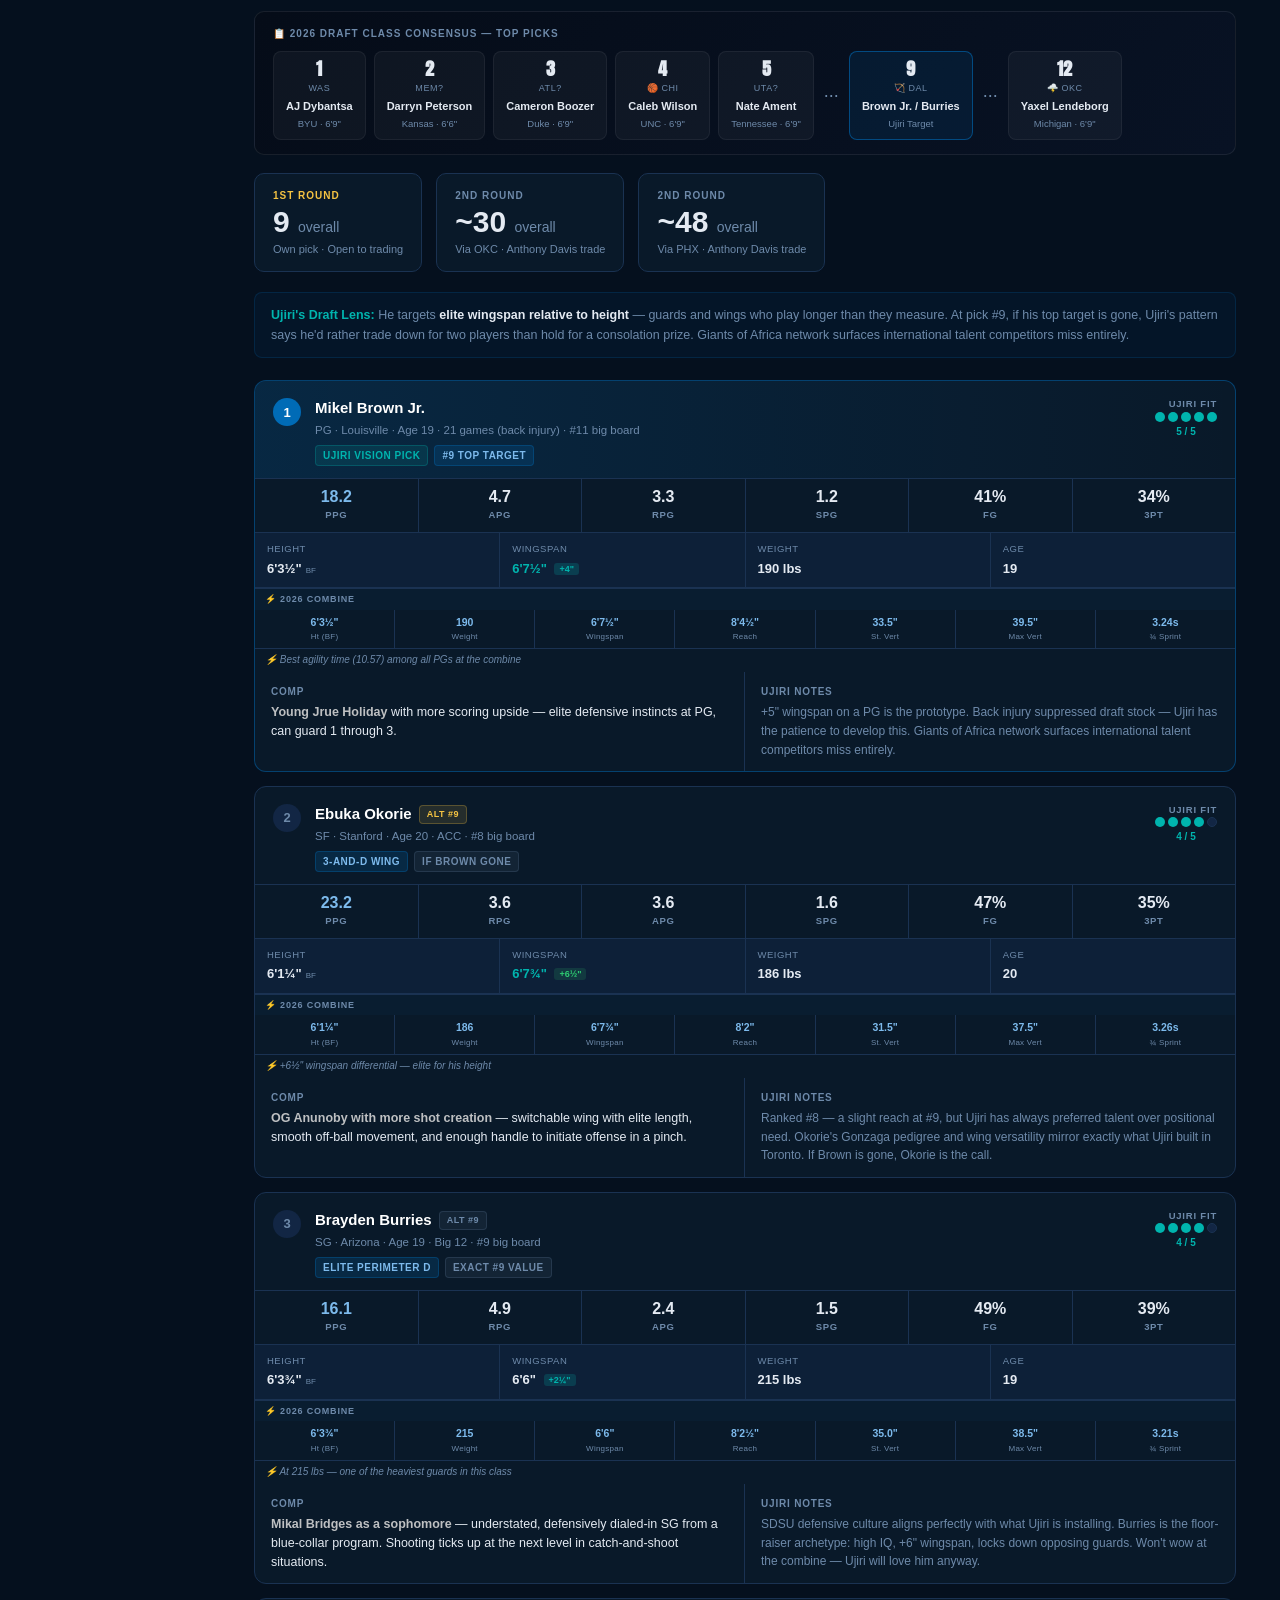
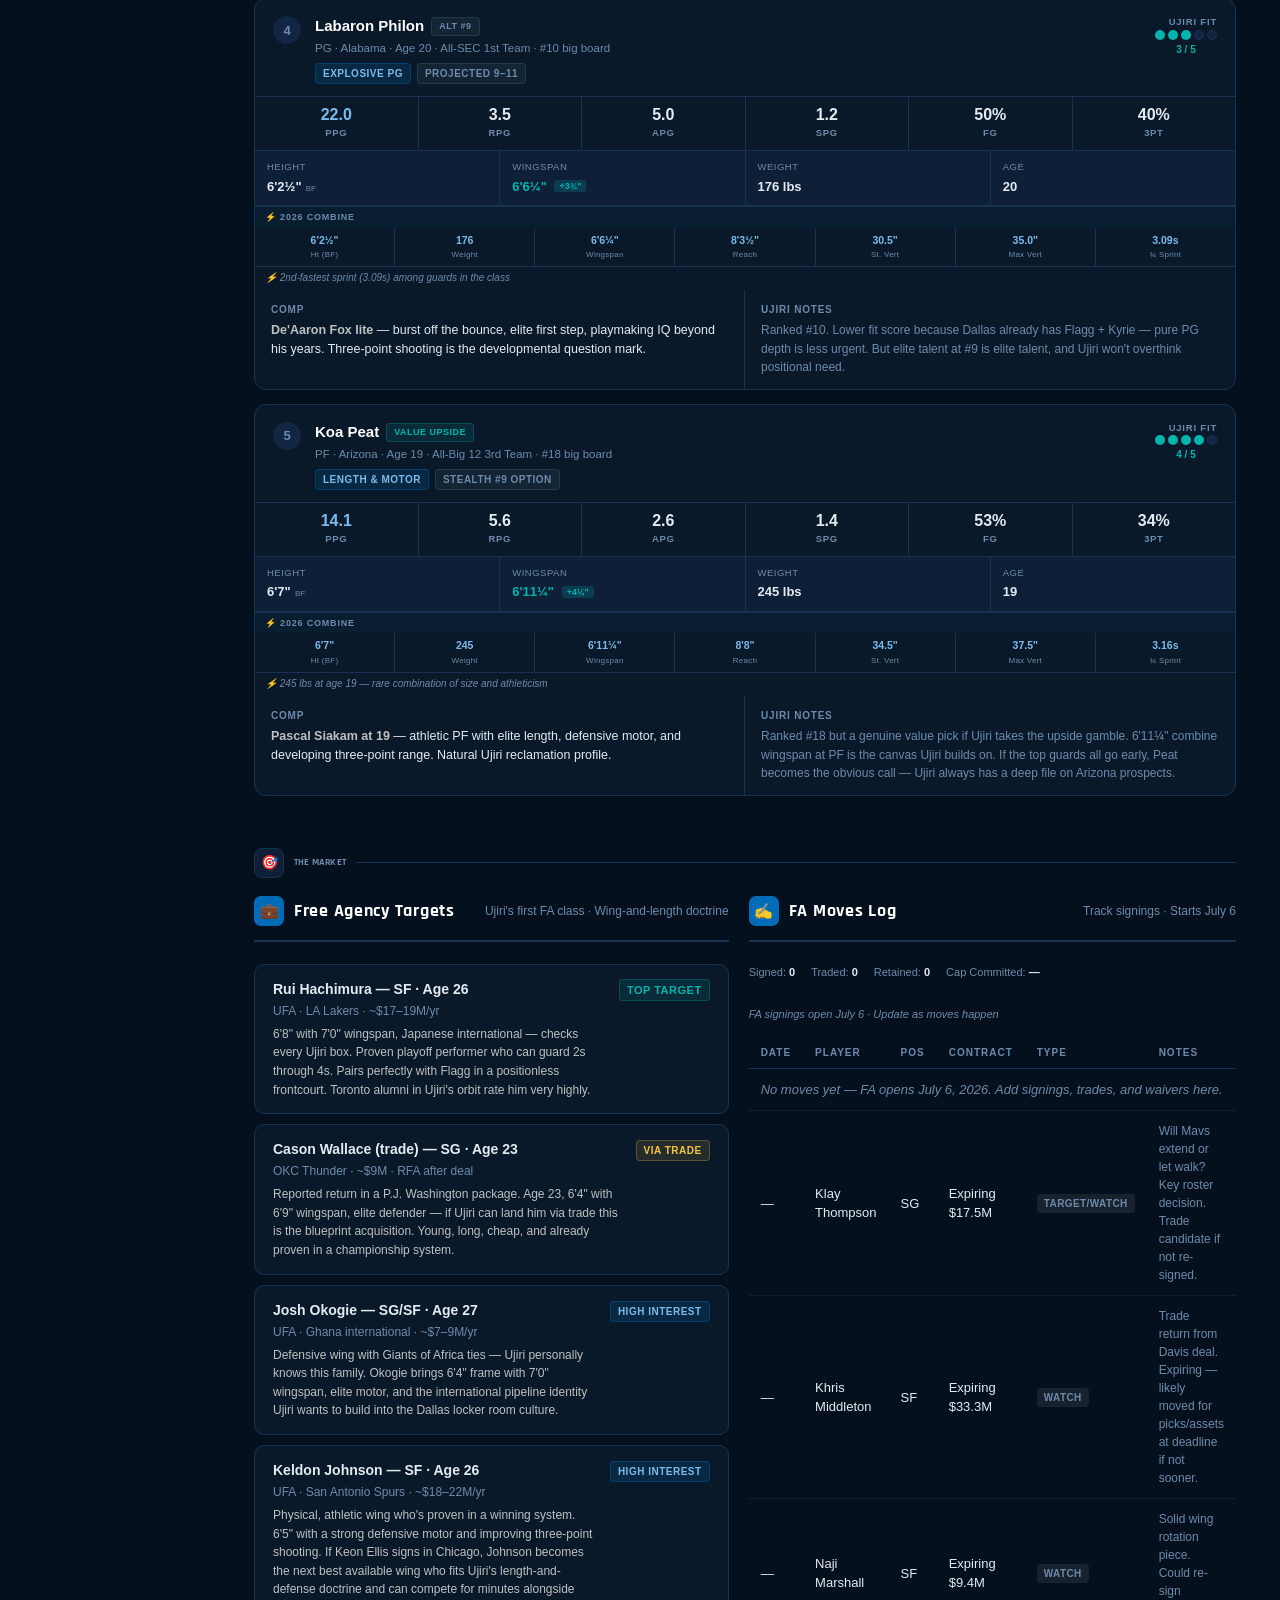
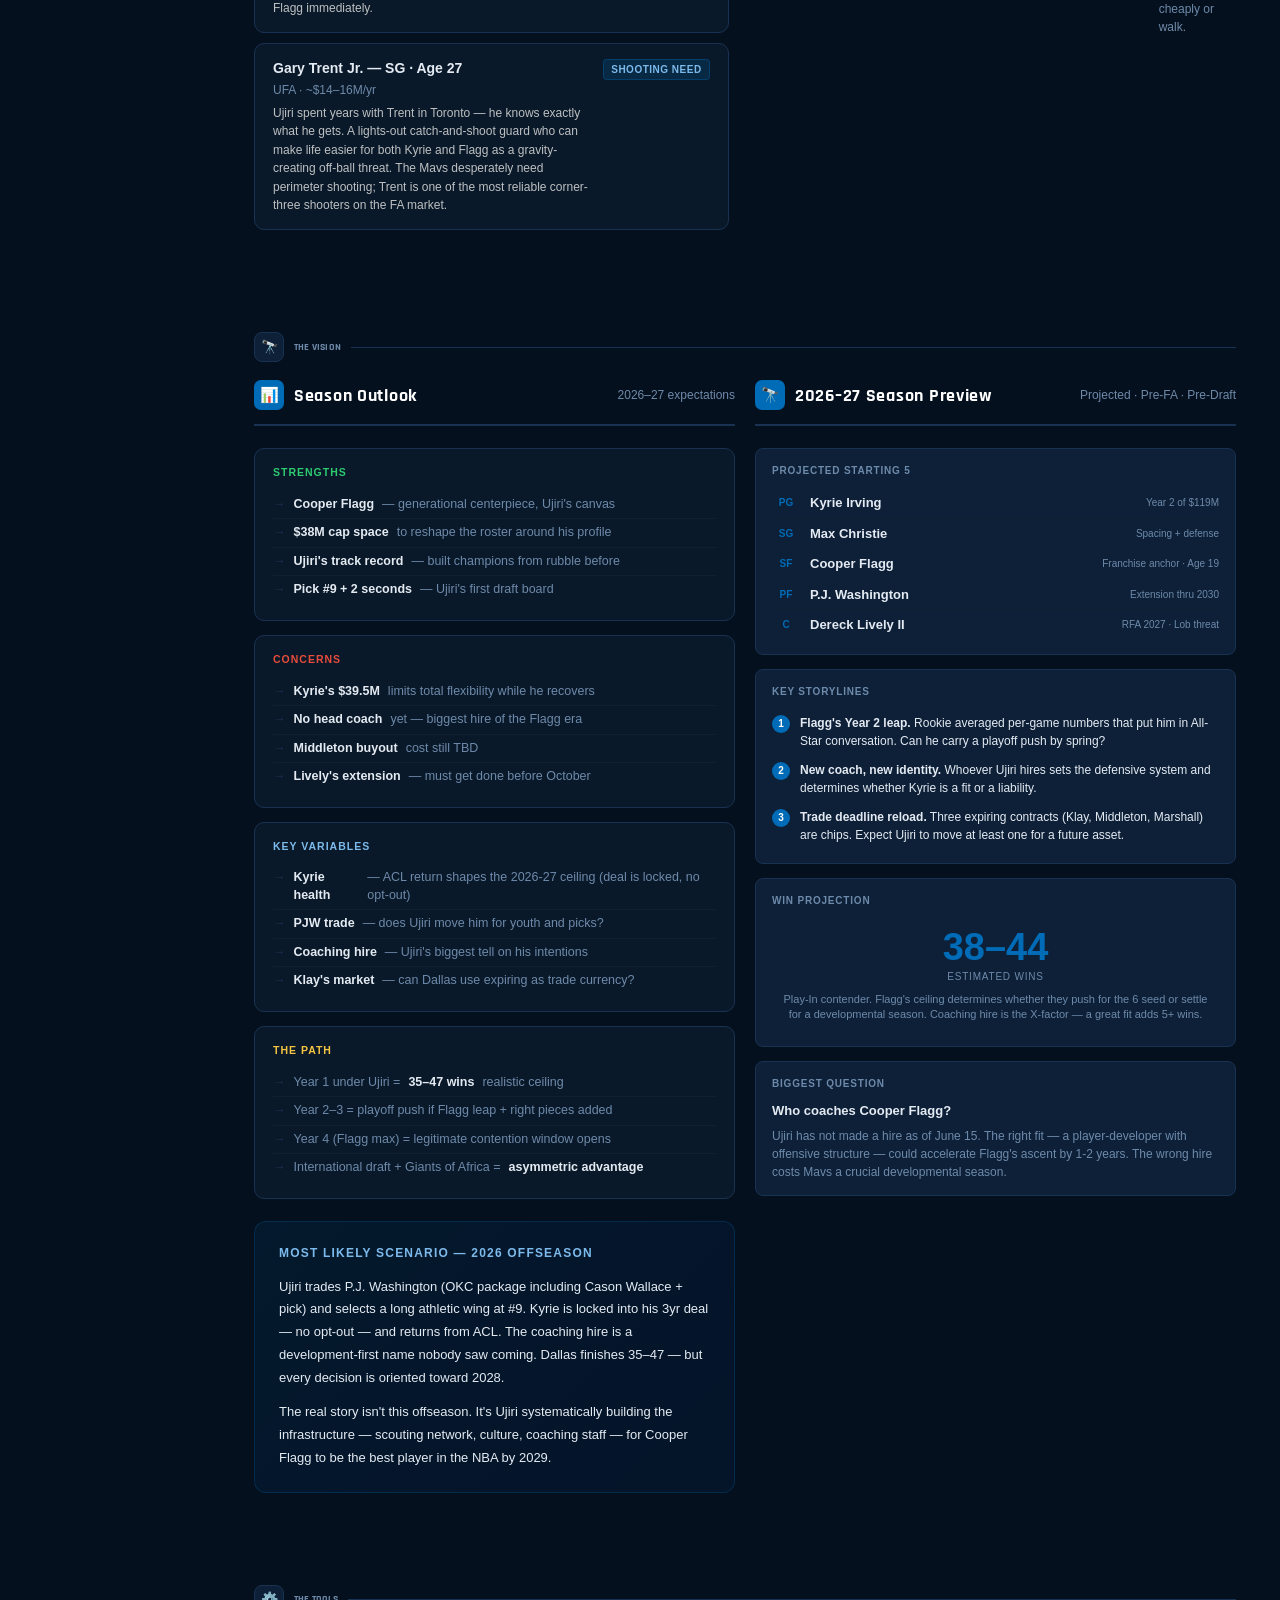
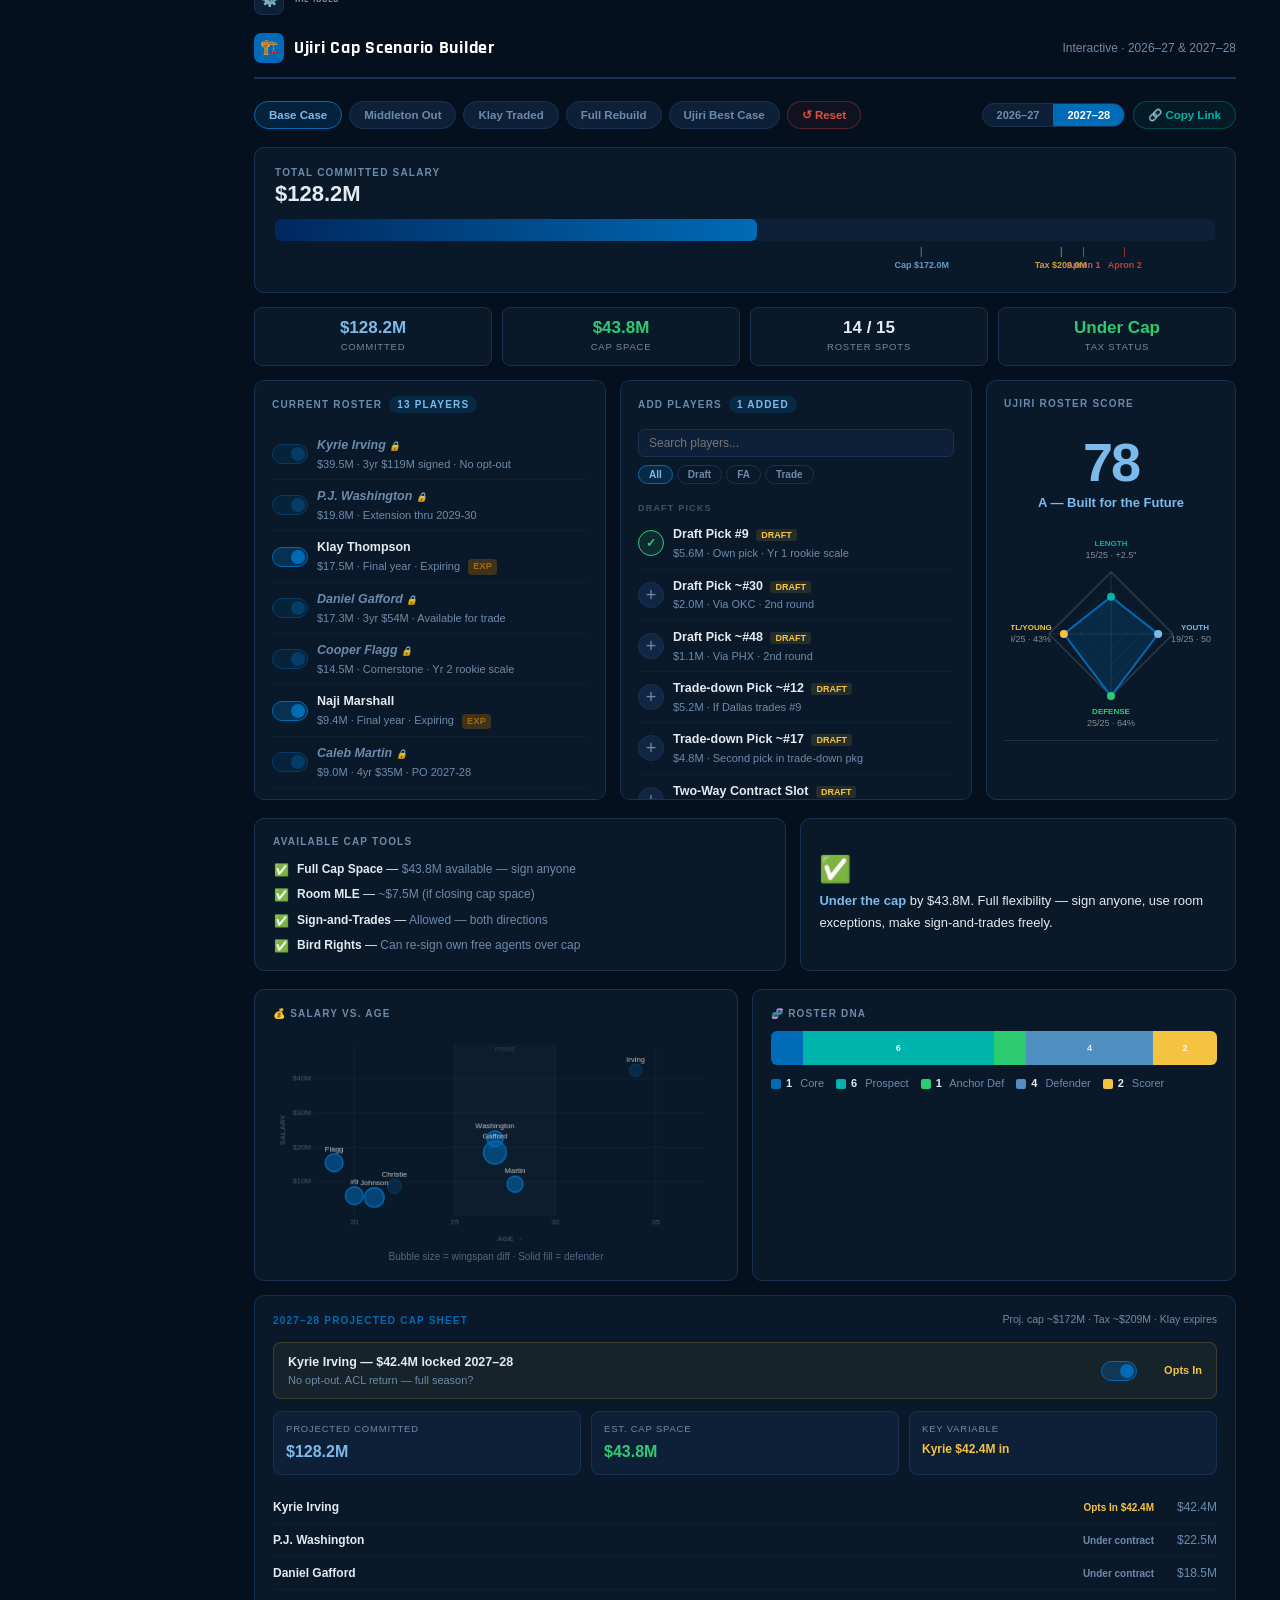
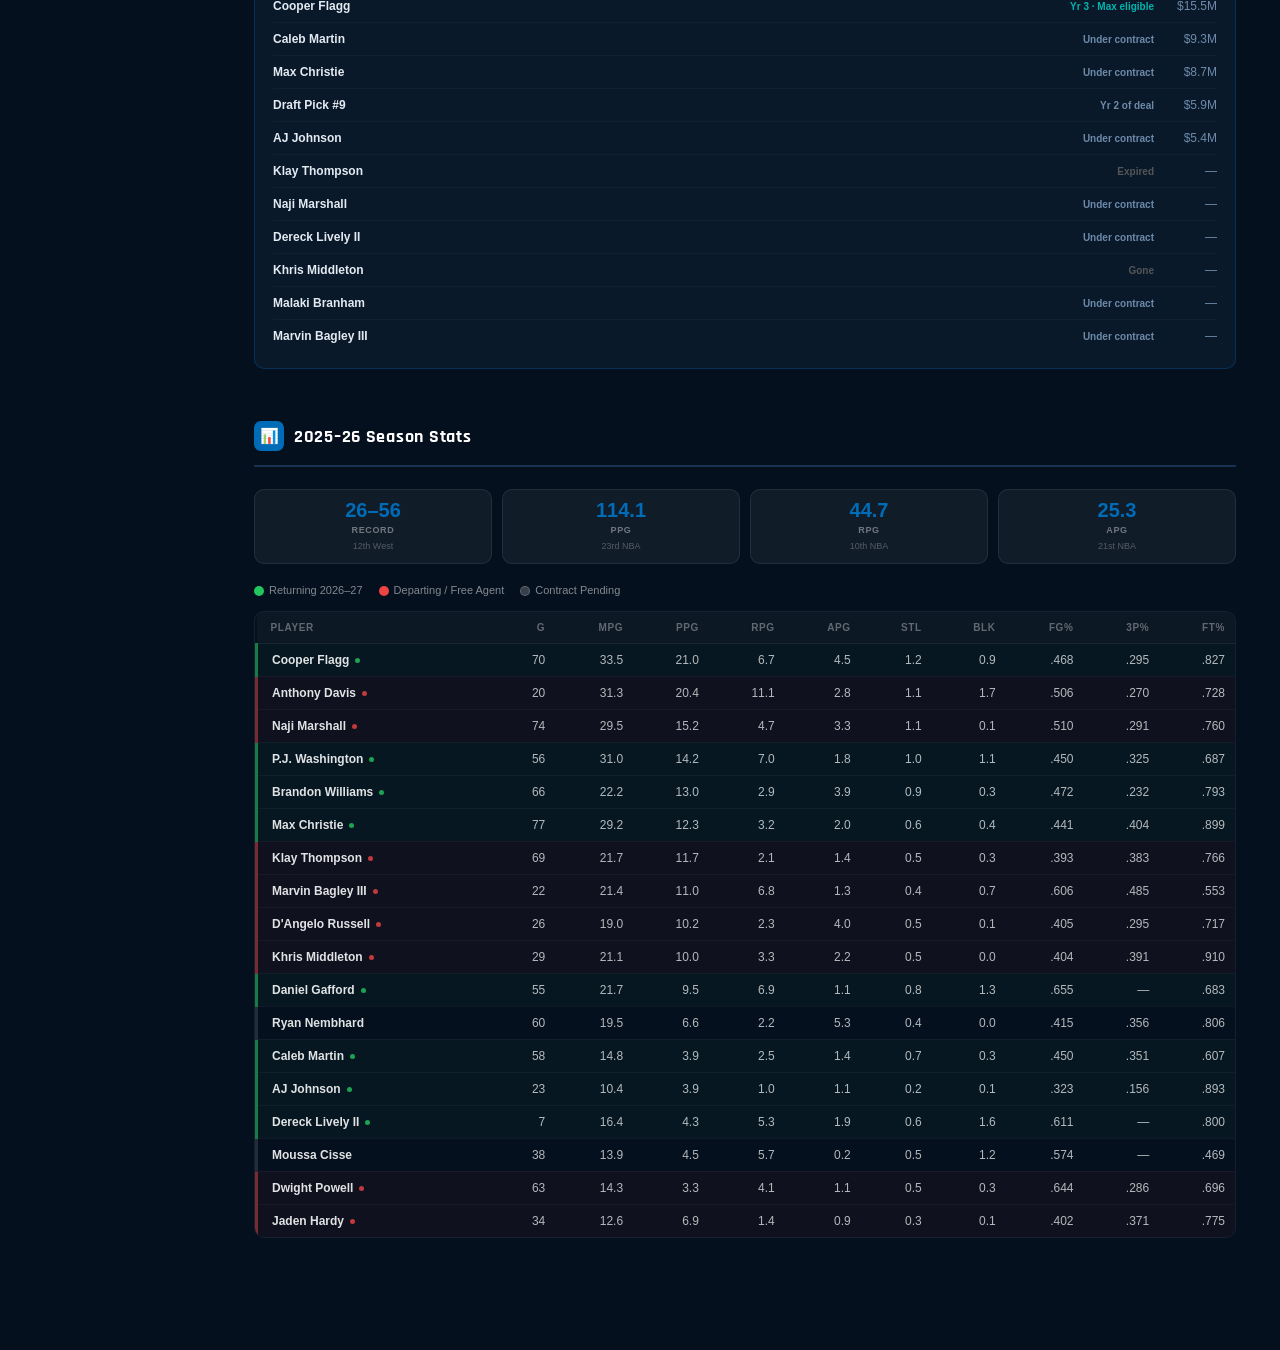
==== commit 67991139: "Update nba_offseason_tracker_2026.html draft stuff" ====
--- a/nba_offseason_tracker_2026.html
+++ b/nba_offseason_tracker_2026.html
@@ -1731,8 +1731,8 @@
   <span class="ticker-label">🔴 Live</span>
   <div class="ticker-scroll-wrap">
     <div class="ticker-track">
-      <span class="ticker-item"><span class="ticker-dot"></span>🟢 <b>GitHub auto-deploy connected —</b> updates now go live automatically · Jun 16</span><span class="ticker-item"><span class="ticker-dot"></span>🕯️ <b>RIP Stacey King —</b> beloved Bulls broadcaster &amp; 3x champion passed away June 7 at age 59</span><span class="ticker-item"><span class="ticker-dot"></span>🏀 <b>BREAKING:</b> Tiago Splitter hired as Bulls' 22nd head coach — first Brazilian-born head coach in NBA history</span><span class="ticker-item"><span class="ticker-dot"></span>🔍 <b>DAL coach search:</b> Masai Ujiri narrowing options · candidates include Micah Nori (MIN), Terry Stotts · no hire yet</span><span class="ticker-item"><span class="ticker-dot"></span>📅 <b>2026 NBA Draft —</b> June 23 · 8PM ET · ESPN/ABC · <span id="draft-countdown">8 days away</span></span><span class="ticker-item"><span class="ticker-dot"></span>🔄 <b>Free Agency opens July 1 —</b> Chicago enters with ~$70M cap space · Dallas reshaping Flagg's supporting cast</span><span class="ticker-item"><span class="ticker-dot"></span>🌩️ <b>Thunder —</b> lost to Spurs in WCF Game 7 · ESPN's #1 team in way-too-early 2026–27 power rankings</span><span class="ticker-item"><span class="ticker-dot"></span>⚡ <b>SGA pushing OKC</b> to retain Lu Dort before June 29 team option deadline · key locker room anchor</span><span class="ticker-item"><span class="ticker-dot"></span>🌩️ <b>OKC holds Picks #12, #17 &amp; #37</b> — Presti has 3 darts · #12 via LAC · #17 via PHI · all available in trade packages</span><span class="ticker-item"><span class="ticker-dot"></span>🏹 <b>Dallas Pick #9 —</b> Ujiri focused on surrounding Flagg with shooting · Klay Thompson available in trades</span><span class="ticker-item"><span class="ticker-dot"></span>📊 <b>Bulls #4 consensus: Caleb Wilson</b> (UNC) · 19.8 PPG · 9.4 RPG · 57.8% FG freshman season</span><span class="ticker-item"><span class="ticker-dot"></span>🎯 <b>Chicago also holds Pick #15</b> (via Portland) · Acuff Jr. worked out June 5 · potential two-pick draft day</span>
-      <span class="ticker-item"><span class="ticker-dot"></span>🟢 <b>GitHub auto-deploy connected —</b> updates now go live automatically · Jun 16</span><span class="ticker-item"><span class="ticker-dot"></span>🕯️ <b>RIP Stacey King —</b> beloved Bulls broadcaster &amp; 3x champion passed away June 7 at age 59</span><span class="ticker-item"><span class="ticker-dot"></span>🏀 <b>BREAKING:</b> Tiago Splitter hired as Bulls' 22nd head coach — first Brazilian-born head coach in NBA history</span><span class="ticker-item"><span class="ticker-dot"></span>🔍 <b>DAL coach search:</b> Masai Ujiri narrowing options · candidates include Micah Nori (MIN), Terry Stotts · no hire yet</span><span class="ticker-item"><span class="ticker-dot"></span>📅 <b>2026 NBA Draft —</b> June 23 · 8PM ET · ESPN/ABC · <span id="draft-countdown">8 days away</span></span><span class="ticker-item"><span class="ticker-dot"></span>🔄 <b>Free Agency opens July 1 —</b> Chicago enters with ~$70M cap space · Dallas reshaping Flagg's supporting cast</span><span class="ticker-item"><span class="ticker-dot"></span>🌩️ <b>Thunder —</b> lost to Spurs in WCF Game 7 · ESPN's #1 team in way-too-early 2026–27 power rankings</span><span class="ticker-item"><span class="ticker-dot"></span>⚡ <b>SGA pushing OKC</b> to retain Lu Dort before June 29 team option deadline · key locker room anchor</span><span class="ticker-item"><span class="ticker-dot"></span>🌩️ <b>OKC holds Picks #12, #17 &amp; #37</b> — Presti has 3 darts · #12 via LAC · #17 via PHI · all available in trade packages</span><span class="ticker-item"><span class="ticker-dot"></span>🏹 <b>Dallas Pick #9 —</b> Ujiri focused on surrounding Flagg with shooting · Klay Thompson available in trades</span><span class="ticker-item"><span class="ticker-dot"></span>📊 <b>Bulls #4 consensus: Caleb Wilson</b> (UNC) · 19.8 PPG · 9.4 RPG · 57.8% FG freshman season</span><span class="ticker-item"><span class="ticker-dot"></span>🎯 <b>Chicago also holds Pick #15</b> (via Portland) · Acuff Jr. worked out June 5 · potential two-pick draft day</span>
+      <span class="ticker-item"><span class="ticker-dot"></span>🕯️ <b>RIP Stacey King —</b> beloved Bulls broadcaster &amp; 3x champion passed away June 7 at age 59</span><span class="ticker-item"><span class="ticker-dot"></span>🏀 <b>BREAKING:</b> Tiago Splitter hired as Bulls' 22nd head coach — first Brazilian-born head coach in NBA history</span><span class="ticker-item"><span class="ticker-dot"></span>🔍 <b>DAL coach search:</b> Masai Ujiri narrowing options · candidates include Micah Nori (MIN), Terry Stotts · no hire yet</span><span class="ticker-item"><span class="ticker-dot"></span>📅 <b>2026 NBA Draft —</b> June 23 · 8PM ET · ESPN/ABC · <span id="draft-countdown">7 days away</span></span><span class="ticker-item"><span class="ticker-dot"></span>🔄 <b>Free Agency opens July 1 —</b> Chicago enters with ~$70M cap space · Dallas reshaping Flagg's supporting cast</span><span class="ticker-item"><span class="ticker-dot"></span>🌩️ <b>Thunder —</b> lost to Spurs in WCF Game 7 · ESPN's #1 team in way-too-early 2026–27 power rankings</span><span class="ticker-item"><span class="ticker-dot"></span>⚡ <b>SGA pushing OKC</b> to retain Lu Dort before June 29 team option deadline · key locker room anchor</span><span class="ticker-item"><span class="ticker-dot"></span>🌩️ <b>OKC holds Picks #12, #17 &amp; #37</b> — Presti has 3 darts · #12 via LAC · #17 via PHI · all available in trade packages</span><span class="ticker-item"><span class="ticker-dot"></span>🏹 <b>Dallas Pick #9 —</b> ESPN consensus: Mikel Brown Jr. (Louisville) · Ujiri seeking two-way wing to complement Flagg</span><span class="ticker-item"><span class="ticker-dot"></span>📊 <b>Bulls #4 consensus: Caleb Wilson</b> (UNC) · 19.8 PPG · 9.4 RPG · 57.8% FG · Cameron Carr at #15 via Portland</span><span class="ticker-item"><span class="ticker-dot"></span>🎯 <b>OKC #12 post-combine consensus: Yaxel Lendeborg</b> (Michigan) — senior wing who led Wolverines to NCAA title · #17 Morez Johnson Jr.</span>
+      <span class="ticker-item"><span class="ticker-dot"></span>🕯️ <b>RIP Stacey King —</b> beloved Bulls broadcaster &amp; 3x champion passed away June 7 at age 59</span><span class="ticker-item"><span class="ticker-dot"></span>🏀 <b>BREAKING:</b> Tiago Splitter hired as Bulls' 22nd head coach — first Brazilian-born head coach in NBA history</span><span class="ticker-item"><span class="ticker-dot"></span>🔍 <b>DAL coach search:</b> Masai Ujiri narrowing options · candidates include Micah Nori (MIN), Terry Stotts · no hire yet</span><span class="ticker-item"><span class="ticker-dot"></span>📅 <b>2026 NBA Draft —</b> June 23 · 8PM ET · ESPN/ABC · <span id="draft-countdown">7 days away</span></span><span class="ticker-item"><span class="ticker-dot"></span>🔄 <b>Free Agency opens July 1 —</b> Chicago enters with ~$70M cap space · Dallas reshaping Flagg's supporting cast</span><span class="ticker-item"><span class="ticker-dot"></span>🌩️ <b>Thunder —</b> lost to Spurs in WCF Game 7 · ESPN's #1 team in way-too-early 2026–27 power rankings</span><span class="ticker-item"><span class="ticker-dot"></span>⚡ <b>SGA pushing OKC</b> to retain Lu Dort before June 29 team option deadline · key locker room anchor</span><span class="ticker-item"><span class="ticker-dot"></span>🌩️ <b>OKC holds Picks #12, #17 &amp; #37</b> — Presti has 3 darts · #12 via LAC · #17 via PHI · all available in trade packages</span><span class="ticker-item"><span class="ticker-dot"></span>🏹 <b>Dallas Pick #9 —</b> ESPN consensus: Mikel Brown Jr. (Louisville) · Ujiri seeking two-way wing to complement Flagg</span><span class="ticker-item"><span class="ticker-dot"></span>📊 <b>Bulls #4 consensus: Caleb Wilson</b> (UNC) · 19.8 PPG · 9.4 RPG · 57.8% FG · Cameron Carr at #15 via Portland</span><span class="ticker-item"><span class="ticker-dot"></span>🎯 <b>OKC #12 post-combine consensus: Yaxel Lendeborg</b> (Michigan) — senior wing who led Wolverines to NCAA title · #17 Morez Johnson Jr.</span>
     </div>
   </div>
 </div>
@@ -1909,7 +1909,7 @@
     <table class="tl-table">
       <tr class="tl-done"><td class="tl-dot-cell"><div class="tl-dot past"></div></td><td><div class="tl-date">May 4, 2026 — Done</div><div class="tl-event">Masai Ujiri Hired as President</div><div class="tl-desc">New era begins. Ujiri tasked with building around Cooper Flagg.</div></td></tr>
       <tr class="tl-done"><td class="tl-dot-cell"><div class="tl-dot past"></div></td><td><div class="tl-date">May 19, 2026 — Done</div><div class="tl-event">Jason Kidd Fired</div><div class="tl-desc">Mavericks and Kidd mutually part ways. Coaching search now open.</div></td></tr>
-      <tr><td class="tl-dot-cell"><div class="tl-dot today"></div></td><td><div class="tl-date">June 15, 2026 — Today</div><div class="tl-event">Pre-Draft Workouts + Coaching Search Active</div><div class="tl-desc">Final interviews ongoing. 8 days until Draft Night. Pick #9 trade talks active.</div></td></tr>
+      <tr><td class="tl-dot-cell"><div class="tl-dot today"></div></td><td><div class="tl-date">June 16, 2026 — Today</div><div class="tl-event">Pre-Draft Workouts + Coaching Search Active</div><div class="tl-desc">Final interviews ongoing. 7 days until Draft Night. Pick #9 trade talks active.</div></td></tr>
       <tr><td class="tl-dot-cell"><div class="tl-dot soon"></div></td><td><div class="tl-date">June 23, 2026 · 8 PM ET</div><div class="tl-event">2026 NBA Draft — Ujiri's First Pick at the Helm</div><div class="tl-desc">Dallas holds pick #9. Ujiri's length-and-defense doctrine will drive the board.</div></td></tr>
       <tr><td class="tl-dot-cell"><div class="tl-dot upcoming"></div></td><td><div class="tl-date">June 29, 2026</div><div class="tl-event">Player Option Deadlines</div><div class="tl-desc">Klay Thompson ($17.5M) and others decide on their options. Kyrie is locked into his new 3yr deal — no opt-out.</div></td></tr>
       <tr><td class="tl-dot-cell"><div class="tl-dot upcoming"></div></td><td><div class="tl-date">June 30, 2026</div><div class="tl-event">Free Agency Moratorium Begins</div><div class="tl-desc">Verbal negotiations open. Ujiri's first FA period in Dallas.</div></td></tr>
@@ -2580,7 +2580,7 @@
       <tr class="tl-done"><td class="tl-dot-cell"><div class="tl-dot past"></div></td><td><div class="tl-date">June 2026 — Done</div><div class="tl-event">Billy Donovan Steps Down</div><div class="tl-desc">Donovan opts out of his contract, giving Graham a clean slate to hire his own coach. 4 finalists identified: Splitter, Nori, Schmidt, Unseld Jr.</div></td></tr>
       <tr class="tl-done"><td class="tl-dot-cell"><div class="tl-dot past"></div></td><td><div class="tl-date">June 13, 2026 — Done</div><div class="tl-event">Pre-Draft Workouts Begin</div><div class="tl-desc">Graham ran final prospects through his defensive and athleticism battery ahead of the June 23 draft.</div></td></tr>
       <tr class="tl-done"><td class="tl-dot-cell"><div class="tl-dot past"></div></td><td><div class="tl-date">June 15, 2026 — Done ✓</div><div class="tl-event">Tiago Splitter Hired as Head Coach</div><div class="tl-desc">Graham selects the Popovich-trained developer. Splitter, 41, becomes the 22nd head coach in Bulls history after leading Portland to a 42–40 record and Play-In win in 2025–26.</div></td></tr>
-      <tr><td class="tl-dot-cell"><div class="tl-dot today"></div></td><td><div class="tl-date">June 15, 2026 — Today</div><div class="tl-event">Splitter Era Begins — All Eyes on Draft</div><div class="tl-desc">With the coaching hire settled, Graham now locks in on June 23. Pick #4 will be the first player drafted in the Splitter era. The rebuild has its full leadership structure.</div></td></tr>
+      <tr><td class="tl-dot-cell"><div class="tl-dot today"></div></td><td><div class="tl-date">June 16, 2026 — Today</div><div class="tl-event">Splitter Era Begins — All Eyes on Draft</div><div class="tl-desc">With the coaching hire settled, Graham now locks in on June 23. Pick #4 will be the first player drafted in the Splitter era. The rebuild has its full leadership structure.</div></td></tr>
       <tr><td class="tl-dot-cell"><div class="tl-dot soon"></div></td><td><div class="tl-date">June 23, 2026 · 8 PM ET</div><div class="tl-event">2026 NBA Draft — Graham's Marquee Moment</div><div class="tl-desc">Picks #4 (own) and #15 (Portland/Markkanen). The #4 selection sets the identity of the rebuild.</div></td></tr>
       <tr><td class="tl-dot-cell"><div class="tl-dot upcoming"></div></td><td><div class="tl-date">June 30, 2026</div><div class="tl-event">Free Agency Moratorium — ~$55–60M in Cap Space</div><div class="tl-desc">Chicago is one of the biggest spenders available. Graham will be deliberate — no panic signing.</div></td></tr>
       <tr><td class="tl-dot-cell"><div class="tl-dot future"></div></td><td><div class="tl-date">Summer 2026</div><div class="tl-event">Patrick Williams Extension Decision</div><div class="tl-desc">Williams is 24, versatile 3-and-D. Graham must decide: commit long-term or let him hit RFA in 2027.</div></td></tr>
@@ -3220,7 +3220,7 @@
     <table class="tl-table">
       <tr class="tl-done"><td class="tl-dot-cell"><div class="tl-dot past"></div></td><td><div class="tl-date">June 2025 — Done</div><div class="tl-event">OKC Thunder Win 2024–25 NBA Championship</div><div class="tl-desc">Beat Indiana Pacers in Game 7. SGA Finals MVP. Presti's rebuild complete.</div></td></tr>
       <tr class="tl-done"><td class="tl-dot-cell"><div class="tl-dot past"></div></td><td><div class="tl-date">Summer 2025 — Done</div><div class="tl-event">Chet Holmgren &amp; Jalen Williams Sign Max Extensions</div><div class="tl-desc">Both signed 5-year max deals. Chet jumped from $13.7M → $41.5M. JWilliams $6.5M → $41.5M. Dynasty locked.</div></td></tr>
-      <tr><td class="tl-dot-cell"><div class="tl-dot today"></div></td><td><div class="tl-date">June 15, 2026 — Today</div><div class="tl-event">Pre-Draft Workouts + Team Option Decisions</div><div class="tl-desc">Presti evaluating Hartenstein ($15M), Dort ($10M), KWilliams ($5M), McCain ($4M) team options. 8 days to Draft Night.</div></td></tr>
+      <tr><td class="tl-dot-cell"><div class="tl-dot today"></div></td><td><div class="tl-date">June 16, 2026 — Today</div><div class="tl-event">Pre-Draft Workouts + Team Option Decisions</div><div class="tl-desc">Presti evaluating Hartenstein ($15M), Dort ($10M), KWilliams ($5M), McCain ($4M) team options. 7 days to Draft Night.</div></td></tr>
       <tr><td class="tl-dot-cell"><div class="tl-dot soon"></div></td><td><div class="tl-date">June 23, 2026 · 8 PM ET</div><div class="tl-event">2026 NBA Draft — Three Picks for Defending Champs</div><div class="tl-desc">Picks #12 (LAC), #17 (PHI), #37 (DAL). No own first round pick — already conveyed. Presti adds depth without sacrificing cap room.</div></td></tr>
       <tr><td class="tl-dot-cell"><div class="tl-dot upcoming"></div></td><td><div class="tl-date">June 29, 2026</div><div class="tl-event">Team Option Deadlines — Hartenstein, Dort, KWilliams, McCain</div><div class="tl-desc">Presti must commit ~$34M in team options or let key rotation pieces walk. The luxury tax math makes every decision painful.</div></td></tr>
       <tr><td class="tl-dot-cell"><div class="tl-dot upcoming"></div></td><td><div class="tl-date">June 30, 2026</div><div class="tl-event">Free Agency Opens — Limited Tools Available</div><div class="tl-desc">With core locked up, Presti is limited to Taxpayer MLE (~$5M) and veteran minimums for additions.</div></td></tr>
@@ -5127,8 +5127,9 @@
   document.querySelectorAll('.dt-row').forEach(function(r){r.classList.remove('editing');});
   var row = document.getElementById('row-'+pickNum);
   if(row) row.classList.add('editing');
-  // Scroll panel into view on mobile
-  document.getElementById('dt-panel').scrollIntoView({behavior:'smooth',block:'nearest'});
+  // Scroll the selected row into view (center it), then scroll panel into view on mobile
+  if(row) row.scrollIntoView({behavior:'smooth',block:'center'});
+  setTimeout(function(){ document.getElementById('dt-panel').scrollIntoView({behavior:'smooth',block:'nearest'}); }, 300);
   // Pre-fill the first pick row in the trade form
   var firstPtrRow = document.querySelector('#dt-pick-rows .dt-ptr-row');
   if (firstPtrRow) {
@@ -5181,6 +5182,7 @@
   document.getElementById('dt-player-name').value = '';
   document.getElementById('dt-player-meta').value = '';
   document.getElementById('dt-pick-num').value = '';
+  dtUpdatePickCounter();
 }
 
 function dtResetPick() {
@@ -5211,6 +5213,47 @@
   document.getElementById('dt-player-name').value = '';
   document.getElementById('dt-player-meta').value = '';
   document.getElementById('dt-pick-num').value = '';
+  dtUpdatePickCounter();
+}
+
+// ── Pick counter ─────────────────────────────────────────────
+function dtUpdatePickCounter() {
+  var confirmed = document.querySelectorAll('#wrapper-draft .dt-row.selected').length;
+  var el = document.getElementById('dt-pick-counter');
+  if(el) el.textContent = confirmed + ' / 60';
+}
+
+// ── Reset All Picks ──────────────────────────────────────────
+function dtResetAll() {
+  if(!confirm('Reset all confirmed picks back to consensus? This cannot be undone.')) return;
+  for(var i = 1; i <= 60; i++) {
+    var def = dtConsensus[i];
+    if(!def) continue;
+    var pname = document.getElementById('pname-'+i);
+    var pmeta = document.getElementById('pmeta-'+i);
+    var row = document.getElementById('row-'+i);
+    var btn = document.getElementById('btn-'+i);
+    var btnTxt = document.getElementById('btn-txt-'+i);
+    var summary = document.getElementById('summary-'+i);
+    var ourTeam = row ? row.getAttribute('data-our') : '';
+    var ourBadge = '';
+    if(ourTeam){
+      var icon = ourTeam==='mavs'?'🏹':ourTeam==='bulls'?'🏀':'🌩️';
+      ourBadge = ' <span style="font-size:9px;background:rgba(255,107,53,.2);border:1px solid rgba(255,107,53,.4);border-radius:3px;padding:1px 5px;color:#FF6B35;font-weight:700;margin-left:4px;">'+icon+' OUR PICK</span>';
+    }
+    if(pname) pname.innerHTML = def.name + ourBadge;
+    if(pmeta) pmeta.innerHTML = def.meta;
+    if(row){ row.classList.remove('selected','editing'); }
+    if(btn) btn.classList.remove('done');
+    if(btnTxt) btnTxt.textContent = '✏️ Edit';
+    if(summary){ summary.textContent = def.name; summary.className = 'dt-pick-name'; }
+  }
+  document.getElementById('dt-panel-info').textContent = 'Select any pick on the board to update it live on draft night.';
+  dtSelectedPick = null;
+  document.getElementById('dt-player-name').value = '';
+  document.getElementById('dt-player-meta').value = '';
+  document.getElementById('dt-pick-num').value = '';
+  dtUpdatePickCounter();
 }
 
 // ── Trade Feature ────────────────────────────────────────────
@@ -5415,6 +5458,10 @@
     <div class="dt-title">🎯 2026 NBA Draft — Live Tracker</div>
     <div class="dt-sub">June 23, 2026 · 8 PM ET · ESPN / ABC · Barclays Center, Brooklyn</div>
     <div class="dt-countdown" id="dt-countdown">⏱ Loading countdown…</div>
+    <div style="display:flex;align-items:center;gap:12px;margin-top:10px;flex-wrap:wrap;">
+      <div style="font-size:12px;color:var(--muted);">Picks confirmed: <b id="dt-pick-counter" style="color:var(--text);">0 / 60</b></div>
+      <button onclick="dtResetAll()" style="background:rgba(255,107,53,.12);border:1px solid rgba(255,107,53,.3);border-radius:6px;color:#FF6B35;font-size:11px;font-weight:700;padding:4px 12px;cursor:pointer;letter-spacing:.04em;">🔄 Reset All Picks</button>
+    </div>
   </div>
 
   <!-- My Teams Summary -->
@@ -5425,12 +5472,12 @@
       <div class="dt-tc-name">🏹 Dallas Mavericks</div>
       <div class="dt-tc-round">Round 1</div>
       <div class="dt-tc-picks" id="tc-mavs-r1">
-        <div class="dt-pick-pill mavs-pill"><span class="dt-pick-num">#9</span><span class="dt-pick-name" id="summary-9">Brayden Burries</span></div>
-        <div class="dt-pick-pill mavs-pill"><span class="dt-pick-num">#30</span><span class="dt-pick-name" id="summary-30">Allen Graves</span></div>
+        <div class="dt-pick-pill mavs-pill"><span class="dt-pick-num">#9</span><span class="dt-pick-name" id="summary-9">Mikel Brown Jr.</span></div>
+        <div class="dt-pick-pill mavs-pill"><span class="dt-pick-num">#30</span><span class="dt-pick-name" id="summary-30">Joshua Jefferson</span></div>
       </div>
       <div class="dt-tc-round">Round 2</div>
       <div class="dt-tc-picks" id="tc-mavs-r2">
-        <div class="dt-pick-pill mavs-pill"><span class="dt-pick-num">#48</span><span class="dt-pick-name" id="summary-48">Jack Kayil</span></div>
+        <div class="dt-pick-pill mavs-pill"><span class="dt-pick-num">#48</span><span class="dt-pick-name" id="summary-48">Rueben Chinyelu</span></div>
       </div>
     </div>
 
@@ -5440,12 +5487,12 @@
       <div class="dt-tc-round">Round 1</div>
       <div class="dt-tc-picks" id="tc-bulls-r1">
         <div class="dt-pick-pill bulls-pill"><span class="dt-pick-num">#4</span><span class="dt-pick-name" id="summary-4">Caleb Wilson</span></div>
-        <div class="dt-pick-pill bulls-pill"><span class="dt-pick-num">#15</span><span class="dt-pick-name" id="summary-15">Jayden Quaintance</span></div>
+        <div class="dt-pick-pill bulls-pill"><span class="dt-pick-num">#15</span><span class="dt-pick-name" id="summary-15">Cameron Carr</span></div>
       </div>
       <div class="dt-tc-round">Round 2</div>
       <div class="dt-tc-picks" id="tc-bulls-r2">
-        <div class="dt-pick-pill bulls-pill"><span class="dt-pick-num">#38</span><span class="dt-pick-name" id="summary-38">Baba Miller</span></div>
-        <div class="dt-pick-pill bulls-pill"><span class="dt-pick-num">#56</span><span class="dt-pick-name" id="summary-56">Bruce Thornton</span></div>
+        <div class="dt-pick-pill bulls-pill"><span class="dt-pick-num">#38</span><span class="dt-pick-name" id="summary-38">Milan Momcilovic</span></div>
+        <div class="dt-pick-pill bulls-pill"><span class="dt-pick-num">#56</span><span class="dt-pick-name" id="summary-56">Emanuel Sharp</span></div>
       </div>
     </div>
 
@@ -5454,12 +5501,12 @@
       <div class="dt-tc-name">🌩️ OKC Thunder</div>
       <div class="dt-tc-round">Round 1</div>
       <div class="dt-tc-picks" id="tc-thunder-r1">
-        <div class="dt-pick-pill thunder-pill"><span class="dt-pick-num">#12</span><span class="dt-pick-name" id="summary-12">Hannes Steinbach</span></div>
-        <div class="dt-pick-pill thunder-pill"><span class="dt-pick-num">#17</span><span class="dt-pick-name" id="summary-17">Cameron Carr</span></div>
+        <div class="dt-pick-pill thunder-pill"><span class="dt-pick-num">#12</span><span class="dt-pick-name" id="summary-12">Yaxel Lendeborg</span></div>
+        <div class="dt-pick-pill thunder-pill"><span class="dt-pick-num">#17</span><span class="dt-pick-name" id="summary-17">Morez Johnson Jr.</span></div>
       </div>
       <div class="dt-tc-round">Round 2</div>
       <div class="dt-tc-picks" id="tc-thunder-r2">
-        <div class="dt-pick-pill thunder-pill"><span class="dt-pick-num">#37</span><span class="dt-pick-name" id="summary-37">Noam Yaacov</span></div>
+        <div class="dt-pick-pill thunder-pill"><span class="dt-pick-num">#37</span><span class="dt-pick-name" id="summary-37">Tarris Reed Jr.</span></div>
       </div>
     </div>
 
@@ -5476,7 +5523,7 @@
           <div>Player · School</div>
           <div>Edit</div>
         </div>
-      <div class="dt-row" id="row-1" data-pick="1" data-our=""><div class="dt-row-pick">1</div><div class="dt-row-team">Wizards</div><div class="dt-row-player"><div class="player-name" id="pname-1">AJ Dybantsa</div><div class="player-meta" id="pmeta-1">SF · BYU · 6\'9"</div></div><div class="dt-row-action"><button class="dt-select-btn" id="btn-1" onclick="dtSelectPick(1)" title="Edit this pick"><span id="btn-txt-1">✏️ Edit</span></button></div></div><div class="dt-row" id="row-2" data-pick="2" data-our=""><div class="dt-row-pick">2</div><div class="dt-row-team">Jazz</div><div class="dt-row-player"><div class="player-name" id="pname-2">Darryn Peterson</div><div class="player-meta" id="pmeta-2">PG · Kansas · 6\'5"</div></div><div class="dt-row-action"><button class="dt-select-btn" id="btn-2" onclick="dtSelectPick(2)" title="Edit this pick"><span id="btn-txt-2">✏️ Edit</span></button></div></div><div class="dt-row" id="row-3" data-pick="3" data-our=""><div class="dt-row-pick">3</div><div class="dt-row-team">Grizzlies</div><div class="dt-row-player"><div class="player-name" id="pname-3">Cameron Boozer</div><div class="player-meta" id="pmeta-3">PF · Duke · 6\'9"</div></div><div class="dt-row-action"><button class="dt-select-btn" id="btn-3" onclick="dtSelectPick(3)" title="Edit this pick"><span id="btn-txt-3">✏️ Edit</span></button></div></div><div class="dt-row our-pick bulls-row" id="row-4" data-pick="4" data-our="bulls"><div class="dt-row-pick own">4</div><div class="dt-row-team">Bulls</div><div class="dt-row-player"><div class="player-name" id="pname-4">Caleb Wilson<span style="font-size:9px;background:rgba(255,107,53,.2);border:1px solid rgba(255,107,53,.4);border-radius:3px;padding:1px 5px;color:#FF6B35;font-weight:700;margin-left:4px;">🏀 OUR PICK</span></div><div class="player-meta" id="pmeta-4">SF/PF · North Carolina · 6\'9"</div></div><div class="dt-row-action"><button class="dt-select-btn" id="btn-4" onclick="dtSelectPick(4)" title="Edit this pick"><span id="btn-txt-4">✏️ Edit</span></button></div></div><div class="dt-row" id="row-5" data-pick="5" data-our=""><div class="dt-row-pick">5</div><div class="dt-row-team">Clippers (via IND)</div><div class="dt-row-player"><div class="player-name" id="pname-5">Keaton Wagler</div><div class="player-meta" id="pmeta-5">PG/SG · Illinois · 6\'4"</div></div><div class="dt-row-action"><button class="dt-select-btn" id="btn-5" onclick="dtSelectPick(5)" title="Edit this pick"><span id="btn-txt-5">✏️ Edit</span></button></div></div><div class="dt-row" id="row-6" data-pick="6" data-our=""><div class="dt-row-pick">6</div><div class="dt-row-team">Nets</div><div class="dt-row-player"><div class="player-name" id="pname-6">Aday Mara</div><div class="player-meta" id="pmeta-6">C · Michigan · 7\'1"</div></div><div class="dt-row-action"><button class="dt-select-btn" id="btn-6" onclick="dtSelectPick(6)" title="Edit this pick"><span id="btn-txt-6">✏️ Edit</span></button></div></div><div class="dt-row" id="row-7" data-pick="7" data-our=""><div class="dt-row-pick">7</div><div class="dt-row-team">Kings</div><div class="dt-row-player"><div class="player-name" id="pname-7">Darius Acuff Jr.</div><div class="player-meta" id="pmeta-7">PG · Arkansas · 6\'0"</div></div><div class="dt-row-action"><button class="dt-select-btn" id="btn-7" onclick="dtSelectPick(7)" title="Edit this pick"><span id="btn-txt-7">✏️ Edit</span></button></div></div><div class="dt-row" id="row-8" data-pick="8" data-our=""><div class="dt-row-pick">8</div><div class="dt-row-team">Hawks (via NO)</div><div class="dt-row-player"><div class="player-name" id="pname-8">Kingston Flemings</div><div class="player-meta" id="pmeta-8">PG/SG · Houston · 6\'4"</div></div><div class="dt-row-action"><button class="dt-select-btn" id="btn-8" onclick="dtSelectPick(8)" title="Edit this pick"><span id="btn-txt-8">✏️ Edit</span></button></div></div><div class="dt-row our-pick mavs-row" id="row-9" data-pick="9" data-our="mavs"><div class="dt-row-pick own">9</div><div class="dt-row-team">Mavericks</div><div class="dt-row-player"><div class="player-name" id="pname-9">Brayden Burries<span style="font-size:9px;background:rgba(255,107,53,.2);border:1px solid rgba(255,107,53,.4);border-radius:3px;padding:1px 5px;color:#FF6B35;font-weight:700;margin-left:4px;">🏹 OUR PICK</span></div><div class="player-meta" id="pmeta-9">SG · Arizona · 6\'5"</div></div><div class="dt-row-action"><button class="dt-select-btn" id="btn-9" onclick="dtSelectPick(9)" title="Edit this pick"><span id="btn-txt-9">✏️ Edit</span></button></div></div><div class="dt-row" id="row-10" data-pick="10" data-our=""><div class="dt-row-pick">10</div><div class="dt-row-team">Bucks</div><div class="dt-row-player"><div class="player-name" id="pname-10">Nate Ament</div><div class="player-meta" id="pmeta-10">SF · Tennessee · 6\'9"</div></div><div class="dt-row-action"><button class="dt-select-btn" id="btn-10" onclick="dtSelectPick(10)" title="Edit this pick"><span id="btn-txt-10">✏️ Edit</span></button></div></div><div class="dt-row" id="row-11" data-pick="11" data-our=""><div class="dt-row-pick">11</div><div class="dt-row-team">Warriors</div><div class="dt-row-player"><div class="player-name" id="pname-11">Yaxel Lendeborg</div><div class="player-meta" id="pmeta-11">PF · Michigan · 6\'9"</div></div><div class="dt-row-action"><button class="dt-select-btn" id="btn-11" onclick="dtSelectPick(11)" title="Edit this pick"><span id="btn-txt-11">✏️ Edit</span></button></div></div><div class="dt-row our-pick thunder-row" id="row-12" data-pick="12" data-our="thunder"><div class="dt-row-pick own">12</div><div class="dt-row-team">Thunder</div><div class="dt-row-player"><div class="player-name" id="pname-12">Hannes Steinbach<span style="font-size:9px;background:rgba(255,107,53,.2);border:1px solid rgba(255,107,53,.4);border-radius:3px;padding:1px 5px;color:#FF6B35;font-weight:700;margin-left:4px;">🌩️ OUR PICK</span></div><div class="player-meta" id="pmeta-12">SF/PF · Washington · 6\'8"</div></div><div class="dt-row-action"><button class="dt-select-btn" id="btn-12" onclick="dtSelectPick(12)" title="Edit this pick"><span id="btn-txt-12">✏️ Edit</span></button></div></div><div class="dt-row" id="row-13" data-pick="13" data-our=""><div class="dt-row-pick">13</div><div class="dt-row-team">Heat</div><div class="dt-row-player"><div class="player-name" id="pname-13">Mikel Brown Jr.</div><div class="player-meta" id="pmeta-13">PG · Louisville · 6\'5"</div></div><div class="dt-row-action"><button class="dt-select-btn" id="btn-13" onclick="dtSelectPick(13)" title="Edit this pick"><span id="btn-txt-13">✏️ Edit</span></button></div></div><div class="dt-row" id="row-14" data-pick="14" data-our=""><div class="dt-row-pick">14</div><div class="dt-row-team">Hornets</div><div class="dt-row-player"><div class="player-name" id="pname-14">Morez Johnson</div><div class="player-meta" id="pmeta-14">PF/C · Michigan · 6\'9"</div></div><div class="dt-row-action"><button class="dt-select-btn" id="btn-14" onclick="dtSelectPick(14)" title="Edit this pick"><span id="btn-txt-14">✏️ Edit</span></button></div></div><div class="dt-row our-pick bulls-row" id="row-15" data-pick="15" data-our="bulls"><div class="dt-row-pick own">15</div><div class="dt-row-team">Bulls</div><div class="dt-row-player"><div class="player-name" id="pname-15">Jayden Quaintance<span style="font-size:9px;background:rgba(255,107,53,.2);border:1px solid rgba(255,107,53,.4);border-radius:3px;padding:1px 5px;color:#FF6B35;font-weight:700;margin-left:4px;">🏀 OUR PICK</span></div><div class="player-meta" id="pmeta-15">PF/C · Kentucky · 6\'9"</div></div><div class="dt-row-action"><button class="dt-select-btn" id="btn-15" onclick="dtSelectPick(15)" title="Edit this pick"><span id="btn-txt-15">✏️ Edit</span></button></div></div><div class="dt-row" id="row-16" data-pick="16" data-our=""><div class="dt-row-pick">16</div><div class="dt-row-team">Grizzlies (via PHX)</div><div class="dt-row-player"><div class="player-name" id="pname-16">Labaron Philon</div><div class="player-meta" id="pmeta-16">PG · Alabama · 6\'1"</div></div><div class="dt-row-action"><button class="dt-select-btn" id="btn-16" onclick="dtSelectPick(16)" title="Edit this pick"><span id="btn-txt-16">✏️ Edit</span></button></div></div><div class="dt-row our-pick thunder-row" id="row-17" data-pick="17" data-our="thunder"><div class="dt-row-pick own">17</div><div class="dt-row-team">Thunder</div><div class="dt-row-player"><div class="player-name" id="pname-17">Cameron Carr<span style="font-size:9px;background:rgba(255,107,53,.2);border:1px solid rgba(255,107,53,.4);border-radius:3px;padding:1px 5px;color:#FF6B35;font-weight:700;margin-left:4px;">🌩️ OUR PICK</span></div><div class="player-meta" id="pmeta-17">SG · Baylor · 6\'5"</div></div><div class="dt-row-action"><button class="dt-select-btn" id="btn-17" onclick="dtSelectPick(17)" title="Edit this pick"><span id="btn-txt-17">✏️ Edit</span></button></div></div><div class="dt-row" id="row-18" data-pick="18" data-our=""><div class="dt-row-pick">18</div><div class="dt-row-team">Hornets (via ORL)</div><div class="dt-row-player"><div class="player-name" id="pname-18">Karim Lopez</div><div class="player-meta" id="pmeta-18">C · Mexico · 7\'0"</div></div><div class="dt-row-action"><button class="dt-select-btn" id="btn-18" onclick="dtSelectPick(18)" title="Edit this pick"><span id="btn-txt-18">✏️ Edit</span></button></div></div><div class="dt-row" id="row-19" data-pick="19" data-our=""><div class="dt-row-pick">19</div><div class="dt-row-team">Raptors</div><div class="dt-row-player"><div class="player-name" id="pname-19">Christian Anderson</div><div class="player-meta" id="pmeta-19">SG/SF · Texas Tech · 6\'5"</div></div><div class="dt-row-action"><button class="dt-select-btn" id="btn-19" onclick="dtSelectPick(19)" title="Edit this pick"><span id="btn-txt-19">✏️ Edit</span></button></div></div><div class="dt-row" id="row-20" data-pick="20" data-our=""><div class="dt-row-pick">20</div><div class="dt-row-team">Spurs (via ATL)</div><div class="dt-row-player"><div class="player-name" id="pname-20">Dailyn Swain</div><div class="player-meta" id="pmeta-20">PG/SG · Texas · 6\'5"</div></div><div class="dt-row-action"><button class="dt-select-btn" id="btn-20" onclick="dtSelectPick(20)" title="Edit this pick"><span id="btn-txt-20">✏️ Edit</span></button></div></div><div class="dt-row" id="row-21" data-pick="21" data-our=""><div class="dt-row-pick">21</div><div class="dt-row-team">Pistons (via MIN)</div><div class="dt-row-player"><div class="player-name" id="pname-21">Ebuka Okorie</div><div class="player-meta" id="pmeta-21">SF · Stanford · 6\'7"</div></div><div class="dt-row-action"><button class="dt-select-btn" id="btn-21" onclick="dtSelectPick(21)" title="Edit this pick"><span id="btn-txt-21">✏️ Edit</span></button></div></div><div class="dt-row" id="row-22" data-pick="22" data-our=""><div class="dt-row-pick">22</div><div class="dt-row-team">Sixers (via HOU)</div><div class="dt-row-player"><div class="player-name" id="pname-22">Chris Cenac Jr.</div><div class="player-meta" id="pmeta-22">SF/PF · Houston · 6\'6"</div></div><div class="dt-row-action"><button class="dt-select-btn" id="btn-22" onclick="dtSelectPick(22)" title="Edit this pick"><span id="btn-txt-22">✏️ Edit</span></button></div></div><div class="dt-row" id="row-23" data-pick="23" data-our=""><div class="dt-row-pick">23</div><div class="dt-row-team">Hawks (via CLE)</div><div class="dt-row-player"><div class="player-name" id="pname-23">Sergio De Larrea</div><div class="player-meta" id="pmeta-23">C · Spain · 7\'1"</div></div><div class="dt-row-action"><button class="dt-select-btn" id="btn-23" onclick="dtSelectPick(23)" title="Edit this pick"><span id="btn-txt-23">✏️ Edit</span></button></div></div><div class="dt-row" id="row-24" data-pick="24" data-our=""><div class="dt-row-pick">24</div><div class="dt-row-team">Knicks</div><div class="dt-row-player"><div class="player-name" id="pname-24">Meleek Thomas</div><div class="player-meta" id="pmeta-24">SG/SF · Arkansas · 6\'7"</div></div><div class="dt-row-action"><button class="dt-select-btn" id="btn-24" onclick="dtSelectPick(24)" title="Edit this pick"><span id="btn-txt-24">✏️ Edit</span></button></div></div><div class="dt-row" id="row-25" data-pick="25" data-our=""><div class="dt-row-pick">25</div><div class="dt-row-team">Lakers</div><div class="dt-row-player"><div class="player-name" id="pname-25">Tarris Reed Jr.</div><div class="player-meta" id="pmeta-25">C · UConn · 6\'10"</div></div><div class="dt-row-action"><button class="dt-select-btn" id="btn-25" onclick="dtSelectPick(25)" title="Edit this pick"><span id="btn-txt-25">✏️ Edit</span></button></div></div><div class="dt-row" id="row-26" data-pick="26" data-our=""><div class="dt-row-pick">26</div><div class="dt-row-team">Nuggets</div><div class="dt-row-player"><div class="player-name" id="pname-26">Bennett Stirtz</div><div class="player-meta" id="pmeta-26">PG · Iowa · 6\'3"</div></div><div class="dt-row-action"><button class="dt-select-btn" id="btn-26" onclick="dtSelectPick(26)" title="Edit this pick"><span id="btn-txt-26">✏️ Edit</span></button></div></div><div class="dt-row" id="row-27" data-pick="27" data-our=""><div class="dt-row-pick">27</div><div class="dt-row-team">Celtics</div><div class="dt-row-player"><div class="player-name" id="pname-27">Henri Veesaar</div><div class="player-meta" id="pmeta-27">C · North Carolina · 7\'0"</div></div><div class="dt-row-action"><button class="dt-select-btn" id="btn-27" onclick="dtSelectPick(27)" title="Edit this pick"><span id="btn-txt-27">✏️ Edit</span></button></div></div><div class="dt-row" id="row-28" data-pick="28" data-our=""><div class="dt-row-pick">28</div><div class="dt-row-team">Timberwolves (via DET)</div><div class="dt-row-player"><div class="player-name" id="pname-28">Joshua Jefferson</div><div class="player-meta" id="pmeta-28">SF/PF · Iowa State · 6\'9"</div></div><div class="dt-row-action"><button class="dt-select-btn" id="btn-28" onclick="dtSelectPick(28)" title="Edit this pick"><span id="btn-txt-28">✏️ Edit</span></button></div></div><div class="dt-row" id="row-29" data-pick="29" data-our=""><div class="dt-row-pick">29</div><div class="dt-row-team">Cavaliers (via SA)</div><div class="dt-row-player"><div class="player-name" id="pname-29">Koa Peat</div><div class="player-meta" id="pmeta-29">PF · Arizona · 6\'8"</div></div><div class="dt-row-action"><button class="dt-select-btn" id="btn-29" onclick="dtSelectPick(29)" title="Edit this pick"><span id="btn-txt-29">✏️ Edit</span></button></div></div><div class="dt-row our-pick mavs-row" id="row-30" data-pick="30" data-our="mavs"><div class="dt-row-pick own">30</div><div class="dt-row-team">Mavericks</div><div class="dt-row-player"><div class="player-name" id="pname-30">Allen Graves<span style="font-size:9px;background:rgba(255,107,53,.2);border:1px solid rgba(255,107,53,.4);border-radius:3px;padding:1px 5px;color:#FF6B35;font-weight:700;margin-left:4px;">🏹 OUR PICK</span></div><div class="player-meta" id="pmeta-30">SG/SF · Santa Clara · 6\'7"</div></div><div class="dt-row-action"><button class="dt-select-btn" id="btn-30" onclick="dtSelectPick(30)" title="Edit this pick"><span id="btn-txt-30">✏️ Edit</span></button></div></div>
+      <div class="dt-row" id="row-1" data-pick="1" data-our=""><div class="dt-row-pick">1</div><div class="dt-row-team">Wizards</div><div class="dt-row-player"><div class="player-name" id="pname-1">AJ Dybantsa</div><div class="player-meta" id="pmeta-1">SF · BYU · 6\'9"</div></div><div class="dt-row-action"><button class="dt-select-btn" id="btn-1" onclick="dtSelectPick(1)" title="Edit this pick"><span id="btn-txt-1">✏️ Edit</span></button></div></div><div class="dt-row" id="row-2" data-pick="2" data-our=""><div class="dt-row-pick">2</div><div class="dt-row-team">Jazz</div><div class="dt-row-player"><div class="player-name" id="pname-2">Darryn Peterson</div><div class="player-meta" id="pmeta-2">PG · Kansas · 6\'5"</div></div><div class="dt-row-action"><button class="dt-select-btn" id="btn-2" onclick="dtSelectPick(2)" title="Edit this pick"><span id="btn-txt-2">✏️ Edit</span></button></div></div><div class="dt-row" id="row-3" data-pick="3" data-our=""><div class="dt-row-pick">3</div><div class="dt-row-team">Grizzlies</div><div class="dt-row-player"><div class="player-name" id="pname-3">Cameron Boozer</div><div class="player-meta" id="pmeta-3">PF · Duke · 6\'9"</div></div><div class="dt-row-action"><button class="dt-select-btn" id="btn-3" onclick="dtSelectPick(3)" title="Edit this pick"><span id="btn-txt-3">✏️ Edit</span></button></div></div><div class="dt-row our-pick bulls-row" id="row-4" data-pick="4" data-our="bulls"><div class="dt-row-pick own">4</div><div class="dt-row-team">Bulls</div><div class="dt-row-player"><div class="player-name" id="pname-4">Caleb Wilson<span style="font-size:9px;background:rgba(255,107,53,.2);border:1px solid rgba(255,107,53,.4);border-radius:3px;padding:1px 5px;color:#FF6B35;font-weight:700;margin-left:4px;">🏀 OUR PICK</span></div><div class="player-meta" id="pmeta-4">SF/PF · North Carolina · 6\'9"</div></div><div class="dt-row-action"><button class="dt-select-btn" id="btn-4" onclick="dtSelectPick(4)" title="Edit this pick"><span id="btn-txt-4">✏️ Edit</span></button></div></div><div class="dt-row" id="row-5" data-pick="5" data-our=""><div class="dt-row-pick">5</div><div class="dt-row-team">Clippers (via IND)</div><div class="dt-row-player"><div class="player-name" id="pname-5">Keaton Wagler</div><div class="player-meta" id="pmeta-5">PG/SG · Illinois · 6\'4"</div></div><div class="dt-row-action"><button class="dt-select-btn" id="btn-5" onclick="dtSelectPick(5)" title="Edit this pick"><span id="btn-txt-5">✏️ Edit</span></button></div></div><div class="dt-row" id="row-6" data-pick="6" data-our=""><div class="dt-row-pick">6</div><div class="dt-row-team">Nets</div><div class="dt-row-player"><div class="player-name" id="pname-6">Darius Acuff Jr.</div><div class="player-meta" id="pmeta-6">PG · Arkansas · 6'2"</div></div><div class="dt-row-action"><button class="dt-select-btn" id="btn-6" onclick="dtSelectPick(6)" title="Edit this pick"><span id="btn-txt-6">✏️ Edit</span></button></div></div><div class="dt-row" id="row-7" data-pick="7" data-our=""><div class="dt-row-pick">7</div><div class="dt-row-team">Kings</div><div class="dt-row-player"><div class="player-name" id="pname-7">Kingston Flemings</div><div class="player-meta" id="pmeta-7">PG/SG · Houston · 6'4"</div></div><div class="dt-row-action"><button class="dt-select-btn" id="btn-7" onclick="dtSelectPick(7)" title="Edit this pick"><span id="btn-txt-7">✏️ Edit</span></button></div></div><div class="dt-row" id="row-8" data-pick="8" data-our=""><div class="dt-row-pick">8</div><div class="dt-row-team">Hawks (via NO)</div><div class="dt-row-player"><div class="player-name" id="pname-8">Aday Mara</div><div class="player-meta" id="pmeta-8">C · Michigan · 7'3"</div></div><div class="dt-row-action"><button class="dt-select-btn" id="btn-8" onclick="dtSelectPick(8)" title="Edit this pick"><span id="btn-txt-8">✏️ Edit</span></button></div></div><div class="dt-row our-pick mavs-row" id="row-9" data-pick="9" data-our="mavs"><div class="dt-row-pick own">9</div><div class="dt-row-team">Mavericks</div><div class="dt-row-player"><div class="player-name" id="pname-9">Mikel Brown Jr.<span style="font-size:9px;background:rgba(255,107,53,.2);border:1px solid rgba(255,107,53,.4);border-radius:3px;padding:1px 5px;color:#FF6B35;font-weight:700;margin-left:4px;">🏹 OUR PICK</span></div><div class="player-meta" id="pmeta-9">PG · Louisville · 6'5"</div></div><div class="dt-row-action"><button class="dt-select-btn" id="btn-9" onclick="dtSelectPick(9)" title="Edit this pick"><span id="btn-txt-9">✏️ Edit</span></button></div></div><div class="dt-row" id="row-10" data-pick="10" data-our=""><div class="dt-row-pick">10</div><div class="dt-row-team">Bucks</div><div class="dt-row-player"><div class="player-name" id="pname-10">Nate Ament</div><div class="player-meta" id="pmeta-10">SF · Tennessee · 6\'9"</div></div><div class="dt-row-action"><button class="dt-select-btn" id="btn-10" onclick="dtSelectPick(10)" title="Edit this pick"><span id="btn-txt-10">✏️ Edit</span></button></div></div><div class="dt-row" id="row-11" data-pick="11" data-our=""><div class="dt-row-pick">11</div><div class="dt-row-team">Warriors</div><div class="dt-row-player"><div class="player-name" id="pname-11">Brayden Burries</div><div class="player-meta" id="pmeta-11">SG · Arizona · 6'5"</div></div><div class="dt-row-action"><button class="dt-select-btn" id="btn-11" onclick="dtSelectPick(11)" title="Edit this pick"><span id="btn-txt-11">✏️ Edit</span></button></div></div><div class="dt-row our-pick thunder-row" id="row-12" data-pick="12" data-our="thunder"><div class="dt-row-pick own">12</div><div class="dt-row-team">Thunder</div><div class="dt-row-player"><div class="player-name" id="pname-12">Yaxel Lendeborg<span style="font-size:9px;background:rgba(255,107,53,.2);border:1px solid rgba(255,107,53,.4);border-radius:3px;padding:1px 5px;color:#FF6B35;font-weight:700;margin-left:4px;">🌩️ OUR PICK</span></div><div class="player-meta" id="pmeta-12">PF · Michigan · 6'9"</div></div><div class="dt-row-action"><button class="dt-select-btn" id="btn-12" onclick="dtSelectPick(12)" title="Edit this pick"><span id="btn-txt-12">✏️ Edit</span></button></div></div><div class="dt-row" id="row-13" data-pick="13" data-our=""><div class="dt-row-pick">13</div><div class="dt-row-team">Heat</div><div class="dt-row-player"><div class="player-name" id="pname-13">Labaron Philon Jr.</div><div class="player-meta" id="pmeta-13">PG · Alabama · 6'3"</div></div><div class="dt-row-action"><button class="dt-select-btn" id="btn-13" onclick="dtSelectPick(13)" title="Edit this pick"><span id="btn-txt-13">✏️ Edit</span></button></div></div><div class="dt-row" id="row-14" data-pick="14" data-our=""><div class="dt-row-pick">14</div><div class="dt-row-team">Hornets</div><div class="dt-row-player"><div class="player-name" id="pname-14">Karim López</div><div class="player-meta" id="pmeta-14">F · Mexico · 6'8"</div></div><div class="dt-row-action"><button class="dt-select-btn" id="btn-14" onclick="dtSelectPick(14)" title="Edit this pick"><span id="btn-txt-14">✏️ Edit</span></button></div></div><div class="dt-row our-pick bulls-row" id="row-15" data-pick="15" data-our="bulls"><div class="dt-row-pick own">15</div><div class="dt-row-team">Bulls</div><div class="dt-row-player"><div class="player-name" id="pname-15">Cameron Carr<span style="font-size:9px;background:rgba(255,107,53,.2);border:1px solid rgba(255,107,53,.4);border-radius:3px;padding:1px 5px;color:#FF6B35;font-weight:700;margin-left:4px;">🏀 OUR PICK</span></div><div class="player-meta" id="pmeta-15">SG/SF · Baylor · 6'5"</div></div><div class="dt-row-action"><button class="dt-select-btn" id="btn-15" onclick="dtSelectPick(15)" title="Edit this pick"><span id="btn-txt-15">✏️ Edit</span></button></div></div><div class="dt-row" id="row-16" data-pick="16" data-our=""><div class="dt-row-pick">16</div><div class="dt-row-team">Grizzlies (via PHX)</div><div class="dt-row-player"><div class="player-name" id="pname-16">Christian Anderson</div><div class="player-meta" id="pmeta-16">PG · Texas Tech · 6'1"</div></div><div class="dt-row-action"><button class="dt-select-btn" id="btn-16" onclick="dtSelectPick(16)" title="Edit this pick"><span id="btn-txt-16">✏️ Edit</span></button></div></div><div class="dt-row our-pick thunder-row" id="row-17" data-pick="17" data-our="thunder"><div class="dt-row-pick own">17</div><div class="dt-row-team">Thunder</div><div class="dt-row-player"><div class="player-name" id="pname-17">Morez Johnson Jr.<span style="font-size:9px;background:rgba(255,107,53,.2);border:1px solid rgba(255,107,53,.4);border-radius:3px;padding:1px 5px;color:#FF6B35;font-weight:700;margin-left:4px;">🌩️ OUR PICK</span></div><div class="player-meta" id="pmeta-17">PF/C · Michigan · 6'9"</div></div><div class="dt-row-action"><button class="dt-select-btn" id="btn-17" onclick="dtSelectPick(17)" title="Edit this pick"><span id="btn-txt-17">✏️ Edit</span></button></div></div><div class="dt-row" id="row-18" data-pick="18" data-our=""><div class="dt-row-pick">18</div><div class="dt-row-team">Hornets (via ORL)</div><div class="dt-row-player"><div class="player-name" id="pname-18">Hannes Steinbach</div><div class="player-meta" id="pmeta-18">PF/C · Washington · 6'10"</div></div><div class="dt-row-action"><button class="dt-select-btn" id="btn-18" onclick="dtSelectPick(18)" title="Edit this pick"><span id="btn-txt-18">✏️ Edit</span></button></div></div><div class="dt-row" id="row-19" data-pick="19" data-our=""><div class="dt-row-pick">19</div><div class="dt-row-team">Raptors</div><div class="dt-row-player"><div class="player-name" id="pname-19">Bennett Stirtz</div><div class="player-meta" id="pmeta-19">PG · Iowa · 6'3"</div></div><div class="dt-row-action"><button class="dt-select-btn" id="btn-19" onclick="dtSelectPick(19)" title="Edit this pick"><span id="btn-txt-19">✏️ Edit</span></button></div></div><div class="dt-row" id="row-20" data-pick="20" data-our=""><div class="dt-row-pick">20</div><div class="dt-row-team">Spurs (via ATL)</div><div class="dt-row-player"><div class="player-name" id="pname-20">Jayden Quaintance</div><div class="player-meta" id="pmeta-20">C · Kentucky · 6'9"</div></div><div class="dt-row-action"><button class="dt-select-btn" id="btn-20" onclick="dtSelectPick(20)" title="Edit this pick"><span id="btn-txt-20">✏️ Edit</span></button></div></div><div class="dt-row" id="row-21" data-pick="21" data-our=""><div class="dt-row-pick">21</div><div class="dt-row-team">Pistons (via MIN)</div><div class="dt-row-player"><div class="player-name" id="pname-21">Isaiah Evans</div><div class="player-meta" id="pmeta-21">SG · Duke · 6'6"</div></div><div class="dt-row-action"><button class="dt-select-btn" id="btn-21" onclick="dtSelectPick(21)" title="Edit this pick"><span id="btn-txt-21">✏️ Edit</span></button></div></div><div class="dt-row" id="row-22" data-pick="22" data-our=""><div class="dt-row-pick">22</div><div class="dt-row-team">Sixers (via HOU)</div><div class="dt-row-player"><div class="player-name" id="pname-22">Allen Graves</div><div class="player-meta" id="pmeta-22">PF · Santa Clara · 6'8"</div></div><div class="dt-row-action"><button class="dt-select-btn" id="btn-22" onclick="dtSelectPick(22)" title="Edit this pick"><span id="btn-txt-22">✏️ Edit</span></button></div></div><div class="dt-row" id="row-23" data-pick="23" data-our=""><div class="dt-row-pick">23</div><div class="dt-row-team">Hawks (via CLE)</div><div class="dt-row-player"><div class="player-name" id="pname-23">Ebuka Okorie</div><div class="player-meta" id="pmeta-23">PG · Stanford · 6'1"</div></div><div class="dt-row-action"><button class="dt-select-btn" id="btn-23" onclick="dtSelectPick(23)" title="Edit this pick"><span id="btn-txt-23">✏️ Edit</span></button></div></div><div class="dt-row" id="row-24" data-pick="24" data-our=""><div class="dt-row-pick">24</div><div class="dt-row-team">Knicks</div><div class="dt-row-player"><div class="player-name" id="pname-24">Chris Cenac Jr.</div><div class="player-meta" id="pmeta-24">PF/C · Houston · 6'10"</div></div><div class="dt-row-action"><button class="dt-select-btn" id="btn-24" onclick="dtSelectPick(24)" title="Edit this pick"><span id="btn-txt-24">✏️ Edit</span></button></div></div><div class="dt-row" id="row-25" data-pick="25" data-our=""><div class="dt-row-pick">25</div><div class="dt-row-team">Lakers</div><div class="dt-row-player"><div class="player-name" id="pname-25">Tarris Reed Jr.</div><div class="player-meta" id="pmeta-25">C · UConn · 6\'10"</div></div><div class="dt-row-action"><button class="dt-select-btn" id="btn-25" onclick="dtSelectPick(25)" title="Edit this pick"><span id="btn-txt-25">✏️ Edit</span></button></div></div><div class="dt-row" id="row-26" data-pick="26" data-our=""><div class="dt-row-pick">26</div><div class="dt-row-team">Nuggets</div><div class="dt-row-player"><div class="player-name" id="pname-26">Dailyn Swain</div><div class="player-meta" id="pmeta-26">SG/SF · Texas · 6'7"</div></div><div class="dt-row-action"><button class="dt-select-btn" id="btn-26" onclick="dtSelectPick(26)" title="Edit this pick"><span id="btn-txt-26">✏️ Edit</span></button></div></div><div class="dt-row" id="row-27" data-pick="27" data-our=""><div class="dt-row-pick">27</div><div class="dt-row-team">Celtics</div><div class="dt-row-player"><div class="player-name" id="pname-27">Koa Peat</div><div class="player-meta" id="pmeta-27">PF/SF · Arizona · 6'8"</div></div><div class="dt-row-action"><button class="dt-select-btn" id="btn-27" onclick="dtSelectPick(27)" title="Edit this pick"><span id="btn-txt-27">✏️ Edit</span></button></div></div><div class="dt-row" id="row-28" data-pick="28" data-our=""><div class="dt-row-pick">28</div><div class="dt-row-team">Timberwolves (via DET)</div><div class="dt-row-player"><div class="player-name" id="pname-28">Joshua Jefferson</div><div class="player-meta" id="pmeta-28">SF/PF · Iowa State · 6\'9"</div></div><div class="dt-row-action"><button class="dt-select-btn" id="btn-28" onclick="dtSelectPick(28)" title="Edit this pick"><span id="btn-txt-28">✏️ Edit</span></button></div></div><div class="dt-row" id="row-29" data-pick="29" data-our=""><div class="dt-row-pick">29</div><div class="dt-row-team">Cavaliers (via SA)</div><div class="dt-row-player"><div class="player-name" id="pname-29">Zuby Ejiofor</div><div class="player-meta" id="pmeta-29">PF/C · St. John's · 6'8"</div></div><div class="dt-row-action"><button class="dt-select-btn" id="btn-29" onclick="dtSelectPick(29)" title="Edit this pick"><span id="btn-txt-29">✏️ Edit</span></button></div></div><div class="dt-row our-pick mavs-row" id="row-30" data-pick="30" data-our="mavs"><div class="dt-row-pick own">30</div><div class="dt-row-team">Mavericks</div><div class="dt-row-player"><div class="player-name" id="pname-30">Joshua Jefferson<span style="font-size:9px;background:rgba(255,107,53,.2);border:1px solid rgba(255,107,53,.4);border-radius:3px;padding:1px 5px;color:#FF6B35;font-weight:700;margin-left:4px;">🏹 OUR PICK</span></div><div class="player-meta" id="pmeta-30">SF/PF · Iowa State · 6'8"</div></div><div class="dt-row-action"><button class="dt-select-btn" id="btn-30" onclick="dtSelectPick(30)" title="Edit this pick"><span id="btn-txt-30">✏️ Edit</span></button></div></div>
     </div>
 
     <!-- Round 2 Board: Picks 31–60 -->
@@ -5488,7 +5535,7 @@
           <div>Player · School</div>
           <div>Edit</div>
         </div>
-      <div class="dt-row" id="row-31" data-pick="31" data-our=""><div class="dt-row-pick">31</div><div class="dt-row-team">Knicks (via WSH)</div><div class="dt-row-player"><div class="player-name" id="pname-31">Zuby Ejiofor</div><div class="player-meta" id="pmeta-31">PF · St. John\'s · 6\'8"</div></div><div class="dt-row-action"><button class="dt-select-btn" id="btn-31" onclick="dtSelectPick(31)" title="Edit this pick"><span id="btn-txt-31">✏️ Edit</span></button></div></div><div class="dt-row" id="row-32" data-pick="32" data-our=""><div class="dt-row-pick">32</div><div class="dt-row-team">Grizzlies (via IND)</div><div class="dt-row-player"><div class="player-name" id="pname-32">Richie Saunders</div><div class="player-meta" id="pmeta-32">SF · BYU · 6\'6"</div></div><div class="dt-row-action"><button class="dt-select-btn" id="btn-32" onclick="dtSelectPick(32)" title="Edit this pick"><span id="btn-txt-32">✏️ Edit</span></button></div></div><div class="dt-row" id="row-33" data-pick="33" data-our=""><div class="dt-row-pick">33</div><div class="dt-row-team">Nets</div><div class="dt-row-player"><div class="player-name" id="pname-33">Luigi Suigo</div><div class="player-meta" id="pmeta-33">SF · Italy · 6\'8"</div></div><div class="dt-row-action"><button class="dt-select-btn" id="btn-33" onclick="dtSelectPick(33)" title="Edit this pick"><span id="btn-txt-33">✏️ Edit</span></button></div></div><div class="dt-row" id="row-34" data-pick="34" data-our=""><div class="dt-row-pick">34</div><div class="dt-row-team">Kings</div><div class="dt-row-player"><div class="player-name" id="pname-34">Isaiah Evans</div><div class="player-meta" id="pmeta-34">SG · Duke · 6\'5"</div></div><div class="dt-row-action"><button class="dt-select-btn" id="btn-34" onclick="dtSelectPick(34)" title="Edit this pick"><span id="btn-txt-34">✏️ Edit</span></button></div></div><div class="dt-row" id="row-35" data-pick="35" data-our=""><div class="dt-row-pick">35</div><div class="dt-row-team">Spurs (via UTAH)</div><div class="dt-row-player"><div class="player-name" id="pname-35">Alex Karaban</div><div class="player-meta" id="pmeta-35">SF/PF · UConn · 6\'8"</div></div><div class="dt-row-action"><button class="dt-select-btn" id="btn-35" onclick="dtSelectPick(35)" title="Edit this pick"><span id="btn-txt-35">✏️ Edit</span></button></div></div><div class="dt-row" id="row-36" data-pick="36" data-our=""><div class="dt-row-pick">36</div><div class="dt-row-team">Clippers (via MEM)</div><div class="dt-row-player"><div class="player-name" id="pname-36">Ryan Conwell</div><div class="player-meta" id="pmeta-36">PG · Louisville · 6\'2"</div></div><div class="dt-row-action"><button class="dt-select-btn" id="btn-36" onclick="dtSelectPick(36)" title="Edit this pick"><span id="btn-txt-36">✏️ Edit</span></button></div></div><div class="dt-row our-pick thunder-row" id="row-37" data-pick="37" data-our="thunder"><div class="dt-row-pick own">37</div><div class="dt-row-team">Thunder</div><div class="dt-row-player"><div class="player-name" id="pname-37">Noam Yaacov<span style="font-size:9px;background:rgba(255,107,53,.2);border:1px solid rgba(255,107,53,.4);border-radius:3px;padding:1px 5px;color:#FF6B35;font-weight:700;margin-left:4px;">🌩️ OUR PICK</span></div><div class="player-meta" id="pmeta-37">PG · Israel · 6\'5"</div></div><div class="dt-row-action"><button class="dt-select-btn" id="btn-37" onclick="dtSelectPick(37)" title="Edit this pick"><span id="btn-txt-37">✏️ Edit</span></button></div></div><div class="dt-row our-pick bulls-row" id="row-38" data-pick="38" data-our="bulls"><div class="dt-row-pick own">38</div><div class="dt-row-team">Bulls</div><div class="dt-row-player"><div class="player-name" id="pname-38">Baba Miller<span style="font-size:9px;background:rgba(255,107,53,.2);border:1px solid rgba(255,107,53,.4);border-radius:3px;padding:1px 5px;color:#FF6B35;font-weight:700;margin-left:4px;">🏀 OUR PICK</span></div><div class="player-meta" id="pmeta-38">PF · Cincinnati · 6\'9"</div></div><div class="dt-row-action"><button class="dt-select-btn" id="btn-38" onclick="dtSelectPick(38)" title="Edit this pick"><span id="btn-txt-38">✏️ Edit</span></button></div></div><div class="dt-row" id="row-39" data-pick="39" data-our=""><div class="dt-row-pick">39</div><div class="dt-row-team">Rockets (via CHI)</div><div class="dt-row-player"><div class="player-name" id="pname-39">Jaden Bradley</div><div class="player-meta" id="pmeta-39">PG · Arizona · 6\'2"</div></div><div class="dt-row-action"><button class="dt-select-btn" id="btn-39" onclick="dtSelectPick(39)" title="Edit this pick"><span id="btn-txt-39">✏️ Edit</span></button></div></div><div class="dt-row" id="row-40" data-pick="40" data-our=""><div class="dt-row-pick">40</div><div class="dt-row-team">Celtics (via MIL)</div><div class="dt-row-player"><div class="player-name" id="pname-40">Tobias Jensen</div><div class="player-meta" id="pmeta-40">SG · Denmark · 6\'6"</div></div><div class="dt-row-action"><button class="dt-select-btn" id="btn-40" onclick="dtSelectPick(40)" title="Edit this pick"><span id="btn-txt-40">✏️ Edit</span></button></div></div><div class="dt-row" id="row-41" data-pick="41" data-our=""><div class="dt-row-pick">41</div><div class="dt-row-team">Heat (via GS)</div><div class="dt-row-player"><div class="player-name" id="pname-41">Nick Martinelli</div><div class="player-meta" id="pmeta-41">PG/SG · Northwestern · 6\'5"</div></div><div class="dt-row-action"><button class="dt-select-btn" id="btn-41" onclick="dtSelectPick(41)" title="Edit this pick"><span id="btn-txt-41">✏️ Edit</span></button></div></div><div class="dt-row" id="row-42" data-pick="42" data-our=""><div class="dt-row-pick">42</div><div class="dt-row-team">Spurs (via POR)</div><div class="dt-row-player"><div class="player-name" id="pname-42">Ugonna Onyenso</div><div class="player-meta" id="pmeta-42">C · Virginia · 7\'0"</div></div><div class="dt-row-action"><button class="dt-select-btn" id="btn-42" onclick="dtSelectPick(42)" title="Edit this pick"><span id="btn-txt-42">✏️ Edit</span></button></div></div><div class="dt-row" id="row-43" data-pick="43" data-our=""><div class="dt-row-pick">43</div><div class="dt-row-team">Nets (via LAC)</div><div class="dt-row-player"><div class="player-name" id="pname-43">Otega Oweh</div><div class="player-meta" id="pmeta-43">SG/SF · Kentucky · 6\'6"</div></div><div class="dt-row-action"><button class="dt-select-btn" id="btn-43" onclick="dtSelectPick(43)" title="Edit this pick"><span id="btn-txt-43">✏️ Edit</span></button></div></div><div class="dt-row" id="row-44" data-pick="44" data-our=""><div class="dt-row-pick">44</div><div class="dt-row-team">Spurs (via MIA)</div><div class="dt-row-player"><div class="player-name" id="pname-44">Aaron Nkrumah</div><div class="player-meta" id="pmeta-44">SF · Tennessee State · 6\'7"</div></div><div class="dt-row-action"><button class="dt-select-btn" id="btn-44" onclick="dtSelectPick(44)" title="Edit this pick"><span id="btn-txt-44">✏️ Edit</span></button></div></div><div class="dt-row" id="row-45" data-pick="45" data-our=""><div class="dt-row-pick">45</div><div class="dt-row-team">Kings (via CHA)</div><div class="dt-row-player"><div class="player-name" id="pname-45">Trevon Brazile</div><div class="player-meta" id="pmeta-45">PF · Arkansas · 6\'9"</div></div><div class="dt-row-action"><button class="dt-select-btn" id="btn-45" onclick="dtSelectPick(45)" title="Edit this pick"><span id="btn-txt-45">✏️ Edit</span></button></div></div><div class="dt-row" id="row-46" data-pick="46" data-our=""><div class="dt-row-pick">46</div><div class="dt-row-team">Magic</div><div class="dt-row-player"><div class="player-name" id="pname-46">Tobe Awaka</div><div class="player-meta" id="pmeta-46">C · Arizona · 6\'9"</div></div><div class="dt-row-action"><button class="dt-select-btn" id="btn-46" onclick="dtSelectPick(46)" title="Edit this pick"><span id="btn-txt-46">✏️ Edit</span></button></div></div><div class="dt-row" id="row-47" data-pick="47" data-our=""><div class="dt-row-pick">47</div><div class="dt-row-team">Suns (via PHI)</div><div class="dt-row-player"><div class="player-name" id="pname-47">Braden Smith</div><div class="player-meta" id="pmeta-47">PG · Purdue · 6\'0"</div></div><div class="dt-row-action"><button class="dt-select-btn" id="btn-47" onclick="dtSelectPick(47)" title="Edit this pick"><span id="btn-txt-47">✏️ Edit</span></button></div></div><div class="dt-row our-pick mavs-row" id="row-48" data-pick="48" data-our="mavs"><div class="dt-row-pick own">48</div><div class="dt-row-team">Mavericks</div><div class="dt-row-player"><div class="player-name" id="pname-48">Jack Kayil<span style="font-size:9px;background:rgba(255,107,53,.2);border:1px solid rgba(255,107,53,.4);border-radius:3px;padding:1px 5px;color:#FF6B35;font-weight:700;margin-left:4px;">🏹 OUR PICK</span></div><div class="player-meta" id="pmeta-48">C/PF · Germany · 6\'8"</div></div><div class="dt-row-action"><button class="dt-select-btn" id="btn-48" onclick="dtSelectPick(48)" title="Edit this pick"><span id="btn-txt-48">✏️ Edit</span></button></div></div><div class="dt-row" id="row-49" data-pick="49" data-our=""><div class="dt-row-pick">49</div><div class="dt-row-team">Nuggets (via ATL)</div><div class="dt-row-player"><div class="player-name" id="pname-49">Oscar Cluff</div><div class="player-meta" id="pmeta-49">PF · Purdue · 6\'7"</div></div><div class="dt-row-action"><button class="dt-select-btn" id="btn-49" onclick="dtSelectPick(49)" title="Edit this pick"><span id="btn-txt-49">✏️ Edit</span></button></div></div><div class="dt-row" id="row-50" data-pick="50" data-our=""><div class="dt-row-pick">50</div><div class="dt-row-team">Raptors</div><div class="dt-row-player"><div class="player-name" id="pname-50">Felix Okpara</div><div class="player-meta" id="pmeta-50">C · Tennessee · 7\'0"</div></div><div class="dt-row-action"><button class="dt-select-btn" id="btn-50" onclick="dtSelectPick(50)" title="Edit this pick"><span id="btn-txt-50">✏️ Edit</span></button></div></div><div class="dt-row" id="row-51" data-pick="51" data-our=""><div class="dt-row-pick">51</div><div class="dt-row-team">Wizards (via MIN)</div><div class="dt-row-player"><div class="player-name" id="pname-51">Dillon Mitchell</div><div class="player-meta" id="pmeta-51">SF · St. John\'s · 6\'7"</div></div><div class="dt-row-action"><button class="dt-select-btn" id="btn-51" onclick="dtSelectPick(51)" title="Edit this pick"><span id="btn-txt-51">✏️ Edit</span></button></div></div><div class="dt-row" id="row-52" data-pick="52" data-our=""><div class="dt-row-pick">52</div><div class="dt-row-team">Clippers (via CLE)</div><div class="dt-row-player"><div class="player-name" id="pname-52">Trey Kaufman-Renn</div><div class="player-meta" id="pmeta-52">C · Purdue · 6\'9"</div></div><div class="dt-row-action"><button class="dt-select-btn" id="btn-52" onclick="dtSelectPick(52)" title="Edit this pick"><span id="btn-txt-52">✏️ Edit</span></button></div></div><div class="dt-row" id="row-53" data-pick="53" data-our=""><div class="dt-row-pick">53</div><div class="dt-row-team">Rockets</div><div class="dt-row-player"><div class="player-name" id="pname-53">Tamin Lipsey</div><div class="player-meta" id="pmeta-53">PG · Iowa State · 6\'2"</div></div><div class="dt-row-action"><button class="dt-select-btn" id="btn-53" onclick="dtSelectPick(53)" title="Edit this pick"><span id="btn-txt-53">✏️ Edit</span></button></div></div><div class="dt-row" id="row-54" data-pick="54" data-our=""><div class="dt-row-pick">54</div><div class="dt-row-team">Warriors (via LAL)</div><div class="dt-row-player"><div class="player-name" id="pname-54">Maliq Brown</div><div class="player-meta" id="pmeta-54">SF · Duke · 6\'6"</div></div><div class="dt-row-action"><button class="dt-select-btn" id="btn-54" onclick="dtSelectPick(54)" title="Edit this pick"><span id="btn-txt-54">✏️ Edit</span></button></div></div><div class="dt-row" id="row-55" data-pick="55" data-our=""><div class="dt-row-pick">55</div><div class="dt-row-team">Knicks</div><div class="dt-row-player"><div class="player-name" id="pname-55">Izaiyah Nelson</div><div class="player-meta" id="pmeta-55">PG · South Florida · 6\'5"</div></div><div class="dt-row-action"><button class="dt-select-btn" id="btn-55" onclick="dtSelectPick(55)" title="Edit this pick"><span id="btn-txt-55">✏️ Edit</span></button></div></div><div class="dt-row our-pick bulls-row" id="row-56" data-pick="56" data-our="bulls"><div class="dt-row-pick own">56</div><div class="dt-row-team">Bulls</div><div class="dt-row-player"><div class="player-name" id="pname-56">Bruce Thornton<span style="font-size:9px;background:rgba(255,107,53,.2);border:1px solid rgba(255,107,53,.4);border-radius:3px;padding:1px 5px;color:#FF6B35;font-weight:700;margin-left:4px;">🏀 OUR PICK</span></div><div class="player-meta" id="pmeta-56">PG · Ohio State · 6\'1"</div></div><div class="dt-row-action"><button class="dt-select-btn" id="btn-56" onclick="dtSelectPick(56)" title="Edit this pick"><span id="btn-txt-56">✏️ Edit</span></button></div></div><div class="dt-row" id="row-57" data-pick="57" data-our=""><div class="dt-row-pick">57</div><div class="dt-row-team">Hawks (via BOS)</div><div class="dt-row-player"><div class="player-name" id="pname-57">Emanuel Sharp</div><div class="player-meta" id="pmeta-57">SG · Houston · 6\'4"</div></div><div class="dt-row-action"><button class="dt-select-btn" id="btn-57" onclick="dtSelectPick(57)" title="Edit this pick"><span id="btn-txt-57">✏️ Edit</span></button></div></div><div class="dt-row" id="row-58" data-pick="58" data-our=""><div class="dt-row-pick">58</div><div class="dt-row-team">Pelicans (via DET)</div><div class="dt-row-player"><div class="player-name" id="pname-58">Tyler Bilodeau</div><div class="player-meta" id="pmeta-58">PF · UCLA · 6\'8"</div></div><div class="dt-row-action"><button class="dt-select-btn" id="btn-58" onclick="dtSelectPick(58)" title="Edit this pick"><span id="btn-txt-58">✏️ Edit</span></button></div></div><div class="dt-row" id="row-59" data-pick="59" data-our=""><div class="dt-row-pick">59</div><div class="dt-row-team">Timberwolves (via SA)</div><div class="dt-row-player"><div class="player-name" id="pname-59">Kylan Boswell</div><div class="player-meta" id="pmeta-59">PG · Illinois · 6\'2"</div></div><div class="dt-row-action"><button class="dt-select-btn" id="btn-59" onclick="dtSelectPick(59)" title="Edit this pick"><span id="btn-txt-59">✏️ Edit</span></button></div></div><div class="dt-row" id="row-60" data-pick="60" data-our=""><div class="dt-row-pick">60</div><div class="dt-row-team">Wizards (via OKC)</div><div class="dt-row-player"><div class="player-name" id="pname-60">Ja'Kobi Gillespie</div><div class="player-meta" id="pmeta-60">PG · Tennessee · 6\'3"</div></div><div class="dt-row-action"><button class="dt-select-btn" id="btn-60" onclick="dtSelectPick(60)" title="Edit this pick"><span id="btn-txt-60">✏️ Edit</span></button></div></div>
+      <div class="dt-row" id="row-31" data-pick="31" data-our=""><div class="dt-row-pick">31</div><div class="dt-row-team">Knicks (via WSH)</div><div class="dt-row-player"><div class="player-name" id="pname-31">Alex Karaban</div><div class="player-meta" id="pmeta-31">SF/PF · UConn · 6'8"</div></div><div class="dt-row-action"><button class="dt-select-btn" id="btn-31" onclick="dtSelectPick(31)" title="Edit this pick"><span id="btn-txt-31">✏️ Edit</span></button></div></div><div class="dt-row" id="row-32" data-pick="32" data-our=""><div class="dt-row-pick">32</div><div class="dt-row-team">Grizzlies (via IND)</div><div class="dt-row-player"><div class="player-name" id="pname-32">Amari Allen</div><div class="player-meta" id="pmeta-32">SF/PF · Alabama · 6'7"</div></div><div class="dt-row-action"><button class="dt-select-btn" id="btn-32" onclick="dtSelectPick(32)" title="Edit this pick"><span id="btn-txt-32">✏️ Edit</span></button></div></div><div class="dt-row" id="row-33" data-pick="33" data-our=""><div class="dt-row-pick">33</div><div class="dt-row-team">Nets</div><div class="dt-row-player"><div class="player-name" id="pname-33">Matt Able</div><div class="player-meta" id="pmeta-33">SF · NC State · 6'7"</div></div><div class="dt-row-action"><button class="dt-select-btn" id="btn-33" onclick="dtSelectPick(33)" title="Edit this pick"><span id="btn-txt-33">✏️ Edit</span></button></div></div><div class="dt-row" id="row-34" data-pick="34" data-our=""><div class="dt-row-pick">34</div><div class="dt-row-team">Kings</div><div class="dt-row-player"><div class="player-name" id="pname-34">Tounde Yessoufou</div><div class="player-meta" id="pmeta-34">SF · Baylor · 6'6"</div></div><div class="dt-row-action"><button class="dt-select-btn" id="btn-34" onclick="dtSelectPick(34)" title="Edit this pick"><span id="btn-txt-34">✏️ Edit</span></button></div></div><div class="dt-row" id="row-35" data-pick="35" data-our=""><div class="dt-row-pick">35</div><div class="dt-row-team">Spurs (via UTAH)</div><div class="dt-row-player"><div class="player-name" id="pname-35">Tyler Tanner</div><div class="player-meta" id="pmeta-35">PG/SG · Vanderbilt · 6'3"</div></div><div class="dt-row-action"><button class="dt-select-btn" id="btn-35" onclick="dtSelectPick(35)" title="Edit this pick"><span id="btn-txt-35">✏️ Edit</span></button></div></div><div class="dt-row" id="row-36" data-pick="36" data-our=""><div class="dt-row-pick">36</div><div class="dt-row-team">Clippers (via MEM)</div><div class="dt-row-player"><div class="player-name" id="pname-36">Malachi Moreno</div><div class="player-meta" id="pmeta-36">C · Kentucky · 7'0"</div></div><div class="dt-row-action"><button class="dt-select-btn" id="btn-36" onclick="dtSelectPick(36)" title="Edit this pick"><span id="btn-txt-36">✏️ Edit</span></button></div></div><div class="dt-row our-pick thunder-row" id="row-37" data-pick="37" data-our="thunder"><div class="dt-row-pick own">37</div><div class="dt-row-team">Thunder</div><div class="dt-row-player"><div class="player-name" id="pname-37">Tarris Reed Jr.<span style="font-size:9px;background:rgba(255,107,53,.2);border:1px solid rgba(255,107,53,.4);border-radius:3px;padding:1px 5px;color:#FF6B35;font-weight:700;margin-left:4px;">🌩️ OUR PICK</span></div><div class="player-meta" id="pmeta-37">PF/C · UConn · 6'9"</div></div><div class="dt-row-action"><button class="dt-select-btn" id="btn-37" onclick="dtSelectPick(37)" title="Edit this pick"><span id="btn-txt-37">✏️ Edit</span></button></div></div><div class="dt-row our-pick bulls-row" id="row-38" data-pick="38" data-our="bulls"><div class="dt-row-pick own">38</div><div class="dt-row-team">Bulls</div><div class="dt-row-player"><div class="player-name" id="pname-38">Milan Momcilovic<span style="font-size:9px;background:rgba(255,107,53,.2);border:1px solid rgba(255,107,53,.4);border-radius:3px;padding:1px 5px;color:#FF6B35;font-weight:700;margin-left:4px;">🏀 OUR PICK</span></div><div class="player-meta" id="pmeta-38">PF/SF · Iowa State · 6'8"</div></div><div class="dt-row-action"><button class="dt-select-btn" id="btn-38" onclick="dtSelectPick(38)" title="Edit this pick"><span id="btn-txt-38">✏️ Edit</span></button></div></div><div class="dt-row" id="row-39" data-pick="39" data-our=""><div class="dt-row-pick">39</div><div class="dt-row-team">Rockets (via CHI)</div><div class="dt-row-player"><div class="player-name" id="pname-39">Luigi Suigo</div><div class="player-meta" id="pmeta-39">C · Italy · 7'0"</div></div><div class="dt-row-action"><button class="dt-select-btn" id="btn-39" onclick="dtSelectPick(39)" title="Edit this pick"><span id="btn-txt-39">✏️ Edit</span></button></div></div><div class="dt-row" id="row-40" data-pick="40" data-our=""><div class="dt-row-pick">40</div><div class="dt-row-team">Celtics (via MIL)</div><div class="dt-row-player"><div class="player-name" id="pname-40">Jack Kayil</div><div class="player-meta" id="pmeta-40">PG/SG · Alba Berlin · 6'8"</div></div><div class="dt-row-action"><button class="dt-select-btn" id="btn-40" onclick="dtSelectPick(40)" title="Edit this pick"><span id="btn-txt-40">✏️ Edit</span></button></div></div><div class="dt-row" id="row-41" data-pick="41" data-our=""><div class="dt-row-pick">41</div><div class="dt-row-team">Heat (via GS)</div><div class="dt-row-player"><div class="player-name" id="pname-41">Baba Miller</div><div class="player-meta" id="pmeta-41">PF/C · Cincinnati · 6'9"</div></div><div class="dt-row-action"><button class="dt-select-btn" id="btn-41" onclick="dtSelectPick(41)" title="Edit this pick"><span id="btn-txt-41">✏️ Edit</span></button></div></div><div class="dt-row" id="row-42" data-pick="42" data-our=""><div class="dt-row-pick">42</div><div class="dt-row-team">Spurs (via POR)</div><div class="dt-row-player"><div class="player-name" id="pname-42">Flory Bidunga</div><div class="player-meta" id="pmeta-42">C · Kansas · 7'0"</div></div><div class="dt-row-action"><button class="dt-select-btn" id="btn-42" onclick="dtSelectPick(42)" title="Edit this pick"><span id="btn-txt-42">✏️ Edit</span></button></div></div><div class="dt-row" id="row-43" data-pick="43" data-our=""><div class="dt-row-pick">43</div><div class="dt-row-team">Nets (via LAC)</div><div class="dt-row-player"><div class="player-name" id="pname-43">Otega Oweh</div><div class="player-meta" id="pmeta-43">SG/SF · Kentucky · 6\'6"</div></div><div class="dt-row-action"><button class="dt-select-btn" id="btn-43" onclick="dtSelectPick(43)" title="Edit this pick"><span id="btn-txt-43">✏️ Edit</span></button></div></div><div class="dt-row" id="row-44" data-pick="44" data-our=""><div class="dt-row-pick">44</div><div class="dt-row-team">Spurs (via MIA)</div><div class="dt-row-player"><div class="player-name" id="pname-44">Ryan Conwell</div><div class="player-meta" id="pmeta-44">SG · Louisville · 6'2"</div></div><div class="dt-row-action"><button class="dt-select-btn" id="btn-44" onclick="dtSelectPick(44)" title="Edit this pick"><span id="btn-txt-44">✏️ Edit</span></button></div></div><div class="dt-row" id="row-45" data-pick="45" data-our=""><div class="dt-row-pick">45</div><div class="dt-row-team">Kings (via CHA)</div><div class="dt-row-player"><div class="player-name" id="pname-45">Trevon Brazile</div><div class="player-meta" id="pmeta-45">PF · Arkansas · 6\'9"</div></div><div class="dt-row-action"><button class="dt-select-btn" id="btn-45" onclick="dtSelectPick(45)" title="Edit this pick"><span id="btn-txt-45">✏️ Edit</span></button></div></div><div class="dt-row" id="row-46" data-pick="46" data-our=""><div class="dt-row-pick">46</div><div class="dt-row-team">Magic</div><div class="dt-row-player"><div class="player-name" id="pname-46">Braden Smith</div><div class="player-meta" id="pmeta-46">PG · Purdue · 6'0"</div></div><div class="dt-row-action"><button class="dt-select-btn" id="btn-46" onclick="dtSelectPick(46)" title="Edit this pick"><span id="btn-txt-46">✏️ Edit</span></button></div></div><div class="dt-row" id="row-47" data-pick="47" data-our=""><div class="dt-row-pick">47</div><div class="dt-row-team">Suns (via PHI)</div><div class="dt-row-player"><div class="player-name" id="pname-47">Jeremy Fears Jr.</div><div class="player-meta" id="pmeta-47">PG · Michigan State · 6'2"</div></div><div class="dt-row-action"><button class="dt-select-btn" id="btn-47" onclick="dtSelectPick(47)" title="Edit this pick"><span id="btn-txt-47">✏️ Edit</span></button></div></div><div class="dt-row our-pick mavs-row" id="row-48" data-pick="48" data-our="mavs"><div class="dt-row-pick own">48</div><div class="dt-row-team">Mavericks</div><div class="dt-row-player"><div class="player-name" id="pname-48">Rueben Chinyelu<span style="font-size:9px;background:rgba(255,107,53,.2);border:1px solid rgba(255,107,53,.4);border-radius:3px;padding:1px 5px;color:#FF6B35;font-weight:700;margin-left:4px;">🏹 OUR PICK</span></div><div class="player-meta" id="pmeta-48">C · Florida · 7'0"</div></div><div class="dt-row-action"><button class="dt-select-btn" id="btn-48" onclick="dtSelectPick(48)" title="Edit this pick"><span id="btn-txt-48">✏️ Edit</span></button></div></div><div class="dt-row" id="row-49" data-pick="49" data-our=""><div class="dt-row-pick">49</div><div class="dt-row-team">Nuggets (via ATL)</div><div class="dt-row-player"><div class="player-name" id="pname-49">Felix Okpara</div><div class="player-meta" id="pmeta-49">C · Tennessee · 7'0"</div></div><div class="dt-row-action"><button class="dt-select-btn" id="btn-49" onclick="dtSelectPick(49)" title="Edit this pick"><span id="btn-txt-49">✏️ Edit</span></button></div></div><div class="dt-row" id="row-50" data-pick="50" data-our=""><div class="dt-row-pick">50</div><div class="dt-row-team">Raptors</div><div class="dt-row-player"><div class="player-name" id="pname-50">Andrej Stojakovic</div><div class="player-meta" id="pmeta-50">SG/SF · Illinois · 6'7"</div></div><div class="dt-row-action"><button class="dt-select-btn" id="btn-50" onclick="dtSelectPick(50)" title="Edit this pick"><span id="btn-txt-50">✏️ Edit</span></button></div></div><div class="dt-row" id="row-51" data-pick="51" data-our=""><div class="dt-row-pick">51</div><div class="dt-row-team">Wizards (via MIN)</div><div class="dt-row-player"><div class="player-name" id="pname-51">Dillon Mitchell</div><div class="player-meta" id="pmeta-51">SF · St. John\'s · 6\'7"</div></div><div class="dt-row-action"><button class="dt-select-btn" id="btn-51" onclick="dtSelectPick(51)" title="Edit this pick"><span id="btn-txt-51">✏️ Edit</span></button></div></div><div class="dt-row" id="row-52" data-pick="52" data-our=""><div class="dt-row-pick">52</div><div class="dt-row-team">Clippers (via CLE)</div><div class="dt-row-player"><div class="player-name" id="pname-52">Richie Saunders</div><div class="player-meta" id="pmeta-52">SG/SF · BYU · 6'6"</div></div><div class="dt-row-action"><button class="dt-select-btn" id="btn-52" onclick="dtSelectPick(52)" title="Edit this pick"><span id="btn-txt-52">✏️ Edit</span></button></div></div><div class="dt-row" id="row-53" data-pick="53" data-our=""><div class="dt-row-pick">53</div><div class="dt-row-team">Rockets</div><div class="dt-row-player"><div class="player-name" id="pname-53">Billy Richmond III</div><div class="player-meta" id="pmeta-53">SG/SF · Arkansas · 6'6"</div></div><div class="dt-row-action"><button class="dt-select-btn" id="btn-53" onclick="dtSelectPick(53)" title="Edit this pick"><span id="btn-txt-53">✏️ Edit</span></button></div></div><div class="dt-row" id="row-54" data-pick="54" data-our=""><div class="dt-row-pick">54</div><div class="dt-row-team">Warriors (via LAL)</div><div class="dt-row-player"><div class="player-name" id="pname-54">Ja'Kobi Gillespie</div><div class="player-meta" id="pmeta-54">PG · Tennessee · 6'3"</div></div><div class="dt-row-action"><button class="dt-select-btn" id="btn-54" onclick="dtSelectPick(54)" title="Edit this pick"><span id="btn-txt-54">✏️ Edit</span></button></div></div><div class="dt-row" id="row-55" data-pick="55" data-our=""><div class="dt-row-pick">55</div><div class="dt-row-team">Knicks</div><div class="dt-row-player"><div class="player-name" id="pname-55">Izaiyah Nelson</div><div class="player-meta" id="pmeta-55">PG · South Florida · 6\'5"</div></div><div class="dt-row-action"><button class="dt-select-btn" id="btn-55" onclick="dtSelectPick(55)" title="Edit this pick"><span id="btn-txt-55">✏️ Edit</span></button></div></div><div class="dt-row our-pick bulls-row" id="row-56" data-pick="56" data-our="bulls"><div class="dt-row-pick own">56</div><div class="dt-row-team">Bulls</div><div class="dt-row-player"><div class="player-name" id="pname-56">Emanuel Sharp<span style="font-size:9px;background:rgba(255,107,53,.2);border:1px solid rgba(255,107,53,.4);border-radius:3px;padding:1px 5px;color:#FF6B35;font-weight:700;margin-left:4px;">🏀 OUR PICK</span></div><div class="player-meta" id="pmeta-56">SG · Houston · 6'4"</div></div><div class="dt-row-action"><button class="dt-select-btn" id="btn-56" onclick="dtSelectPick(56)" title="Edit this pick"><span id="btn-txt-56">✏️ Edit</span></button></div></div><div class="dt-row" id="row-57" data-pick="57" data-our=""><div class="dt-row-pick">57</div><div class="dt-row-team">Hawks (via BOS)</div><div class="dt-row-player"><div class="player-name" id="pname-57">Nick Martinelli</div><div class="player-meta" id="pmeta-57">SF/PF · Northwestern · 6'5"</div></div><div class="dt-row-action"><button class="dt-select-btn" id="btn-57" onclick="dtSelectPick(57)" title="Edit this pick"><span id="btn-txt-57">✏️ Edit</span></button></div></div><div class="dt-row" id="row-58" data-pick="58" data-our=""><div class="dt-row-pick">58</div><div class="dt-row-team">Pelicans (via DET)</div><div class="dt-row-player"><div class="player-name" id="pname-58">Kylan Boswell</div><div class="player-meta" id="pmeta-58">PG/SG · Illinois · 6'2"</div></div><div class="dt-row-action"><button class="dt-select-btn" id="btn-58" onclick="dtSelectPick(58)" title="Edit this pick"><span id="btn-txt-58">✏️ Edit</span></button></div></div><div class="dt-row" id="row-59" data-pick="59" data-our=""><div class="dt-row-pick">59</div><div class="dt-row-team">Timberwolves (via SA)</div><div class="dt-row-player"><div class="player-name" id="pname-59">Bruce Thornton</div><div class="player-meta" id="pmeta-59">PG/SG · Ohio State · 6'1"</div></div><div class="dt-row-action"><button class="dt-select-btn" id="btn-59" onclick="dtSelectPick(59)" title="Edit this pick"><span id="btn-txt-59">✏️ Edit</span></button></div></div><div class="dt-row" id="row-60" data-pick="60" data-our=""><div class="dt-row-pick">60</div><div class="dt-row-team">Wizards (via OKC)</div><div class="dt-row-player"><div class="player-name" id="pname-60">Ugonna Onyenso</div><div class="player-meta" id="pmeta-60">C · Virginia · 7'0"</div></div><div class="dt-row-action"><button class="dt-select-btn" id="btn-60" onclick="dtSelectPick(60)" title="Edit this pick"><span id="btn-txt-60">✏️ Edit</span></button></div></div>
     </div>
 
   </div>
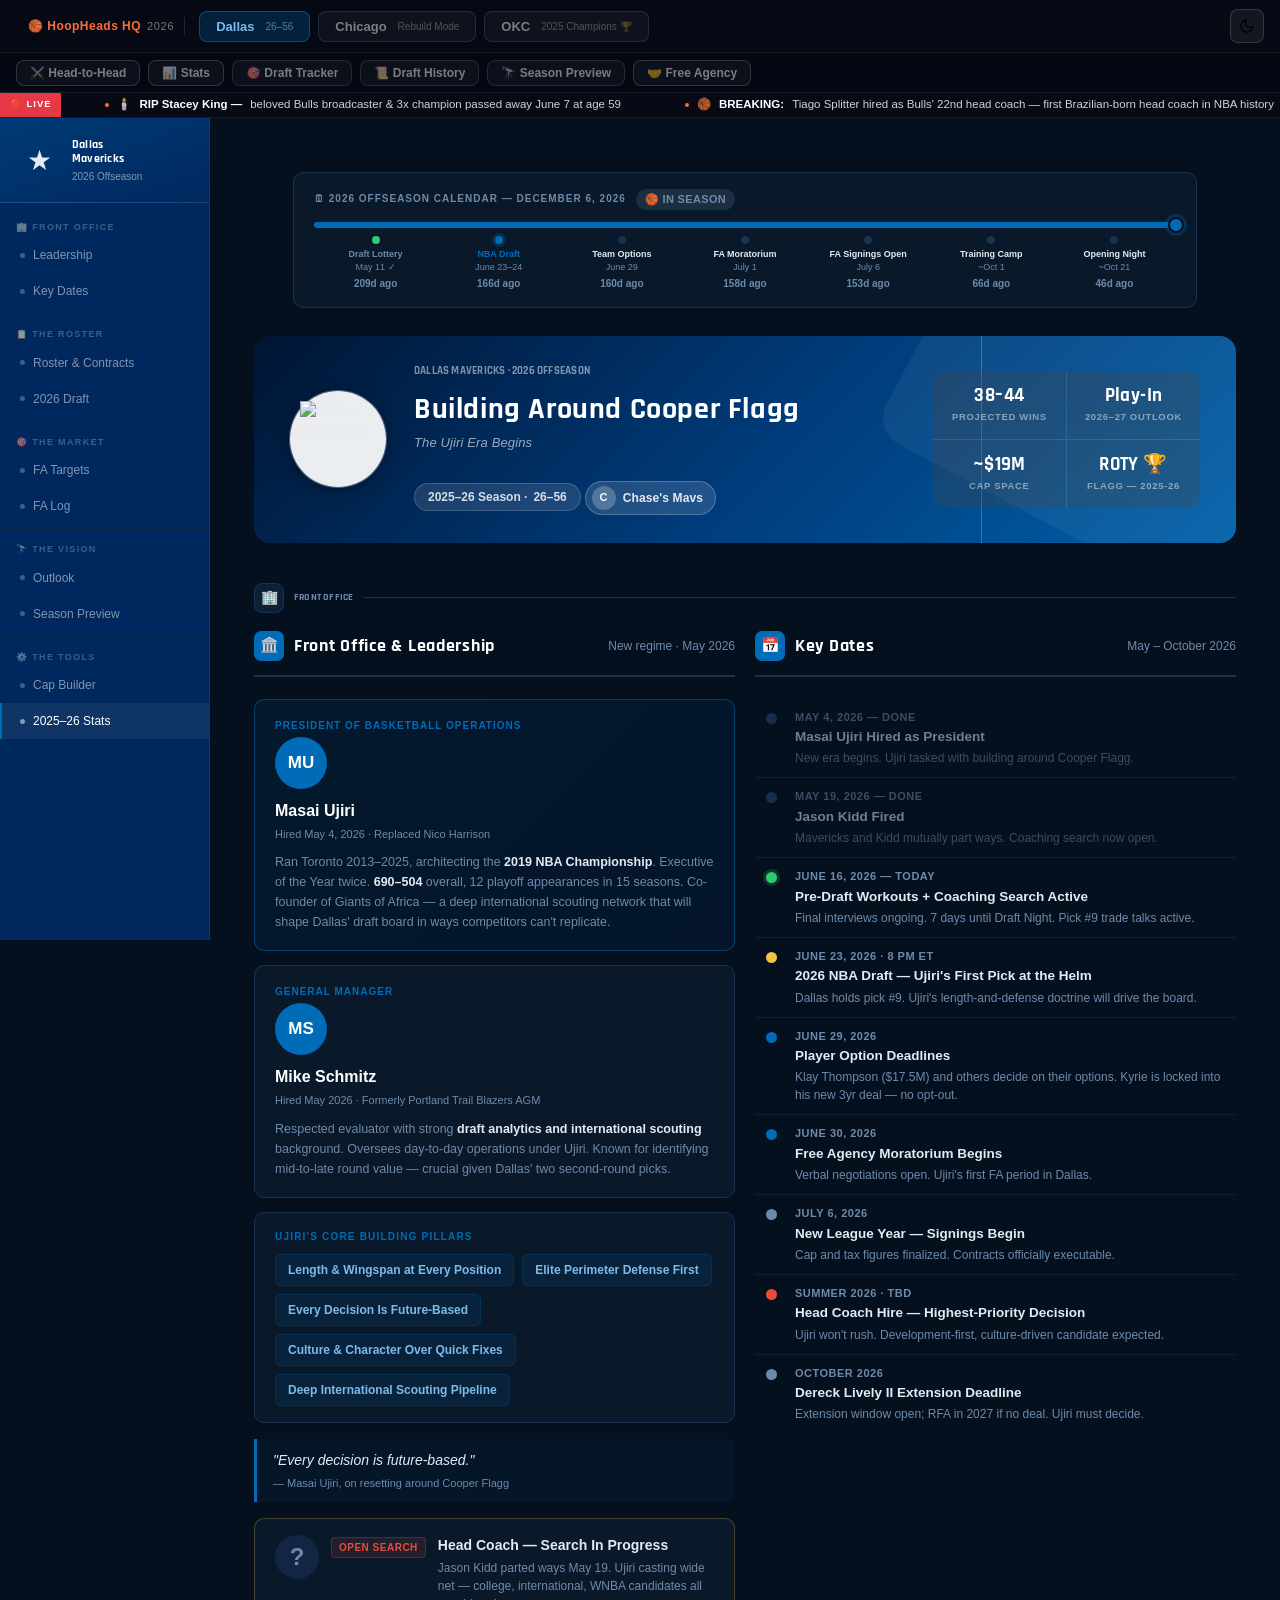
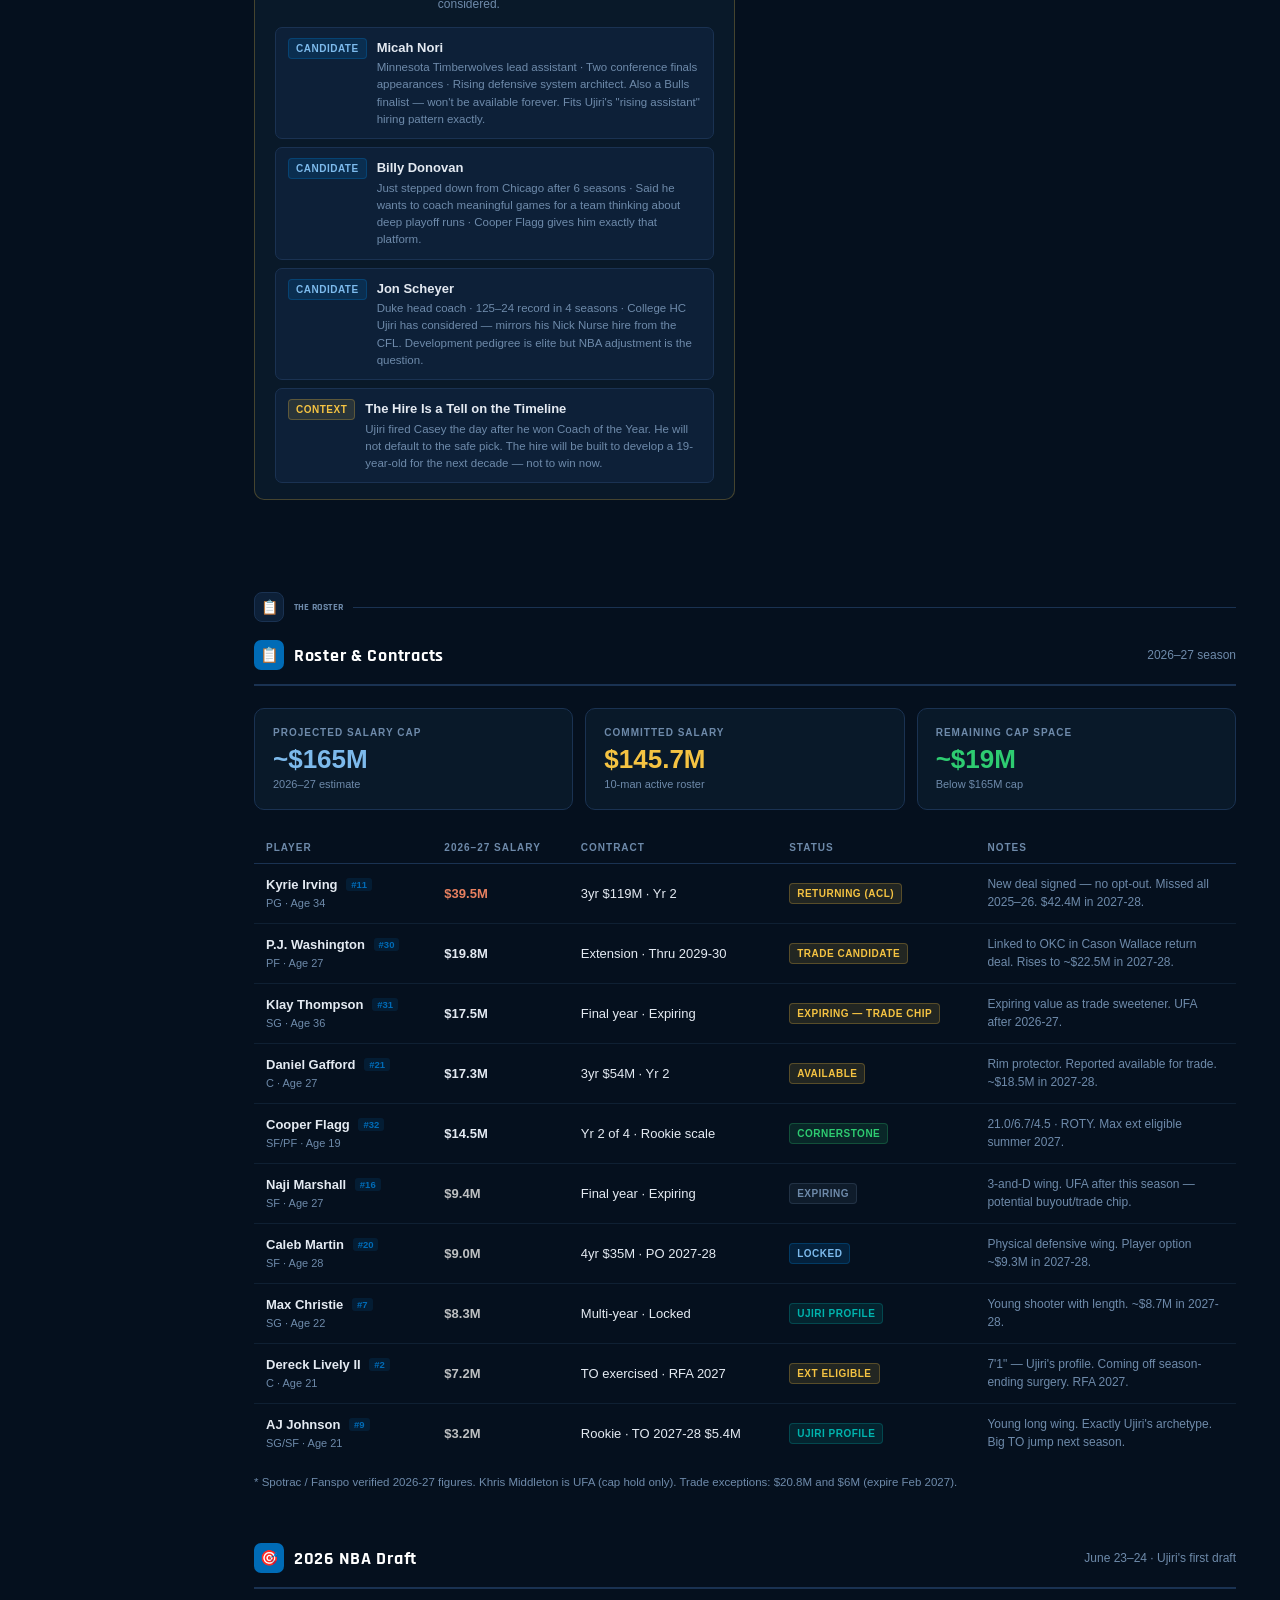
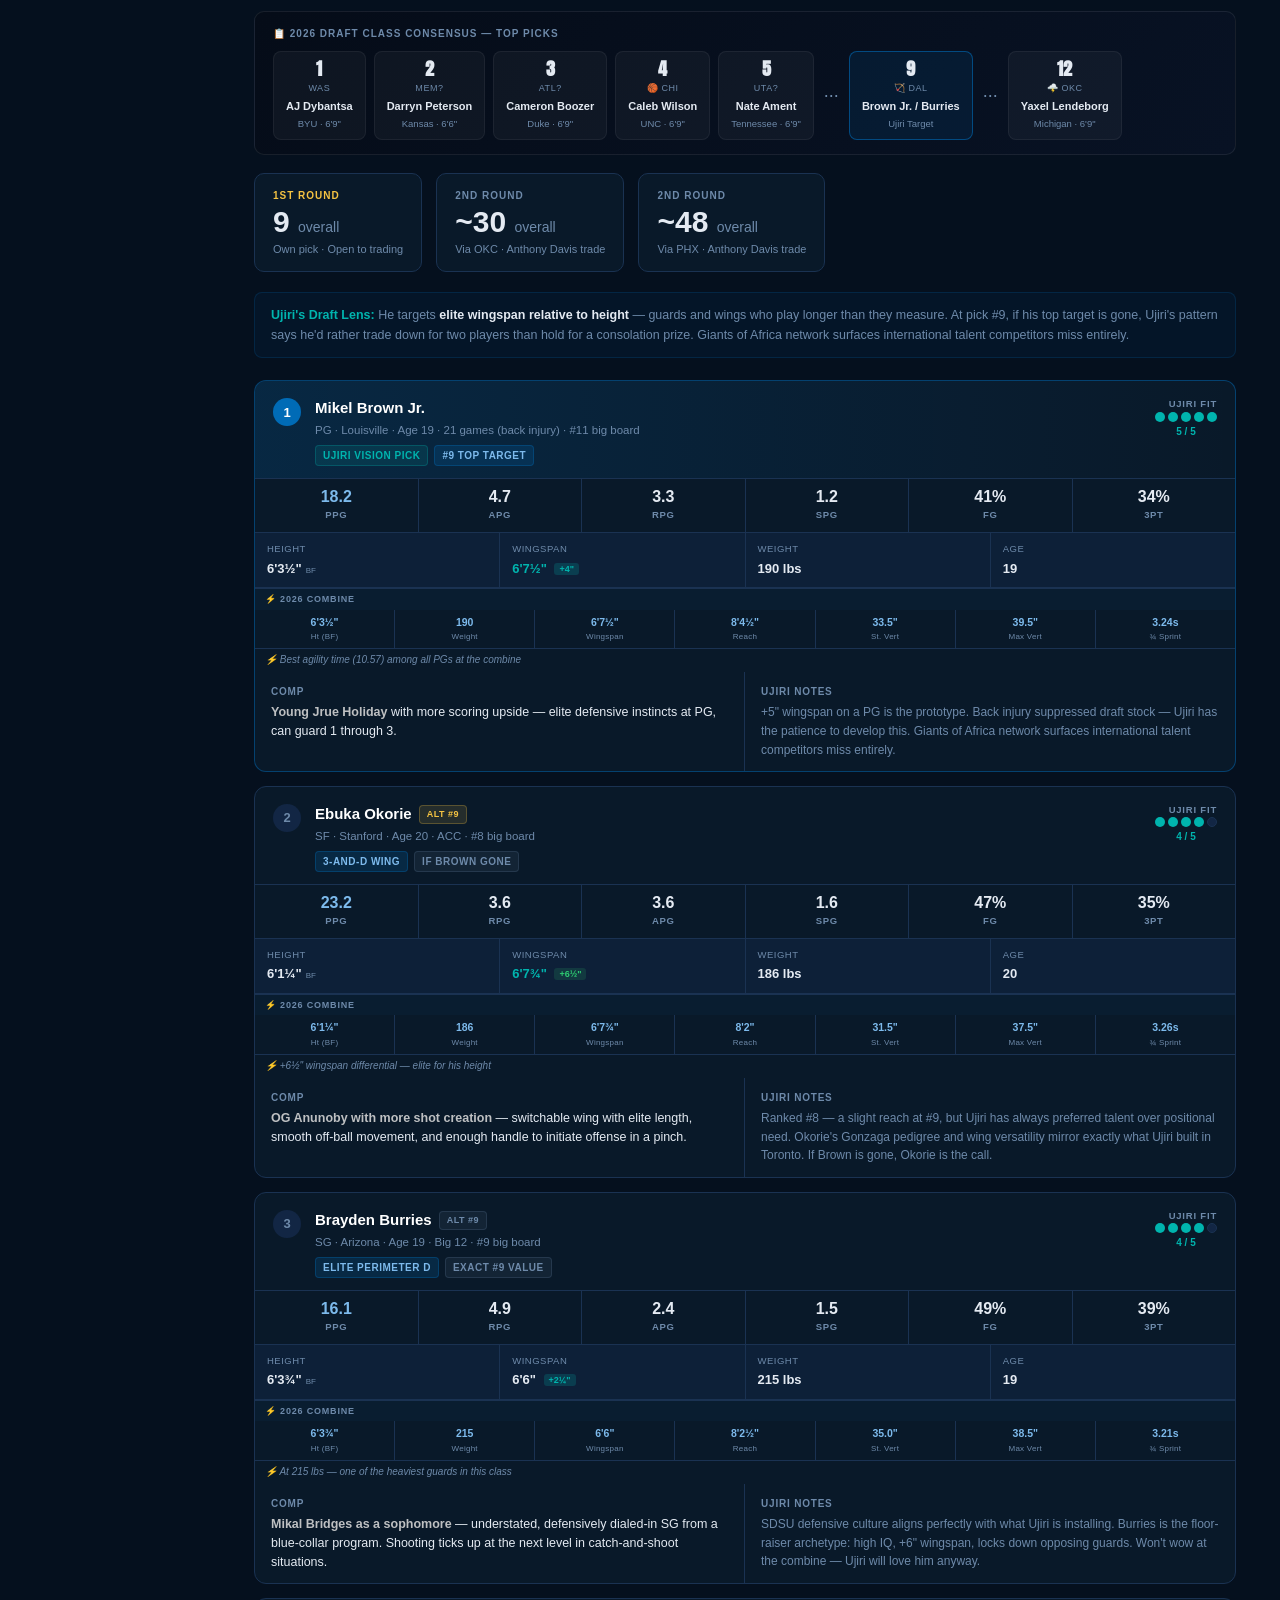
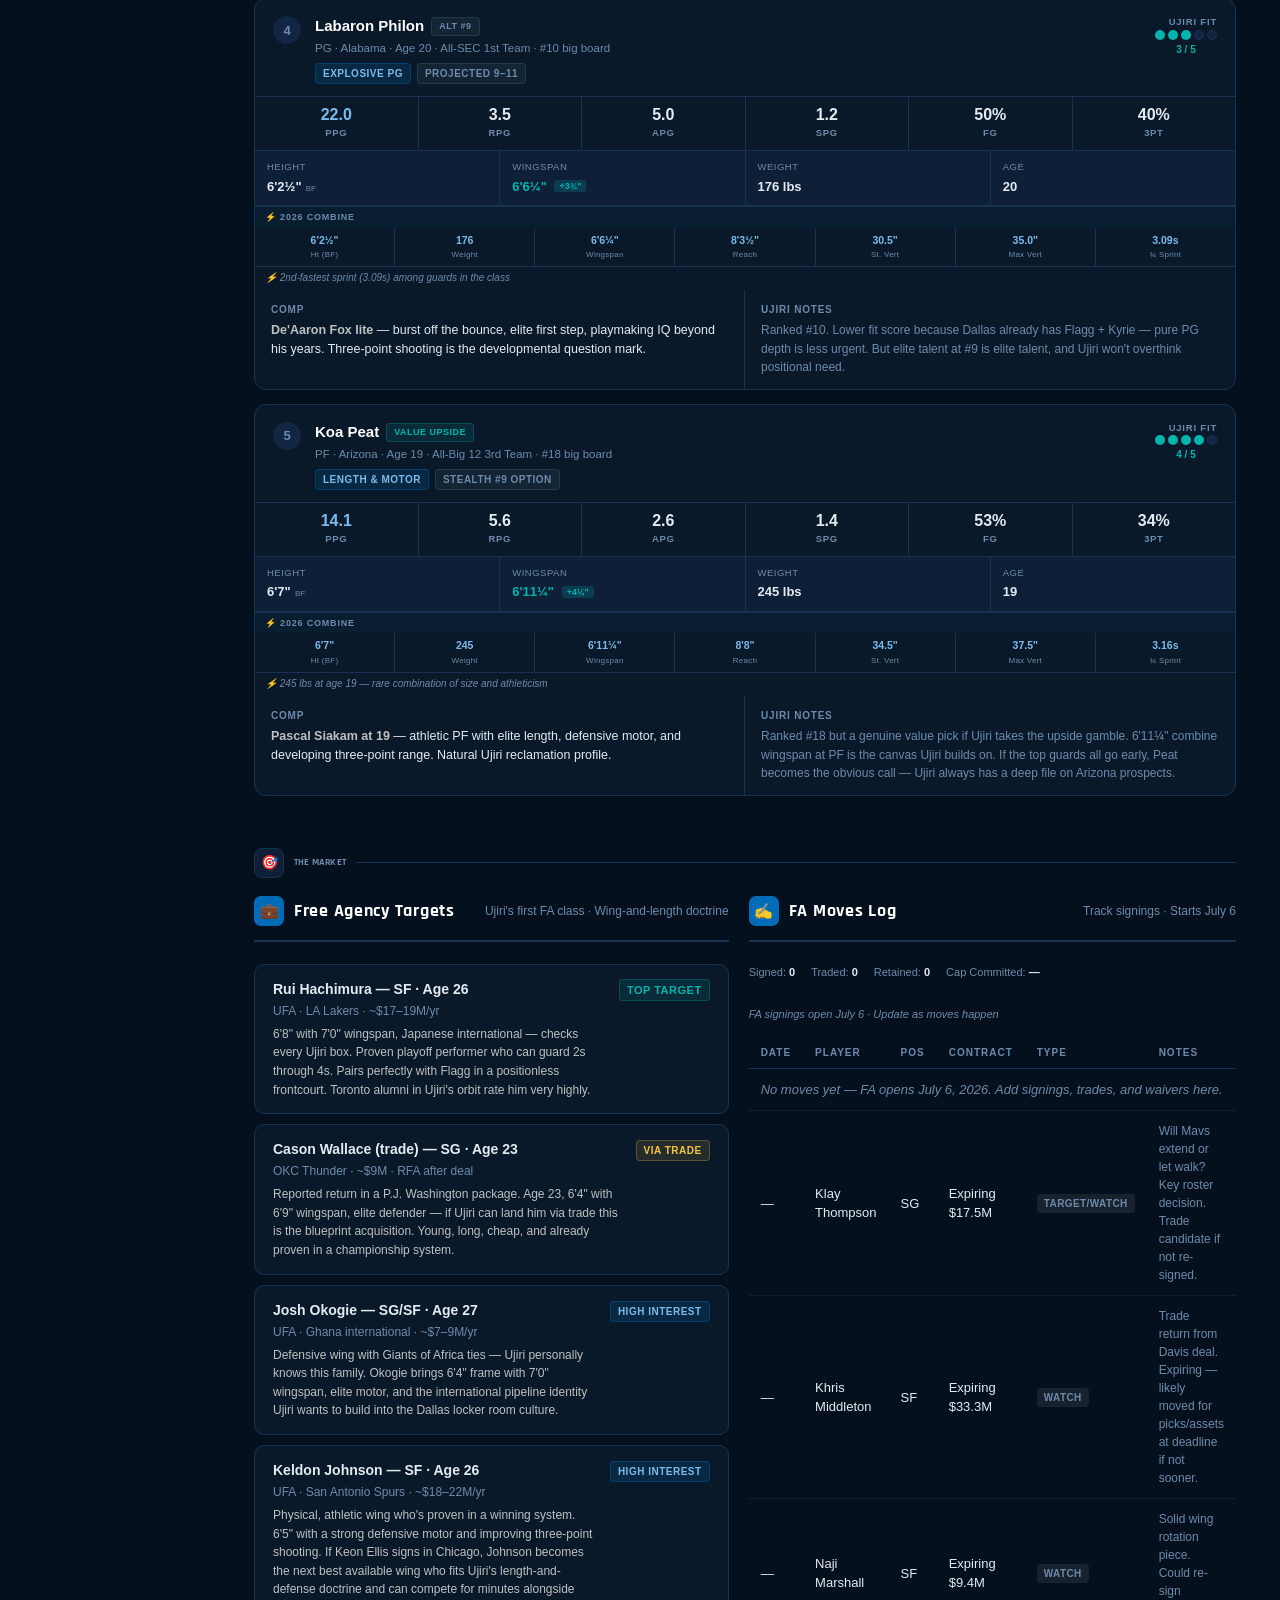
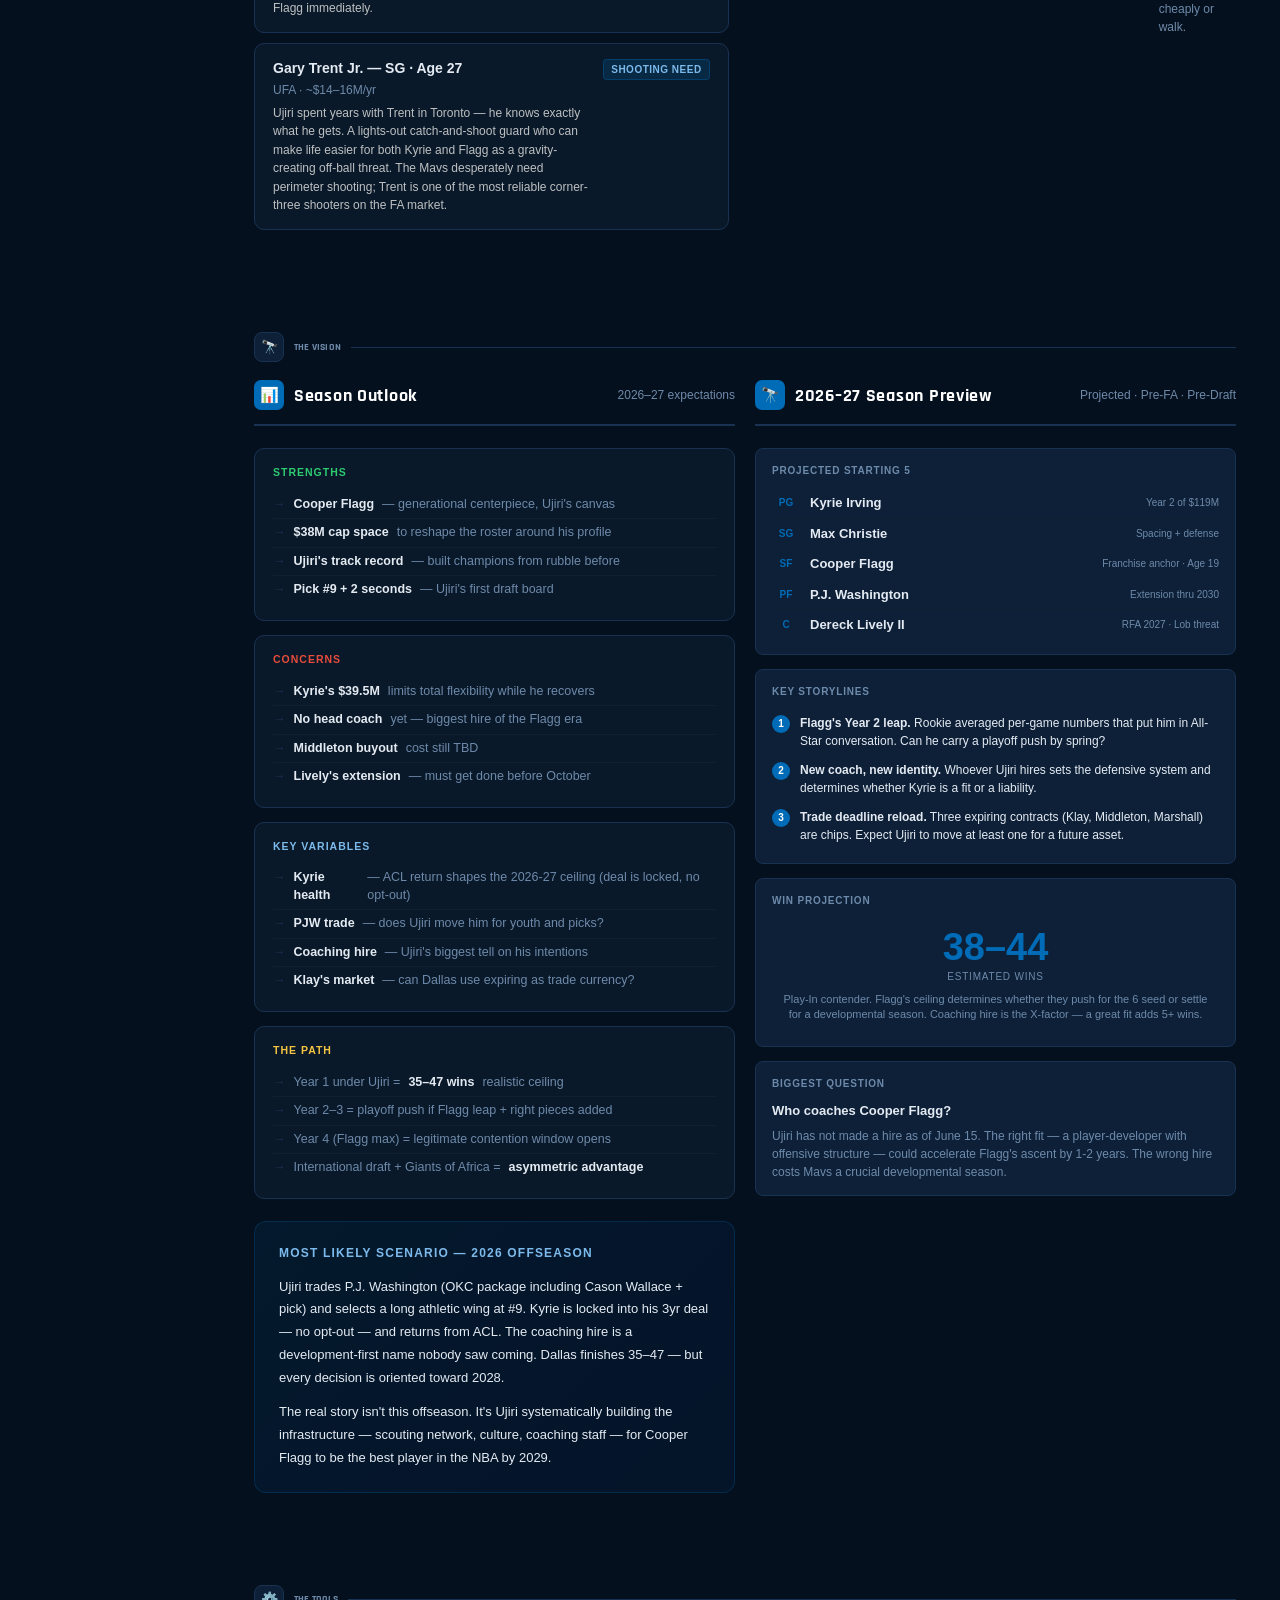
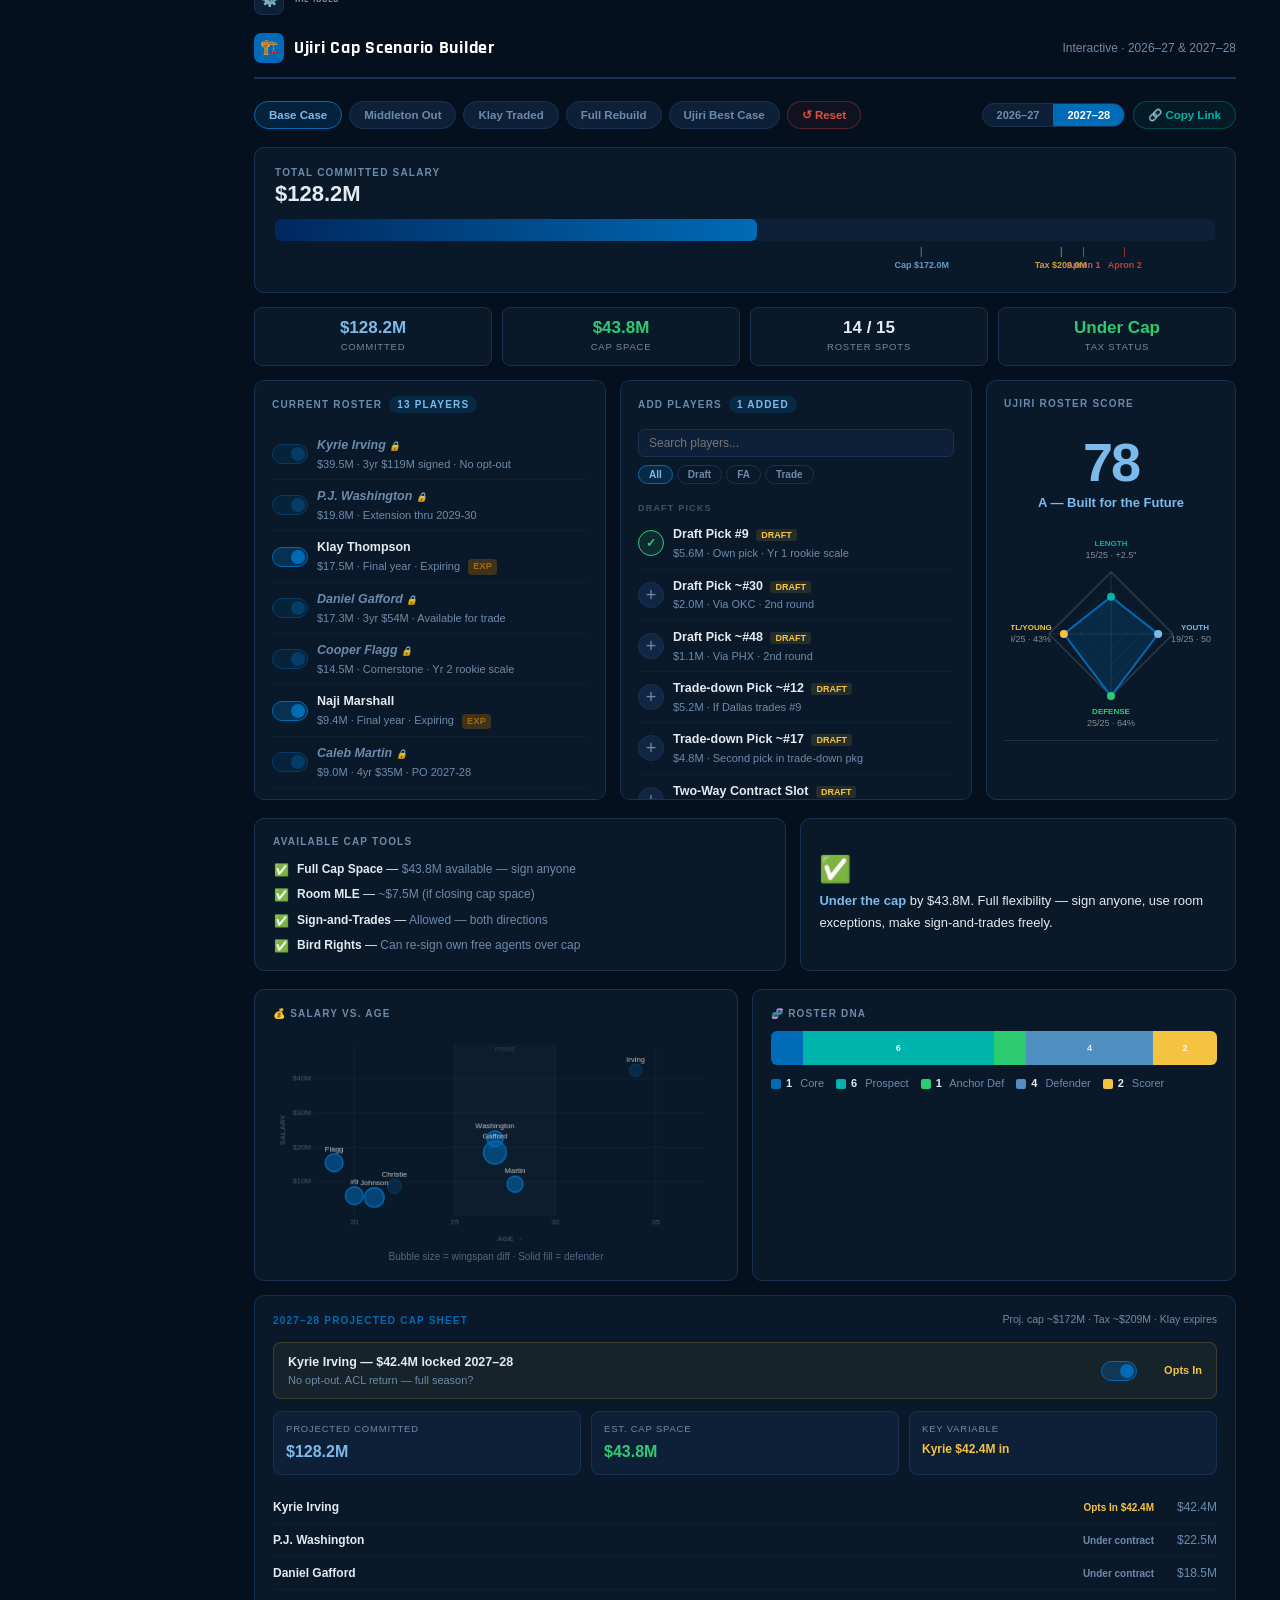
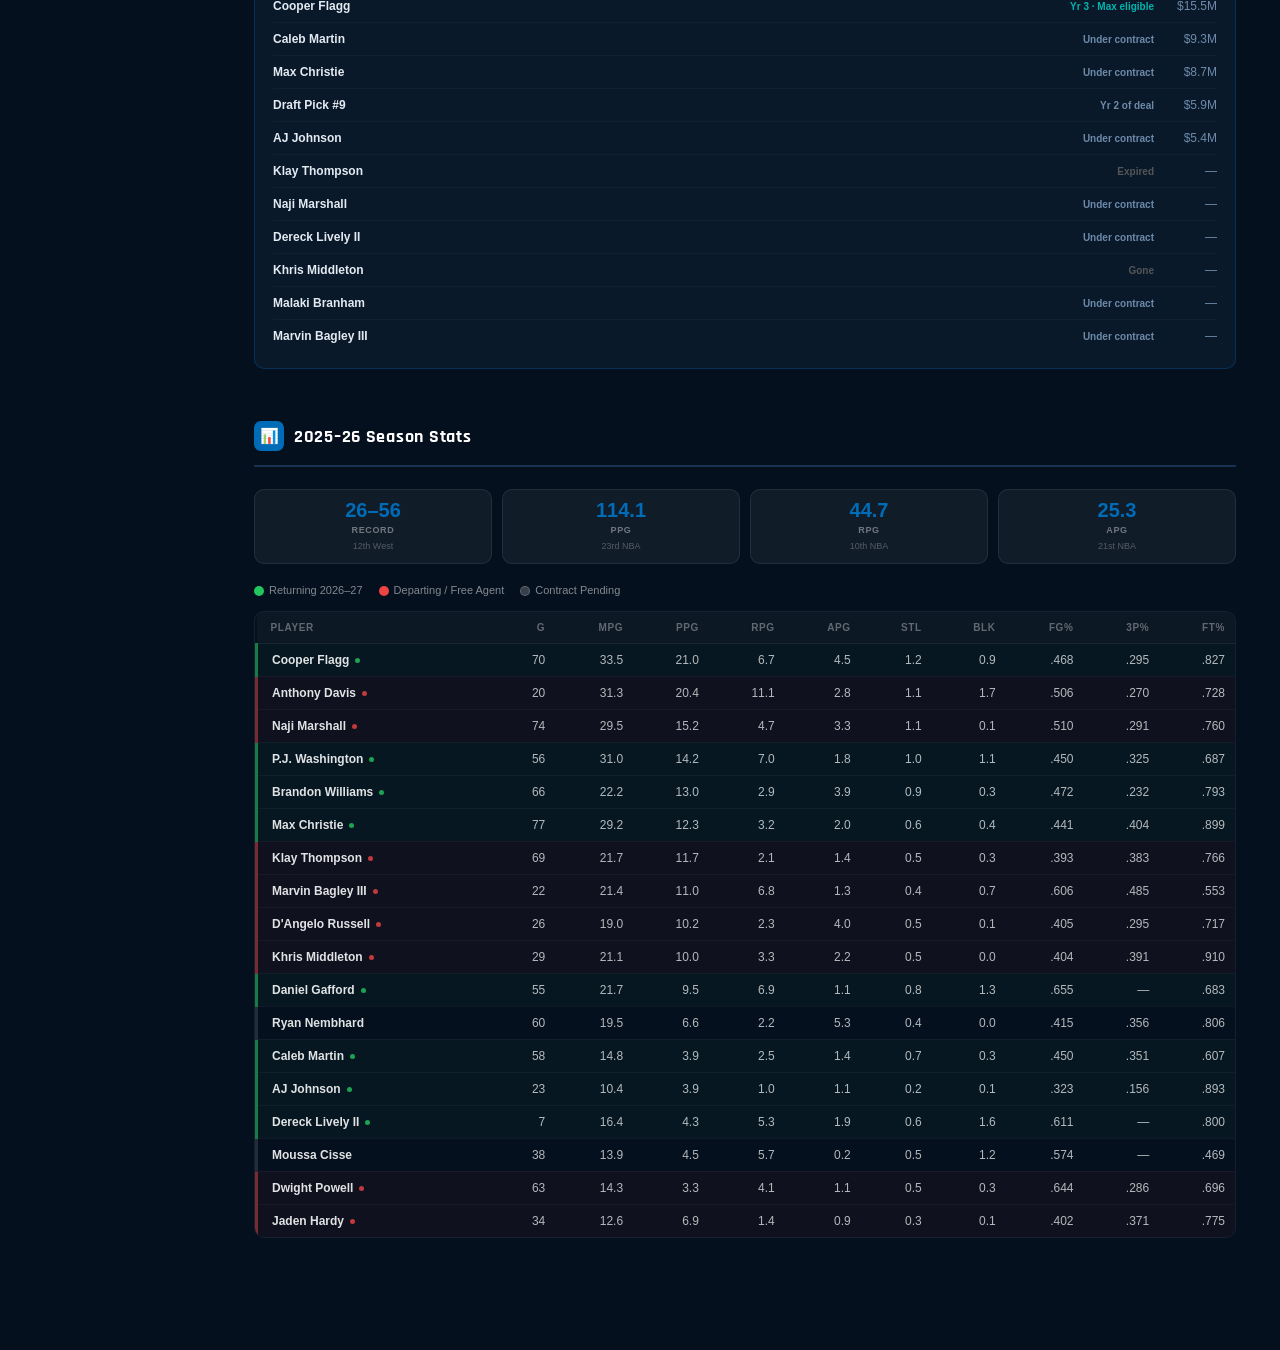
==== commit 33e93451: "Update nba_offseason_tracker_2026.html FA" ====
--- a/nba_offseason_tracker_2026.html
+++ b/nba_offseason_tracker_2026.html
@@ -135,7 +135,7 @@
 .meta-pill.silver{background:rgba(190,192,194,.1);border-color:rgba(190,192,194,.25);color:var(--silver);}
 
 /* Section */
-.section{margin-bottom:52px;scroll-margin-top:24px;}
+.section{margin-bottom:52px;scroll-margin-top:126px;}
 .section-header{display:flex;align-items:center;gap:10px;margin-bottom:22px;padding-bottom:14px;border-bottom:2px solid var(--border);}
 .section-icon{width:30px;height:30px;border-radius:7px;background:var(--team-primary);display:flex;align-items:center;justify-content:center;font-size:15px;flex-shrink:0;}
 .section-title{font-size:18px;font-weight:800;color:#fff;}
@@ -458,6 +458,12 @@
   .pc-meas{min-width:80px;flex:1 1 80px;}
   /* Reduce pick card min-width so 2 fit per row on small phones */
   .pick-card{min-width:130px;}
+  /* Section anchor scroll offset — match 114px sticky header */
+  .section{scroll-margin-top:122px;}
+  /* Kill inline horizontal padding on calendar at narrow width */
+  #offseason-cal{padding-left:0!important;padding-right:0!important;}
+  /* Section header subtitle wraps instead of getting squished */
+  .section-header{flex-wrap:wrap;}
 }
 
 /* ── Visualizations ─────────────────────────────────────────── */
@@ -1535,6 +1541,53 @@
 .dt-tl-msg{line-height:1.55;}
 .traded-badge{display:inline-block;font-size:9px;background:rgba(15,98,254,.2);border:1px solid rgba(91,156,246,.4);border-radius:3px;padding:1px 5px;color:#5b9cf6;font-weight:700;margin-left:4px;white-space:nowrap;}
 [data-light] .traded-badge{background:rgba(15,98,254,.1);color:#0043a8;border-color:rgba(0,67,168,.3);}
+
+/* ── Admin Mode bar ─────────────────────────────────────────────── */
+.dt-admin-bar{display:none;background:rgba(0,200,100,.07);border:1px solid rgba(0,200,100,.22);border-radius:12px;padding:12px 16px;margin-bottom:18px;gap:10px;flex-wrap:wrap;align-items:center;}
+.dt-admin-bar.active{display:flex;}
+.dt-admin-badge{font-size:10px;font-weight:800;text-transform:uppercase;letter-spacing:.09em;background:rgba(0,200,100,.18);border:1px solid rgba(0,200,100,.35);border-radius:20px;padding:4px 11px;color:#00c864;white-space:nowrap;flex-shrink:0;}
+.dt-otc-label{font-size:12px;font-weight:700;color:var(--text);flex-shrink:0;white-space:nowrap;overflow:hidden;text-overflow:ellipsis;max-width:240px;}
+.dt-admin-input{background:rgba(0,0,0,.22);border:1px solid rgba(0,200,100,.28);border-radius:6px;color:var(--text);font-size:13px;font-weight:600;padding:6px 10px;}
+.dt-admin-input:focus{outline:none;border-color:#00c864;box-shadow:0 0 0 2px rgba(0,200,100,.15);}
+.dt-admin-name{flex:2 1 140px;min-width:120px;}
+.dt-admin-meta{flex:1 1 110px;min-width:90px;}
+.dt-admin-confirm{background:linear-gradient(135deg,#00c864,#009a4e);border:none;border-radius:7px;color:#fff;font-size:12px;font-weight:800;padding:7px 15px;cursor:pointer;flex-shrink:0;transition:opacity .15s;white-space:nowrap;}
+.dt-admin-confirm:hover{opacity:.85;}
+.dt-admin-nav{display:flex;gap:4px;flex-shrink:0;}
+.dt-admin-nav button{background:rgba(255,255,255,.07);border:1px solid var(--border);border-radius:5px;color:var(--text);font-size:12px;padding:5px 9px;cursor:pointer;transition:background .12s;}
+.dt-admin-nav button:hover{background:rgba(255,255,255,.15);}
+.dt-admin-skip{background:transparent;border:1px solid var(--border);border-radius:7px;color:var(--muted);font-size:11px;padding:6px 11px;cursor:pointer;white-space:nowrap;flex-shrink:0;}
+.dt-admin-skip:hover{border-color:var(--muted);color:var(--text);}
+.dt-admin-exit{background:transparent;border:1px solid rgba(230,57,70,.38);border-radius:7px;color:#e63946;font-size:11px;padding:6px 11px;cursor:pointer;flex-shrink:0;margin-left:auto;}
+.dt-admin-exit:hover{background:rgba(230,57,70,.08);}
+[data-light] .dt-admin-bar{background:rgba(0,160,80,.06);border-color:rgba(0,160,80,.2);}
+[data-light] .dt-admin-input{background:rgba(255,255,255,.9);border-color:rgba(0,160,80,.3);}
+[data-light] .dt-admin-nav button{background:rgba(0,0,0,.04);}
+
+/* "On the Clock" pulsing row */
+@keyframes dtOtcPulse{0%,100%{box-shadow:inset 3px 0 0 #FF6B35;}50%{box-shadow:inset 3px 0 0 #FF6B35,0 0 10px rgba(255,107,53,.3);}}
+.dt-row.on-the-clock{background:rgba(255,107,53,.09)!important;animation:dtOtcPulse 1.8s ease-in-out infinite;}
+.dt-row.on-the-clock .dt-row-pick{color:#FF6B35!important;}
+/* Confirm flash */
+@keyframes dtFlash{from{background:rgba(0,200,100,.28);}to{background:rgba(0,200,100,.06);}}
+.dt-row.just-confirmed{animation:dtFlash .65s ease-out forwards;}
+
+/* ── Pick Activity Feed ──────────────────────────────────────────── */
+.dt-feed{background:var(--surface);border:1px solid var(--border);border-radius:12px;padding:16px 18px;margin-top:16px;}
+.dt-feed-header{display:flex;justify-content:space-between;align-items:center;font-size:11px;font-weight:700;text-transform:uppercase;letter-spacing:.07em;margin-bottom:10px;padding-bottom:8px;border-bottom:1px solid var(--border);gap:8px;}
+.dt-feed-actions{display:flex;gap:6px;align-items:center;}
+.dt-feed-action{padding:3px 10px;background:transparent;border:1px solid var(--border);border-radius:5px;color:var(--muted);font-size:10px;cursor:pointer;font-weight:600;transition:border-color .12s,color .12s;text-transform:none;letter-spacing:0;}
+.dt-feed-action:hover{border-color:var(--muted);color:var(--text);}
+.dt-feed-entry{display:grid;grid-template-columns:58px 42px 1fr;gap:8px;align-items:center;padding:7px 0;border-bottom:1px solid rgba(255,255,255,.04);}
+[data-light] .dt-feed-entry{border-bottom:1px solid rgba(0,0,0,.05);}
+.dt-feed-entry:last-child{border-bottom:none;}
+.dt-feed-time{font-size:10px;color:var(--muted);}
+.dt-feed-pick{font-weight:800;font-size:14px;text-align:center;}
+.dt-feed-player{font-weight:700;font-size:12px;}
+.dt-feed-detail{font-size:10.5px;color:var(--muted);}
+.dt-feed-empty{font-size:12px;color:var(--muted);padding:4px 0;line-height:1.6;}
+@keyframes dtFeedIn{from{opacity:0;transform:translateY(-5px);}to{opacity:1;transform:translateY(0);}}
+.dt-feed-entry.new{animation:dtFeedIn .28s ease-out forwards;}
 
 /* 2nd round section */
 .dt-second-round{margin-top:20px;}
@@ -1680,6 +1733,106 @@
 .sp-footer p{font-size:0.75rem;color:var(--muted,#888);margin:0;line-height:1.5;}
 @media(max-width:900px){.sp-grid{grid-template-columns:1fr;}#wrapper-preview{padding:16px 14px 32px;}}
 
+/* ══════════════════════════════════════════════════════════════════
+   FREE AGENCY TAB
+══════════════════════════════════════════════════════════════════ */
+.team-tab.tab-fa{border-color:rgba(255,255,255,.15);}
+.team-tab.tab-fa:hover{color:#fff;background:rgba(255,255,255,.12);}
+.team-tab.tab-fa.active{background:linear-gradient(135deg,rgba(0,200,100,.18),rgba(0,160,80,.12));border-color:rgba(0,200,100,.5);color:#00c864;}
+[data-light] .team-tab.tab-fa.active{background:rgba(0,160,80,.1);border-color:rgba(0,160,80,.4);color:#007a3d;}
+
+#wrapper-fa{max-width:1280px;margin:118px auto 0;padding:28px 24px 60px;width:100%;min-height:calc(100vh - 118px);box-sizing:border-box;}
+@media(max-width:480px){#wrapper-fa{margin-top:114px;padding:16px 14px 48px;}}
+
+/* FA header */
+.fa-header{text-align:center;margin-bottom:24px;}
+.fa-title{font-size:28px;font-weight:800;letter-spacing:-.01em;}
+.fa-sub{font-size:13px;color:var(--muted);margin-top:4px;}
+.fa-countdown{display:inline-flex;align-items:center;gap:8px;background:rgba(0,200,100,.12);border:1px solid rgba(0,200,100,.3);border-radius:20px;padding:5px 16px;margin-top:10px;font-size:13px;font-weight:700;color:#00c864;}
+.fa-header-row{display:flex;align-items:center;gap:14px;justify-content:center;margin-top:10px;flex-wrap:wrap;}
+.fa-signing-counter{font-size:12px;color:var(--muted);}
+.fa-share-btn{display:inline-flex;align-items:center;gap:6px;background:rgba(91,156,246,.1);border:1px solid rgba(91,156,246,.3);border-radius:20px;color:#5b9cf6;font-size:11px;font-weight:700;padding:4px 14px;cursor:pointer;transition:background .15s;}
+.fa-share-btn:hover{background:rgba(91,156,246,.2);}
+
+/* Our Teams strip */
+.fa-teams-strip{display:grid;grid-template-columns:repeat(3,1fr);gap:12px;margin-bottom:24px;}
+.fa-team-card{background:var(--surface);border:1px solid var(--border);border-radius:12px;padding:16px 18px;}
+.fa-team-card.mavs{border-top:3px solid #006BB6;}
+.fa-team-card.bulls{border-top:3px solid #CE1141;}
+.fa-team-card.thunder{border-top:3px solid #007AC1;}
+.fa-tc-name{font-size:11px;font-weight:700;text-transform:uppercase;letter-spacing:.08em;color:var(--muted);margin-bottom:6px;}
+.fa-tc-signings{font-size:26px;font-weight:800;line-height:1;}
+.fa-tc-label{font-size:10px;color:var(--muted);margin-top:2px;margin-bottom:8px;}
+.fa-tc-list{display:flex;flex-direction:column;gap:4px;max-height:130px;overflow-y:auto;}
+.fa-tc-signing-pill{font-size:11px;padding:4px 8px;background:rgba(255,255,255,.04);border-radius:5px;display:flex;justify-content:space-between;align-items:center;gap:6px;}
+[data-light] .fa-tc-signing-pill{background:rgba(0,0,0,.04);}
+.fa-tc-signing-name{font-weight:600;overflow:hidden;text-overflow:ellipsis;white-space:nowrap;}
+.fa-tc-signing-deal{font-size:10px;color:var(--muted);white-space:nowrap;flex-shrink:0;}
+.fa-tc-empty{font-size:11px;color:var(--muted);font-style:italic;padding:2px 0;}
+
+/* Signing board */
+.fa-board{background:var(--surface);border:1px solid var(--border);border-radius:12px;overflow:hidden;}
+.fa-board-col-header{font-size:10px;font-weight:700;text-transform:uppercase;letter-spacing:.1em;color:var(--muted);padding:9px 16px 8px;border-bottom:1px solid var(--border);background:rgba(255,255,255,.025);}
+.fa-board-header{display:grid;grid-template-columns:40px 1fr 150px 120px 100px;gap:0;background:rgba(255,255,255,.04);border-bottom:1px solid var(--border);padding:7px 16px;font-size:10px;font-weight:700;text-transform:uppercase;letter-spacing:.08em;color:var(--muted);}
+.fa-board-empty{padding:36px 20px;text-align:center;font-size:13px;color:var(--muted);line-height:1.8;}
+.fa-row{display:grid;grid-template-columns:40px 1fr 150px 120px 100px;gap:0;padding:8px 16px;border-bottom:1px solid rgba(255,255,255,.04);align-items:center;transition:background .12s;}
+[data-light] .fa-row{border-bottom:1px solid rgba(0,0,0,.05);}
+.fa-row:last-child{border-bottom:none;}
+.fa-row:hover{background:rgba(255,255,255,.02);}
+.fa-row.our-mavs{box-shadow:inset 3px 0 0 #006BB6;background:rgba(0,107,182,.07);}
+.fa-row.our-bulls{box-shadow:inset 3px 0 0 #CE1141;background:rgba(206,17,65,.07);}
+.fa-row.our-thunder{box-shadow:inset 3px 0 0 #007AC1;background:rgba(0,122,193,.07);}
+[data-light] .fa-row.our-mavs{background:rgba(0,107,182,.06);}
+[data-light] .fa-row.our-bulls{background:rgba(206,17,65,.06);}
+[data-light] .fa-row.our-thunder{background:rgba(0,122,193,.06);}
+.fa-row-num{font-size:14px;font-weight:800;color:var(--muted);}
+.fa-row-player{font-weight:700;font-size:13px;}
+.fa-row-time{font-size:10px;color:var(--muted);margin-top:2px;}
+.fa-row-team{font-size:12px;font-weight:600;}
+.fa-row-contract{font-size:12px;color:var(--muted);}
+.fa-deal-badge{display:inline-block;font-size:9px;font-weight:700;padding:2px 7px;border-radius:10px;letter-spacing:.04em;text-transform:uppercase;white-space:nowrap;}
+.fa-deal-max{background:rgba(255,165,0,.15);border:1px solid rgba(255,165,0,.4);color:#ffb300;}
+.fa-deal-supermax{background:rgba(255,107,53,.18);border:1px solid rgba(255,107,53,.45);color:#FF6B35;}
+.fa-deal-mle{background:rgba(91,156,246,.15);border:1px solid rgba(91,156,246,.4);color:#5b9cf6;}
+.fa-deal-biannual{background:rgba(160,100,255,.15);border:1px solid rgba(160,100,255,.4);color:#a064ff;}
+.fa-deal-minimum{background:rgba(150,150,150,.1);border:1px solid rgba(150,150,150,.3);color:var(--muted);}
+.fa-deal-twoway{background:rgba(130,80,230,.15);border:1px solid rgba(130,80,230,.4);color:#a060f0;}
+.fa-deal-sat{background:rgba(0,200,100,.12);border:1px solid rgba(0,200,100,.35);color:#00c864;}
+.fa-deal-extension{background:rgba(255,200,0,.12);border:1px solid rgba(255,200,0,.35);color:#ffc800;}
+@keyframes faRowIn{from{opacity:0;transform:translateX(-8px);}to{opacity:1;transform:translateX(0);}}
+.fa-row.new{animation:faRowIn .3s ease-out forwards;}
+
+/* FA Admin bar */
+.fa-admin-bar{display:none;background:rgba(0,200,100,.07);border:1px solid rgba(0,200,100,.22);border-radius:12px;padding:12px 16px;margin-bottom:18px;gap:10px;flex-wrap:wrap;align-items:center;}
+.fa-admin-bar.active{display:flex;}
+.fa-admin-badge{font-size:10px;font-weight:800;text-transform:uppercase;letter-spacing:.09em;background:rgba(0,200,100,.18);border:1px solid rgba(0,200,100,.35);border-radius:20px;padding:4px 11px;color:#00c864;white-space:nowrap;flex-shrink:0;}
+.fa-admin-label{font-size:12px;font-weight:700;color:var(--text);flex-shrink:0;white-space:nowrap;}
+.fa-admin-input{background:rgba(0,0,0,.22);border:1px solid rgba(0,200,100,.28);border-radius:6px;color:var(--text);font-size:13px;font-weight:600;padding:6px 10px;}
+.fa-admin-input:focus{outline:none;border-color:#00c864;box-shadow:0 0 0 2px rgba(0,200,100,.15);}
+.fa-admin-select{background:rgba(0,0,0,.22);border:1px solid rgba(0,200,100,.28);border-radius:6px;color:var(--text);font-size:13px;padding:6px 10px;}
+.fa-admin-select:focus{outline:none;border-color:#00c864;}
+.fa-admin-player{flex:2 1 140px;min-width:120px;}
+.fa-admin-contract{flex:1 1 100px;min-width:80px;}
+.fa-admin-confirm{background:linear-gradient(135deg,#00c864,#009a4e);border:none;border-radius:7px;color:#fff;font-size:12px;font-weight:800;padding:7px 15px;cursor:pointer;flex-shrink:0;transition:opacity .15s;white-space:nowrap;}
+.fa-admin-confirm:hover{opacity:.85;}
+.fa-admin-undo{background:transparent;border:1px solid var(--border);border-radius:7px;color:var(--muted);font-size:11px;padding:6px 11px;cursor:pointer;white-space:nowrap;flex-shrink:0;}
+.fa-admin-undo:hover{border-color:var(--muted);color:var(--text);}
+.fa-admin-exit{background:transparent;border:1px solid rgba(230,57,70,.38);border-radius:7px;color:#e63946;font-size:11px;padding:6px 11px;cursor:pointer;flex-shrink:0;margin-left:auto;}
+.fa-admin-exit:hover{background:rgba(230,57,70,.08);}
+[data-light] .fa-admin-bar{background:rgba(0,160,80,.06);border-color:rgba(0,160,80,.2);}
+[data-light] .fa-admin-input,[data-light] .fa-admin-select{background:rgba(255,255,255,.9);border-color:rgba(0,160,80,.3);}
+
+@media(max-width:820px){.fa-teams-strip{grid-template-columns:1fr;}}
+@media(max-width:720px){
+  .fa-board-header,.fa-row{grid-template-columns:36px 1fr 110px 90px;}
+  .fa-board-header .fa-bh-deal,.fa-row .fa-row-deal{display:none;}
+}
+@media(max-width:480px){
+  .fa-board-header,.fa-row{grid-template-columns:32px 1fr 90px;}
+  .fa-board-header .fa-bh-deal,.fa-row .fa-row-deal,
+  .fa-board-header .fa-bh-contract,.fa-row .fa-row-contract{display:none;}
+}
+
 </style>
 </head>
 <body>
@@ -1723,6 +1876,9 @@
     <button class="team-tab tab-preview" onclick="switchTeam('preview')">
       🔭 Season Preview
     </button>
+    <button class="team-tab tab-fa" onclick="switchTeam('fa')">
+      🤝 Free Agency
+    </button>
   </div>
 </div>
 
@@ -4142,7 +4298,7 @@
 
 function switchTeam(team) {
   // ── URL hash deep-linking ────────────────────────────────────
-  const _hashSlug={mavs:'dallas',bulls:'chicago',thunder:'okc',h2h:'h2h',stats:'stats',draft:'draft','draft-history':'history',preview:'preview'};
+  const _hashSlug={mavs:'dallas',bulls:'chicago',thunder:'okc',h2h:'h2h',stats:'stats',draft:'draft','draft-history':'history',preview:'preview',fa:'fa'};
   try{history.replaceState(null,'','#'+(_hashSlug[team]||team));}catch(e){}
   // Hide all wrappers (flex team wrappers + block h2h wrapper)
   document.querySelectorAll('.wrapper').forEach(w => w.style.display = 'none');
@@ -4156,6 +4312,8 @@
   if (dhWrap) dhWrap.style.display = 'none';
   const spWrap = document.getElementById('wrapper-preview');
   if (spWrap) spWrap.style.display = 'none';
+  const faWrap = document.getElementById('wrapper-fa');
+  if (faWrap) faWrap.style.display = 'none';
 
   document.querySelectorAll('.team-tab').forEach(t => t.classList.remove('active'));
   const activeTab = document.querySelector('.team-tab.tab-' + team);
@@ -4194,6 +4352,12 @@
     if (spWrap) spWrap.style.display = 'block';
     currentTeam = team;
     if (window._spInit) window._spInit();
+    return;
+  }
+
+  if (team === 'fa') {
+    if (faWrap) faWrap.style.display = 'block';
+    currentTeam = team;
     return;
   }
 
@@ -4251,11 +4415,23 @@
   }catch(e){}
 })();
 
-// ── Restore tab from URL hash on page load ───────────────────
+// ── Restore team / section from URL hash on page load ─────────
 (function(){
-  const _slugTeam={dallas:'mavs',chicago:'bulls',okc:'thunder',h2h:'h2h',stats:'stats',draft:'draft',history:'draft-history',preview:'preview'};
-  const _hash=window.location.hash.slice(1).toLowerCase();
-  if(_hash&&_slugTeam[_hash])switchTeam(_slugTeam[_hash]);
+  const _slugTeam={dallas:'mavs',chicago:'bulls',okc:'thunder',h2h:'h2h',stats:'stats',draft:'draft',history:'draft-history',preview:'preview',fa:'fa'};
+  const _raw=window.location.hash.slice(1);
+  const _hash=_raw.toLowerCase();
+  if(!_hash) return;
+  // Direct slug match (team tabs + tool tabs)
+  if(_slugTeam[_hash]){switchTeam(_slugTeam[_hash]);return;}
+  // Section anchor: mavs-*, bulls-*, thunder-* → switch team, then scroll into view
+  const _m=_hash.match(/^(mavs|bulls|thunder)-/);
+  if(_m){
+    switchTeam(_m[1]);
+    requestAnimationFrame(()=>{
+      const el=document.getElementById(_raw);
+      if(el) el.scrollIntoView({behavior:'instant',block:'start'});
+    });
+  }
 })();
 
 // ═══════════════════════════ TEAM DATA ════════════════════════════════
@@ -5183,6 +5359,12 @@
   document.getElementById('dt-player-meta').value = '';
   document.getElementById('dt-pick-num').value = '';
   dtUpdatePickCounter();
+  // Persist + feed + flash
+  dtSavePick(pickNum, name, meta);
+  dtInitRowTeamNames();
+  dtFeedAdd(pickNum, name, meta, (_dtRTN && _dtRTN[pickNum]) || '');
+  var _fr = document.getElementById('row-'+pickNum);
+  if(_fr){ _fr.classList.remove('just-confirmed'); void _fr.offsetWidth; _fr.classList.add('just-confirmed'); }
 }
 
 function dtResetPick() {
@@ -5254,6 +5436,9 @@
   document.getElementById('dt-player-meta').value = '';
   document.getElementById('dt-pick-num').value = '';
   dtUpdatePickCounter();
+  // Also clear persisted state and feed display
+  dtClearStorage();
+  dtFeedClear();
 }
 
 // ── Trade Feature ────────────────────────────────────────────
@@ -5431,6 +5616,288 @@
   if (log) log.style.display = 'none';
 }
 
+// ══════════════════════════════════════════════════════════════════
+// ADMIN MODE · LIVE LOGGING · PERSISTENCE
+// ══════════════════════════════════════════════════════════════════
+var dtAdminActive = false;
+var dtOtcPick = 1;
+var _dtRTN = {};           // pick# → team name (lazy)
+var _dtStorageKey = 'hh-draft-2026';
+
+// Lazy-init team name lookup from DOM
+function dtInitRowTeamNames() {
+  if (Object.keys(_dtRTN).length) return;
+  document.querySelectorAll('#wrapper-draft .dt-row[data-pick]').forEach(function(r) {
+    var p = parseInt(r.getAttribute('data-pick'));
+    var el = r.querySelector('.dt-row-team');
+    if (p && el) _dtRTN[p] = el.textContent.trim();
+  });
+}
+
+// ── Admin activate / deactivate ───────────────────────────────────
+function dtAdminToggle() {
+  if (dtAdminActive) { dtAdminDeactivate(); return; }
+  var code = prompt('Enter draft admin code:');
+  if (code === null || code.trim() !== '2026') return;
+  dtAdminActivate();
+}
+
+function dtAdminActivate() {
+  dtInitRowTeamNames();
+  dtAdminActive = true;
+  document.getElementById('dt-admin-bar').classList.add('active');
+  dtOtcPick = dtFindNextUnconfirmed(1);
+  dtAdminSetOtc(dtOtcPick);
+}
+
+function dtAdminDeactivate() {
+  dtAdminActive = false;
+  document.getElementById('dt-admin-bar').classList.remove('active');
+  document.querySelectorAll('.dt-row.on-the-clock').forEach(function(r) {
+    r.classList.remove('on-the-clock');
+  });
+}
+
+// ── Set "On the Clock" pick ───────────────────────────────────────
+function dtAdminSetOtc(n) {
+  dtInitRowTeamNames();
+  n = Math.max(1, Math.min(60, n));
+  dtOtcPick = n;
+  dtSelectedPick = n;
+  document.querySelectorAll('.dt-row.on-the-clock').forEach(function(r) {
+    r.classList.remove('on-the-clock');
+  });
+  var row = document.getElementById('row-' + n);
+  if (row && !row.classList.contains('selected')) {
+    row.classList.add('on-the-clock');
+    row.scrollIntoView({ behavior: 'smooth', block: 'center' });
+  }
+  var lbl = document.getElementById('dt-otc-label');
+  if (lbl) lbl.textContent = 'On the Clock: Pick #' + n + (_dtRTN[n] ? ' — ' + _dtRTN[n] : '');
+  // Pre-fill consensus meta in admin bar
+  var cons = dtConsensus[n];
+  var metaEl = document.getElementById('dt-admin-meta');
+  if (cons && metaEl && !metaEl.value) metaEl.value = cons.meta || '';
+  var nameEl = document.getElementById('dt-admin-name');
+  if (nameEl) { nameEl.value = ''; nameEl.focus(); }
+  // Sync the existing pick panel fields
+  var numEl = document.getElementById('dt-pick-num');
+  var pname = document.getElementById('pname-' + n);
+  var pmeta = document.getElementById('pmeta-' + n);
+  if (numEl) numEl.value = n;
+  if (pname) {
+    var curName = pname.textContent.replace(/[🏹🏀🌩️]\s*OUR PICK/,'').trim();
+    var panelName = document.getElementById('dt-player-name');
+    if (panelName) panelName.value = curName;
+  }
+  if (pmeta) {
+    var curMeta = pmeta.textContent.replace(/✓ LOCKED IN · /,'').trim();
+    var panelMeta = document.getElementById('dt-player-meta');
+    if (panelMeta) panelMeta.value = curMeta;
+  }
+  // Highlight row as editing in board
+  document.querySelectorAll('.dt-row.editing').forEach(function(r) { r.classList.remove('editing'); });
+  if (row) row.classList.add('editing');
+}
+
+// ── Admin confirm / skip / nav ────────────────────────────────────
+function dtAdminConfirm() {
+  var name = (document.getElementById('dt-admin-name').value || '').trim();
+  if (!name) { document.getElementById('dt-admin-name').focus(); return; }
+  var meta = (document.getElementById('dt-admin-meta').value || '').trim();
+  // Sync to panel and call standard confirm
+  var panelName = document.getElementById('dt-player-name');
+  var panelMeta = document.getElementById('dt-player-meta');
+  if (panelName) panelName.value = name;
+  if (panelMeta) panelMeta.value = meta;
+  dtSelectedPick = dtOtcPick;
+  dtConfirmPick();
+  // Clear admin input fields
+  var nameEl = document.getElementById('dt-admin-name');
+  var metaEl = document.getElementById('dt-admin-meta');
+  if (nameEl) nameEl.value = '';
+  if (metaEl) metaEl.value = '';
+  // Advance to next unconfirmed
+  var next = dtFindNextUnconfirmed(dtOtcPick + 1);
+  if (next <= 60) {
+    dtAdminSetOtc(next);
+  } else {
+    var lbl = document.getElementById('dt-otc-label');
+    if (lbl) lbl.innerHTML = '🎉 All 60 picks logged!';
+    document.querySelectorAll('.dt-row.on-the-clock').forEach(function(r) { r.classList.remove('on-the-clock'); });
+  }
+}
+
+function dtAdminSkip() {
+  var next = dtFindNextUnconfirmed(dtOtcPick + 1);
+  if (next <= 60) dtAdminSetOtc(next);
+}
+
+function dtAdminNav(dir) {
+  var target = Math.max(1, Math.min(60, dtOtcPick + dir));
+  dtAdminSetOtc(target);
+}
+
+function dtFindNextUnconfirmed(startFrom) {
+  for (var i = startFrom; i <= 60; i++) {
+    var r = document.getElementById('row-' + i);
+    if (r && !r.classList.contains('selected')) return i;
+  }
+  return 61;
+}
+
+// ── localStorage persistence ──────────────────────────────────────
+function dtSavePick(pickNum, name, meta) {
+  try {
+    var saved = JSON.parse(localStorage.getItem(_dtStorageKey) || '{}');
+    saved[pickNum] = { name: name, meta: meta, ts: Date.now() };
+    localStorage.setItem(_dtStorageKey, JSON.stringify(saved));
+  } catch(e) {}
+}
+
+function dtClearStorage() {
+  try { localStorage.removeItem(_dtStorageKey); } catch(e) {}
+}
+
+function dtApplyPickToBoard(pickNum, name, meta) {
+  var pname  = document.getElementById('pname-' + pickNum);
+  var pmeta  = document.getElementById('pmeta-' + pickNum);
+  var row    = document.getElementById('row-' + pickNum);
+  var btn    = document.getElementById('btn-' + pickNum);
+  var btnTxt = document.getElementById('btn-txt-' + pickNum);
+  var sumEl  = document.getElementById('summary-' + pickNum);
+  if (!pname) return;
+  var ourTeam = row ? (row.getAttribute('data-our') || '') : '';
+  var ourBadge = '';
+  if (ourTeam) {
+    var ic = ourTeam === 'mavs' ? '🏹' : ourTeam === 'bulls' ? '🏀' : '🌩️';
+    ourBadge = ' <span style="font-size:9px;background:rgba(255,107,53,.2);border:1px solid rgba(255,107,53,.4);border-radius:3px;padding:1px 5px;color:#FF6B35;font-weight:700;margin-left:4px;">' + ic + ' OUR PICK</span>';
+  }
+  pname.innerHTML = name + ourBadge;
+  if (pmeta) pmeta.innerHTML = '<span style="color:#00c864;font-weight:600;">✓ LOCKED IN</span> · ' + meta;
+  if (row)   { row.classList.add('selected'); row.classList.remove('editing', 'on-the-clock'); }
+  if (btn)   btn.classList.add('done');
+  if (btnTxt) btnTxt.textContent = '✅ Done';
+  if (sumEl) { sumEl.textContent = name; sumEl.className = 'dt-pick-name confirmed'; }
+}
+
+function dtLoadSavedPicks() {
+  dtInitRowTeamNames();
+  try {
+    var saved = JSON.parse(localStorage.getItem(_dtStorageKey) || '{}');
+    var keys = Object.keys(saved).map(Number).sort(function(a,b){ return a - b; });
+    if (!keys.length) return;
+    keys.forEach(function(n) {
+      var p = saved[n];
+      dtApplyPickToBoard(n, p.name, p.meta);
+      dtFeedAdd(n, p.name, p.meta, _dtRTN[n] || '', new Date(p.ts), true);
+    });
+    dtUpdatePickCounter();
+  } catch(e) {}
+}
+
+// ── Activity Feed ─────────────────────────────────────────────────
+function dtFeedAdd(pickNum, name, meta, team, dateObj, silent) {
+  var container = document.getElementById('dt-feed-entries');
+  if (!container) return;
+  var emptyMsg = container.querySelector('.dt-feed-empty');
+  if (emptyMsg) emptyMsg.remove();
+  var d = dateObj || new Date();
+  var timeStr = d.toLocaleTimeString('en-US', { hour: 'numeric', minute: '2-digit' });
+  var row = document.getElementById('row-' + pickNum);
+  var ourTeam = row ? (row.getAttribute('data-our') || '') : '';
+  var pickColor = ourTeam === 'mavs' ? '#409fd8' : ourTeam === 'bulls' ? '#e85c80' : ourTeam === 'thunder' ? '#50aadf' : 'var(--muted)';
+  var entry = document.createElement('div');
+  entry.className = 'dt-feed-entry' + (silent ? '' : ' new');
+  entry.innerHTML =
+    '<div class="dt-feed-time">' + timeStr + '</div>' +
+    '<div class="dt-feed-pick" style="color:' + pickColor + ';">#' + pickNum + '</div>' +
+    '<div><div class="dt-feed-player">' + name + '</div>' +
+    '<div class="dt-feed-detail">' + (meta || '') + (team ? ' &middot; ' + team : '') + '</div></div>';
+  container.insertBefore(entry, container.firstChild);
+}
+
+function dtFeedClear() {
+  var container = document.getElementById('dt-feed-entries');
+  if (container) container.innerHTML = '<div class="dt-feed-empty">No picks confirmed yet. Click ✏️ Edit on any board row to log a pick — or press <b>Shift+Alt+D</b> on draft night to open Admin Mode for fast keyboard logging.</div>';
+}
+
+// ── Share state via URL ───────────────────────────────────────────
+function dtShareState() {
+  try {
+    var saved = localStorage.getItem(_dtStorageKey) || '{}';
+    var encoded = btoa(unescape(encodeURIComponent(saved)));
+    var base = window.location.href.split('#')[0];
+    var url = base + '#draft?state=' + encoded;
+    if (navigator.clipboard && navigator.clipboard.writeText) {
+      navigator.clipboard.writeText(url).then(function() {
+        alert('📤 Share link copied!\n\nSend to friends — they open it to see the current draft board state.');
+      }).catch(function() { prompt('Copy this share link:', url); });
+    } else {
+      prompt('Copy this share link:', url);
+    }
+  } catch(e) { alert('Could not generate share link.'); }
+}
+
+// Import state from URL hash on page load
+(function() {
+  try {
+    var hash = window.location.hash || '';
+    var m = hash.match(/[?&]state=([A-Za-z0-9+/=]+)/);
+    if (!m) return;
+    var decoded = decodeURIComponent(escape(atob(m[1])));
+    var imported = JSON.parse(decoded);
+    var existing = JSON.parse(localStorage.getItem(_dtStorageKey) || '{}');
+    Object.keys(imported).forEach(function(k) { existing[k] = imported[k]; });
+    localStorage.setItem(_dtStorageKey, JSON.stringify(existing));
+  } catch(e) {}
+})();
+
+// ── Keyboard shortcut: Shift+Alt+D → Admin Mode ───────────────────
+document.addEventListener('keydown', function(e) {
+  if (e.shiftKey && e.altKey && (e.key === 'd' || e.key === 'D')) {
+    var dw = document.getElementById('wrapper-draft');
+    if (dw && dw.style.display !== 'none') {
+      e.preventDefault();
+      dtAdminToggle();
+    }
+  }
+});
+
+// ── Admin form keyboard nav ───────────────────────────────────────
+(function() {
+  function wireAdminKeys() {
+    var nameEl = document.getElementById('dt-admin-name');
+    var metaEl = document.getElementById('dt-admin-meta');
+    if (!nameEl || !metaEl) return;
+    nameEl.addEventListener('keydown', function(e) {
+      if (e.key === 'Enter') {
+        if (!metaEl.value.trim()) { metaEl.focus(); }
+        else { dtAdminConfirm(); }
+      }
+      if (e.key === 'Tab' && !e.shiftKey) { e.preventDefault(); metaEl.focus(); }
+    });
+    metaEl.addEventListener('keydown', function(e) {
+      if (e.key === 'Enter') dtAdminConfirm();
+    });
+  }
+  if (document.readyState === 'loading') {
+    document.addEventListener('DOMContentLoaded', wireAdminKeys);
+  } else {
+    wireAdminKeys();
+  }
+})();
+
+// ── Load persisted picks on page ready ───────────────────────────
+(function() {
+  function loadOnReady() { setTimeout(dtLoadSavedPicks, 150); }
+  if (document.readyState === 'loading') {
+    document.addEventListener('DOMContentLoaded', loadOnReady);
+  } else {
+    loadOnReady();
+  }
+})();
+
 // ── Draft night countdown
 function dtUpdateCountdown() {
   var el = document.getElementById('dt-countdown');
@@ -5454,6 +5921,22 @@
      LIVE DRAFT TRACKER
 ════════════════════════════════════════════════════════════════════ -->
 <div id="wrapper-draft" style="display:none;">
+
+  <!-- ── Admin Mode Bar (hidden — Shift+Alt+D to activate) ───── -->
+  <div class="dt-admin-bar" id="dt-admin-bar">
+    <div class="dt-admin-badge">🔐 Admin Mode</div>
+    <div class="dt-otc-label" id="dt-otc-label">On the Clock: Pick #1</div>
+    <input class="dt-admin-input dt-admin-name" id="dt-admin-name" type="text" placeholder="Player name…" autocomplete="off" spellcheck="false">
+    <input class="dt-admin-input dt-admin-meta" id="dt-admin-meta" type="text" placeholder="Pos · School · Ht" autocomplete="off" spellcheck="false">
+    <button class="dt-admin-confirm" onclick="dtAdminConfirm()">✅ Confirm</button>
+    <div class="dt-admin-nav">
+      <button onclick="dtAdminNav(-1)" title="← Previous pick">◀</button>
+      <button onclick="dtAdminNav(1)" title="Next pick →">▶</button>
+    </div>
+    <button class="dt-admin-skip" onclick="dtAdminSkip()">Skip →</button>
+    <button class="dt-admin-exit" onclick="dtAdminDeactivate()">✕ Exit Admin</button>
+  </div>
+
   <div class="dt-header">
     <div class="dt-title">🎯 2026 NBA Draft — Live Tracker</div>
     <div class="dt-sub">June 23, 2026 · 8 PM ET · ESPN / ABC · Barclays Center, Brooklyn</div>
@@ -5616,6 +6099,21 @@
         <div class="dt-tl-empty">No trades logged yet. Switch to the &#128256; Log a Trade tab, enter picks &amp; players on both sides, and confirm.</div>
       </div>
     </div>
+
+    <!-- ── Live Pick Activity Feed ────────────────────────────── -->
+    <div class="dt-feed" id="dt-feed">
+      <div class="dt-feed-header">
+        <span>📋 Live Pick Log</span>
+        <div class="dt-feed-actions">
+          <button class="dt-feed-action" onclick="dtShareState()" title="Copy shareable link with current board state">📤 Share</button>
+          <button class="dt-feed-action" onclick="dtFeedClear()">Clear log</button>
+        </div>
+      </div>
+      <div id="dt-feed-entries">
+        <div class="dt-feed-empty">No picks confirmed yet. Click ✏️ Edit on any board row to log a pick — or press <b>Shift+Alt+D</b> on draft night to open Admin Mode for fast keyboard logging.</div>
+      </div>
+    </div>
+
   </div>
 </div>
 
@@ -6007,6 +6505,123 @@
 </div><!-- /#wrapper-preview -->
 
 
+<!-- ═══════════════════════════════════════════════════════════════════
+     FREE AGENCY TAB
+     ═══════════════════════════════════════════════════════════════════ -->
+<div id="wrapper-fa" style="display:none;">
+
+  <!-- Admin bar (Shift+Alt+F → code 2026) -->
+  <div class="fa-admin-bar" id="fa-admin-bar">
+    <div class="fa-admin-badge">🔐 Admin Mode</div>
+    <span class="fa-admin-label">Log Signing:</span>
+    <input class="fa-admin-input fa-admin-player" id="fa-admin-player" type="text" placeholder="Player name…" autocomplete="off" spellcheck="false">
+    <select class="fa-admin-select" id="fa-admin-team" style="flex:1 1 130px;min-width:110px;">
+      <option value="">Team…</option>
+      <option value="mavs">🏹 Dallas Mavericks</option>
+      <option value="bulls">🏀 Chicago Bulls</option>
+      <option value="thunder">🌩️ OKC Thunder</option>
+      <option disabled>──────────────</option>
+      <option value="hawks">Atlanta Hawks</option>
+      <option value="celtics">Boston Celtics</option>
+      <option value="nets">Brooklyn Nets</option>
+      <option value="hornets">Charlotte Hornets</option>
+      <option value="cavs">Cleveland Cavaliers</option>
+      <option value="nuggets">Denver Nuggets</option>
+      <option value="pistons">Detroit Pistons</option>
+      <option value="warriors">Golden State Warriors</option>
+      <option value="rockets">Houston Rockets</option>
+      <option value="pacers">Indiana Pacers</option>
+      <option value="clippers">LA Clippers</option>
+      <option value="lakers">LA Lakers</option>
+      <option value="grizzlies">Memphis Grizzlies</option>
+      <option value="heat">Miami Heat</option>
+      <option value="bucks">Milwaukee Bucks</option>
+      <option value="wolves">Minnesota Timberwolves</option>
+      <option value="pelicans">New Orleans Pelicans</option>
+      <option value="knicks">New York Knicks</option>
+      <option value="magic">Orlando Magic</option>
+      <option value="sixers">Philadelphia 76ers</option>
+      <option value="suns">Phoenix Suns</option>
+      <option value="blazers">Portland Trail Blazers</option>
+      <option value="kings">Sacramento Kings</option>
+      <option value="spurs">San Antonio Spurs</option>
+      <option value="raptors">Toronto Raptors</option>
+      <option value="jazz">Utah Jazz</option>
+      <option value="wizards">Washington Wizards</option>
+    </select>
+    <input class="fa-admin-input fa-admin-contract" id="fa-admin-contract" type="text" placeholder="e.g. 3yr/$48M" autocomplete="off" style="flex:1 1 110px;min-width:90px;">
+    <select class="fa-admin-select" id="fa-admin-deal" style="flex:0 0 auto;">
+      <option value="max">Max</option>
+      <option value="supermax">Supermax</option>
+      <option value="mle" selected>MLE</option>
+      <option value="biannual">Bi-Annual</option>
+      <option value="minimum">Minimum</option>
+      <option value="twoway">Two-Way</option>
+      <option value="sat">Sign-and-Trade</option>
+      <option value="extension">Extension</option>
+    </select>
+    <button class="fa-admin-confirm" onclick="faAdminConfirm()">✅ Log Signing</button>
+    <button class="fa-admin-undo" onclick="faAdminUndo()">↩ Undo</button>
+    <button class="fa-admin-exit" onclick="faAdminDeactivate()">✕ Exit Admin</button>
+  </div>
+
+  <!-- Header -->
+  <div class="fa-header">
+    <div class="fa-title">🤝 2026 NBA Free Agency</div>
+    <div class="fa-sub">Opens July 1, 2026 · 6 PM ET &nbsp;·&nbsp; Moratorium ends June 30</div>
+    <div class="fa-countdown" id="fa-countdown">⏱ Loading countdown…</div>
+    <div class="fa-header-row">
+      <div class="fa-signing-counter">Signings logged: <b id="fa-sign-count">0</b></div>
+      <button class="fa-share-btn" onclick="faShareState()">📤 Share Board</button>
+    </div>
+  </div>
+
+  <!-- Our Teams Summary Strip -->
+  <div class="fa-teams-strip">
+    <div class="fa-team-card mavs">
+      <div class="fa-tc-name">🏹 Dallas Mavericks</div>
+      <div class="fa-tc-signings" id="fa-count-mavs">0</div>
+      <div class="fa-tc-label">signings logged</div>
+      <div class="fa-tc-list" id="fa-list-mavs">
+        <div class="fa-tc-empty">No signings yet</div>
+      </div>
+    </div>
+    <div class="fa-team-card bulls">
+      <div class="fa-tc-name">🏀 Chicago Bulls</div>
+      <div class="fa-tc-signings" id="fa-count-bulls">0</div>
+      <div class="fa-tc-label">signings logged</div>
+      <div class="fa-tc-list" id="fa-list-bulls">
+        <div class="fa-tc-empty">No signings yet</div>
+      </div>
+    </div>
+    <div class="fa-team-card thunder">
+      <div class="fa-tc-name">🌩️ OKC Thunder</div>
+      <div class="fa-tc-signings" id="fa-count-thunder">0</div>
+      <div class="fa-tc-label">signings logged</div>
+      <div class="fa-tc-list" id="fa-list-thunder">
+        <div class="fa-tc-empty">No signings yet</div>
+      </div>
+    </div>
+  </div>
+
+  <!-- Signing Board -->
+  <div class="fa-board" id="fa-board">
+    <div class="fa-board-col-header">Live Signing Board · All Teams</div>
+    <div class="fa-board-header">
+      <div>#</div>
+      <div>Player</div>
+      <div>Team</div>
+      <div class="fa-bh-contract">Contract</div>
+      <div class="fa-bh-deal">Deal Type</div>
+    </div>
+    <div id="fa-board-entries">
+      <div class="fa-board-empty">No signings logged yet.<br>Press <b>Shift+Alt+F</b> on July 1 to open Admin Mode — then log each signing as it's reported live.</div>
+    </div>
+  </div>
+
+</div><!-- /#wrapper-fa -->
+
+
 <script>
 // ── Season Preview ─────────────────────────────────────────────────────────
 (function(){
@@ -6059,5 +6674,277 @@
 })();
 </script>
 
+<script>
+// ══════════════════════════════════════════════════════════════════
+// FREE AGENCY — ADMIN MODE + LIVE LOGGING
+// ══════════════════════════════════════════════════════════════════
+var faAdminActive = false;
+var _faStorageKey = 'hh-fa-2026';
+var _faSignings = [];
+
+var _faTeamNames = {
+  mavs:'Dallas Mavericks',bulls:'Chicago Bulls',thunder:'OKC Thunder',
+  hawks:'Atlanta Hawks',celtics:'Boston Celtics',nets:'Brooklyn Nets',
+  hornets:'Charlotte Hornets',cavs:'Cleveland Cavaliers',nuggets:'Denver Nuggets',
+  pistons:'Detroit Pistons',warriors:'Golden State Warriors',rockets:'Houston Rockets',
+  pacers:'Indiana Pacers',clippers:'LA Clippers',lakers:'LA Lakers',
+  grizzlies:'Memphis Grizzlies',heat:'Miami Heat',bucks:'Milwaukee Bucks',
+  wolves:'Minnesota Timberwolves',pelicans:'New Orleans Pelicans',knicks:'New York Knicks',
+  magic:'Orlando Magic',sixers:'Philadelphia 76ers',suns:'Phoenix Suns',
+  blazers:'Portland Trail Blazers',kings:'Sacramento Kings',spurs:'San Antonio Spurs',
+  raptors:'Toronto Raptors',jazz:'Utah Jazz',wizards:'Washington Wizards'
+};
+var _faOurTeams = {mavs:1,bulls:1,thunder:1};
+var _faDealLabels = {
+  max:'Max',supermax:'Supermax',mle:'MLE',biannual:'Bi-Annual',
+  minimum:'Min',twoway:'Two-Way',sat:'S&T',extension:'Extension'
+};
+var _faTeamIcons = {mavs:'🏹',bulls:'🏀',thunder:'🌩️'};
+
+// ── Admin activate / deactivate ───────────────────────────────────
+function faAdminToggle() {
+  if (faAdminActive) { faAdminDeactivate(); return; }
+  var code = prompt('Enter FA admin code:');
+  if (code === null || code.trim() !== '2026') return;
+  faAdminActivate();
+}
+
+function faAdminActivate() {
+  faAdminActive = true;
+  document.getElementById('fa-admin-bar').classList.add('active');
+  setTimeout(function() {
+    var el = document.getElementById('fa-admin-player');
+    if (el) el.focus();
+  }, 80);
+}
+
+function faAdminDeactivate() {
+  faAdminActive = false;
+  document.getElementById('fa-admin-bar').classList.remove('active');
+}
+
+// ── Log a signing ─────────────────────────────────────────────────
+function faAdminConfirm() {
+  var player = (document.getElementById('fa-admin-player').value || '').trim();
+  if (!player) { document.getElementById('fa-admin-player').focus(); return; }
+  var team     = document.getElementById('fa-admin-team').value || '';
+  var contract = (document.getElementById('fa-admin-contract').value || '').trim();
+  var deal     = document.getElementById('fa-admin-deal').value || 'minimum';
+
+  var signing = { id: Date.now(), player: player, team: team, contract: contract, deal: deal, ts: Date.now() };
+  _faSignings.push(signing);
+  faSaveSignings();
+  faRenderSigning(signing, true);
+  faUpdateTeamStrip();
+  faUpdateSigningCount();
+
+  // Clear player + contract, keep team + deal for fast repeat-entry
+  document.getElementById('fa-admin-player').value = '';
+  document.getElementById('fa-admin-contract').value = '';
+  document.getElementById('fa-admin-player').focus();
+}
+
+function faAdminUndo() {
+  if (!_faSignings.length) return;
+  var last = _faSignings[_faSignings.length - 1];
+  if (!confirm('Remove last signing: ' + last.player + '?')) return;
+  _faSignings.pop();
+  faSaveSignings();
+  faRebuildBoard();
+  faUpdateTeamStrip();
+  faUpdateSigningCount();
+}
+
+// ── Render one row ────────────────────────────────────────────────
+function faRenderSigning(signing, isNew) {
+  var container = document.getElementById('fa-board-entries');
+  var emptyMsg = container ? container.querySelector('.fa-board-empty') : null;
+  if (emptyMsg) emptyMsg.remove();
+
+  var num      = _faSignings.indexOf(signing) + 1;
+  var d        = new Date(signing.ts);
+  var timeStr  = d.toLocaleTimeString('en-US', { hour: 'numeric', minute: '2-digit' });
+  var slug     = signing.team || '';
+  var teamName = _faTeamNames[slug] || slug || '—';
+  var isOur    = !!_faOurTeams[slug];
+  var ourCls   = isOur ? ' our-' + slug : '';
+  var dealCls  = 'fa-deal-' + (signing.deal || 'minimum');
+  var dealLbl  = _faDealLabels[signing.deal] || signing.deal || '';
+  var teamIcon = isOur ? (_faTeamIcons[slug] || '') + ' ' : '';
+
+  var row = document.createElement('div');
+  row.className = 'fa-row' + ourCls + (isNew ? ' new' : '');
+  row.setAttribute('data-fa-id', signing.id);
+  row.innerHTML =
+    '<div class="fa-row-num">' + num + '</div>' +
+    '<div><div class="fa-row-player">' + signing.player + '</div>' +
+    '<div class="fa-row-time">' + timeStr + '</div></div>' +
+    '<div class="fa-row-team">' + teamIcon + teamName + '</div>' +
+    '<div class="fa-row-contract fa-bh-contract">' + (signing.contract || '—') + '</div>' +
+    '<div class="fa-row-deal fa-bh-deal"><span class="fa-deal-badge ' + dealCls + '">' + dealLbl + '</span></div>';
+
+  // Prepend — newest signing appears at top
+  if (container) container.insertBefore(row, container.firstChild);
+}
+
+// ── Rebuild full board from _faSignings ───────────────────────────
+function faRebuildBoard() {
+  var container = document.getElementById('fa-board-entries');
+  if (!container) return;
+  container.innerHTML = '';
+  if (!_faSignings.length) {
+    container.innerHTML = '<div class="fa-board-empty">No signings logged yet.<br>Press <b>Shift+Alt+F</b> on July 1 to open Admin Mode.</div>';
+    return;
+  }
+  // Iterate oldest→newest with prepend → newest ends up at top
+  _faSignings.forEach(function(s) { faRenderSigning(s, false); });
+}
+
+// ── Our-teams summary strip ───────────────────────────────────────
+function faUpdateTeamStrip() {
+  ['mavs', 'bulls', 'thunder'].forEach(function(t) {
+    var list    = _faSignings.filter(function(s) { return s.team === t; });
+    var countEl = document.getElementById('fa-count-' + t);
+    var listEl  = document.getElementById('fa-list-' + t);
+    if (countEl) countEl.textContent = list.length;
+    if (listEl) {
+      if (!list.length) {
+        listEl.innerHTML = '<div class="fa-tc-empty">No signings yet</div>';
+      } else {
+        listEl.innerHTML = list.slice(-5).reverse().map(function(s) {
+          return '<div class="fa-tc-signing-pill">' +
+            '<span class="fa-tc-signing-name">' + s.player + '</span>' +
+            '<span class="fa-tc-signing-deal">' + (s.contract || (_faDealLabels[s.deal] || '')) + '</span></div>';
+        }).join('');
+      }
+    }
+  });
+}
+
+function faUpdateSigningCount() {
+  var el = document.getElementById('fa-sign-count');
+  if (el) el.textContent = _faSignings.length;
+}
+
+// ── localStorage ──────────────────────────────────────────────────
+function faSaveSignings() {
+  try { localStorage.setItem(_faStorageKey, JSON.stringify(_faSignings)); } catch(e) {}
+}
+
+function faLoadSignings() {
+  try {
+    var saved = JSON.parse(localStorage.getItem(_faStorageKey) || '[]');
+    if (!Array.isArray(saved) || !saved.length) return;
+    _faSignings = saved;
+    faRebuildBoard();
+    faUpdateTeamStrip();
+    faUpdateSigningCount();
+  } catch(e) {}
+}
+
+// ── Share board state via URL ─────────────────────────────────────
+function faShareState() {
+  try {
+    var encoded = btoa(unescape(encodeURIComponent(JSON.stringify(_faSignings))));
+    var base = window.location.href.split('#')[0];
+    var url  = base + '#fa?state=' + encoded;
+    if (navigator.clipboard && navigator.clipboard.writeText) {
+      navigator.clipboard.writeText(url).then(function() {
+        alert('📤 FA board link copied!\nSend to friends — they open it to see your signing board.');
+      }).catch(function() { prompt('Copy this FA share link:', url); });
+    } else {
+      prompt('Copy this FA share link:', url);
+    }
+  } catch(e) { alert('Could not generate share link.'); }
+}
+
+// Import FA state from URL hash on page load
+(function() {
+  try {
+    var hash = window.location.hash || '';
+    var m = hash.match(/^#fa[?&]state=([A-Za-z0-9+/=]+)/);
+    if (!m) return;
+    var decoded  = decodeURIComponent(escape(atob(m[1])));
+    var imported = JSON.parse(decoded);
+    if (!Array.isArray(imported)) return;
+    var existing = JSON.parse(localStorage.getItem(_faStorageKey) || '[]');
+    var ids = {};
+    existing.forEach(function(s) { ids[s.id] = 1; });
+    imported.forEach(function(s) { if (!ids[s.id]) existing.push(s); });
+    existing.sort(function(a, b) { return a.ts - b.ts; });
+    localStorage.setItem(_faStorageKey, JSON.stringify(existing));
+  } catch(e) {}
+})();
+
+// ── FA countdown ──────────────────────────────────────────────────
+function faUpdateCountdown() {
+  var el = document.getElementById('fa-countdown');
+  if (!el) return;
+  var faTime = new Date('2026-07-01T18:00:00-04:00').getTime();
+  var diff = faTime - Date.now();
+  if (diff <= 0) { el.textContent = '🟢 FREE AGENCY IS OPEN'; el.style.color = '#00c864'; return; }
+  var d = Math.floor(diff / 86400000);
+  var h = Math.floor((diff % 86400000) / 3600000);
+  var m = Math.floor((diff % 3600000) / 60000);
+  var s = Math.floor((diff % 60000) / 1000);
+  el.textContent = '⏱ ' + d + 'd ' + h + 'h ' + m + 'm ' + s + 's until Free Agency';
+}
+faUpdateCountdown();
+setInterval(faUpdateCountdown, 1000);
+
+// ── Keyboard shortcut: Shift+Alt+F → FA Admin Mode ───────────────
+document.addEventListener('keydown', function(e) {
+  if (e.shiftKey && e.altKey && (e.key === 'f' || e.key === 'F')) {
+    var fw = document.getElementById('wrapper-fa');
+    if (fw && fw.style.display !== 'none') {
+      e.preventDefault();
+      faAdminToggle();
+    }
+  }
+});
+
+// ── Admin form keyboard nav ───────────────────────────────────────
+(function() {
+  function wireFAKeys() {
+    var playerEl   = document.getElementById('fa-admin-player');
+    var teamEl     = document.getElementById('fa-admin-team');
+    var contractEl = document.getElementById('fa-admin-contract');
+    var dealEl     = document.getElementById('fa-admin-deal');
+    if (!playerEl) return;
+    playerEl.addEventListener('keydown', function(e) {
+      if (e.key === 'Enter' || (e.key === 'Tab' && !e.shiftKey)) {
+        e.preventDefault(); if (teamEl) teamEl.focus();
+      }
+    });
+    if (teamEl) teamEl.addEventListener('keydown', function(e) {
+      if (e.key === 'Enter') { if (contractEl) contractEl.focus(); }
+    });
+    if (contractEl) contractEl.addEventListener('keydown', function(e) {
+      if (e.key === 'Enter' || (e.key === 'Tab' && !e.shiftKey)) {
+        e.preventDefault(); if (dealEl) dealEl.focus();
+      }
+    });
+    if (dealEl) dealEl.addEventListener('keydown', function(e) {
+      if (e.key === 'Enter') faAdminConfirm();
+    });
+  }
+  if (document.readyState === 'loading') {
+    document.addEventListener('DOMContentLoaded', wireFAKeys);
+  } else {
+    wireFAKeys();
+  }
+})();
+
+// ── Load saved signings on page ready ────────────────────────────
+(function() {
+  function go() { setTimeout(faLoadSignings, 200); }
+  if (document.readyState === 'loading') {
+    document.addEventListener('DOMContentLoaded', go);
+  } else {
+    go();
+  }
+})();
+</script>
+
 </body>
 </html>
